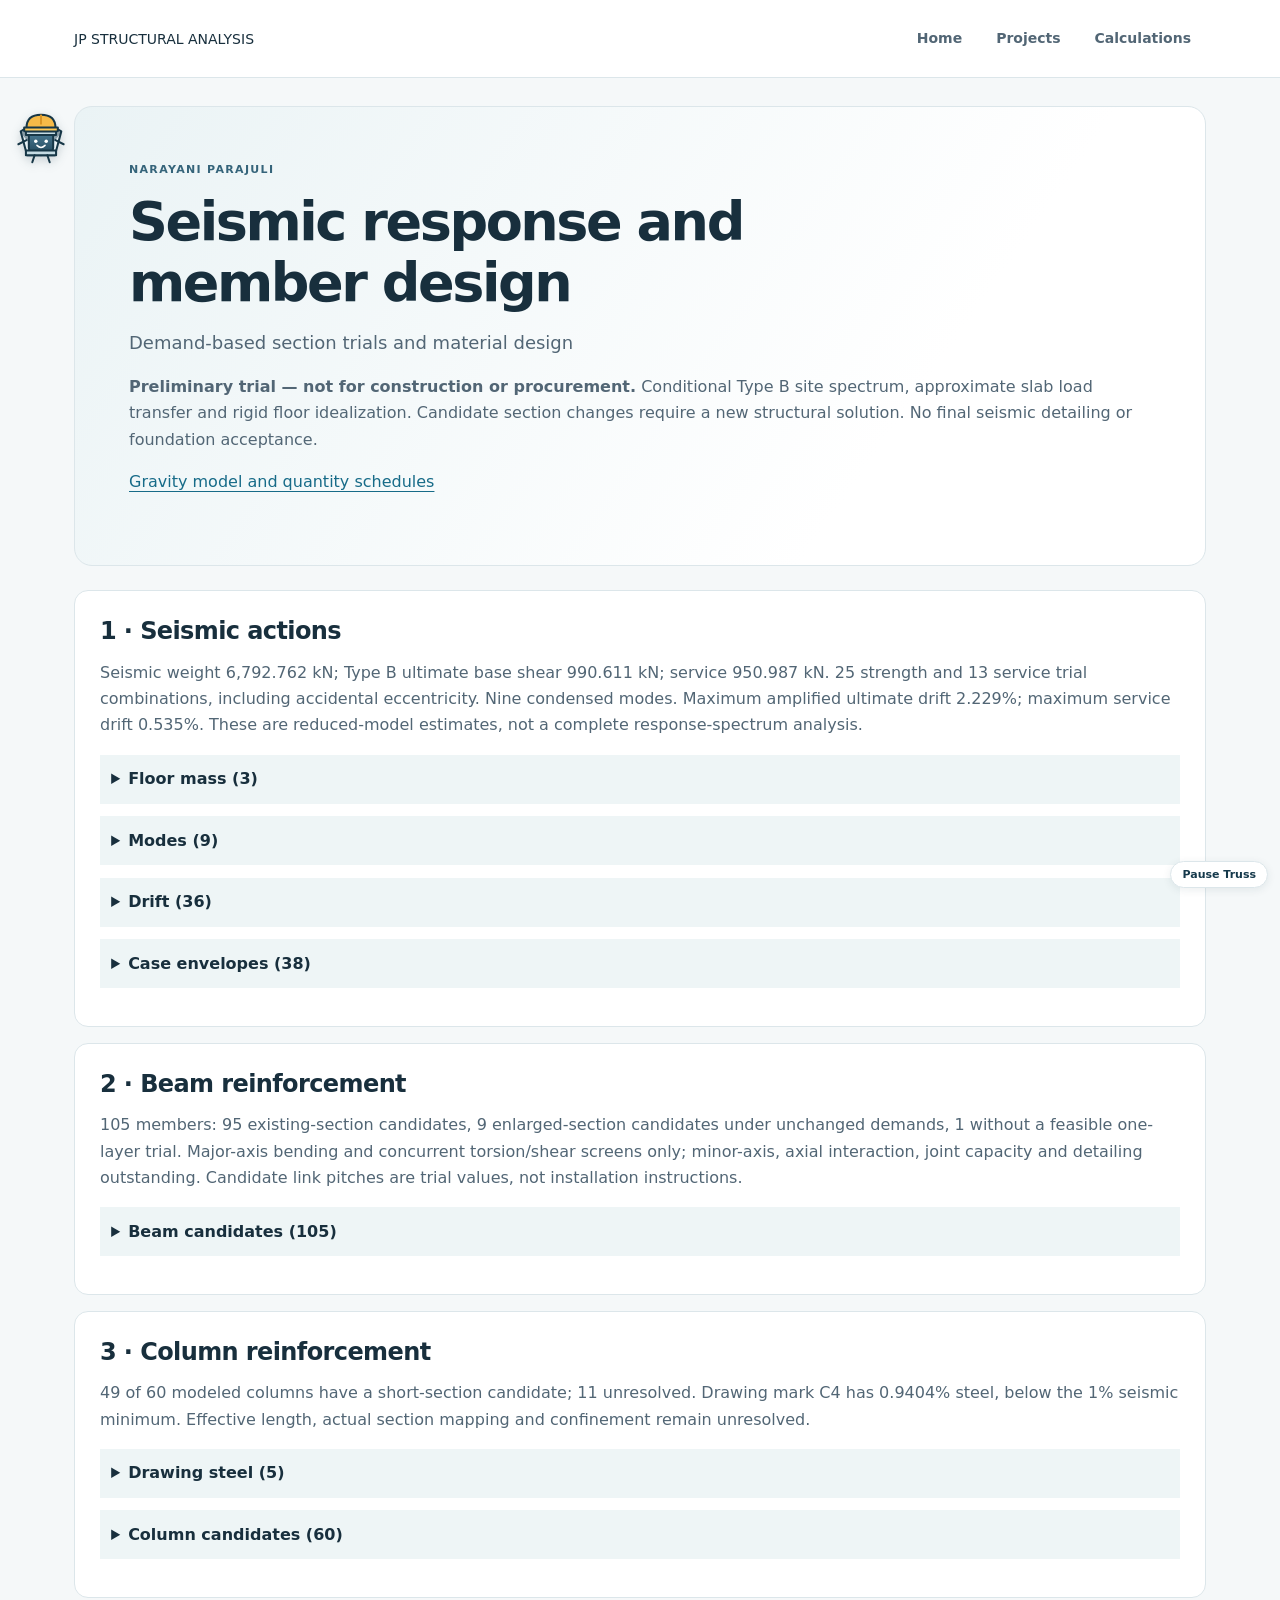
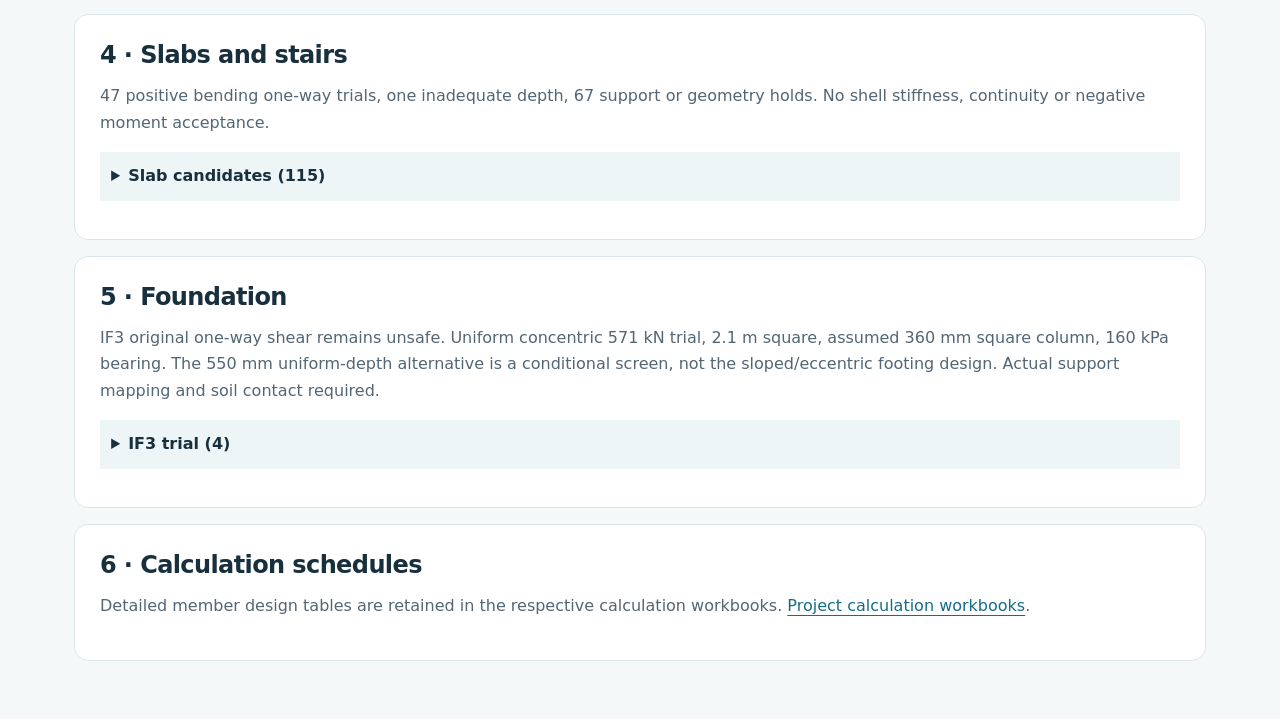
==== site/design.html @ 7a726b80 "Publish Narayani seismic response and member design trials" ====
<!doctype html><html lang="en"><head><meta charset="utf-8"><meta name="viewport" content="width=device-width,initial-scale=1"><title>Seismic response and member design</title><link rel="stylesheet" href="style.css"><link rel="stylesheet" href="visuals.css"><script defer src="visuals.js"></script><style>details{margin:.8rem 0}summary{cursor:pointer;font-weight:600;padding:.7rem;background:#eef5f6}td{vertical-align:top}td:last-child{min-width:200px}section.panel{margin:1rem 0}</style></head><body><header class="header"><div class="shell top"><a class="brand" href="index.html">JP STRUCTURAL ANALYSIS</a><nav><a href="index.html">Home</a><a href="projects.html">Projects</a><a href="report.html" class="active">Calculations</a></nav></div></header><main class="shell"><section class="hero"><div class="eyebrow">NARAYANI PARAJULI</div><h1>Seismic response and member design</h1><p class="lead">Demand-based section trials and material design</p><p class="study-alert"><strong>Preliminary trial — not for construction or procurement.</strong> Conditional Type B site spectrum, approximate slab load transfer and rigid floor idealization. Candidate section changes require a new structural solution. No final seismic detailing or foundation acceptance.</p><p><a href="report.html">Gravity model and quantity schedules</a></p></section><section class="panel"><h2>1 · Seismic actions</h2><p>Seismic weight 6,792.762 kN; Type B ultimate base shear 990.611 kN; service 950.987 kN. 25 strength and 13 service trial combinations, including accidental eccentricity. Nine condensed modes. Maximum amplified ultimate drift 2.229%; maximum service drift 0.535%. These are reduced-model estimates, not a complete response-spectrum analysis.</p><details><summary>Floor mass (3)</summary><div class="table-wrap"><table><thead><tr><th>Level</th><th>Z m</th><th>Weight kN</th><th>CM X m</th><th>CM Y m</th><th>X width m</th><th>Y width m</th><th>Mass nodes</th></tr></thead><tbody><tr><td>GF</td><td>3.048</td><td>2604.35691</td><td>10.50843</td><td>5.04474</td><td>20.85</td><td>12.55</td><td>56</td></tr><tr><td>FF</td><td>6.096</td><td>2676.86918</td><td>10.94285</td><td>5.30449</td><td>22.35</td><td>12.268</td><td>67</td></tr><tr><td>TF</td><td>9.144</td><td>1511.53554</td><td>11.5315</td><td>4.57084</td><td>22.35</td><td>12.05</td><td>34</td></tr></tbody></table></div></details><details><summary>Modes (9)</summary><div class="table-wrap"><table><thead><tr><th>Mode</th><th>Period s</th><th>Effective X fraction</th><th>Effective Y fraction</th></tr></thead><tbody><tr><td>1</td><td>0.76108</td><td>0.76981</td><td>0.03311</td></tr><tr><td>2</td><td>0.74471</td><td>0.04855</td><td>0.71983</td></tr><tr><td>3</td><td>0.65415</td><td>0.01025</td><td>0.0738</td></tr><tr><td>4</td><td>0.22992</td><td>0.12487</td><td>0.00042</td></tr><tr><td>5</td><td>0.22734</td><td>0.00045</td><td>0.12842</td></tr><tr><td>6</td><td>0.20589</td><td>0.00038</td><td>0.0</td></tr><tr><td>7</td><td>0.12857</td><td>0.03938</td><td>0.00511</td></tr><tr><td>8</td><td>0.12789</td><td>0.00567</td><td>0.03884</td></tr><tr><td>9</td><td>0.11627</td><td>0.00064</td><td>0.00046</td></tr></tbody></table></div></details><details><summary>Drift (36)</summary><div class="table-wrap"><table><thead><tr><th>Case</th><th>Level</th><th>Max X mm</th><th>Max Y mm</th><th>Raw X drift %</th><th>Raw Y drift %</th></tr></thead><tbody><tr><td>ULS X e-1</td><td>GF</td><td>9.85147</td><td>0.33258</td><td>0.32321</td><td>0.01091</td></tr><tr><td>ULS X e-1</td><td>FF</td><td>24.55696</td><td>1.2327</td><td>0.48273</td><td>0.02953</td></tr><tr><td>ULS X e-1</td><td>TF</td><td>34.69586</td><td>2.25471</td><td>0.3334</td><td>0.03353</td></tr><tr><td>ULS X e+0</td><td>GF</td><td>9.96622</td><td>0.7077</td><td>0.32698</td><td>0.02322</td></tr><tr><td>ULS X e+0</td><td>FF</td><td>24.39739</td><td>1.34019</td><td>0.47346</td><td>0.02075</td></tr><tr><td>ULS X e+0</td><td>TF</td><td>34.00937</td><td>1.41491</td><td>0.31535</td><td>0.00275</td></tr><tr><td>ULS X e+1</td><td>GF</td><td>10.43996</td><td>1.74798</td><td>0.34252</td><td>0.05735</td></tr><tr><td>ULS X e+1</td><td>FF</td><td>25.53176</td><td>3.91308</td><td>0.49514</td><td>0.07103</td></tr><tr><td>ULS X e+1</td><td>TF</td><td>35.56946</td><td>5.08454</td><td>0.32932</td><td>0.03843</td></tr><tr><td>ULS Y e-1</td><td>GF</td><td>0.43</td><td>9.76282</td><td>0.01411</td><td>0.3203</td></tr><tr><td>ULS Y e-1</td><td>FF</td><td>1.21046</td><td>24.45311</td><td>0.02617</td><td>0.48196</td></tr><tr><td>ULS Y e-1</td><td>TF</td><td>2.06229</td><td>35.20957</td><td>0.0292</td><td>0.3529</td></tr><tr><td>ULS Y e+0</td><td>GF</td><td>0.71825</td><td>9.94659</td><td>0.02356</td><td>0.32633</td></tr><tr><td>ULS Y e+0</td><td>FF</td><td>1.55315</td><td>24.66157</td><td>0.02831</td><td>0.47789</td></tr><tr><td>ULS Y e+0</td><td>TF</td><td>1.78709</td><td>34.25974</td><td>0.00924</td><td>0.3149</td></tr><tr><td>ULS Y e+1</td><td>GF</td><td>1.86651</td><td>11.39553</td><td>0.06124</td><td>0.37387</td></tr><tr><td>ULS Y e+1</td><td>FF</td><td>4.31676</td><td>28.77233</td><td>0.08279</td><td>0.55736</td></tr><tr><td>ULS Y e+1</td><td>TF</td><td>5.63646</td><td>39.97633</td><td>0.04768</td><td>0.36759</td></tr><tr><td>SLS X e-1</td><td>GF</td><td>9.45741</td><td>0.31928</td><td>0.31028</td><td>0.01048</td></tr><tr><td>SLS X e-1</td><td>FF</td><td>23.57468</td><td>1.1834</td><td>0.46342</td><td>0.02835</td></tr><tr><td>SLS X e-1</td><td>TF</td><td>33.30803</td><td>2.16452</td><td>0.32006</td><td>0.03219</td></tr><tr><td>SLS X e+0</td><td>GF</td><td>9.56757</td><td>0.67939</td><td>0.3139</td><td>0.02229</td></tr><tr><td>SLS X e+0</td><td>FF</td><td>23.42149</td><td>1.28658</td><td>0.45453</td><td>0.01992</td></tr><tr><td>SLS X e+0</td><td>TF</td><td>32.64899</td><td>1.35832</td><td>0.30274</td><td>0.00264</td></tr><tr><td>SLS X e+1</td><td>GF</td><td>10.02236</td><td>1.67806</td><td>0.32882</td><td>0.05505</td></tr><tr><td>SLS X e+1</td><td>FF</td><td>24.51049</td><td>3.75656</td><td>0.47533</td><td>0.06819</td></tr><tr><td>SLS X e+1</td><td>TF</td><td>34.14668</td><td>4.88116</td><td>0.31615</td><td>0.0369</td></tr><tr><td>SLS Y e-1</td><td>GF</td><td>0.4128</td><td>9.37231</td><td>0.01354</td><td>0.30749</td></tr><tr><td>SLS Y e-1</td><td>FF</td><td>1.16204</td><td>23.47499</td><td>0.02512</td><td>0.46269</td></tr><tr><td>SLS Y e-1</td><td>TF</td><td>1.9798</td><td>33.80118</td><td>0.02803</td><td>0.33879</td></tr><tr><td>SLS Y e+0</td><td>GF</td><td>0.68952</td><td>9.54872</td><td>0.02262</td><td>0.31328</td></tr><tr><td>SLS Y e+0</td><td>FF</td><td>1.49102</td><td>23.67511</td><td>0.02718</td><td>0.45878</td></tr><tr><td>SLS Y e+0</td><td>TF</td><td>1.7156</td><td>32.88935</td><td>0.00887</td><td>0.3023</td></tr><tr><td>SLS Y e+1</td><td>GF</td><td>1.79185</td><td>10.93971</td><td>0.05879</td><td>0.35891</td></tr><tr><td>SLS Y e+1</td><td>FF</td><td>4.14409</td><td>27.62144</td><td>0.07947</td><td>0.53506</td></tr><tr><td>SLS Y e+1</td><td>TF</td><td>5.411</td><td>38.37728</td><td>0.04577</td><td>0.35288</td></tr></tbody></table></div></details><details><summary>Case envelopes (38)</summary><div class="table-wrap"><table><thead><tr><th>Combination</th><th>N kN</th><th>Vy kN</th><th>Vz kN</th><th>T kNm</th><th>My kNm</th><th>Mz kNm</th><th>U mm</th><th>Sum Rx kN</th><th>Sum Ry kN</th><th>Sum Rz kN</th><th>Max abs Rx kN</th><th>Max abs Ry kN</th><th>Max abs Rz kN</th><th>Max abs RMx kNm</th><th>Max abs RMy kNm</th><th>Max abs RMz kNm</th></tr></thead><tbody><tr><td>1.2D+1.5L</td><td>856.27054</td><td>72.0222</td><td>125.83783</td><td>39.46478</td><td>246.81841</td><td>110.40121</td><td>75.15906</td><td>0.0</td><td>0.0</td><td>10022.25581</td><td>36.64786</td><td>19.15531</td><td>856.27054</td><td>20.20052</td><td>36.85281</td><td>0.13893</td></tr><tr><td>D+0.3L -1 ULS X e-1</td><td>582.50775</td><td>77.26586</td><td>135.81105</td><td>42.08765</td><td>188.36222</td><td>136.77171</td><td>54.30664</td><td>990.61107</td><td>0.0</td><td>6924.00276</td><td>65.91256</td><td>8.92221</td><td>582.50775</td><td>9.10259</td><td>136.77171</td><td>0.24178</td></tr><tr><td>0.9D -1 ULS X e-1</td><td>508.92214</td><td>69.98052</td><td>132.40428</td><td>41.18007</td><td>160.11344</td><td>135.13251</td><td>46.63599</td><td>990.61107</td><td>0.0</td><td>5825.78479</td><td>63.99678</td><td>7.58501</td><td>508.92215</td><td>7.70045</td><td>135.13251</td><td>0.26115</td></tr><tr><td>D+0.3L +1 ULS X e-1</td><td>585.08997</td><td>81.57906</td><td>103.41349</td><td>33.54739</td><td>171.62483</td><td>146.40334</td><td>55.39854</td><td>-990.61107</td><td>0.0</td><td>6924.00276</td><td>68.25768</td><td>17.89366</td><td>585.08996</td><td>19.66821</td><td>139.02546</td><td>0.38871</td></tr><tr><td>0.9D +1 ULS X e-1</td><td>491.00074</td><td>72.85602</td><td>103.09469</td><td>34.45498</td><td>146.47129</td><td>136.99052</td><td>47.68704</td><td>-990.61107</td><td>-0.0</td><td>5825.78478</td><td>66.4703</td><td>15.68973</td><td>491.00074</td><td>17.32454</td><td>136.99052</td><td>0.36934</td></tr><tr><td>D+0.3L -1 ULS X e+0</td><td>584.43048</td><td>77.85473</td><td>137.34168</td><td>39.80962</td><td>188.67848</td><td>136.14853</td><td>54.45578</td><td>990.61107</td><td>-0.0</td><td>6924.00276</td><td>65.43679</td><td>10.40876</td><td>584.43049</td><td>13.36425</td><td>136.14853</td><td>0.73109</td></tr><tr><td>0.9D -1 ULS X e+0</td><td>514.4162</td><td>70.56939</td><td>133.93491</td><td>38.90204</td><td>160.4297</td><td>134.93004</td><td>46.81113</td><td>990.61107</td><td>0.0</td><td>5825.78479</td><td>63.55561</td><td>8.20482</td><td>514.4162</td><td>11.02058</td><td>134.93004</td><td>0.71172</td></tr><tr><td>D+0.3L +1 ULS X e+0</td><td>586.05946</td><td>82.09144</td><td>102.47395</td><td>32.27004</td><td>171.92063</td><td>147.56834</td><td>55.56391</td><td>-990.61107</td><td>-0.0</td><td>6924.00276</td><td>67.7287</td><td>14.91929</td><td>586.05946</td><td>13.1343</td><td>137.53933</td><td>0.58416</td></tr><tr><td>0.9D +1 ULS X e+0</td><td>491.97023</td><td>73.3684</td><td>104.62532</td><td>33.09063</td><td>146.76709</td><td>135.72365</td><td>47.87639</td><td>-990.61107</td><td>0.0</td><td>5825.78479</td><td>65.94132</td><td>12.71536</td><td>491.97023</td><td>11.84632</td><td>135.72365</td><td>0.60353</td></tr><tr><td>D+0.3L -1 ULS X e+1</td><td>589.92454</td><td>78.44361</td><td>138.87232</td><td>39.60845</td><td>188.99475</td><td>140.76017</td><td>54.62141</td><td>990.61107</td><td>0.0</td><td>6924.00276</td><td>65.64096</td><td>13.38313</td><td>589.92454</td><td>22.536</td><td>140.76016</td><td>1.70396</td></tr><tr><td>0.9D -1 ULS X e+1</td><td>519.91026</td><td>71.15827</td><td>135.46555</td><td>38.78786</td><td>160.74597</td><td>140.27473</td><td>47.00526</td><td>990.61107</td><td>0.0</td><td>5825.78479</td><td>64.5554</td><td>12.00248</td><td>519.91026</td><td>22.27817</td><td>140.27473</td><td>1.68459</td></tr><tr><td>D+0.3L +1 ULS X e+1</td><td>587.02896</td><td>82.60382</td><td>103.98071</td><td>32.41739</td><td>172.21644</td><td>148.73333</td><td>55.74339</td><td>-990.61107</td><td>-0.0</td><td>6924.00276</td><td>67.19972</td><td>13.32891</td><td>587.02895</td><td>22.65145</td><td>140.00525</td><td>1.55703</td></tr><tr><td>0.9D +1 ULS X e+1</td><td>492.93973</td><td>73.88078</td><td>106.15596</td><td>33.23798</td><td>147.0629</td><td>139.48952</td><td>48.08192</td><td>-990.61107</td><td>-0.0</td><td>5825.78479</td><td>65.41234</td><td>12.78983</td><td>492.93973</td><td>22.52398</td><td>139.48952</td><td>1.5764</td></tr><tr><td>D+0.3L -1 ULS Y e-1</td><td>626.19217</td><td>45.71273</td><td>95.49924</td><td>36.55875</td><td>163.6145</td><td>72.18121</td><td>53.86844</td><td>0.0</td><td>990.61107</td><td>6924.00276</td><td>21.44407</td><td>64.9906</td><td>626.19217</td><td>133.10216</td><td>22.30502</td><td>0.59526</td></tr><tr><td>0.9D -1 ULS Y e-1</td><td>529.86205</td><td>36.98969</td><td>90.68766</td><td>35.52992</td><td>135.36572</td><td>59.17523</td><td>46.03223</td><td>-0.0</td><td>990.61107</td><td>5825.78479</td><td>16.64783</td><td>64.76216</td><td>529.86205</td><td>132.97454</td><td>17.46803</td><td>0.61463</td></tr><tr><td>D+0.3L +1 ULS Y e-1</td><td>561.73877</td><td>44.77988</td><td>99.11388</td><td>38.1837</td><td>164.36039</td><td>70.49984</td><td>53.94588</td><td>0.0</td><td>-990.61107</td><td>6924.00276</td><td>20.71986</td><td>65.89234</td><td>561.73877</td><td>134.78358</td><td>19.94341</td><td>0.74219</td></tr><tr><td>0.9D +1 ULS Y e-1</td><td>486.90344</td><td>36.05684</td><td>93.67545</td><td>34.48057</td><td>136.11161</td><td>57.49386</td><td>46.10144</td><td>-0.0</td><td>-990.61107</td><td>5825.78479</td><td>15.92362</td><td>63.6884</td><td>486.90344</td><td>132.4399</td><td>15.10642</td><td>0.72282</td></tr><tr><td>D+0.3L -1 ULS Y e+0</td><td>629.13076</td><td>44.76726</td><td>89.69996</td><td>38.16764</td><td>164.19501</td><td>70.04858</td><td>54.50052</td><td>-0.0</td><td>990.61107</td><td>6924.00276</td><td>20.25169</td><td>69.07297</td><td>629.13076</td><td>141.99679</td><td>19.06349</td><td>1.16638</td></tr><tr><td>0.9D -1 ULS Y e+0</td><td>532.80064</td><td>36.04422</td><td>84.88839</td><td>33.96116</td><td>141.57246</td><td>57.0426</td><td>46.77426</td><td>-0.0</td><td>990.61107</td><td>5825.78479</td><td>15.45545</td><td>68.73406</td><td>532.80064</td><td>141.57246</td><td>14.63513</td><td>1.14701</td></tr><tr><td>D+0.3L +1 ULS Y e+0</td><td>567.54943</td><td>45.72536</td><td>93.27978</td><td>39.95137</td><td>163.77988</td><td>72.63247</td><td>54.61249</td><td>0.0</td><td>-990.61107</td><td>6924.00276</td><td>21.91224</td><td>69.02893</td><td>567.54943</td><td>141.318</td><td>23.18494</td><td>1.01945</td></tr><tr><td>0.9D +1 ULS Y e+0</td><td>492.71411</td><td>37.00231</td><td>87.84136</td><td>35.41966</td><td>141.45342</td><td>59.62649</td><td>46.87583</td><td>0.0</td><td>-990.61107</td><td>5825.78479</td><td>17.116</td><td>69.08348</td><td>492.71411</td><td>141.45342</td><td>18.68828</td><td>1.03882</td></tr><tr><td>D+0.3L -1 ULS Y e+1</td><td>632.06935</td><td>43.82179</td><td>88.52923</td><td>39.77653</td><td>164.77552</td><td>67.91595</td><td>55.17753</td><td>0.0</td><td>990.61107</td><td>6924.00276</td><td>19.05931</td><td>78.96413</td><td>632.06935</td><td>162.46204</td><td>27.97547</td><td>2.92802</td></tr><tr><td>0.9D -1 ULS Y e+1</td><td>535.73923</td><td>35.09875</td><td>86.93945</td><td>35.57005</td><td>162.0377</td><td>54.90997</td><td>47.57472</td><td>0.0</td><td>990.61107</td><td>5825.78479</td><td>15.72464</td><td>78.62522</td><td>535.73923</td><td>162.0377</td><td>25.94054</td><td>2.90865</td></tr><tr><td>D+0.3L +1 ULS Y e+1</td><td>573.36009</td><td>46.67083</td><td>90.48252</td><td>41.71903</td><td>163.19937</td><td>74.7651</td><td>55.3231</td><td>0.0</td><td>-990.61107</td><td>6924.00276</td><td>23.10461</td><td>79.23301</td><td>573.3601</td><td>162.10117</td><td>31.52148</td><td>2.78109</td></tr><tr><td>0.9D +1 ULS Y e+1</td><td>498.52477</td><td>37.94779</td><td>88.61191</td><td>37.18732</td><td>162.23659</td><td>61.75912</td><td>47.69799</td><td>0.0</td><td>-990.61107</td><td>5825.78479</td><td>19.5875</td><td>79.28756</td><td>498.52477</td><td>162.23659</td><td>29.88229</td><td>2.80046</td></tr><tr><td>D+L service</td><td>677.8813</td><td>56.13108</td><td>99.84621</td><td>31.11164</td><td>194.70976</td><td>86.56404</td><td>59.13847</td><td>-0.0</td><td>0.0</td><td>7976.12271</td><td>28.05096</td><td>15.09467</td><td>677.8813</td><td>15.89048</td><td>28.18792</td><td>0.10464</td></tr><tr><td>D+0.3L -1 SLS X e-1</td><td>582.32681</td><td>75.60195</td><td>131.27171</td><td>40.57495</td><td>187.38723</td><td>131.70282</td><td>53.91594</td><td>950.98663</td><td>-0.0</td><td>6924.00276</td><td>63.74713</td><td>8.88596</td><td>582.32681</td><td>9.07031</td><td>131.70282</td><td>0.22917</td></tr><tr><td>D+0.3L +1 SLS X e-1</td><td>583.32621</td><td>80.12575</td><td>102.49588</td><td>32.03469</td><td>170.70994</td><td>143.40083</td><td>54.96911</td><td>-950.98663</td><td>-0.0</td><td>6924.00276</td><td>65.97766</td><td>17.68448</td><td>583.32621</td><td>19.41146</td><td>133.88108</td><td>0.3761</td></tr><tr><td>D+0.3L -1 SLS X e+0</td><td>583.86843</td><td>76.16727</td><td>132.74112</td><td>38.38804</td><td>187.69084</td><td>131.1272</td><td>54.05413</td><td>950.98663</td><td>0.0</td><td>6924.00276</td><td>63.29039</td><td>10.49897</td><td>583.86843</td><td>13.35966</td><td>131.1272</td><td>0.70479</td></tr><tr><td>D+0.3L +1 SLS X e+0</td><td>584.25693</td><td>80.61763</td><td>101.59392</td><td>30.83542</td><td>170.99391</td><td>144.51922</td><td>55.1232</td><td>-950.98663</td><td>0.0</td><td>6924.00276</td><td>65.46984</td><td>14.82908</td><td>584.25693</td><td>13.1389</td><td>132.48887</td><td>0.55786</td></tr><tr><td>D+0.3L -1 SLS X e+1</td><td>585.41004</td><td>76.73259</td><td>134.21053</td><td>38.16793</td><td>187.99446</td><td>135.22291</td><td>54.20767</td><td>950.98663</td><td>0.0</td><td>6924.00276</td><td>63.42163</td><td>13.35436</td><td>585.41004</td><td>21.7213</td><td>135.22291</td><td>1.63874</td></tr><tr><td>D+0.3L +1 SLS X e+1</td><td>585.18764</td><td>81.10952</td><td>100.69197</td><td>30.97688</td><td>171.27789</td><td>145.63761</td><td>55.29042</td><td>-950.98663</td><td>-0.0</td><td>6924.00276</td><td>64.96202</td><td>12.92734</td><td>585.18764</td><td>21.83773</td><td>134.50498</td><td>1.49181</td></tr><tr><td>D+0.3L -1 SLS Y e-1</td><td>624.26386</td><td>45.69408</td><td>93.07704</td><td>36.08947</td><td>163.62942</td><td>72.14759</td><td>53.52685</td><td>-0.0</td><td>950.98663</td><td>6924.00276</td><td>21.42958</td><td>62.52256</td><td>624.26386</td><td>127.89646</td><td>22.25779</td><td>0.56851</td></tr><tr><td>D+0.3L +1 SLS Y e-1</td><td>558.53631</td><td>44.79854</td><td>96.69122</td><td>37.70194</td><td>164.34547</td><td>70.53347</td><td>53.60165</td><td>0.0</td><td>-950.98663</td><td>6924.00276</td><td>20.73434</td><td>63.7632</td><td>558.53631</td><td>129.92221</td><td>19.99064</td><td>0.71544</td></tr><tr><td>D+0.3L -1 SLS Y e+0</td><td>627.0849</td><td>44.78642</td><td>87.50973</td><td>37.63401</td><td>164.18671</td><td>70.10026</td><td>54.11263</td><td>-0.0</td><td>950.98663</td><td>6924.00276</td><td>20.2849</td><td>66.41271</td><td>627.0849</td><td>136.4339</td><td>19.14592</td><td>1.12266</td></tr><tr><td>D+0.3L +1 SLS Y e+0</td><td>564.11455</td><td>45.70619</td><td>91.09049</td><td>39.3989</td><td>163.78818</td><td>72.58079</td><td>54.22089</td><td>0.0</td><td>-950.98663</td><td>6924.00276</td><td>21.87902</td><td>66.28181</td><td>564.11455</td><td>135.66687</td><td>23.10251</td><td>0.97573</td></tr><tr><td>D+0.3L -1 SLS Y e+1</td><td>629.90595</td><td>43.87877</td><td>85.94289</td><td>39.17854</td><td>164.74399</td><td>68.05293</td><td>54.74061</td><td>-0.0</td><td>950.98663</td><td>6924.00276</td><td>19.14022</td><td>75.90823</td><td>629.90595</td><td>156.08054</td><td>27.2731</td><td>2.81384</td></tr><tr><td>D+0.3L +1 SLS Y e+1</td><td>569.69279</td><td>46.61385</td><td>87.59436</td><td>41.09586</td><td>163.23089</td><td>74.62812</td><td>54.88147</td><td>-0.0</td><td>-950.98663</td><td>6924.00276</td><td>23.02371</td><td>76.07773</td><td>569.69278</td><td>155.61871</td><td>30.58539</td><td>2.66691</td></tr></tbody></table></div></details></section><section class="panel"><h2>2 · Beam reinforcement</h2><p>105 members: 95 existing-section candidates, 9 enlarged-section candidates under unchanged demands, 1 without a feasible one-layer trial. Major-axis bending and concurrent torsion/shear screens only; minor-axis, axial interaction, joint capacity and detailing outstanding. Candidate link pitches are trial values, not installation instructions.</p><details><summary>Beam candidates (105)</summary><div class="table-wrap"><table><thead><tr><th>Member</th><th>Section</th><th>Length m</th><th>Old b mm</th><th>Old h mm</th><th>Trial b mm</th><th>Trial h mm</th><th>Bars each face</th><th>Dia mm</th><th>As each face mm²</th><th>Equivalent M kNm</th><th>Trial capacity kNm</th><th>Equivalent shear MPa</th><th>Trial link pitch mm</th><th>Straight bars kg</th><th>Gross m³</th><th>Scope</th></tr></thead><tbody><tr><td>GF-B3</td><td>beam 12*16</td><td>4.9</td><td>300</td><td>400</td><td>300</td><td>400</td><td>4</td><td>16</td><td>804.25</td><td>96.442</td><td>111.909</td><td>0.788</td><td>85</td><td>61.871</td><td>0.588</td><td>Existing geometry trial</td></tr><tr><td>GF-B9</td><td>beam 12*16</td><td>4.823</td><td>300</td><td>400</td><td>300</td><td>400</td><td>5</td><td>16</td><td>1005.31</td><td>120.638</td><td>139.2</td><td>1.817</td><td>85</td><td>76.123</td><td>0.5788</td><td>Existing geometry trial</td></tr><tr><td>GF-B18</td><td>beam 12*16</td><td>4.965</td><td>300</td><td>400</td><td>300</td><td>400</td><td>6</td><td>12</td><td>678.58</td><td>89.389</td><td>95.807</td><td>0.578</td><td>70</td><td>52.896</td><td>0.5958</td><td>Existing geometry trial</td></tr><tr><td>GF-B20</td><td>beam 12*16</td><td>4.812</td><td>300</td><td>400</td><td>300</td><td>400</td><td>6</td><td>12</td><td>678.58</td><td>91.324</td><td>95.807</td><td>0.599</td><td>70</td><td>51.266</td><td>0.5774</td><td>Existing geometry trial</td></tr><tr><td>GF-B22</td><td>beam 12*16</td><td>3.6</td><td>300</td><td>400</td><td>300</td><td>400</td><td>4</td><td>16</td><td>804.25</td><td>110.186</td><td>111.909</td><td>1.089</td><td>85</td><td>45.456</td><td>0.432</td><td>Existing geometry trial</td></tr><tr><td>GF-B23</td><td>beam 12*16</td><td>2.825</td><td>300</td><td>400</td><td>300</td><td>400</td><td>5</td><td>16</td><td>1005.31</td><td>120.178</td><td>139.2</td><td>1.238</td><td>85</td><td>44.588</td><td>0.339</td><td>Existing geometry trial</td></tr><tr><td>GF-B24</td><td>beam 12*16</td><td>4.275</td><td>300</td><td>400</td><td>300</td><td>400</td><td>4</td><td>16</td><td>804.25</td><td>100.886</td><td>111.909</td><td>0.691</td><td>85</td><td>53.979</td><td>0.513</td><td>Existing geometry trial</td></tr><tr><td>GF-B25</td><td>beam 12*16</td><td>4.812</td><td>300</td><td>400</td><td>300</td><td>400</td><td>6</td><td>12</td><td>678.58</td><td>91.584</td><td>95.807</td><td>0.581</td><td>70</td><td>51.266</td><td>0.5774</td><td>Existing geometry trial</td></tr><tr><td>GF-B26</td><td>beam 12*16</td><td>4.965</td><td>300</td><td>400</td><td>300</td><td>450</td><td>6</td><td>16</td><td>1206.37</td><td>168.542</td><td>192.72</td><td>2.648</td><td>70</td><td>94.037</td><td>0.6703</td><td>Changed geometry; reanalysis required</td></tr><tr><td>GF-B27</td><td>beam 12*16</td><td>4.823</td><td>300</td><td>400</td><td>300</td><td>400</td><td>4</td><td>16</td><td>804.25</td><td>104.972</td><td>111.909</td><td>2.565</td><td>70</td><td>60.899</td><td>0.5788</td><td>Existing geometry trial</td></tr><tr><td>GF-B28</td><td>beam 12*16</td><td>4.275</td><td>300</td><td>400</td><td>300</td><td>400</td><td>4</td><td>16</td><td>804.25</td><td>104.389</td><td>111.909</td><td>2.456</td><td>75</td><td>53.979</td><td>0.513</td><td>Existing geometry trial</td></tr><tr><td>GF-B30</td><td>beam 12*16</td><td>2.825</td><td>300</td><td>400</td><td>300</td><td>400</td><td>5</td><td>16</td><td>1005.31</td><td>124.863</td><td>139.2</td><td>1.626</td><td>85</td><td>44.588</td><td>0.339</td><td>Existing geometry trial</td></tr><tr><td>GF-B31</td><td>beam 12*16</td><td>3.6</td><td>300</td><td>400</td><td>300</td><td>400</td><td>6</td><td>12</td><td>678.58</td><td>91.625</td><td>95.807</td><td>0.668</td><td>70</td><td>38.354</td><td>0.432</td><td>Existing geometry trial</td></tr><tr><td>GF-B32</td><td>beam 12*16</td><td>4.9</td><td>300</td><td>400</td><td>300</td><td>400</td><td>6</td><td>12</td><td>678.58</td><td>88.717</td><td>95.807</td><td>0.594</td><td>70</td><td>52.203</td><td>0.588</td><td>Existing geometry trial</td></tr><tr><td>GF-B33</td><td>beam 12*16</td><td>3.6</td><td>300</td><td>400</td><td>300</td><td>400</td><td>4</td><td>16</td><td>804.25</td><td>98.404</td><td>111.909</td><td>0.671</td><td>85</td><td>45.456</td><td>0.432</td><td>Existing geometry trial</td></tr><tr><td>GF-B34</td><td>beam 12*16</td><td>4.275</td><td>300</td><td>400</td><td>300</td><td>400</td><td>6</td><td>12</td><td>678.58</td><td>88.741</td><td>95.807</td><td>1.083</td><td>70</td><td>45.545</td><td>0.513</td><td>Existing geometry trial</td></tr><tr><td>GF-B35</td><td>beam 12*16</td><td>2.825</td><td>300</td><td>400</td><td>300</td><td>400</td><td>5</td><td>16</td><td>1005.31</td><td>113.951</td><td>139.2</td><td>1.371</td><td>85</td><td>44.588</td><td>0.339</td><td>Existing geometry trial</td></tr><tr><td>GF-B36</td><td>beam 12*16</td><td>3.6</td><td>300</td><td>400</td><td>300</td><td>400</td><td>6</td><td>12</td><td>678.58</td><td>89.641</td><td>95.807</td><td>0.756</td><td>70</td><td>38.354</td><td>0.432</td><td>Existing geometry trial</td></tr><tr><td>GF-B42</td><td>beam 12*16</td><td>4.275</td><td>300</td><td>400</td><td>300</td><td>400</td><td>6</td><td>12</td><td>678.58</td><td>87.952</td><td>95.807</td><td>0.623</td><td>70</td><td>45.545</td><td>0.513</td><td>Existing geometry trial</td></tr><tr><td>GF-B45</td><td>beam 12*16</td><td>9.777</td><td>300</td><td>400</td><td>300</td><td>500</td><td>6</td><td>16</td><td>1206.37</td><td>213.334</td><td>218.945</td><td>0.789</td><td>95</td><td>185.177</td><td>1.4665</td><td>Changed geometry; reanalysis required</td></tr><tr><td>GF-B46</td><td>beam 12*16</td><td>4.823</td><td>300</td><td>400</td><td>300</td><td>400</td><td>5</td><td>16</td><td>1005.31</td><td>117.876</td><td>139.2</td><td>1.245</td><td>85</td><td>76.123</td><td>0.5788</td><td>Existing geometry trial</td></tr><tr><td>GF-B47</td><td>beam 12*16</td><td>4.823</td><td>300</td><td>400</td><td>300</td><td>400</td><td>6</td><td>12</td><td>678.58</td><td>91.805</td><td>95.807</td><td>0.654</td><td>70</td><td>51.383</td><td>0.5788</td><td>Existing geometry trial</td></tr><tr><td>GF-B49</td><td>beam 12*16</td><td>4.965</td><td>300</td><td>400</td><td>300</td><td>400</td><td>6</td><td>16</td><td>1206.37</td><td>153.627</td><td>166.494</td><td>2.77</td><td>65</td><td>94.037</td><td>0.5958</td><td>Existing geometry trial</td></tr><tr><td>GF-B52</td><td>beam 12*16</td><td>4.812</td><td>300</td><td>400</td><td>300</td><td>400</td><td>5</td><td>12</td><td>565.49</td><td>72.772</td><td>80.247</td><td>0.382</td><td>70</td><td>42.722</td><td>0.5774</td><td>Existing geometry trial</td></tr><tr><td>GF-B53</td><td>BEAM 9*12</td><td>1.915</td><td>228.6</td><td>304.8</td><td>228.6</td><td>304.8</td><td>3</td><td>16</td><td>603.19</td><td>45.407</td><td>58.998</td><td>0.801</td><td>65</td><td>18.135</td><td>0.1334</td><td>Existing geometry trial</td></tr><tr><td>GF-B54</td><td>BEAM 9*12</td><td>2.965</td><td>228.6</td><td>304.8</td><td>228.6</td><td>304.8</td><td>2</td><td>16</td><td>402.12</td><td>37.064</td><td>40.014</td><td>0.486</td><td>65</td><td>18.719</td><td>0.2066</td><td>Existing geometry trial</td></tr><tr><td>GF-B55</td><td>BEAM 9*12</td><td>1.915</td><td>228.6</td><td>304.8</td><td>228.6</td><td>304.8</td><td>3</td><td>16</td><td>603.19</td><td>46.726</td><td>58.998</td><td>0.809</td><td>65</td><td>18.135</td><td>0.1334</td><td>Existing geometry trial</td></tr><tr><td>GF-B56</td><td>BEAM 9*12</td><td>1.85</td><td>228.6</td><td>304.8</td><td>228.6</td><td>304.8</td><td>2</td><td>16</td><td>402.12</td><td>36.281</td><td>40.014</td><td>0.684</td><td>65</td><td>11.68</td><td>0.1289</td><td>Existing geometry trial</td></tr><tr><td>GF-B58</td><td>BEAM 9*12</td><td>1.85</td><td>228.6</td><td>304.8</td><td>228.6</td><td>304.8</td><td>3</td><td>12</td><td>339.29</td><td>33.588</td><td>34.49</td><td>0.604</td><td>65</td><td>9.855</td><td>0.1289</td><td>Existing geometry trial</td></tr><tr><td>TF-B3</td><td>beam 9*16</td><td>4.9</td><td>228.6</td><td>431.8</td><td>228.6</td><td>431.8</td><td>3</td><td>12</td><td>339.29</td><td>48.8</td><td>53.225</td><td>0.691</td><td>70</td><td>26.102</td><td>0.4837</td><td>Existing geometry trial</td></tr><tr><td>TF-B9</td><td>beam 9*16</td><td>4.823</td><td>228.6</td><td>431.8</td><td>228.6</td><td>431.8</td><td>3</td><td>12</td><td>339.29</td><td>38.667</td><td>53.225</td><td>0.279</td><td>70</td><td>25.692</td><td>0.4761</td><td>Existing geometry trial</td></tr><tr><td>TF-B18</td><td>beam 9*16</td><td>4.965</td><td>228.6</td><td>431.8</td><td>228.6</td><td>431.8</td><td>3</td><td>12</td><td>339.29</td><td>42.23</td><td>53.225</td><td>0.47</td><td>70</td><td>26.448</td><td>0.4901</td><td>Existing geometry trial</td></tr><tr><td>TF-B20</td><td>beam 9*16</td><td>4.812</td><td>228.6</td><td>431.8</td><td>228.6</td><td>431.8</td><td>3</td><td>12</td><td>339.29</td><td>43.005</td><td>53.225</td><td>0.441</td><td>70</td><td>25.633</td><td>0.475</td><td>Existing geometry trial</td></tr><tr><td>TF-B22</td><td>beam 9*16</td><td>3.6</td><td>228.6</td><td>431.8</td><td>228.6</td><td>431.8</td><td>3</td><td>12</td><td>339.29</td><td>47.613</td><td>53.225</td><td>0.418</td><td>70</td><td>19.177</td><td>0.3554</td><td>Existing geometry trial</td></tr><tr><td>TF-B23</td><td>beam 9*16</td><td>2.825</td><td>228.6</td><td>431.8</td><td>228.6</td><td>431.8</td><td>3</td><td>12</td><td>339.29</td><td>49.187</td><td>53.225</td><td>0.44</td><td>70</td><td>15.048</td><td>0.2789</td><td>Existing geometry trial</td></tr><tr><td>TF-B24</td><td>beam 9*16</td><td>4.275</td><td>228.6</td><td>431.8</td><td>228.6</td><td>431.8</td><td>3</td><td>12</td><td>339.29</td><td>48.397</td><td>53.225</td><td>0.366</td><td>70</td><td>22.772</td><td>0.422</td><td>Existing geometry trial</td></tr><tr><td>TF-B26</td><td>beam 9*16</td><td>4.965</td><td>228.6</td><td>431.8</td><td>228.6</td><td>431.8</td><td>2</td><td>16</td><td>402.12</td><td>58.927</td><td>62.219</td><td>1.12</td><td>95</td><td>31.346</td><td>0.4901</td><td>Existing geometry trial</td></tr><tr><td>TF-B30</td><td>beam 9*16</td><td>2.825</td><td>228.6</td><td>431.8</td><td>228.6</td><td>431.8</td><td>2</td><td>16</td><td>402.12</td><td>55.189</td><td>62.219</td><td>0.476</td><td>95</td><td>17.835</td><td>0.2789</td><td>Existing geometry trial</td></tr><tr><td>TF-B31</td><td>beam 9*16</td><td>3.6</td><td>228.6</td><td>431.8</td><td>228.6</td><td>431.8</td><td>3</td><td>12</td><td>339.29</td><td>44.31</td><td>53.225</td><td>0.335</td><td>70</td><td>19.177</td><td>0.3554</td><td>Existing geometry trial</td></tr><tr><td>TF-B32</td><td>beam 9*16</td><td>4.9</td><td>228.6</td><td>431.8</td><td>228.6</td><td>431.8</td><td>3</td><td>12</td><td>339.29</td><td>45.964</td><td>53.225</td><td>0.341</td><td>70</td><td>26.102</td><td>0.4837</td><td>Existing geometry trial</td></tr><tr><td>TF-B33</td><td>beam 9*16</td><td>3.6</td><td>228.6</td><td>431.8</td><td>228.6</td><td>431.8</td><td>3</td><td>12</td><td>339.29</td><td>50.236</td><td>53.225</td><td>0.39</td><td>70</td><td>19.177</td><td>0.3554</td><td>Existing geometry trial</td></tr><tr><td>TF-B34</td><td>beam 9*16</td><td>4.275</td><td>228.6</td><td>431.8</td><td>228.6</td><td>431.8</td><td>3</td><td>12</td><td>339.29</td><td>40.136</td><td>53.225</td><td>0.419</td><td>70</td><td>22.772</td><td>0.422</td><td>Existing geometry trial</td></tr><tr><td>TF-B35</td><td>beam 9*16</td><td>2.825</td><td>228.6</td><td>431.8</td><td>228.6</td><td>431.8</td><td>3</td><td>12</td><td>339.29</td><td>44.146</td><td>53.225</td><td>0.41</td><td>70</td><td>15.048</td><td>0.2789</td><td>Existing geometry trial</td></tr><tr><td>TF-B36</td><td>beam 9*16</td><td>3.6</td><td>228.6</td><td>431.8</td><td>228.6</td><td>431.8</td><td>3</td><td>12</td><td>339.29</td><td>41.617</td><td>53.225</td><td>0.33</td><td>70</td><td>19.177</td><td>0.3554</td><td>Existing geometry trial</td></tr><tr><td>TF-B42</td><td>beam 9*16</td><td>4.275</td><td>228.6</td><td>431.8</td><td>228.6</td><td>431.8</td><td>3</td><td>12</td><td>339.29</td><td>45.001</td><td>53.225</td><td>0.277</td><td>70</td><td>22.772</td><td>0.422</td><td>Existing geometry trial</td></tr><tr><td>TF-B44</td><td>beam 9*16</td><td>6.425</td><td>228.6</td><td>431.8</td><td>228.6</td><td>431.8</td><td>4</td><td>16</td><td>804.25</td><td>115.354</td><td>122.376</td><td>1.01</td><td>95</td><td>81.126</td><td>0.6342</td><td>Existing geometry trial</td></tr><tr><td>TF-B45</td><td>beam 9*16</td><td>9.777</td><td>228.6</td><td>431.8</td><td>228.6</td><td>431.8</td><td>3</td><td>12</td><td>339.29</td><td>36.146</td><td>53.225</td><td>0.19</td><td>70</td><td>52.081</td><td>0.9651</td><td>Existing geometry trial</td></tr><tr><td>TF-B46</td><td>beam 9*16</td><td>4.823</td><td>228.6</td><td>431.8</td><td>228.6</td><td>431.8</td><td>3</td><td>12</td><td>339.29</td><td>36.788</td><td>53.225</td><td>0.238</td><td>70</td><td>25.692</td><td>0.4761</td><td>Existing geometry trial</td></tr><tr><td>TF-B47</td><td>beam 9*16</td><td>4.823</td><td>228.6</td><td>431.8</td><td>228.6</td><td>431.8</td><td>3</td><td>12</td><td>339.29</td><td>46.878</td><td>53.225</td><td>0.409</td><td>70</td><td>25.692</td><td>0.4761</td><td>Existing geometry trial</td></tr><tr><td>TF-B49</td><td>beam 9*16</td><td>4.965</td><td>228.6</td><td>431.8</td><td>228.6</td><td>431.8</td><td>2</td><td>16</td><td>402.12</td><td>57.666</td><td>62.219</td><td>1.283</td><td>95</td><td>31.346</td><td>0.4901</td><td>Existing geometry trial</td></tr><tr><td>TF-B52</td><td>beam 9*16</td><td>4.812</td><td>228.6</td><td>431.8</td><td>228.6</td><td>431.8</td><td>3</td><td>12</td><td>339.29</td><td>40.684</td><td>53.225</td><td>0.444</td><td>70</td><td>25.633</td><td>0.475</td><td>Existing geometry trial</td></tr><tr><td>TF-B13</td><td>BEAM 9*12</td><td>1.5</td><td>228.6</td><td>304.8</td><td>228.6</td><td>304.8</td><td>3</td><td>12</td><td>339.29</td><td>28.553</td><td>34.49</td><td>0.702</td><td>65</td><td>7.99</td><td>0.1045</td><td>Existing geometry trial</td></tr><tr><td>TF-B12</td><td>BEAM 9*12</td><td>2.825</td><td>228.6</td><td>304.8</td><td>228.6</td><td>304.8</td><td>3</td><td>12</td><td>339.29</td><td>23.599</td><td>34.49</td><td>0.337</td><td>65</td><td>15.048</td><td>0.1968</td><td>Existing geometry trial</td></tr><tr><td>TF-B61</td><td>beam 9*16</td><td>1.5</td><td>228.6</td><td>431.8</td><td>228.6</td><td>431.8</td><td>2</td><td>16</td><td>402.12</td><td>57.375</td><td>62.219</td><td>0.939</td><td>95</td><td>9.47</td><td>0.1481</td><td>Existing geometry trial</td></tr><tr><td>FF-B3</td><td>beam 9*16</td><td>4.9</td><td>228.6</td><td>431.8</td><td>228.6</td><td>431.8</td><td>3</td><td>16</td><td>603.19</td><td>84.576</td><td>92.305</td><td>0.904</td><td>95</td><td>46.403</td><td>0.4837</td><td>Existing geometry trial</td></tr><tr><td>FF-B9</td><td>beam 9*16</td><td>4.823</td><td>228.6</td><td>431.8</td><td>228.6</td><td>431.8</td><td>3</td><td>16</td><td>603.19</td><td>86.365</td><td>92.305</td><td>0.691</td><td>95</td><td>45.674</td><td>0.4761</td><td>Existing geometry trial</td></tr><tr><td>FF-B18</td><td>beam 9*16</td><td>4.965</td><td>228.6</td><td>431.8</td><td>228.6</td><td>431.8</td><td>3</td><td>16</td><td>603.19</td><td>85.857</td><td>92.305</td><td>0.674</td><td>95</td><td>47.019</td><td>0.4901</td><td>Existing geometry trial</td></tr><tr><td>FF-B20</td><td>beam 9*16</td><td>4.812</td><td>228.6</td><td>431.8</td><td>228.6</td><td>431.8</td><td>3</td><td>16</td><td>603.19</td><td>80.558</td><td>92.305</td><td>0.63</td><td>95</td><td>45.57</td><td>0.475</td><td>Existing geometry trial</td></tr><tr><td>FF-B22</td><td>beam 9*16</td><td>3.6</td><td>228.6</td><td>431.8</td><td>228.6</td><td>431.8</td><td>4</td><td>16</td><td>804.25</td><td>92.618</td><td>122.376</td><td>1.011</td><td>95</td><td>45.456</td><td>0.3554</td><td>Existing geometry trial</td></tr><tr><td>FF-B23</td><td>beam 9*16</td><td>2.825</td><td>228.6</td><td>431.8</td><td>228.6</td><td>431.8</td><td>4</td><td>16</td><td>804.25</td><td>104.969</td><td>122.376</td><td>1.198</td><td>95</td><td>35.67</td><td>0.2789</td><td>Existing geometry trial</td></tr><tr><td>FF-B24</td><td>beam 9*16</td><td>4.275</td><td>228.6</td><td>431.8</td><td>228.6</td><td>431.8</td><td>3</td><td>16</td><td>603.19</td><td>87.466</td><td>92.305</td><td>0.721</td><td>95</td><td>40.484</td><td>0.422</td><td>Existing geometry trial</td></tr><tr><td>FF-B25</td><td>beam 9*16</td><td>4.812</td><td>228.6</td><td>431.8</td><td>228.6</td><td>431.8</td><td>4</td><td>16</td><td>804.25</td><td>98.954</td><td>122.376</td><td>1.783</td><td>95</td><td>60.76</td><td>0.475</td><td>Existing geometry trial</td></tr><tr><td>FF-B26</td><td>beam 9*16</td><td>4.965</td><td>228.6</td><td>431.8</td><td>300</td><td>450</td><td>5</td><td>16</td><td>1005.31</td><td>159.586</td><td>161.055</td><td>2.495</td><td>75</td><td>78.364</td><td>0.6703</td><td>Changed geometry; reanalysis required</td></tr><tr><td>FF-B27</td><td>beam 9*16</td><td>4.823</td><td>228.6</td><td>431.8</td><td>300</td><td>450</td><td>4</td><td>16</td><td>804.25</td><td>125.24</td><td>129.393</td><td>2.1</td><td>90</td><td>60.899</td><td>0.6511</td><td>Changed geometry; reanalysis required</td></tr><tr><td>FF-B28</td><td>beam 9*16</td><td>4.275</td><td>228.6</td><td>431.8</td><td>300</td><td>450</td><td>6</td><td>12</td><td>678.58</td><td>103.297</td><td>110.559</td><td>1.775</td><td>70</td><td>45.545</td><td>0.5771</td><td>Changed geometry; reanalysis required</td></tr><tr><td>FF-B30</td><td>beam 9*16</td><td>2.825</td><td>228.6</td><td>431.8</td><td>228.6</td><td>431.8</td><td>3</td><td>16</td><td>603.19</td><td>80.857</td><td>92.305</td><td>0.738</td><td>95</td><td>26.753</td><td>0.2789</td><td>Existing geometry trial</td></tr><tr><td>FF-B31</td><td>beam 9*16</td><td>3.6</td><td>228.6</td><td>431.8</td><td>228.6</td><td>431.8</td><td>3</td><td>16</td><td>603.19</td><td>80.855</td><td>92.305</td><td>0.665</td><td>95</td><td>34.092</td><td>0.3554</td><td>Existing geometry trial</td></tr><tr><td>FF-B32</td><td>beam 9*16</td><td>4.9</td><td>228.6</td><td>431.8</td><td>228.6</td><td>431.8</td><td>3</td><td>16</td><td>603.19</td><td>80.94</td><td>92.305</td><td>0.649</td><td>95</td><td>46.403</td><td>0.4837</td><td>Existing geometry trial</td></tr><tr><td>FF-B33</td><td>beam 9*16</td><td>3.6</td><td>228.6</td><td>431.8</td><td>228.6</td><td>431.8</td><td>3</td><td>16</td><td>603.19</td><td>87.758</td><td>92.305</td><td>0.74</td><td>95</td><td>34.092</td><td>0.3554</td><td>Existing geometry trial</td></tr><tr><td>FF-B34</td><td>beam 9*16</td><td>4.275</td><td>228.6</td><td>431.8</td><td>228.6</td><td>431.8</td><td>4</td><td>16</td><td>804.25</td><td>106.426</td><td>122.376</td><td>2.009</td><td>95</td><td>53.979</td><td>0.422</td><td>Existing geometry trial</td></tr><tr><td>FF-B35</td><td>beam 9*16</td><td>2.825</td><td>228.6</td><td>431.8</td><td>228.6</td><td>431.8</td><td>3</td><td>16</td><td>603.19</td><td>82.855</td><td>92.305</td><td>0.896</td><td>95</td><td>26.753</td><td>0.2789</td><td>Existing geometry trial</td></tr><tr><td>FF-B36</td><td>beam 9*16</td><td>3.6</td><td>228.6</td><td>431.8</td><td>228.6</td><td>431.8</td><td>3</td><td>16</td><td>603.19</td><td>84.036</td><td>92.305</td><td>0.939</td><td>95</td><td>34.092</td><td>0.3554</td><td>Existing geometry trial</td></tr><tr><td>FF-B42</td><td>beam 9*16</td><td>4.275</td><td>228.6</td><td>431.8</td><td>228.6</td><td>431.8</td><td>3</td><td>16</td><td>603.19</td><td>78.729</td><td>92.305</td><td>0.79</td><td>95</td><td>40.484</td><td>0.422</td><td>Existing geometry trial</td></tr><tr><td>FF-B45</td><td>beam 9*16</td><td>9.777</td><td>228.6</td><td>431.8</td><td>350</td><td>550</td><td>7</td><td>16</td><td>1407.43</td><td>284.549</td><td>286.032</td><td>1.352</td><td>95</td><td>216.039</td><td>1.8821</td><td>Changed geometry; reanalysis required</td></tr><tr><td>FF-B46</td><td>beam 9*16</td><td>4.823</td><td>228.6</td><td>431.8</td><td>228.6</td><td>431.8</td><td>4</td><td>16</td><td>804.25</td><td>113.182</td><td>122.376</td><td>2.026</td><td>95</td><td>60.899</td><td>0.4761</td><td>Existing geometry trial</td></tr><tr><td>FF-B49</td><td>beam 9*16</td><td>4.965</td><td>228.6</td><td>431.8</td><td>300</td><td>450</td><td>5</td><td>16</td><td>1005.31</td><td>149.08</td><td>161.055</td><td>2.324</td><td>80</td><td>78.364</td><td>0.6703</td><td>Changed geometry; reanalysis required</td></tr><tr><td>FF-B52</td><td>beam 9*16</td><td>4.812</td><td>228.6</td><td>431.8</td><td>228.6</td><td>431.8</td><td>3</td><td>16</td><td>603.19</td><td>82.026</td><td>92.305</td><td>0.747</td><td>95</td><td>45.57</td><td>0.475</td><td>Existing geometry trial</td></tr><tr><td>FF-B53</td><td>BEAM 9*12</td><td>1.915</td><td>228.6</td><td>304.8</td><td>228.6</td><td>304.8</td><td>2</td><td>16</td><td>402.12</td><td>35.634</td><td>40.014</td><td>0.622</td><td>65</td><td>12.09</td><td>0.1334</td><td>Existing geometry trial</td></tr><tr><td>FF-B54</td><td>BEAM 9*12</td><td>2.965</td><td>228.6</td><td>304.8</td><td>228.6</td><td>304.8</td><td>3</td><td>12</td><td>339.29</td><td>31.581</td><td>34.49</td><td>0.434</td><td>65</td><td>15.794</td><td>0.2066</td><td>Existing geometry trial</td></tr><tr><td>FF-B55</td><td>BEAM 9*12</td><td>1.915</td><td>228.6</td><td>304.8</td><td>228.6</td><td>304.8</td><td>3</td><td>12</td><td>339.29</td><td>34.235</td><td>34.49</td><td>0.59</td><td>65</td><td>10.201</td><td>0.1334</td><td>Existing geometry trial</td></tr><tr><td>FF-B13</td><td>BEAM 9*12</td><td>1.5</td><td>228.6</td><td>304.8</td><td>228.6</td><td>304.8</td><td>3</td><td>16</td><td>603.19</td><td>49.909</td><td>58.998</td><td>1.125</td><td>65</td><td>14.205</td><td>0.1045</td><td>Existing geometry trial</td></tr><tr><td>FF-B12</td><td>BEAM 9*12</td><td>2.825</td><td>228.6</td><td>304.8</td><td>228.6</td><td>304.8</td><td>2</td><td>16</td><td>402.12</td><td>37.196</td><td>40.014</td><td>0.509</td><td>65</td><td>17.835</td><td>0.1968</td><td>Existing geometry trial</td></tr><tr><td>FF-B61</td><td>beam 9*16</td><td>1.5</td><td>228.6</td><td>431.8</td><td>—</td><td>—</td><td>—</td><td>—</td><td>—</td><td>—</td><td>—</td><td>—</td><td>—</td><td>—</td><td>—</td><td>No feasible one-layer trial; revise model/section</td></tr><tr><td>GF-B57</td><td>BEAM 9*12</td><td>3.263</td><td>228.6</td><td>304.8</td><td>228.6</td><td>304.8</td><td>3</td><td>12</td><td>339.29</td><td>26.951</td><td>34.49</td><td>0.324</td><td>65</td><td>17.382</td><td>0.2274</td><td>Existing geometry trial</td></tr><tr><td>GF-B10</td><td>beam 12*16</td><td>1.35</td><td>300</td><td>400</td><td>300</td><td>400</td><td>3</td><td>12</td><td>339.29</td><td>21.566</td><td>49.071</td><td>0.187</td><td>70</td><td>7.191</td><td>0.162</td><td>Existing geometry trial</td></tr><tr><td>GF-B11</td><td>beam 12*16</td><td>1.35</td><td>300</td><td>400</td><td>300</td><td>400</td><td>3</td><td>12</td><td>339.29</td><td>21.566</td><td>49.071</td><td>0.187</td><td>70</td><td>7.191</td><td>0.162</td><td>Existing geometry trial</td></tr><tr><td>TF-B10</td><td>beam 9*16</td><td>1.35</td><td>228.6</td><td>431.8</td><td>228.6</td><td>431.8</td><td>2</td><td>12</td><td>226.19</td><td>15.834</td><td>36.047</td><td>0.154</td><td>70</td><td>4.794</td><td>0.1333</td><td>Existing geometry trial</td></tr><tr><td>TF-B11</td><td>beam 9*16</td><td>1.35</td><td>228.6</td><td>431.8</td><td>228.6</td><td>431.8</td><td>2</td><td>12</td><td>226.19</td><td>15.834</td><td>36.047</td><td>0.154</td><td>70</td><td>4.794</td><td>0.1333</td><td>Existing geometry trial</td></tr><tr><td>FF-B10</td><td>beam 9*16</td><td>1.35</td><td>228.6</td><td>431.8</td><td>228.6</td><td>431.8</td><td>2</td><td>12</td><td>226.19</td><td>20.985</td><td>36.047</td><td>0.215</td><td>70</td><td>4.794</td><td>0.1333</td><td>Existing geometry trial</td></tr><tr><td>FF-B11</td><td>beam 9*16</td><td>1.35</td><td>228.6</td><td>431.8</td><td>228.6</td><td>431.8</td><td>2</td><td>12</td><td>226.19</td><td>20.985</td><td>36.047</td><td>0.215</td><td>70</td><td>4.794</td><td>0.1333</td><td>Existing geometry trial</td></tr><tr><td>FF-B8</td><td>beam 9*16</td><td>1.35</td><td>228.6</td><td>431.8</td><td>228.6</td><td>431.8</td><td>2</td><td>12</td><td>226.19</td><td>22.37</td><td>36.047</td><td>0.227</td><td>70</td><td>4.794</td><td>0.1333</td><td>Existing geometry trial</td></tr><tr><td>GF-B1</td><td>SEC BEAM 9X12</td><td>4.823</td><td>228.6</td><td>304.8</td><td>228.6</td><td>304.8</td><td>4</td><td>12</td><td>452.39</td><td>41.557</td><td>45.38</td><td>0.825</td><td>65</td><td>34.255</td><td>0.3361</td><td>Existing geometry trial</td></tr><tr><td>GF-B7</td><td>SEC BEAM 9X12</td><td>4.275</td><td>228.6</td><td>304.8</td><td>300</td><td>450</td><td>3</td><td>16</td><td>603.19</td><td>93.421</td><td>97.723</td><td>1.874</td><td>95</td><td>40.484</td><td>0.5771</td><td>Changed geometry; reanalysis required</td></tr><tr><td>FF-B7</td><td>SEC BEAM 9X12</td><td>4.275</td><td>228.6</td><td>304.8</td><td>300</td><td>450</td><td>3</td><td>16</td><td>603.19</td><td>93.374</td><td>97.723</td><td>1.903</td><td>95</td><td>40.484</td><td>0.5771</td><td>Changed geometry; reanalysis required</td></tr><tr><td>TF-B7</td><td>SEC BEAM 9X12</td><td>4.275</td><td>228.6</td><td>304.8</td><td>228.6</td><td>304.8</td><td>2</td><td>12</td><td>226.19</td><td>11.553</td><td>23.557</td><td>0.165</td><td>65</td><td>15.182</td><td>0.2979</td><td>Existing geometry trial</td></tr><tr><td>FF-B2</td><td>beam 9*16</td><td>1.915</td><td>228.6</td><td>431.8</td><td>228.6</td><td>431.8</td><td>2</td><td>16</td><td>402.12</td><td>58.812</td><td>62.219</td><td>1.167</td><td>95</td><td>12.09</td><td>0.189</td><td>Existing geometry trial</td></tr><tr><td>FF-B4</td><td>beam 9*16</td><td>1.568</td><td>228.6</td><td>431.8</td><td>228.6</td><td>431.8</td><td>4</td><td>16</td><td>804.25</td><td>98.838</td><td>122.376</td><td>1.447</td><td>95</td><td>19.799</td><td>0.1548</td><td>Existing geometry trial</td></tr><tr><td>FF-B5</td><td>beam 9*16</td><td>1.568</td><td>228.6</td><td>431.8</td><td>228.6</td><td>431.8</td><td>4</td><td>16</td><td>804.25</td><td>103.236</td><td>122.376</td><td>2.001</td><td>95</td><td>19.799</td><td>0.1548</td><td>Existing geometry trial</td></tr><tr><td>TF-B8</td><td>beam 9*16</td><td>1.35</td><td>228.6</td><td>431.8</td><td>228.6</td><td>431.8</td><td>2</td><td>12</td><td>226.19</td><td>24.14</td><td>36.047</td><td>0.279</td><td>70</td><td>4.794</td><td>0.1333</td><td>Existing geometry trial</td></tr><tr><td>TF-B6</td><td>beam 9*16</td><td>1.915</td><td>228.6</td><td>431.8</td><td>228.6</td><td>431.8</td><td>3</td><td>12</td><td>339.29</td><td>38.585</td><td>53.225</td><td>0.37</td><td>70</td><td>10.201</td><td>0.189</td><td>Existing geometry trial</td></tr><tr><td>TF-B25</td><td>beam 9*16</td><td>4.812</td><td>228.6</td><td>431.8</td><td>228.6</td><td>431.8</td><td>2</td><td>16</td><td>402.12</td><td>55.746</td><td>62.219</td><td>1.361</td><td>95</td><td>30.38</td><td>0.475</td><td>Existing geometry trial</td></tr><tr><td>GF-B44</td><td>beam 12*16</td><td>6.425</td><td>300</td><td>400</td><td>300</td><td>400</td><td>5</td><td>12</td><td>565.49</td><td>73.413</td><td>80.247</td><td>0.447</td><td>70</td><td>57.042</td><td>0.771</td><td>Existing geometry trial</td></tr><tr><td>FF-B47</td><td>beam 9*16</td><td>4.823</td><td>228.6</td><td>431.8</td><td>228.6</td><td>431.8</td><td>3</td><td>16</td><td>603.19</td><td>73.356</td><td>92.305</td><td>0.625</td><td>95</td><td>45.674</td><td>0.4761</td><td>Existing geometry trial</td></tr><tr><td>FF-B6</td><td>beam 9*16</td><td>1.915</td><td>228.6</td><td>431.8</td><td>228.6</td><td>431.8</td><td>2</td><td>12</td><td>226.19</td><td>35.739</td><td>36.047</td><td>0.299</td><td>70</td><td>6.801</td><td>0.189</td><td>Existing geometry trial</td></tr><tr><td>FF-B44</td><td>beam 9*16</td><td>6.425</td><td>228.6</td><td>431.8</td><td>228.6</td><td>431.8</td><td>4</td><td>16</td><td>804.25</td><td>97.493</td><td>122.376</td><td>1.687</td><td>95</td><td>81.126</td><td>0.6342</td><td>Existing geometry trial</td></tr></tbody></table></div></details></section><section class="panel"><h2>3 · Column reinforcement</h2><p>49 of 60 modeled columns have a short-section candidate; 11 unresolved. Drawing mark C4 has 0.9404% steel, below the 1% seismic minimum. Effective length, actual section mapping and confinement remain unresolved.</p><details><summary>Drawing steel (5)</summary><div class="table-wrap"><table><thead><tr><th>Mark</th><th>Shape</th><th>Size mm</th><th>As mm²</th><th>Ratio %</th><th>Minimum As mm²</th><th>Scope</th></tr></thead><tbody><tr><td>C1</td><td>square</td><td>400</td><td>1608.5</td><td>1.0053</td><td>1600.0</td><td>Minimum steel ratio only</td></tr><tr><td>C2 GF/FF</td><td>square</td><td>400</td><td>2060.88</td><td>1.2881</td><td>1600.0</td><td>Minimum steel ratio only</td></tr><tr><td>C2 TF</td><td>square</td><td>400</td><td>1608.5</td><td>1.0053</td><td>1600.0</td><td>Minimum steel ratio only</td></tr><tr><td>C3</td><td>square</td><td>400</td><td>2513.27</td><td>1.5708</td><td>1600.0</td><td>Minimum steel ratio only</td></tr><tr><td>C4</td><td>circle</td><td>350</td><td>904.78</td><td>0.9404</td><td>962.11</td><td>Below NBC 105 Annex A minimum</td></tr></tbody></table></div></details><details><summary>Column candidates (60)</summary><div class="table-wrap"><table><thead><tr><th>Member</th><th>Section</th><th>Length m</th><th>Max compression kN</th><th>Max resultant M kNm</th><th>Min eccentricity mm</th><th>Bars</th><th>Dia mm</th><th>As mm²</th><th>Interaction ratio</th><th>Straight bars kg</th><th>Scope</th></tr></thead><tbody><tr><td>GF-C9</td><td>Col 400*400</td><td>3.048</td><td>422.377</td><td>129.242</td><td>20</td><td>12</td><td>16</td><td>2412.74</td><td>0.9181</td><td>2323.064</td><td>Short-section interaction screen only; effective length and joint/confinement pending</td></tr><tr><td>GF-C5</td><td>Col 400*400</td><td>3.048</td><td>396.082</td><td>122.545</td><td>20</td><td>12</td><td>16</td><td>2412.74</td><td>0.8748</td><td>2323.064</td><td>Short-section interaction screen only; effective length and joint/confinement pending</td></tr><tr><td>GF-C6</td><td>Col 400*400</td><td>3.048</td><td>620.639</td><td>138.426</td><td>20</td><td>12</td><td>16</td><td>2412.74</td><td>0.8999</td><td>2323.064</td><td>Short-section interaction screen only; effective length and joint/confinement pending</td></tr><tr><td>GF-C7</td><td>Col 400*400</td><td>3.048</td><td>537.858</td><td>140.914</td><td>20</td><td>12</td><td>16</td><td>2412.74</td><td>0.9221</td><td>2323.064</td><td>Short-section interaction screen only; effective length and joint/confinement pending</td></tr><tr><td>GF-C8</td><td>Col 400*400</td><td>3.048</td><td>494.558</td><td>136.686</td><td>20</td><td>12</td><td>16</td><td>2412.74</td><td>0.9045</td><td>2323.064</td><td>Short-section interaction screen only; effective length and joint/confinement pending</td></tr><tr><td>GF-C11</td><td>Col 400*400</td><td>3.048</td><td>414.089</td><td>134.797</td><td>20</td><td>12</td><td>16</td><td>2412.74</td><td>0.866</td><td>2323.064</td><td>Short-section interaction screen only; effective length and joint/confinement pending</td></tr><tr><td>GF-C14</td><td>Col 400*400</td><td>3.048</td><td>674.393</td><td>137.074</td><td>20</td><td>12</td><td>16</td><td>2412.74</td><td>0.9195</td><td>2323.064</td><td>Short-section interaction screen only; effective length and joint/confinement pending</td></tr><tr><td>GF-C15</td><td>Col 400*400</td><td>3.048</td><td>707.326</td><td>131.852</td><td>20</td><td>12</td><td>16</td><td>2412.74</td><td>0.8558</td><td>2323.064</td><td>Short-section interaction screen only; effective length and joint/confinement pending</td></tr><tr><td>GF-C18</td><td>Col 400*400</td><td>3.048</td><td>818.04</td><td>138.206</td><td>20</td><td>12</td><td>16</td><td>2412.74</td><td>0.8922</td><td>2323.064</td><td>Short-section interaction screen only; effective length and joint/confinement pending</td></tr><tr><td>GF-C19</td><td>Col 400*400</td><td>3.048</td><td>551.099</td><td>140.14</td><td>20</td><td>12</td><td>16</td><td>2412.74</td><td>0.9004</td><td>2323.064</td><td>Short-section interaction screen only; effective length and joint/confinement pending</td></tr><tr><td>GF-C20</td><td>Col 400*400</td><td>3.048</td><td>690.609</td><td>139.141</td><td>20</td><td>12</td><td>16</td><td>2412.74</td><td>0.8993</td><td>2323.064</td><td>Short-section interaction screen only; effective length and joint/confinement pending</td></tr><tr><td>GF-C24</td><td>Col 400*400</td><td>3.048</td><td>856.271</td><td>141.615</td><td>20</td><td>12</td><td>16</td><td>2412.74</td><td>0.9182</td><td>2323.064</td><td>Short-section interaction screen only; effective length and joint/confinement pending</td></tr><tr><td>GF-C25</td><td>Col 400*400</td><td>3.048</td><td>640.995</td><td>139.765</td><td>20</td><td>12</td><td>16</td><td>2412.74</td><td>0.9199</td><td>2323.064</td><td>Short-section interaction screen only; effective length and joint/confinement pending</td></tr><tr><td>GF-C26</td><td>Col 400*400</td><td>3.048</td><td>372.901</td><td>144.902</td><td>20</td><td>8</td><td>20</td><td>2513.27</td><td>0.9896</td><td>2359.858</td><td>Short-section interaction screen only; effective length and joint/confinement pending</td></tr><tr><td>GF-C27</td><td>Col 400*400</td><td>3.048</td><td>471.338</td><td>162.506</td><td>20</td><td>16</td><td>16</td><td>3216.99</td><td>0.8658</td><td>2617.419</td><td>Short-section interaction screen only; effective length and joint/confinement pending</td></tr><tr><td>GF-C28</td><td>Col 400*400</td><td>3.048</td><td>425.08</td><td>141.762</td><td>20</td><td>12</td><td>16</td><td>2412.74</td><td>0.9986</td><td>2323.064</td><td>Short-section interaction screen only; effective length and joint/confinement pending</td></tr><tr><td>GF-C29</td><td>Circular Col 350</td><td>3.048</td><td>119.872</td><td>49.137</td><td>20</td><td>—</td><td>—</td><td>—</td><td>—</td><td>—</td><td>No feasible section screen</td></tr><tr><td>GF-C30</td><td>Circular Col 350</td><td>3.048</td><td>122.463</td><td>48.222</td><td>20</td><td>—</td><td>—</td><td>—</td><td>—</td><td>—</td><td>No feasible section screen</td></tr><tr><td>GF-C31</td><td>Circular Col 350</td><td>3.048</td><td>47.949</td><td>56.935</td><td>20</td><td>—</td><td>—</td><td>—</td><td>—</td><td>—</td><td>No feasible section screen</td></tr><tr><td>GF-C32</td><td>Circular Col 350</td><td>3.048</td><td>45.778</td><td>54.961</td><td>20</td><td>—</td><td>—</td><td>—</td><td>—</td><td>—</td><td>No feasible section screen</td></tr><tr><td>FF-C1</td><td>Circular Col 350</td><td>6.096</td><td>220.292</td><td>44.315</td><td>23.86</td><td>—</td><td>—</td><td>—</td><td>—</td><td>—</td><td>No feasible section screen</td></tr><tr><td>FF-C3</td><td>Circular Col 350</td><td>6.096</td><td>156.05</td><td>43.341</td><td>23.86</td><td>—</td><td>—</td><td>—</td><td>—</td><td>—</td><td>No feasible section screen</td></tr><tr><td>GF-C35</td><td>Col 400*400</td><td>3.048</td><td>626.204</td><td>164.241</td><td>20</td><td>16</td><td>16</td><td>3216.99</td><td>0.9615</td><td>2617.419</td><td>Short-section interaction screen only; effective length and joint/confinement pending</td></tr><tr><td>TF-C9</td><td>Col 400*400</td><td>3.048</td><td>112.214</td><td>47.215</td><td>20</td><td>8</td><td>16</td><td>1608.5</td><td>0.4346</td><td>2028.709</td><td>Short-section interaction screen only; effective length and joint/confinement pending</td></tr><tr><td>TF-C5</td><td>Col 400*400</td><td>3.048</td><td>101.961</td><td>49.689</td><td>20</td><td>8</td><td>16</td><td>1608.5</td><td>0.4754</td><td>2028.709</td><td>Short-section interaction screen only; effective length and joint/confinement pending</td></tr><tr><td>TF-C6</td><td>Col 400*400</td><td>3.048</td><td>160.913</td><td>80.653</td><td>20</td><td>8</td><td>16</td><td>1608.5</td><td>0.7272</td><td>2028.709</td><td>Short-section interaction screen only; effective length and joint/confinement pending</td></tr><tr><td>TF-C7</td><td>Col 400*400</td><td>3.048</td><td>143.699</td><td>60.732</td><td>20</td><td>8</td><td>16</td><td>1608.5</td><td>0.5668</td><td>2028.709</td><td>Short-section interaction screen only; effective length and joint/confinement pending</td></tr><tr><td>TF-C8</td><td>Col 400*400</td><td>3.048</td><td>119.275</td><td>52.441</td><td>20</td><td>8</td><td>16</td><td>1608.5</td><td>0.5315</td><td>2028.709</td><td>Short-section interaction screen only; effective length and joint/confinement pending</td></tr><tr><td>TF-C14</td><td>Col 400*400</td><td>3.048</td><td>109.119</td><td>48.576</td><td>20</td><td>8</td><td>16</td><td>1608.5</td><td>0.4609</td><td>2028.709</td><td>Short-section interaction screen only; effective length and joint/confinement pending</td></tr><tr><td>TF-C15</td><td>Col 400*400</td><td>3.048</td><td>171.764</td><td>74.652</td><td>20</td><td>8</td><td>16</td><td>1608.5</td><td>0.7505</td><td>2028.709</td><td>Short-section interaction screen only; effective length and joint/confinement pending</td></tr><tr><td>TF-C18</td><td>Col 400*400</td><td>3.048</td><td>165.371</td><td>80.164</td><td>20</td><td>8</td><td>16</td><td>1608.5</td><td>0.923</td><td>2028.709</td><td>Short-section interaction screen only; effective length and joint/confinement pending</td></tr><tr><td>TF-C19</td><td>Col 400*400</td><td>3.048</td><td>144.609</td><td>58.878</td><td>20</td><td>8</td><td>16</td><td>1608.5</td><td>0.5314</td><td>2028.709</td><td>Short-section interaction screen only; effective length and joint/confinement pending</td></tr><tr><td>TF-C20</td><td>Col 400*400</td><td>3.048</td><td>174.322</td><td>73.158</td><td>20</td><td>8</td><td>16</td><td>1608.5</td><td>0.7204</td><td>2028.709</td><td>Short-section interaction screen only; effective length and joint/confinement pending</td></tr><tr><td>TF-C24</td><td>Col 400*400</td><td>3.048</td><td>268.752</td><td>109.118</td><td>20</td><td>8</td><td>16</td><td>1608.5</td><td>0.9766</td><td>2028.709</td><td>Short-section interaction screen only; effective length and joint/confinement pending</td></tr><tr><td>TF-C25</td><td>Col 400*400</td><td>3.048</td><td>200.062</td><td>74.999</td><td>20</td><td>8</td><td>16</td><td>1608.5</td><td>0.897</td><td>2028.709</td><td>Short-section interaction screen only; effective length and joint/confinement pending</td></tr><tr><td>TF-C26</td><td>Col 400*400</td><td>3.048</td><td>98.15</td><td>45.115</td><td>20</td><td>8</td><td>16</td><td>1608.5</td><td>0.457</td><td>2028.709</td><td>Short-section interaction screen only; effective length and joint/confinement pending</td></tr><tr><td>TF-C27</td><td>Col 400*400</td><td>3.048</td><td>126.185</td><td>80.003</td><td>20</td><td>8</td><td>16</td><td>1608.5</td><td>0.7356</td><td>2028.709</td><td>Short-section interaction screen only; effective length and joint/confinement pending</td></tr><tr><td>TF-C28</td><td>Col 400*400</td><td>3.048</td><td>115.807</td><td>39.436</td><td>20</td><td>8</td><td>16</td><td>1608.5</td><td>0.4363</td><td>2028.709</td><td>Short-section interaction screen only; effective length and joint/confinement pending</td></tr><tr><td>TF-C33</td><td>Circular Col 350</td><td>3.048</td><td>93.967</td><td>46.483</td><td>20</td><td>—</td><td>—</td><td>—</td><td>—</td><td>—</td><td>No feasible section screen</td></tr><tr><td>TF-C4</td><td>Circular Col 350</td><td>3.048</td><td>63.443</td><td>28.064</td><td>20</td><td>—</td><td>—</td><td>—</td><td>—</td><td>—</td><td>No feasible section screen</td></tr><tr><td>TF-C35</td><td>Col 400*400</td><td>3.048</td><td>139.067</td><td>90.268</td><td>20</td><td>—</td><td>—</td><td>—</td><td>—</td><td>—</td><td>No feasible section screen</td></tr><tr><td>FF-C9</td><td>Col 400*400</td><td>3.048</td><td>265.068</td><td>64.581</td><td>20</td><td>8</td><td>16</td><td>1608.5</td><td>0.5901</td><td>2028.709</td><td>Short-section interaction screen only; effective length and joint/confinement pending</td></tr><tr><td>FF-C5</td><td>Col 400*400</td><td>3.048</td><td>249.65</td><td>72.618</td><td>20</td><td>8</td><td>16</td><td>1608.5</td><td>0.6552</td><td>2028.709</td><td>Short-section interaction screen only; effective length and joint/confinement pending</td></tr><tr><td>FF-C6</td><td>Col 400*400</td><td>3.048</td><td>378.543</td><td>108.303</td><td>20</td><td>8</td><td>16</td><td>1608.5</td><td>0.9323</td><td>2028.709</td><td>Short-section interaction screen only; effective length and joint/confinement pending</td></tr><tr><td>FF-C7</td><td>Col 400*400</td><td>3.048</td><td>335.831</td><td>89.96</td><td>20</td><td>8</td><td>16</td><td>1608.5</td><td>0.7552</td><td>2028.709</td><td>Short-section interaction screen only; effective length and joint/confinement pending</td></tr><tr><td>FF-C8</td><td>Col 400*400</td><td>3.048</td><td>288.298</td><td>100.437</td><td>20</td><td>8</td><td>16</td><td>1608.5</td><td>0.9424</td><td>2028.709</td><td>Short-section interaction screen only; effective length and joint/confinement pending</td></tr><tr><td>FF-C11</td><td>Col 400*400</td><td>3.048</td><td>275.598</td><td>119.47</td><td>20</td><td>16</td><td>16</td><td>3216.99</td><td>0.8711</td><td>2617.419</td><td>Short-section interaction screen only; effective length and joint/confinement pending</td></tr><tr><td>FF-C14</td><td>Col 400*400</td><td>3.048</td><td>448.715</td><td>93.699</td><td>20</td><td>8</td><td>16</td><td>1608.5</td><td>0.8138</td><td>2028.709</td><td>Short-section interaction screen only; effective length and joint/confinement pending</td></tr><tr><td>FF-C15</td><td>Col 400*400</td><td>3.048</td><td>420.651</td><td>101.434</td><td>20</td><td>8</td><td>16</td><td>1608.5</td><td>0.9712</td><td>2028.709</td><td>Short-section interaction screen only; effective length and joint/confinement pending</td></tr><tr><td>FF-C18</td><td>Col 400*400</td><td>3.048</td><td>475.903</td><td>131.861</td><td>20</td><td>16</td><td>16</td><td>3216.99</td><td>0.8928</td><td>2617.419</td><td>Short-section interaction screen only; effective length and joint/confinement pending</td></tr><tr><td>FF-C19</td><td>Col 400*400</td><td>3.048</td><td>335.008</td><td>83.975</td><td>20</td><td>8</td><td>16</td><td>1608.5</td><td>0.7221</td><td>2028.709</td><td>Short-section interaction screen only; effective length and joint/confinement pending</td></tr><tr><td>FF-C20</td><td>Col 400*400</td><td>3.048</td><td>436.983</td><td>101.632</td><td>20</td><td>8</td><td>16</td><td>1608.5</td><td>0.9234</td><td>2028.709</td><td>Short-section interaction screen only; effective length and joint/confinement pending</td></tr><tr><td>FF-C24</td><td>Col 400*400</td><td>3.048</td><td>571.475</td><td>101.964</td><td>20</td><td>8</td><td>16</td><td>1608.5</td><td>0.942</td><td>2028.709</td><td>Short-section interaction screen only; effective length and joint/confinement pending</td></tr><tr><td>FF-C25</td><td>Col 400*400</td><td>3.048</td><td>418.055</td><td>90.837</td><td>20</td><td>8</td><td>16</td><td>1608.5</td><td>0.7625</td><td>2028.709</td><td>Short-section interaction screen only; effective length and joint/confinement pending</td></tr><tr><td>FF-C26</td><td>Col 400*400</td><td>3.048</td><td>230.318</td><td>78.366</td><td>20</td><td>8</td><td>16</td><td>1608.5</td><td>0.7691</td><td>2028.709</td><td>Short-section interaction screen only; effective length and joint/confinement pending</td></tr><tr><td>FF-C27</td><td>Col 400*400</td><td>3.048</td><td>308.71</td><td>118.452</td><td>20</td><td>12</td><td>16</td><td>2412.74</td><td>0.844</td><td>2323.064</td><td>Short-section interaction screen only; effective length and joint/confinement pending</td></tr><tr><td>FF-C28</td><td>Col 400*400</td><td>3.048</td><td>273.457</td><td>73.272</td><td>20</td><td>8</td><td>16</td><td>1608.5</td><td>0.7334</td><td>2028.709</td><td>Short-section interaction screen only; effective length and joint/confinement pending</td></tr><tr><td>FF-C29</td><td>Circular Col 350</td><td>3.048</td><td>52.837</td><td>34.445</td><td>20</td><td>—</td><td>—</td><td>—</td><td>—</td><td>—</td><td>No feasible section screen</td></tr><tr><td>FF-C30</td><td>Circular Col 350</td><td>3.048</td><td>56.952</td><td>35.349</td><td>20</td><td>—</td><td>—</td><td>—</td><td>—</td><td>—</td><td>No feasible section screen</td></tr><tr><td>FF-C35</td><td>Col 400*400</td><td>3.048</td><td>444.024</td><td>149.58</td><td>20</td><td>12</td><td>20</td><td>3769.91</td><td>0.9062</td><td>2819.787</td><td>Short-section interaction screen only; effective length and joint/confinement pending</td></tr></tbody></table></div></details></section><section class="panel"><h2>4 · Slabs and stairs</h2><p>47 positive bending one-way trials, one inadequate depth, 67 support or geometry holds. No shell stiffness, continuity or negative moment acceptance.</p><details><summary>Slab candidates (115)</summary><div class="table-wrap"><table><thead><tr><th>Panel</th><th>Level</th><th>Kind</th><th>Area m²</th><th>Thickness mm</th><th>Factored pressure kPa</th><th>Span m</th><th>d mm</th><th>Moment kNm/m</th><th>As demand mm²/m</th><th>Trial Ø8 pitch mm</th><th>As provided mm²/m</th><th>Scope</th></tr></thead><tbody><tr><td>GF-F4</td><td>GF</td><td>slab</td><td>5.678</td><td>127.0</td><td>9.75</td><td>1.915</td><td>95.0</td><td>4.469</td><td>152.4</td><td>285</td><td>176.37</td><td>One-way simply supported positive bending trial; top steel, continuity and serviceability pending</td></tr><tr><td>GF-F16</td><td>GF</td><td>slab</td><td>20.571</td><td>127.0</td><td>8.25</td><td>4.275</td><td>95.0</td><td>18.847</td><td>531.52</td><td>90</td><td>558.51</td><td>One-way simply supported positive bending trial; top steel, continuity and serviceability pending</td></tr><tr><td>GF-F20</td><td>GF</td><td>slab</td><td>14.026</td><td>127.0</td><td>9.75</td><td>2.825</td><td>95.0</td><td>9.726</td><td>252.38</td><td>195</td><td>257.77</td><td>One-way simply supported positive bending trial; top steel, continuity and serviceability pending</td></tr><tr><td>GF-F25</td><td>GF</td><td>slab</td><td>13.594</td><td>127.0</td><td>9.75</td><td>2.825</td><td>95.0</td><td>9.726</td><td>252.38</td><td>195</td><td>257.77</td><td>One-way simply supported positive bending trial; top steel, continuity and serviceability pending</td></tr><tr><td>GF-F26</td><td>GF</td><td>slab</td><td>17.323</td><td>127.0</td><td>8.25</td><td>3.6</td><td>95.0</td><td>13.365</td><td>357.56</td><td>140</td><td>359.04</td><td>One-way simply supported positive bending trial; top steel, continuity and serviceability pending</td></tr><tr><td>GF-F27</td><td>GF</td><td>slab</td><td>17.874</td><td>127.0</td><td>9.75</td><td>3.6</td><td>95.0</td><td>15.795</td><td>432.08</td><td>115</td><td>437.09</td><td>One-way simply supported positive bending trial; top steel, continuity and serviceability pending</td></tr><tr><td>GF-F34</td><td>GF</td><td>slab</td><td>17.64</td><td>127.0</td><td>8.25</td><td>3.6</td><td>95.0</td><td>13.365</td><td>357.56</td><td>140</td><td>359.04</td><td>One-way simply supported positive bending trial; top steel, continuity and serviceability pending</td></tr><tr><td>FF-F4</td><td>FF</td><td>slab</td><td>5.678</td><td>127.0</td><td>9.75</td><td>1.915</td><td>95.0</td><td>4.469</td><td>152.4</td><td>285</td><td>176.37</td><td>One-way simply supported positive bending trial; top steel, continuity and serviceability pending</td></tr><tr><td>FF-F34</td><td>FF</td><td>slab</td><td>17.64</td><td>127.0</td><td>8.25</td><td>3.6</td><td>95.0</td><td>13.365</td><td>357.56</td><td>140</td><td>359.04</td><td>One-way simply supported positive bending trial; top steel, continuity and serviceability pending</td></tr><tr><td>FF-F7</td><td>FF</td><td>slab</td><td>20.618</td><td>127.0</td><td>9.75</td><td>4.275</td><td>95.0</td><td>22.273</td><td>652.81</td><td>75</td><td>670.21</td><td>One-way simply supported positive bending trial; top steel, continuity and serviceability pending</td></tr><tr><td>FF-F36</td><td>FF</td><td>slab</td><td>4.237</td><td>127.0</td><td>9.75</td><td>1.5</td><td>95.0</td><td>2.742</td><td>152.4</td><td>285</td><td>176.37</td><td>One-way simply supported positive bending trial; top steel, continuity and serviceability pending</td></tr><tr><td>FF-F25</td><td>FF</td><td>slab</td><td>13.594</td><td>127.0</td><td>10.11</td><td>2.825</td><td>95.0</td><td>10.086</td><td>262.45</td><td>190</td><td>264.56</td><td>One-way simply supported positive bending trial; top steel, continuity and serviceability pending</td></tr><tr><td>FF-F20</td><td>FF</td><td>slab</td><td>14.026</td><td>127.0</td><td>8.25</td><td>2.825</td><td>95.0</td><td>8.23</td><td>211.05</td><td>235</td><td>213.9</td><td>One-way simply supported positive bending trial; top steel, continuity and serviceability pending</td></tr><tr><td>FF-F26</td><td>FF</td><td>slab</td><td>17.323</td><td>127.0</td><td>8.25</td><td>3.6</td><td>95.0</td><td>13.365</td><td>357.56</td><td>140</td><td>359.04</td><td>One-way simply supported positive bending trial; top steel, continuity and serviceability pending</td></tr><tr><td>TF-F16</td><td>TF</td><td>slab</td><td>20.571</td><td>127.0</td><td>8.01</td><td>4.275</td><td>95.0</td><td>18.298</td><td>513.12</td><td>95</td><td>529.11</td><td>One-way simply supported positive bending trial; top steel, continuity and serviceability pending</td></tr><tr><td>TF-F36</td><td>TF</td><td>slab</td><td>4.237</td><td>127.0</td><td>8.01</td><td>1.5</td><td>95.0</td><td>2.253</td><td>152.4</td><td>285</td><td>176.37</td><td>One-way simply supported positive bending trial; top steel, continuity and serviceability pending</td></tr><tr><td>TF-F5</td><td>TF</td><td>slab</td><td>13.625</td><td>127.0</td><td>8.01</td><td>2.825</td><td>95.0</td><td>7.991</td><td>204.53</td><td>245</td><td>205.17</td><td>One-way simply supported positive bending trial; top steel, continuity and serviceability pending</td></tr><tr><td>TF-F34</td><td>TF</td><td>slab</td><td>17.64</td><td>127.0</td><td>8.01</td><td>3.6</td><td>95.0</td><td>12.976</td><td>345.98</td><td>145</td><td>346.66</td><td>One-way simply supported positive bending trial; top steel, continuity and serviceability pending</td></tr><tr><td>TF-F31</td><td>TF</td><td>slab</td><td>17.363</td><td>127.0</td><td>8.01</td><td>3.6</td><td>95.0</td><td>12.976</td><td>345.98</td><td>145</td><td>346.66</td><td>One-way simply supported positive bending trial; top steel, continuity and serviceability pending</td></tr><tr><td>TF-F10</td><td>TF</td><td>slab</td><td>17.874</td><td>127.0</td><td>8.01</td><td>3.6</td><td>95.0</td><td>12.976</td><td>345.98</td><td>145</td><td>346.66</td><td>One-way simply supported positive bending trial; top steel, continuity and serviceability pending</td></tr><tr><td>TF-F11</td><td>TF</td><td>slab</td><td>17.323</td><td>127.0</td><td>8.01</td><td>3.6</td><td>95.0</td><td>12.976</td><td>345.98</td><td>145</td><td>346.66</td><td>One-way simply supported positive bending trial; top steel, continuity and serviceability pending</td></tr><tr><td>TF-F12</td><td>TF</td><td>slab</td><td>14.026</td><td>127.0</td><td>8.01</td><td>2.825</td><td>95.0</td><td>7.991</td><td>204.53</td><td>245</td><td>205.17</td><td>One-way simply supported positive bending trial; top steel, continuity and serviceability pending</td></tr><tr><td>TF-F14</td><td>TF</td><td>slab</td><td>13.594</td><td>127.0</td><td>8.01</td><td>2.825</td><td>95.0</td><td>7.991</td><td>204.53</td><td>245</td><td>205.17</td><td>One-way simply supported positive bending trial; top steel, continuity and serviceability pending</td></tr><tr><td>FF-W3</td><td>FF</td><td>slab</td><td>10.622</td><td>127.0</td><td>7.26</td><td>—</td><td>—</td><td>—</td><td>—</td><td>—</td><td>—</td><td>Inclined or nonrectangular; support-specific design pending</td></tr><tr><td>FF-W4</td><td>FF</td><td>slab</td><td>10.622</td><td>127.0</td><td>7.26</td><td>—</td><td>—</td><td>—</td><td>—</td><td>—</td><td>—</td><td>Inclined or nonrectangular; support-specific design pending</td></tr><tr><td>GF-F2</td><td>GF</td><td>slab</td><td>3.368</td><td>127.0</td><td>8.25</td><td>—</td><td>—</td><td>—</td><td>—</td><td>—</td><td>—</td><td>Opposing frame supports not established</td></tr><tr><td>GF-F3</td><td>GF</td><td>slab</td><td>0.49</td><td>127.0</td><td>8.25</td><td>—</td><td>—</td><td>—</td><td>—</td><td>—</td><td>—</td><td>Opposing frame supports not established</td></tr><tr><td>GF-F37</td><td>GF</td><td>slab</td><td>2.992</td><td>127.0</td><td>8.25</td><td>—</td><td>—</td><td>—</td><td>—</td><td>—</td><td>—</td><td>Opposing frame supports not established</td></tr><tr><td>GF-F23</td><td>GF</td><td>slab</td><td>2.31</td><td>127.0</td><td>8.25</td><td>—</td><td>—</td><td>—</td><td>—</td><td>—</td><td>—</td><td>Opposing frame supports not established</td></tr><tr><td>GF-F9</td><td>GF</td><td>slab</td><td>0.49</td><td>127.0</td><td>8.25</td><td>—</td><td>—</td><td>—</td><td>—</td><td>—</td><td>—</td><td>Opposing frame supports not established</td></tr><tr><td>GF-F15</td><td>GF</td><td>slab</td><td>3.368</td><td>127.0</td><td>8.25</td><td>—</td><td>—</td><td>—</td><td>—</td><td>—</td><td>—</td><td>Opposing frame supports not established</td></tr><tr><td>GF-F17</td><td>GF</td><td>slab</td><td>3.475</td><td>127.0</td><td>8.25</td><td>—</td><td>—</td><td>—</td><td>—</td><td>—</td><td>—</td><td>Opposing frame supports not established</td></tr><tr><td>GF-F18</td><td>GF</td><td>slab</td><td>3.376</td><td>127.0</td><td>8.25</td><td>—</td><td>—</td><td>—</td><td>—</td><td>—</td><td>—</td><td>Opposing frame supports not established</td></tr><tr><td>GF-F8</td><td>GF</td><td>slab</td><td>3.36</td><td>127.0</td><td>8.25</td><td>—</td><td>—</td><td>—</td><td>—</td><td>—</td><td>—</td><td>Opposing frame supports not established</td></tr><tr><td>GF-F22</td><td>GF</td><td>slab</td><td>4.86</td><td>127.0</td><td>9.75</td><td>3.6</td><td>95.0</td><td>15.795</td><td>432.08</td><td>115</td><td>437.09</td><td>One-way simply supported positive bending trial; top steel, continuity and serviceability pending</td></tr><tr><td>TF-F29</td><td>TF</td><td>slab</td><td>0.63</td><td>127.0</td><td>8.01</td><td>—</td><td>—</td><td>—</td><td>—</td><td>—</td><td>—</td><td>Opposing frame supports not established</td></tr><tr><td>TF-F3</td><td>TF</td><td>slab</td><td>0.49</td><td>127.0</td><td>8.01</td><td>—</td><td>—</td><td>—</td><td>—</td><td>—</td><td>—</td><td>Opposing frame supports not established</td></tr><tr><td>TF-F37</td><td>TF</td><td>slab</td><td>2.992</td><td>127.0</td><td>8.01</td><td>—</td><td>—</td><td>—</td><td>—</td><td>—</td><td>—</td><td>Opposing frame supports not established</td></tr><tr><td>TF-F23</td><td>TF</td><td>slab</td><td>2.31</td><td>127.0</td><td>8.01</td><td>—</td><td>—</td><td>—</td><td>—</td><td>—</td><td>—</td><td>Opposing frame supports not established</td></tr><tr><td>TF-F9</td><td>TF</td><td>slab</td><td>0.49</td><td>127.0</td><td>8.01</td><td>—</td><td>—</td><td>—</td><td>—</td><td>—</td><td>—</td><td>Opposing frame supports not established</td></tr><tr><td>TF-F15</td><td>TF</td><td>slab</td><td>3.368</td><td>127.0</td><td>8.01</td><td>—</td><td>—</td><td>—</td><td>—</td><td>—</td><td>—</td><td>Opposing frame supports not established</td></tr><tr><td>TF-F17</td><td>TF</td><td>slab</td><td>3.475</td><td>127.0</td><td>8.01</td><td>—</td><td>—</td><td>—</td><td>—</td><td>—</td><td>—</td><td>Opposing frame supports not established</td></tr><tr><td>TF-F18</td><td>TF</td><td>slab</td><td>3.376</td><td>127.0</td><td>8.01</td><td>—</td><td>—</td><td>—</td><td>—</td><td>—</td><td>—</td><td>Opposing frame supports not established</td></tr><tr><td>TF-F8</td><td>TF</td><td>slab</td><td>3.36</td><td>127.0</td><td>8.01</td><td>—</td><td>—</td><td>—</td><td>—</td><td>—</td><td>—</td><td>Opposing frame supports not established</td></tr><tr><td>TF-F22</td><td>TF</td><td>slab</td><td>4.86</td><td>127.0</td><td>8.01</td><td>3.6</td><td>95.0</td><td>12.976</td><td>345.98</td><td>145</td><td>346.66</td><td>One-way simply supported positive bending trial; top steel, continuity and serviceability pending</td></tr><tr><td>FF-F3</td><td>FF</td><td>slab</td><td>0.49</td><td>127.0</td><td>7.26</td><td>—</td><td>—</td><td>—</td><td>—</td><td>—</td><td>—</td><td>Opposing frame supports not established</td></tr><tr><td>FF-F37</td><td>FF</td><td>slab</td><td>2.992</td><td>127.0</td><td>7.26</td><td>—</td><td>—</td><td>—</td><td>—</td><td>—</td><td>—</td><td>Opposing frame supports not established</td></tr><tr><td>FF-F46</td><td>FF</td><td>slab</td><td>2.52</td><td>127.0</td><td>7.26</td><td>—</td><td>—</td><td>—</td><td>—</td><td>—</td><td>—</td><td>Opposing frame supports not established</td></tr><tr><td>FF-F9</td><td>FF</td><td>slab</td><td>0.49</td><td>127.0</td><td>7.26</td><td>—</td><td>—</td><td>—</td><td>—</td><td>—</td><td>—</td><td>Opposing frame supports not established</td></tr><tr><td>FF-F15</td><td>FF</td><td>slab</td><td>3.368</td><td>127.0</td><td>7.26</td><td>—</td><td>—</td><td>—</td><td>—</td><td>—</td><td>—</td><td>Opposing frame supports not established</td></tr><tr><td>FF-F17</td><td>FF</td><td>slab</td><td>3.475</td><td>127.0</td><td>7.26</td><td>—</td><td>—</td><td>—</td><td>—</td><td>—</td><td>—</td><td>Opposing frame supports not established</td></tr><tr><td>FF-F18</td><td>FF</td><td>slab</td><td>3.376</td><td>127.0</td><td>7.26</td><td>—</td><td>—</td><td>—</td><td>—</td><td>—</td><td>—</td><td>Opposing frame supports not established</td></tr><tr><td>FF-F8</td><td>FF</td><td>slab</td><td>3.36</td><td>127.0</td><td>7.26</td><td>—</td><td>—</td><td>—</td><td>—</td><td>—</td><td>—</td><td>Opposing frame supports not established</td></tr><tr><td>FF-F22</td><td>FF</td><td>slab</td><td>4.86</td><td>127.0</td><td>9.75</td><td>3.6</td><td>95.0</td><td>15.795</td><td>432.08</td><td>115</td><td>437.09</td><td>One-way simply supported positive bending trial; top steel, continuity and serviceability pending</td></tr><tr><td>FF-F47</td><td>FF</td><td>slab</td><td>5.281</td><td>127.0</td><td>9.75</td><td>—</td><td>—</td><td>—</td><td>—</td><td>—</td><td>—</td><td>Opposing frame supports not established</td></tr><tr><td>FF-F29</td><td>FF</td><td>slab</td><td>0.63</td><td>127.0</td><td>7.26</td><td>—</td><td>—</td><td>—</td><td>—</td><td>—</td><td>—</td><td>Opposing frame supports not established</td></tr><tr><td>FF-F30</td><td>FF</td><td>slab</td><td>7.562</td><td>127.0</td><td>9.75</td><td>4.823</td><td>95.0</td><td>28.35</td><td>—</td><td>—</td><td>—</td><td>Section depth inadequate in one-way trial</td></tr><tr><td>FF-F24</td><td>FF</td><td>slab</td><td>3.003</td><td>127.0</td><td>9.75</td><td>—</td><td>—</td><td>—</td><td>—</td><td>—</td><td>—</td><td>Opposing frame supports not established</td></tr><tr><td>FF-F28</td><td>FF</td><td>slab</td><td>1.254</td><td>127.0</td><td>9.75</td><td>0.655</td><td>95.0</td><td>0.523</td><td>152.4</td><td>285</td><td>176.37</td><td>One-way simply supported positive bending trial; top steel, continuity and serviceability pending</td></tr><tr><td>FF-F51</td><td>FF</td><td>slab</td><td>5.41</td><td>127.0</td><td>8.25</td><td>2.825</td><td>95.0</td><td>8.23</td><td>211.05</td><td>235</td><td>213.9</td><td>One-way simply supported positive bending trial; top steel, continuity and serviceability pending</td></tr><tr><td>FF-F57</td><td>FF</td><td>slab</td><td>1.254</td><td>127.0</td><td>8.25</td><td>0.655</td><td>95.0</td><td>0.442</td><td>152.4</td><td>285</td><td>176.37</td><td>One-way simply supported positive bending trial; top steel, continuity and serviceability pending</td></tr><tr><td>TF-F51</td><td>TF</td><td>slab</td><td>5.41</td><td>127.0</td><td>8.01</td><td>2.825</td><td>95.0</td><td>7.991</td><td>204.53</td><td>245</td><td>205.17</td><td>One-way simply supported positive bending trial; top steel, continuity and serviceability pending</td></tr><tr><td>TF-F38</td><td>TF</td><td>slab</td><td>3.159</td><td>127.0</td><td>8.01</td><td>—</td><td>—</td><td>—</td><td>—</td><td>—</td><td>—</td><td>Opposing frame supports not established</td></tr><tr><td>TF-F57</td><td>TF</td><td>slab</td><td>1.254</td><td>127.0</td><td>8.01</td><td>—</td><td>—</td><td>—</td><td>—</td><td>—</td><td>—</td><td>Opposing frame supports not established</td></tr><tr><td>TF-F48</td><td>TF</td><td>slab</td><td>2.534</td><td>127.0</td><td>8.01</td><td>—</td><td>—</td><td>—</td><td>—</td><td>—</td><td>—</td><td>Opposing frame supports not established</td></tr><tr><td>TF-F40</td><td>TF</td><td>slab</td><td>0.49</td><td>127.0</td><td>8.01</td><td>—</td><td>—</td><td>—</td><td>—</td><td>—</td><td>—</td><td>Opposing frame supports not established</td></tr><tr><td>TF-F1</td><td>TF</td><td>slab</td><td>3.476</td><td>127.0</td><td>8.01</td><td>—</td><td>—</td><td>—</td><td>—</td><td>—</td><td>—</td><td>Opposing frame supports not established</td></tr><tr><td>TF-F41</td><td>TF</td><td>slab</td><td>0.45</td><td>127.0</td><td>8.01</td><td>—</td><td>—</td><td>—</td><td>—</td><td>—</td><td>—</td><td>Opposing frame supports not established</td></tr><tr><td>TF-F65</td><td>TF</td><td>slab</td><td>0.34</td><td>127.0</td><td>8.01</td><td>—</td><td>—</td><td>—</td><td>—</td><td>—</td><td>—</td><td>Opposing frame supports not established</td></tr><tr><td>TF-F69</td><td>TF</td><td>slab</td><td>1.138</td><td>127.0</td><td>8.01</td><td>—</td><td>—</td><td>—</td><td>—</td><td>—</td><td>—</td><td>Opposing frame supports not established</td></tr><tr><td>TF-F45</td><td>TF</td><td>slab</td><td>0.105</td><td>127.0</td><td>8.01</td><td>—</td><td>—</td><td>—</td><td>—</td><td>—</td><td>—</td><td>Opposing frame supports not established</td></tr><tr><td>GF-F35</td><td>GF</td><td>slab</td><td>14.672</td><td>127.0</td><td>8.25</td><td>4.275</td><td>95.0</td><td>18.847</td><td>531.52</td><td>90</td><td>558.51</td><td>One-way simply supported positive bending trial; top steel, continuity and serviceability pending</td></tr><tr><td>GF-F39</td><td>GF</td><td>slab</td><td>2.066</td><td>127.0</td><td>9.75</td><td>1.485</td><td>95.0</td><td>2.688</td><td>152.4</td><td>285</td><td>176.37</td><td>One-way simply supported positive bending trial; top steel, continuity and serviceability pending</td></tr><tr><td>GF-F42</td><td>GF</td><td>slab</td><td>5.097</td><td>127.0</td><td>8.25</td><td>1.485</td><td>95.0</td><td>2.274</td><td>152.4</td><td>285</td><td>176.37</td><td>One-way simply supported positive bending trial; top steel, continuity and serviceability pending</td></tr><tr><td>GF-F43</td><td>GF</td><td>slab</td><td>1.864</td><td>127.0</td><td>9.75</td><td>1.34</td><td>95.0</td><td>2.188</td><td>152.4</td><td>285</td><td>176.37</td><td>One-way simply supported positive bending trial; top steel, continuity and serviceability pending</td></tr><tr><td>GF-F52</td><td>GF</td><td>slab</td><td>3.528</td><td>127.0</td><td>8.25</td><td>—</td><td>—</td><td>—</td><td>—</td><td>—</td><td>—</td><td>Opposing frame supports not established</td></tr><tr><td>GF-F53</td><td>GF</td><td>slab</td><td>2.419</td><td>127.0</td><td>8.25</td><td>—</td><td>—</td><td>—</td><td>—</td><td>—</td><td>—</td><td>Opposing frame supports not established</td></tr><tr><td>GF-F56</td><td>GF</td><td>slab</td><td>5.13</td><td>127.0</td><td>8.25</td><td>4.275</td><td>95.0</td><td>18.847</td><td>531.52</td><td>90</td><td>558.51</td><td>One-way simply supported positive bending trial; top steel, continuity and serviceability pending</td></tr><tr><td>FF-F56</td><td>FF</td><td>slab</td><td>5.13</td><td>127.0</td><td>8.25</td><td>4.275</td><td>95.0</td><td>18.847</td><td>531.52</td><td>90</td><td>558.51</td><td>One-way simply supported positive bending trial; top steel, continuity and serviceability pending</td></tr><tr><td>GF-F61</td><td>GF</td><td>slab</td><td>2.731</td><td>127.0</td><td>8.25</td><td>—</td><td>—</td><td>—</td><td>—</td><td>—</td><td>—</td><td>Opposing frame supports not established</td></tr><tr><td>GF-F62</td><td>GF</td><td>slab</td><td>3.555</td><td>127.0</td><td>8.25</td><td>—</td><td>—</td><td>—</td><td>—</td><td>—</td><td>—</td><td>Opposing frame supports not established</td></tr><tr><td>GF-F63</td><td>GF</td><td>slab</td><td>5.88</td><td>127.0</td><td>8.25</td><td>—</td><td>—</td><td>—</td><td>—</td><td>—</td><td>—</td><td>Opposing frame supports not established</td></tr><tr><td>GF-F64</td><td>GF</td><td>slab</td><td>5.197</td><td>127.0</td><td>8.25</td><td>—</td><td>—</td><td>—</td><td>—</td><td>—</td><td>—</td><td>Opposing frame supports not established</td></tr><tr><td>FF-F66</td><td>FF</td><td>slab</td><td>8.741</td><td>127.0</td><td>8.25</td><td>3.6</td><td>95.0</td><td>13.365</td><td>357.56</td><td>140</td><td>359.04</td><td>One-way simply supported positive bending trial; top steel, continuity and serviceability pending</td></tr><tr><td>FF-F67</td><td>FF</td><td>slab</td><td>4.129</td><td>127.0</td><td>8.25</td><td>—</td><td>—</td><td>—</td><td>—</td><td>—</td><td>—</td><td>Opposing frame supports not established</td></tr><tr><td>FF-F68</td><td>FF</td><td>slab</td><td>4.493</td><td>127.0</td><td>8.25</td><td>—</td><td>—</td><td>—</td><td>—</td><td>—</td><td>—</td><td>Opposing frame supports not established</td></tr><tr><td>FF-F71</td><td>FF</td><td>slab</td><td>6.139</td><td>127.0</td><td>8.25</td><td>—</td><td>—</td><td>—</td><td>—</td><td>—</td><td>—</td><td>Opposing frame supports not established</td></tr><tr><td>FF-F73</td><td>FF</td><td>slab</td><td>4.353</td><td>127.0</td><td>8.25</td><td>—</td><td>—</td><td>—</td><td>—</td><td>—</td><td>—</td><td>Opposing frame supports not established</td></tr><tr><td>FF-F89</td><td>FF</td><td>slab</td><td>5.458</td><td>127.0</td><td>8.25</td><td>—</td><td>—</td><td>—</td><td>—</td><td>—</td><td>—</td><td>Opposing frame supports not established</td></tr><tr><td>FF-F75</td><td>FF</td><td>slab</td><td>1.924</td><td>127.0</td><td>8.25</td><td>—</td><td>—</td><td>—</td><td>—</td><td>—</td><td>—</td><td>Opposing frame supports not established</td></tr><tr><td>FF-F78</td><td>FF</td><td>slab</td><td>17.023</td><td>127.0</td><td>8.25</td><td>4.275</td><td>95.0</td><td>18.847</td><td>531.52</td><td>90</td><td>558.51</td><td>One-way simply supported positive bending trial; top steel, continuity and serviceability pending</td></tr><tr><td>FF-F79</td><td>FF</td><td>slab</td><td>1.904</td><td>127.0</td><td>8.25</td><td>1.209</td><td>95.0</td><td>1.507</td><td>152.4</td><td>285</td><td>176.37</td><td>One-way simply supported positive bending trial; top steel, continuity and serviceability pending</td></tr><tr><td>FF-F81</td><td>FF</td><td>slab</td><td>1.307</td><td>127.0</td><td>8.25</td><td>—</td><td>—</td><td>—</td><td>—</td><td>—</td><td>—</td><td>Opposing frame supports not established</td></tr><tr><td>FF-F83</td><td>FF</td><td>slab</td><td>1.965</td><td>127.0</td><td>8.25</td><td>1.209</td><td>95.0</td><td>1.507</td><td>152.4</td><td>285</td><td>176.37</td><td>One-way simply supported positive bending trial; top steel, continuity and serviceability pending</td></tr><tr><td>FF-F84</td><td>FF</td><td>slab</td><td>1.3</td><td>127.0</td><td>8.25</td><td>1.209</td><td>95.0</td><td>1.507</td><td>152.4</td><td>285</td><td>176.37</td><td>One-way simply supported positive bending trial; top steel, continuity and serviceability pending</td></tr><tr><td>FF-F85</td><td>FF</td><td>slab</td><td>1.349</td><td>127.0</td><td>8.25</td><td>—</td><td>—</td><td>—</td><td>—</td><td>—</td><td>—</td><td>Opposing frame supports not established</td></tr><tr><td>FF-F86</td><td>FF</td><td>slab</td><td>0.892</td><td>127.0</td><td>8.25</td><td>—</td><td>—</td><td>—</td><td>—</td><td>—</td><td>—</td><td>Opposing frame supports not established</td></tr><tr><td>FF-F87</td><td>FF</td><td>slab</td><td>3.249</td><td>127.0</td><td>8.25</td><td>2.825</td><td>95.0</td><td>8.23</td><td>211.05</td><td>235</td><td>213.9</td><td>One-way simply supported positive bending trial; top steel, continuity and serviceability pending</td></tr><tr><td>FF-F88</td><td>FF</td><td>slab</td><td>10.376</td><td>127.0</td><td>9.75</td><td>2.825</td><td>95.0</td><td>9.726</td><td>252.38</td><td>195</td><td>257.77</td><td>One-way simply supported positive bending trial; top steel, continuity and serviceability pending</td></tr><tr><td>TF-F54</td><td>TF</td><td>slab</td><td>16.057</td><td>127.0</td><td>8.01</td><td>3.756</td><td>95.0</td><td>14.125</td><td>380.47</td><td>130</td><td>386.66</td><td>One-way simply supported positive bending trial; top steel, continuity and serviceability pending</td></tr><tr><td>TF-F55</td><td>TF</td><td>slab</td><td>5.168</td><td>127.0</td><td>8.01</td><td>1.209</td><td>95.0</td><td>1.464</td><td>152.4</td><td>285</td><td>176.37</td><td>One-way simply supported positive bending trial; top steel, continuity and serviceability pending</td></tr><tr><td>GF-W2</td><td>GF</td><td>stair</td><td>6.507</td><td>152.4</td><td>10.872</td><td>—</td><td>—</td><td>—</td><td>—</td><td>—</td><td>—</td><td>Inclined or nonrectangular; support-specific design pending</td></tr><tr><td>GF-F13</td><td>GF</td><td>stair</td><td>1.44</td><td>152.4</td><td>10.872</td><td>—</td><td>—</td><td>—</td><td>—</td><td>—</td><td>—</td><td>Opposing frame supports not established</td></tr><tr><td>GF-W5</td><td>GF</td><td>stair</td><td>2.68</td><td>152.4</td><td>10.872</td><td>—</td><td>—</td><td>—</td><td>—</td><td>—</td><td>—</td><td>Inclined or nonrectangular; support-specific design pending</td></tr><tr><td>GF-F21</td><td>GF</td><td>stair</td><td>1.44</td><td>152.4</td><td>10.872</td><td>—</td><td>—</td><td>—</td><td>—</td><td>—</td><td>—</td><td>Opposing frame supports not established</td></tr><tr><td>GF-W6</td><td>GF</td><td>stair</td><td>1.918</td><td>152.4</td><td>10.872</td><td>—</td><td>—</td><td>—</td><td>—</td><td>—</td><td>—</td><td>Inclined or nonrectangular; support-specific design pending</td></tr><tr><td>FF-W2</td><td>FF</td><td>stair</td><td>6.507</td><td>152.4</td><td>10.872</td><td>—</td><td>—</td><td>—</td><td>—</td><td>—</td><td>—</td><td>Inclined or nonrectangular; support-specific design pending</td></tr><tr><td>FF-F13</td><td>FF</td><td>stair</td><td>1.44</td><td>152.4</td><td>10.872</td><td>—</td><td>—</td><td>—</td><td>—</td><td>—</td><td>—</td><td>Opposing frame supports not established</td></tr><tr><td>FF-W5</td><td>FF</td><td>stair</td><td>2.68</td><td>152.4</td><td>10.872</td><td>—</td><td>—</td><td>—</td><td>—</td><td>—</td><td>—</td><td>Inclined or nonrectangular; support-specific design pending</td></tr><tr><td>FF-F21</td><td>FF</td><td>stair</td><td>1.44</td><td>152.4</td><td>10.872</td><td>—</td><td>—</td><td>—</td><td>—</td><td>—</td><td>—</td><td>Opposing frame supports not established</td></tr><tr><td>FF-W6</td><td>FF</td><td>stair</td><td>1.918</td><td>152.4</td><td>10.872</td><td>—</td><td>—</td><td>—</td><td>—</td><td>—</td><td>—</td><td>Inclined or nonrectangular; support-specific design pending</td></tr><tr><td>TF-F47</td><td>TF</td><td>slab</td><td>5.281</td><td>127.0</td><td>8.01</td><td>—</td><td>—</td><td>—</td><td>—</td><td>—</td><td>—</td><td>Opposing frame supports not established</td></tr><tr><td>GF-F32</td><td>GF</td><td>slab</td><td>2.584</td><td>127.0</td><td>8.25</td><td>1.209</td><td>95.0</td><td>1.507</td><td>152.4</td><td>285</td><td>176.37</td><td>One-way simply supported positive bending trial; top steel, continuity and serviceability pending</td></tr><tr><td>GF-F33</td><td>GF</td><td>slab</td><td>2.584</td><td>127.0</td><td>8.25</td><td>1.209</td><td>95.0</td><td>1.507</td><td>152.4</td><td>285</td><td>176.37</td><td>One-way simply supported positive bending trial; top steel, continuity and serviceability pending</td></tr><tr><td>GF-W7</td><td>GF</td><td>stair</td><td>6.561</td><td>152.4</td><td>10.872</td><td>—</td><td>—</td><td>—</td><td>—</td><td>—</td><td>—</td><td>Inclined or nonrectangular; support-specific design pending</td></tr></tbody></table></div></details></section><section class="panel"><h2>5 · Foundation</h2><p>IF3 original one-way shear remains unsafe. Uniform concentric 571 kN trial, 2.1 m square, assumed 360 mm square column, 160 kPa bearing. The 550 mm uniform-depth alternative is a conditional screen, not the sloped/eccentric footing design. Actual support mapping and soil contact required.</p><details><summary>IF3 trial (4)</summary><div class="table-wrap"><table><thead><tr><th>Uniform depth mm</th><th>d mm</th><th>Service q kPa</th><th>Factored net q kPa</th><th>Moment kNm/m</th><th>One-way shear MPa</th><th>Punching MPa</th><th>As demand mm²/m</th><th>As provided mm²/m</th><th>Scope</th></tr></thead><tbody><tr><td>500</td><td>432.0</td><td>141.978</td><td>194.218</td><td>73.502</td><td>0.1969</td><td>0.5368</td><td>600.0</td><td>753.98</td><td>Conditional concentric screen only</td></tr><tr><td>550</td><td>482.0</td><td>143.228</td><td>194.218</td><td>73.502</td><td>0.1563</td><td>0.4428</td><td>660.0</td><td>753.98</td><td>Conditional concentric screen only</td></tr><tr><td>600</td><td>532.0</td><td>144.478</td><td>194.218</td><td>73.502</td><td>0.1234</td><td>0.3698</td><td>720.0</td><td>753.98</td><td>Conditional concentric screen only</td></tr><tr><td>650</td><td>582.0</td><td>145.728</td><td>194.218</td><td>73.502</td><td>0.0961</td><td>0.312</td><td>780.0</td><td>753.98</td><td>Conditional concentric screen only</td></tr></tbody></table></div></details></section><section class="panel"><h2>6 · Calculation schedules</h2><p>Detailed member design tables are retained in the respective calculation workbooks. <a href="projects.html#calculation-workbooks">Project calculation workbooks</a>.</p></section></main></body></html>
---- site/style.css ----
:root{color-scheme:light;--ink:#182f3d;--muted:#526675;--line:#dce6ea;--paper:#f5f8f9;--accent:#176b88;--nav:#15394b;--white:#fff}*{box-sizing:border-box}html{scroll-behavior:smooth}body{margin:0;font:16px/1.65 system-ui,-apple-system,BlinkMacSystemFont,"Segoe UI",sans-serif;background:var(--paper);color:var(--ink)}a{color:var(--accent);text-underline-offset:4px}.shell{max-width:1180px;margin:0 auto;padding:0 24px}.header{background:white;border-bottom:1px solid var(--line)}.top{display:flex;align-items:center;justify-content:space-between;gap:18px;padding-block:18px}.brand{display:flex;gap:12px;align-items:center;line-height:1.15;color:var(--ink);font-size:14px;text-decoration:none}.brand b{font-size:17px}.mark{display:grid;place-items:center;background:var(--nav);color:white;border-radius:10px;width:44px;height:44px;font-size:20px;font-weight:800;letter-spacing:-1px}.top nav{display:flex;gap:4px;flex-wrap:wrap}.top nav a{font-size:14px;padding:9px 15px;border-radius:7px;text-decoration:none;font-weight:650;color:var(--muted)}.top nav a[aria-current=page]{background:#eaf2f5;color:var(--nav)}main.shell{padding-top:28px;padding-bottom:42px}.hero{background:linear-gradient(125deg,#eaf3f5,#fff 72%);border:1px solid var(--line);border-radius:18px;padding:clamp(24px,5vw,54px);margin-bottom:24px}.eyebrow{font-size:11px;font-weight:750;letter-spacing:.12em;text-transform:uppercase;color:#35647a}h1{font-size:clamp(32px,5vw,54px);letter-spacing:-.045em;line-height:1.12;margin:13px 0 15px;max-width:850px}h2{font-size:24px;line-height:1.3;letter-spacing:-.025em;margin:0 0 12px}h3{margin:0 0 12px;font-size:18px}p{margin:0 0 16px;color:var(--muted)}.lead{font-size:18px;max-width:740px}.actions{display:flex;gap:10px;flex-wrap:wrap;align-items:center;margin-top:18px}.button{display:inline-flex;align-items:center;justify-content:space-between;gap:14px;background:var(--nav);color:white;border:1px solid var(--nav);border-radius:9px;padding:10px 16px;font-size:14px;line-height:1.5;font-weight:650;text-decoration:none}.button.secondary{background:white;color:var(--nav);border-color:var(--line)}.button:hover{opacity:.86}a:focus-visible{outline:3px solid #edba64;outline-offset:3px}.metrics{display:grid;grid-template-columns:repeat(3,minmax(0,1fr));gap:14px;margin:18px 0 24px}.metric,.card,.panel,.chart{background:white;border:1px solid var(--line);border-radius:14px;padding:clamp(18px,3vw,25px);min-width:0}.metric .value{font-size:32px;font-weight:760;letter-spacing:-.04em;margin:8px 0 3px;font-variant-numeric:tabular-nums}.value small{font-size:15px;font-weight:500;color:var(--muted)}.metric p{font-size:13px;margin:0}.heading{display:flex;align-items:center;justify-content:space-between;gap:12px;flex-wrap:wrap}.heading h2{margin:4px 0 0}.pill{font-size:12px;padding:5px 10px;border-radius:20px;background:#fbefdb;color:#855c25;font-weight:650}.grid{display:grid;grid-template-columns:repeat(2,minmax(0,1fr));gap:16px;margin-bottom:24px}.card{display:flex;flex-direction:column}.card .eyebrow{margin-bottom:10px}.card .actions{margin-top:auto}.notice{border-left:4px solid #b67e2f;background:#fff8eb;border-radius:7px;padding:16px 20px;margin:18px 0 24px;color:#63430f}.notice p{margin:4px 0 0;color:#745c35;font-size:14px}.panel{margin:18px 0}.panel .eyebrow{margin-bottom:7px}.sections{display:flex;flex-wrap:wrap;gap:10px;margin:10px 0 18px}.sections a{padding:8px 12px;border-radius:7px;background:white;border:1px solid var(--line);font-size:14px;text-decoration:none}.table-wrap{overflow-x:auto;border:1px solid var(--line);border-radius:9px}table{width:100%;border-collapse:collapse;font-size:14px;text-align:left}thead{background:#edf4f6}th,td{padding:10px 13px;border-bottom:1px solid var(--line);vertical-align:top}thead th{color:#2b5265;font-size:12px}tbody th{font-weight:600;min-width:135px}tbody tr:last-child th,tbody tr:last-child td{border-bottom:0}tbody td{font-variant-numeric:tabular-nums}tbody tr:nth-child(even){background:#fbfcfd}.charts{display:grid;grid-template-columns:repeat(2,minmax(0,1fr));gap:14px;margin-top:20px}.chart{padding:16px}.chart svg{display:block;width:100%;height:auto}.chart svg text{font:12px system-ui,sans-serif;fill:#516676}.legend{display:flex;justify-content:center;gap:18px;flex-wrap:wrap;font-size:12px;color:var(--muted)}.legend i{display:inline-block;width:12px;height:4px;border-radius:2px;margin-right:6px;vertical-align:middle}.quiet{font-size:13px;margin:15px 0 0}.footer{display:flex;justify-content:space-between;gap:16px;border-top:1px solid var(--line);padding-top:20px;padding-bottom:30px;font-size:12px;color:var(--muted)}@media(max-width:720px){.shell{padding-inline:16px}.top{align-items:flex-start;flex-direction:column}.top nav a{padding:8px 12px}.metrics,.grid,.charts{grid-template-columns:1fr}.metric .value{font-size:29px}.hero{padding:24px}.footer{flex-direction:column}.table-wrap{max-width:100%}th,td{padding:9px}.panel{padding:16px}.lead{font-size:16px}}@media print{.header,.footer,.actions,.sections{display:none}.hero,.panel,.metric,.chart{border:0;background:white}body{background:white;font-size:11px}.shell{padding:0}.panel,.chart{break-inside:avoid}.table-wrap{overflow:visible}table{font-size:10px}}
.report-layout{display:grid;grid-template-columns:255px minmax(0,1fr);gap:22px;align-items:start}.report-toc{position:sticky;top:18px;background:white;border:1px solid var(--line);border-radius:14px;padding:18px;max-height:88vh;overflow:auto}.report-toc h2{font-size:17px;margin-bottom:10px}.report-toc nav{display:grid;gap:2px}.report-toc a{display:block;padding:7px 6px;border-bottom:1px solid #eef2f4;font-size:13px;text-decoration:none;line-height:1.4;color:var(--nav)}.report-toc a.subchapter{padding-left:20px}.report-body{min-width:0}.report-chapter{scroll-margin-top:14px;margin-top:0;margin-bottom:18px}.report-chapter h2{padding-bottom:10px;border-bottom:1px solid var(--line);margin-bottom:16px}.report-chapter h3{margin-top:20px}.report-chapter p{overflow-wrap:anywhere}.report-chapter table{font-size:13px}.report-chapter th,.report-chapter td{overflow-wrap:anywhere}.report-chapter tbody th{min-width:115px}.original-contents{margin:12px 0 20px;border:1px solid var(--line);border-radius:8px;padding:10px 14px;color:var(--muted);font-size:14px}.original-contents summary{cursor:pointer;font-weight:650}.original-contents ul{padding-left:20px}.source-link{font-size:12px;margin:6px 0 18px}.report-home-grid{margin-top:16px}@media(max-width:850px){.report-layout{grid-template-columns:1fr}.report-toc{position:static;max-height:none}.report-toc nav{grid-template-columns:repeat(2,minmax(0,1fr))}.report-toc a.subchapter{padding-left:6px}}@media(max-width:450px){.report-toc nav{grid-template-columns:1fr}}@media print{.report-toc{position:static}.report-layout{display:block}.report-chapter{break-inside:auto}.report-toc a{color:black}}
/* Chapter presentation accents */
.report-chapter#chapter-1-0{--chapter-accent:#245e78;--chapter-tint:#edf5f8}.report-toc a[href="#chapter-1-0"]{border-left:3px solid #245e78;color:#245e78}
.report-chapter#chapter-2-0{--chapter-accent:#08766f;--chapter-tint:#e8f5f1}.report-toc a[href="#chapter-2-0"]{border-left:3px solid #08766f;color:#08766f}
.report-chapter#chapter-3-0{--chapter-accent:#69539b;--chapter-tint:#f1edf8}.report-toc a[href="#chapter-3-0"]{border-left:3px solid #69539b;color:#69539b}
.report-chapter#chapter-4-0{--chapter-accent:#986020;--chapter-tint:#fbf4e7}.report-toc a[href="#chapter-4-0"]{border-left:3px solid #986020;color:#986020}
.report-chapter#chapter-5-0{--chapter-accent:#356c91;--chapter-tint:#edf4fa}.report-toc a[href="#chapter-5-0"]{border-left:3px solid #356c91;color:#356c91}
.report-chapter#chapter-6-0{--chapter-accent:#2f7959;--chapter-tint:#eaf5ed}.report-toc a[href="#chapter-6-0"]{border-left:3px solid #2f7959;color:#2f7959}
.report-chapter#chapter-6-1{--chapter-accent:#2f7959;--chapter-tint:#eaf5ed}.report-toc a[href="#chapter-6-1"]{border-left:3px solid #2f7959;color:#2f7959}
.report-chapter#chapter-6-2{--chapter-accent:#2f7959;--chapter-tint:#eaf5ed}.report-toc a[href="#chapter-6-2"]{border-left:3px solid #2f7959;color:#2f7959}
.report-chapter#chapter-6-3{--chapter-accent:#2f7959;--chapter-tint:#eaf5ed}.report-toc a[href="#chapter-6-3"]{border-left:3px solid #2f7959;color:#2f7959}
.report-chapter#chapter-6-4{--chapter-accent:#2f7959;--chapter-tint:#eaf5ed}.report-toc a[href="#chapter-6-4"]{border-left:3px solid #2f7959;color:#2f7959}
.report-chapter#chapter-6-5{--chapter-accent:#2f7959;--chapter-tint:#eaf5ed}.report-toc a[href="#chapter-6-5"]{border-left:3px solid #2f7959;color:#2f7959}
.report-chapter#annex{--chapter-accent:#516676;--chapter-tint:#eff3f5}.report-toc a[href="#annex"]{border-left:3px solid #516676;color:#516676}
.report-chapter{border-left:5px solid var(--chapter-accent,#245e78)}.report-chapter h2{color:var(--chapter-accent,#245e78);background:var(--chapter-tint,#edf5f8);border:0;border-radius:7px;padding:12px 14px}.chapter-figures{display:grid;gap:16px;margin-top:24px}.engineering-figure{margin:0;border:1px solid var(--line);border-radius:10px;overflow:hidden;background:#fff;break-inside:avoid}.engineering-figure img{display:block;width:100%;height:auto}.engineering-figure figcaption{padding:10px 13px;color:var(--muted);font-size:13px;line-height:1.5;border-top:1px solid var(--line)}@media print{.report-chapter{border-left:0}.engineering-figure{break-inside:avoid}}
---- site/visuals.css ----
#truss-roamer{position:fixed;top:0;left:0;width:58px;height:58px;z-index:30;pointer-events:none;transform:translate(12px,110px);animation:truss-tour 38s ease-in-out infinite;filter:drop-shadow(0 3px 5px #19374633)}#truss-roamer img{width:100%;height:100%;display:block}#truss-toggle{position:fixed;right:12px;bottom:12px;z-index:31;background:#fff;color:#15394b;border:1px solid #dce6ea;border-radius:20px;padding:6px 11px;font:600 11px system-ui;box-shadow:0 2px 8px #19374616;cursor:pointer}#truss-roamer.paused{animation-play-state:paused;opacity:0} @keyframes truss-tour{0%,100%{transform:translate(12px,110px) rotate(-9deg)}13%{transform:translate(calc(100vw - 78px),115px) rotate(10deg)}28%{transform:translate(calc(100vw - 78px),calc(100dvh - 100px)) rotate(-12deg)}43%{transform:translate(18vw,calc(100dvh - 92px)) rotate(8deg)}57%{transform:translate(12px,34dvh) rotate(-8deg)}72%{transform:translate(56vw,22dvh) rotate(9deg)}87%{transform:translate(78vw,64dvh) rotate(-7deg)}}.structural-visual{margin:16px 0;padding:14px;border:1px solid #dce6ea;border-radius:12px;background:#f8fbfc}.structural-visual figure{margin:0}.structural-visual img{width:100%;height:auto;display:block;border-radius:8px}.structural-visual figcaption{font-size:12px;color:#526675;margin-top:8px}.model-stage{position:relative;min-height:230px;overflow:hidden;border-radius:10px;background:#f1f6f8}.model-stage canvas{width:100%;height:100%;display:block;touch-action:none;cursor:grab}.model-stage canvas:active{cursor:grabbing}.model-controls{display:flex;align-items:center;gap:10px;flex-wrap:wrap;margin:10px 0}.model-controls button{font:600 13px system-ui;padding:7px 12px;border:1px solid #cbdde4;border-radius:7px;background:white;color:#173747;cursor:pointer}.model-controls label{font-size:12px}.model-caption{font-size:12px;margin:8px 0 0;color:#526675}@media(max-width:700px){#truss-roamer{width:46px;height:46px;opacity:.88}.model-stage{min-height:210px}}@media(prefers-reduced-motion:reduce){#truss-roamer{animation:none;display:none}#truss-toggle{display:none}}@media print{#truss-roamer,#truss-toggle,.model-controls{display:none!important}.model-stage canvas{display:none}.model-stage img{display:block!important}}.model-stage img[hidden],.model-controls[hidden]{display:none!important}@media print{.model-stage img[hidden]{display:block!important}}
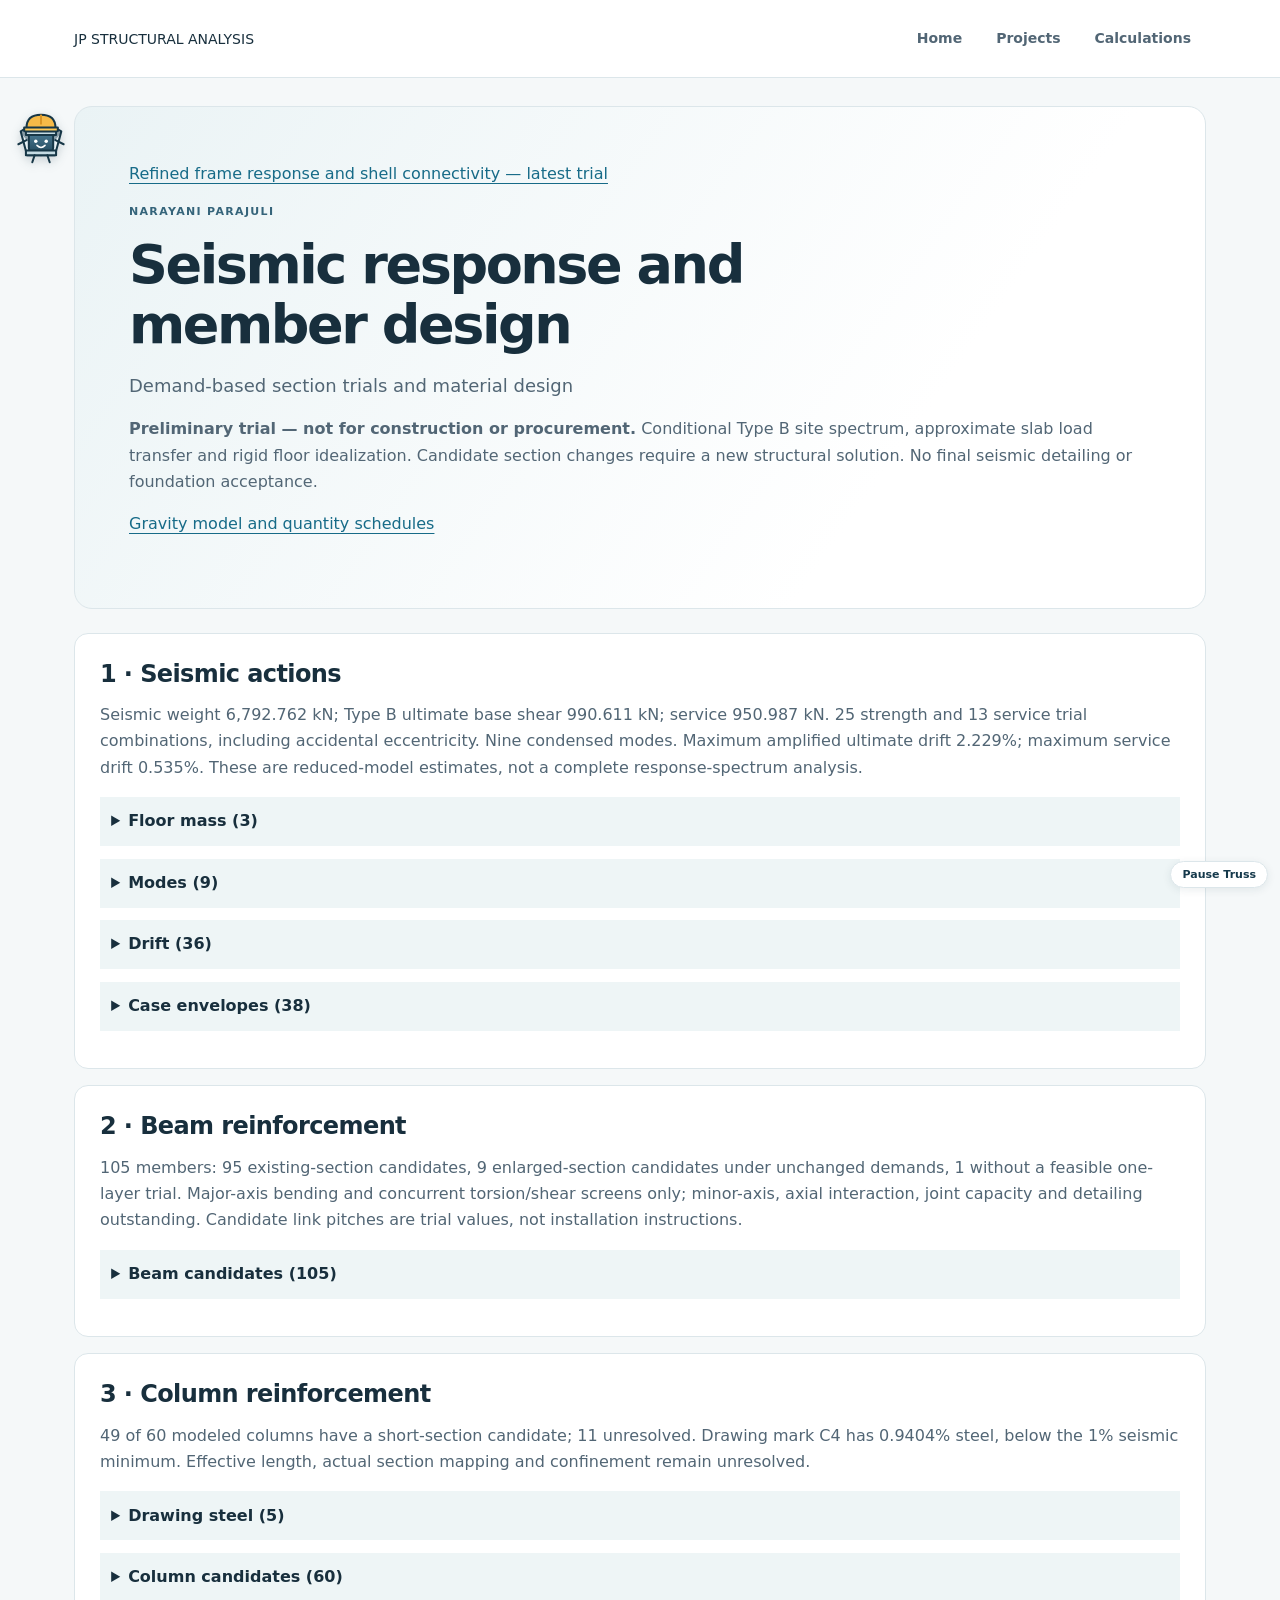
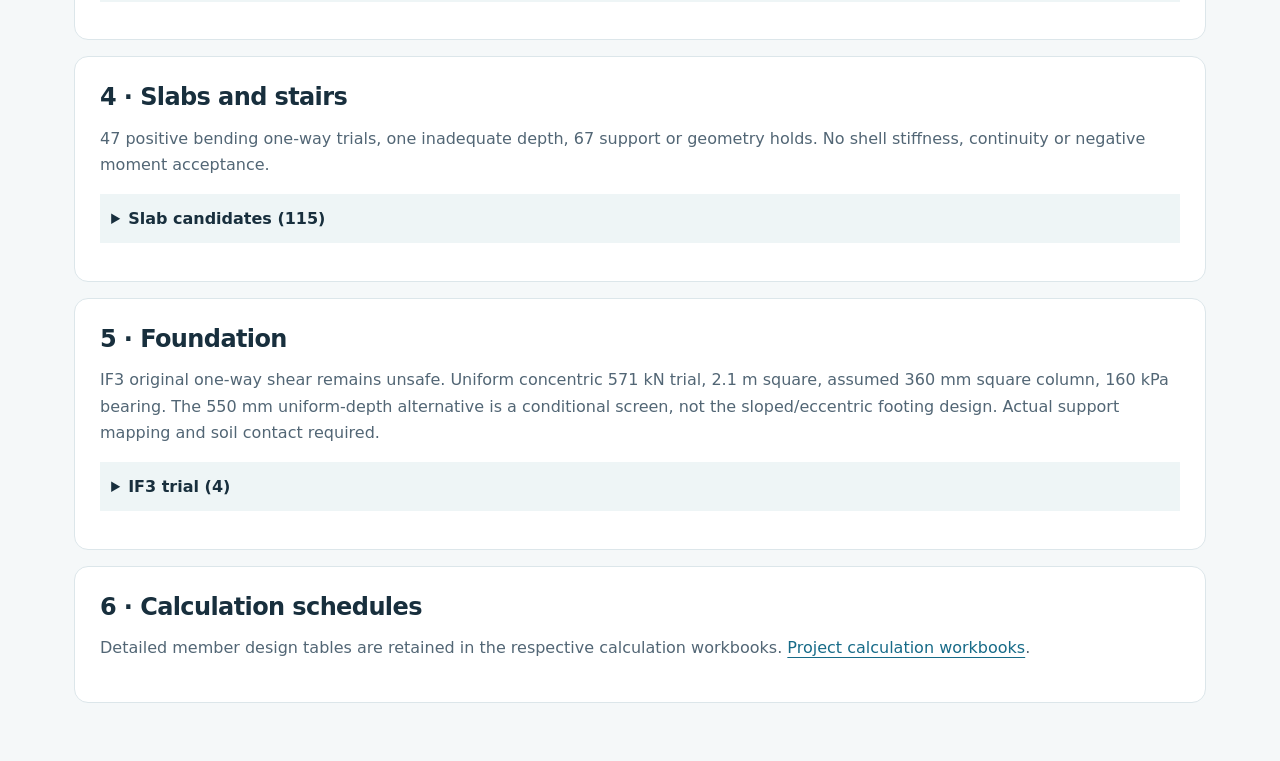
==== commit 9927302a: "Publish resized frame and modal sensitivity results" ====
--- a/site/design.html
+++ b/site/design.html
@@ -1 +1 @@
-<!doctype html><html lang="en"><head><meta charset="utf-8"><meta name="viewport" content="width=device-width,initial-scale=1"><title>Seismic response and member design</title><link rel="stylesheet" href="style.css"><link rel="stylesheet" href="visuals.css"><script defer src="visuals.js"></script><style>details{margin:.8rem 0}summary{cursor:pointer;font-weight:600;padding:.7rem;background:#eef5f6}td{vertical-align:top}td:last-child{min-width:200px}section.panel{margin:1rem 0}</style></head><body><header class="header"><div class="shell top"><a class="brand" href="index.html">JP STRUCTURAL ANALYSIS</a><nav><a href="index.html">Home</a><a href="projects.html">Projects</a><a href="report.html" class="active">Calculations</a></nav></div></header><main class="shell"><section class="hero"><div class="eyebrow">NARAYANI PARAJULI</div><h1>Seismic response and member design</h1><p class="lead">Demand-based section trials and material design</p><p class="study-alert"><strong>Preliminary trial — not for construction or procurement.</strong> Conditional Type B site spectrum, approximate slab load transfer and rigid floor idealization. Candidate section changes require a new structural solution. No final seismic detailing or foundation acceptance.</p><p><a href="report.html">Gravity model and quantity schedules</a></p></section><section class="panel"><h2>1 · Seismic actions</h2><p>Seismic weight 6,792.762 kN; Type B ultimate base shear 990.611 kN; service 950.987 kN. 25 strength and 13 service trial combinations, including accidental eccentricity. Nine condensed modes. Maximum amplified ultimate drift 2.229%; maximum service drift 0.535%. These are reduced-model estimates, not a complete response-spectrum analysis.</p><details><summary>Floor mass (3)</summary><div class="table-wrap"><table><thead><tr><th>Level</th><th>Z m</th><th>Weight kN</th><th>CM X m</th><th>CM Y m</th><th>X width m</th><th>Y width m</th><th>Mass nodes</th></tr></thead><tbody><tr><td>GF</td><td>3.048</td><td>2604.35691</td><td>10.50843</td><td>5.04474</td><td>20.85</td><td>12.55</td><td>56</td></tr><tr><td>FF</td><td>6.096</td><td>2676.86918</td><td>10.94285</td><td>5.30449</td><td>22.35</td><td>12.268</td><td>67</td></tr><tr><td>TF</td><td>9.144</td><td>1511.53554</td><td>11.5315</td><td>4.57084</td><td>22.35</td><td>12.05</td><td>34</td></tr></tbody></table></div></details><details><summary>Modes (9)</summary><div class="table-wrap"><table><thead><tr><th>Mode</th><th>Period s</th><th>Effective X fraction</th><th>Effective Y fraction</th></tr></thead><tbody><tr><td>1</td><td>0.76108</td><td>0.76981</td><td>0.03311</td></tr><tr><td>2</td><td>0.74471</td><td>0.04855</td><td>0.71983</td></tr><tr><td>3</td><td>0.65415</td><td>0.01025</td><td>0.0738</td></tr><tr><td>4</td><td>0.22992</td><td>0.12487</td><td>0.00042</td></tr><tr><td>5</td><td>0.22734</td><td>0.00045</td><td>0.12842</td></tr><tr><td>6</td><td>0.20589</td><td>0.00038</td><td>0.0</td></tr><tr><td>7</td><td>0.12857</td><td>0.03938</td><td>0.00511</td></tr><tr><td>8</td><td>0.12789</td><td>0.00567</td><td>0.03884</td></tr><tr><td>9</td><td>0.11627</td><td>0.00064</td><td>0.00046</td></tr></tbody></table></div></details><details><summary>Drift (36)</summary><div class="table-wrap"><table><thead><tr><th>Case</th><th>Level</th><th>Max X mm</th><th>Max Y mm</th><th>Raw X drift %</th><th>Raw Y drift %</th></tr></thead><tbody><tr><td>ULS X e-1</td><td>GF</td><td>9.85147</td><td>0.33258</td><td>0.32321</td><td>0.01091</td></tr><tr><td>ULS X e-1</td><td>FF</td><td>24.55696</td><td>1.2327</td><td>0.48273</td><td>0.02953</td></tr><tr><td>ULS X e-1</td><td>TF</td><td>34.69586</td><td>2.25471</td><td>0.3334</td><td>0.03353</td></tr><tr><td>ULS X e+0</td><td>GF</td><td>9.96622</td><td>0.7077</td><td>0.32698</td><td>0.02322</td></tr><tr><td>ULS X e+0</td><td>FF</td><td>24.39739</td><td>1.34019</td><td>0.47346</td><td>0.02075</td></tr><tr><td>ULS X e+0</td><td>TF</td><td>34.00937</td><td>1.41491</td><td>0.31535</td><td>0.00275</td></tr><tr><td>ULS X e+1</td><td>GF</td><td>10.43996</td><td>1.74798</td><td>0.34252</td><td>0.05735</td></tr><tr><td>ULS X e+1</td><td>FF</td><td>25.53176</td><td>3.91308</td><td>0.49514</td><td>0.07103</td></tr><tr><td>ULS X e+1</td><td>TF</td><td>35.56946</td><td>5.08454</td><td>0.32932</td><td>0.03843</td></tr><tr><td>ULS Y e-1</td><td>GF</td><td>0.43</td><td>9.76282</td><td>0.01411</td><td>0.3203</td></tr><tr><td>ULS Y e-1</td><td>FF</td><td>1.21046</td><td>24.45311</td><td>0.02617</td><td>0.48196</td></tr><tr><td>ULS Y e-1</td><td>TF</td><td>2.06229</td><td>35.20957</td><td>0.0292</td><td>0.3529</td></tr><tr><td>ULS Y e+0</td><td>GF</td><td>0.71825</td><td>9.94659</td><td>0.02356</td><td>0.32633</td></tr><tr><td>ULS Y e+0</td><td>FF</td><td>1.55315</td><td>24.66157</td><td>0.02831</td><td>0.47789</td></tr><tr><td>ULS Y e+0</td><td>TF</td><td>1.78709</td><td>34.25974</td><td>0.00924</td><td>0.3149</td></tr><tr><td>ULS Y e+1</td><td>GF</td><td>1.86651</td><td>11.39553</td><td>0.06124</td><td>0.37387</td></tr><tr><td>ULS Y e+1</td><td>FF</td><td>4.31676</td><td>28.77233</td><td>0.08279</td><td>0.55736</td></tr><tr><td>ULS Y e+1</td><td>TF</td><td>5.63646</td><td>39.97633</td><td>0.04768</td><td>0.36759</td></tr><tr><td>SLS X e-1</td><td>GF</td><td>9.45741</td><td>0.31928</td><td>0.31028</td><td>0.01048</td></tr><tr><td>SLS X e-1</td><td>FF</td><td>23.57468</td><td>1.1834</td><td>0.46342</td><td>0.02835</td></tr><tr><td>SLS X e-1</td><td>TF</td><td>33.30803</td><td>2.16452</td><td>0.32006</td><td>0.03219</td></tr><tr><td>SLS X e+0</td><td>GF</td><td>9.56757</td><td>0.67939</td><td>0.3139</td><td>0.02229</td></tr><tr><td>SLS X e+0</td><td>FF</td><td>23.42149</td><td>1.28658</td><td>0.45453</td><td>0.01992</td></tr><tr><td>SLS X e+0</td><td>TF</td><td>32.64899</td><td>1.35832</td><td>0.30274</td><td>0.00264</td></tr><tr><td>SLS X e+1</td><td>GF</td><td>10.02236</td><td>1.67806</td><td>0.32882</td><td>0.05505</td></tr><tr><td>SLS X e+1</td><td>FF</td><td>24.51049</td><td>3.75656</td><td>0.47533</td><td>0.06819</td></tr><tr><td>SLS X e+1</td><td>TF</td><td>34.14668</td><td>4.88116</td><td>0.31615</td><td>0.0369</td></tr><tr><td>SLS Y e-1</td><td>GF</td><td>0.4128</td><td>9.37231</td><td>0.01354</td><td>0.30749</td></tr><tr><td>SLS Y e-1</td><td>FF</td><td>1.16204</td><td>23.47499</td><td>0.02512</td><td>0.46269</td></tr><tr><td>SLS Y e-1</td><td>TF</td><td>1.9798</td><td>33.80118</td><td>0.02803</td><td>0.33879</td></tr><tr><td>SLS Y e+0</td><td>GF</td><td>0.68952</td><td>9.54872</td><td>0.02262</td><td>0.31328</td></tr><tr><td>SLS Y e+0</td><td>FF</td><td>1.49102</td><td>23.67511</td><td>0.02718</td><td>0.45878</td></tr><tr><td>SLS Y e+0</td><td>TF</td><td>1.7156</td><td>32.88935</td><td>0.00887</td><td>0.3023</td></tr><tr><td>SLS Y e+1</td><td>GF</td><td>1.79185</td><td>10.93971</td><td>0.05879</td><td>0.35891</td></tr><tr><td>SLS Y e+1</td><td>FF</td><td>4.14409</td><td>27.62144</td><td>0.07947</td><td>0.53506</td></tr><tr><td>SLS Y e+1</td><td>TF</td><td>5.411</td><td>38.37728</td><td>0.04577</td><td>0.35288</td></tr></tbody></table></div></details><details><summary>Case envelopes (38)</summary><div class="table-wrap"><table><thead><tr><th>Combination</th><th>N kN</th><th>Vy kN</th><th>Vz kN</th><th>T kNm</th><th>My kNm</th><th>Mz kNm</th><th>U mm</th><th>Sum Rx kN</th><th>Sum Ry kN</th><th>Sum Rz kN</th><th>Max abs Rx kN</th><th>Max abs Ry kN</th><th>Max abs Rz kN</th><th>Max abs RMx kNm</th><th>Max abs RMy kNm</th><th>Max abs RMz kNm</th></tr></thead><tbody><tr><td>1.2D+1.5L</td><td>856.27054</td><td>72.0222</td><td>125.83783</td><td>39.46478</td><td>246.81841</td><td>110.40121</td><td>75.15906</td><td>0.0</td><td>0.0</td><td>10022.25581</td><td>36.64786</td><td>19.15531</td><td>856.27054</td><td>20.20052</td><td>36.85281</td><td>0.13893</td></tr><tr><td>D+0.3L -1 ULS X e-1</td><td>582.50775</td><td>77.26586</td><td>135.81105</td><td>42.08765</td><td>188.36222</td><td>136.77171</td><td>54.30664</td><td>990.61107</td><td>0.0</td><td>6924.00276</td><td>65.91256</td><td>8.92221</td><td>582.50775</td><td>9.10259</td><td>136.77171</td><td>0.24178</td></tr><tr><td>0.9D -1 ULS X e-1</td><td>508.92214</td><td>69.98052</td><td>132.40428</td><td>41.18007</td><td>160.11344</td><td>135.13251</td><td>46.63599</td><td>990.61107</td><td>0.0</td><td>5825.78479</td><td>63.99678</td><td>7.58501</td><td>508.92215</td><td>7.70045</td><td>135.13251</td><td>0.26115</td></tr><tr><td>D+0.3L +1 ULS X e-1</td><td>585.08997</td><td>81.57906</td><td>103.41349</td><td>33.54739</td><td>171.62483</td><td>146.40334</td><td>55.39854</td><td>-990.61107</td><td>0.0</td><td>6924.00276</td><td>68.25768</td><td>17.89366</td><td>585.08996</td><td>19.66821</td><td>139.02546</td><td>0.38871</td></tr><tr><td>0.9D +1 ULS X e-1</td><td>491.00074</td><td>72.85602</td><td>103.09469</td><td>34.45498</td><td>146.47129</td><td>136.99052</td><td>47.68704</td><td>-990.61107</td><td>-0.0</td><td>5825.78478</td><td>66.4703</td><td>15.68973</td><td>491.00074</td><td>17.32454</td><td>136.99052</td><td>0.36934</td></tr><tr><td>D+0.3L -1 ULS X e+0</td><td>584.43048</td><td>77.85473</td><td>137.34168</td><td>39.80962</td><td>188.67848</td><td>136.14853</td><td>54.45578</td><td>990.61107</td><td>-0.0</td><td>6924.00276</td><td>65.43679</td><td>10.40876</td><td>584.43049</td><td>13.36425</td><td>136.14853</td><td>0.73109</td></tr><tr><td>0.9D -1 ULS X e+0</td><td>514.4162</td><td>70.56939</td><td>133.93491</td><td>38.90204</td><td>160.4297</td><td>134.93004</td><td>46.81113</td><td>990.61107</td><td>0.0</td><td>5825.78479</td><td>63.55561</td><td>8.20482</td><td>514.4162</td><td>11.02058</td><td>134.93004</td><td>0.71172</td></tr><tr><td>D+0.3L +1 ULS X e+0</td><td>586.05946</td><td>82.09144</td><td>102.47395</td><td>32.27004</td><td>171.92063</td><td>147.56834</td><td>55.56391</td><td>-990.61107</td><td>-0.0</td><td>6924.00276</td><td>67.7287</td><td>14.91929</td><td>586.05946</td><td>13.1343</td><td>137.53933</td><td>0.58416</td></tr><tr><td>0.9D +1 ULS X e+0</td><td>491.97023</td><td>73.3684</td><td>104.62532</td><td>33.09063</td><td>146.76709</td><td>135.72365</td><td>47.87639</td><td>-990.61107</td><td>0.0</td><td>5825.78479</td><td>65.94132</td><td>12.71536</td><td>491.97023</td><td>11.84632</td><td>135.72365</td><td>0.60353</td></tr><tr><td>D+0.3L -1 ULS X e+1</td><td>589.92454</td><td>78.44361</td><td>138.87232</td><td>39.60845</td><td>188.99475</td><td>140.76017</td><td>54.62141</td><td>990.61107</td><td>0.0</td><td>6924.00276</td><td>65.64096</td><td>13.38313</td><td>589.92454</td><td>22.536</td><td>140.76016</td><td>1.70396</td></tr><tr><td>0.9D -1 ULS X e+1</td><td>519.91026</td><td>71.15827</td><td>135.46555</td><td>38.78786</td><td>160.74597</td><td>140.27473</td><td>47.00526</td><td>990.61107</td><td>0.0</td><td>5825.78479</td><td>64.5554</td><td>12.00248</td><td>519.91026</td><td>22.27817</td><td>140.27473</td><td>1.68459</td></tr><tr><td>D+0.3L +1 ULS X e+1</td><td>587.02896</td><td>82.60382</td><td>103.98071</td><td>32.41739</td><td>172.21644</td><td>148.73333</td><td>55.74339</td><td>-990.61107</td><td>-0.0</td><td>6924.00276</td><td>67.19972</td><td>13.32891</td><td>587.02895</td><td>22.65145</td><td>140.00525</td><td>1.55703</td></tr><tr><td>0.9D +1 ULS X e+1</td><td>492.93973</td><td>73.88078</td><td>106.15596</td><td>33.23798</td><td>147.0629</td><td>139.48952</td><td>48.08192</td><td>-990.61107</td><td>-0.0</td><td>5825.78479</td><td>65.41234</td><td>12.78983</td><td>492.93973</td><td>22.52398</td><td>139.48952</td><td>1.5764</td></tr><tr><td>D+0.3L -1 ULS Y e-1</td><td>626.19217</td><td>45.71273</td><td>95.49924</td><td>36.55875</td><td>163.6145</td><td>72.18121</td><td>53.86844</td><td>0.0</td><td>990.61107</td><td>6924.00276</td><td>21.44407</td><td>64.9906</td><td>626.19217</td><td>133.10216</td><td>22.30502</td><td>0.59526</td></tr><tr><td>0.9D -1 ULS Y e-1</td><td>529.86205</td><td>36.98969</td><td>90.68766</td><td>35.52992</td><td>135.36572</td><td>59.17523</td><td>46.03223</td><td>-0.0</td><td>990.61107</td><td>5825.78479</td><td>16.64783</td><td>64.76216</td><td>529.86205</td><td>132.97454</td><td>17.46803</td><td>0.61463</td></tr><tr><td>D+0.3L +1 ULS Y e-1</td><td>561.73877</td><td>44.77988</td><td>99.11388</td><td>38.1837</td><td>164.36039</td><td>70.49984</td><td>53.94588</td><td>0.0</td><td>-990.61107</td><td>6924.00276</td><td>20.71986</td><td>65.89234</td><td>561.73877</td><td>134.78358</td><td>19.94341</td><td>0.74219</td></tr><tr><td>0.9D +1 ULS Y e-1</td><td>486.90344</td><td>36.05684</td><td>93.67545</td><td>34.48057</td><td>136.11161</td><td>57.49386</td><td>46.10144</td><td>-0.0</td><td>-990.61107</td><td>5825.78479</td><td>15.92362</td><td>63.6884</td><td>486.90344</td><td>132.4399</td><td>15.10642</td><td>0.72282</td></tr><tr><td>D+0.3L -1 ULS Y e+0</td><td>629.13076</td><td>44.76726</td><td>89.69996</td><td>38.16764</td><td>164.19501</td><td>70.04858</td><td>54.50052</td><td>-0.0</td><td>990.61107</td><td>6924.00276</td><td>20.25169</td><td>69.07297</td><td>629.13076</td><td>141.99679</td><td>19.06349</td><td>1.16638</td></tr><tr><td>0.9D -1 ULS Y e+0</td><td>532.80064</td><td>36.04422</td><td>84.88839</td><td>33.96116</td><td>141.57246</td><td>57.0426</td><td>46.77426</td><td>-0.0</td><td>990.61107</td><td>5825.78479</td><td>15.45545</td><td>68.73406</td><td>532.80064</td><td>141.57246</td><td>14.63513</td><td>1.14701</td></tr><tr><td>D+0.3L +1 ULS Y e+0</td><td>567.54943</td><td>45.72536</td><td>93.27978</td><td>39.95137</td><td>163.77988</td><td>72.63247</td><td>54.61249</td><td>0.0</td><td>-990.61107</td><td>6924.00276</td><td>21.91224</td><td>69.02893</td><td>567.54943</td><td>141.318</td><td>23.18494</td><td>1.01945</td></tr><tr><td>0.9D +1 ULS Y e+0</td><td>492.71411</td><td>37.00231</td><td>87.84136</td><td>35.41966</td><td>141.45342</td><td>59.62649</td><td>46.87583</td><td>0.0</td><td>-990.61107</td><td>5825.78479</td><td>17.116</td><td>69.08348</td><td>492.71411</td><td>141.45342</td><td>18.68828</td><td>1.03882</td></tr><tr><td>D+0.3L -1 ULS Y e+1</td><td>632.06935</td><td>43.82179</td><td>88.52923</td><td>39.77653</td><td>164.77552</td><td>67.91595</td><td>55.17753</td><td>0.0</td><td>990.61107</td><td>6924.00276</td><td>19.05931</td><td>78.96413</td><td>632.06935</td><td>162.46204</td><td>27.97547</td><td>2.92802</td></tr><tr><td>0.9D -1 ULS Y e+1</td><td>535.73923</td><td>35.09875</td><td>86.93945</td><td>35.57005</td><td>162.0377</td><td>54.90997</td><td>47.57472</td><td>0.0</td><td>990.61107</td><td>5825.78479</td><td>15.72464</td><td>78.62522</td><td>535.73923</td><td>162.0377</td><td>25.94054</td><td>2.90865</td></tr><tr><td>D+0.3L +1 ULS Y e+1</td><td>573.36009</td><td>46.67083</td><td>90.48252</td><td>41.71903</td><td>163.19937</td><td>74.7651</td><td>55.3231</td><td>0.0</td><td>-990.61107</td><td>6924.00276</td><td>23.10461</td><td>79.23301</td><td>573.3601</td><td>162.10117</td><td>31.52148</td><td>2.78109</td></tr><tr><td>0.9D +1 ULS Y e+1</td><td>498.52477</td><td>37.94779</td><td>88.61191</td><td>37.18732</td><td>162.23659</td><td>61.75912</td><td>47.69799</td><td>0.0</td><td>-990.61107</td><td>5825.78479</td><td>19.5875</td><td>79.28756</td><td>498.52477</td><td>162.23659</td><td>29.88229</td><td>2.80046</td></tr><tr><td>D+L service</td><td>677.8813</td><td>56.13108</td><td>99.84621</td><td>31.11164</td><td>194.70976</td><td>86.56404</td><td>59.13847</td><td>-0.0</td><td>0.0</td><td>7976.12271</td><td>28.05096</td><td>15.09467</td><td>677.8813</td><td>15.89048</td><td>28.18792</td><td>0.10464</td></tr><tr><td>D+0.3L -1 SLS X e-1</td><td>582.32681</td><td>75.60195</td><td>131.27171</td><td>40.57495</td><td>187.38723</td><td>131.70282</td><td>53.91594</td><td>950.98663</td><td>-0.0</td><td>6924.00276</td><td>63.74713</td><td>8.88596</td><td>582.32681</td><td>9.07031</td><td>131.70282</td><td>0.22917</td></tr><tr><td>D+0.3L +1 SLS X e-1</td><td>583.32621</td><td>80.12575</td><td>102.49588</td><td>32.03469</td><td>170.70994</td><td>143.40083</td><td>54.96911</td><td>-950.98663</td><td>-0.0</td><td>6924.00276</td><td>65.97766</td><td>17.68448</td><td>583.32621</td><td>19.41146</td><td>133.88108</td><td>0.3761</td></tr><tr><td>D+0.3L -1 SLS X e+0</td><td>583.86843</td><td>76.16727</td><td>132.74112</td><td>38.38804</td><td>187.69084</td><td>131.1272</td><td>54.05413</td><td>950.98663</td><td>0.0</td><td>6924.00276</td><td>63.29039</td><td>10.49897</td><td>583.86843</td><td>13.35966</td><td>131.1272</td><td>0.70479</td></tr><tr><td>D+0.3L +1 SLS X e+0</td><td>584.25693</td><td>80.61763</td><td>101.59392</td><td>30.83542</td><td>170.99391</td><td>144.51922</td><td>55.1232</td><td>-950.98663</td><td>0.0</td><td>6924.00276</td><td>65.46984</td><td>14.82908</td><td>584.25693</td><td>13.1389</td><td>132.48887</td><td>0.55786</td></tr><tr><td>D+0.3L -1 SLS X e+1</td><td>585.41004</td><td>76.73259</td><td>134.21053</td><td>38.16793</td><td>187.99446</td><td>135.22291</td><td>54.20767</td><td>950.98663</td><td>0.0</td><td>6924.00276</td><td>63.42163</td><td>13.35436</td><td>585.41004</td><td>21.7213</td><td>135.22291</td><td>1.63874</td></tr><tr><td>D+0.3L +1 SLS X e+1</td><td>585.18764</td><td>81.10952</td><td>100.69197</td><td>30.97688</td><td>171.27789</td><td>145.63761</td><td>55.29042</td><td>-950.98663</td><td>-0.0</td><td>6924.00276</td><td>64.96202</td><td>12.92734</td><td>585.18764</td><td>21.83773</td><td>134.50498</td><td>1.49181</td></tr><tr><td>D+0.3L -1 SLS Y e-1</td><td>624.26386</td><td>45.69408</td><td>93.07704</td><td>36.08947</td><td>163.62942</td><td>72.14759</td><td>53.52685</td><td>-0.0</td><td>950.98663</td><td>6924.00276</td><td>21.42958</td><td>62.52256</td><td>624.26386</td><td>127.89646</td><td>22.25779</td><td>0.56851</td></tr><tr><td>D+0.3L +1 SLS Y e-1</td><td>558.53631</td><td>44.79854</td><td>96.69122</td><td>37.70194</td><td>164.34547</td><td>70.53347</td><td>53.60165</td><td>0.0</td><td>-950.98663</td><td>6924.00276</td><td>20.73434</td><td>63.7632</td><td>558.53631</td><td>129.92221</td><td>19.99064</td><td>0.71544</td></tr><tr><td>D+0.3L -1 SLS Y e+0</td><td>627.0849</td><td>44.78642</td><td>87.50973</td><td>37.63401</td><td>164.18671</td><td>70.10026</td><td>54.11263</td><td>-0.0</td><td>950.98663</td><td>6924.00276</td><td>20.2849</td><td>66.41271</td><td>627.0849</td><td>136.4339</td><td>19.14592</td><td>1.12266</td></tr><tr><td>D+0.3L +1 SLS Y e+0</td><td>564.11455</td><td>45.70619</td><td>91.09049</td><td>39.3989</td><td>163.78818</td><td>72.58079</td><td>54.22089</td><td>0.0</td><td>-950.98663</td><td>6924.00276</td><td>21.87902</td><td>66.28181</td><td>564.11455</td><td>135.66687</td><td>23.10251</td><td>0.97573</td></tr><tr><td>D+0.3L -1 SLS Y e+1</td><td>629.90595</td><td>43.87877</td><td>85.94289</td><td>39.17854</td><td>164.74399</td><td>68.05293</td><td>54.74061</td><td>-0.0</td><td>950.98663</td><td>6924.00276</td><td>19.14022</td><td>75.90823</td><td>629.90595</td><td>156.08054</td><td>27.2731</td><td>2.81384</td></tr><tr><td>D+0.3L +1 SLS Y e+1</td><td>569.69279</td><td>46.61385</td><td>87.59436</td><td>41.09586</td><td>163.23089</td><td>74.62812</td><td>54.88147</td><td>-0.0</td><td>-950.98663</td><td>6924.00276</td><td>23.02371</td><td>76.07773</td><td>569.69278</td><td>155.61871</td><td>30.58539</td><td>2.66691</td></tr></tbody></table></div></details></section><section class="panel"><h2>2 · Beam reinforcement</h2><p>105 members: 95 existing-section candidates, 9 enlarged-section candidates under unchanged demands, 1 without a feasible one-layer trial. Major-axis bending and concurrent torsion/shear screens only; minor-axis, axial interaction, joint capacity and detailing outstanding. Candidate link pitches are trial values, not installation instructions.</p><details><summary>Beam candidates (105)</summary><div class="table-wrap"><table><thead><tr><th>Member</th><th>Section</th><th>Length m</th><th>Old b mm</th><th>Old h mm</th><th>Trial b mm</th><th>Trial h mm</th><th>Bars each face</th><th>Dia mm</th><th>As each face mm²</th><th>Equivalent M kNm</th><th>Trial capacity kNm</th><th>Equivalent shear MPa</th><th>Trial link pitch mm</th><th>Straight bars kg</th><th>Gross m³</th><th>Scope</th></tr></thead><tbody><tr><td>GF-B3</td><td>beam 12*16</td><td>4.9</td><td>300</td><td>400</td><td>300</td><td>400</td><td>4</td><td>16</td><td>804.25</td><td>96.442</td><td>111.909</td><td>0.788</td><td>85</td><td>61.871</td><td>0.588</td><td>Existing geometry trial</td></tr><tr><td>GF-B9</td><td>beam 12*16</td><td>4.823</td><td>300</td><td>400</td><td>300</td><td>400</td><td>5</td><td>16</td><td>1005.31</td><td>120.638</td><td>139.2</td><td>1.817</td><td>85</td><td>76.123</td><td>0.5788</td><td>Existing geometry trial</td></tr><tr><td>GF-B18</td><td>beam 12*16</td><td>4.965</td><td>300</td><td>400</td><td>300</td><td>400</td><td>6</td><td>12</td><td>678.58</td><td>89.389</td><td>95.807</td><td>0.578</td><td>70</td><td>52.896</td><td>0.5958</td><td>Existing geometry trial</td></tr><tr><td>GF-B20</td><td>beam 12*16</td><td>4.812</td><td>300</td><td>400</td><td>300</td><td>400</td><td>6</td><td>12</td><td>678.58</td><td>91.324</td><td>95.807</td><td>0.599</td><td>70</td><td>51.266</td><td>0.5774</td><td>Existing geometry trial</td></tr><tr><td>GF-B22</td><td>beam 12*16</td><td>3.6</td><td>300</td><td>400</td><td>300</td><td>400</td><td>4</td><td>16</td><td>804.25</td><td>110.186</td><td>111.909</td><td>1.089</td><td>85</td><td>45.456</td><td>0.432</td><td>Existing geometry trial</td></tr><tr><td>GF-B23</td><td>beam 12*16</td><td>2.825</td><td>300</td><td>400</td><td>300</td><td>400</td><td>5</td><td>16</td><td>1005.31</td><td>120.178</td><td>139.2</td><td>1.238</td><td>85</td><td>44.588</td><td>0.339</td><td>Existing geometry trial</td></tr><tr><td>GF-B24</td><td>beam 12*16</td><td>4.275</td><td>300</td><td>400</td><td>300</td><td>400</td><td>4</td><td>16</td><td>804.25</td><td>100.886</td><td>111.909</td><td>0.691</td><td>85</td><td>53.979</td><td>0.513</td><td>Existing geometry trial</td></tr><tr><td>GF-B25</td><td>beam 12*16</td><td>4.812</td><td>300</td><td>400</td><td>300</td><td>400</td><td>6</td><td>12</td><td>678.58</td><td>91.584</td><td>95.807</td><td>0.581</td><td>70</td><td>51.266</td><td>0.5774</td><td>Existing geometry trial</td></tr><tr><td>GF-B26</td><td>beam 12*16</td><td>4.965</td><td>300</td><td>400</td><td>300</td><td>450</td><td>6</td><td>16</td><td>1206.37</td><td>168.542</td><td>192.72</td><td>2.648</td><td>70</td><td>94.037</td><td>0.6703</td><td>Changed geometry; reanalysis required</td></tr><tr><td>GF-B27</td><td>beam 12*16</td><td>4.823</td><td>300</td><td>400</td><td>300</td><td>400</td><td>4</td><td>16</td><td>804.25</td><td>104.972</td><td>111.909</td><td>2.565</td><td>70</td><td>60.899</td><td>0.5788</td><td>Existing geometry trial</td></tr><tr><td>GF-B28</td><td>beam 12*16</td><td>4.275</td><td>300</td><td>400</td><td>300</td><td>400</td><td>4</td><td>16</td><td>804.25</td><td>104.389</td><td>111.909</td><td>2.456</td><td>75</td><td>53.979</td><td>0.513</td><td>Existing geometry trial</td></tr><tr><td>GF-B30</td><td>beam 12*16</td><td>2.825</td><td>300</td><td>400</td><td>300</td><td>400</td><td>5</td><td>16</td><td>1005.31</td><td>124.863</td><td>139.2</td><td>1.626</td><td>85</td><td>44.588</td><td>0.339</td><td>Existing geometry trial</td></tr><tr><td>GF-B31</td><td>beam 12*16</td><td>3.6</td><td>300</td><td>400</td><td>300</td><td>400</td><td>6</td><td>12</td><td>678.58</td><td>91.625</td><td>95.807</td><td>0.668</td><td>70</td><td>38.354</td><td>0.432</td><td>Existing geometry trial</td></tr><tr><td>GF-B32</td><td>beam 12*16</td><td>4.9</td><td>300</td><td>400</td><td>300</td><td>400</td><td>6</td><td>12</td><td>678.58</td><td>88.717</td><td>95.807</td><td>0.594</td><td>70</td><td>52.203</td><td>0.588</td><td>Existing geometry trial</td></tr><tr><td>GF-B33</td><td>beam 12*16</td><td>3.6</td><td>300</td><td>400</td><td>300</td><td>400</td><td>4</td><td>16</td><td>804.25</td><td>98.404</td><td>111.909</td><td>0.671</td><td>85</td><td>45.456</td><td>0.432</td><td>Existing geometry trial</td></tr><tr><td>GF-B34</td><td>beam 12*16</td><td>4.275</td><td>300</td><td>400</td><td>300</td><td>400</td><td>6</td><td>12</td><td>678.58</td><td>88.741</td><td>95.807</td><td>1.083</td><td>70</td><td>45.545</td><td>0.513</td><td>Existing geometry trial</td></tr><tr><td>GF-B35</td><td>beam 12*16</td><td>2.825</td><td>300</td><td>400</td><td>300</td><td>400</td><td>5</td><td>16</td><td>1005.31</td><td>113.951</td><td>139.2</td><td>1.371</td><td>85</td><td>44.588</td><td>0.339</td><td>Existing geometry trial</td></tr><tr><td>GF-B36</td><td>beam 12*16</td><td>3.6</td><td>300</td><td>400</td><td>300</td><td>400</td><td>6</td><td>12</td><td>678.58</td><td>89.641</td><td>95.807</td><td>0.756</td><td>70</td><td>38.354</td><td>0.432</td><td>Existing geometry trial</td></tr><tr><td>GF-B42</td><td>beam 12*16</td><td>4.275</td><td>300</td><td>400</td><td>300</td><td>400</td><td>6</td><td>12</td><td>678.58</td><td>87.952</td><td>95.807</td><td>0.623</td><td>70</td><td>45.545</td><td>0.513</td><td>Existing geometry trial</td></tr><tr><td>GF-B45</td><td>beam 12*16</td><td>9.777</td><td>300</td><td>400</td><td>300</td><td>500</td><td>6</td><td>16</td><td>1206.37</td><td>213.334</td><td>218.945</td><td>0.789</td><td>95</td><td>185.177</td><td>1.4665</td><td>Changed geometry; reanalysis required</td></tr><tr><td>GF-B46</td><td>beam 12*16</td><td>4.823</td><td>300</td><td>400</td><td>300</td><td>400</td><td>5</td><td>16</td><td>1005.31</td><td>117.876</td><td>139.2</td><td>1.245</td><td>85</td><td>76.123</td><td>0.5788</td><td>Existing geometry trial</td></tr><tr><td>GF-B47</td><td>beam 12*16</td><td>4.823</td><td>300</td><td>400</td><td>300</td><td>400</td><td>6</td><td>12</td><td>678.58</td><td>91.805</td><td>95.807</td><td>0.654</td><td>70</td><td>51.383</td><td>0.5788</td><td>Existing geometry trial</td></tr><tr><td>GF-B49</td><td>beam 12*16</td><td>4.965</td><td>300</td><td>400</td><td>300</td><td>400</td><td>6</td><td>16</td><td>1206.37</td><td>153.627</td><td>166.494</td><td>2.77</td><td>65</td><td>94.037</td><td>0.5958</td><td>Existing geometry trial</td></tr><tr><td>GF-B52</td><td>beam 12*16</td><td>4.812</td><td>300</td><td>400</td><td>300</td><td>400</td><td>5</td><td>12</td><td>565.49</td><td>72.772</td><td>80.247</td><td>0.382</td><td>70</td><td>42.722</td><td>0.5774</td><td>Existing geometry trial</td></tr><tr><td>GF-B53</td><td>BEAM 9*12</td><td>1.915</td><td>228.6</td><td>304.8</td><td>228.6</td><td>304.8</td><td>3</td><td>16</td><td>603.19</td><td>45.407</td><td>58.998</td><td>0.801</td><td>65</td><td>18.135</td><td>0.1334</td><td>Existing geometry trial</td></tr><tr><td>GF-B54</td><td>BEAM 9*12</td><td>2.965</td><td>228.6</td><td>304.8</td><td>228.6</td><td>304.8</td><td>2</td><td>16</td><td>402.12</td><td>37.064</td><td>40.014</td><td>0.486</td><td>65</td><td>18.719</td><td>0.2066</td><td>Existing geometry trial</td></tr><tr><td>GF-B55</td><td>BEAM 9*12</td><td>1.915</td><td>228.6</td><td>304.8</td><td>228.6</td><td>304.8</td><td>3</td><td>16</td><td>603.19</td><td>46.726</td><td>58.998</td><td>0.809</td><td>65</td><td>18.135</td><td>0.1334</td><td>Existing geometry trial</td></tr><tr><td>GF-B56</td><td>BEAM 9*12</td><td>1.85</td><td>228.6</td><td>304.8</td><td>228.6</td><td>304.8</td><td>2</td><td>16</td><td>402.12</td><td>36.281</td><td>40.014</td><td>0.684</td><td>65</td><td>11.68</td><td>0.1289</td><td>Existing geometry trial</td></tr><tr><td>GF-B58</td><td>BEAM 9*12</td><td>1.85</td><td>228.6</td><td>304.8</td><td>228.6</td><td>304.8</td><td>3</td><td>12</td><td>339.29</td><td>33.588</td><td>34.49</td><td>0.604</td><td>65</td><td>9.855</td><td>0.1289</td><td>Existing geometry trial</td></tr><tr><td>TF-B3</td><td>beam 9*16</td><td>4.9</td><td>228.6</td><td>431.8</td><td>228.6</td><td>431.8</td><td>3</td><td>12</td><td>339.29</td><td>48.8</td><td>53.225</td><td>0.691</td><td>70</td><td>26.102</td><td>0.4837</td><td>Existing geometry trial</td></tr><tr><td>TF-B9</td><td>beam 9*16</td><td>4.823</td><td>228.6</td><td>431.8</td><td>228.6</td><td>431.8</td><td>3</td><td>12</td><td>339.29</td><td>38.667</td><td>53.225</td><td>0.279</td><td>70</td><td>25.692</td><td>0.4761</td><td>Existing geometry trial</td></tr><tr><td>TF-B18</td><td>beam 9*16</td><td>4.965</td><td>228.6</td><td>431.8</td><td>228.6</td><td>431.8</td><td>3</td><td>12</td><td>339.29</td><td>42.23</td><td>53.225</td><td>0.47</td><td>70</td><td>26.448</td><td>0.4901</td><td>Existing geometry trial</td></tr><tr><td>TF-B20</td><td>beam 9*16</td><td>4.812</td><td>228.6</td><td>431.8</td><td>228.6</td><td>431.8</td><td>3</td><td>12</td><td>339.29</td><td>43.005</td><td>53.225</td><td>0.441</td><td>70</td><td>25.633</td><td>0.475</td><td>Existing geometry trial</td></tr><tr><td>TF-B22</td><td>beam 9*16</td><td>3.6</td><td>228.6</td><td>431.8</td><td>228.6</td><td>431.8</td><td>3</td><td>12</td><td>339.29</td><td>47.613</td><td>53.225</td><td>0.418</td><td>70</td><td>19.177</td><td>0.3554</td><td>Existing geometry trial</td></tr><tr><td>TF-B23</td><td>beam 9*16</td><td>2.825</td><td>228.6</td><td>431.8</td><td>228.6</td><td>431.8</td><td>3</td><td>12</td><td>339.29</td><td>49.187</td><td>53.225</td><td>0.44</td><td>70</td><td>15.048</td><td>0.2789</td><td>Existing geometry trial</td></tr><tr><td>TF-B24</td><td>beam 9*16</td><td>4.275</td><td>228.6</td><td>431.8</td><td>228.6</td><td>431.8</td><td>3</td><td>12</td><td>339.29</td><td>48.397</td><td>53.225</td><td>0.366</td><td>70</td><td>22.772</td><td>0.422</td><td>Existing geometry trial</td></tr><tr><td>TF-B26</td><td>beam 9*16</td><td>4.965</td><td>228.6</td><td>431.8</td><td>228.6</td><td>431.8</td><td>2</td><td>16</td><td>402.12</td><td>58.927</td><td>62.219</td><td>1.12</td><td>95</td><td>31.346</td><td>0.4901</td><td>Existing geometry trial</td></tr><tr><td>TF-B30</td><td>beam 9*16</td><td>2.825</td><td>228.6</td><td>431.8</td><td>228.6</td><td>431.8</td><td>2</td><td>16</td><td>402.12</td><td>55.189</td><td>62.219</td><td>0.476</td><td>95</td><td>17.835</td><td>0.2789</td><td>Existing geometry trial</td></tr><tr><td>TF-B31</td><td>beam 9*16</td><td>3.6</td><td>228.6</td><td>431.8</td><td>228.6</td><td>431.8</td><td>3</td><td>12</td><td>339.29</td><td>44.31</td><td>53.225</td><td>0.335</td><td>70</td><td>19.177</td><td>0.3554</td><td>Existing geometry trial</td></tr><tr><td>TF-B32</td><td>beam 9*16</td><td>4.9</td><td>228.6</td><td>431.8</td><td>228.6</td><td>431.8</td><td>3</td><td>12</td><td>339.29</td><td>45.964</td><td>53.225</td><td>0.341</td><td>70</td><td>26.102</td><td>0.4837</td><td>Existing geometry trial</td></tr><tr><td>TF-B33</td><td>beam 9*16</td><td>3.6</td><td>228.6</td><td>431.8</td><td>228.6</td><td>431.8</td><td>3</td><td>12</td><td>339.29</td><td>50.236</td><td>53.225</td><td>0.39</td><td>70</td><td>19.177</td><td>0.3554</td><td>Existing geometry trial</td></tr><tr><td>TF-B34</td><td>beam 9*16</td><td>4.275</td><td>228.6</td><td>431.8</td><td>228.6</td><td>431.8</td><td>3</td><td>12</td><td>339.29</td><td>40.136</td><td>53.225</td><td>0.419</td><td>70</td><td>22.772</td><td>0.422</td><td>Existing geometry trial</td></tr><tr><td>TF-B35</td><td>beam 9*16</td><td>2.825</td><td>228.6</td><td>431.8</td><td>228.6</td><td>431.8</td><td>3</td><td>12</td><td>339.29</td><td>44.146</td><td>53.225</td><td>0.41</td><td>70</td><td>15.048</td><td>0.2789</td><td>Existing geometry trial</td></tr><tr><td>TF-B36</td><td>beam 9*16</td><td>3.6</td><td>228.6</td><td>431.8</td><td>228.6</td><td>431.8</td><td>3</td><td>12</td><td>339.29</td><td>41.617</td><td>53.225</td><td>0.33</td><td>70</td><td>19.177</td><td>0.3554</td><td>Existing geometry trial</td></tr><tr><td>TF-B42</td><td>beam 9*16</td><td>4.275</td><td>228.6</td><td>431.8</td><td>228.6</td><td>431.8</td><td>3</td><td>12</td><td>339.29</td><td>45.001</td><td>53.225</td><td>0.277</td><td>70</td><td>22.772</td><td>0.422</td><td>Existing geometry trial</td></tr><tr><td>TF-B44</td><td>beam 9*16</td><td>6.425</td><td>228.6</td><td>431.8</td><td>228.6</td><td>431.8</td><td>4</td><td>16</td><td>804.25</td><td>115.354</td><td>122.376</td><td>1.01</td><td>95</td><td>81.126</td><td>0.6342</td><td>Existing geometry trial</td></tr><tr><td>TF-B45</td><td>beam 9*16</td><td>9.777</td><td>228.6</td><td>431.8</td><td>228.6</td><td>431.8</td><td>3</td><td>12</td><td>339.29</td><td>36.146</td><td>53.225</td><td>0.19</td><td>70</td><td>52.081</td><td>0.9651</td><td>Existing geometry trial</td></tr><tr><td>TF-B46</td><td>beam 9*16</td><td>4.823</td><td>228.6</td><td>431.8</td><td>228.6</td><td>431.8</td><td>3</td><td>12</td><td>339.29</td><td>36.788</td><td>53.225</td><td>0.238</td><td>70</td><td>25.692</td><td>0.4761</td><td>Existing geometry trial</td></tr><tr><td>TF-B47</td><td>beam 9*16</td><td>4.823</td><td>228.6</td><td>431.8</td><td>228.6</td><td>431.8</td><td>3</td><td>12</td><td>339.29</td><td>46.878</td><td>53.225</td><td>0.409</td><td>70</td><td>25.692</td><td>0.4761</td><td>Existing geometry trial</td></tr><tr><td>TF-B49</td><td>beam 9*16</td><td>4.965</td><td>228.6</td><td>431.8</td><td>228.6</td><td>431.8</td><td>2</td><td>16</td><td>402.12</td><td>57.666</td><td>62.219</td><td>1.283</td><td>95</td><td>31.346</td><td>0.4901</td><td>Existing geometry trial</td></tr><tr><td>TF-B52</td><td>beam 9*16</td><td>4.812</td><td>228.6</td><td>431.8</td><td>228.6</td><td>431.8</td><td>3</td><td>12</td><td>339.29</td><td>40.684</td><td>53.225</td><td>0.444</td><td>70</td><td>25.633</td><td>0.475</td><td>Existing geometry trial</td></tr><tr><td>TF-B13</td><td>BEAM 9*12</td><td>1.5</td><td>228.6</td><td>304.8</td><td>228.6</td><td>304.8</td><td>3</td><td>12</td><td>339.29</td><td>28.553</td><td>34.49</td><td>0.702</td><td>65</td><td>7.99</td><td>0.1045</td><td>Existing geometry trial</td></tr><tr><td>TF-B12</td><td>BEAM 9*12</td><td>2.825</td><td>228.6</td><td>304.8</td><td>228.6</td><td>304.8</td><td>3</td><td>12</td><td>339.29</td><td>23.599</td><td>34.49</td><td>0.337</td><td>65</td><td>15.048</td><td>0.1968</td><td>Existing geometry trial</td></tr><tr><td>TF-B61</td><td>beam 9*16</td><td>1.5</td><td>228.6</td><td>431.8</td><td>228.6</td><td>431.8</td><td>2</td><td>16</td><td>402.12</td><td>57.375</td><td>62.219</td><td>0.939</td><td>95</td><td>9.47</td><td>0.1481</td><td>Existing geometry trial</td></tr><tr><td>FF-B3</td><td>beam 9*16</td><td>4.9</td><td>228.6</td><td>431.8</td><td>228.6</td><td>431.8</td><td>3</td><td>16</td><td>603.19</td><td>84.576</td><td>92.305</td><td>0.904</td><td>95</td><td>46.403</td><td>0.4837</td><td>Existing geometry trial</td></tr><tr><td>FF-B9</td><td>beam 9*16</td><td>4.823</td><td>228.6</td><td>431.8</td><td>228.6</td><td>431.8</td><td>3</td><td>16</td><td>603.19</td><td>86.365</td><td>92.305</td><td>0.691</td><td>95</td><td>45.674</td><td>0.4761</td><td>Existing geometry trial</td></tr><tr><td>FF-B18</td><td>beam 9*16</td><td>4.965</td><td>228.6</td><td>431.8</td><td>228.6</td><td>431.8</td><td>3</td><td>16</td><td>603.19</td><td>85.857</td><td>92.305</td><td>0.674</td><td>95</td><td>47.019</td><td>0.4901</td><td>Existing geometry trial</td></tr><tr><td>FF-B20</td><td>beam 9*16</td><td>4.812</td><td>228.6</td><td>431.8</td><td>228.6</td><td>431.8</td><td>3</td><td>16</td><td>603.19</td><td>80.558</td><td>92.305</td><td>0.63</td><td>95</td><td>45.57</td><td>0.475</td><td>Existing geometry trial</td></tr><tr><td>FF-B22</td><td>beam 9*16</td><td>3.6</td><td>228.6</td><td>431.8</td><td>228.6</td><td>431.8</td><td>4</td><td>16</td><td>804.25</td><td>92.618</td><td>122.376</td><td>1.011</td><td>95</td><td>45.456</td><td>0.3554</td><td>Existing geometry trial</td></tr><tr><td>FF-B23</td><td>beam 9*16</td><td>2.825</td><td>228.6</td><td>431.8</td><td>228.6</td><td>431.8</td><td>4</td><td>16</td><td>804.25</td><td>104.969</td><td>122.376</td><td>1.198</td><td>95</td><td>35.67</td><td>0.2789</td><td>Existing geometry trial</td></tr><tr><td>FF-B24</td><td>beam 9*16</td><td>4.275</td><td>228.6</td><td>431.8</td><td>228.6</td><td>431.8</td><td>3</td><td>16</td><td>603.19</td><td>87.466</td><td>92.305</td><td>0.721</td><td>95</td><td>40.484</td><td>0.422</td><td>Existing geometry trial</td></tr><tr><td>FF-B25</td><td>beam 9*16</td><td>4.812</td><td>228.6</td><td>431.8</td><td>228.6</td><td>431.8</td><td>4</td><td>16</td><td>804.25</td><td>98.954</td><td>122.376</td><td>1.783</td><td>95</td><td>60.76</td><td>0.475</td><td>Existing geometry trial</td></tr><tr><td>FF-B26</td><td>beam 9*16</td><td>4.965</td><td>228.6</td><td>431.8</td><td>300</td><td>450</td><td>5</td><td>16</td><td>1005.31</td><td>159.586</td><td>161.055</td><td>2.495</td><td>75</td><td>78.364</td><td>0.6703</td><td>Changed geometry; reanalysis required</td></tr><tr><td>FF-B27</td><td>beam 9*16</td><td>4.823</td><td>228.6</td><td>431.8</td><td>300</td><td>450</td><td>4</td><td>16</td><td>804.25</td><td>125.24</td><td>129.393</td><td>2.1</td><td>90</td><td>60.899</td><td>0.6511</td><td>Changed geometry; reanalysis required</td></tr><tr><td>FF-B28</td><td>beam 9*16</td><td>4.275</td><td>228.6</td><td>431.8</td><td>300</td><td>450</td><td>6</td><td>12</td><td>678.58</td><td>103.297</td><td>110.559</td><td>1.775</td><td>70</td><td>45.545</td><td>0.5771</td><td>Changed geometry; reanalysis required</td></tr><tr><td>FF-B30</td><td>beam 9*16</td><td>2.825</td><td>228.6</td><td>431.8</td><td>228.6</td><td>431.8</td><td>3</td><td>16</td><td>603.19</td><td>80.857</td><td>92.305</td><td>0.738</td><td>95</td><td>26.753</td><td>0.2789</td><td>Existing geometry trial</td></tr><tr><td>FF-B31</td><td>beam 9*16</td><td>3.6</td><td>228.6</td><td>431.8</td><td>228.6</td><td>431.8</td><td>3</td><td>16</td><td>603.19</td><td>80.855</td><td>92.305</td><td>0.665</td><td>95</td><td>34.092</td><td>0.3554</td><td>Existing geometry trial</td></tr><tr><td>FF-B32</td><td>beam 9*16</td><td>4.9</td><td>228.6</td><td>431.8</td><td>228.6</td><td>431.8</td><td>3</td><td>16</td><td>603.19</td><td>80.94</td><td>92.305</td><td>0.649</td><td>95</td><td>46.403</td><td>0.4837</td><td>Existing geometry trial</td></tr><tr><td>FF-B33</td><td>beam 9*16</td><td>3.6</td><td>228.6</td><td>431.8</td><td>228.6</td><td>431.8</td><td>3</td><td>16</td><td>603.19</td><td>87.758</td><td>92.305</td><td>0.74</td><td>95</td><td>34.092</td><td>0.3554</td><td>Existing geometry trial</td></tr><tr><td>FF-B34</td><td>beam 9*16</td><td>4.275</td><td>228.6</td><td>431.8</td><td>228.6</td><td>431.8</td><td>4</td><td>16</td><td>804.25</td><td>106.426</td><td>122.376</td><td>2.009</td><td>95</td><td>53.979</td><td>0.422</td><td>Existing geometry trial</td></tr><tr><td>FF-B35</td><td>beam 9*16</td><td>2.825</td><td>228.6</td><td>431.8</td><td>228.6</td><td>431.8</td><td>3</td><td>16</td><td>603.19</td><td>82.855</td><td>92.305</td><td>0.896</td><td>95</td><td>26.753</td><td>0.2789</td><td>Existing geometry trial</td></tr><tr><td>FF-B36</td><td>beam 9*16</td><td>3.6</td><td>228.6</td><td>431.8</td><td>228.6</td><td>431.8</td><td>3</td><td>16</td><td>603.19</td><td>84.036</td><td>92.305</td><td>0.939</td><td>95</td><td>34.092</td><td>0.3554</td><td>Existing geometry trial</td></tr><tr><td>FF-B42</td><td>beam 9*16</td><td>4.275</td><td>228.6</td><td>431.8</td><td>228.6</td><td>431.8</td><td>3</td><td>16</td><td>603.19</td><td>78.729</td><td>92.305</td><td>0.79</td><td>95</td><td>40.484</td><td>0.422</td><td>Existing geometry trial</td></tr><tr><td>FF-B45</td><td>beam 9*16</td><td>9.777</td><td>228.6</td><td>431.8</td><td>350</td><td>550</td><td>7</td><td>16</td><td>1407.43</td><td>284.549</td><td>286.032</td><td>1.352</td><td>95</td><td>216.039</td><td>1.8821</td><td>Changed geometry; reanalysis required</td></tr><tr><td>FF-B46</td><td>beam 9*16</td><td>4.823</td><td>228.6</td><td>431.8</td><td>228.6</td><td>431.8</td><td>4</td><td>16</td><td>804.25</td><td>113.182</td><td>122.376</td><td>2.026</td><td>95</td><td>60.899</td><td>0.4761</td><td>Existing geometry trial</td></tr><tr><td>FF-B49</td><td>beam 9*16</td><td>4.965</td><td>228.6</td><td>431.8</td><td>300</td><td>450</td><td>5</td><td>16</td><td>1005.31</td><td>149.08</td><td>161.055</td><td>2.324</td><td>80</td><td>78.364</td><td>0.6703</td><td>Changed geometry; reanalysis required</td></tr><tr><td>FF-B52</td><td>beam 9*16</td><td>4.812</td><td>228.6</td><td>431.8</td><td>228.6</td><td>431.8</td><td>3</td><td>16</td><td>603.19</td><td>82.026</td><td>92.305</td><td>0.747</td><td>95</td><td>45.57</td><td>0.475</td><td>Existing geometry trial</td></tr><tr><td>FF-B53</td><td>BEAM 9*12</td><td>1.915</td><td>228.6</td><td>304.8</td><td>228.6</td><td>304.8</td><td>2</td><td>16</td><td>402.12</td><td>35.634</td><td>40.014</td><td>0.622</td><td>65</td><td>12.09</td><td>0.1334</td><td>Existing geometry trial</td></tr><tr><td>FF-B54</td><td>BEAM 9*12</td><td>2.965</td><td>228.6</td><td>304.8</td><td>228.6</td><td>304.8</td><td>3</td><td>12</td><td>339.29</td><td>31.581</td><td>34.49</td><td>0.434</td><td>65</td><td>15.794</td><td>0.2066</td><td>Existing geometry trial</td></tr><tr><td>FF-B55</td><td>BEAM 9*12</td><td>1.915</td><td>228.6</td><td>304.8</td><td>228.6</td><td>304.8</td><td>3</td><td>12</td><td>339.29</td><td>34.235</td><td>34.49</td><td>0.59</td><td>65</td><td>10.201</td><td>0.1334</td><td>Existing geometry trial</td></tr><tr><td>FF-B13</td><td>BEAM 9*12</td><td>1.5</td><td>228.6</td><td>304.8</td><td>228.6</td><td>304.8</td><td>3</td><td>16</td><td>603.19</td><td>49.909</td><td>58.998</td><td>1.125</td><td>65</td><td>14.205</td><td>0.1045</td><td>Existing geometry trial</td></tr><tr><td>FF-B12</td><td>BEAM 9*12</td><td>2.825</td><td>228.6</td><td>304.8</td><td>228.6</td><td>304.8</td><td>2</td><td>16</td><td>402.12</td><td>37.196</td><td>40.014</td><td>0.509</td><td>65</td><td>17.835</td><td>0.1968</td><td>Existing geometry trial</td></tr><tr><td>FF-B61</td><td>beam 9*16</td><td>1.5</td><td>228.6</td><td>431.8</td><td>—</td><td>—</td><td>—</td><td>—</td><td>—</td><td>—</td><td>—</td><td>—</td><td>—</td><td>—</td><td>—</td><td>No feasible one-layer trial; revise model/section</td></tr><tr><td>GF-B57</td><td>BEAM 9*12</td><td>3.263</td><td>228.6</td><td>304.8</td><td>228.6</td><td>304.8</td><td>3</td><td>12</td><td>339.29</td><td>26.951</td><td>34.49</td><td>0.324</td><td>65</td><td>17.382</td><td>0.2274</td><td>Existing geometry trial</td></tr><tr><td>GF-B10</td><td>beam 12*16</td><td>1.35</td><td>300</td><td>400</td><td>300</td><td>400</td><td>3</td><td>12</td><td>339.29</td><td>21.566</td><td>49.071</td><td>0.187</td><td>70</td><td>7.191</td><td>0.162</td><td>Existing geometry trial</td></tr><tr><td>GF-B11</td><td>beam 12*16</td><td>1.35</td><td>300</td><td>400</td><td>300</td><td>400</td><td>3</td><td>12</td><td>339.29</td><td>21.566</td><td>49.071</td><td>0.187</td><td>70</td><td>7.191</td><td>0.162</td><td>Existing geometry trial</td></tr><tr><td>TF-B10</td><td>beam 9*16</td><td>1.35</td><td>228.6</td><td>431.8</td><td>228.6</td><td>431.8</td><td>2</td><td>12</td><td>226.19</td><td>15.834</td><td>36.047</td><td>0.154</td><td>70</td><td>4.794</td><td>0.1333</td><td>Existing geometry trial</td></tr><tr><td>TF-B11</td><td>beam 9*16</td><td>1.35</td><td>228.6</td><td>431.8</td><td>228.6</td><td>431.8</td><td>2</td><td>12</td><td>226.19</td><td>15.834</td><td>36.047</td><td>0.154</td><td>70</td><td>4.794</td><td>0.1333</td><td>Existing geometry trial</td></tr><tr><td>FF-B10</td><td>beam 9*16</td><td>1.35</td><td>228.6</td><td>431.8</td><td>228.6</td><td>431.8</td><td>2</td><td>12</td><td>226.19</td><td>20.985</td><td>36.047</td><td>0.215</td><td>70</td><td>4.794</td><td>0.1333</td><td>Existing geometry trial</td></tr><tr><td>FF-B11</td><td>beam 9*16</td><td>1.35</td><td>228.6</td><td>431.8</td><td>228.6</td><td>431.8</td><td>2</td><td>12</td><td>226.19</td><td>20.985</td><td>36.047</td><td>0.215</td><td>70</td><td>4.794</td><td>0.1333</td><td>Existing geometry trial</td></tr><tr><td>FF-B8</td><td>beam 9*16</td><td>1.35</td><td>228.6</td><td>431.8</td><td>228.6</td><td>431.8</td><td>2</td><td>12</td><td>226.19</td><td>22.37</td><td>36.047</td><td>0.227</td><td>70</td><td>4.794</td><td>0.1333</td><td>Existing geometry trial</td></tr><tr><td>GF-B1</td><td>SEC BEAM 9X12</td><td>4.823</td><td>228.6</td><td>304.8</td><td>228.6</td><td>304.8</td><td>4</td><td>12</td><td>452.39</td><td>41.557</td><td>45.38</td><td>0.825</td><td>65</td><td>34.255</td><td>0.3361</td><td>Existing geometry trial</td></tr><tr><td>GF-B7</td><td>SEC BEAM 9X12</td><td>4.275</td><td>228.6</td><td>304.8</td><td>300</td><td>450</td><td>3</td><td>16</td><td>603.19</td><td>93.421</td><td>97.723</td><td>1.874</td><td>95</td><td>40.484</td><td>0.5771</td><td>Changed geometry; reanalysis required</td></tr><tr><td>FF-B7</td><td>SEC BEAM 9X12</td><td>4.275</td><td>228.6</td><td>304.8</td><td>300</td><td>450</td><td>3</td><td>16</td><td>603.19</td><td>93.374</td><td>97.723</td><td>1.903</td><td>95</td><td>40.484</td><td>0.5771</td><td>Changed geometry; reanalysis required</td></tr><tr><td>TF-B7</td><td>SEC BEAM 9X12</td><td>4.275</td><td>228.6</td><td>304.8</td><td>228.6</td><td>304.8</td><td>2</td><td>12</td><td>226.19</td><td>11.553</td><td>23.557</td><td>0.165</td><td>65</td><td>15.182</td><td>0.2979</td><td>Existing geometry trial</td></tr><tr><td>FF-B2</td><td>beam 9*16</td><td>1.915</td><td>228.6</td><td>431.8</td><td>228.6</td><td>431.8</td><td>2</td><td>16</td><td>402.12</td><td>58.812</td><td>62.219</td><td>1.167</td><td>95</td><td>12.09</td><td>0.189</td><td>Existing geometry trial</td></tr><tr><td>FF-B4</td><td>beam 9*16</td><td>1.568</td><td>228.6</td><td>431.8</td><td>228.6</td><td>431.8</td><td>4</td><td>16</td><td>804.25</td><td>98.838</td><td>122.376</td><td>1.447</td><td>95</td><td>19.799</td><td>0.1548</td><td>Existing geometry trial</td></tr><tr><td>FF-B5</td><td>beam 9*16</td><td>1.568</td><td>228.6</td><td>431.8</td><td>228.6</td><td>431.8</td><td>4</td><td>16</td><td>804.25</td><td>103.236</td><td>122.376</td><td>2.001</td><td>95</td><td>19.799</td><td>0.1548</td><td>Existing geometry trial</td></tr><tr><td>TF-B8</td><td>beam 9*16</td><td>1.35</td><td>228.6</td><td>431.8</td><td>228.6</td><td>431.8</td><td>2</td><td>12</td><td>226.19</td><td>24.14</td><td>36.047</td><td>0.279</td><td>70</td><td>4.794</td><td>0.1333</td><td>Existing geometry trial</td></tr><tr><td>TF-B6</td><td>beam 9*16</td><td>1.915</td><td>228.6</td><td>431.8</td><td>228.6</td><td>431.8</td><td>3</td><td>12</td><td>339.29</td><td>38.585</td><td>53.225</td><td>0.37</td><td>70</td><td>10.201</td><td>0.189</td><td>Existing geometry trial</td></tr><tr><td>TF-B25</td><td>beam 9*16</td><td>4.812</td><td>228.6</td><td>431.8</td><td>228.6</td><td>431.8</td><td>2</td><td>16</td><td>402.12</td><td>55.746</td><td>62.219</td><td>1.361</td><td>95</td><td>30.38</td><td>0.475</td><td>Existing geometry trial</td></tr><tr><td>GF-B44</td><td>beam 12*16</td><td>6.425</td><td>300</td><td>400</td><td>300</td><td>400</td><td>5</td><td>12</td><td>565.49</td><td>73.413</td><td>80.247</td><td>0.447</td><td>70</td><td>57.042</td><td>0.771</td><td>Existing geometry trial</td></tr><tr><td>FF-B47</td><td>beam 9*16</td><td>4.823</td><td>228.6</td><td>431.8</td><td>228.6</td><td>431.8</td><td>3</td><td>16</td><td>603.19</td><td>73.356</td><td>92.305</td><td>0.625</td><td>95</td><td>45.674</td><td>0.4761</td><td>Existing geometry trial</td></tr><tr><td>FF-B6</td><td>beam 9*16</td><td>1.915</td><td>228.6</td><td>431.8</td><td>228.6</td><td>431.8</td><td>2</td><td>12</td><td>226.19</td><td>35.739</td><td>36.047</td><td>0.299</td><td>70</td><td>6.801</td><td>0.189</td><td>Existing geometry trial</td></tr><tr><td>FF-B44</td><td>beam 9*16</td><td>6.425</td><td>228.6</td><td>431.8</td><td>228.6</td><td>431.8</td><td>4</td><td>16</td><td>804.25</td><td>97.493</td><td>122.376</td><td>1.687</td><td>95</td><td>81.126</td><td>0.6342</td><td>Existing geometry trial</td></tr></tbody></table></div></details></section><section class="panel"><h2>3 · Column reinforcement</h2><p>49 of 60 modeled columns have a short-section candidate; 11 unresolved. Drawing mark C4 has 0.9404% steel, below the 1% seismic minimum. Effective length, actual section mapping and confinement remain unresolved.</p><details><summary>Drawing steel (5)</summary><div class="table-wrap"><table><thead><tr><th>Mark</th><th>Shape</th><th>Size mm</th><th>As mm²</th><th>Ratio %</th><th>Minimum As mm²</th><th>Scope</th></tr></thead><tbody><tr><td>C1</td><td>square</td><td>400</td><td>1608.5</td><td>1.0053</td><td>1600.0</td><td>Minimum steel ratio only</td></tr><tr><td>C2 GF/FF</td><td>square</td><td>400</td><td>2060.88</td><td>1.2881</td><td>1600.0</td><td>Minimum steel ratio only</td></tr><tr><td>C2 TF</td><td>square</td><td>400</td><td>1608.5</td><td>1.0053</td><td>1600.0</td><td>Minimum steel ratio only</td></tr><tr><td>C3</td><td>square</td><td>400</td><td>2513.27</td><td>1.5708</td><td>1600.0</td><td>Minimum steel ratio only</td></tr><tr><td>C4</td><td>circle</td><td>350</td><td>904.78</td><td>0.9404</td><td>962.11</td><td>Below NBC 105 Annex A minimum</td></tr></tbody></table></div></details><details><summary>Column candidates (60)</summary><div class="table-wrap"><table><thead><tr><th>Member</th><th>Section</th><th>Length m</th><th>Max compression kN</th><th>Max resultant M kNm</th><th>Min eccentricity mm</th><th>Bars</th><th>Dia mm</th><th>As mm²</th><th>Interaction ratio</th><th>Straight bars kg</th><th>Scope</th></tr></thead><tbody><tr><td>GF-C9</td><td>Col 400*400</td><td>3.048</td><td>422.377</td><td>129.242</td><td>20</td><td>12</td><td>16</td><td>2412.74</td><td>0.9181</td><td>2323.064</td><td>Short-section interaction screen only; effective length and joint/confinement pending</td></tr><tr><td>GF-C5</td><td>Col 400*400</td><td>3.048</td><td>396.082</td><td>122.545</td><td>20</td><td>12</td><td>16</td><td>2412.74</td><td>0.8748</td><td>2323.064</td><td>Short-section interaction screen only; effective length and joint/confinement pending</td></tr><tr><td>GF-C6</td><td>Col 400*400</td><td>3.048</td><td>620.639</td><td>138.426</td><td>20</td><td>12</td><td>16</td><td>2412.74</td><td>0.8999</td><td>2323.064</td><td>Short-section interaction screen only; effective length and joint/confinement pending</td></tr><tr><td>GF-C7</td><td>Col 400*400</td><td>3.048</td><td>537.858</td><td>140.914</td><td>20</td><td>12</td><td>16</td><td>2412.74</td><td>0.9221</td><td>2323.064</td><td>Short-section interaction screen only; effective length and joint/confinement pending</td></tr><tr><td>GF-C8</td><td>Col 400*400</td><td>3.048</td><td>494.558</td><td>136.686</td><td>20</td><td>12</td><td>16</td><td>2412.74</td><td>0.9045</td><td>2323.064</td><td>Short-section interaction screen only; effective length and joint/confinement pending</td></tr><tr><td>GF-C11</td><td>Col 400*400</td><td>3.048</td><td>414.089</td><td>134.797</td><td>20</td><td>12</td><td>16</td><td>2412.74</td><td>0.866</td><td>2323.064</td><td>Short-section interaction screen only; effective length and joint/confinement pending</td></tr><tr><td>GF-C14</td><td>Col 400*400</td><td>3.048</td><td>674.393</td><td>137.074</td><td>20</td><td>12</td><td>16</td><td>2412.74</td><td>0.9195</td><td>2323.064</td><td>Short-section interaction screen only; effective length and joint/confinement pending</td></tr><tr><td>GF-C15</td><td>Col 400*400</td><td>3.048</td><td>707.326</td><td>131.852</td><td>20</td><td>12</td><td>16</td><td>2412.74</td><td>0.8558</td><td>2323.064</td><td>Short-section interaction screen only; effective length and joint/confinement pending</td></tr><tr><td>GF-C18</td><td>Col 400*400</td><td>3.048</td><td>818.04</td><td>138.206</td><td>20</td><td>12</td><td>16</td><td>2412.74</td><td>0.8922</td><td>2323.064</td><td>Short-section interaction screen only; effective length and joint/confinement pending</td></tr><tr><td>GF-C19</td><td>Col 400*400</td><td>3.048</td><td>551.099</td><td>140.14</td><td>20</td><td>12</td><td>16</td><td>2412.74</td><td>0.9004</td><td>2323.064</td><td>Short-section interaction screen only; effective length and joint/confinement pending</td></tr><tr><td>GF-C20</td><td>Col 400*400</td><td>3.048</td><td>690.609</td><td>139.141</td><td>20</td><td>12</td><td>16</td><td>2412.74</td><td>0.8993</td><td>2323.064</td><td>Short-section interaction screen only; effective length and joint/confinement pending</td></tr><tr><td>GF-C24</td><td>Col 400*400</td><td>3.048</td><td>856.271</td><td>141.615</td><td>20</td><td>12</td><td>16</td><td>2412.74</td><td>0.9182</td><td>2323.064</td><td>Short-section interaction screen only; effective length and joint/confinement pending</td></tr><tr><td>GF-C25</td><td>Col 400*400</td><td>3.048</td><td>640.995</td><td>139.765</td><td>20</td><td>12</td><td>16</td><td>2412.74</td><td>0.9199</td><td>2323.064</td><td>Short-section interaction screen only; effective length and joint/confinement pending</td></tr><tr><td>GF-C26</td><td>Col 400*400</td><td>3.048</td><td>372.901</td><td>144.902</td><td>20</td><td>8</td><td>20</td><td>2513.27</td><td>0.9896</td><td>2359.858</td><td>Short-section interaction screen only; effective length and joint/confinement pending</td></tr><tr><td>GF-C27</td><td>Col 400*400</td><td>3.048</td><td>471.338</td><td>162.506</td><td>20</td><td>16</td><td>16</td><td>3216.99</td><td>0.8658</td><td>2617.419</td><td>Short-section interaction screen only; effective length and joint/confinement pending</td></tr><tr><td>GF-C28</td><td>Col 400*400</td><td>3.048</td><td>425.08</td><td>141.762</td><td>20</td><td>12</td><td>16</td><td>2412.74</td><td>0.9986</td><td>2323.064</td><td>Short-section interaction screen only; effective length and joint/confinement pending</td></tr><tr><td>GF-C29</td><td>Circular Col 350</td><td>3.048</td><td>119.872</td><td>49.137</td><td>20</td><td>—</td><td>—</td><td>—</td><td>—</td><td>—</td><td>No feasible section screen</td></tr><tr><td>GF-C30</td><td>Circular Col 350</td><td>3.048</td><td>122.463</td><td>48.222</td><td>20</td><td>—</td><td>—</td><td>—</td><td>—</td><td>—</td><td>No feasible section screen</td></tr><tr><td>GF-C31</td><td>Circular Col 350</td><td>3.048</td><td>47.949</td><td>56.935</td><td>20</td><td>—</td><td>—</td><td>—</td><td>—</td><td>—</td><td>No feasible section screen</td></tr><tr><td>GF-C32</td><td>Circular Col 350</td><td>3.048</td><td>45.778</td><td>54.961</td><td>20</td><td>—</td><td>—</td><td>—</td><td>—</td><td>—</td><td>No feasible section screen</td></tr><tr><td>FF-C1</td><td>Circular Col 350</td><td>6.096</td><td>220.292</td><td>44.315</td><td>23.86</td><td>—</td><td>—</td><td>—</td><td>—</td><td>—</td><td>No feasible section screen</td></tr><tr><td>FF-C3</td><td>Circular Col 350</td><td>6.096</td><td>156.05</td><td>43.341</td><td>23.86</td><td>—</td><td>—</td><td>—</td><td>—</td><td>—</td><td>No feasible section screen</td></tr><tr><td>GF-C35</td><td>Col 400*400</td><td>3.048</td><td>626.204</td><td>164.241</td><td>20</td><td>16</td><td>16</td><td>3216.99</td><td>0.9615</td><td>2617.419</td><td>Short-section interaction screen only; effective length and joint/confinement pending</td></tr><tr><td>TF-C9</td><td>Col 400*400</td><td>3.048</td><td>112.214</td><td>47.215</td><td>20</td><td>8</td><td>16</td><td>1608.5</td><td>0.4346</td><td>2028.709</td><td>Short-section interaction screen only; effective length and joint/confinement pending</td></tr><tr><td>TF-C5</td><td>Col 400*400</td><td>3.048</td><td>101.961</td><td>49.689</td><td>20</td><td>8</td><td>16</td><td>1608.5</td><td>0.4754</td><td>2028.709</td><td>Short-section interaction screen only; effective length and joint/confinement pending</td></tr><tr><td>TF-C6</td><td>Col 400*400</td><td>3.048</td><td>160.913</td><td>80.653</td><td>20</td><td>8</td><td>16</td><td>1608.5</td><td>0.7272</td><td>2028.709</td><td>Short-section interaction screen only; effective length and joint/confinement pending</td></tr><tr><td>TF-C7</td><td>Col 400*400</td><td>3.048</td><td>143.699</td><td>60.732</td><td>20</td><td>8</td><td>16</td><td>1608.5</td><td>0.5668</td><td>2028.709</td><td>Short-section interaction screen only; effective length and joint/confinement pending</td></tr><tr><td>TF-C8</td><td>Col 400*400</td><td>3.048</td><td>119.275</td><td>52.441</td><td>20</td><td>8</td><td>16</td><td>1608.5</td><td>0.5315</td><td>2028.709</td><td>Short-section interaction screen only; effective length and joint/confinement pending</td></tr><tr><td>TF-C14</td><td>Col 400*400</td><td>3.048</td><td>109.119</td><td>48.576</td><td>20</td><td>8</td><td>16</td><td>1608.5</td><td>0.4609</td><td>2028.709</td><td>Short-section interaction screen only; effective length and joint/confinement pending</td></tr><tr><td>TF-C15</td><td>Col 400*400</td><td>3.048</td><td>171.764</td><td>74.652</td><td>20</td><td>8</td><td>16</td><td>1608.5</td><td>0.7505</td><td>2028.709</td><td>Short-section interaction screen only; effective length and joint/confinement pending</td></tr><tr><td>TF-C18</td><td>Col 400*400</td><td>3.048</td><td>165.371</td><td>80.164</td><td>20</td><td>8</td><td>16</td><td>1608.5</td><td>0.923</td><td>2028.709</td><td>Short-section interaction screen only; effective length and joint/confinement pending</td></tr><tr><td>TF-C19</td><td>Col 400*400</td><td>3.048</td><td>144.609</td><td>58.878</td><td>20</td><td>8</td><td>16</td><td>1608.5</td><td>0.5314</td><td>2028.709</td><td>Short-section interaction screen only; effective length and joint/confinement pending</td></tr><tr><td>TF-C20</td><td>Col 400*400</td><td>3.048</td><td>174.322</td><td>73.158</td><td>20</td><td>8</td><td>16</td><td>1608.5</td><td>0.7204</td><td>2028.709</td><td>Short-section interaction screen only; effective length and joint/confinement pending</td></tr><tr><td>TF-C24</td><td>Col 400*400</td><td>3.048</td><td>268.752</td><td>109.118</td><td>20</td><td>8</td><td>16</td><td>1608.5</td><td>0.9766</td><td>2028.709</td><td>Short-section interaction screen only; effective length and joint/confinement pending</td></tr><tr><td>TF-C25</td><td>Col 400*400</td><td>3.048</td><td>200.062</td><td>74.999</td><td>20</td><td>8</td><td>16</td><td>1608.5</td><td>0.897</td><td>2028.709</td><td>Short-section interaction screen only; effective length and joint/confinement pending</td></tr><tr><td>TF-C26</td><td>Col 400*400</td><td>3.048</td><td>98.15</td><td>45.115</td><td>20</td><td>8</td><td>16</td><td>1608.5</td><td>0.457</td><td>2028.709</td><td>Short-section interaction screen only; effective length and joint/confinement pending</td></tr><tr><td>TF-C27</td><td>Col 400*400</td><td>3.048</td><td>126.185</td><td>80.003</td><td>20</td><td>8</td><td>16</td><td>1608.5</td><td>0.7356</td><td>2028.709</td><td>Short-section interaction screen only; effective length and joint/confinement pending</td></tr><tr><td>TF-C28</td><td>Col 400*400</td><td>3.048</td><td>115.807</td><td>39.436</td><td>20</td><td>8</td><td>16</td><td>1608.5</td><td>0.4363</td><td>2028.709</td><td>Short-section interaction screen only; effective length and joint/confinement pending</td></tr><tr><td>TF-C33</td><td>Circular Col 350</td><td>3.048</td><td>93.967</td><td>46.483</td><td>20</td><td>—</td><td>—</td><td>—</td><td>—</td><td>—</td><td>No feasible section screen</td></tr><tr><td>TF-C4</td><td>Circular Col 350</td><td>3.048</td><td>63.443</td><td>28.064</td><td>20</td><td>—</td><td>—</td><td>—</td><td>—</td><td>—</td><td>No feasible section screen</td></tr><tr><td>TF-C35</td><td>Col 400*400</td><td>3.048</td><td>139.067</td><td>90.268</td><td>20</td><td>—</td><td>—</td><td>—</td><td>—</td><td>—</td><td>No feasible section screen</td></tr><tr><td>FF-C9</td><td>Col 400*400</td><td>3.048</td><td>265.068</td><td>64.581</td><td>20</td><td>8</td><td>16</td><td>1608.5</td><td>0.5901</td><td>2028.709</td><td>Short-section interaction screen only; effective length and joint/confinement pending</td></tr><tr><td>FF-C5</td><td>Col 400*400</td><td>3.048</td><td>249.65</td><td>72.618</td><td>20</td><td>8</td><td>16</td><td>1608.5</td><td>0.6552</td><td>2028.709</td><td>Short-section interaction screen only; effective length and joint/confinement pending</td></tr><tr><td>FF-C6</td><td>Col 400*400</td><td>3.048</td><td>378.543</td><td>108.303</td><td>20</td><td>8</td><td>16</td><td>1608.5</td><td>0.9323</td><td>2028.709</td><td>Short-section interaction screen only; effective length and joint/confinement pending</td></tr><tr><td>FF-C7</td><td>Col 400*400</td><td>3.048</td><td>335.831</td><td>89.96</td><td>20</td><td>8</td><td>16</td><td>1608.5</td><td>0.7552</td><td>2028.709</td><td>Short-section interaction screen only; effective length and joint/confinement pending</td></tr><tr><td>FF-C8</td><td>Col 400*400</td><td>3.048</td><td>288.298</td><td>100.437</td><td>20</td><td>8</td><td>16</td><td>1608.5</td><td>0.9424</td><td>2028.709</td><td>Short-section interaction screen only; effective length and joint/confinement pending</td></tr><tr><td>FF-C11</td><td>Col 400*400</td><td>3.048</td><td>275.598</td><td>119.47</td><td>20</td><td>16</td><td>16</td><td>3216.99</td><td>0.8711</td><td>2617.419</td><td>Short-section interaction screen only; effective length and joint/confinement pending</td></tr><tr><td>FF-C14</td><td>Col 400*400</td><td>3.048</td><td>448.715</td><td>93.699</td><td>20</td><td>8</td><td>16</td><td>1608.5</td><td>0.8138</td><td>2028.709</td><td>Short-section interaction screen only; effective length and joint/confinement pending</td></tr><tr><td>FF-C15</td><td>Col 400*400</td><td>3.048</td><td>420.651</td><td>101.434</td><td>20</td><td>8</td><td>16</td><td>1608.5</td><td>0.9712</td><td>2028.709</td><td>Short-section interaction screen only; effective length and joint/confinement pending</td></tr><tr><td>FF-C18</td><td>Col 400*400</td><td>3.048</td><td>475.903</td><td>131.861</td><td>20</td><td>16</td><td>16</td><td>3216.99</td><td>0.8928</td><td>2617.419</td><td>Short-section interaction screen only; effective length and joint/confinement pending</td></tr><tr><td>FF-C19</td><td>Col 400*400</td><td>3.048</td><td>335.008</td><td>83.975</td><td>20</td><td>8</td><td>16</td><td>1608.5</td><td>0.7221</td><td>2028.709</td><td>Short-section interaction screen only; effective length and joint/confinement pending</td></tr><tr><td>FF-C20</td><td>Col 400*400</td><td>3.048</td><td>436.983</td><td>101.632</td><td>20</td><td>8</td><td>16</td><td>1608.5</td><td>0.9234</td><td>2028.709</td><td>Short-section interaction screen only; effective length and joint/confinement pending</td></tr><tr><td>FF-C24</td><td>Col 400*400</td><td>3.048</td><td>571.475</td><td>101.964</td><td>20</td><td>8</td><td>16</td><td>1608.5</td><td>0.942</td><td>2028.709</td><td>Short-section interaction screen only; effective length and joint/confinement pending</td></tr><tr><td>FF-C25</td><td>Col 400*400</td><td>3.048</td><td>418.055</td><td>90.837</td><td>20</td><td>8</td><td>16</td><td>1608.5</td><td>0.7625</td><td>2028.709</td><td>Short-section interaction screen only; effective length and joint/confinement pending</td></tr><tr><td>FF-C26</td><td>Col 400*400</td><td>3.048</td><td>230.318</td><td>78.366</td><td>20</td><td>8</td><td>16</td><td>1608.5</td><td>0.7691</td><td>2028.709</td><td>Short-section interaction screen only; effective length and joint/confinement pending</td></tr><tr><td>FF-C27</td><td>Col 400*400</td><td>3.048</td><td>308.71</td><td>118.452</td><td>20</td><td>12</td><td>16</td><td>2412.74</td><td>0.844</td><td>2323.064</td><td>Short-section interaction screen only; effective length and joint/confinement pending</td></tr><tr><td>FF-C28</td><td>Col 400*400</td><td>3.048</td><td>273.457</td><td>73.272</td><td>20</td><td>8</td><td>16</td><td>1608.5</td><td>0.7334</td><td>2028.709</td><td>Short-section interaction screen only; effective length and joint/confinement pending</td></tr><tr><td>FF-C29</td><td>Circular Col 350</td><td>3.048</td><td>52.837</td><td>34.445</td><td>20</td><td>—</td><td>—</td><td>—</td><td>—</td><td>—</td><td>No feasible section screen</td></tr><tr><td>FF-C30</td><td>Circular Col 350</td><td>3.048</td><td>56.952</td><td>35.349</td><td>20</td><td>—</td><td>—</td><td>—</td><td>—</td><td>—</td><td>No feasible section screen</td></tr><tr><td>FF-C35</td><td>Col 400*400</td><td>3.048</td><td>444.024</td><td>149.58</td><td>20</td><td>12</td><td>20</td><td>3769.91</td><td>0.9062</td><td>2819.787</td><td>Short-section interaction screen only; effective length and joint/confinement pending</td></tr></tbody></table></div></details></section><section class="panel"><h2>4 · Slabs and stairs</h2><p>47 positive bending one-way trials, one inadequate depth, 67 support or geometry holds. No shell stiffness, continuity or negative moment acceptance.</p><details><summary>Slab candidates (115)</summary><div class="table-wrap"><table><thead><tr><th>Panel</th><th>Level</th><th>Kind</th><th>Area m²</th><th>Thickness mm</th><th>Factored pressure kPa</th><th>Span m</th><th>d mm</th><th>Moment kNm/m</th><th>As demand mm²/m</th><th>Trial Ø8 pitch mm</th><th>As provided mm²/m</th><th>Scope</th></tr></thead><tbody><tr><td>GF-F4</td><td>GF</td><td>slab</td><td>5.678</td><td>127.0</td><td>9.75</td><td>1.915</td><td>95.0</td><td>4.469</td><td>152.4</td><td>285</td><td>176.37</td><td>One-way simply supported positive bending trial; top steel, continuity and serviceability pending</td></tr><tr><td>GF-F16</td><td>GF</td><td>slab</td><td>20.571</td><td>127.0</td><td>8.25</td><td>4.275</td><td>95.0</td><td>18.847</td><td>531.52</td><td>90</td><td>558.51</td><td>One-way simply supported positive bending trial; top steel, continuity and serviceability pending</td></tr><tr><td>GF-F20</td><td>GF</td><td>slab</td><td>14.026</td><td>127.0</td><td>9.75</td><td>2.825</td><td>95.0</td><td>9.726</td><td>252.38</td><td>195</td><td>257.77</td><td>One-way simply supported positive bending trial; top steel, continuity and serviceability pending</td></tr><tr><td>GF-F25</td><td>GF</td><td>slab</td><td>13.594</td><td>127.0</td><td>9.75</td><td>2.825</td><td>95.0</td><td>9.726</td><td>252.38</td><td>195</td><td>257.77</td><td>One-way simply supported positive bending trial; top steel, continuity and serviceability pending</td></tr><tr><td>GF-F26</td><td>GF</td><td>slab</td><td>17.323</td><td>127.0</td><td>8.25</td><td>3.6</td><td>95.0</td><td>13.365</td><td>357.56</td><td>140</td><td>359.04</td><td>One-way simply supported positive bending trial; top steel, continuity and serviceability pending</td></tr><tr><td>GF-F27</td><td>GF</td><td>slab</td><td>17.874</td><td>127.0</td><td>9.75</td><td>3.6</td><td>95.0</td><td>15.795</td><td>432.08</td><td>115</td><td>437.09</td><td>One-way simply supported positive bending trial; top steel, continuity and serviceability pending</td></tr><tr><td>GF-F34</td><td>GF</td><td>slab</td><td>17.64</td><td>127.0</td><td>8.25</td><td>3.6</td><td>95.0</td><td>13.365</td><td>357.56</td><td>140</td><td>359.04</td><td>One-way simply supported positive bending trial; top steel, continuity and serviceability pending</td></tr><tr><td>FF-F4</td><td>FF</td><td>slab</td><td>5.678</td><td>127.0</td><td>9.75</td><td>1.915</td><td>95.0</td><td>4.469</td><td>152.4</td><td>285</td><td>176.37</td><td>One-way simply supported positive bending trial; top steel, continuity and serviceability pending</td></tr><tr><td>FF-F34</td><td>FF</td><td>slab</td><td>17.64</td><td>127.0</td><td>8.25</td><td>3.6</td><td>95.0</td><td>13.365</td><td>357.56</td><td>140</td><td>359.04</td><td>One-way simply supported positive bending trial; top steel, continuity and serviceability pending</td></tr><tr><td>FF-F7</td><td>FF</td><td>slab</td><td>20.618</td><td>127.0</td><td>9.75</td><td>4.275</td><td>95.0</td><td>22.273</td><td>652.81</td><td>75</td><td>670.21</td><td>One-way simply supported positive bending trial; top steel, continuity and serviceability pending</td></tr><tr><td>FF-F36</td><td>FF</td><td>slab</td><td>4.237</td><td>127.0</td><td>9.75</td><td>1.5</td><td>95.0</td><td>2.742</td><td>152.4</td><td>285</td><td>176.37</td><td>One-way simply supported positive bending trial; top steel, continuity and serviceability pending</td></tr><tr><td>FF-F25</td><td>FF</td><td>slab</td><td>13.594</td><td>127.0</td><td>10.11</td><td>2.825</td><td>95.0</td><td>10.086</td><td>262.45</td><td>190</td><td>264.56</td><td>One-way simply supported positive bending trial; top steel, continuity and serviceability pending</td></tr><tr><td>FF-F20</td><td>FF</td><td>slab</td><td>14.026</td><td>127.0</td><td>8.25</td><td>2.825</td><td>95.0</td><td>8.23</td><td>211.05</td><td>235</td><td>213.9</td><td>One-way simply supported positive bending trial; top steel, continuity and serviceability pending</td></tr><tr><td>FF-F26</td><td>FF</td><td>slab</td><td>17.323</td><td>127.0</td><td>8.25</td><td>3.6</td><td>95.0</td><td>13.365</td><td>357.56</td><td>140</td><td>359.04</td><td>One-way simply supported positive bending trial; top steel, continuity and serviceability pending</td></tr><tr><td>TF-F16</td><td>TF</td><td>slab</td><td>20.571</td><td>127.0</td><td>8.01</td><td>4.275</td><td>95.0</td><td>18.298</td><td>513.12</td><td>95</td><td>529.11</td><td>One-way simply supported positive bending trial; top steel, continuity and serviceability pending</td></tr><tr><td>TF-F36</td><td>TF</td><td>slab</td><td>4.237</td><td>127.0</td><td>8.01</td><td>1.5</td><td>95.0</td><td>2.253</td><td>152.4</td><td>285</td><td>176.37</td><td>One-way simply supported positive bending trial; top steel, continuity and serviceability pending</td></tr><tr><td>TF-F5</td><td>TF</td><td>slab</td><td>13.625</td><td>127.0</td><td>8.01</td><td>2.825</td><td>95.0</td><td>7.991</td><td>204.53</td><td>245</td><td>205.17</td><td>One-way simply supported positive bending trial; top steel, continuity and serviceability pending</td></tr><tr><td>TF-F34</td><td>TF</td><td>slab</td><td>17.64</td><td>127.0</td><td>8.01</td><td>3.6</td><td>95.0</td><td>12.976</td><td>345.98</td><td>145</td><td>346.66</td><td>One-way simply supported positive bending trial; top steel, continuity and serviceability pending</td></tr><tr><td>TF-F31</td><td>TF</td><td>slab</td><td>17.363</td><td>127.0</td><td>8.01</td><td>3.6</td><td>95.0</td><td>12.976</td><td>345.98</td><td>145</td><td>346.66</td><td>One-way simply supported positive bending trial; top steel, continuity and serviceability pending</td></tr><tr><td>TF-F10</td><td>TF</td><td>slab</td><td>17.874</td><td>127.0</td><td>8.01</td><td>3.6</td><td>95.0</td><td>12.976</td><td>345.98</td><td>145</td><td>346.66</td><td>One-way simply supported positive bending trial; top steel, continuity and serviceability pending</td></tr><tr><td>TF-F11</td><td>TF</td><td>slab</td><td>17.323</td><td>127.0</td><td>8.01</td><td>3.6</td><td>95.0</td><td>12.976</td><td>345.98</td><td>145</td><td>346.66</td><td>One-way simply supported positive bending trial; top steel, continuity and serviceability pending</td></tr><tr><td>TF-F12</td><td>TF</td><td>slab</td><td>14.026</td><td>127.0</td><td>8.01</td><td>2.825</td><td>95.0</td><td>7.991</td><td>204.53</td><td>245</td><td>205.17</td><td>One-way simply supported positive bending trial; top steel, continuity and serviceability pending</td></tr><tr><td>TF-F14</td><td>TF</td><td>slab</td><td>13.594</td><td>127.0</td><td>8.01</td><td>2.825</td><td>95.0</td><td>7.991</td><td>204.53</td><td>245</td><td>205.17</td><td>One-way simply supported positive bending trial; top steel, continuity and serviceability pending</td></tr><tr><td>FF-W3</td><td>FF</td><td>slab</td><td>10.622</td><td>127.0</td><td>7.26</td><td>—</td><td>—</td><td>—</td><td>—</td><td>—</td><td>—</td><td>Inclined or nonrectangular; support-specific design pending</td></tr><tr><td>FF-W4</td><td>FF</td><td>slab</td><td>10.622</td><td>127.0</td><td>7.26</td><td>—</td><td>—</td><td>—</td><td>—</td><td>—</td><td>—</td><td>Inclined or nonrectangular; support-specific design pending</td></tr><tr><td>GF-F2</td><td>GF</td><td>slab</td><td>3.368</td><td>127.0</td><td>8.25</td><td>—</td><td>—</td><td>—</td><td>—</td><td>—</td><td>—</td><td>Opposing frame supports not established</td></tr><tr><td>GF-F3</td><td>GF</td><td>slab</td><td>0.49</td><td>127.0</td><td>8.25</td><td>—</td><td>—</td><td>—</td><td>—</td><td>—</td><td>—</td><td>Opposing frame supports not established</td></tr><tr><td>GF-F37</td><td>GF</td><td>slab</td><td>2.992</td><td>127.0</td><td>8.25</td><td>—</td><td>—</td><td>—</td><td>—</td><td>—</td><td>—</td><td>Opposing frame supports not established</td></tr><tr><td>GF-F23</td><td>GF</td><td>slab</td><td>2.31</td><td>127.0</td><td>8.25</td><td>—</td><td>—</td><td>—</td><td>—</td><td>—</td><td>—</td><td>Opposing frame supports not established</td></tr><tr><td>GF-F9</td><td>GF</td><td>slab</td><td>0.49</td><td>127.0</td><td>8.25</td><td>—</td><td>—</td><td>—</td><td>—</td><td>—</td><td>—</td><td>Opposing frame supports not established</td></tr><tr><td>GF-F15</td><td>GF</td><td>slab</td><td>3.368</td><td>127.0</td><td>8.25</td><td>—</td><td>—</td><td>—</td><td>—</td><td>—</td><td>—</td><td>Opposing frame supports not established</td></tr><tr><td>GF-F17</td><td>GF</td><td>slab</td><td>3.475</td><td>127.0</td><td>8.25</td><td>—</td><td>—</td><td>—</td><td>—</td><td>—</td><td>—</td><td>Opposing frame supports not established</td></tr><tr><td>GF-F18</td><td>GF</td><td>slab</td><td>3.376</td><td>127.0</td><td>8.25</td><td>—</td><td>—</td><td>—</td><td>—</td><td>—</td><td>—</td><td>Opposing frame supports not established</td></tr><tr><td>GF-F8</td><td>GF</td><td>slab</td><td>3.36</td><td>127.0</td><td>8.25</td><td>—</td><td>—</td><td>—</td><td>—</td><td>—</td><td>—</td><td>Opposing frame supports not established</td></tr><tr><td>GF-F22</td><td>GF</td><td>slab</td><td>4.86</td><td>127.0</td><td>9.75</td><td>3.6</td><td>95.0</td><td>15.795</td><td>432.08</td><td>115</td><td>437.09</td><td>One-way simply supported positive bending trial; top steel, continuity and serviceability pending</td></tr><tr><td>TF-F29</td><td>TF</td><td>slab</td><td>0.63</td><td>127.0</td><td>8.01</td><td>—</td><td>—</td><td>—</td><td>—</td><td>—</td><td>—</td><td>Opposing frame supports not established</td></tr><tr><td>TF-F3</td><td>TF</td><td>slab</td><td>0.49</td><td>127.0</td><td>8.01</td><td>—</td><td>—</td><td>—</td><td>—</td><td>—</td><td>—</td><td>Opposing frame supports not established</td></tr><tr><td>TF-F37</td><td>TF</td><td>slab</td><td>2.992</td><td>127.0</td><td>8.01</td><td>—</td><td>—</td><td>—</td><td>—</td><td>—</td><td>—</td><td>Opposing frame supports not established</td></tr><tr><td>TF-F23</td><td>TF</td><td>slab</td><td>2.31</td><td>127.0</td><td>8.01</td><td>—</td><td>—</td><td>—</td><td>—</td><td>—</td><td>—</td><td>Opposing frame supports not established</td></tr><tr><td>TF-F9</td><td>TF</td><td>slab</td><td>0.49</td><td>127.0</td><td>8.01</td><td>—</td><td>—</td><td>—</td><td>—</td><td>—</td><td>—</td><td>Opposing frame supports not established</td></tr><tr><td>TF-F15</td><td>TF</td><td>slab</td><td>3.368</td><td>127.0</td><td>8.01</td><td>—</td><td>—</td><td>—</td><td>—</td><td>—</td><td>—</td><td>Opposing frame supports not established</td></tr><tr><td>TF-F17</td><td>TF</td><td>slab</td><td>3.475</td><td>127.0</td><td>8.01</td><td>—</td><td>—</td><td>—</td><td>—</td><td>—</td><td>—</td><td>Opposing frame supports not established</td></tr><tr><td>TF-F18</td><td>TF</td><td>slab</td><td>3.376</td><td>127.0</td><td>8.01</td><td>—</td><td>—</td><td>—</td><td>—</td><td>—</td><td>—</td><td>Opposing frame supports not established</td></tr><tr><td>TF-F8</td><td>TF</td><td>slab</td><td>3.36</td><td>127.0</td><td>8.01</td><td>—</td><td>—</td><td>—</td><td>—</td><td>—</td><td>—</td><td>Opposing frame supports not established</td></tr><tr><td>TF-F22</td><td>TF</td><td>slab</td><td>4.86</td><td>127.0</td><td>8.01</td><td>3.6</td><td>95.0</td><td>12.976</td><td>345.98</td><td>145</td><td>346.66</td><td>One-way simply supported positive bending trial; top steel, continuity and serviceability pending</td></tr><tr><td>FF-F3</td><td>FF</td><td>slab</td><td>0.49</td><td>127.0</td><td>7.26</td><td>—</td><td>—</td><td>—</td><td>—</td><td>—</td><td>—</td><td>Opposing frame supports not established</td></tr><tr><td>FF-F37</td><td>FF</td><td>slab</td><td>2.992</td><td>127.0</td><td>7.26</td><td>—</td><td>—</td><td>—</td><td>—</td><td>—</td><td>—</td><td>Opposing frame supports not established</td></tr><tr><td>FF-F46</td><td>FF</td><td>slab</td><td>2.52</td><td>127.0</td><td>7.26</td><td>—</td><td>—</td><td>—</td><td>—</td><td>—</td><td>—</td><td>Opposing frame supports not established</td></tr><tr><td>FF-F9</td><td>FF</td><td>slab</td><td>0.49</td><td>127.0</td><td>7.26</td><td>—</td><td>—</td><td>—</td><td>—</td><td>—</td><td>—</td><td>Opposing frame supports not established</td></tr><tr><td>FF-F15</td><td>FF</td><td>slab</td><td>3.368</td><td>127.0</td><td>7.26</td><td>—</td><td>—</td><td>—</td><td>—</td><td>—</td><td>—</td><td>Opposing frame supports not established</td></tr><tr><td>FF-F17</td><td>FF</td><td>slab</td><td>3.475</td><td>127.0</td><td>7.26</td><td>—</td><td>—</td><td>—</td><td>—</td><td>—</td><td>—</td><td>Opposing frame supports not established</td></tr><tr><td>FF-F18</td><td>FF</td><td>slab</td><td>3.376</td><td>127.0</td><td>7.26</td><td>—</td><td>—</td><td>—</td><td>—</td><td>—</td><td>—</td><td>Opposing frame supports not established</td></tr><tr><td>FF-F8</td><td>FF</td><td>slab</td><td>3.36</td><td>127.0</td><td>7.26</td><td>—</td><td>—</td><td>—</td><td>—</td><td>—</td><td>—</td><td>Opposing frame supports not established</td></tr><tr><td>FF-F22</td><td>FF</td><td>slab</td><td>4.86</td><td>127.0</td><td>9.75</td><td>3.6</td><td>95.0</td><td>15.795</td><td>432.08</td><td>115</td><td>437.09</td><td>One-way simply supported positive bending trial; top steel, continuity and serviceability pending</td></tr><tr><td>FF-F47</td><td>FF</td><td>slab</td><td>5.281</td><td>127.0</td><td>9.75</td><td>—</td><td>—</td><td>—</td><td>—</td><td>—</td><td>—</td><td>Opposing frame supports not established</td></tr><tr><td>FF-F29</td><td>FF</td><td>slab</td><td>0.63</td><td>127.0</td><td>7.26</td><td>—</td><td>—</td><td>—</td><td>—</td><td>—</td><td>—</td><td>Opposing frame supports not established</td></tr><tr><td>FF-F30</td><td>FF</td><td>slab</td><td>7.562</td><td>127.0</td><td>9.75</td><td>4.823</td><td>95.0</td><td>28.35</td><td>—</td><td>—</td><td>—</td><td>Section depth inadequate in one-way trial</td></tr><tr><td>FF-F24</td><td>FF</td><td>slab</td><td>3.003</td><td>127.0</td><td>9.75</td><td>—</td><td>—</td><td>—</td><td>—</td><td>—</td><td>—</td><td>Opposing frame supports not established</td></tr><tr><td>FF-F28</td><td>FF</td><td>slab</td><td>1.254</td><td>127.0</td><td>9.75</td><td>0.655</td><td>95.0</td><td>0.523</td><td>152.4</td><td>285</td><td>176.37</td><td>One-way simply supported positive bending trial; top steel, continuity and serviceability pending</td></tr><tr><td>FF-F51</td><td>FF</td><td>slab</td><td>5.41</td><td>127.0</td><td>8.25</td><td>2.825</td><td>95.0</td><td>8.23</td><td>211.05</td><td>235</td><td>213.9</td><td>One-way simply supported positive bending trial; top steel, continuity and serviceability pending</td></tr><tr><td>FF-F57</td><td>FF</td><td>slab</td><td>1.254</td><td>127.0</td><td>8.25</td><td>0.655</td><td>95.0</td><td>0.442</td><td>152.4</td><td>285</td><td>176.37</td><td>One-way simply supported positive bending trial; top steel, continuity and serviceability pending</td></tr><tr><td>TF-F51</td><td>TF</td><td>slab</td><td>5.41</td><td>127.0</td><td>8.01</td><td>2.825</td><td>95.0</td><td>7.991</td><td>204.53</td><td>245</td><td>205.17</td><td>One-way simply supported positive bending trial; top steel, continuity and serviceability pending</td></tr><tr><td>TF-F38</td><td>TF</td><td>slab</td><td>3.159</td><td>127.0</td><td>8.01</td><td>—</td><td>—</td><td>—</td><td>—</td><td>—</td><td>—</td><td>Opposing frame supports not established</td></tr><tr><td>TF-F57</td><td>TF</td><td>slab</td><td>1.254</td><td>127.0</td><td>8.01</td><td>—</td><td>—</td><td>—</td><td>—</td><td>—</td><td>—</td><td>Opposing frame supports not established</td></tr><tr><td>TF-F48</td><td>TF</td><td>slab</td><td>2.534</td><td>127.0</td><td>8.01</td><td>—</td><td>—</td><td>—</td><td>—</td><td>—</td><td>—</td><td>Opposing frame supports not established</td></tr><tr><td>TF-F40</td><td>TF</td><td>slab</td><td>0.49</td><td>127.0</td><td>8.01</td><td>—</td><td>—</td><td>—</td><td>—</td><td>—</td><td>—</td><td>Opposing frame supports not established</td></tr><tr><td>TF-F1</td><td>TF</td><td>slab</td><td>3.476</td><td>127.0</td><td>8.01</td><td>—</td><td>—</td><td>—</td><td>—</td><td>—</td><td>—</td><td>Opposing frame supports not established</td></tr><tr><td>TF-F41</td><td>TF</td><td>slab</td><td>0.45</td><td>127.0</td><td>8.01</td><td>—</td><td>—</td><td>—</td><td>—</td><td>—</td><td>—</td><td>Opposing frame supports not established</td></tr><tr><td>TF-F65</td><td>TF</td><td>slab</td><td>0.34</td><td>127.0</td><td>8.01</td><td>—</td><td>—</td><td>—</td><td>—</td><td>—</td><td>—</td><td>Opposing frame supports not established</td></tr><tr><td>TF-F69</td><td>TF</td><td>slab</td><td>1.138</td><td>127.0</td><td>8.01</td><td>—</td><td>—</td><td>—</td><td>—</td><td>—</td><td>—</td><td>Opposing frame supports not established</td></tr><tr><td>TF-F45</td><td>TF</td><td>slab</td><td>0.105</td><td>127.0</td><td>8.01</td><td>—</td><td>—</td><td>—</td><td>—</td><td>—</td><td>—</td><td>Opposing frame supports not established</td></tr><tr><td>GF-F35</td><td>GF</td><td>slab</td><td>14.672</td><td>127.0</td><td>8.25</td><td>4.275</td><td>95.0</td><td>18.847</td><td>531.52</td><td>90</td><td>558.51</td><td>One-way simply supported positive bending trial; top steel, continuity and serviceability pending</td></tr><tr><td>GF-F39</td><td>GF</td><td>slab</td><td>2.066</td><td>127.0</td><td>9.75</td><td>1.485</td><td>95.0</td><td>2.688</td><td>152.4</td><td>285</td><td>176.37</td><td>One-way simply supported positive bending trial; top steel, continuity and serviceability pending</td></tr><tr><td>GF-F42</td><td>GF</td><td>slab</td><td>5.097</td><td>127.0</td><td>8.25</td><td>1.485</td><td>95.0</td><td>2.274</td><td>152.4</td><td>285</td><td>176.37</td><td>One-way simply supported positive bending trial; top steel, continuity and serviceability pending</td></tr><tr><td>GF-F43</td><td>GF</td><td>slab</td><td>1.864</td><td>127.0</td><td>9.75</td><td>1.34</td><td>95.0</td><td>2.188</td><td>152.4</td><td>285</td><td>176.37</td><td>One-way simply supported positive bending trial; top steel, continuity and serviceability pending</td></tr><tr><td>GF-F52</td><td>GF</td><td>slab</td><td>3.528</td><td>127.0</td><td>8.25</td><td>—</td><td>—</td><td>—</td><td>—</td><td>—</td><td>—</td><td>Opposing frame supports not established</td></tr><tr><td>GF-F53</td><td>GF</td><td>slab</td><td>2.419</td><td>127.0</td><td>8.25</td><td>—</td><td>—</td><td>—</td><td>—</td><td>—</td><td>—</td><td>Opposing frame supports not established</td></tr><tr><td>GF-F56</td><td>GF</td><td>slab</td><td>5.13</td><td>127.0</td><td>8.25</td><td>4.275</td><td>95.0</td><td>18.847</td><td>531.52</td><td>90</td><td>558.51</td><td>One-way simply supported positive bending trial; top steel, continuity and serviceability pending</td></tr><tr><td>FF-F56</td><td>FF</td><td>slab</td><td>5.13</td><td>127.0</td><td>8.25</td><td>4.275</td><td>95.0</td><td>18.847</td><td>531.52</td><td>90</td><td>558.51</td><td>One-way simply supported positive bending trial; top steel, continuity and serviceability pending</td></tr><tr><td>GF-F61</td><td>GF</td><td>slab</td><td>2.731</td><td>127.0</td><td>8.25</td><td>—</td><td>—</td><td>—</td><td>—</td><td>—</td><td>—</td><td>Opposing frame supports not established</td></tr><tr><td>GF-F62</td><td>GF</td><td>slab</td><td>3.555</td><td>127.0</td><td>8.25</td><td>—</td><td>—</td><td>—</td><td>—</td><td>—</td><td>—</td><td>Opposing frame supports not established</td></tr><tr><td>GF-F63</td><td>GF</td><td>slab</td><td>5.88</td><td>127.0</td><td>8.25</td><td>—</td><td>—</td><td>—</td><td>—</td><td>—</td><td>—</td><td>Opposing frame supports not established</td></tr><tr><td>GF-F64</td><td>GF</td><td>slab</td><td>5.197</td><td>127.0</td><td>8.25</td><td>—</td><td>—</td><td>—</td><td>—</td><td>—</td><td>—</td><td>Opposing frame supports not established</td></tr><tr><td>FF-F66</td><td>FF</td><td>slab</td><td>8.741</td><td>127.0</td><td>8.25</td><td>3.6</td><td>95.0</td><td>13.365</td><td>357.56</td><td>140</td><td>359.04</td><td>One-way simply supported positive bending trial; top steel, continuity and serviceability pending</td></tr><tr><td>FF-F67</td><td>FF</td><td>slab</td><td>4.129</td><td>127.0</td><td>8.25</td><td>—</td><td>—</td><td>—</td><td>—</td><td>—</td><td>—</td><td>Opposing frame supports not established</td></tr><tr><td>FF-F68</td><td>FF</td><td>slab</td><td>4.493</td><td>127.0</td><td>8.25</td><td>—</td><td>—</td><td>—</td><td>—</td><td>—</td><td>—</td><td>Opposing frame supports not established</td></tr><tr><td>FF-F71</td><td>FF</td><td>slab</td><td>6.139</td><td>127.0</td><td>8.25</td><td>—</td><td>—</td><td>—</td><td>—</td><td>—</td><td>—</td><td>Opposing frame supports not established</td></tr><tr><td>FF-F73</td><td>FF</td><td>slab</td><td>4.353</td><td>127.0</td><td>8.25</td><td>—</td><td>—</td><td>—</td><td>—</td><td>—</td><td>—</td><td>Opposing frame supports not established</td></tr><tr><td>FF-F89</td><td>FF</td><td>slab</td><td>5.458</td><td>127.0</td><td>8.25</td><td>—</td><td>—</td><td>—</td><td>—</td><td>—</td><td>—</td><td>Opposing frame supports not established</td></tr><tr><td>FF-F75</td><td>FF</td><td>slab</td><td>1.924</td><td>127.0</td><td>8.25</td><td>—</td><td>—</td><td>—</td><td>—</td><td>—</td><td>—</td><td>Opposing frame supports not established</td></tr><tr><td>FF-F78</td><td>FF</td><td>slab</td><td>17.023</td><td>127.0</td><td>8.25</td><td>4.275</td><td>95.0</td><td>18.847</td><td>531.52</td><td>90</td><td>558.51</td><td>One-way simply supported positive bending trial; top steel, continuity and serviceability pending</td></tr><tr><td>FF-F79</td><td>FF</td><td>slab</td><td>1.904</td><td>127.0</td><td>8.25</td><td>1.209</td><td>95.0</td><td>1.507</td><td>152.4</td><td>285</td><td>176.37</td><td>One-way simply supported positive bending trial; top steel, continuity and serviceability pending</td></tr><tr><td>FF-F81</td><td>FF</td><td>slab</td><td>1.307</td><td>127.0</td><td>8.25</td><td>—</td><td>—</td><td>—</td><td>—</td><td>—</td><td>—</td><td>Opposing frame supports not established</td></tr><tr><td>FF-F83</td><td>FF</td><td>slab</td><td>1.965</td><td>127.0</td><td>8.25</td><td>1.209</td><td>95.0</td><td>1.507</td><td>152.4</td><td>285</td><td>176.37</td><td>One-way simply supported positive bending trial; top steel, continuity and serviceability pending</td></tr><tr><td>FF-F84</td><td>FF</td><td>slab</td><td>1.3</td><td>127.0</td><td>8.25</td><td>1.209</td><td>95.0</td><td>1.507</td><td>152.4</td><td>285</td><td>176.37</td><td>One-way simply supported positive bending trial; top steel, continuity and serviceability pending</td></tr><tr><td>FF-F85</td><td>FF</td><td>slab</td><td>1.349</td><td>127.0</td><td>8.25</td><td>—</td><td>—</td><td>—</td><td>—</td><td>—</td><td>—</td><td>Opposing frame supports not established</td></tr><tr><td>FF-F86</td><td>FF</td><td>slab</td><td>0.892</td><td>127.0</td><td>8.25</td><td>—</td><td>—</td><td>—</td><td>—</td><td>—</td><td>—</td><td>Opposing frame supports not established</td></tr><tr><td>FF-F87</td><td>FF</td><td>slab</td><td>3.249</td><td>127.0</td><td>8.25</td><td>2.825</td><td>95.0</td><td>8.23</td><td>211.05</td><td>235</td><td>213.9</td><td>One-way simply supported positive bending trial; top steel, continuity and serviceability pending</td></tr><tr><td>FF-F88</td><td>FF</td><td>slab</td><td>10.376</td><td>127.0</td><td>9.75</td><td>2.825</td><td>95.0</td><td>9.726</td><td>252.38</td><td>195</td><td>257.77</td><td>One-way simply supported positive bending trial; top steel, continuity and serviceability pending</td></tr><tr><td>TF-F54</td><td>TF</td><td>slab</td><td>16.057</td><td>127.0</td><td>8.01</td><td>3.756</td><td>95.0</td><td>14.125</td><td>380.47</td><td>130</td><td>386.66</td><td>One-way simply supported positive bending trial; top steel, continuity and serviceability pending</td></tr><tr><td>TF-F55</td><td>TF</td><td>slab</td><td>5.168</td><td>127.0</td><td>8.01</td><td>1.209</td><td>95.0</td><td>1.464</td><td>152.4</td><td>285</td><td>176.37</td><td>One-way simply supported positive bending trial; top steel, continuity and serviceability pending</td></tr><tr><td>GF-W2</td><td>GF</td><td>stair</td><td>6.507</td><td>152.4</td><td>10.872</td><td>—</td><td>—</td><td>—</td><td>—</td><td>—</td><td>—</td><td>Inclined or nonrectangular; support-specific design pending</td></tr><tr><td>GF-F13</td><td>GF</td><td>stair</td><td>1.44</td><td>152.4</td><td>10.872</td><td>—</td><td>—</td><td>—</td><td>—</td><td>—</td><td>—</td><td>Opposing frame supports not established</td></tr><tr><td>GF-W5</td><td>GF</td><td>stair</td><td>2.68</td><td>152.4</td><td>10.872</td><td>—</td><td>—</td><td>—</td><td>—</td><td>—</td><td>—</td><td>Inclined or nonrectangular; support-specific design pending</td></tr><tr><td>GF-F21</td><td>GF</td><td>stair</td><td>1.44</td><td>152.4</td><td>10.872</td><td>—</td><td>—</td><td>—</td><td>—</td><td>—</td><td>—</td><td>Opposing frame supports not established</td></tr><tr><td>GF-W6</td><td>GF</td><td>stair</td><td>1.918</td><td>152.4</td><td>10.872</td><td>—</td><td>—</td><td>—</td><td>—</td><td>—</td><td>—</td><td>Inclined or nonrectangular; support-specific design pending</td></tr><tr><td>FF-W2</td><td>FF</td><td>stair</td><td>6.507</td><td>152.4</td><td>10.872</td><td>—</td><td>—</td><td>—</td><td>—</td><td>—</td><td>—</td><td>Inclined or nonrectangular; support-specific design pending</td></tr><tr><td>FF-F13</td><td>FF</td><td>stair</td><td>1.44</td><td>152.4</td><td>10.872</td><td>—</td><td>—</td><td>—</td><td>—</td><td>—</td><td>—</td><td>Opposing frame supports not established</td></tr><tr><td>FF-W5</td><td>FF</td><td>stair</td><td>2.68</td><td>152.4</td><td>10.872</td><td>—</td><td>—</td><td>—</td><td>—</td><td>—</td><td>—</td><td>Inclined or nonrectangular; support-specific design pending</td></tr><tr><td>FF-F21</td><td>FF</td><td>stair</td><td>1.44</td><td>152.4</td><td>10.872</td><td>—</td><td>—</td><td>—</td><td>—</td><td>—</td><td>—</td><td>Opposing frame supports not established</td></tr><tr><td>FF-W6</td><td>FF</td><td>stair</td><td>1.918</td><td>152.4</td><td>10.872</td><td>—</td><td>—</td><td>—</td><td>—</td><td>—</td><td>—</td><td>Inclined or nonrectangular; support-specific design pending</td></tr><tr><td>TF-F47</td><td>TF</td><td>slab</td><td>5.281</td><td>127.0</td><td>8.01</td><td>—</td><td>—</td><td>—</td><td>—</td><td>—</td><td>—</td><td>Opposing frame supports not established</td></tr><tr><td>GF-F32</td><td>GF</td><td>slab</td><td>2.584</td><td>127.0</td><td>8.25</td><td>1.209</td><td>95.0</td><td>1.507</td><td>152.4</td><td>285</td><td>176.37</td><td>One-way simply supported positive bending trial; top steel, continuity and serviceability pending</td></tr><tr><td>GF-F33</td><td>GF</td><td>slab</td><td>2.584</td><td>127.0</td><td>8.25</td><td>1.209</td><td>95.0</td><td>1.507</td><td>152.4</td><td>285</td><td>176.37</td><td>One-way simply supported positive bending trial; top steel, continuity and serviceability pending</td></tr><tr><td>GF-W7</td><td>GF</td><td>stair</td><td>6.561</td><td>152.4</td><td>10.872</td><td>—</td><td>—</td><td>—</td><td>—</td><td>—</td><td>—</td><td>Inclined or nonrectangular; support-specific design pending</td></tr></tbody></table></div></details></section><section class="panel"><h2>5 · Foundation</h2><p>IF3 original one-way shear remains unsafe. Uniform concentric 571 kN trial, 2.1 m square, assumed 360 mm square column, 160 kPa bearing. The 550 mm uniform-depth alternative is a conditional screen, not the sloped/eccentric footing design. Actual support mapping and soil contact required.</p><details><summary>IF3 trial (4)</summary><div class="table-wrap"><table><thead><tr><th>Uniform depth mm</th><th>d mm</th><th>Service q kPa</th><th>Factored net q kPa</th><th>Moment kNm/m</th><th>One-way shear MPa</th><th>Punching MPa</th><th>As demand mm²/m</th><th>As provided mm²/m</th><th>Scope</th></tr></thead><tbody><tr><td>500</td><td>432.0</td><td>141.978</td><td>194.218</td><td>73.502</td><td>0.1969</td><td>0.5368</td><td>600.0</td><td>753.98</td><td>Conditional concentric screen only</td></tr><tr><td>550</td><td>482.0</td><td>143.228</td><td>194.218</td><td>73.502</td><td>0.1563</td><td>0.4428</td><td>660.0</td><td>753.98</td><td>Conditional concentric screen only</td></tr><tr><td>600</td><td>532.0</td><td>144.478</td><td>194.218</td><td>73.502</td><td>0.1234</td><td>0.3698</td><td>720.0</td><td>753.98</td><td>Conditional concentric screen only</td></tr><tr><td>650</td><td>582.0</td><td>145.728</td><td>194.218</td><td>73.502</td><td>0.0961</td><td>0.312</td><td>780.0</td><td>753.98</td><td>Conditional concentric screen only</td></tr></tbody></table></div></details></section><section class="panel"><h2>6 · Calculation schedules</h2><p>Detailed member design tables are retained in the respective calculation workbooks. <a href="projects.html#calculation-workbooks">Project calculation workbooks</a>.</p></section></main></body></html>+<!doctype html><html lang="en"><head><meta charset="utf-8"><meta name="viewport" content="width=device-width,initial-scale=1"><title>Seismic response and member design</title><link rel="stylesheet" href="style.css"><link rel="stylesheet" href="visuals.css"><script defer src="visuals.js"></script><style>details{margin:.8rem 0}summary{cursor:pointer;font-weight:600;padding:.7rem;background:#eef5f6}td{vertical-align:top}td:last-child{min-width:200px}section.panel{margin:1rem 0}</style></head><body><header class="header"><div class="shell top"><a class="brand" href="index.html">JP STRUCTURAL ANALYSIS</a><nav><a href="index.html">Home</a><a href="projects.html">Projects</a><a href="report.html" class="active">Calculations</a></nav></div></header><main class="shell"><section class="hero"><p><a href="refinement.html">Refined frame response and shell connectivity — latest trial</a></p><div class="eyebrow">NARAYANI PARAJULI</div><h1>Seismic response and member design</h1><p class="lead">Demand-based section trials and material design</p><p class="study-alert"><strong>Preliminary trial — not for construction or procurement.</strong> Conditional Type B site spectrum, approximate slab load transfer and rigid floor idealization. Candidate section changes require a new structural solution. No final seismic detailing or foundation acceptance.</p><p><a href="report.html">Gravity model and quantity schedules</a></p></section><section class="panel"><h2>1 · Seismic actions</h2><p>Seismic weight 6,792.762 kN; Type B ultimate base shear 990.611 kN; service 950.987 kN. 25 strength and 13 service trial combinations, including accidental eccentricity. Nine condensed modes. Maximum amplified ultimate drift 2.229%; maximum service drift 0.535%. These are reduced-model estimates, not a complete response-spectrum analysis.</p><details><summary>Floor mass (3)</summary><div class="table-wrap"><table><thead><tr><th>Level</th><th>Z m</th><th>Weight kN</th><th>CM X m</th><th>CM Y m</th><th>X width m</th><th>Y width m</th><th>Mass nodes</th></tr></thead><tbody><tr><td>GF</td><td>3.048</td><td>2604.35691</td><td>10.50843</td><td>5.04474</td><td>20.85</td><td>12.55</td><td>56</td></tr><tr><td>FF</td><td>6.096</td><td>2676.86918</td><td>10.94285</td><td>5.30449</td><td>22.35</td><td>12.268</td><td>67</td></tr><tr><td>TF</td><td>9.144</td><td>1511.53554</td><td>11.5315</td><td>4.57084</td><td>22.35</td><td>12.05</td><td>34</td></tr></tbody></table></div></details><details><summary>Modes (9)</summary><div class="table-wrap"><table><thead><tr><th>Mode</th><th>Period s</th><th>Effective X fraction</th><th>Effective Y fraction</th></tr></thead><tbody><tr><td>1</td><td>0.76108</td><td>0.76981</td><td>0.03311</td></tr><tr><td>2</td><td>0.74471</td><td>0.04855</td><td>0.71983</td></tr><tr><td>3</td><td>0.65415</td><td>0.01025</td><td>0.0738</td></tr><tr><td>4</td><td>0.22992</td><td>0.12487</td><td>0.00042</td></tr><tr><td>5</td><td>0.22734</td><td>0.00045</td><td>0.12842</td></tr><tr><td>6</td><td>0.20589</td><td>0.00038</td><td>0.0</td></tr><tr><td>7</td><td>0.12857</td><td>0.03938</td><td>0.00511</td></tr><tr><td>8</td><td>0.12789</td><td>0.00567</td><td>0.03884</td></tr><tr><td>9</td><td>0.11627</td><td>0.00064</td><td>0.00046</td></tr></tbody></table></div></details><details><summary>Drift (36)</summary><div class="table-wrap"><table><thead><tr><th>Case</th><th>Level</th><th>Max X mm</th><th>Max Y mm</th><th>Raw X drift %</th><th>Raw Y drift %</th></tr></thead><tbody><tr><td>ULS X e-1</td><td>GF</td><td>9.85147</td><td>0.33258</td><td>0.32321</td><td>0.01091</td></tr><tr><td>ULS X e-1</td><td>FF</td><td>24.55696</td><td>1.2327</td><td>0.48273</td><td>0.02953</td></tr><tr><td>ULS X e-1</td><td>TF</td><td>34.69586</td><td>2.25471</td><td>0.3334</td><td>0.03353</td></tr><tr><td>ULS X e+0</td><td>GF</td><td>9.96622</td><td>0.7077</td><td>0.32698</td><td>0.02322</td></tr><tr><td>ULS X e+0</td><td>FF</td><td>24.39739</td><td>1.34019</td><td>0.47346</td><td>0.02075</td></tr><tr><td>ULS X e+0</td><td>TF</td><td>34.00937</td><td>1.41491</td><td>0.31535</td><td>0.00275</td></tr><tr><td>ULS X e+1</td><td>GF</td><td>10.43996</td><td>1.74798</td><td>0.34252</td><td>0.05735</td></tr><tr><td>ULS X e+1</td><td>FF</td><td>25.53176</td><td>3.91308</td><td>0.49514</td><td>0.07103</td></tr><tr><td>ULS X e+1</td><td>TF</td><td>35.56946</td><td>5.08454</td><td>0.32932</td><td>0.03843</td></tr><tr><td>ULS Y e-1</td><td>GF</td><td>0.43</td><td>9.76282</td><td>0.01411</td><td>0.3203</td></tr><tr><td>ULS Y e-1</td><td>FF</td><td>1.21046</td><td>24.45311</td><td>0.02617</td><td>0.48196</td></tr><tr><td>ULS Y e-1</td><td>TF</td><td>2.06229</td><td>35.20957</td><td>0.0292</td><td>0.3529</td></tr><tr><td>ULS Y e+0</td><td>GF</td><td>0.71825</td><td>9.94659</td><td>0.02356</td><td>0.32633</td></tr><tr><td>ULS Y e+0</td><td>FF</td><td>1.55315</td><td>24.66157</td><td>0.02831</td><td>0.47789</td></tr><tr><td>ULS Y e+0</td><td>TF</td><td>1.78709</td><td>34.25974</td><td>0.00924</td><td>0.3149</td></tr><tr><td>ULS Y e+1</td><td>GF</td><td>1.86651</td><td>11.39553</td><td>0.06124</td><td>0.37387</td></tr><tr><td>ULS Y e+1</td><td>FF</td><td>4.31676</td><td>28.77233</td><td>0.08279</td><td>0.55736</td></tr><tr><td>ULS Y e+1</td><td>TF</td><td>5.63646</td><td>39.97633</td><td>0.04768</td><td>0.36759</td></tr><tr><td>SLS X e-1</td><td>GF</td><td>9.45741</td><td>0.31928</td><td>0.31028</td><td>0.01048</td></tr><tr><td>SLS X e-1</td><td>FF</td><td>23.57468</td><td>1.1834</td><td>0.46342</td><td>0.02835</td></tr><tr><td>SLS X e-1</td><td>TF</td><td>33.30803</td><td>2.16452</td><td>0.32006</td><td>0.03219</td></tr><tr><td>SLS X e+0</td><td>GF</td><td>9.56757</td><td>0.67939</td><td>0.3139</td><td>0.02229</td></tr><tr><td>SLS X e+0</td><td>FF</td><td>23.42149</td><td>1.28658</td><td>0.45453</td><td>0.01992</td></tr><tr><td>SLS X e+0</td><td>TF</td><td>32.64899</td><td>1.35832</td><td>0.30274</td><td>0.00264</td></tr><tr><td>SLS X e+1</td><td>GF</td><td>10.02236</td><td>1.67806</td><td>0.32882</td><td>0.05505</td></tr><tr><td>SLS X e+1</td><td>FF</td><td>24.51049</td><td>3.75656</td><td>0.47533</td><td>0.06819</td></tr><tr><td>SLS X e+1</td><td>TF</td><td>34.14668</td><td>4.88116</td><td>0.31615</td><td>0.0369</td></tr><tr><td>SLS Y e-1</td><td>GF</td><td>0.4128</td><td>9.37231</td><td>0.01354</td><td>0.30749</td></tr><tr><td>SLS Y e-1</td><td>FF</td><td>1.16204</td><td>23.47499</td><td>0.02512</td><td>0.46269</td></tr><tr><td>SLS Y e-1</td><td>TF</td><td>1.9798</td><td>33.80118</td><td>0.02803</td><td>0.33879</td></tr><tr><td>SLS Y e+0</td><td>GF</td><td>0.68952</td><td>9.54872</td><td>0.02262</td><td>0.31328</td></tr><tr><td>SLS Y e+0</td><td>FF</td><td>1.49102</td><td>23.67511</td><td>0.02718</td><td>0.45878</td></tr><tr><td>SLS Y e+0</td><td>TF</td><td>1.7156</td><td>32.88935</td><td>0.00887</td><td>0.3023</td></tr><tr><td>SLS Y e+1</td><td>GF</td><td>1.79185</td><td>10.93971</td><td>0.05879</td><td>0.35891</td></tr><tr><td>SLS Y e+1</td><td>FF</td><td>4.14409</td><td>27.62144</td><td>0.07947</td><td>0.53506</td></tr><tr><td>SLS Y e+1</td><td>TF</td><td>5.411</td><td>38.37728</td><td>0.04577</td><td>0.35288</td></tr></tbody></table></div></details><details><summary>Case envelopes (38)</summary><div class="table-wrap"><table><thead><tr><th>Combination</th><th>N kN</th><th>Vy kN</th><th>Vz kN</th><th>T kNm</th><th>My kNm</th><th>Mz kNm</th><th>U mm</th><th>Sum Rx kN</th><th>Sum Ry kN</th><th>Sum Rz kN</th><th>Max abs Rx kN</th><th>Max abs Ry kN</th><th>Max abs Rz kN</th><th>Max abs RMx kNm</th><th>Max abs RMy kNm</th><th>Max abs RMz kNm</th></tr></thead><tbody><tr><td>1.2D+1.5L</td><td>856.27054</td><td>72.0222</td><td>125.83783</td><td>39.46478</td><td>246.81841</td><td>110.40121</td><td>75.15906</td><td>0.0</td><td>0.0</td><td>10022.25581</td><td>36.64786</td><td>19.15531</td><td>856.27054</td><td>20.20052</td><td>36.85281</td><td>0.13893</td></tr><tr><td>D+0.3L -1 ULS X e-1</td><td>582.50775</td><td>77.26586</td><td>135.81105</td><td>42.08765</td><td>188.36222</td><td>136.77171</td><td>54.30664</td><td>990.61107</td><td>0.0</td><td>6924.00276</td><td>65.91256</td><td>8.92221</td><td>582.50775</td><td>9.10259</td><td>136.77171</td><td>0.24178</td></tr><tr><td>0.9D -1 ULS X e-1</td><td>508.92214</td><td>69.98052</td><td>132.40428</td><td>41.18007</td><td>160.11344</td><td>135.13251</td><td>46.63599</td><td>990.61107</td><td>0.0</td><td>5825.78479</td><td>63.99678</td><td>7.58501</td><td>508.92215</td><td>7.70045</td><td>135.13251</td><td>0.26115</td></tr><tr><td>D+0.3L +1 ULS X e-1</td><td>585.08997</td><td>81.57906</td><td>103.41349</td><td>33.54739</td><td>171.62483</td><td>146.40334</td><td>55.39854</td><td>-990.61107</td><td>0.0</td><td>6924.00276</td><td>68.25768</td><td>17.89366</td><td>585.08996</td><td>19.66821</td><td>139.02546</td><td>0.38871</td></tr><tr><td>0.9D +1 ULS X e-1</td><td>491.00074</td><td>72.85602</td><td>103.09469</td><td>34.45498</td><td>146.47129</td><td>136.99052</td><td>47.68704</td><td>-990.61107</td><td>-0.0</td><td>5825.78478</td><td>66.4703</td><td>15.68973</td><td>491.00074</td><td>17.32454</td><td>136.99052</td><td>0.36934</td></tr><tr><td>D+0.3L -1 ULS X e+0</td><td>584.43048</td><td>77.85473</td><td>137.34168</td><td>39.80962</td><td>188.67848</td><td>136.14853</td><td>54.45578</td><td>990.61107</td><td>-0.0</td><td>6924.00276</td><td>65.43679</td><td>10.40876</td><td>584.43049</td><td>13.36425</td><td>136.14853</td><td>0.73109</td></tr><tr><td>0.9D -1 ULS X e+0</td><td>514.4162</td><td>70.56939</td><td>133.93491</td><td>38.90204</td><td>160.4297</td><td>134.93004</td><td>46.81113</td><td>990.61107</td><td>0.0</td><td>5825.78479</td><td>63.55561</td><td>8.20482</td><td>514.4162</td><td>11.02058</td><td>134.93004</td><td>0.71172</td></tr><tr><td>D+0.3L +1 ULS X e+0</td><td>586.05946</td><td>82.09144</td><td>102.47395</td><td>32.27004</td><td>171.92063</td><td>147.56834</td><td>55.56391</td><td>-990.61107</td><td>-0.0</td><td>6924.00276</td><td>67.7287</td><td>14.91929</td><td>586.05946</td><td>13.1343</td><td>137.53933</td><td>0.58416</td></tr><tr><td>0.9D +1 ULS X e+0</td><td>491.97023</td><td>73.3684</td><td>104.62532</td><td>33.09063</td><td>146.76709</td><td>135.72365</td><td>47.87639</td><td>-990.61107</td><td>0.0</td><td>5825.78479</td><td>65.94132</td><td>12.71536</td><td>491.97023</td><td>11.84632</td><td>135.72365</td><td>0.60353</td></tr><tr><td>D+0.3L -1 ULS X e+1</td><td>589.92454</td><td>78.44361</td><td>138.87232</td><td>39.60845</td><td>188.99475</td><td>140.76017</td><td>54.62141</td><td>990.61107</td><td>0.0</td><td>6924.00276</td><td>65.64096</td><td>13.38313</td><td>589.92454</td><td>22.536</td><td>140.76016</td><td>1.70396</td></tr><tr><td>0.9D -1 ULS X e+1</td><td>519.91026</td><td>71.15827</td><td>135.46555</td><td>38.78786</td><td>160.74597</td><td>140.27473</td><td>47.00526</td><td>990.61107</td><td>0.0</td><td>5825.78479</td><td>64.5554</td><td>12.00248</td><td>519.91026</td><td>22.27817</td><td>140.27473</td><td>1.68459</td></tr><tr><td>D+0.3L +1 ULS X e+1</td><td>587.02896</td><td>82.60382</td><td>103.98071</td><td>32.41739</td><td>172.21644</td><td>148.73333</td><td>55.74339</td><td>-990.61107</td><td>-0.0</td><td>6924.00276</td><td>67.19972</td><td>13.32891</td><td>587.02895</td><td>22.65145</td><td>140.00525</td><td>1.55703</td></tr><tr><td>0.9D +1 ULS X e+1</td><td>492.93973</td><td>73.88078</td><td>106.15596</td><td>33.23798</td><td>147.0629</td><td>139.48952</td><td>48.08192</td><td>-990.61107</td><td>-0.0</td><td>5825.78479</td><td>65.41234</td><td>12.78983</td><td>492.93973</td><td>22.52398</td><td>139.48952</td><td>1.5764</td></tr><tr><td>D+0.3L -1 ULS Y e-1</td><td>626.19217</td><td>45.71273</td><td>95.49924</td><td>36.55875</td><td>163.6145</td><td>72.18121</td><td>53.86844</td><td>0.0</td><td>990.61107</td><td>6924.00276</td><td>21.44407</td><td>64.9906</td><td>626.19217</td><td>133.10216</td><td>22.30502</td><td>0.59526</td></tr><tr><td>0.9D -1 ULS Y e-1</td><td>529.86205</td><td>36.98969</td><td>90.68766</td><td>35.52992</td><td>135.36572</td><td>59.17523</td><td>46.03223</td><td>-0.0</td><td>990.61107</td><td>5825.78479</td><td>16.64783</td><td>64.76216</td><td>529.86205</td><td>132.97454</td><td>17.46803</td><td>0.61463</td></tr><tr><td>D+0.3L +1 ULS Y e-1</td><td>561.73877</td><td>44.77988</td><td>99.11388</td><td>38.1837</td><td>164.36039</td><td>70.49984</td><td>53.94588</td><td>0.0</td><td>-990.61107</td><td>6924.00276</td><td>20.71986</td><td>65.89234</td><td>561.73877</td><td>134.78358</td><td>19.94341</td><td>0.74219</td></tr><tr><td>0.9D +1 ULS Y e-1</td><td>486.90344</td><td>36.05684</td><td>93.67545</td><td>34.48057</td><td>136.11161</td><td>57.49386</td><td>46.10144</td><td>-0.0</td><td>-990.61107</td><td>5825.78479</td><td>15.92362</td><td>63.6884</td><td>486.90344</td><td>132.4399</td><td>15.10642</td><td>0.72282</td></tr><tr><td>D+0.3L -1 ULS Y e+0</td><td>629.13076</td><td>44.76726</td><td>89.69996</td><td>38.16764</td><td>164.19501</td><td>70.04858</td><td>54.50052</td><td>-0.0</td><td>990.61107</td><td>6924.00276</td><td>20.25169</td><td>69.07297</td><td>629.13076</td><td>141.99679</td><td>19.06349</td><td>1.16638</td></tr><tr><td>0.9D -1 ULS Y e+0</td><td>532.80064</td><td>36.04422</td><td>84.88839</td><td>33.96116</td><td>141.57246</td><td>57.0426</td><td>46.77426</td><td>-0.0</td><td>990.61107</td><td>5825.78479</td><td>15.45545</td><td>68.73406</td><td>532.80064</td><td>141.57246</td><td>14.63513</td><td>1.14701</td></tr><tr><td>D+0.3L +1 ULS Y e+0</td><td>567.54943</td><td>45.72536</td><td>93.27978</td><td>39.95137</td><td>163.77988</td><td>72.63247</td><td>54.61249</td><td>0.0</td><td>-990.61107</td><td>6924.00276</td><td>21.91224</td><td>69.02893</td><td>567.54943</td><td>141.318</td><td>23.18494</td><td>1.01945</td></tr><tr><td>0.9D +1 ULS Y e+0</td><td>492.71411</td><td>37.00231</td><td>87.84136</td><td>35.41966</td><td>141.45342</td><td>59.62649</td><td>46.87583</td><td>0.0</td><td>-990.61107</td><td>5825.78479</td><td>17.116</td><td>69.08348</td><td>492.71411</td><td>141.45342</td><td>18.68828</td><td>1.03882</td></tr><tr><td>D+0.3L -1 ULS Y e+1</td><td>632.06935</td><td>43.82179</td><td>88.52923</td><td>39.77653</td><td>164.77552</td><td>67.91595</td><td>55.17753</td><td>0.0</td><td>990.61107</td><td>6924.00276</td><td>19.05931</td><td>78.96413</td><td>632.06935</td><td>162.46204</td><td>27.97547</td><td>2.92802</td></tr><tr><td>0.9D -1 ULS Y e+1</td><td>535.73923</td><td>35.09875</td><td>86.93945</td><td>35.57005</td><td>162.0377</td><td>54.90997</td><td>47.57472</td><td>0.0</td><td>990.61107</td><td>5825.78479</td><td>15.72464</td><td>78.62522</td><td>535.73923</td><td>162.0377</td><td>25.94054</td><td>2.90865</td></tr><tr><td>D+0.3L +1 ULS Y e+1</td><td>573.36009</td><td>46.67083</td><td>90.48252</td><td>41.71903</td><td>163.19937</td><td>74.7651</td><td>55.3231</td><td>0.0</td><td>-990.61107</td><td>6924.00276</td><td>23.10461</td><td>79.23301</td><td>573.3601</td><td>162.10117</td><td>31.52148</td><td>2.78109</td></tr><tr><td>0.9D +1 ULS Y e+1</td><td>498.52477</td><td>37.94779</td><td>88.61191</td><td>37.18732</td><td>162.23659</td><td>61.75912</td><td>47.69799</td><td>0.0</td><td>-990.61107</td><td>5825.78479</td><td>19.5875</td><td>79.28756</td><td>498.52477</td><td>162.23659</td><td>29.88229</td><td>2.80046</td></tr><tr><td>D+L service</td><td>677.8813</td><td>56.13108</td><td>99.84621</td><td>31.11164</td><td>194.70976</td><td>86.56404</td><td>59.13847</td><td>-0.0</td><td>0.0</td><td>7976.12271</td><td>28.05096</td><td>15.09467</td><td>677.8813</td><td>15.89048</td><td>28.18792</td><td>0.10464</td></tr><tr><td>D+0.3L -1 SLS X e-1</td><td>582.32681</td><td>75.60195</td><td>131.27171</td><td>40.57495</td><td>187.38723</td><td>131.70282</td><td>53.91594</td><td>950.98663</td><td>-0.0</td><td>6924.00276</td><td>63.74713</td><td>8.88596</td><td>582.32681</td><td>9.07031</td><td>131.70282</td><td>0.22917</td></tr><tr><td>D+0.3L +1 SLS X e-1</td><td>583.32621</td><td>80.12575</td><td>102.49588</td><td>32.03469</td><td>170.70994</td><td>143.40083</td><td>54.96911</td><td>-950.98663</td><td>-0.0</td><td>6924.00276</td><td>65.97766</td><td>17.68448</td><td>583.32621</td><td>19.41146</td><td>133.88108</td><td>0.3761</td></tr><tr><td>D+0.3L -1 SLS X e+0</td><td>583.86843</td><td>76.16727</td><td>132.74112</td><td>38.38804</td><td>187.69084</td><td>131.1272</td><td>54.05413</td><td>950.98663</td><td>0.0</td><td>6924.00276</td><td>63.29039</td><td>10.49897</td><td>583.86843</td><td>13.35966</td><td>131.1272</td><td>0.70479</td></tr><tr><td>D+0.3L +1 SLS X e+0</td><td>584.25693</td><td>80.61763</td><td>101.59392</td><td>30.83542</td><td>170.99391</td><td>144.51922</td><td>55.1232</td><td>-950.98663</td><td>0.0</td><td>6924.00276</td><td>65.46984</td><td>14.82908</td><td>584.25693</td><td>13.1389</td><td>132.48887</td><td>0.55786</td></tr><tr><td>D+0.3L -1 SLS X e+1</td><td>585.41004</td><td>76.73259</td><td>134.21053</td><td>38.16793</td><td>187.99446</td><td>135.22291</td><td>54.20767</td><td>950.98663</td><td>0.0</td><td>6924.00276</td><td>63.42163</td><td>13.35436</td><td>585.41004</td><td>21.7213</td><td>135.22291</td><td>1.63874</td></tr><tr><td>D+0.3L +1 SLS X e+1</td><td>585.18764</td><td>81.10952</td><td>100.69197</td><td>30.97688</td><td>171.27789</td><td>145.63761</td><td>55.29042</td><td>-950.98663</td><td>-0.0</td><td>6924.00276</td><td>64.96202</td><td>12.92734</td><td>585.18764</td><td>21.83773</td><td>134.50498</td><td>1.49181</td></tr><tr><td>D+0.3L -1 SLS Y e-1</td><td>624.26386</td><td>45.69408</td><td>93.07704</td><td>36.08947</td><td>163.62942</td><td>72.14759</td><td>53.52685</td><td>-0.0</td><td>950.98663</td><td>6924.00276</td><td>21.42958</td><td>62.52256</td><td>624.26386</td><td>127.89646</td><td>22.25779</td><td>0.56851</td></tr><tr><td>D+0.3L +1 SLS Y e-1</td><td>558.53631</td><td>44.79854</td><td>96.69122</td><td>37.70194</td><td>164.34547</td><td>70.53347</td><td>53.60165</td><td>0.0</td><td>-950.98663</td><td>6924.00276</td><td>20.73434</td><td>63.7632</td><td>558.53631</td><td>129.92221</td><td>19.99064</td><td>0.71544</td></tr><tr><td>D+0.3L -1 SLS Y e+0</td><td>627.0849</td><td>44.78642</td><td>87.50973</td><td>37.63401</td><td>164.18671</td><td>70.10026</td><td>54.11263</td><td>-0.0</td><td>950.98663</td><td>6924.00276</td><td>20.2849</td><td>66.41271</td><td>627.0849</td><td>136.4339</td><td>19.14592</td><td>1.12266</td></tr><tr><td>D+0.3L +1 SLS Y e+0</td><td>564.11455</td><td>45.70619</td><td>91.09049</td><td>39.3989</td><td>163.78818</td><td>72.58079</td><td>54.22089</td><td>0.0</td><td>-950.98663</td><td>6924.00276</td><td>21.87902</td><td>66.28181</td><td>564.11455</td><td>135.66687</td><td>23.10251</td><td>0.97573</td></tr><tr><td>D+0.3L -1 SLS Y e+1</td><td>629.90595</td><td>43.87877</td><td>85.94289</td><td>39.17854</td><td>164.74399</td><td>68.05293</td><td>54.74061</td><td>-0.0</td><td>950.98663</td><td>6924.00276</td><td>19.14022</td><td>75.90823</td><td>629.90595</td><td>156.08054</td><td>27.2731</td><td>2.81384</td></tr><tr><td>D+0.3L +1 SLS Y e+1</td><td>569.69279</td><td>46.61385</td><td>87.59436</td><td>41.09586</td><td>163.23089</td><td>74.62812</td><td>54.88147</td><td>-0.0</td><td>-950.98663</td><td>6924.00276</td><td>23.02371</td><td>76.07773</td><td>569.69278</td><td>155.61871</td><td>30.58539</td><td>2.66691</td></tr></tbody></table></div></details></section><section class="panel"><h2>2 · Beam reinforcement</h2><p>105 members: 95 existing-section candidates, 9 enlarged-section candidates under unchanged demands, 1 without a feasible one-layer trial. Major-axis bending and concurrent torsion/shear screens only; minor-axis, axial interaction, joint capacity and detailing outstanding. Candidate link pitches are trial values, not installation instructions.</p><details><summary>Beam candidates (105)</summary><div class="table-wrap"><table><thead><tr><th>Member</th><th>Section</th><th>Length m</th><th>Old b mm</th><th>Old h mm</th><th>Trial b mm</th><th>Trial h mm</th><th>Bars each face</th><th>Dia mm</th><th>As each face mm²</th><th>Equivalent M kNm</th><th>Trial capacity kNm</th><th>Equivalent shear MPa</th><th>Trial link pitch mm</th><th>Straight bars kg</th><th>Gross m³</th><th>Scope</th></tr></thead><tbody><tr><td>GF-B3</td><td>beam 12*16</td><td>4.9</td><td>300</td><td>400</td><td>300</td><td>400</td><td>4</td><td>16</td><td>804.25</td><td>96.442</td><td>111.909</td><td>0.788</td><td>85</td><td>61.871</td><td>0.588</td><td>Existing geometry trial</td></tr><tr><td>GF-B9</td><td>beam 12*16</td><td>4.823</td><td>300</td><td>400</td><td>300</td><td>400</td><td>5</td><td>16</td><td>1005.31</td><td>120.638</td><td>139.2</td><td>1.817</td><td>85</td><td>76.123</td><td>0.5788</td><td>Existing geometry trial</td></tr><tr><td>GF-B18</td><td>beam 12*16</td><td>4.965</td><td>300</td><td>400</td><td>300</td><td>400</td><td>6</td><td>12</td><td>678.58</td><td>89.389</td><td>95.807</td><td>0.578</td><td>70</td><td>52.896</td><td>0.5958</td><td>Existing geometry trial</td></tr><tr><td>GF-B20</td><td>beam 12*16</td><td>4.812</td><td>300</td><td>400</td><td>300</td><td>400</td><td>6</td><td>12</td><td>678.58</td><td>91.324</td><td>95.807</td><td>0.599</td><td>70</td><td>51.266</td><td>0.5774</td><td>Existing geometry trial</td></tr><tr><td>GF-B22</td><td>beam 12*16</td><td>3.6</td><td>300</td><td>400</td><td>300</td><td>400</td><td>4</td><td>16</td><td>804.25</td><td>110.186</td><td>111.909</td><td>1.089</td><td>85</td><td>45.456</td><td>0.432</td><td>Existing geometry trial</td></tr><tr><td>GF-B23</td><td>beam 12*16</td><td>2.825</td><td>300</td><td>400</td><td>300</td><td>400</td><td>5</td><td>16</td><td>1005.31</td><td>120.178</td><td>139.2</td><td>1.238</td><td>85</td><td>44.588</td><td>0.339</td><td>Existing geometry trial</td></tr><tr><td>GF-B24</td><td>beam 12*16</td><td>4.275</td><td>300</td><td>400</td><td>300</td><td>400</td><td>4</td><td>16</td><td>804.25</td><td>100.886</td><td>111.909</td><td>0.691</td><td>85</td><td>53.979</td><td>0.513</td><td>Existing geometry trial</td></tr><tr><td>GF-B25</td><td>beam 12*16</td><td>4.812</td><td>300</td><td>400</td><td>300</td><td>400</td><td>6</td><td>12</td><td>678.58</td><td>91.584</td><td>95.807</td><td>0.581</td><td>70</td><td>51.266</td><td>0.5774</td><td>Existing geometry trial</td></tr><tr><td>GF-B26</td><td>beam 12*16</td><td>4.965</td><td>300</td><td>400</td><td>300</td><td>450</td><td>6</td><td>16</td><td>1206.37</td><td>168.542</td><td>192.72</td><td>2.648</td><td>70</td><td>94.037</td><td>0.6703</td><td>Changed geometry; reanalysis required</td></tr><tr><td>GF-B27</td><td>beam 12*16</td><td>4.823</td><td>300</td><td>400</td><td>300</td><td>400</td><td>4</td><td>16</td><td>804.25</td><td>104.972</td><td>111.909</td><td>2.565</td><td>70</td><td>60.899</td><td>0.5788</td><td>Existing geometry trial</td></tr><tr><td>GF-B28</td><td>beam 12*16</td><td>4.275</td><td>300</td><td>400</td><td>300</td><td>400</td><td>4</td><td>16</td><td>804.25</td><td>104.389</td><td>111.909</td><td>2.456</td><td>75</td><td>53.979</td><td>0.513</td><td>Existing geometry trial</td></tr><tr><td>GF-B30</td><td>beam 12*16</td><td>2.825</td><td>300</td><td>400</td><td>300</td><td>400</td><td>5</td><td>16</td><td>1005.31</td><td>124.863</td><td>139.2</td><td>1.626</td><td>85</td><td>44.588</td><td>0.339</td><td>Existing geometry trial</td></tr><tr><td>GF-B31</td><td>beam 12*16</td><td>3.6</td><td>300</td><td>400</td><td>300</td><td>400</td><td>6</td><td>12</td><td>678.58</td><td>91.625</td><td>95.807</td><td>0.668</td><td>70</td><td>38.354</td><td>0.432</td><td>Existing geometry trial</td></tr><tr><td>GF-B32</td><td>beam 12*16</td><td>4.9</td><td>300</td><td>400</td><td>300</td><td>400</td><td>6</td><td>12</td><td>678.58</td><td>88.717</td><td>95.807</td><td>0.594</td><td>70</td><td>52.203</td><td>0.588</td><td>Existing geometry trial</td></tr><tr><td>GF-B33</td><td>beam 12*16</td><td>3.6</td><td>300</td><td>400</td><td>300</td><td>400</td><td>4</td><td>16</td><td>804.25</td><td>98.404</td><td>111.909</td><td>0.671</td><td>85</td><td>45.456</td><td>0.432</td><td>Existing geometry trial</td></tr><tr><td>GF-B34</td><td>beam 12*16</td><td>4.275</td><td>300</td><td>400</td><td>300</td><td>400</td><td>6</td><td>12</td><td>678.58</td><td>88.741</td><td>95.807</td><td>1.083</td><td>70</td><td>45.545</td><td>0.513</td><td>Existing geometry trial</td></tr><tr><td>GF-B35</td><td>beam 12*16</td><td>2.825</td><td>300</td><td>400</td><td>300</td><td>400</td><td>5</td><td>16</td><td>1005.31</td><td>113.951</td><td>139.2</td><td>1.371</td><td>85</td><td>44.588</td><td>0.339</td><td>Existing geometry trial</td></tr><tr><td>GF-B36</td><td>beam 12*16</td><td>3.6</td><td>300</td><td>400</td><td>300</td><td>400</td><td>6</td><td>12</td><td>678.58</td><td>89.641</td><td>95.807</td><td>0.756</td><td>70</td><td>38.354</td><td>0.432</td><td>Existing geometry trial</td></tr><tr><td>GF-B42</td><td>beam 12*16</td><td>4.275</td><td>300</td><td>400</td><td>300</td><td>400</td><td>6</td><td>12</td><td>678.58</td><td>87.952</td><td>95.807</td><td>0.623</td><td>70</td><td>45.545</td><td>0.513</td><td>Existing geometry trial</td></tr><tr><td>GF-B45</td><td>beam 12*16</td><td>9.777</td><td>300</td><td>400</td><td>300</td><td>500</td><td>6</td><td>16</td><td>1206.37</td><td>213.334</td><td>218.945</td><td>0.789</td><td>95</td><td>185.177</td><td>1.4665</td><td>Changed geometry; reanalysis required</td></tr><tr><td>GF-B46</td><td>beam 12*16</td><td>4.823</td><td>300</td><td>400</td><td>300</td><td>400</td><td>5</td><td>16</td><td>1005.31</td><td>117.876</td><td>139.2</td><td>1.245</td><td>85</td><td>76.123</td><td>0.5788</td><td>Existing geometry trial</td></tr><tr><td>GF-B47</td><td>beam 12*16</td><td>4.823</td><td>300</td><td>400</td><td>300</td><td>400</td><td>6</td><td>12</td><td>678.58</td><td>91.805</td><td>95.807</td><td>0.654</td><td>70</td><td>51.383</td><td>0.5788</td><td>Existing geometry trial</td></tr><tr><td>GF-B49</td><td>beam 12*16</td><td>4.965</td><td>300</td><td>400</td><td>300</td><td>400</td><td>6</td><td>16</td><td>1206.37</td><td>153.627</td><td>166.494</td><td>2.77</td><td>65</td><td>94.037</td><td>0.5958</td><td>Existing geometry trial</td></tr><tr><td>GF-B52</td><td>beam 12*16</td><td>4.812</td><td>300</td><td>400</td><td>300</td><td>400</td><td>5</td><td>12</td><td>565.49</td><td>72.772</td><td>80.247</td><td>0.382</td><td>70</td><td>42.722</td><td>0.5774</td><td>Existing geometry trial</td></tr><tr><td>GF-B53</td><td>BEAM 9*12</td><td>1.915</td><td>228.6</td><td>304.8</td><td>228.6</td><td>304.8</td><td>3</td><td>16</td><td>603.19</td><td>45.407</td><td>58.998</td><td>0.801</td><td>65</td><td>18.135</td><td>0.1334</td><td>Existing geometry trial</td></tr><tr><td>GF-B54</td><td>BEAM 9*12</td><td>2.965</td><td>228.6</td><td>304.8</td><td>228.6</td><td>304.8</td><td>2</td><td>16</td><td>402.12</td><td>37.064</td><td>40.014</td><td>0.486</td><td>65</td><td>18.719</td><td>0.2066</td><td>Existing geometry trial</td></tr><tr><td>GF-B55</td><td>BEAM 9*12</td><td>1.915</td><td>228.6</td><td>304.8</td><td>228.6</td><td>304.8</td><td>3</td><td>16</td><td>603.19</td><td>46.726</td><td>58.998</td><td>0.809</td><td>65</td><td>18.135</td><td>0.1334</td><td>Existing geometry trial</td></tr><tr><td>GF-B56</td><td>BEAM 9*12</td><td>1.85</td><td>228.6</td><td>304.8</td><td>228.6</td><td>304.8</td><td>2</td><td>16</td><td>402.12</td><td>36.281</td><td>40.014</td><td>0.684</td><td>65</td><td>11.68</td><td>0.1289</td><td>Existing geometry trial</td></tr><tr><td>GF-B58</td><td>BEAM 9*12</td><td>1.85</td><td>228.6</td><td>304.8</td><td>228.6</td><td>304.8</td><td>3</td><td>12</td><td>339.29</td><td>33.588</td><td>34.49</td><td>0.604</td><td>65</td><td>9.855</td><td>0.1289</td><td>Existing geometry trial</td></tr><tr><td>TF-B3</td><td>beam 9*16</td><td>4.9</td><td>228.6</td><td>431.8</td><td>228.6</td><td>431.8</td><td>3</td><td>12</td><td>339.29</td><td>48.8</td><td>53.225</td><td>0.691</td><td>70</td><td>26.102</td><td>0.4837</td><td>Existing geometry trial</td></tr><tr><td>TF-B9</td><td>beam 9*16</td><td>4.823</td><td>228.6</td><td>431.8</td><td>228.6</td><td>431.8</td><td>3</td><td>12</td><td>339.29</td><td>38.667</td><td>53.225</td><td>0.279</td><td>70</td><td>25.692</td><td>0.4761</td><td>Existing geometry trial</td></tr><tr><td>TF-B18</td><td>beam 9*16</td><td>4.965</td><td>228.6</td><td>431.8</td><td>228.6</td><td>431.8</td><td>3</td><td>12</td><td>339.29</td><td>42.23</td><td>53.225</td><td>0.47</td><td>70</td><td>26.448</td><td>0.4901</td><td>Existing geometry trial</td></tr><tr><td>TF-B20</td><td>beam 9*16</td><td>4.812</td><td>228.6</td><td>431.8</td><td>228.6</td><td>431.8</td><td>3</td><td>12</td><td>339.29</td><td>43.005</td><td>53.225</td><td>0.441</td><td>70</td><td>25.633</td><td>0.475</td><td>Existing geometry trial</td></tr><tr><td>TF-B22</td><td>beam 9*16</td><td>3.6</td><td>228.6</td><td>431.8</td><td>228.6</td><td>431.8</td><td>3</td><td>12</td><td>339.29</td><td>47.613</td><td>53.225</td><td>0.418</td><td>70</td><td>19.177</td><td>0.3554</td><td>Existing geometry trial</td></tr><tr><td>TF-B23</td><td>beam 9*16</td><td>2.825</td><td>228.6</td><td>431.8</td><td>228.6</td><td>431.8</td><td>3</td><td>12</td><td>339.29</td><td>49.187</td><td>53.225</td><td>0.44</td><td>70</td><td>15.048</td><td>0.2789</td><td>Existing geometry trial</td></tr><tr><td>TF-B24</td><td>beam 9*16</td><td>4.275</td><td>228.6</td><td>431.8</td><td>228.6</td><td>431.8</td><td>3</td><td>12</td><td>339.29</td><td>48.397</td><td>53.225</td><td>0.366</td><td>70</td><td>22.772</td><td>0.422</td><td>Existing geometry trial</td></tr><tr><td>TF-B26</td><td>beam 9*16</td><td>4.965</td><td>228.6</td><td>431.8</td><td>228.6</td><td>431.8</td><td>2</td><td>16</td><td>402.12</td><td>58.927</td><td>62.219</td><td>1.12</td><td>95</td><td>31.346</td><td>0.4901</td><td>Existing geometry trial</td></tr><tr><td>TF-B30</td><td>beam 9*16</td><td>2.825</td><td>228.6</td><td>431.8</td><td>228.6</td><td>431.8</td><td>2</td><td>16</td><td>402.12</td><td>55.189</td><td>62.219</td><td>0.476</td><td>95</td><td>17.835</td><td>0.2789</td><td>Existing geometry trial</td></tr><tr><td>TF-B31</td><td>beam 9*16</td><td>3.6</td><td>228.6</td><td>431.8</td><td>228.6</td><td>431.8</td><td>3</td><td>12</td><td>339.29</td><td>44.31</td><td>53.225</td><td>0.335</td><td>70</td><td>19.177</td><td>0.3554</td><td>Existing geometry trial</td></tr><tr><td>TF-B32</td><td>beam 9*16</td><td>4.9</td><td>228.6</td><td>431.8</td><td>228.6</td><td>431.8</td><td>3</td><td>12</td><td>339.29</td><td>45.964</td><td>53.225</td><td>0.341</td><td>70</td><td>26.102</td><td>0.4837</td><td>Existing geometry trial</td></tr><tr><td>TF-B33</td><td>beam 9*16</td><td>3.6</td><td>228.6</td><td>431.8</td><td>228.6</td><td>431.8</td><td>3</td><td>12</td><td>339.29</td><td>50.236</td><td>53.225</td><td>0.39</td><td>70</td><td>19.177</td><td>0.3554</td><td>Existing geometry trial</td></tr><tr><td>TF-B34</td><td>beam 9*16</td><td>4.275</td><td>228.6</td><td>431.8</td><td>228.6</td><td>431.8</td><td>3</td><td>12</td><td>339.29</td><td>40.136</td><td>53.225</td><td>0.419</td><td>70</td><td>22.772</td><td>0.422</td><td>Existing geometry trial</td></tr><tr><td>TF-B35</td><td>beam 9*16</td><td>2.825</td><td>228.6</td><td>431.8</td><td>228.6</td><td>431.8</td><td>3</td><td>12</td><td>339.29</td><td>44.146</td><td>53.225</td><td>0.41</td><td>70</td><td>15.048</td><td>0.2789</td><td>Existing geometry trial</td></tr><tr><td>TF-B36</td><td>beam 9*16</td><td>3.6</td><td>228.6</td><td>431.8</td><td>228.6</td><td>431.8</td><td>3</td><td>12</td><td>339.29</td><td>41.617</td><td>53.225</td><td>0.33</td><td>70</td><td>19.177</td><td>0.3554</td><td>Existing geometry trial</td></tr><tr><td>TF-B42</td><td>beam 9*16</td><td>4.275</td><td>228.6</td><td>431.8</td><td>228.6</td><td>431.8</td><td>3</td><td>12</td><td>339.29</td><td>45.001</td><td>53.225</td><td>0.277</td><td>70</td><td>22.772</td><td>0.422</td><td>Existing geometry trial</td></tr><tr><td>TF-B44</td><td>beam 9*16</td><td>6.425</td><td>228.6</td><td>431.8</td><td>228.6</td><td>431.8</td><td>4</td><td>16</td><td>804.25</td><td>115.354</td><td>122.376</td><td>1.01</td><td>95</td><td>81.126</td><td>0.6342</td><td>Existing geometry trial</td></tr><tr><td>TF-B45</td><td>beam 9*16</td><td>9.777</td><td>228.6</td><td>431.8</td><td>228.6</td><td>431.8</td><td>3</td><td>12</td><td>339.29</td><td>36.146</td><td>53.225</td><td>0.19</td><td>70</td><td>52.081</td><td>0.9651</td><td>Existing geometry trial</td></tr><tr><td>TF-B46</td><td>beam 9*16</td><td>4.823</td><td>228.6</td><td>431.8</td><td>228.6</td><td>431.8</td><td>3</td><td>12</td><td>339.29</td><td>36.788</td><td>53.225</td><td>0.238</td><td>70</td><td>25.692</td><td>0.4761</td><td>Existing geometry trial</td></tr><tr><td>TF-B47</td><td>beam 9*16</td><td>4.823</td><td>228.6</td><td>431.8</td><td>228.6</td><td>431.8</td><td>3</td><td>12</td><td>339.29</td><td>46.878</td><td>53.225</td><td>0.409</td><td>70</td><td>25.692</td><td>0.4761</td><td>Existing geometry trial</td></tr><tr><td>TF-B49</td><td>beam 9*16</td><td>4.965</td><td>228.6</td><td>431.8</td><td>228.6</td><td>431.8</td><td>2</td><td>16</td><td>402.12</td><td>57.666</td><td>62.219</td><td>1.283</td><td>95</td><td>31.346</td><td>0.4901</td><td>Existing geometry trial</td></tr><tr><td>TF-B52</td><td>beam 9*16</td><td>4.812</td><td>228.6</td><td>431.8</td><td>228.6</td><td>431.8</td><td>3</td><td>12</td><td>339.29</td><td>40.684</td><td>53.225</td><td>0.444</td><td>70</td><td>25.633</td><td>0.475</td><td>Existing geometry trial</td></tr><tr><td>TF-B13</td><td>BEAM 9*12</td><td>1.5</td><td>228.6</td><td>304.8</td><td>228.6</td><td>304.8</td><td>3</td><td>12</td><td>339.29</td><td>28.553</td><td>34.49</td><td>0.702</td><td>65</td><td>7.99</td><td>0.1045</td><td>Existing geometry trial</td></tr><tr><td>TF-B12</td><td>BEAM 9*12</td><td>2.825</td><td>228.6</td><td>304.8</td><td>228.6</td><td>304.8</td><td>3</td><td>12</td><td>339.29</td><td>23.599</td><td>34.49</td><td>0.337</td><td>65</td><td>15.048</td><td>0.1968</td><td>Existing geometry trial</td></tr><tr><td>TF-B61</td><td>beam 9*16</td><td>1.5</td><td>228.6</td><td>431.8</td><td>228.6</td><td>431.8</td><td>2</td><td>16</td><td>402.12</td><td>57.375</td><td>62.219</td><td>0.939</td><td>95</td><td>9.47</td><td>0.1481</td><td>Existing geometry trial</td></tr><tr><td>FF-B3</td><td>beam 9*16</td><td>4.9</td><td>228.6</td><td>431.8</td><td>228.6</td><td>431.8</td><td>3</td><td>16</td><td>603.19</td><td>84.576</td><td>92.305</td><td>0.904</td><td>95</td><td>46.403</td><td>0.4837</td><td>Existing geometry trial</td></tr><tr><td>FF-B9</td><td>beam 9*16</td><td>4.823</td><td>228.6</td><td>431.8</td><td>228.6</td><td>431.8</td><td>3</td><td>16</td><td>603.19</td><td>86.365</td><td>92.305</td><td>0.691</td><td>95</td><td>45.674</td><td>0.4761</td><td>Existing geometry trial</td></tr><tr><td>FF-B18</td><td>beam 9*16</td><td>4.965</td><td>228.6</td><td>431.8</td><td>228.6</td><td>431.8</td><td>3</td><td>16</td><td>603.19</td><td>85.857</td><td>92.305</td><td>0.674</td><td>95</td><td>47.019</td><td>0.4901</td><td>Existing geometry trial</td></tr><tr><td>FF-B20</td><td>beam 9*16</td><td>4.812</td><td>228.6</td><td>431.8</td><td>228.6</td><td>431.8</td><td>3</td><td>16</td><td>603.19</td><td>80.558</td><td>92.305</td><td>0.63</td><td>95</td><td>45.57</td><td>0.475</td><td>Existing geometry trial</td></tr><tr><td>FF-B22</td><td>beam 9*16</td><td>3.6</td><td>228.6</td><td>431.8</td><td>228.6</td><td>431.8</td><td>4</td><td>16</td><td>804.25</td><td>92.618</td><td>122.376</td><td>1.011</td><td>95</td><td>45.456</td><td>0.3554</td><td>Existing geometry trial</td></tr><tr><td>FF-B23</td><td>beam 9*16</td><td>2.825</td><td>228.6</td><td>431.8</td><td>228.6</td><td>431.8</td><td>4</td><td>16</td><td>804.25</td><td>104.969</td><td>122.376</td><td>1.198</td><td>95</td><td>35.67</td><td>0.2789</td><td>Existing geometry trial</td></tr><tr><td>FF-B24</td><td>beam 9*16</td><td>4.275</td><td>228.6</td><td>431.8</td><td>228.6</td><td>431.8</td><td>3</td><td>16</td><td>603.19</td><td>87.466</td><td>92.305</td><td>0.721</td><td>95</td><td>40.484</td><td>0.422</td><td>Existing geometry trial</td></tr><tr><td>FF-B25</td><td>beam 9*16</td><td>4.812</td><td>228.6</td><td>431.8</td><td>228.6</td><td>431.8</td><td>4</td><td>16</td><td>804.25</td><td>98.954</td><td>122.376</td><td>1.783</td><td>95</td><td>60.76</td><td>0.475</td><td>Existing geometry trial</td></tr><tr><td>FF-B26</td><td>beam 9*16</td><td>4.965</td><td>228.6</td><td>431.8</td><td>300</td><td>450</td><td>5</td><td>16</td><td>1005.31</td><td>159.586</td><td>161.055</td><td>2.495</td><td>75</td><td>78.364</td><td>0.6703</td><td>Changed geometry; reanalysis required</td></tr><tr><td>FF-B27</td><td>beam 9*16</td><td>4.823</td><td>228.6</td><td>431.8</td><td>300</td><td>450</td><td>4</td><td>16</td><td>804.25</td><td>125.24</td><td>129.393</td><td>2.1</td><td>90</td><td>60.899</td><td>0.6511</td><td>Changed geometry; reanalysis required</td></tr><tr><td>FF-B28</td><td>beam 9*16</td><td>4.275</td><td>228.6</td><td>431.8</td><td>300</td><td>450</td><td>6</td><td>12</td><td>678.58</td><td>103.297</td><td>110.559</td><td>1.775</td><td>70</td><td>45.545</td><td>0.5771</td><td>Changed geometry; reanalysis required</td></tr><tr><td>FF-B30</td><td>beam 9*16</td><td>2.825</td><td>228.6</td><td>431.8</td><td>228.6</td><td>431.8</td><td>3</td><td>16</td><td>603.19</td><td>80.857</td><td>92.305</td><td>0.738</td><td>95</td><td>26.753</td><td>0.2789</td><td>Existing geometry trial</td></tr><tr><td>FF-B31</td><td>beam 9*16</td><td>3.6</td><td>228.6</td><td>431.8</td><td>228.6</td><td>431.8</td><td>3</td><td>16</td><td>603.19</td><td>80.855</td><td>92.305</td><td>0.665</td><td>95</td><td>34.092</td><td>0.3554</td><td>Existing geometry trial</td></tr><tr><td>FF-B32</td><td>beam 9*16</td><td>4.9</td><td>228.6</td><td>431.8</td><td>228.6</td><td>431.8</td><td>3</td><td>16</td><td>603.19</td><td>80.94</td><td>92.305</td><td>0.649</td><td>95</td><td>46.403</td><td>0.4837</td><td>Existing geometry trial</td></tr><tr><td>FF-B33</td><td>beam 9*16</td><td>3.6</td><td>228.6</td><td>431.8</td><td>228.6</td><td>431.8</td><td>3</td><td>16</td><td>603.19</td><td>87.758</td><td>92.305</td><td>0.74</td><td>95</td><td>34.092</td><td>0.3554</td><td>Existing geometry trial</td></tr><tr><td>FF-B34</td><td>beam 9*16</td><td>4.275</td><td>228.6</td><td>431.8</td><td>228.6</td><td>431.8</td><td>4</td><td>16</td><td>804.25</td><td>106.426</td><td>122.376</td><td>2.009</td><td>95</td><td>53.979</td><td>0.422</td><td>Existing geometry trial</td></tr><tr><td>FF-B35</td><td>beam 9*16</td><td>2.825</td><td>228.6</td><td>431.8</td><td>228.6</td><td>431.8</td><td>3</td><td>16</td><td>603.19</td><td>82.855</td><td>92.305</td><td>0.896</td><td>95</td><td>26.753</td><td>0.2789</td><td>Existing geometry trial</td></tr><tr><td>FF-B36</td><td>beam 9*16</td><td>3.6</td><td>228.6</td><td>431.8</td><td>228.6</td><td>431.8</td><td>3</td><td>16</td><td>603.19</td><td>84.036</td><td>92.305</td><td>0.939</td><td>95</td><td>34.092</td><td>0.3554</td><td>Existing geometry trial</td></tr><tr><td>FF-B42</td><td>beam 9*16</td><td>4.275</td><td>228.6</td><td>431.8</td><td>228.6</td><td>431.8</td><td>3</td><td>16</td><td>603.19</td><td>78.729</td><td>92.305</td><td>0.79</td><td>95</td><td>40.484</td><td>0.422</td><td>Existing geometry trial</td></tr><tr><td>FF-B45</td><td>beam 9*16</td><td>9.777</td><td>228.6</td><td>431.8</td><td>350</td><td>550</td><td>7</td><td>16</td><td>1407.43</td><td>284.549</td><td>286.032</td><td>1.352</td><td>95</td><td>216.039</td><td>1.8821</td><td>Changed geometry; reanalysis required</td></tr><tr><td>FF-B46</td><td>beam 9*16</td><td>4.823</td><td>228.6</td><td>431.8</td><td>228.6</td><td>431.8</td><td>4</td><td>16</td><td>804.25</td><td>113.182</td><td>122.376</td><td>2.026</td><td>95</td><td>60.899</td><td>0.4761</td><td>Existing geometry trial</td></tr><tr><td>FF-B49</td><td>beam 9*16</td><td>4.965</td><td>228.6</td><td>431.8</td><td>300</td><td>450</td><td>5</td><td>16</td><td>1005.31</td><td>149.08</td><td>161.055</td><td>2.324</td><td>80</td><td>78.364</td><td>0.6703</td><td>Changed geometry; reanalysis required</td></tr><tr><td>FF-B52</td><td>beam 9*16</td><td>4.812</td><td>228.6</td><td>431.8</td><td>228.6</td><td>431.8</td><td>3</td><td>16</td><td>603.19</td><td>82.026</td><td>92.305</td><td>0.747</td><td>95</td><td>45.57</td><td>0.475</td><td>Existing geometry trial</td></tr><tr><td>FF-B53</td><td>BEAM 9*12</td><td>1.915</td><td>228.6</td><td>304.8</td><td>228.6</td><td>304.8</td><td>2</td><td>16</td><td>402.12</td><td>35.634</td><td>40.014</td><td>0.622</td><td>65</td><td>12.09</td><td>0.1334</td><td>Existing geometry trial</td></tr><tr><td>FF-B54</td><td>BEAM 9*12</td><td>2.965</td><td>228.6</td><td>304.8</td><td>228.6</td><td>304.8</td><td>3</td><td>12</td><td>339.29</td><td>31.581</td><td>34.49</td><td>0.434</td><td>65</td><td>15.794</td><td>0.2066</td><td>Existing geometry trial</td></tr><tr><td>FF-B55</td><td>BEAM 9*12</td><td>1.915</td><td>228.6</td><td>304.8</td><td>228.6</td><td>304.8</td><td>3</td><td>12</td><td>339.29</td><td>34.235</td><td>34.49</td><td>0.59</td><td>65</td><td>10.201</td><td>0.1334</td><td>Existing geometry trial</td></tr><tr><td>FF-B13</td><td>BEAM 9*12</td><td>1.5</td><td>228.6</td><td>304.8</td><td>228.6</td><td>304.8</td><td>3</td><td>16</td><td>603.19</td><td>49.909</td><td>58.998</td><td>1.125</td><td>65</td><td>14.205</td><td>0.1045</td><td>Existing geometry trial</td></tr><tr><td>FF-B12</td><td>BEAM 9*12</td><td>2.825</td><td>228.6</td><td>304.8</td><td>228.6</td><td>304.8</td><td>2</td><td>16</td><td>402.12</td><td>37.196</td><td>40.014</td><td>0.509</td><td>65</td><td>17.835</td><td>0.1968</td><td>Existing geometry trial</td></tr><tr><td>FF-B61</td><td>beam 9*16</td><td>1.5</td><td>228.6</td><td>431.8</td><td>—</td><td>—</td><td>—</td><td>—</td><td>—</td><td>—</td><td>—</td><td>—</td><td>—</td><td>—</td><td>—</td><td>No feasible one-layer trial; revise model/section</td></tr><tr><td>GF-B57</td><td>BEAM 9*12</td><td>3.263</td><td>228.6</td><td>304.8</td><td>228.6</td><td>304.8</td><td>3</td><td>12</td><td>339.29</td><td>26.951</td><td>34.49</td><td>0.324</td><td>65</td><td>17.382</td><td>0.2274</td><td>Existing geometry trial</td></tr><tr><td>GF-B10</td><td>beam 12*16</td><td>1.35</td><td>300</td><td>400</td><td>300</td><td>400</td><td>3</td><td>12</td><td>339.29</td><td>21.566</td><td>49.071</td><td>0.187</td><td>70</td><td>7.191</td><td>0.162</td><td>Existing geometry trial</td></tr><tr><td>GF-B11</td><td>beam 12*16</td><td>1.35</td><td>300</td><td>400</td><td>300</td><td>400</td><td>3</td><td>12</td><td>339.29</td><td>21.566</td><td>49.071</td><td>0.187</td><td>70</td><td>7.191</td><td>0.162</td><td>Existing geometry trial</td></tr><tr><td>TF-B10</td><td>beam 9*16</td><td>1.35</td><td>228.6</td><td>431.8</td><td>228.6</td><td>431.8</td><td>2</td><td>12</td><td>226.19</td><td>15.834</td><td>36.047</td><td>0.154</td><td>70</td><td>4.794</td><td>0.1333</td><td>Existing geometry trial</td></tr><tr><td>TF-B11</td><td>beam 9*16</td><td>1.35</td><td>228.6</td><td>431.8</td><td>228.6</td><td>431.8</td><td>2</td><td>12</td><td>226.19</td><td>15.834</td><td>36.047</td><td>0.154</td><td>70</td><td>4.794</td><td>0.1333</td><td>Existing geometry trial</td></tr><tr><td>FF-B10</td><td>beam 9*16</td><td>1.35</td><td>228.6</td><td>431.8</td><td>228.6</td><td>431.8</td><td>2</td><td>12</td><td>226.19</td><td>20.985</td><td>36.047</td><td>0.215</td><td>70</td><td>4.794</td><td>0.1333</td><td>Existing geometry trial</td></tr><tr><td>FF-B11</td><td>beam 9*16</td><td>1.35</td><td>228.6</td><td>431.8</td><td>228.6</td><td>431.8</td><td>2</td><td>12</td><td>226.19</td><td>20.985</td><td>36.047</td><td>0.215</td><td>70</td><td>4.794</td><td>0.1333</td><td>Existing geometry trial</td></tr><tr><td>FF-B8</td><td>beam 9*16</td><td>1.35</td><td>228.6</td><td>431.8</td><td>228.6</td><td>431.8</td><td>2</td><td>12</td><td>226.19</td><td>22.37</td><td>36.047</td><td>0.227</td><td>70</td><td>4.794</td><td>0.1333</td><td>Existing geometry trial</td></tr><tr><td>GF-B1</td><td>SEC BEAM 9X12</td><td>4.823</td><td>228.6</td><td>304.8</td><td>228.6</td><td>304.8</td><td>4</td><td>12</td><td>452.39</td><td>41.557</td><td>45.38</td><td>0.825</td><td>65</td><td>34.255</td><td>0.3361</td><td>Existing geometry trial</td></tr><tr><td>GF-B7</td><td>SEC BEAM 9X12</td><td>4.275</td><td>228.6</td><td>304.8</td><td>300</td><td>450</td><td>3</td><td>16</td><td>603.19</td><td>93.421</td><td>97.723</td><td>1.874</td><td>95</td><td>40.484</td><td>0.5771</td><td>Changed geometry; reanalysis required</td></tr><tr><td>FF-B7</td><td>SEC BEAM 9X12</td><td>4.275</td><td>228.6</td><td>304.8</td><td>300</td><td>450</td><td>3</td><td>16</td><td>603.19</td><td>93.374</td><td>97.723</td><td>1.903</td><td>95</td><td>40.484</td><td>0.5771</td><td>Changed geometry; reanalysis required</td></tr><tr><td>TF-B7</td><td>SEC BEAM 9X12</td><td>4.275</td><td>228.6</td><td>304.8</td><td>228.6</td><td>304.8</td><td>2</td><td>12</td><td>226.19</td><td>11.553</td><td>23.557</td><td>0.165</td><td>65</td><td>15.182</td><td>0.2979</td><td>Existing geometry trial</td></tr><tr><td>FF-B2</td><td>beam 9*16</td><td>1.915</td><td>228.6</td><td>431.8</td><td>228.6</td><td>431.8</td><td>2</td><td>16</td><td>402.12</td><td>58.812</td><td>62.219</td><td>1.167</td><td>95</td><td>12.09</td><td>0.189</td><td>Existing geometry trial</td></tr><tr><td>FF-B4</td><td>beam 9*16</td><td>1.568</td><td>228.6</td><td>431.8</td><td>228.6</td><td>431.8</td><td>4</td><td>16</td><td>804.25</td><td>98.838</td><td>122.376</td><td>1.447</td><td>95</td><td>19.799</td><td>0.1548</td><td>Existing geometry trial</td></tr><tr><td>FF-B5</td><td>beam 9*16</td><td>1.568</td><td>228.6</td><td>431.8</td><td>228.6</td><td>431.8</td><td>4</td><td>16</td><td>804.25</td><td>103.236</td><td>122.376</td><td>2.001</td><td>95</td><td>19.799</td><td>0.1548</td><td>Existing geometry trial</td></tr><tr><td>TF-B8</td><td>beam 9*16</td><td>1.35</td><td>228.6</td><td>431.8</td><td>228.6</td><td>431.8</td><td>2</td><td>12</td><td>226.19</td><td>24.14</td><td>36.047</td><td>0.279</td><td>70</td><td>4.794</td><td>0.1333</td><td>Existing geometry trial</td></tr><tr><td>TF-B6</td><td>beam 9*16</td><td>1.915</td><td>228.6</td><td>431.8</td><td>228.6</td><td>431.8</td><td>3</td><td>12</td><td>339.29</td><td>38.585</td><td>53.225</td><td>0.37</td><td>70</td><td>10.201</td><td>0.189</td><td>Existing geometry trial</td></tr><tr><td>TF-B25</td><td>beam 9*16</td><td>4.812</td><td>228.6</td><td>431.8</td><td>228.6</td><td>431.8</td><td>2</td><td>16</td><td>402.12</td><td>55.746</td><td>62.219</td><td>1.361</td><td>95</td><td>30.38</td><td>0.475</td><td>Existing geometry trial</td></tr><tr><td>GF-B44</td><td>beam 12*16</td><td>6.425</td><td>300</td><td>400</td><td>300</td><td>400</td><td>5</td><td>12</td><td>565.49</td><td>73.413</td><td>80.247</td><td>0.447</td><td>70</td><td>57.042</td><td>0.771</td><td>Existing geometry trial</td></tr><tr><td>FF-B47</td><td>beam 9*16</td><td>4.823</td><td>228.6</td><td>431.8</td><td>228.6</td><td>431.8</td><td>3</td><td>16</td><td>603.19</td><td>73.356</td><td>92.305</td><td>0.625</td><td>95</td><td>45.674</td><td>0.4761</td><td>Existing geometry trial</td></tr><tr><td>FF-B6</td><td>beam 9*16</td><td>1.915</td><td>228.6</td><td>431.8</td><td>228.6</td><td>431.8</td><td>2</td><td>12</td><td>226.19</td><td>35.739</td><td>36.047</td><td>0.299</td><td>70</td><td>6.801</td><td>0.189</td><td>Existing geometry trial</td></tr><tr><td>FF-B44</td><td>beam 9*16</td><td>6.425</td><td>228.6</td><td>431.8</td><td>228.6</td><td>431.8</td><td>4</td><td>16</td><td>804.25</td><td>97.493</td><td>122.376</td><td>1.687</td><td>95</td><td>81.126</td><td>0.6342</td><td>Existing geometry trial</td></tr></tbody></table></div></details></section><section class="panel"><h2>3 · Column reinforcement</h2><p>49 of 60 modeled columns have a short-section candidate; 11 unresolved. Drawing mark C4 has 0.9404% steel, below the 1% seismic minimum. Effective length, actual section mapping and confinement remain unresolved.</p><details><summary>Drawing steel (5)</summary><div class="table-wrap"><table><thead><tr><th>Mark</th><th>Shape</th><th>Size mm</th><th>As mm²</th><th>Ratio %</th><th>Minimum As mm²</th><th>Scope</th></tr></thead><tbody><tr><td>C1</td><td>square</td><td>400</td><td>1608.5</td><td>1.0053</td><td>1600.0</td><td>Minimum steel ratio only</td></tr><tr><td>C2 GF/FF</td><td>square</td><td>400</td><td>2060.88</td><td>1.2881</td><td>1600.0</td><td>Minimum steel ratio only</td></tr><tr><td>C2 TF</td><td>square</td><td>400</td><td>1608.5</td><td>1.0053</td><td>1600.0</td><td>Minimum steel ratio only</td></tr><tr><td>C3</td><td>square</td><td>400</td><td>2513.27</td><td>1.5708</td><td>1600.0</td><td>Minimum steel ratio only</td></tr><tr><td>C4</td><td>circle</td><td>350</td><td>904.78</td><td>0.9404</td><td>962.11</td><td>Below NBC 105 Annex A minimum</td></tr></tbody></table></div></details><details><summary>Column candidates (60)</summary><div class="table-wrap"><table><thead><tr><th>Member</th><th>Section</th><th>Length m</th><th>Max compression kN</th><th>Max resultant M kNm</th><th>Min eccentricity mm</th><th>Bars</th><th>Dia mm</th><th>As mm²</th><th>Interaction ratio</th><th>Straight bars kg</th><th>Scope</th></tr></thead><tbody><tr><td>GF-C9</td><td>Col 400*400</td><td>3.048</td><td>422.377</td><td>129.242</td><td>20</td><td>12</td><td>16</td><td>2412.74</td><td>0.9181</td><td>2323.064</td><td>Short-section interaction screen only; effective length and joint/confinement pending</td></tr><tr><td>GF-C5</td><td>Col 400*400</td><td>3.048</td><td>396.082</td><td>122.545</td><td>20</td><td>12</td><td>16</td><td>2412.74</td><td>0.8748</td><td>2323.064</td><td>Short-section interaction screen only; effective length and joint/confinement pending</td></tr><tr><td>GF-C6</td><td>Col 400*400</td><td>3.048</td><td>620.639</td><td>138.426</td><td>20</td><td>12</td><td>16</td><td>2412.74</td><td>0.8999</td><td>2323.064</td><td>Short-section interaction screen only; effective length and joint/confinement pending</td></tr><tr><td>GF-C7</td><td>Col 400*400</td><td>3.048</td><td>537.858</td><td>140.914</td><td>20</td><td>12</td><td>16</td><td>2412.74</td><td>0.9221</td><td>2323.064</td><td>Short-section interaction screen only; effective length and joint/confinement pending</td></tr><tr><td>GF-C8</td><td>Col 400*400</td><td>3.048</td><td>494.558</td><td>136.686</td><td>20</td><td>12</td><td>16</td><td>2412.74</td><td>0.9045</td><td>2323.064</td><td>Short-section interaction screen only; effective length and joint/confinement pending</td></tr><tr><td>GF-C11</td><td>Col 400*400</td><td>3.048</td><td>414.089</td><td>134.797</td><td>20</td><td>12</td><td>16</td><td>2412.74</td><td>0.866</td><td>2323.064</td><td>Short-section interaction screen only; effective length and joint/confinement pending</td></tr><tr><td>GF-C14</td><td>Col 400*400</td><td>3.048</td><td>674.393</td><td>137.074</td><td>20</td><td>12</td><td>16</td><td>2412.74</td><td>0.9195</td><td>2323.064</td><td>Short-section interaction screen only; effective length and joint/confinement pending</td></tr><tr><td>GF-C15</td><td>Col 400*400</td><td>3.048</td><td>707.326</td><td>131.852</td><td>20</td><td>12</td><td>16</td><td>2412.74</td><td>0.8558</td><td>2323.064</td><td>Short-section interaction screen only; effective length and joint/confinement pending</td></tr><tr><td>GF-C18</td><td>Col 400*400</td><td>3.048</td><td>818.04</td><td>138.206</td><td>20</td><td>12</td><td>16</td><td>2412.74</td><td>0.8922</td><td>2323.064</td><td>Short-section interaction screen only; effective length and joint/confinement pending</td></tr><tr><td>GF-C19</td><td>Col 400*400</td><td>3.048</td><td>551.099</td><td>140.14</td><td>20</td><td>12</td><td>16</td><td>2412.74</td><td>0.9004</td><td>2323.064</td><td>Short-section interaction screen only; effective length and joint/confinement pending</td></tr><tr><td>GF-C20</td><td>Col 400*400</td><td>3.048</td><td>690.609</td><td>139.141</td><td>20</td><td>12</td><td>16</td><td>2412.74</td><td>0.8993</td><td>2323.064</td><td>Short-section interaction screen only; effective length and joint/confinement pending</td></tr><tr><td>GF-C24</td><td>Col 400*400</td><td>3.048</td><td>856.271</td><td>141.615</td><td>20</td><td>12</td><td>16</td><td>2412.74</td><td>0.9182</td><td>2323.064</td><td>Short-section interaction screen only; effective length and joint/confinement pending</td></tr><tr><td>GF-C25</td><td>Col 400*400</td><td>3.048</td><td>640.995</td><td>139.765</td><td>20</td><td>12</td><td>16</td><td>2412.74</td><td>0.9199</td><td>2323.064</td><td>Short-section interaction screen only; effective length and joint/confinement pending</td></tr><tr><td>GF-C26</td><td>Col 400*400</td><td>3.048</td><td>372.901</td><td>144.902</td><td>20</td><td>8</td><td>20</td><td>2513.27</td><td>0.9896</td><td>2359.858</td><td>Short-section interaction screen only; effective length and joint/confinement pending</td></tr><tr><td>GF-C27</td><td>Col 400*400</td><td>3.048</td><td>471.338</td><td>162.506</td><td>20</td><td>16</td><td>16</td><td>3216.99</td><td>0.8658</td><td>2617.419</td><td>Short-section interaction screen only; effective length and joint/confinement pending</td></tr><tr><td>GF-C28</td><td>Col 400*400</td><td>3.048</td><td>425.08</td><td>141.762</td><td>20</td><td>12</td><td>16</td><td>2412.74</td><td>0.9986</td><td>2323.064</td><td>Short-section interaction screen only; effective length and joint/confinement pending</td></tr><tr><td>GF-C29</td><td>Circular Col 350</td><td>3.048</td><td>119.872</td><td>49.137</td><td>20</td><td>—</td><td>—</td><td>—</td><td>—</td><td>—</td><td>No feasible section screen</td></tr><tr><td>GF-C30</td><td>Circular Col 350</td><td>3.048</td><td>122.463</td><td>48.222</td><td>20</td><td>—</td><td>—</td><td>—</td><td>—</td><td>—</td><td>No feasible section screen</td></tr><tr><td>GF-C31</td><td>Circular Col 350</td><td>3.048</td><td>47.949</td><td>56.935</td><td>20</td><td>—</td><td>—</td><td>—</td><td>—</td><td>—</td><td>No feasible section screen</td></tr><tr><td>GF-C32</td><td>Circular Col 350</td><td>3.048</td><td>45.778</td><td>54.961</td><td>20</td><td>—</td><td>—</td><td>—</td><td>—</td><td>—</td><td>No feasible section screen</td></tr><tr><td>FF-C1</td><td>Circular Col 350</td><td>6.096</td><td>220.292</td><td>44.315</td><td>23.86</td><td>—</td><td>—</td><td>—</td><td>—</td><td>—</td><td>No feasible section screen</td></tr><tr><td>FF-C3</td><td>Circular Col 350</td><td>6.096</td><td>156.05</td><td>43.341</td><td>23.86</td><td>—</td><td>—</td><td>—</td><td>—</td><td>—</td><td>No feasible section screen</td></tr><tr><td>GF-C35</td><td>Col 400*400</td><td>3.048</td><td>626.204</td><td>164.241</td><td>20</td><td>16</td><td>16</td><td>3216.99</td><td>0.9615</td><td>2617.419</td><td>Short-section interaction screen only; effective length and joint/confinement pending</td></tr><tr><td>TF-C9</td><td>Col 400*400</td><td>3.048</td><td>112.214</td><td>47.215</td><td>20</td><td>8</td><td>16</td><td>1608.5</td><td>0.4346</td><td>2028.709</td><td>Short-section interaction screen only; effective length and joint/confinement pending</td></tr><tr><td>TF-C5</td><td>Col 400*400</td><td>3.048</td><td>101.961</td><td>49.689</td><td>20</td><td>8</td><td>16</td><td>1608.5</td><td>0.4754</td><td>2028.709</td><td>Short-section interaction screen only; effective length and joint/confinement pending</td></tr><tr><td>TF-C6</td><td>Col 400*400</td><td>3.048</td><td>160.913</td><td>80.653</td><td>20</td><td>8</td><td>16</td><td>1608.5</td><td>0.7272</td><td>2028.709</td><td>Short-section interaction screen only; effective length and joint/confinement pending</td></tr><tr><td>TF-C7</td><td>Col 400*400</td><td>3.048</td><td>143.699</td><td>60.732</td><td>20</td><td>8</td><td>16</td><td>1608.5</td><td>0.5668</td><td>2028.709</td><td>Short-section interaction screen only; effective length and joint/confinement pending</td></tr><tr><td>TF-C8</td><td>Col 400*400</td><td>3.048</td><td>119.275</td><td>52.441</td><td>20</td><td>8</td><td>16</td><td>1608.5</td><td>0.5315</td><td>2028.709</td><td>Short-section interaction screen only; effective length and joint/confinement pending</td></tr><tr><td>TF-C14</td><td>Col 400*400</td><td>3.048</td><td>109.119</td><td>48.576</td><td>20</td><td>8</td><td>16</td><td>1608.5</td><td>0.4609</td><td>2028.709</td><td>Short-section interaction screen only; effective length and joint/confinement pending</td></tr><tr><td>TF-C15</td><td>Col 400*400</td><td>3.048</td><td>171.764</td><td>74.652</td><td>20</td><td>8</td><td>16</td><td>1608.5</td><td>0.7505</td><td>2028.709</td><td>Short-section interaction screen only; effective length and joint/confinement pending</td></tr><tr><td>TF-C18</td><td>Col 400*400</td><td>3.048</td><td>165.371</td><td>80.164</td><td>20</td><td>8</td><td>16</td><td>1608.5</td><td>0.923</td><td>2028.709</td><td>Short-section interaction screen only; effective length and joint/confinement pending</td></tr><tr><td>TF-C19</td><td>Col 400*400</td><td>3.048</td><td>144.609</td><td>58.878</td><td>20</td><td>8</td><td>16</td><td>1608.5</td><td>0.5314</td><td>2028.709</td><td>Short-section interaction screen only; effective length and joint/confinement pending</td></tr><tr><td>TF-C20</td><td>Col 400*400</td><td>3.048</td><td>174.322</td><td>73.158</td><td>20</td><td>8</td><td>16</td><td>1608.5</td><td>0.7204</td><td>2028.709</td><td>Short-section interaction screen only; effective length and joint/confinement pending</td></tr><tr><td>TF-C24</td><td>Col 400*400</td><td>3.048</td><td>268.752</td><td>109.118</td><td>20</td><td>8</td><td>16</td><td>1608.5</td><td>0.9766</td><td>2028.709</td><td>Short-section interaction screen only; effective length and joint/confinement pending</td></tr><tr><td>TF-C25</td><td>Col 400*400</td><td>3.048</td><td>200.062</td><td>74.999</td><td>20</td><td>8</td><td>16</td><td>1608.5</td><td>0.897</td><td>2028.709</td><td>Short-section interaction screen only; effective length and joint/confinement pending</td></tr><tr><td>TF-C26</td><td>Col 400*400</td><td>3.048</td><td>98.15</td><td>45.115</td><td>20</td><td>8</td><td>16</td><td>1608.5</td><td>0.457</td><td>2028.709</td><td>Short-section interaction screen only; effective length and joint/confinement pending</td></tr><tr><td>TF-C27</td><td>Col 400*400</td><td>3.048</td><td>126.185</td><td>80.003</td><td>20</td><td>8</td><td>16</td><td>1608.5</td><td>0.7356</td><td>2028.709</td><td>Short-section interaction screen only; effective length and joint/confinement pending</td></tr><tr><td>TF-C28</td><td>Col 400*400</td><td>3.048</td><td>115.807</td><td>39.436</td><td>20</td><td>8</td><td>16</td><td>1608.5</td><td>0.4363</td><td>2028.709</td><td>Short-section interaction screen only; effective length and joint/confinement pending</td></tr><tr><td>TF-C33</td><td>Circular Col 350</td><td>3.048</td><td>93.967</td><td>46.483</td><td>20</td><td>—</td><td>—</td><td>—</td><td>—</td><td>—</td><td>No feasible section screen</td></tr><tr><td>TF-C4</td><td>Circular Col 350</td><td>3.048</td><td>63.443</td><td>28.064</td><td>20</td><td>—</td><td>—</td><td>—</td><td>—</td><td>—</td><td>No feasible section screen</td></tr><tr><td>TF-C35</td><td>Col 400*400</td><td>3.048</td><td>139.067</td><td>90.268</td><td>20</td><td>—</td><td>—</td><td>—</td><td>—</td><td>—</td><td>No feasible section screen</td></tr><tr><td>FF-C9</td><td>Col 400*400</td><td>3.048</td><td>265.068</td><td>64.581</td><td>20</td><td>8</td><td>16</td><td>1608.5</td><td>0.5901</td><td>2028.709</td><td>Short-section interaction screen only; effective length and joint/confinement pending</td></tr><tr><td>FF-C5</td><td>Col 400*400</td><td>3.048</td><td>249.65</td><td>72.618</td><td>20</td><td>8</td><td>16</td><td>1608.5</td><td>0.6552</td><td>2028.709</td><td>Short-section interaction screen only; effective length and joint/confinement pending</td></tr><tr><td>FF-C6</td><td>Col 400*400</td><td>3.048</td><td>378.543</td><td>108.303</td><td>20</td><td>8</td><td>16</td><td>1608.5</td><td>0.9323</td><td>2028.709</td><td>Short-section interaction screen only; effective length and joint/confinement pending</td></tr><tr><td>FF-C7</td><td>Col 400*400</td><td>3.048</td><td>335.831</td><td>89.96</td><td>20</td><td>8</td><td>16</td><td>1608.5</td><td>0.7552</td><td>2028.709</td><td>Short-section interaction screen only; effective length and joint/confinement pending</td></tr><tr><td>FF-C8</td><td>Col 400*400</td><td>3.048</td><td>288.298</td><td>100.437</td><td>20</td><td>8</td><td>16</td><td>1608.5</td><td>0.9424</td><td>2028.709</td><td>Short-section interaction screen only; effective length and joint/confinement pending</td></tr><tr><td>FF-C11</td><td>Col 400*400</td><td>3.048</td><td>275.598</td><td>119.47</td><td>20</td><td>16</td><td>16</td><td>3216.99</td><td>0.8711</td><td>2617.419</td><td>Short-section interaction screen only; effective length and joint/confinement pending</td></tr><tr><td>FF-C14</td><td>Col 400*400</td><td>3.048</td><td>448.715</td><td>93.699</td><td>20</td><td>8</td><td>16</td><td>1608.5</td><td>0.8138</td><td>2028.709</td><td>Short-section interaction screen only; effective length and joint/confinement pending</td></tr><tr><td>FF-C15</td><td>Col 400*400</td><td>3.048</td><td>420.651</td><td>101.434</td><td>20</td><td>8</td><td>16</td><td>1608.5</td><td>0.9712</td><td>2028.709</td><td>Short-section interaction screen only; effective length and joint/confinement pending</td></tr><tr><td>FF-C18</td><td>Col 400*400</td><td>3.048</td><td>475.903</td><td>131.861</td><td>20</td><td>16</td><td>16</td><td>3216.99</td><td>0.8928</td><td>2617.419</td><td>Short-section interaction screen only; effective length and joint/confinement pending</td></tr><tr><td>FF-C19</td><td>Col 400*400</td><td>3.048</td><td>335.008</td><td>83.975</td><td>20</td><td>8</td><td>16</td><td>1608.5</td><td>0.7221</td><td>2028.709</td><td>Short-section interaction screen only; effective length and joint/confinement pending</td></tr><tr><td>FF-C20</td><td>Col 400*400</td><td>3.048</td><td>436.983</td><td>101.632</td><td>20</td><td>8</td><td>16</td><td>1608.5</td><td>0.9234</td><td>2028.709</td><td>Short-section interaction screen only; effective length and joint/confinement pending</td></tr><tr><td>FF-C24</td><td>Col 400*400</td><td>3.048</td><td>571.475</td><td>101.964</td><td>20</td><td>8</td><td>16</td><td>1608.5</td><td>0.942</td><td>2028.709</td><td>Short-section interaction screen only; effective length and joint/confinement pending</td></tr><tr><td>FF-C25</td><td>Col 400*400</td><td>3.048</td><td>418.055</td><td>90.837</td><td>20</td><td>8</td><td>16</td><td>1608.5</td><td>0.7625</td><td>2028.709</td><td>Short-section interaction screen only; effective length and joint/confinement pending</td></tr><tr><td>FF-C26</td><td>Col 400*400</td><td>3.048</td><td>230.318</td><td>78.366</td><td>20</td><td>8</td><td>16</td><td>1608.5</td><td>0.7691</td><td>2028.709</td><td>Short-section interaction screen only; effective length and joint/confinement pending</td></tr><tr><td>FF-C27</td><td>Col 400*400</td><td>3.048</td><td>308.71</td><td>118.452</td><td>20</td><td>12</td><td>16</td><td>2412.74</td><td>0.844</td><td>2323.064</td><td>Short-section interaction screen only; effective length and joint/confinement pending</td></tr><tr><td>FF-C28</td><td>Col 400*400</td><td>3.048</td><td>273.457</td><td>73.272</td><td>20</td><td>8</td><td>16</td><td>1608.5</td><td>0.7334</td><td>2028.709</td><td>Short-section interaction screen only; effective length and joint/confinement pending</td></tr><tr><td>FF-C29</td><td>Circular Col 350</td><td>3.048</td><td>52.837</td><td>34.445</td><td>20</td><td>—</td><td>—</td><td>—</td><td>—</td><td>—</td><td>No feasible section screen</td></tr><tr><td>FF-C30</td><td>Circular Col 350</td><td>3.048</td><td>56.952</td><td>35.349</td><td>20</td><td>—</td><td>—</td><td>—</td><td>—</td><td>—</td><td>No feasible section screen</td></tr><tr><td>FF-C35</td><td>Col 400*400</td><td>3.048</td><td>444.024</td><td>149.58</td><td>20</td><td>12</td><td>20</td><td>3769.91</td><td>0.9062</td><td>2819.787</td><td>Short-section interaction screen only; effective length and joint/confinement pending</td></tr></tbody></table></div></details></section><section class="panel"><h2>4 · Slabs and stairs</h2><p>47 positive bending one-way trials, one inadequate depth, 67 support or geometry holds. No shell stiffness, continuity or negative moment acceptance.</p><details><summary>Slab candidates (115)</summary><div class="table-wrap"><table><thead><tr><th>Panel</th><th>Level</th><th>Kind</th><th>Area m²</th><th>Thickness mm</th><th>Factored pressure kPa</th><th>Span m</th><th>d mm</th><th>Moment kNm/m</th><th>As demand mm²/m</th><th>Trial Ø8 pitch mm</th><th>As provided mm²/m</th><th>Scope</th></tr></thead><tbody><tr><td>GF-F4</td><td>GF</td><td>slab</td><td>5.678</td><td>127.0</td><td>9.75</td><td>1.915</td><td>95.0</td><td>4.469</td><td>152.4</td><td>285</td><td>176.37</td><td>One-way simply supported positive bending trial; top steel, continuity and serviceability pending</td></tr><tr><td>GF-F16</td><td>GF</td><td>slab</td><td>20.571</td><td>127.0</td><td>8.25</td><td>4.275</td><td>95.0</td><td>18.847</td><td>531.52</td><td>90</td><td>558.51</td><td>One-way simply supported positive bending trial; top steel, continuity and serviceability pending</td></tr><tr><td>GF-F20</td><td>GF</td><td>slab</td><td>14.026</td><td>127.0</td><td>9.75</td><td>2.825</td><td>95.0</td><td>9.726</td><td>252.38</td><td>195</td><td>257.77</td><td>One-way simply supported positive bending trial; top steel, continuity and serviceability pending</td></tr><tr><td>GF-F25</td><td>GF</td><td>slab</td><td>13.594</td><td>127.0</td><td>9.75</td><td>2.825</td><td>95.0</td><td>9.726</td><td>252.38</td><td>195</td><td>257.77</td><td>One-way simply supported positive bending trial; top steel, continuity and serviceability pending</td></tr><tr><td>GF-F26</td><td>GF</td><td>slab</td><td>17.323</td><td>127.0</td><td>8.25</td><td>3.6</td><td>95.0</td><td>13.365</td><td>357.56</td><td>140</td><td>359.04</td><td>One-way simply supported positive bending trial; top steel, continuity and serviceability pending</td></tr><tr><td>GF-F27</td><td>GF</td><td>slab</td><td>17.874</td><td>127.0</td><td>9.75</td><td>3.6</td><td>95.0</td><td>15.795</td><td>432.08</td><td>115</td><td>437.09</td><td>One-way simply supported positive bending trial; top steel, continuity and serviceability pending</td></tr><tr><td>GF-F34</td><td>GF</td><td>slab</td><td>17.64</td><td>127.0</td><td>8.25</td><td>3.6</td><td>95.0</td><td>13.365</td><td>357.56</td><td>140</td><td>359.04</td><td>One-way simply supported positive bending trial; top steel, continuity and serviceability pending</td></tr><tr><td>FF-F4</td><td>FF</td><td>slab</td><td>5.678</td><td>127.0</td><td>9.75</td><td>1.915</td><td>95.0</td><td>4.469</td><td>152.4</td><td>285</td><td>176.37</td><td>One-way simply supported positive bending trial; top steel, continuity and serviceability pending</td></tr><tr><td>FF-F34</td><td>FF</td><td>slab</td><td>17.64</td><td>127.0</td><td>8.25</td><td>3.6</td><td>95.0</td><td>13.365</td><td>357.56</td><td>140</td><td>359.04</td><td>One-way simply supported positive bending trial; top steel, continuity and serviceability pending</td></tr><tr><td>FF-F7</td><td>FF</td><td>slab</td><td>20.618</td><td>127.0</td><td>9.75</td><td>4.275</td><td>95.0</td><td>22.273</td><td>652.81</td><td>75</td><td>670.21</td><td>One-way simply supported positive bending trial; top steel, continuity and serviceability pending</td></tr><tr><td>FF-F36</td><td>FF</td><td>slab</td><td>4.237</td><td>127.0</td><td>9.75</td><td>1.5</td><td>95.0</td><td>2.742</td><td>152.4</td><td>285</td><td>176.37</td><td>One-way simply supported positive bending trial; top steel, continuity and serviceability pending</td></tr><tr><td>FF-F25</td><td>FF</td><td>slab</td><td>13.594</td><td>127.0</td><td>10.11</td><td>2.825</td><td>95.0</td><td>10.086</td><td>262.45</td><td>190</td><td>264.56</td><td>One-way simply supported positive bending trial; top steel, continuity and serviceability pending</td></tr><tr><td>FF-F20</td><td>FF</td><td>slab</td><td>14.026</td><td>127.0</td><td>8.25</td><td>2.825</td><td>95.0</td><td>8.23</td><td>211.05</td><td>235</td><td>213.9</td><td>One-way simply supported positive bending trial; top steel, continuity and serviceability pending</td></tr><tr><td>FF-F26</td><td>FF</td><td>slab</td><td>17.323</td><td>127.0</td><td>8.25</td><td>3.6</td><td>95.0</td><td>13.365</td><td>357.56</td><td>140</td><td>359.04</td><td>One-way simply supported positive bending trial; top steel, continuity and serviceability pending</td></tr><tr><td>TF-F16</td><td>TF</td><td>slab</td><td>20.571</td><td>127.0</td><td>8.01</td><td>4.275</td><td>95.0</td><td>18.298</td><td>513.12</td><td>95</td><td>529.11</td><td>One-way simply supported positive bending trial; top steel, continuity and serviceability pending</td></tr><tr><td>TF-F36</td><td>TF</td><td>slab</td><td>4.237</td><td>127.0</td><td>8.01</td><td>1.5</td><td>95.0</td><td>2.253</td><td>152.4</td><td>285</td><td>176.37</td><td>One-way simply supported positive bending trial; top steel, continuity and serviceability pending</td></tr><tr><td>TF-F5</td><td>TF</td><td>slab</td><td>13.625</td><td>127.0</td><td>8.01</td><td>2.825</td><td>95.0</td><td>7.991</td><td>204.53</td><td>245</td><td>205.17</td><td>One-way simply supported positive bending trial; top steel, continuity and serviceability pending</td></tr><tr><td>TF-F34</td><td>TF</td><td>slab</td><td>17.64</td><td>127.0</td><td>8.01</td><td>3.6</td><td>95.0</td><td>12.976</td><td>345.98</td><td>145</td><td>346.66</td><td>One-way simply supported positive bending trial; top steel, continuity and serviceability pending</td></tr><tr><td>TF-F31</td><td>TF</td><td>slab</td><td>17.363</td><td>127.0</td><td>8.01</td><td>3.6</td><td>95.0</td><td>12.976</td><td>345.98</td><td>145</td><td>346.66</td><td>One-way simply supported positive bending trial; top steel, continuity and serviceability pending</td></tr><tr><td>TF-F10</td><td>TF</td><td>slab</td><td>17.874</td><td>127.0</td><td>8.01</td><td>3.6</td><td>95.0</td><td>12.976</td><td>345.98</td><td>145</td><td>346.66</td><td>One-way simply supported positive bending trial; top steel, continuity and serviceability pending</td></tr><tr><td>TF-F11</td><td>TF</td><td>slab</td><td>17.323</td><td>127.0</td><td>8.01</td><td>3.6</td><td>95.0</td><td>12.976</td><td>345.98</td><td>145</td><td>346.66</td><td>One-way simply supported positive bending trial; top steel, continuity and serviceability pending</td></tr><tr><td>TF-F12</td><td>TF</td><td>slab</td><td>14.026</td><td>127.0</td><td>8.01</td><td>2.825</td><td>95.0</td><td>7.991</td><td>204.53</td><td>245</td><td>205.17</td><td>One-way simply supported positive bending trial; top steel, continuity and serviceability pending</td></tr><tr><td>TF-F14</td><td>TF</td><td>slab</td><td>13.594</td><td>127.0</td><td>8.01</td><td>2.825</td><td>95.0</td><td>7.991</td><td>204.53</td><td>245</td><td>205.17</td><td>One-way simply supported positive bending trial; top steel, continuity and serviceability pending</td></tr><tr><td>FF-W3</td><td>FF</td><td>slab</td><td>10.622</td><td>127.0</td><td>7.26</td><td>—</td><td>—</td><td>—</td><td>—</td><td>—</td><td>—</td><td>Inclined or nonrectangular; support-specific design pending</td></tr><tr><td>FF-W4</td><td>FF</td><td>slab</td><td>10.622</td><td>127.0</td><td>7.26</td><td>—</td><td>—</td><td>—</td><td>—</td><td>—</td><td>—</td><td>Inclined or nonrectangular; support-specific design pending</td></tr><tr><td>GF-F2</td><td>GF</td><td>slab</td><td>3.368</td><td>127.0</td><td>8.25</td><td>—</td><td>—</td><td>—</td><td>—</td><td>—</td><td>—</td><td>Opposing frame supports not established</td></tr><tr><td>GF-F3</td><td>GF</td><td>slab</td><td>0.49</td><td>127.0</td><td>8.25</td><td>—</td><td>—</td><td>—</td><td>—</td><td>—</td><td>—</td><td>Opposing frame supports not established</td></tr><tr><td>GF-F37</td><td>GF</td><td>slab</td><td>2.992</td><td>127.0</td><td>8.25</td><td>—</td><td>—</td><td>—</td><td>—</td><td>—</td><td>—</td><td>Opposing frame supports not established</td></tr><tr><td>GF-F23</td><td>GF</td><td>slab</td><td>2.31</td><td>127.0</td><td>8.25</td><td>—</td><td>—</td><td>—</td><td>—</td><td>—</td><td>—</td><td>Opposing frame supports not established</td></tr><tr><td>GF-F9</td><td>GF</td><td>slab</td><td>0.49</td><td>127.0</td><td>8.25</td><td>—</td><td>—</td><td>—</td><td>—</td><td>—</td><td>—</td><td>Opposing frame supports not established</td></tr><tr><td>GF-F15</td><td>GF</td><td>slab</td><td>3.368</td><td>127.0</td><td>8.25</td><td>—</td><td>—</td><td>—</td><td>—</td><td>—</td><td>—</td><td>Opposing frame supports not established</td></tr><tr><td>GF-F17</td><td>GF</td><td>slab</td><td>3.475</td><td>127.0</td><td>8.25</td><td>—</td><td>—</td><td>—</td><td>—</td><td>—</td><td>—</td><td>Opposing frame supports not established</td></tr><tr><td>GF-F18</td><td>GF</td><td>slab</td><td>3.376</td><td>127.0</td><td>8.25</td><td>—</td><td>—</td><td>—</td><td>—</td><td>—</td><td>—</td><td>Opposing frame supports not established</td></tr><tr><td>GF-F8</td><td>GF</td><td>slab</td><td>3.36</td><td>127.0</td><td>8.25</td><td>—</td><td>—</td><td>—</td><td>—</td><td>—</td><td>—</td><td>Opposing frame supports not established</td></tr><tr><td>GF-F22</td><td>GF</td><td>slab</td><td>4.86</td><td>127.0</td><td>9.75</td><td>3.6</td><td>95.0</td><td>15.795</td><td>432.08</td><td>115</td><td>437.09</td><td>One-way simply supported positive bending trial; top steel, continuity and serviceability pending</td></tr><tr><td>TF-F29</td><td>TF</td><td>slab</td><td>0.63</td><td>127.0</td><td>8.01</td><td>—</td><td>—</td><td>—</td><td>—</td><td>—</td><td>—</td><td>Opposing frame supports not established</td></tr><tr><td>TF-F3</td><td>TF</td><td>slab</td><td>0.49</td><td>127.0</td><td>8.01</td><td>—</td><td>—</td><td>—</td><td>—</td><td>—</td><td>—</td><td>Opposing frame supports not established</td></tr><tr><td>TF-F37</td><td>TF</td><td>slab</td><td>2.992</td><td>127.0</td><td>8.01</td><td>—</td><td>—</td><td>—</td><td>—</td><td>—</td><td>—</td><td>Opposing frame supports not established</td></tr><tr><td>TF-F23</td><td>TF</td><td>slab</td><td>2.31</td><td>127.0</td><td>8.01</td><td>—</td><td>—</td><td>—</td><td>—</td><td>—</td><td>—</td><td>Opposing frame supports not established</td></tr><tr><td>TF-F9</td><td>TF</td><td>slab</td><td>0.49</td><td>127.0</td><td>8.01</td><td>—</td><td>—</td><td>—</td><td>—</td><td>—</td><td>—</td><td>Opposing frame supports not established</td></tr><tr><td>TF-F15</td><td>TF</td><td>slab</td><td>3.368</td><td>127.0</td><td>8.01</td><td>—</td><td>—</td><td>—</td><td>—</td><td>—</td><td>—</td><td>Opposing frame supports not established</td></tr><tr><td>TF-F17</td><td>TF</td><td>slab</td><td>3.475</td><td>127.0</td><td>8.01</td><td>—</td><td>—</td><td>—</td><td>—</td><td>—</td><td>—</td><td>Opposing frame supports not established</td></tr><tr><td>TF-F18</td><td>TF</td><td>slab</td><td>3.376</td><td>127.0</td><td>8.01</td><td>—</td><td>—</td><td>—</td><td>—</td><td>—</td><td>—</td><td>Opposing frame supports not established</td></tr><tr><td>TF-F8</td><td>TF</td><td>slab</td><td>3.36</td><td>127.0</td><td>8.01</td><td>—</td><td>—</td><td>—</td><td>—</td><td>—</td><td>—</td><td>Opposing frame supports not established</td></tr><tr><td>TF-F22</td><td>TF</td><td>slab</td><td>4.86</td><td>127.0</td><td>8.01</td><td>3.6</td><td>95.0</td><td>12.976</td><td>345.98</td><td>145</td><td>346.66</td><td>One-way simply supported positive bending trial; top steel, continuity and serviceability pending</td></tr><tr><td>FF-F3</td><td>FF</td><td>slab</td><td>0.49</td><td>127.0</td><td>7.26</td><td>—</td><td>—</td><td>—</td><td>—</td><td>—</td><td>—</td><td>Opposing frame supports not established</td></tr><tr><td>FF-F37</td><td>FF</td><td>slab</td><td>2.992</td><td>127.0</td><td>7.26</td><td>—</td><td>—</td><td>—</td><td>—</td><td>—</td><td>—</td><td>Opposing frame supports not established</td></tr><tr><td>FF-F46</td><td>FF</td><td>slab</td><td>2.52</td><td>127.0</td><td>7.26</td><td>—</td><td>—</td><td>—</td><td>—</td><td>—</td><td>—</td><td>Opposing frame supports not established</td></tr><tr><td>FF-F9</td><td>FF</td><td>slab</td><td>0.49</td><td>127.0</td><td>7.26</td><td>—</td><td>—</td><td>—</td><td>—</td><td>—</td><td>—</td><td>Opposing frame supports not established</td></tr><tr><td>FF-F15</td><td>FF</td><td>slab</td><td>3.368</td><td>127.0</td><td>7.26</td><td>—</td><td>—</td><td>—</td><td>—</td><td>—</td><td>—</td><td>Opposing frame supports not established</td></tr><tr><td>FF-F17</td><td>FF</td><td>slab</td><td>3.475</td><td>127.0</td><td>7.26</td><td>—</td><td>—</td><td>—</td><td>—</td><td>—</td><td>—</td><td>Opposing frame supports not established</td></tr><tr><td>FF-F18</td><td>FF</td><td>slab</td><td>3.376</td><td>127.0</td><td>7.26</td><td>—</td><td>—</td><td>—</td><td>—</td><td>—</td><td>—</td><td>Opposing frame supports not established</td></tr><tr><td>FF-F8</td><td>FF</td><td>slab</td><td>3.36</td><td>127.0</td><td>7.26</td><td>—</td><td>—</td><td>—</td><td>—</td><td>—</td><td>—</td><td>Opposing frame supports not established</td></tr><tr><td>FF-F22</td><td>FF</td><td>slab</td><td>4.86</td><td>127.0</td><td>9.75</td><td>3.6</td><td>95.0</td><td>15.795</td><td>432.08</td><td>115</td><td>437.09</td><td>One-way simply supported positive bending trial; top steel, continuity and serviceability pending</td></tr><tr><td>FF-F47</td><td>FF</td><td>slab</td><td>5.281</td><td>127.0</td><td>9.75</td><td>—</td><td>—</td><td>—</td><td>—</td><td>—</td><td>—</td><td>Opposing frame supports not established</td></tr><tr><td>FF-F29</td><td>FF</td><td>slab</td><td>0.63</td><td>127.0</td><td>7.26</td><td>—</td><td>—</td><td>—</td><td>—</td><td>—</td><td>—</td><td>Opposing frame supports not established</td></tr><tr><td>FF-F30</td><td>FF</td><td>slab</td><td>7.562</td><td>127.0</td><td>9.75</td><td>4.823</td><td>95.0</td><td>28.35</td><td>—</td><td>—</td><td>—</td><td>Section depth inadequate in one-way trial</td></tr><tr><td>FF-F24</td><td>FF</td><td>slab</td><td>3.003</td><td>127.0</td><td>9.75</td><td>—</td><td>—</td><td>—</td><td>—</td><td>—</td><td>—</td><td>Opposing frame supports not established</td></tr><tr><td>FF-F28</td><td>FF</td><td>slab</td><td>1.254</td><td>127.0</td><td>9.75</td><td>0.655</td><td>95.0</td><td>0.523</td><td>152.4</td><td>285</td><td>176.37</td><td>One-way simply supported positive bending trial; top steel, continuity and serviceability pending</td></tr><tr><td>FF-F51</td><td>FF</td><td>slab</td><td>5.41</td><td>127.0</td><td>8.25</td><td>2.825</td><td>95.0</td><td>8.23</td><td>211.05</td><td>235</td><td>213.9</td><td>One-way simply supported positive bending trial; top steel, continuity and serviceability pending</td></tr><tr><td>FF-F57</td><td>FF</td><td>slab</td><td>1.254</td><td>127.0</td><td>8.25</td><td>0.655</td><td>95.0</td><td>0.442</td><td>152.4</td><td>285</td><td>176.37</td><td>One-way simply supported positive bending trial; top steel, continuity and serviceability pending</td></tr><tr><td>TF-F51</td><td>TF</td><td>slab</td><td>5.41</td><td>127.0</td><td>8.01</td><td>2.825</td><td>95.0</td><td>7.991</td><td>204.53</td><td>245</td><td>205.17</td><td>One-way simply supported positive bending trial; top steel, continuity and serviceability pending</td></tr><tr><td>TF-F38</td><td>TF</td><td>slab</td><td>3.159</td><td>127.0</td><td>8.01</td><td>—</td><td>—</td><td>—</td><td>—</td><td>—</td><td>—</td><td>Opposing frame supports not established</td></tr><tr><td>TF-F57</td><td>TF</td><td>slab</td><td>1.254</td><td>127.0</td><td>8.01</td><td>—</td><td>—</td><td>—</td><td>—</td><td>—</td><td>—</td><td>Opposing frame supports not established</td></tr><tr><td>TF-F48</td><td>TF</td><td>slab</td><td>2.534</td><td>127.0</td><td>8.01</td><td>—</td><td>—</td><td>—</td><td>—</td><td>—</td><td>—</td><td>Opposing frame supports not established</td></tr><tr><td>TF-F40</td><td>TF</td><td>slab</td><td>0.49</td><td>127.0</td><td>8.01</td><td>—</td><td>—</td><td>—</td><td>—</td><td>—</td><td>—</td><td>Opposing frame supports not established</td></tr><tr><td>TF-F1</td><td>TF</td><td>slab</td><td>3.476</td><td>127.0</td><td>8.01</td><td>—</td><td>—</td><td>—</td><td>—</td><td>—</td><td>—</td><td>Opposing frame supports not established</td></tr><tr><td>TF-F41</td><td>TF</td><td>slab</td><td>0.45</td><td>127.0</td><td>8.01</td><td>—</td><td>—</td><td>—</td><td>—</td><td>—</td><td>—</td><td>Opposing frame supports not established</td></tr><tr><td>TF-F65</td><td>TF</td><td>slab</td><td>0.34</td><td>127.0</td><td>8.01</td><td>—</td><td>—</td><td>—</td><td>—</td><td>—</td><td>—</td><td>Opposing frame supports not established</td></tr><tr><td>TF-F69</td><td>TF</td><td>slab</td><td>1.138</td><td>127.0</td><td>8.01</td><td>—</td><td>—</td><td>—</td><td>—</td><td>—</td><td>—</td><td>Opposing frame supports not established</td></tr><tr><td>TF-F45</td><td>TF</td><td>slab</td><td>0.105</td><td>127.0</td><td>8.01</td><td>—</td><td>—</td><td>—</td><td>—</td><td>—</td><td>—</td><td>Opposing frame supports not established</td></tr><tr><td>GF-F35</td><td>GF</td><td>slab</td><td>14.672</td><td>127.0</td><td>8.25</td><td>4.275</td><td>95.0</td><td>18.847</td><td>531.52</td><td>90</td><td>558.51</td><td>One-way simply supported positive bending trial; top steel, continuity and serviceability pending</td></tr><tr><td>GF-F39</td><td>GF</td><td>slab</td><td>2.066</td><td>127.0</td><td>9.75</td><td>1.485</td><td>95.0</td><td>2.688</td><td>152.4</td><td>285</td><td>176.37</td><td>One-way simply supported positive bending trial; top steel, continuity and serviceability pending</td></tr><tr><td>GF-F42</td><td>GF</td><td>slab</td><td>5.097</td><td>127.0</td><td>8.25</td><td>1.485</td><td>95.0</td><td>2.274</td><td>152.4</td><td>285</td><td>176.37</td><td>One-way simply supported positive bending trial; top steel, continuity and serviceability pending</td></tr><tr><td>GF-F43</td><td>GF</td><td>slab</td><td>1.864</td><td>127.0</td><td>9.75</td><td>1.34</td><td>95.0</td><td>2.188</td><td>152.4</td><td>285</td><td>176.37</td><td>One-way simply supported positive bending trial; top steel, continuity and serviceability pending</td></tr><tr><td>GF-F52</td><td>GF</td><td>slab</td><td>3.528</td><td>127.0</td><td>8.25</td><td>—</td><td>—</td><td>—</td><td>—</td><td>—</td><td>—</td><td>Opposing frame supports not established</td></tr><tr><td>GF-F53</td><td>GF</td><td>slab</td><td>2.419</td><td>127.0</td><td>8.25</td><td>—</td><td>—</td><td>—</td><td>—</td><td>—</td><td>—</td><td>Opposing frame supports not established</td></tr><tr><td>GF-F56</td><td>GF</td><td>slab</td><td>5.13</td><td>127.0</td><td>8.25</td><td>4.275</td><td>95.0</td><td>18.847</td><td>531.52</td><td>90</td><td>558.51</td><td>One-way simply supported positive bending trial; top steel, continuity and serviceability pending</td></tr><tr><td>FF-F56</td><td>FF</td><td>slab</td><td>5.13</td><td>127.0</td><td>8.25</td><td>4.275</td><td>95.0</td><td>18.847</td><td>531.52</td><td>90</td><td>558.51</td><td>One-way simply supported positive bending trial; top steel, continuity and serviceability pending</td></tr><tr><td>GF-F61</td><td>GF</td><td>slab</td><td>2.731</td><td>127.0</td><td>8.25</td><td>—</td><td>—</td><td>—</td><td>—</td><td>—</td><td>—</td><td>Opposing frame supports not established</td></tr><tr><td>GF-F62</td><td>GF</td><td>slab</td><td>3.555</td><td>127.0</td><td>8.25</td><td>—</td><td>—</td><td>—</td><td>—</td><td>—</td><td>—</td><td>Opposing frame supports not established</td></tr><tr><td>GF-F63</td><td>GF</td><td>slab</td><td>5.88</td><td>127.0</td><td>8.25</td><td>—</td><td>—</td><td>—</td><td>—</td><td>—</td><td>—</td><td>Opposing frame supports not established</td></tr><tr><td>GF-F64</td><td>GF</td><td>slab</td><td>5.197</td><td>127.0</td><td>8.25</td><td>—</td><td>—</td><td>—</td><td>—</td><td>—</td><td>—</td><td>Opposing frame supports not established</td></tr><tr><td>FF-F66</td><td>FF</td><td>slab</td><td>8.741</td><td>127.0</td><td>8.25</td><td>3.6</td><td>95.0</td><td>13.365</td><td>357.56</td><td>140</td><td>359.04</td><td>One-way simply supported positive bending trial; top steel, continuity and serviceability pending</td></tr><tr><td>FF-F67</td><td>FF</td><td>slab</td><td>4.129</td><td>127.0</td><td>8.25</td><td>—</td><td>—</td><td>—</td><td>—</td><td>—</td><td>—</td><td>Opposing frame supports not established</td></tr><tr><td>FF-F68</td><td>FF</td><td>slab</td><td>4.493</td><td>127.0</td><td>8.25</td><td>—</td><td>—</td><td>—</td><td>—</td><td>—</td><td>—</td><td>Opposing frame supports not established</td></tr><tr><td>FF-F71</td><td>FF</td><td>slab</td><td>6.139</td><td>127.0</td><td>8.25</td><td>—</td><td>—</td><td>—</td><td>—</td><td>—</td><td>—</td><td>Opposing frame supports not established</td></tr><tr><td>FF-F73</td><td>FF</td><td>slab</td><td>4.353</td><td>127.0</td><td>8.25</td><td>—</td><td>—</td><td>—</td><td>—</td><td>—</td><td>—</td><td>Opposing frame supports not established</td></tr><tr><td>FF-F89</td><td>FF</td><td>slab</td><td>5.458</td><td>127.0</td><td>8.25</td><td>—</td><td>—</td><td>—</td><td>—</td><td>—</td><td>—</td><td>Opposing frame supports not established</td></tr><tr><td>FF-F75</td><td>FF</td><td>slab</td><td>1.924</td><td>127.0</td><td>8.25</td><td>—</td><td>—</td><td>—</td><td>—</td><td>—</td><td>—</td><td>Opposing frame supports not established</td></tr><tr><td>FF-F78</td><td>FF</td><td>slab</td><td>17.023</td><td>127.0</td><td>8.25</td><td>4.275</td><td>95.0</td><td>18.847</td><td>531.52</td><td>90</td><td>558.51</td><td>One-way simply supported positive bending trial; top steel, continuity and serviceability pending</td></tr><tr><td>FF-F79</td><td>FF</td><td>slab</td><td>1.904</td><td>127.0</td><td>8.25</td><td>1.209</td><td>95.0</td><td>1.507</td><td>152.4</td><td>285</td><td>176.37</td><td>One-way simply supported positive bending trial; top steel, continuity and serviceability pending</td></tr><tr><td>FF-F81</td><td>FF</td><td>slab</td><td>1.307</td><td>127.0</td><td>8.25</td><td>—</td><td>—</td><td>—</td><td>—</td><td>—</td><td>—</td><td>Opposing frame supports not established</td></tr><tr><td>FF-F83</td><td>FF</td><td>slab</td><td>1.965</td><td>127.0</td><td>8.25</td><td>1.209</td><td>95.0</td><td>1.507</td><td>152.4</td><td>285</td><td>176.37</td><td>One-way simply supported positive bending trial; top steel, continuity and serviceability pending</td></tr><tr><td>FF-F84</td><td>FF</td><td>slab</td><td>1.3</td><td>127.0</td><td>8.25</td><td>1.209</td><td>95.0</td><td>1.507</td><td>152.4</td><td>285</td><td>176.37</td><td>One-way simply supported positive bending trial; top steel, continuity and serviceability pending</td></tr><tr><td>FF-F85</td><td>FF</td><td>slab</td><td>1.349</td><td>127.0</td><td>8.25</td><td>—</td><td>—</td><td>—</td><td>—</td><td>—</td><td>—</td><td>Opposing frame supports not established</td></tr><tr><td>FF-F86</td><td>FF</td><td>slab</td><td>0.892</td><td>127.0</td><td>8.25</td><td>—</td><td>—</td><td>—</td><td>—</td><td>—</td><td>—</td><td>Opposing frame supports not established</td></tr><tr><td>FF-F87</td><td>FF</td><td>slab</td><td>3.249</td><td>127.0</td><td>8.25</td><td>2.825</td><td>95.0</td><td>8.23</td><td>211.05</td><td>235</td><td>213.9</td><td>One-way simply supported positive bending trial; top steel, continuity and serviceability pending</td></tr><tr><td>FF-F88</td><td>FF</td><td>slab</td><td>10.376</td><td>127.0</td><td>9.75</td><td>2.825</td><td>95.0</td><td>9.726</td><td>252.38</td><td>195</td><td>257.77</td><td>One-way simply supported positive bending trial; top steel, continuity and serviceability pending</td></tr><tr><td>TF-F54</td><td>TF</td><td>slab</td><td>16.057</td><td>127.0</td><td>8.01</td><td>3.756</td><td>95.0</td><td>14.125</td><td>380.47</td><td>130</td><td>386.66</td><td>One-way simply supported positive bending trial; top steel, continuity and serviceability pending</td></tr><tr><td>TF-F55</td><td>TF</td><td>slab</td><td>5.168</td><td>127.0</td><td>8.01</td><td>1.209</td><td>95.0</td><td>1.464</td><td>152.4</td><td>285</td><td>176.37</td><td>One-way simply supported positive bending trial; top steel, continuity and serviceability pending</td></tr><tr><td>GF-W2</td><td>GF</td><td>stair</td><td>6.507</td><td>152.4</td><td>10.872</td><td>—</td><td>—</td><td>—</td><td>—</td><td>—</td><td>—</td><td>Inclined or nonrectangular; support-specific design pending</td></tr><tr><td>GF-F13</td><td>GF</td><td>stair</td><td>1.44</td><td>152.4</td><td>10.872</td><td>—</td><td>—</td><td>—</td><td>—</td><td>—</td><td>—</td><td>Opposing frame supports not established</td></tr><tr><td>GF-W5</td><td>GF</td><td>stair</td><td>2.68</td><td>152.4</td><td>10.872</td><td>—</td><td>—</td><td>—</td><td>—</td><td>—</td><td>—</td><td>Inclined or nonrectangular; support-specific design pending</td></tr><tr><td>GF-F21</td><td>GF</td><td>stair</td><td>1.44</td><td>152.4</td><td>10.872</td><td>—</td><td>—</td><td>—</td><td>—</td><td>—</td><td>—</td><td>Opposing frame supports not established</td></tr><tr><td>GF-W6</td><td>GF</td><td>stair</td><td>1.918</td><td>152.4</td><td>10.872</td><td>—</td><td>—</td><td>—</td><td>—</td><td>—</td><td>—</td><td>Inclined or nonrectangular; support-specific design pending</td></tr><tr><td>FF-W2</td><td>FF</td><td>stair</td><td>6.507</td><td>152.4</td><td>10.872</td><td>—</td><td>—</td><td>—</td><td>—</td><td>—</td><td>—</td><td>Inclined or nonrectangular; support-specific design pending</td></tr><tr><td>FF-F13</td><td>FF</td><td>stair</td><td>1.44</td><td>152.4</td><td>10.872</td><td>—</td><td>—</td><td>—</td><td>—</td><td>—</td><td>—</td><td>Opposing frame supports not established</td></tr><tr><td>FF-W5</td><td>FF</td><td>stair</td><td>2.68</td><td>152.4</td><td>10.872</td><td>—</td><td>—</td><td>—</td><td>—</td><td>—</td><td>—</td><td>Inclined or nonrectangular; support-specific design pending</td></tr><tr><td>FF-F21</td><td>FF</td><td>stair</td><td>1.44</td><td>152.4</td><td>10.872</td><td>—</td><td>—</td><td>—</td><td>—</td><td>—</td><td>—</td><td>Opposing frame supports not established</td></tr><tr><td>FF-W6</td><td>FF</td><td>stair</td><td>1.918</td><td>152.4</td><td>10.872</td><td>—</td><td>—</td><td>—</td><td>—</td><td>—</td><td>—</td><td>Inclined or nonrectangular; support-specific design pending</td></tr><tr><td>TF-F47</td><td>TF</td><td>slab</td><td>5.281</td><td>127.0</td><td>8.01</td><td>—</td><td>—</td><td>—</td><td>—</td><td>—</td><td>—</td><td>Opposing frame supports not established</td></tr><tr><td>GF-F32</td><td>GF</td><td>slab</td><td>2.584</td><td>127.0</td><td>8.25</td><td>1.209</td><td>95.0</td><td>1.507</td><td>152.4</td><td>285</td><td>176.37</td><td>One-way simply supported positive bending trial; top steel, continuity and serviceability pending</td></tr><tr><td>GF-F33</td><td>GF</td><td>slab</td><td>2.584</td><td>127.0</td><td>8.25</td><td>1.209</td><td>95.0</td><td>1.507</td><td>152.4</td><td>285</td><td>176.37</td><td>One-way simply supported positive bending trial; top steel, continuity and serviceability pending</td></tr><tr><td>GF-W7</td><td>GF</td><td>stair</td><td>6.561</td><td>152.4</td><td>10.872</td><td>—</td><td>—</td><td>—</td><td>—</td><td>—</td><td>—</td><td>Inclined or nonrectangular; support-specific design pending</td></tr></tbody></table></div></details></section><section class="panel"><h2>5 · Foundation</h2><p>IF3 original one-way shear remains unsafe. Uniform concentric 571 kN trial, 2.1 m square, assumed 360 mm square column, 160 kPa bearing. The 550 mm uniform-depth alternative is a conditional screen, not the sloped/eccentric footing design. Actual support mapping and soil contact required.</p><details><summary>IF3 trial (4)</summary><div class="table-wrap"><table><thead><tr><th>Uniform depth mm</th><th>d mm</th><th>Service q kPa</th><th>Factored net q kPa</th><th>Moment kNm/m</th><th>One-way shear MPa</th><th>Punching MPa</th><th>As demand mm²/m</th><th>As provided mm²/m</th><th>Scope</th></tr></thead><tbody><tr><td>500</td><td>432.0</td><td>141.978</td><td>194.218</td><td>73.502</td><td>0.1969</td><td>0.5368</td><td>600.0</td><td>753.98</td><td>Conditional concentric screen only</td></tr><tr><td>550</td><td>482.0</td><td>143.228</td><td>194.218</td><td>73.502</td><td>0.1563</td><td>0.4428</td><td>660.0</td><td>753.98</td><td>Conditional concentric screen only</td></tr><tr><td>600</td><td>532.0</td><td>144.478</td><td>194.218</td><td>73.502</td><td>0.1234</td><td>0.3698</td><td>720.0</td><td>753.98</td><td>Conditional concentric screen only</td></tr><tr><td>650</td><td>582.0</td><td>145.728</td><td>194.218</td><td>73.502</td><td>0.0961</td><td>0.312</td><td>780.0</td><td>753.98</td><td>Conditional concentric screen only</td></tr></tbody></table></div></details></section><section class="panel"><h2>6 · Calculation schedules</h2><p>Detailed member design tables are retained in the respective calculation workbooks. <a href="projects.html#calculation-workbooks">Project calculation workbooks</a>.</p></section></main></body></html>
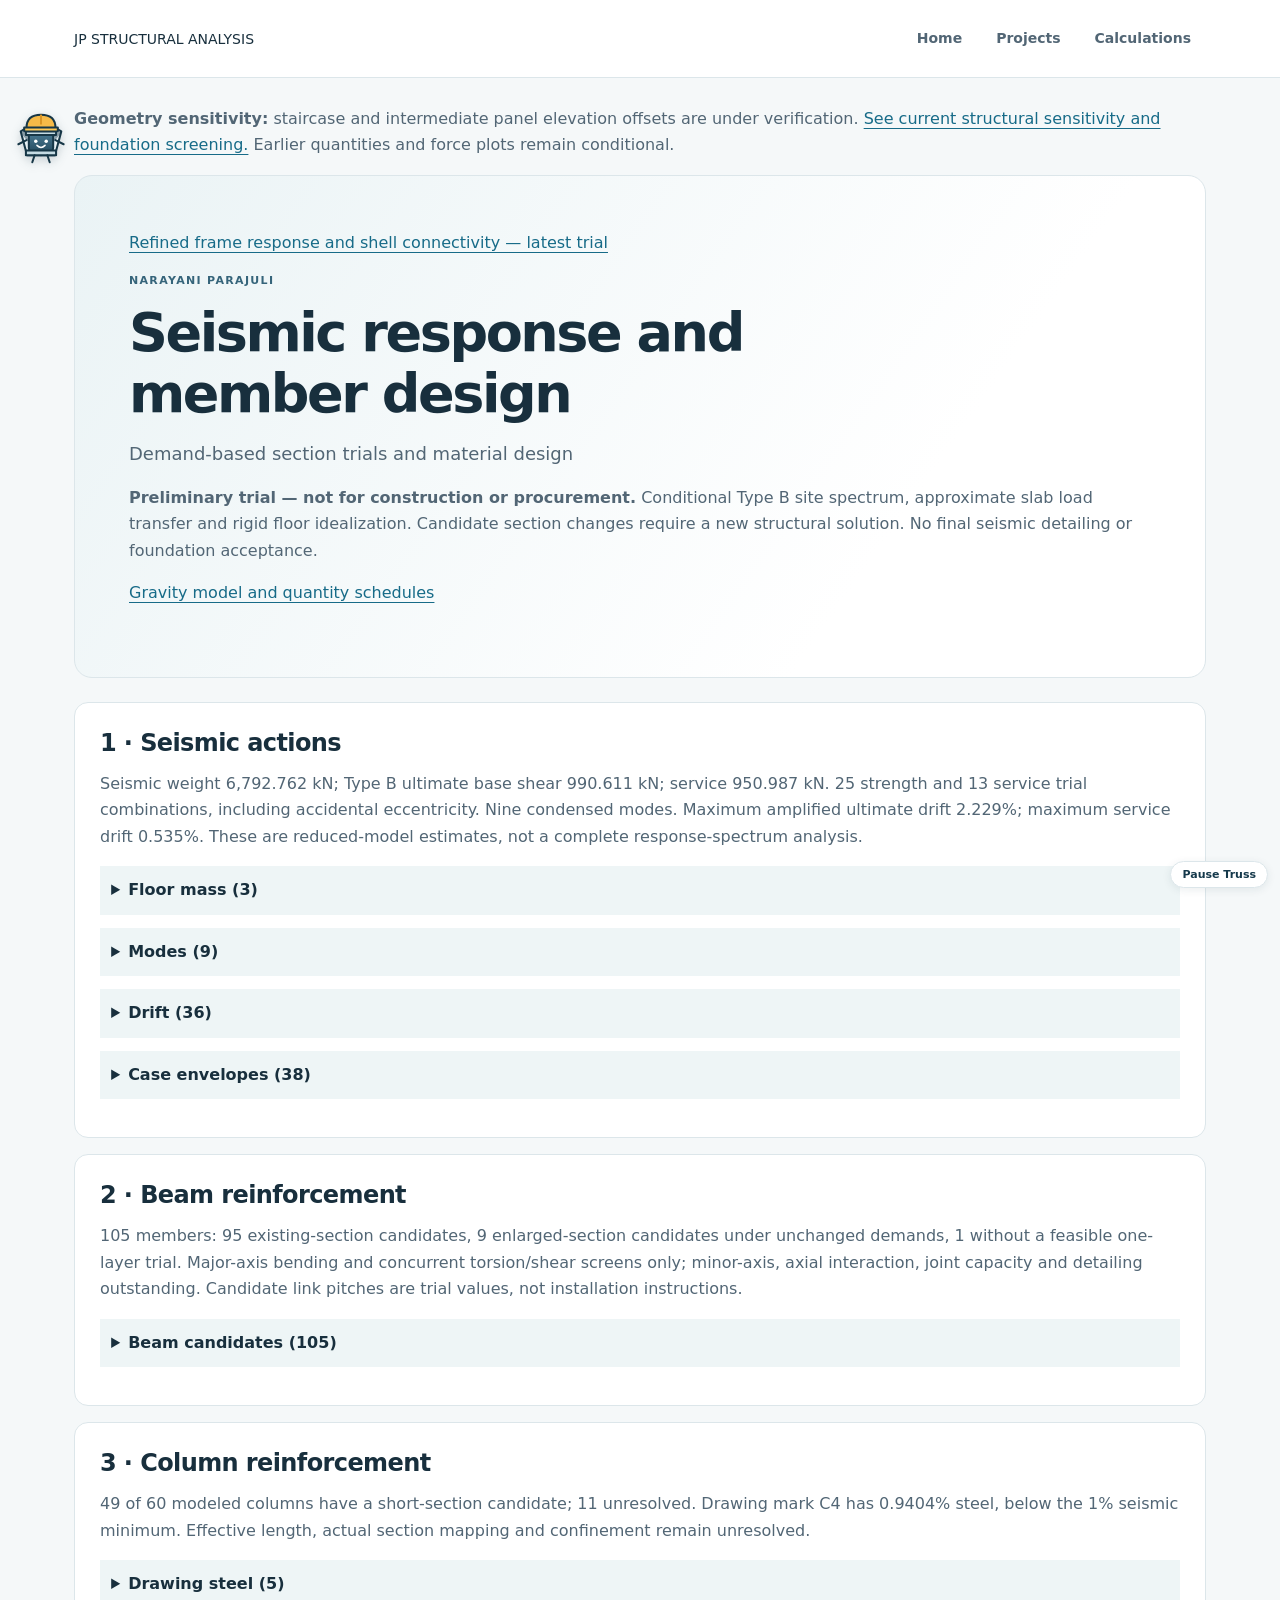
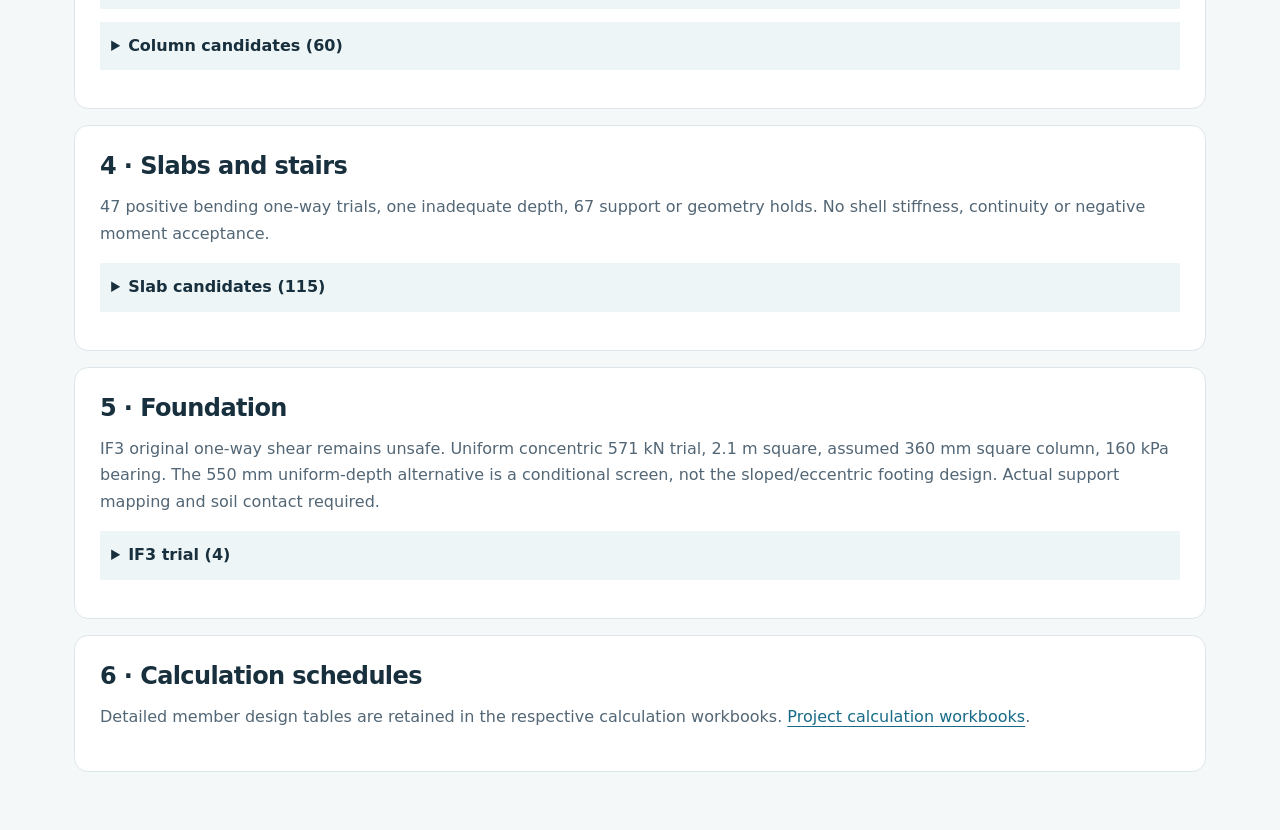
==== commit c8253f8b: "Publish geometry sensitivity and foundation screening" ====
--- a/site/design.html
+++ b/site/design.html
@@ -1 +1 @@
-<!doctype html><html lang="en"><head><meta charset="utf-8"><meta name="viewport" content="width=device-width,initial-scale=1"><title>Seismic response and member design</title><link rel="stylesheet" href="style.css"><link rel="stylesheet" href="visuals.css"><script defer src="visuals.js"></script><style>details{margin:.8rem 0}summary{cursor:pointer;font-weight:600;padding:.7rem;background:#eef5f6}td{vertical-align:top}td:last-child{min-width:200px}section.panel{margin:1rem 0}</style></head><body><header class="header"><div class="shell top"><a class="brand" href="index.html">JP STRUCTURAL ANALYSIS</a><nav><a href="index.html">Home</a><a href="projects.html">Projects</a><a href="report.html" class="active">Calculations</a></nav></div></header><main class="shell"><section class="hero"><p><a href="refinement.html">Refined frame response and shell connectivity — latest trial</a></p><div class="eyebrow">NARAYANI PARAJULI</div><h1>Seismic response and member design</h1><p class="lead">Demand-based section trials and material design</p><p class="study-alert"><strong>Preliminary trial — not for construction or procurement.</strong> Conditional Type B site spectrum, approximate slab load transfer and rigid floor idealization. Candidate section changes require a new structural solution. No final seismic detailing or foundation acceptance.</p><p><a href="report.html">Gravity model and quantity schedules</a></p></section><section class="panel"><h2>1 · Seismic actions</h2><p>Seismic weight 6,792.762 kN; Type B ultimate base shear 990.611 kN; service 950.987 kN. 25 strength and 13 service trial combinations, including accidental eccentricity. Nine condensed modes. Maximum amplified ultimate drift 2.229%; maximum service drift 0.535%. These are reduced-model estimates, not a complete response-spectrum analysis.</p><details><summary>Floor mass (3)</summary><div class="table-wrap"><table><thead><tr><th>Level</th><th>Z m</th><th>Weight kN</th><th>CM X m</th><th>CM Y m</th><th>X width m</th><th>Y width m</th><th>Mass nodes</th></tr></thead><tbody><tr><td>GF</td><td>3.048</td><td>2604.35691</td><td>10.50843</td><td>5.04474</td><td>20.85</td><td>12.55</td><td>56</td></tr><tr><td>FF</td><td>6.096</td><td>2676.86918</td><td>10.94285</td><td>5.30449</td><td>22.35</td><td>12.268</td><td>67</td></tr><tr><td>TF</td><td>9.144</td><td>1511.53554</td><td>11.5315</td><td>4.57084</td><td>22.35</td><td>12.05</td><td>34</td></tr></tbody></table></div></details><details><summary>Modes (9)</summary><div class="table-wrap"><table><thead><tr><th>Mode</th><th>Period s</th><th>Effective X fraction</th><th>Effective Y fraction</th></tr></thead><tbody><tr><td>1</td><td>0.76108</td><td>0.76981</td><td>0.03311</td></tr><tr><td>2</td><td>0.74471</td><td>0.04855</td><td>0.71983</td></tr><tr><td>3</td><td>0.65415</td><td>0.01025</td><td>0.0738</td></tr><tr><td>4</td><td>0.22992</td><td>0.12487</td><td>0.00042</td></tr><tr><td>5</td><td>0.22734</td><td>0.00045</td><td>0.12842</td></tr><tr><td>6</td><td>0.20589</td><td>0.00038</td><td>0.0</td></tr><tr><td>7</td><td>0.12857</td><td>0.03938</td><td>0.00511</td></tr><tr><td>8</td><td>0.12789</td><td>0.00567</td><td>0.03884</td></tr><tr><td>9</td><td>0.11627</td><td>0.00064</td><td>0.00046</td></tr></tbody></table></div></details><details><summary>Drift (36)</summary><div class="table-wrap"><table><thead><tr><th>Case</th><th>Level</th><th>Max X mm</th><th>Max Y mm</th><th>Raw X drift %</th><th>Raw Y drift %</th></tr></thead><tbody><tr><td>ULS X e-1</td><td>GF</td><td>9.85147</td><td>0.33258</td><td>0.32321</td><td>0.01091</td></tr><tr><td>ULS X e-1</td><td>FF</td><td>24.55696</td><td>1.2327</td><td>0.48273</td><td>0.02953</td></tr><tr><td>ULS X e-1</td><td>TF</td><td>34.69586</td><td>2.25471</td><td>0.3334</td><td>0.03353</td></tr><tr><td>ULS X e+0</td><td>GF</td><td>9.96622</td><td>0.7077</td><td>0.32698</td><td>0.02322</td></tr><tr><td>ULS X e+0</td><td>FF</td><td>24.39739</td><td>1.34019</td><td>0.47346</td><td>0.02075</td></tr><tr><td>ULS X e+0</td><td>TF</td><td>34.00937</td><td>1.41491</td><td>0.31535</td><td>0.00275</td></tr><tr><td>ULS X e+1</td><td>GF</td><td>10.43996</td><td>1.74798</td><td>0.34252</td><td>0.05735</td></tr><tr><td>ULS X e+1</td><td>FF</td><td>25.53176</td><td>3.91308</td><td>0.49514</td><td>0.07103</td></tr><tr><td>ULS X e+1</td><td>TF</td><td>35.56946</td><td>5.08454</td><td>0.32932</td><td>0.03843</td></tr><tr><td>ULS Y e-1</td><td>GF</td><td>0.43</td><td>9.76282</td><td>0.01411</td><td>0.3203</td></tr><tr><td>ULS Y e-1</td><td>FF</td><td>1.21046</td><td>24.45311</td><td>0.02617</td><td>0.48196</td></tr><tr><td>ULS Y e-1</td><td>TF</td><td>2.06229</td><td>35.20957</td><td>0.0292</td><td>0.3529</td></tr><tr><td>ULS Y e+0</td><td>GF</td><td>0.71825</td><td>9.94659</td><td>0.02356</td><td>0.32633</td></tr><tr><td>ULS Y e+0</td><td>FF</td><td>1.55315</td><td>24.66157</td><td>0.02831</td><td>0.47789</td></tr><tr><td>ULS Y e+0</td><td>TF</td><td>1.78709</td><td>34.25974</td><td>0.00924</td><td>0.3149</td></tr><tr><td>ULS Y e+1</td><td>GF</td><td>1.86651</td><td>11.39553</td><td>0.06124</td><td>0.37387</td></tr><tr><td>ULS Y e+1</td><td>FF</td><td>4.31676</td><td>28.77233</td><td>0.08279</td><td>0.55736</td></tr><tr><td>ULS Y e+1</td><td>TF</td><td>5.63646</td><td>39.97633</td><td>0.04768</td><td>0.36759</td></tr><tr><td>SLS X e-1</td><td>GF</td><td>9.45741</td><td>0.31928</td><td>0.31028</td><td>0.01048</td></tr><tr><td>SLS X e-1</td><td>FF</td><td>23.57468</td><td>1.1834</td><td>0.46342</td><td>0.02835</td></tr><tr><td>SLS X e-1</td><td>TF</td><td>33.30803</td><td>2.16452</td><td>0.32006</td><td>0.03219</td></tr><tr><td>SLS X e+0</td><td>GF</td><td>9.56757</td><td>0.67939</td><td>0.3139</td><td>0.02229</td></tr><tr><td>SLS X e+0</td><td>FF</td><td>23.42149</td><td>1.28658</td><td>0.45453</td><td>0.01992</td></tr><tr><td>SLS X e+0</td><td>TF</td><td>32.64899</td><td>1.35832</td><td>0.30274</td><td>0.00264</td></tr><tr><td>SLS X e+1</td><td>GF</td><td>10.02236</td><td>1.67806</td><td>0.32882</td><td>0.05505</td></tr><tr><td>SLS X e+1</td><td>FF</td><td>24.51049</td><td>3.75656</td><td>0.47533</td><td>0.06819</td></tr><tr><td>SLS X e+1</td><td>TF</td><td>34.14668</td><td>4.88116</td><td>0.31615</td><td>0.0369</td></tr><tr><td>SLS Y e-1</td><td>GF</td><td>0.4128</td><td>9.37231</td><td>0.01354</td><td>0.30749</td></tr><tr><td>SLS Y e-1</td><td>FF</td><td>1.16204</td><td>23.47499</td><td>0.02512</td><td>0.46269</td></tr><tr><td>SLS Y e-1</td><td>TF</td><td>1.9798</td><td>33.80118</td><td>0.02803</td><td>0.33879</td></tr><tr><td>SLS Y e+0</td><td>GF</td><td>0.68952</td><td>9.54872</td><td>0.02262</td><td>0.31328</td></tr><tr><td>SLS Y e+0</td><td>FF</td><td>1.49102</td><td>23.67511</td><td>0.02718</td><td>0.45878</td></tr><tr><td>SLS Y e+0</td><td>TF</td><td>1.7156</td><td>32.88935</td><td>0.00887</td><td>0.3023</td></tr><tr><td>SLS Y e+1</td><td>GF</td><td>1.79185</td><td>10.93971</td><td>0.05879</td><td>0.35891</td></tr><tr><td>SLS Y e+1</td><td>FF</td><td>4.14409</td><td>27.62144</td><td>0.07947</td><td>0.53506</td></tr><tr><td>SLS Y e+1</td><td>TF</td><td>5.411</td><td>38.37728</td><td>0.04577</td><td>0.35288</td></tr></tbody></table></div></details><details><summary>Case envelopes (38)</summary><div class="table-wrap"><table><thead><tr><th>Combination</th><th>N kN</th><th>Vy kN</th><th>Vz kN</th><th>T kNm</th><th>My kNm</th><th>Mz kNm</th><th>U mm</th><th>Sum Rx kN</th><th>Sum Ry kN</th><th>Sum Rz kN</th><th>Max abs Rx kN</th><th>Max abs Ry kN</th><th>Max abs Rz kN</th><th>Max abs RMx kNm</th><th>Max abs RMy kNm</th><th>Max abs RMz kNm</th></tr></thead><tbody><tr><td>1.2D+1.5L</td><td>856.27054</td><td>72.0222</td><td>125.83783</td><td>39.46478</td><td>246.81841</td><td>110.40121</td><td>75.15906</td><td>0.0</td><td>0.0</td><td>10022.25581</td><td>36.64786</td><td>19.15531</td><td>856.27054</td><td>20.20052</td><td>36.85281</td><td>0.13893</td></tr><tr><td>D+0.3L -1 ULS X e-1</td><td>582.50775</td><td>77.26586</td><td>135.81105</td><td>42.08765</td><td>188.36222</td><td>136.77171</td><td>54.30664</td><td>990.61107</td><td>0.0</td><td>6924.00276</td><td>65.91256</td><td>8.92221</td><td>582.50775</td><td>9.10259</td><td>136.77171</td><td>0.24178</td></tr><tr><td>0.9D -1 ULS X e-1</td><td>508.92214</td><td>69.98052</td><td>132.40428</td><td>41.18007</td><td>160.11344</td><td>135.13251</td><td>46.63599</td><td>990.61107</td><td>0.0</td><td>5825.78479</td><td>63.99678</td><td>7.58501</td><td>508.92215</td><td>7.70045</td><td>135.13251</td><td>0.26115</td></tr><tr><td>D+0.3L +1 ULS X e-1</td><td>585.08997</td><td>81.57906</td><td>103.41349</td><td>33.54739</td><td>171.62483</td><td>146.40334</td><td>55.39854</td><td>-990.61107</td><td>0.0</td><td>6924.00276</td><td>68.25768</td><td>17.89366</td><td>585.08996</td><td>19.66821</td><td>139.02546</td><td>0.38871</td></tr><tr><td>0.9D +1 ULS X e-1</td><td>491.00074</td><td>72.85602</td><td>103.09469</td><td>34.45498</td><td>146.47129</td><td>136.99052</td><td>47.68704</td><td>-990.61107</td><td>-0.0</td><td>5825.78478</td><td>66.4703</td><td>15.68973</td><td>491.00074</td><td>17.32454</td><td>136.99052</td><td>0.36934</td></tr><tr><td>D+0.3L -1 ULS X e+0</td><td>584.43048</td><td>77.85473</td><td>137.34168</td><td>39.80962</td><td>188.67848</td><td>136.14853</td><td>54.45578</td><td>990.61107</td><td>-0.0</td><td>6924.00276</td><td>65.43679</td><td>10.40876</td><td>584.43049</td><td>13.36425</td><td>136.14853</td><td>0.73109</td></tr><tr><td>0.9D -1 ULS X e+0</td><td>514.4162</td><td>70.56939</td><td>133.93491</td><td>38.90204</td><td>160.4297</td><td>134.93004</td><td>46.81113</td><td>990.61107</td><td>0.0</td><td>5825.78479</td><td>63.55561</td><td>8.20482</td><td>514.4162</td><td>11.02058</td><td>134.93004</td><td>0.71172</td></tr><tr><td>D+0.3L +1 ULS X e+0</td><td>586.05946</td><td>82.09144</td><td>102.47395</td><td>32.27004</td><td>171.92063</td><td>147.56834</td><td>55.56391</td><td>-990.61107</td><td>-0.0</td><td>6924.00276</td><td>67.7287</td><td>14.91929</td><td>586.05946</td><td>13.1343</td><td>137.53933</td><td>0.58416</td></tr><tr><td>0.9D +1 ULS X e+0</td><td>491.97023</td><td>73.3684</td><td>104.62532</td><td>33.09063</td><td>146.76709</td><td>135.72365</td><td>47.87639</td><td>-990.61107</td><td>0.0</td><td>5825.78479</td><td>65.94132</td><td>12.71536</td><td>491.97023</td><td>11.84632</td><td>135.72365</td><td>0.60353</td></tr><tr><td>D+0.3L -1 ULS X e+1</td><td>589.92454</td><td>78.44361</td><td>138.87232</td><td>39.60845</td><td>188.99475</td><td>140.76017</td><td>54.62141</td><td>990.61107</td><td>0.0</td><td>6924.00276</td><td>65.64096</td><td>13.38313</td><td>589.92454</td><td>22.536</td><td>140.76016</td><td>1.70396</td></tr><tr><td>0.9D -1 ULS X e+1</td><td>519.91026</td><td>71.15827</td><td>135.46555</td><td>38.78786</td><td>160.74597</td><td>140.27473</td><td>47.00526</td><td>990.61107</td><td>0.0</td><td>5825.78479</td><td>64.5554</td><td>12.00248</td><td>519.91026</td><td>22.27817</td><td>140.27473</td><td>1.68459</td></tr><tr><td>D+0.3L +1 ULS X e+1</td><td>587.02896</td><td>82.60382</td><td>103.98071</td><td>32.41739</td><td>172.21644</td><td>148.73333</td><td>55.74339</td><td>-990.61107</td><td>-0.0</td><td>6924.00276</td><td>67.19972</td><td>13.32891</td><td>587.02895</td><td>22.65145</td><td>140.00525</td><td>1.55703</td></tr><tr><td>0.9D +1 ULS X e+1</td><td>492.93973</td><td>73.88078</td><td>106.15596</td><td>33.23798</td><td>147.0629</td><td>139.48952</td><td>48.08192</td><td>-990.61107</td><td>-0.0</td><td>5825.78479</td><td>65.41234</td><td>12.78983</td><td>492.93973</td><td>22.52398</td><td>139.48952</td><td>1.5764</td></tr><tr><td>D+0.3L -1 ULS Y e-1</td><td>626.19217</td><td>45.71273</td><td>95.49924</td><td>36.55875</td><td>163.6145</td><td>72.18121</td><td>53.86844</td><td>0.0</td><td>990.61107</td><td>6924.00276</td><td>21.44407</td><td>64.9906</td><td>626.19217</td><td>133.10216</td><td>22.30502</td><td>0.59526</td></tr><tr><td>0.9D -1 ULS Y e-1</td><td>529.86205</td><td>36.98969</td><td>90.68766</td><td>35.52992</td><td>135.36572</td><td>59.17523</td><td>46.03223</td><td>-0.0</td><td>990.61107</td><td>5825.78479</td><td>16.64783</td><td>64.76216</td><td>529.86205</td><td>132.97454</td><td>17.46803</td><td>0.61463</td></tr><tr><td>D+0.3L +1 ULS Y e-1</td><td>561.73877</td><td>44.77988</td><td>99.11388</td><td>38.1837</td><td>164.36039</td><td>70.49984</td><td>53.94588</td><td>0.0</td><td>-990.61107</td><td>6924.00276</td><td>20.71986</td><td>65.89234</td><td>561.73877</td><td>134.78358</td><td>19.94341</td><td>0.74219</td></tr><tr><td>0.9D +1 ULS Y e-1</td><td>486.90344</td><td>36.05684</td><td>93.67545</td><td>34.48057</td><td>136.11161</td><td>57.49386</td><td>46.10144</td><td>-0.0</td><td>-990.61107</td><td>5825.78479</td><td>15.92362</td><td>63.6884</td><td>486.90344</td><td>132.4399</td><td>15.10642</td><td>0.72282</td></tr><tr><td>D+0.3L -1 ULS Y e+0</td><td>629.13076</td><td>44.76726</td><td>89.69996</td><td>38.16764</td><td>164.19501</td><td>70.04858</td><td>54.50052</td><td>-0.0</td><td>990.61107</td><td>6924.00276</td><td>20.25169</td><td>69.07297</td><td>629.13076</td><td>141.99679</td><td>19.06349</td><td>1.16638</td></tr><tr><td>0.9D -1 ULS Y e+0</td><td>532.80064</td><td>36.04422</td><td>84.88839</td><td>33.96116</td><td>141.57246</td><td>57.0426</td><td>46.77426</td><td>-0.0</td><td>990.61107</td><td>5825.78479</td><td>15.45545</td><td>68.73406</td><td>532.80064</td><td>141.57246</td><td>14.63513</td><td>1.14701</td></tr><tr><td>D+0.3L +1 ULS Y e+0</td><td>567.54943</td><td>45.72536</td><td>93.27978</td><td>39.95137</td><td>163.77988</td><td>72.63247</td><td>54.61249</td><td>0.0</td><td>-990.61107</td><td>6924.00276</td><td>21.91224</td><td>69.02893</td><td>567.54943</td><td>141.318</td><td>23.18494</td><td>1.01945</td></tr><tr><td>0.9D +1 ULS Y e+0</td><td>492.71411</td><td>37.00231</td><td>87.84136</td><td>35.41966</td><td>141.45342</td><td>59.62649</td><td>46.87583</td><td>0.0</td><td>-990.61107</td><td>5825.78479</td><td>17.116</td><td>69.08348</td><td>492.71411</td><td>141.45342</td><td>18.68828</td><td>1.03882</td></tr><tr><td>D+0.3L -1 ULS Y e+1</td><td>632.06935</td><td>43.82179</td><td>88.52923</td><td>39.77653</td><td>164.77552</td><td>67.91595</td><td>55.17753</td><td>0.0</td><td>990.61107</td><td>6924.00276</td><td>19.05931</td><td>78.96413</td><td>632.06935</td><td>162.46204</td><td>27.97547</td><td>2.92802</td></tr><tr><td>0.9D -1 ULS Y e+1</td><td>535.73923</td><td>35.09875</td><td>86.93945</td><td>35.57005</td><td>162.0377</td><td>54.90997</td><td>47.57472</td><td>0.0</td><td>990.61107</td><td>5825.78479</td><td>15.72464</td><td>78.62522</td><td>535.73923</td><td>162.0377</td><td>25.94054</td><td>2.90865</td></tr><tr><td>D+0.3L +1 ULS Y e+1</td><td>573.36009</td><td>46.67083</td><td>90.48252</td><td>41.71903</td><td>163.19937</td><td>74.7651</td><td>55.3231</td><td>0.0</td><td>-990.61107</td><td>6924.00276</td><td>23.10461</td><td>79.23301</td><td>573.3601</td><td>162.10117</td><td>31.52148</td><td>2.78109</td></tr><tr><td>0.9D +1 ULS Y e+1</td><td>498.52477</td><td>37.94779</td><td>88.61191</td><td>37.18732</td><td>162.23659</td><td>61.75912</td><td>47.69799</td><td>0.0</td><td>-990.61107</td><td>5825.78479</td><td>19.5875</td><td>79.28756</td><td>498.52477</td><td>162.23659</td><td>29.88229</td><td>2.80046</td></tr><tr><td>D+L service</td><td>677.8813</td><td>56.13108</td><td>99.84621</td><td>31.11164</td><td>194.70976</td><td>86.56404</td><td>59.13847</td><td>-0.0</td><td>0.0</td><td>7976.12271</td><td>28.05096</td><td>15.09467</td><td>677.8813</td><td>15.89048</td><td>28.18792</td><td>0.10464</td></tr><tr><td>D+0.3L -1 SLS X e-1</td><td>582.32681</td><td>75.60195</td><td>131.27171</td><td>40.57495</td><td>187.38723</td><td>131.70282</td><td>53.91594</td><td>950.98663</td><td>-0.0</td><td>6924.00276</td><td>63.74713</td><td>8.88596</td><td>582.32681</td><td>9.07031</td><td>131.70282</td><td>0.22917</td></tr><tr><td>D+0.3L +1 SLS X e-1</td><td>583.32621</td><td>80.12575</td><td>102.49588</td><td>32.03469</td><td>170.70994</td><td>143.40083</td><td>54.96911</td><td>-950.98663</td><td>-0.0</td><td>6924.00276</td><td>65.97766</td><td>17.68448</td><td>583.32621</td><td>19.41146</td><td>133.88108</td><td>0.3761</td></tr><tr><td>D+0.3L -1 SLS X e+0</td><td>583.86843</td><td>76.16727</td><td>132.74112</td><td>38.38804</td><td>187.69084</td><td>131.1272</td><td>54.05413</td><td>950.98663</td><td>0.0</td><td>6924.00276</td><td>63.29039</td><td>10.49897</td><td>583.86843</td><td>13.35966</td><td>131.1272</td><td>0.70479</td></tr><tr><td>D+0.3L +1 SLS X e+0</td><td>584.25693</td><td>80.61763</td><td>101.59392</td><td>30.83542</td><td>170.99391</td><td>144.51922</td><td>55.1232</td><td>-950.98663</td><td>0.0</td><td>6924.00276</td><td>65.46984</td><td>14.82908</td><td>584.25693</td><td>13.1389</td><td>132.48887</td><td>0.55786</td></tr><tr><td>D+0.3L -1 SLS X e+1</td><td>585.41004</td><td>76.73259</td><td>134.21053</td><td>38.16793</td><td>187.99446</td><td>135.22291</td><td>54.20767</td><td>950.98663</td><td>0.0</td><td>6924.00276</td><td>63.42163</td><td>13.35436</td><td>585.41004</td><td>21.7213</td><td>135.22291</td><td>1.63874</td></tr><tr><td>D+0.3L +1 SLS X e+1</td><td>585.18764</td><td>81.10952</td><td>100.69197</td><td>30.97688</td><td>171.27789</td><td>145.63761</td><td>55.29042</td><td>-950.98663</td><td>-0.0</td><td>6924.00276</td><td>64.96202</td><td>12.92734</td><td>585.18764</td><td>21.83773</td><td>134.50498</td><td>1.49181</td></tr><tr><td>D+0.3L -1 SLS Y e-1</td><td>624.26386</td><td>45.69408</td><td>93.07704</td><td>36.08947</td><td>163.62942</td><td>72.14759</td><td>53.52685</td><td>-0.0</td><td>950.98663</td><td>6924.00276</td><td>21.42958</td><td>62.52256</td><td>624.26386</td><td>127.89646</td><td>22.25779</td><td>0.56851</td></tr><tr><td>D+0.3L +1 SLS Y e-1</td><td>558.53631</td><td>44.79854</td><td>96.69122</td><td>37.70194</td><td>164.34547</td><td>70.53347</td><td>53.60165</td><td>0.0</td><td>-950.98663</td><td>6924.00276</td><td>20.73434</td><td>63.7632</td><td>558.53631</td><td>129.92221</td><td>19.99064</td><td>0.71544</td></tr><tr><td>D+0.3L -1 SLS Y e+0</td><td>627.0849</td><td>44.78642</td><td>87.50973</td><td>37.63401</td><td>164.18671</td><td>70.10026</td><td>54.11263</td><td>-0.0</td><td>950.98663</td><td>6924.00276</td><td>20.2849</td><td>66.41271</td><td>627.0849</td><td>136.4339</td><td>19.14592</td><td>1.12266</td></tr><tr><td>D+0.3L +1 SLS Y e+0</td><td>564.11455</td><td>45.70619</td><td>91.09049</td><td>39.3989</td><td>163.78818</td><td>72.58079</td><td>54.22089</td><td>0.0</td><td>-950.98663</td><td>6924.00276</td><td>21.87902</td><td>66.28181</td><td>564.11455</td><td>135.66687</td><td>23.10251</td><td>0.97573</td></tr><tr><td>D+0.3L -1 SLS Y e+1</td><td>629.90595</td><td>43.87877</td><td>85.94289</td><td>39.17854</td><td>164.74399</td><td>68.05293</td><td>54.74061</td><td>-0.0</td><td>950.98663</td><td>6924.00276</td><td>19.14022</td><td>75.90823</td><td>629.90595</td><td>156.08054</td><td>27.2731</td><td>2.81384</td></tr><tr><td>D+0.3L +1 SLS Y e+1</td><td>569.69279</td><td>46.61385</td><td>87.59436</td><td>41.09586</td><td>163.23089</td><td>74.62812</td><td>54.88147</td><td>-0.0</td><td>-950.98663</td><td>6924.00276</td><td>23.02371</td><td>76.07773</td><td>569.69278</td><td>155.61871</td><td>30.58539</td><td>2.66691</td></tr></tbody></table></div></details></section><section class="panel"><h2>2 · Beam reinforcement</h2><p>105 members: 95 existing-section candidates, 9 enlarged-section candidates under unchanged demands, 1 without a feasible one-layer trial. Major-axis bending and concurrent torsion/shear screens only; minor-axis, axial interaction, joint capacity and detailing outstanding. Candidate link pitches are trial values, not installation instructions.</p><details><summary>Beam candidates (105)</summary><div class="table-wrap"><table><thead><tr><th>Member</th><th>Section</th><th>Length m</th><th>Old b mm</th><th>Old h mm</th><th>Trial b mm</th><th>Trial h mm</th><th>Bars each face</th><th>Dia mm</th><th>As each face mm²</th><th>Equivalent M kNm</th><th>Trial capacity kNm</th><th>Equivalent shear MPa</th><th>Trial link pitch mm</th><th>Straight bars kg</th><th>Gross m³</th><th>Scope</th></tr></thead><tbody><tr><td>GF-B3</td><td>beam 12*16</td><td>4.9</td><td>300</td><td>400</td><td>300</td><td>400</td><td>4</td><td>16</td><td>804.25</td><td>96.442</td><td>111.909</td><td>0.788</td><td>85</td><td>61.871</td><td>0.588</td><td>Existing geometry trial</td></tr><tr><td>GF-B9</td><td>beam 12*16</td><td>4.823</td><td>300</td><td>400</td><td>300</td><td>400</td><td>5</td><td>16</td><td>1005.31</td><td>120.638</td><td>139.2</td><td>1.817</td><td>85</td><td>76.123</td><td>0.5788</td><td>Existing geometry trial</td></tr><tr><td>GF-B18</td><td>beam 12*16</td><td>4.965</td><td>300</td><td>400</td><td>300</td><td>400</td><td>6</td><td>12</td><td>678.58</td><td>89.389</td><td>95.807</td><td>0.578</td><td>70</td><td>52.896</td><td>0.5958</td><td>Existing geometry trial</td></tr><tr><td>GF-B20</td><td>beam 12*16</td><td>4.812</td><td>300</td><td>400</td><td>300</td><td>400</td><td>6</td><td>12</td><td>678.58</td><td>91.324</td><td>95.807</td><td>0.599</td><td>70</td><td>51.266</td><td>0.5774</td><td>Existing geometry trial</td></tr><tr><td>GF-B22</td><td>beam 12*16</td><td>3.6</td><td>300</td><td>400</td><td>300</td><td>400</td><td>4</td><td>16</td><td>804.25</td><td>110.186</td><td>111.909</td><td>1.089</td><td>85</td><td>45.456</td><td>0.432</td><td>Existing geometry trial</td></tr><tr><td>GF-B23</td><td>beam 12*16</td><td>2.825</td><td>300</td><td>400</td><td>300</td><td>400</td><td>5</td><td>16</td><td>1005.31</td><td>120.178</td><td>139.2</td><td>1.238</td><td>85</td><td>44.588</td><td>0.339</td><td>Existing geometry trial</td></tr><tr><td>GF-B24</td><td>beam 12*16</td><td>4.275</td><td>300</td><td>400</td><td>300</td><td>400</td><td>4</td><td>16</td><td>804.25</td><td>100.886</td><td>111.909</td><td>0.691</td><td>85</td><td>53.979</td><td>0.513</td><td>Existing geometry trial</td></tr><tr><td>GF-B25</td><td>beam 12*16</td><td>4.812</td><td>300</td><td>400</td><td>300</td><td>400</td><td>6</td><td>12</td><td>678.58</td><td>91.584</td><td>95.807</td><td>0.581</td><td>70</td><td>51.266</td><td>0.5774</td><td>Existing geometry trial</td></tr><tr><td>GF-B26</td><td>beam 12*16</td><td>4.965</td><td>300</td><td>400</td><td>300</td><td>450</td><td>6</td><td>16</td><td>1206.37</td><td>168.542</td><td>192.72</td><td>2.648</td><td>70</td><td>94.037</td><td>0.6703</td><td>Changed geometry; reanalysis required</td></tr><tr><td>GF-B27</td><td>beam 12*16</td><td>4.823</td><td>300</td><td>400</td><td>300</td><td>400</td><td>4</td><td>16</td><td>804.25</td><td>104.972</td><td>111.909</td><td>2.565</td><td>70</td><td>60.899</td><td>0.5788</td><td>Existing geometry trial</td></tr><tr><td>GF-B28</td><td>beam 12*16</td><td>4.275</td><td>300</td><td>400</td><td>300</td><td>400</td><td>4</td><td>16</td><td>804.25</td><td>104.389</td><td>111.909</td><td>2.456</td><td>75</td><td>53.979</td><td>0.513</td><td>Existing geometry trial</td></tr><tr><td>GF-B30</td><td>beam 12*16</td><td>2.825</td><td>300</td><td>400</td><td>300</td><td>400</td><td>5</td><td>16</td><td>1005.31</td><td>124.863</td><td>139.2</td><td>1.626</td><td>85</td><td>44.588</td><td>0.339</td><td>Existing geometry trial</td></tr><tr><td>GF-B31</td><td>beam 12*16</td><td>3.6</td><td>300</td><td>400</td><td>300</td><td>400</td><td>6</td><td>12</td><td>678.58</td><td>91.625</td><td>95.807</td><td>0.668</td><td>70</td><td>38.354</td><td>0.432</td><td>Existing geometry trial</td></tr><tr><td>GF-B32</td><td>beam 12*16</td><td>4.9</td><td>300</td><td>400</td><td>300</td><td>400</td><td>6</td><td>12</td><td>678.58</td><td>88.717</td><td>95.807</td><td>0.594</td><td>70</td><td>52.203</td><td>0.588</td><td>Existing geometry trial</td></tr><tr><td>GF-B33</td><td>beam 12*16</td><td>3.6</td><td>300</td><td>400</td><td>300</td><td>400</td><td>4</td><td>16</td><td>804.25</td><td>98.404</td><td>111.909</td><td>0.671</td><td>85</td><td>45.456</td><td>0.432</td><td>Existing geometry trial</td></tr><tr><td>GF-B34</td><td>beam 12*16</td><td>4.275</td><td>300</td><td>400</td><td>300</td><td>400</td><td>6</td><td>12</td><td>678.58</td><td>88.741</td><td>95.807</td><td>1.083</td><td>70</td><td>45.545</td><td>0.513</td><td>Existing geometry trial</td></tr><tr><td>GF-B35</td><td>beam 12*16</td><td>2.825</td><td>300</td><td>400</td><td>300</td><td>400</td><td>5</td><td>16</td><td>1005.31</td><td>113.951</td><td>139.2</td><td>1.371</td><td>85</td><td>44.588</td><td>0.339</td><td>Existing geometry trial</td></tr><tr><td>GF-B36</td><td>beam 12*16</td><td>3.6</td><td>300</td><td>400</td><td>300</td><td>400</td><td>6</td><td>12</td><td>678.58</td><td>89.641</td><td>95.807</td><td>0.756</td><td>70</td><td>38.354</td><td>0.432</td><td>Existing geometry trial</td></tr><tr><td>GF-B42</td><td>beam 12*16</td><td>4.275</td><td>300</td><td>400</td><td>300</td><td>400</td><td>6</td><td>12</td><td>678.58</td><td>87.952</td><td>95.807</td><td>0.623</td><td>70</td><td>45.545</td><td>0.513</td><td>Existing geometry trial</td></tr><tr><td>GF-B45</td><td>beam 12*16</td><td>9.777</td><td>300</td><td>400</td><td>300</td><td>500</td><td>6</td><td>16</td><td>1206.37</td><td>213.334</td><td>218.945</td><td>0.789</td><td>95</td><td>185.177</td><td>1.4665</td><td>Changed geometry; reanalysis required</td></tr><tr><td>GF-B46</td><td>beam 12*16</td><td>4.823</td><td>300</td><td>400</td><td>300</td><td>400</td><td>5</td><td>16</td><td>1005.31</td><td>117.876</td><td>139.2</td><td>1.245</td><td>85</td><td>76.123</td><td>0.5788</td><td>Existing geometry trial</td></tr><tr><td>GF-B47</td><td>beam 12*16</td><td>4.823</td><td>300</td><td>400</td><td>300</td><td>400</td><td>6</td><td>12</td><td>678.58</td><td>91.805</td><td>95.807</td><td>0.654</td><td>70</td><td>51.383</td><td>0.5788</td><td>Existing geometry trial</td></tr><tr><td>GF-B49</td><td>beam 12*16</td><td>4.965</td><td>300</td><td>400</td><td>300</td><td>400</td><td>6</td><td>16</td><td>1206.37</td><td>153.627</td><td>166.494</td><td>2.77</td><td>65</td><td>94.037</td><td>0.5958</td><td>Existing geometry trial</td></tr><tr><td>GF-B52</td><td>beam 12*16</td><td>4.812</td><td>300</td><td>400</td><td>300</td><td>400</td><td>5</td><td>12</td><td>565.49</td><td>72.772</td><td>80.247</td><td>0.382</td><td>70</td><td>42.722</td><td>0.5774</td><td>Existing geometry trial</td></tr><tr><td>GF-B53</td><td>BEAM 9*12</td><td>1.915</td><td>228.6</td><td>304.8</td><td>228.6</td><td>304.8</td><td>3</td><td>16</td><td>603.19</td><td>45.407</td><td>58.998</td><td>0.801</td><td>65</td><td>18.135</td><td>0.1334</td><td>Existing geometry trial</td></tr><tr><td>GF-B54</td><td>BEAM 9*12</td><td>2.965</td><td>228.6</td><td>304.8</td><td>228.6</td><td>304.8</td><td>2</td><td>16</td><td>402.12</td><td>37.064</td><td>40.014</td><td>0.486</td><td>65</td><td>18.719</td><td>0.2066</td><td>Existing geometry trial</td></tr><tr><td>GF-B55</td><td>BEAM 9*12</td><td>1.915</td><td>228.6</td><td>304.8</td><td>228.6</td><td>304.8</td><td>3</td><td>16</td><td>603.19</td><td>46.726</td><td>58.998</td><td>0.809</td><td>65</td><td>18.135</td><td>0.1334</td><td>Existing geometry trial</td></tr><tr><td>GF-B56</td><td>BEAM 9*12</td><td>1.85</td><td>228.6</td><td>304.8</td><td>228.6</td><td>304.8</td><td>2</td><td>16</td><td>402.12</td><td>36.281</td><td>40.014</td><td>0.684</td><td>65</td><td>11.68</td><td>0.1289</td><td>Existing geometry trial</td></tr><tr><td>GF-B58</td><td>BEAM 9*12</td><td>1.85</td><td>228.6</td><td>304.8</td><td>228.6</td><td>304.8</td><td>3</td><td>12</td><td>339.29</td><td>33.588</td><td>34.49</td><td>0.604</td><td>65</td><td>9.855</td><td>0.1289</td><td>Existing geometry trial</td></tr><tr><td>TF-B3</td><td>beam 9*16</td><td>4.9</td><td>228.6</td><td>431.8</td><td>228.6</td><td>431.8</td><td>3</td><td>12</td><td>339.29</td><td>48.8</td><td>53.225</td><td>0.691</td><td>70</td><td>26.102</td><td>0.4837</td><td>Existing geometry trial</td></tr><tr><td>TF-B9</td><td>beam 9*16</td><td>4.823</td><td>228.6</td><td>431.8</td><td>228.6</td><td>431.8</td><td>3</td><td>12</td><td>339.29</td><td>38.667</td><td>53.225</td><td>0.279</td><td>70</td><td>25.692</td><td>0.4761</td><td>Existing geometry trial</td></tr><tr><td>TF-B18</td><td>beam 9*16</td><td>4.965</td><td>228.6</td><td>431.8</td><td>228.6</td><td>431.8</td><td>3</td><td>12</td><td>339.29</td><td>42.23</td><td>53.225</td><td>0.47</td><td>70</td><td>26.448</td><td>0.4901</td><td>Existing geometry trial</td></tr><tr><td>TF-B20</td><td>beam 9*16</td><td>4.812</td><td>228.6</td><td>431.8</td><td>228.6</td><td>431.8</td><td>3</td><td>12</td><td>339.29</td><td>43.005</td><td>53.225</td><td>0.441</td><td>70</td><td>25.633</td><td>0.475</td><td>Existing geometry trial</td></tr><tr><td>TF-B22</td><td>beam 9*16</td><td>3.6</td><td>228.6</td><td>431.8</td><td>228.6</td><td>431.8</td><td>3</td><td>12</td><td>339.29</td><td>47.613</td><td>53.225</td><td>0.418</td><td>70</td><td>19.177</td><td>0.3554</td><td>Existing geometry trial</td></tr><tr><td>TF-B23</td><td>beam 9*16</td><td>2.825</td><td>228.6</td><td>431.8</td><td>228.6</td><td>431.8</td><td>3</td><td>12</td><td>339.29</td><td>49.187</td><td>53.225</td><td>0.44</td><td>70</td><td>15.048</td><td>0.2789</td><td>Existing geometry trial</td></tr><tr><td>TF-B24</td><td>beam 9*16</td><td>4.275</td><td>228.6</td><td>431.8</td><td>228.6</td><td>431.8</td><td>3</td><td>12</td><td>339.29</td><td>48.397</td><td>53.225</td><td>0.366</td><td>70</td><td>22.772</td><td>0.422</td><td>Existing geometry trial</td></tr><tr><td>TF-B26</td><td>beam 9*16</td><td>4.965</td><td>228.6</td><td>431.8</td><td>228.6</td><td>431.8</td><td>2</td><td>16</td><td>402.12</td><td>58.927</td><td>62.219</td><td>1.12</td><td>95</td><td>31.346</td><td>0.4901</td><td>Existing geometry trial</td></tr><tr><td>TF-B30</td><td>beam 9*16</td><td>2.825</td><td>228.6</td><td>431.8</td><td>228.6</td><td>431.8</td><td>2</td><td>16</td><td>402.12</td><td>55.189</td><td>62.219</td><td>0.476</td><td>95</td><td>17.835</td><td>0.2789</td><td>Existing geometry trial</td></tr><tr><td>TF-B31</td><td>beam 9*16</td><td>3.6</td><td>228.6</td><td>431.8</td><td>228.6</td><td>431.8</td><td>3</td><td>12</td><td>339.29</td><td>44.31</td><td>53.225</td><td>0.335</td><td>70</td><td>19.177</td><td>0.3554</td><td>Existing geometry trial</td></tr><tr><td>TF-B32</td><td>beam 9*16</td><td>4.9</td><td>228.6</td><td>431.8</td><td>228.6</td><td>431.8</td><td>3</td><td>12</td><td>339.29</td><td>45.964</td><td>53.225</td><td>0.341</td><td>70</td><td>26.102</td><td>0.4837</td><td>Existing geometry trial</td></tr><tr><td>TF-B33</td><td>beam 9*16</td><td>3.6</td><td>228.6</td><td>431.8</td><td>228.6</td><td>431.8</td><td>3</td><td>12</td><td>339.29</td><td>50.236</td><td>53.225</td><td>0.39</td><td>70</td><td>19.177</td><td>0.3554</td><td>Existing geometry trial</td></tr><tr><td>TF-B34</td><td>beam 9*16</td><td>4.275</td><td>228.6</td><td>431.8</td><td>228.6</td><td>431.8</td><td>3</td><td>12</td><td>339.29</td><td>40.136</td><td>53.225</td><td>0.419</td><td>70</td><td>22.772</td><td>0.422</td><td>Existing geometry trial</td></tr><tr><td>TF-B35</td><td>beam 9*16</td><td>2.825</td><td>228.6</td><td>431.8</td><td>228.6</td><td>431.8</td><td>3</td><td>12</td><td>339.29</td><td>44.146</td><td>53.225</td><td>0.41</td><td>70</td><td>15.048</td><td>0.2789</td><td>Existing geometry trial</td></tr><tr><td>TF-B36</td><td>beam 9*16</td><td>3.6</td><td>228.6</td><td>431.8</td><td>228.6</td><td>431.8</td><td>3</td><td>12</td><td>339.29</td><td>41.617</td><td>53.225</td><td>0.33</td><td>70</td><td>19.177</td><td>0.3554</td><td>Existing geometry trial</td></tr><tr><td>TF-B42</td><td>beam 9*16</td><td>4.275</td><td>228.6</td><td>431.8</td><td>228.6</td><td>431.8</td><td>3</td><td>12</td><td>339.29</td><td>45.001</td><td>53.225</td><td>0.277</td><td>70</td><td>22.772</td><td>0.422</td><td>Existing geometry trial</td></tr><tr><td>TF-B44</td><td>beam 9*16</td><td>6.425</td><td>228.6</td><td>431.8</td><td>228.6</td><td>431.8</td><td>4</td><td>16</td><td>804.25</td><td>115.354</td><td>122.376</td><td>1.01</td><td>95</td><td>81.126</td><td>0.6342</td><td>Existing geometry trial</td></tr><tr><td>TF-B45</td><td>beam 9*16</td><td>9.777</td><td>228.6</td><td>431.8</td><td>228.6</td><td>431.8</td><td>3</td><td>12</td><td>339.29</td><td>36.146</td><td>53.225</td><td>0.19</td><td>70</td><td>52.081</td><td>0.9651</td><td>Existing geometry trial</td></tr><tr><td>TF-B46</td><td>beam 9*16</td><td>4.823</td><td>228.6</td><td>431.8</td><td>228.6</td><td>431.8</td><td>3</td><td>12</td><td>339.29</td><td>36.788</td><td>53.225</td><td>0.238</td><td>70</td><td>25.692</td><td>0.4761</td><td>Existing geometry trial</td></tr><tr><td>TF-B47</td><td>beam 9*16</td><td>4.823</td><td>228.6</td><td>431.8</td><td>228.6</td><td>431.8</td><td>3</td><td>12</td><td>339.29</td><td>46.878</td><td>53.225</td><td>0.409</td><td>70</td><td>25.692</td><td>0.4761</td><td>Existing geometry trial</td></tr><tr><td>TF-B49</td><td>beam 9*16</td><td>4.965</td><td>228.6</td><td>431.8</td><td>228.6</td><td>431.8</td><td>2</td><td>16</td><td>402.12</td><td>57.666</td><td>62.219</td><td>1.283</td><td>95</td><td>31.346</td><td>0.4901</td><td>Existing geometry trial</td></tr><tr><td>TF-B52</td><td>beam 9*16</td><td>4.812</td><td>228.6</td><td>431.8</td><td>228.6</td><td>431.8</td><td>3</td><td>12</td><td>339.29</td><td>40.684</td><td>53.225</td><td>0.444</td><td>70</td><td>25.633</td><td>0.475</td><td>Existing geometry trial</td></tr><tr><td>TF-B13</td><td>BEAM 9*12</td><td>1.5</td><td>228.6</td><td>304.8</td><td>228.6</td><td>304.8</td><td>3</td><td>12</td><td>339.29</td><td>28.553</td><td>34.49</td><td>0.702</td><td>65</td><td>7.99</td><td>0.1045</td><td>Existing geometry trial</td></tr><tr><td>TF-B12</td><td>BEAM 9*12</td><td>2.825</td><td>228.6</td><td>304.8</td><td>228.6</td><td>304.8</td><td>3</td><td>12</td><td>339.29</td><td>23.599</td><td>34.49</td><td>0.337</td><td>65</td><td>15.048</td><td>0.1968</td><td>Existing geometry trial</td></tr><tr><td>TF-B61</td><td>beam 9*16</td><td>1.5</td><td>228.6</td><td>431.8</td><td>228.6</td><td>431.8</td><td>2</td><td>16</td><td>402.12</td><td>57.375</td><td>62.219</td><td>0.939</td><td>95</td><td>9.47</td><td>0.1481</td><td>Existing geometry trial</td></tr><tr><td>FF-B3</td><td>beam 9*16</td><td>4.9</td><td>228.6</td><td>431.8</td><td>228.6</td><td>431.8</td><td>3</td><td>16</td><td>603.19</td><td>84.576</td><td>92.305</td><td>0.904</td><td>95</td><td>46.403</td><td>0.4837</td><td>Existing geometry trial</td></tr><tr><td>FF-B9</td><td>beam 9*16</td><td>4.823</td><td>228.6</td><td>431.8</td><td>228.6</td><td>431.8</td><td>3</td><td>16</td><td>603.19</td><td>86.365</td><td>92.305</td><td>0.691</td><td>95</td><td>45.674</td><td>0.4761</td><td>Existing geometry trial</td></tr><tr><td>FF-B18</td><td>beam 9*16</td><td>4.965</td><td>228.6</td><td>431.8</td><td>228.6</td><td>431.8</td><td>3</td><td>16</td><td>603.19</td><td>85.857</td><td>92.305</td><td>0.674</td><td>95</td><td>47.019</td><td>0.4901</td><td>Existing geometry trial</td></tr><tr><td>FF-B20</td><td>beam 9*16</td><td>4.812</td><td>228.6</td><td>431.8</td><td>228.6</td><td>431.8</td><td>3</td><td>16</td><td>603.19</td><td>80.558</td><td>92.305</td><td>0.63</td><td>95</td><td>45.57</td><td>0.475</td><td>Existing geometry trial</td></tr><tr><td>FF-B22</td><td>beam 9*16</td><td>3.6</td><td>228.6</td><td>431.8</td><td>228.6</td><td>431.8</td><td>4</td><td>16</td><td>804.25</td><td>92.618</td><td>122.376</td><td>1.011</td><td>95</td><td>45.456</td><td>0.3554</td><td>Existing geometry trial</td></tr><tr><td>FF-B23</td><td>beam 9*16</td><td>2.825</td><td>228.6</td><td>431.8</td><td>228.6</td><td>431.8</td><td>4</td><td>16</td><td>804.25</td><td>104.969</td><td>122.376</td><td>1.198</td><td>95</td><td>35.67</td><td>0.2789</td><td>Existing geometry trial</td></tr><tr><td>FF-B24</td><td>beam 9*16</td><td>4.275</td><td>228.6</td><td>431.8</td><td>228.6</td><td>431.8</td><td>3</td><td>16</td><td>603.19</td><td>87.466</td><td>92.305</td><td>0.721</td><td>95</td><td>40.484</td><td>0.422</td><td>Existing geometry trial</td></tr><tr><td>FF-B25</td><td>beam 9*16</td><td>4.812</td><td>228.6</td><td>431.8</td><td>228.6</td><td>431.8</td><td>4</td><td>16</td><td>804.25</td><td>98.954</td><td>122.376</td><td>1.783</td><td>95</td><td>60.76</td><td>0.475</td><td>Existing geometry trial</td></tr><tr><td>FF-B26</td><td>beam 9*16</td><td>4.965</td><td>228.6</td><td>431.8</td><td>300</td><td>450</td><td>5</td><td>16</td><td>1005.31</td><td>159.586</td><td>161.055</td><td>2.495</td><td>75</td><td>78.364</td><td>0.6703</td><td>Changed geometry; reanalysis required</td></tr><tr><td>FF-B27</td><td>beam 9*16</td><td>4.823</td><td>228.6</td><td>431.8</td><td>300</td><td>450</td><td>4</td><td>16</td><td>804.25</td><td>125.24</td><td>129.393</td><td>2.1</td><td>90</td><td>60.899</td><td>0.6511</td><td>Changed geometry; reanalysis required</td></tr><tr><td>FF-B28</td><td>beam 9*16</td><td>4.275</td><td>228.6</td><td>431.8</td><td>300</td><td>450</td><td>6</td><td>12</td><td>678.58</td><td>103.297</td><td>110.559</td><td>1.775</td><td>70</td><td>45.545</td><td>0.5771</td><td>Changed geometry; reanalysis required</td></tr><tr><td>FF-B30</td><td>beam 9*16</td><td>2.825</td><td>228.6</td><td>431.8</td><td>228.6</td><td>431.8</td><td>3</td><td>16</td><td>603.19</td><td>80.857</td><td>92.305</td><td>0.738</td><td>95</td><td>26.753</td><td>0.2789</td><td>Existing geometry trial</td></tr><tr><td>FF-B31</td><td>beam 9*16</td><td>3.6</td><td>228.6</td><td>431.8</td><td>228.6</td><td>431.8</td><td>3</td><td>16</td><td>603.19</td><td>80.855</td><td>92.305</td><td>0.665</td><td>95</td><td>34.092</td><td>0.3554</td><td>Existing geometry trial</td></tr><tr><td>FF-B32</td><td>beam 9*16</td><td>4.9</td><td>228.6</td><td>431.8</td><td>228.6</td><td>431.8</td><td>3</td><td>16</td><td>603.19</td><td>80.94</td><td>92.305</td><td>0.649</td><td>95</td><td>46.403</td><td>0.4837</td><td>Existing geometry trial</td></tr><tr><td>FF-B33</td><td>beam 9*16</td><td>3.6</td><td>228.6</td><td>431.8</td><td>228.6</td><td>431.8</td><td>3</td><td>16</td><td>603.19</td><td>87.758</td><td>92.305</td><td>0.74</td><td>95</td><td>34.092</td><td>0.3554</td><td>Existing geometry trial</td></tr><tr><td>FF-B34</td><td>beam 9*16</td><td>4.275</td><td>228.6</td><td>431.8</td><td>228.6</td><td>431.8</td><td>4</td><td>16</td><td>804.25</td><td>106.426</td><td>122.376</td><td>2.009</td><td>95</td><td>53.979</td><td>0.422</td><td>Existing geometry trial</td></tr><tr><td>FF-B35</td><td>beam 9*16</td><td>2.825</td><td>228.6</td><td>431.8</td><td>228.6</td><td>431.8</td><td>3</td><td>16</td><td>603.19</td><td>82.855</td><td>92.305</td><td>0.896</td><td>95</td><td>26.753</td><td>0.2789</td><td>Existing geometry trial</td></tr><tr><td>FF-B36</td><td>beam 9*16</td><td>3.6</td><td>228.6</td><td>431.8</td><td>228.6</td><td>431.8</td><td>3</td><td>16</td><td>603.19</td><td>84.036</td><td>92.305</td><td>0.939</td><td>95</td><td>34.092</td><td>0.3554</td><td>Existing geometry trial</td></tr><tr><td>FF-B42</td><td>beam 9*16</td><td>4.275</td><td>228.6</td><td>431.8</td><td>228.6</td><td>431.8</td><td>3</td><td>16</td><td>603.19</td><td>78.729</td><td>92.305</td><td>0.79</td><td>95</td><td>40.484</td><td>0.422</td><td>Existing geometry trial</td></tr><tr><td>FF-B45</td><td>beam 9*16</td><td>9.777</td><td>228.6</td><td>431.8</td><td>350</td><td>550</td><td>7</td><td>16</td><td>1407.43</td><td>284.549</td><td>286.032</td><td>1.352</td><td>95</td><td>216.039</td><td>1.8821</td><td>Changed geometry; reanalysis required</td></tr><tr><td>FF-B46</td><td>beam 9*16</td><td>4.823</td><td>228.6</td><td>431.8</td><td>228.6</td><td>431.8</td><td>4</td><td>16</td><td>804.25</td><td>113.182</td><td>122.376</td><td>2.026</td><td>95</td><td>60.899</td><td>0.4761</td><td>Existing geometry trial</td></tr><tr><td>FF-B49</td><td>beam 9*16</td><td>4.965</td><td>228.6</td><td>431.8</td><td>300</td><td>450</td><td>5</td><td>16</td><td>1005.31</td><td>149.08</td><td>161.055</td><td>2.324</td><td>80</td><td>78.364</td><td>0.6703</td><td>Changed geometry; reanalysis required</td></tr><tr><td>FF-B52</td><td>beam 9*16</td><td>4.812</td><td>228.6</td><td>431.8</td><td>228.6</td><td>431.8</td><td>3</td><td>16</td><td>603.19</td><td>82.026</td><td>92.305</td><td>0.747</td><td>95</td><td>45.57</td><td>0.475</td><td>Existing geometry trial</td></tr><tr><td>FF-B53</td><td>BEAM 9*12</td><td>1.915</td><td>228.6</td><td>304.8</td><td>228.6</td><td>304.8</td><td>2</td><td>16</td><td>402.12</td><td>35.634</td><td>40.014</td><td>0.622</td><td>65</td><td>12.09</td><td>0.1334</td><td>Existing geometry trial</td></tr><tr><td>FF-B54</td><td>BEAM 9*12</td><td>2.965</td><td>228.6</td><td>304.8</td><td>228.6</td><td>304.8</td><td>3</td><td>12</td><td>339.29</td><td>31.581</td><td>34.49</td><td>0.434</td><td>65</td><td>15.794</td><td>0.2066</td><td>Existing geometry trial</td></tr><tr><td>FF-B55</td><td>BEAM 9*12</td><td>1.915</td><td>228.6</td><td>304.8</td><td>228.6</td><td>304.8</td><td>3</td><td>12</td><td>339.29</td><td>34.235</td><td>34.49</td><td>0.59</td><td>65</td><td>10.201</td><td>0.1334</td><td>Existing geometry trial</td></tr><tr><td>FF-B13</td><td>BEAM 9*12</td><td>1.5</td><td>228.6</td><td>304.8</td><td>228.6</td><td>304.8</td><td>3</td><td>16</td><td>603.19</td><td>49.909</td><td>58.998</td><td>1.125</td><td>65</td><td>14.205</td><td>0.1045</td><td>Existing geometry trial</td></tr><tr><td>FF-B12</td><td>BEAM 9*12</td><td>2.825</td><td>228.6</td><td>304.8</td><td>228.6</td><td>304.8</td><td>2</td><td>16</td><td>402.12</td><td>37.196</td><td>40.014</td><td>0.509</td><td>65</td><td>17.835</td><td>0.1968</td><td>Existing geometry trial</td></tr><tr><td>FF-B61</td><td>beam 9*16</td><td>1.5</td><td>228.6</td><td>431.8</td><td>—</td><td>—</td><td>—</td><td>—</td><td>—</td><td>—</td><td>—</td><td>—</td><td>—</td><td>—</td><td>—</td><td>No feasible one-layer trial; revise model/section</td></tr><tr><td>GF-B57</td><td>BEAM 9*12</td><td>3.263</td><td>228.6</td><td>304.8</td><td>228.6</td><td>304.8</td><td>3</td><td>12</td><td>339.29</td><td>26.951</td><td>34.49</td><td>0.324</td><td>65</td><td>17.382</td><td>0.2274</td><td>Existing geometry trial</td></tr><tr><td>GF-B10</td><td>beam 12*16</td><td>1.35</td><td>300</td><td>400</td><td>300</td><td>400</td><td>3</td><td>12</td><td>339.29</td><td>21.566</td><td>49.071</td><td>0.187</td><td>70</td><td>7.191</td><td>0.162</td><td>Existing geometry trial</td></tr><tr><td>GF-B11</td><td>beam 12*16</td><td>1.35</td><td>300</td><td>400</td><td>300</td><td>400</td><td>3</td><td>12</td><td>339.29</td><td>21.566</td><td>49.071</td><td>0.187</td><td>70</td><td>7.191</td><td>0.162</td><td>Existing geometry trial</td></tr><tr><td>TF-B10</td><td>beam 9*16</td><td>1.35</td><td>228.6</td><td>431.8</td><td>228.6</td><td>431.8</td><td>2</td><td>12</td><td>226.19</td><td>15.834</td><td>36.047</td><td>0.154</td><td>70</td><td>4.794</td><td>0.1333</td><td>Existing geometry trial</td></tr><tr><td>TF-B11</td><td>beam 9*16</td><td>1.35</td><td>228.6</td><td>431.8</td><td>228.6</td><td>431.8</td><td>2</td><td>12</td><td>226.19</td><td>15.834</td><td>36.047</td><td>0.154</td><td>70</td><td>4.794</td><td>0.1333</td><td>Existing geometry trial</td></tr><tr><td>FF-B10</td><td>beam 9*16</td><td>1.35</td><td>228.6</td><td>431.8</td><td>228.6</td><td>431.8</td><td>2</td><td>12</td><td>226.19</td><td>20.985</td><td>36.047</td><td>0.215</td><td>70</td><td>4.794</td><td>0.1333</td><td>Existing geometry trial</td></tr><tr><td>FF-B11</td><td>beam 9*16</td><td>1.35</td><td>228.6</td><td>431.8</td><td>228.6</td><td>431.8</td><td>2</td><td>12</td><td>226.19</td><td>20.985</td><td>36.047</td><td>0.215</td><td>70</td><td>4.794</td><td>0.1333</td><td>Existing geometry trial</td></tr><tr><td>FF-B8</td><td>beam 9*16</td><td>1.35</td><td>228.6</td><td>431.8</td><td>228.6</td><td>431.8</td><td>2</td><td>12</td><td>226.19</td><td>22.37</td><td>36.047</td><td>0.227</td><td>70</td><td>4.794</td><td>0.1333</td><td>Existing geometry trial</td></tr><tr><td>GF-B1</td><td>SEC BEAM 9X12</td><td>4.823</td><td>228.6</td><td>304.8</td><td>228.6</td><td>304.8</td><td>4</td><td>12</td><td>452.39</td><td>41.557</td><td>45.38</td><td>0.825</td><td>65</td><td>34.255</td><td>0.3361</td><td>Existing geometry trial</td></tr><tr><td>GF-B7</td><td>SEC BEAM 9X12</td><td>4.275</td><td>228.6</td><td>304.8</td><td>300</td><td>450</td><td>3</td><td>16</td><td>603.19</td><td>93.421</td><td>97.723</td><td>1.874</td><td>95</td><td>40.484</td><td>0.5771</td><td>Changed geometry; reanalysis required</td></tr><tr><td>FF-B7</td><td>SEC BEAM 9X12</td><td>4.275</td><td>228.6</td><td>304.8</td><td>300</td><td>450</td><td>3</td><td>16</td><td>603.19</td><td>93.374</td><td>97.723</td><td>1.903</td><td>95</td><td>40.484</td><td>0.5771</td><td>Changed geometry; reanalysis required</td></tr><tr><td>TF-B7</td><td>SEC BEAM 9X12</td><td>4.275</td><td>228.6</td><td>304.8</td><td>228.6</td><td>304.8</td><td>2</td><td>12</td><td>226.19</td><td>11.553</td><td>23.557</td><td>0.165</td><td>65</td><td>15.182</td><td>0.2979</td><td>Existing geometry trial</td></tr><tr><td>FF-B2</td><td>beam 9*16</td><td>1.915</td><td>228.6</td><td>431.8</td><td>228.6</td><td>431.8</td><td>2</td><td>16</td><td>402.12</td><td>58.812</td><td>62.219</td><td>1.167</td><td>95</td><td>12.09</td><td>0.189</td><td>Existing geometry trial</td></tr><tr><td>FF-B4</td><td>beam 9*16</td><td>1.568</td><td>228.6</td><td>431.8</td><td>228.6</td><td>431.8</td><td>4</td><td>16</td><td>804.25</td><td>98.838</td><td>122.376</td><td>1.447</td><td>95</td><td>19.799</td><td>0.1548</td><td>Existing geometry trial</td></tr><tr><td>FF-B5</td><td>beam 9*16</td><td>1.568</td><td>228.6</td><td>431.8</td><td>228.6</td><td>431.8</td><td>4</td><td>16</td><td>804.25</td><td>103.236</td><td>122.376</td><td>2.001</td><td>95</td><td>19.799</td><td>0.1548</td><td>Existing geometry trial</td></tr><tr><td>TF-B8</td><td>beam 9*16</td><td>1.35</td><td>228.6</td><td>431.8</td><td>228.6</td><td>431.8</td><td>2</td><td>12</td><td>226.19</td><td>24.14</td><td>36.047</td><td>0.279</td><td>70</td><td>4.794</td><td>0.1333</td><td>Existing geometry trial</td></tr><tr><td>TF-B6</td><td>beam 9*16</td><td>1.915</td><td>228.6</td><td>431.8</td><td>228.6</td><td>431.8</td><td>3</td><td>12</td><td>339.29</td><td>38.585</td><td>53.225</td><td>0.37</td><td>70</td><td>10.201</td><td>0.189</td><td>Existing geometry trial</td></tr><tr><td>TF-B25</td><td>beam 9*16</td><td>4.812</td><td>228.6</td><td>431.8</td><td>228.6</td><td>431.8</td><td>2</td><td>16</td><td>402.12</td><td>55.746</td><td>62.219</td><td>1.361</td><td>95</td><td>30.38</td><td>0.475</td><td>Existing geometry trial</td></tr><tr><td>GF-B44</td><td>beam 12*16</td><td>6.425</td><td>300</td><td>400</td><td>300</td><td>400</td><td>5</td><td>12</td><td>565.49</td><td>73.413</td><td>80.247</td><td>0.447</td><td>70</td><td>57.042</td><td>0.771</td><td>Existing geometry trial</td></tr><tr><td>FF-B47</td><td>beam 9*16</td><td>4.823</td><td>228.6</td><td>431.8</td><td>228.6</td><td>431.8</td><td>3</td><td>16</td><td>603.19</td><td>73.356</td><td>92.305</td><td>0.625</td><td>95</td><td>45.674</td><td>0.4761</td><td>Existing geometry trial</td></tr><tr><td>FF-B6</td><td>beam 9*16</td><td>1.915</td><td>228.6</td><td>431.8</td><td>228.6</td><td>431.8</td><td>2</td><td>12</td><td>226.19</td><td>35.739</td><td>36.047</td><td>0.299</td><td>70</td><td>6.801</td><td>0.189</td><td>Existing geometry trial</td></tr><tr><td>FF-B44</td><td>beam 9*16</td><td>6.425</td><td>228.6</td><td>431.8</td><td>228.6</td><td>431.8</td><td>4</td><td>16</td><td>804.25</td><td>97.493</td><td>122.376</td><td>1.687</td><td>95</td><td>81.126</td><td>0.6342</td><td>Existing geometry trial</td></tr></tbody></table></div></details></section><section class="panel"><h2>3 · Column reinforcement</h2><p>49 of 60 modeled columns have a short-section candidate; 11 unresolved. Drawing mark C4 has 0.9404% steel, below the 1% seismic minimum. Effective length, actual section mapping and confinement remain unresolved.</p><details><summary>Drawing steel (5)</summary><div class="table-wrap"><table><thead><tr><th>Mark</th><th>Shape</th><th>Size mm</th><th>As mm²</th><th>Ratio %</th><th>Minimum As mm²</th><th>Scope</th></tr></thead><tbody><tr><td>C1</td><td>square</td><td>400</td><td>1608.5</td><td>1.0053</td><td>1600.0</td><td>Minimum steel ratio only</td></tr><tr><td>C2 GF/FF</td><td>square</td><td>400</td><td>2060.88</td><td>1.2881</td><td>1600.0</td><td>Minimum steel ratio only</td></tr><tr><td>C2 TF</td><td>square</td><td>400</td><td>1608.5</td><td>1.0053</td><td>1600.0</td><td>Minimum steel ratio only</td></tr><tr><td>C3</td><td>square</td><td>400</td><td>2513.27</td><td>1.5708</td><td>1600.0</td><td>Minimum steel ratio only</td></tr><tr><td>C4</td><td>circle</td><td>350</td><td>904.78</td><td>0.9404</td><td>962.11</td><td>Below NBC 105 Annex A minimum</td></tr></tbody></table></div></details><details><summary>Column candidates (60)</summary><div class="table-wrap"><table><thead><tr><th>Member</th><th>Section</th><th>Length m</th><th>Max compression kN</th><th>Max resultant M kNm</th><th>Min eccentricity mm</th><th>Bars</th><th>Dia mm</th><th>As mm²</th><th>Interaction ratio</th><th>Straight bars kg</th><th>Scope</th></tr></thead><tbody><tr><td>GF-C9</td><td>Col 400*400</td><td>3.048</td><td>422.377</td><td>129.242</td><td>20</td><td>12</td><td>16</td><td>2412.74</td><td>0.9181</td><td>2323.064</td><td>Short-section interaction screen only; effective length and joint/confinement pending</td></tr><tr><td>GF-C5</td><td>Col 400*400</td><td>3.048</td><td>396.082</td><td>122.545</td><td>20</td><td>12</td><td>16</td><td>2412.74</td><td>0.8748</td><td>2323.064</td><td>Short-section interaction screen only; effective length and joint/confinement pending</td></tr><tr><td>GF-C6</td><td>Col 400*400</td><td>3.048</td><td>620.639</td><td>138.426</td><td>20</td><td>12</td><td>16</td><td>2412.74</td><td>0.8999</td><td>2323.064</td><td>Short-section interaction screen only; effective length and joint/confinement pending</td></tr><tr><td>GF-C7</td><td>Col 400*400</td><td>3.048</td><td>537.858</td><td>140.914</td><td>20</td><td>12</td><td>16</td><td>2412.74</td><td>0.9221</td><td>2323.064</td><td>Short-section interaction screen only; effective length and joint/confinement pending</td></tr><tr><td>GF-C8</td><td>Col 400*400</td><td>3.048</td><td>494.558</td><td>136.686</td><td>20</td><td>12</td><td>16</td><td>2412.74</td><td>0.9045</td><td>2323.064</td><td>Short-section interaction screen only; effective length and joint/confinement pending</td></tr><tr><td>GF-C11</td><td>Col 400*400</td><td>3.048</td><td>414.089</td><td>134.797</td><td>20</td><td>12</td><td>16</td><td>2412.74</td><td>0.866</td><td>2323.064</td><td>Short-section interaction screen only; effective length and joint/confinement pending</td></tr><tr><td>GF-C14</td><td>Col 400*400</td><td>3.048</td><td>674.393</td><td>137.074</td><td>20</td><td>12</td><td>16</td><td>2412.74</td><td>0.9195</td><td>2323.064</td><td>Short-section interaction screen only; effective length and joint/confinement pending</td></tr><tr><td>GF-C15</td><td>Col 400*400</td><td>3.048</td><td>707.326</td><td>131.852</td><td>20</td><td>12</td><td>16</td><td>2412.74</td><td>0.8558</td><td>2323.064</td><td>Short-section interaction screen only; effective length and joint/confinement pending</td></tr><tr><td>GF-C18</td><td>Col 400*400</td><td>3.048</td><td>818.04</td><td>138.206</td><td>20</td><td>12</td><td>16</td><td>2412.74</td><td>0.8922</td><td>2323.064</td><td>Short-section interaction screen only; effective length and joint/confinement pending</td></tr><tr><td>GF-C19</td><td>Col 400*400</td><td>3.048</td><td>551.099</td><td>140.14</td><td>20</td><td>12</td><td>16</td><td>2412.74</td><td>0.9004</td><td>2323.064</td><td>Short-section interaction screen only; effective length and joint/confinement pending</td></tr><tr><td>GF-C20</td><td>Col 400*400</td><td>3.048</td><td>690.609</td><td>139.141</td><td>20</td><td>12</td><td>16</td><td>2412.74</td><td>0.8993</td><td>2323.064</td><td>Short-section interaction screen only; effective length and joint/confinement pending</td></tr><tr><td>GF-C24</td><td>Col 400*400</td><td>3.048</td><td>856.271</td><td>141.615</td><td>20</td><td>12</td><td>16</td><td>2412.74</td><td>0.9182</td><td>2323.064</td><td>Short-section interaction screen only; effective length and joint/confinement pending</td></tr><tr><td>GF-C25</td><td>Col 400*400</td><td>3.048</td><td>640.995</td><td>139.765</td><td>20</td><td>12</td><td>16</td><td>2412.74</td><td>0.9199</td><td>2323.064</td><td>Short-section interaction screen only; effective length and joint/confinement pending</td></tr><tr><td>GF-C26</td><td>Col 400*400</td><td>3.048</td><td>372.901</td><td>144.902</td><td>20</td><td>8</td><td>20</td><td>2513.27</td><td>0.9896</td><td>2359.858</td><td>Short-section interaction screen only; effective length and joint/confinement pending</td></tr><tr><td>GF-C27</td><td>Col 400*400</td><td>3.048</td><td>471.338</td><td>162.506</td><td>20</td><td>16</td><td>16</td><td>3216.99</td><td>0.8658</td><td>2617.419</td><td>Short-section interaction screen only; effective length and joint/confinement pending</td></tr><tr><td>GF-C28</td><td>Col 400*400</td><td>3.048</td><td>425.08</td><td>141.762</td><td>20</td><td>12</td><td>16</td><td>2412.74</td><td>0.9986</td><td>2323.064</td><td>Short-section interaction screen only; effective length and joint/confinement pending</td></tr><tr><td>GF-C29</td><td>Circular Col 350</td><td>3.048</td><td>119.872</td><td>49.137</td><td>20</td><td>—</td><td>—</td><td>—</td><td>—</td><td>—</td><td>No feasible section screen</td></tr><tr><td>GF-C30</td><td>Circular Col 350</td><td>3.048</td><td>122.463</td><td>48.222</td><td>20</td><td>—</td><td>—</td><td>—</td><td>—</td><td>—</td><td>No feasible section screen</td></tr><tr><td>GF-C31</td><td>Circular Col 350</td><td>3.048</td><td>47.949</td><td>56.935</td><td>20</td><td>—</td><td>—</td><td>—</td><td>—</td><td>—</td><td>No feasible section screen</td></tr><tr><td>GF-C32</td><td>Circular Col 350</td><td>3.048</td><td>45.778</td><td>54.961</td><td>20</td><td>—</td><td>—</td><td>—</td><td>—</td><td>—</td><td>No feasible section screen</td></tr><tr><td>FF-C1</td><td>Circular Col 350</td><td>6.096</td><td>220.292</td><td>44.315</td><td>23.86</td><td>—</td><td>—</td><td>—</td><td>—</td><td>—</td><td>No feasible section screen</td></tr><tr><td>FF-C3</td><td>Circular Col 350</td><td>6.096</td><td>156.05</td><td>43.341</td><td>23.86</td><td>—</td><td>—</td><td>—</td><td>—</td><td>—</td><td>No feasible section screen</td></tr><tr><td>GF-C35</td><td>Col 400*400</td><td>3.048</td><td>626.204</td><td>164.241</td><td>20</td><td>16</td><td>16</td><td>3216.99</td><td>0.9615</td><td>2617.419</td><td>Short-section interaction screen only; effective length and joint/confinement pending</td></tr><tr><td>TF-C9</td><td>Col 400*400</td><td>3.048</td><td>112.214</td><td>47.215</td><td>20</td><td>8</td><td>16</td><td>1608.5</td><td>0.4346</td><td>2028.709</td><td>Short-section interaction screen only; effective length and joint/confinement pending</td></tr><tr><td>TF-C5</td><td>Col 400*400</td><td>3.048</td><td>101.961</td><td>49.689</td><td>20</td><td>8</td><td>16</td><td>1608.5</td><td>0.4754</td><td>2028.709</td><td>Short-section interaction screen only; effective length and joint/confinement pending</td></tr><tr><td>TF-C6</td><td>Col 400*400</td><td>3.048</td><td>160.913</td><td>80.653</td><td>20</td><td>8</td><td>16</td><td>1608.5</td><td>0.7272</td><td>2028.709</td><td>Short-section interaction screen only; effective length and joint/confinement pending</td></tr><tr><td>TF-C7</td><td>Col 400*400</td><td>3.048</td><td>143.699</td><td>60.732</td><td>20</td><td>8</td><td>16</td><td>1608.5</td><td>0.5668</td><td>2028.709</td><td>Short-section interaction screen only; effective length and joint/confinement pending</td></tr><tr><td>TF-C8</td><td>Col 400*400</td><td>3.048</td><td>119.275</td><td>52.441</td><td>20</td><td>8</td><td>16</td><td>1608.5</td><td>0.5315</td><td>2028.709</td><td>Short-section interaction screen only; effective length and joint/confinement pending</td></tr><tr><td>TF-C14</td><td>Col 400*400</td><td>3.048</td><td>109.119</td><td>48.576</td><td>20</td><td>8</td><td>16</td><td>1608.5</td><td>0.4609</td><td>2028.709</td><td>Short-section interaction screen only; effective length and joint/confinement pending</td></tr><tr><td>TF-C15</td><td>Col 400*400</td><td>3.048</td><td>171.764</td><td>74.652</td><td>20</td><td>8</td><td>16</td><td>1608.5</td><td>0.7505</td><td>2028.709</td><td>Short-section interaction screen only; effective length and joint/confinement pending</td></tr><tr><td>TF-C18</td><td>Col 400*400</td><td>3.048</td><td>165.371</td><td>80.164</td><td>20</td><td>8</td><td>16</td><td>1608.5</td><td>0.923</td><td>2028.709</td><td>Short-section interaction screen only; effective length and joint/confinement pending</td></tr><tr><td>TF-C19</td><td>Col 400*400</td><td>3.048</td><td>144.609</td><td>58.878</td><td>20</td><td>8</td><td>16</td><td>1608.5</td><td>0.5314</td><td>2028.709</td><td>Short-section interaction screen only; effective length and joint/confinement pending</td></tr><tr><td>TF-C20</td><td>Col 400*400</td><td>3.048</td><td>174.322</td><td>73.158</td><td>20</td><td>8</td><td>16</td><td>1608.5</td><td>0.7204</td><td>2028.709</td><td>Short-section interaction screen only; effective length and joint/confinement pending</td></tr><tr><td>TF-C24</td><td>Col 400*400</td><td>3.048</td><td>268.752</td><td>109.118</td><td>20</td><td>8</td><td>16</td><td>1608.5</td><td>0.9766</td><td>2028.709</td><td>Short-section interaction screen only; effective length and joint/confinement pending</td></tr><tr><td>TF-C25</td><td>Col 400*400</td><td>3.048</td><td>200.062</td><td>74.999</td><td>20</td><td>8</td><td>16</td><td>1608.5</td><td>0.897</td><td>2028.709</td><td>Short-section interaction screen only; effective length and joint/confinement pending</td></tr><tr><td>TF-C26</td><td>Col 400*400</td><td>3.048</td><td>98.15</td><td>45.115</td><td>20</td><td>8</td><td>16</td><td>1608.5</td><td>0.457</td><td>2028.709</td><td>Short-section interaction screen only; effective length and joint/confinement pending</td></tr><tr><td>TF-C27</td><td>Col 400*400</td><td>3.048</td><td>126.185</td><td>80.003</td><td>20</td><td>8</td><td>16</td><td>1608.5</td><td>0.7356</td><td>2028.709</td><td>Short-section interaction screen only; effective length and joint/confinement pending</td></tr><tr><td>TF-C28</td><td>Col 400*400</td><td>3.048</td><td>115.807</td><td>39.436</td><td>20</td><td>8</td><td>16</td><td>1608.5</td><td>0.4363</td><td>2028.709</td><td>Short-section interaction screen only; effective length and joint/confinement pending</td></tr><tr><td>TF-C33</td><td>Circular Col 350</td><td>3.048</td><td>93.967</td><td>46.483</td><td>20</td><td>—</td><td>—</td><td>—</td><td>—</td><td>—</td><td>No feasible section screen</td></tr><tr><td>TF-C4</td><td>Circular Col 350</td><td>3.048</td><td>63.443</td><td>28.064</td><td>20</td><td>—</td><td>—</td><td>—</td><td>—</td><td>—</td><td>No feasible section screen</td></tr><tr><td>TF-C35</td><td>Col 400*400</td><td>3.048</td><td>139.067</td><td>90.268</td><td>20</td><td>—</td><td>—</td><td>—</td><td>—</td><td>—</td><td>No feasible section screen</td></tr><tr><td>FF-C9</td><td>Col 400*400</td><td>3.048</td><td>265.068</td><td>64.581</td><td>20</td><td>8</td><td>16</td><td>1608.5</td><td>0.5901</td><td>2028.709</td><td>Short-section interaction screen only; effective length and joint/confinement pending</td></tr><tr><td>FF-C5</td><td>Col 400*400</td><td>3.048</td><td>249.65</td><td>72.618</td><td>20</td><td>8</td><td>16</td><td>1608.5</td><td>0.6552</td><td>2028.709</td><td>Short-section interaction screen only; effective length and joint/confinement pending</td></tr><tr><td>FF-C6</td><td>Col 400*400</td><td>3.048</td><td>378.543</td><td>108.303</td><td>20</td><td>8</td><td>16</td><td>1608.5</td><td>0.9323</td><td>2028.709</td><td>Short-section interaction screen only; effective length and joint/confinement pending</td></tr><tr><td>FF-C7</td><td>Col 400*400</td><td>3.048</td><td>335.831</td><td>89.96</td><td>20</td><td>8</td><td>16</td><td>1608.5</td><td>0.7552</td><td>2028.709</td><td>Short-section interaction screen only; effective length and joint/confinement pending</td></tr><tr><td>FF-C8</td><td>Col 400*400</td><td>3.048</td><td>288.298</td><td>100.437</td><td>20</td><td>8</td><td>16</td><td>1608.5</td><td>0.9424</td><td>2028.709</td><td>Short-section interaction screen only; effective length and joint/confinement pending</td></tr><tr><td>FF-C11</td><td>Col 400*400</td><td>3.048</td><td>275.598</td><td>119.47</td><td>20</td><td>16</td><td>16</td><td>3216.99</td><td>0.8711</td><td>2617.419</td><td>Short-section interaction screen only; effective length and joint/confinement pending</td></tr><tr><td>FF-C14</td><td>Col 400*400</td><td>3.048</td><td>448.715</td><td>93.699</td><td>20</td><td>8</td><td>16</td><td>1608.5</td><td>0.8138</td><td>2028.709</td><td>Short-section interaction screen only; effective length and joint/confinement pending</td></tr><tr><td>FF-C15</td><td>Col 400*400</td><td>3.048</td><td>420.651</td><td>101.434</td><td>20</td><td>8</td><td>16</td><td>1608.5</td><td>0.9712</td><td>2028.709</td><td>Short-section interaction screen only; effective length and joint/confinement pending</td></tr><tr><td>FF-C18</td><td>Col 400*400</td><td>3.048</td><td>475.903</td><td>131.861</td><td>20</td><td>16</td><td>16</td><td>3216.99</td><td>0.8928</td><td>2617.419</td><td>Short-section interaction screen only; effective length and joint/confinement pending</td></tr><tr><td>FF-C19</td><td>Col 400*400</td><td>3.048</td><td>335.008</td><td>83.975</td><td>20</td><td>8</td><td>16</td><td>1608.5</td><td>0.7221</td><td>2028.709</td><td>Short-section interaction screen only; effective length and joint/confinement pending</td></tr><tr><td>FF-C20</td><td>Col 400*400</td><td>3.048</td><td>436.983</td><td>101.632</td><td>20</td><td>8</td><td>16</td><td>1608.5</td><td>0.9234</td><td>2028.709</td><td>Short-section interaction screen only; effective length and joint/confinement pending</td></tr><tr><td>FF-C24</td><td>Col 400*400</td><td>3.048</td><td>571.475</td><td>101.964</td><td>20</td><td>8</td><td>16</td><td>1608.5</td><td>0.942</td><td>2028.709</td><td>Short-section interaction screen only; effective length and joint/confinement pending</td></tr><tr><td>FF-C25</td><td>Col 400*400</td><td>3.048</td><td>418.055</td><td>90.837</td><td>20</td><td>8</td><td>16</td><td>1608.5</td><td>0.7625</td><td>2028.709</td><td>Short-section interaction screen only; effective length and joint/confinement pending</td></tr><tr><td>FF-C26</td><td>Col 400*400</td><td>3.048</td><td>230.318</td><td>78.366</td><td>20</td><td>8</td><td>16</td><td>1608.5</td><td>0.7691</td><td>2028.709</td><td>Short-section interaction screen only; effective length and joint/confinement pending</td></tr><tr><td>FF-C27</td><td>Col 400*400</td><td>3.048</td><td>308.71</td><td>118.452</td><td>20</td><td>12</td><td>16</td><td>2412.74</td><td>0.844</td><td>2323.064</td><td>Short-section interaction screen only; effective length and joint/confinement pending</td></tr><tr><td>FF-C28</td><td>Col 400*400</td><td>3.048</td><td>273.457</td><td>73.272</td><td>20</td><td>8</td><td>16</td><td>1608.5</td><td>0.7334</td><td>2028.709</td><td>Short-section interaction screen only; effective length and joint/confinement pending</td></tr><tr><td>FF-C29</td><td>Circular Col 350</td><td>3.048</td><td>52.837</td><td>34.445</td><td>20</td><td>—</td><td>—</td><td>—</td><td>—</td><td>—</td><td>No feasible section screen</td></tr><tr><td>FF-C30</td><td>Circular Col 350</td><td>3.048</td><td>56.952</td><td>35.349</td><td>20</td><td>—</td><td>—</td><td>—</td><td>—</td><td>—</td><td>No feasible section screen</td></tr><tr><td>FF-C35</td><td>Col 400*400</td><td>3.048</td><td>444.024</td><td>149.58</td><td>20</td><td>12</td><td>20</td><td>3769.91</td><td>0.9062</td><td>2819.787</td><td>Short-section interaction screen only; effective length and joint/confinement pending</td></tr></tbody></table></div></details></section><section class="panel"><h2>4 · Slabs and stairs</h2><p>47 positive bending one-way trials, one inadequate depth, 67 support or geometry holds. No shell stiffness, continuity or negative moment acceptance.</p><details><summary>Slab candidates (115)</summary><div class="table-wrap"><table><thead><tr><th>Panel</th><th>Level</th><th>Kind</th><th>Area m²</th><th>Thickness mm</th><th>Factored pressure kPa</th><th>Span m</th><th>d mm</th><th>Moment kNm/m</th><th>As demand mm²/m</th><th>Trial Ø8 pitch mm</th><th>As provided mm²/m</th><th>Scope</th></tr></thead><tbody><tr><td>GF-F4</td><td>GF</td><td>slab</td><td>5.678</td><td>127.0</td><td>9.75</td><td>1.915</td><td>95.0</td><td>4.469</td><td>152.4</td><td>285</td><td>176.37</td><td>One-way simply supported positive bending trial; top steel, continuity and serviceability pending</td></tr><tr><td>GF-F16</td><td>GF</td><td>slab</td><td>20.571</td><td>127.0</td><td>8.25</td><td>4.275</td><td>95.0</td><td>18.847</td><td>531.52</td><td>90</td><td>558.51</td><td>One-way simply supported positive bending trial; top steel, continuity and serviceability pending</td></tr><tr><td>GF-F20</td><td>GF</td><td>slab</td><td>14.026</td><td>127.0</td><td>9.75</td><td>2.825</td><td>95.0</td><td>9.726</td><td>252.38</td><td>195</td><td>257.77</td><td>One-way simply supported positive bending trial; top steel, continuity and serviceability pending</td></tr><tr><td>GF-F25</td><td>GF</td><td>slab</td><td>13.594</td><td>127.0</td><td>9.75</td><td>2.825</td><td>95.0</td><td>9.726</td><td>252.38</td><td>195</td><td>257.77</td><td>One-way simply supported positive bending trial; top steel, continuity and serviceability pending</td></tr><tr><td>GF-F26</td><td>GF</td><td>slab</td><td>17.323</td><td>127.0</td><td>8.25</td><td>3.6</td><td>95.0</td><td>13.365</td><td>357.56</td><td>140</td><td>359.04</td><td>One-way simply supported positive bending trial; top steel, continuity and serviceability pending</td></tr><tr><td>GF-F27</td><td>GF</td><td>slab</td><td>17.874</td><td>127.0</td><td>9.75</td><td>3.6</td><td>95.0</td><td>15.795</td><td>432.08</td><td>115</td><td>437.09</td><td>One-way simply supported positive bending trial; top steel, continuity and serviceability pending</td></tr><tr><td>GF-F34</td><td>GF</td><td>slab</td><td>17.64</td><td>127.0</td><td>8.25</td><td>3.6</td><td>95.0</td><td>13.365</td><td>357.56</td><td>140</td><td>359.04</td><td>One-way simply supported positive bending trial; top steel, continuity and serviceability pending</td></tr><tr><td>FF-F4</td><td>FF</td><td>slab</td><td>5.678</td><td>127.0</td><td>9.75</td><td>1.915</td><td>95.0</td><td>4.469</td><td>152.4</td><td>285</td><td>176.37</td><td>One-way simply supported positive bending trial; top steel, continuity and serviceability pending</td></tr><tr><td>FF-F34</td><td>FF</td><td>slab</td><td>17.64</td><td>127.0</td><td>8.25</td><td>3.6</td><td>95.0</td><td>13.365</td><td>357.56</td><td>140</td><td>359.04</td><td>One-way simply supported positive bending trial; top steel, continuity and serviceability pending</td></tr><tr><td>FF-F7</td><td>FF</td><td>slab</td><td>20.618</td><td>127.0</td><td>9.75</td><td>4.275</td><td>95.0</td><td>22.273</td><td>652.81</td><td>75</td><td>670.21</td><td>One-way simply supported positive bending trial; top steel, continuity and serviceability pending</td></tr><tr><td>FF-F36</td><td>FF</td><td>slab</td><td>4.237</td><td>127.0</td><td>9.75</td><td>1.5</td><td>95.0</td><td>2.742</td><td>152.4</td><td>285</td><td>176.37</td><td>One-way simply supported positive bending trial; top steel, continuity and serviceability pending</td></tr><tr><td>FF-F25</td><td>FF</td><td>slab</td><td>13.594</td><td>127.0</td><td>10.11</td><td>2.825</td><td>95.0</td><td>10.086</td><td>262.45</td><td>190</td><td>264.56</td><td>One-way simply supported positive bending trial; top steel, continuity and serviceability pending</td></tr><tr><td>FF-F20</td><td>FF</td><td>slab</td><td>14.026</td><td>127.0</td><td>8.25</td><td>2.825</td><td>95.0</td><td>8.23</td><td>211.05</td><td>235</td><td>213.9</td><td>One-way simply supported positive bending trial; top steel, continuity and serviceability pending</td></tr><tr><td>FF-F26</td><td>FF</td><td>slab</td><td>17.323</td><td>127.0</td><td>8.25</td><td>3.6</td><td>95.0</td><td>13.365</td><td>357.56</td><td>140</td><td>359.04</td><td>One-way simply supported positive bending trial; top steel, continuity and serviceability pending</td></tr><tr><td>TF-F16</td><td>TF</td><td>slab</td><td>20.571</td><td>127.0</td><td>8.01</td><td>4.275</td><td>95.0</td><td>18.298</td><td>513.12</td><td>95</td><td>529.11</td><td>One-way simply supported positive bending trial; top steel, continuity and serviceability pending</td></tr><tr><td>TF-F36</td><td>TF</td><td>slab</td><td>4.237</td><td>127.0</td><td>8.01</td><td>1.5</td><td>95.0</td><td>2.253</td><td>152.4</td><td>285</td><td>176.37</td><td>One-way simply supported positive bending trial; top steel, continuity and serviceability pending</td></tr><tr><td>TF-F5</td><td>TF</td><td>slab</td><td>13.625</td><td>127.0</td><td>8.01</td><td>2.825</td><td>95.0</td><td>7.991</td><td>204.53</td><td>245</td><td>205.17</td><td>One-way simply supported positive bending trial; top steel, continuity and serviceability pending</td></tr><tr><td>TF-F34</td><td>TF</td><td>slab</td><td>17.64</td><td>127.0</td><td>8.01</td><td>3.6</td><td>95.0</td><td>12.976</td><td>345.98</td><td>145</td><td>346.66</td><td>One-way simply supported positive bending trial; top steel, continuity and serviceability pending</td></tr><tr><td>TF-F31</td><td>TF</td><td>slab</td><td>17.363</td><td>127.0</td><td>8.01</td><td>3.6</td><td>95.0</td><td>12.976</td><td>345.98</td><td>145</td><td>346.66</td><td>One-way simply supported positive bending trial; top steel, continuity and serviceability pending</td></tr><tr><td>TF-F10</td><td>TF</td><td>slab</td><td>17.874</td><td>127.0</td><td>8.01</td><td>3.6</td><td>95.0</td><td>12.976</td><td>345.98</td><td>145</td><td>346.66</td><td>One-way simply supported positive bending trial; top steel, continuity and serviceability pending</td></tr><tr><td>TF-F11</td><td>TF</td><td>slab</td><td>17.323</td><td>127.0</td><td>8.01</td><td>3.6</td><td>95.0</td><td>12.976</td><td>345.98</td><td>145</td><td>346.66</td><td>One-way simply supported positive bending trial; top steel, continuity and serviceability pending</td></tr><tr><td>TF-F12</td><td>TF</td><td>slab</td><td>14.026</td><td>127.0</td><td>8.01</td><td>2.825</td><td>95.0</td><td>7.991</td><td>204.53</td><td>245</td><td>205.17</td><td>One-way simply supported positive bending trial; top steel, continuity and serviceability pending</td></tr><tr><td>TF-F14</td><td>TF</td><td>slab</td><td>13.594</td><td>127.0</td><td>8.01</td><td>2.825</td><td>95.0</td><td>7.991</td><td>204.53</td><td>245</td><td>205.17</td><td>One-way simply supported positive bending trial; top steel, continuity and serviceability pending</td></tr><tr><td>FF-W3</td><td>FF</td><td>slab</td><td>10.622</td><td>127.0</td><td>7.26</td><td>—</td><td>—</td><td>—</td><td>—</td><td>—</td><td>—</td><td>Inclined or nonrectangular; support-specific design pending</td></tr><tr><td>FF-W4</td><td>FF</td><td>slab</td><td>10.622</td><td>127.0</td><td>7.26</td><td>—</td><td>—</td><td>—</td><td>—</td><td>—</td><td>—</td><td>Inclined or nonrectangular; support-specific design pending</td></tr><tr><td>GF-F2</td><td>GF</td><td>slab</td><td>3.368</td><td>127.0</td><td>8.25</td><td>—</td><td>—</td><td>—</td><td>—</td><td>—</td><td>—</td><td>Opposing frame supports not established</td></tr><tr><td>GF-F3</td><td>GF</td><td>slab</td><td>0.49</td><td>127.0</td><td>8.25</td><td>—</td><td>—</td><td>—</td><td>—</td><td>—</td><td>—</td><td>Opposing frame supports not established</td></tr><tr><td>GF-F37</td><td>GF</td><td>slab</td><td>2.992</td><td>127.0</td><td>8.25</td><td>—</td><td>—</td><td>—</td><td>—</td><td>—</td><td>—</td><td>Opposing frame supports not established</td></tr><tr><td>GF-F23</td><td>GF</td><td>slab</td><td>2.31</td><td>127.0</td><td>8.25</td><td>—</td><td>—</td><td>—</td><td>—</td><td>—</td><td>—</td><td>Opposing frame supports not established</td></tr><tr><td>GF-F9</td><td>GF</td><td>slab</td><td>0.49</td><td>127.0</td><td>8.25</td><td>—</td><td>—</td><td>—</td><td>—</td><td>—</td><td>—</td><td>Opposing frame supports not established</td></tr><tr><td>GF-F15</td><td>GF</td><td>slab</td><td>3.368</td><td>127.0</td><td>8.25</td><td>—</td><td>—</td><td>—</td><td>—</td><td>—</td><td>—</td><td>Opposing frame supports not established</td></tr><tr><td>GF-F17</td><td>GF</td><td>slab</td><td>3.475</td><td>127.0</td><td>8.25</td><td>—</td><td>—</td><td>—</td><td>—</td><td>—</td><td>—</td><td>Opposing frame supports not established</td></tr><tr><td>GF-F18</td><td>GF</td><td>slab</td><td>3.376</td><td>127.0</td><td>8.25</td><td>—</td><td>—</td><td>—</td><td>—</td><td>—</td><td>—</td><td>Opposing frame supports not established</td></tr><tr><td>GF-F8</td><td>GF</td><td>slab</td><td>3.36</td><td>127.0</td><td>8.25</td><td>—</td><td>—</td><td>—</td><td>—</td><td>—</td><td>—</td><td>Opposing frame supports not established</td></tr><tr><td>GF-F22</td><td>GF</td><td>slab</td><td>4.86</td><td>127.0</td><td>9.75</td><td>3.6</td><td>95.0</td><td>15.795</td><td>432.08</td><td>115</td><td>437.09</td><td>One-way simply supported positive bending trial; top steel, continuity and serviceability pending</td></tr><tr><td>TF-F29</td><td>TF</td><td>slab</td><td>0.63</td><td>127.0</td><td>8.01</td><td>—</td><td>—</td><td>—</td><td>—</td><td>—</td><td>—</td><td>Opposing frame supports not established</td></tr><tr><td>TF-F3</td><td>TF</td><td>slab</td><td>0.49</td><td>127.0</td><td>8.01</td><td>—</td><td>—</td><td>—</td><td>—</td><td>—</td><td>—</td><td>Opposing frame supports not established</td></tr><tr><td>TF-F37</td><td>TF</td><td>slab</td><td>2.992</td><td>127.0</td><td>8.01</td><td>—</td><td>—</td><td>—</td><td>—</td><td>—</td><td>—</td><td>Opposing frame supports not established</td></tr><tr><td>TF-F23</td><td>TF</td><td>slab</td><td>2.31</td><td>127.0</td><td>8.01</td><td>—</td><td>—</td><td>—</td><td>—</td><td>—</td><td>—</td><td>Opposing frame supports not established</td></tr><tr><td>TF-F9</td><td>TF</td><td>slab</td><td>0.49</td><td>127.0</td><td>8.01</td><td>—</td><td>—</td><td>—</td><td>—</td><td>—</td><td>—</td><td>Opposing frame supports not established</td></tr><tr><td>TF-F15</td><td>TF</td><td>slab</td><td>3.368</td><td>127.0</td><td>8.01</td><td>—</td><td>—</td><td>—</td><td>—</td><td>—</td><td>—</td><td>Opposing frame supports not established</td></tr><tr><td>TF-F17</td><td>TF</td><td>slab</td><td>3.475</td><td>127.0</td><td>8.01</td><td>—</td><td>—</td><td>—</td><td>—</td><td>—</td><td>—</td><td>Opposing frame supports not established</td></tr><tr><td>TF-F18</td><td>TF</td><td>slab</td><td>3.376</td><td>127.0</td><td>8.01</td><td>—</td><td>—</td><td>—</td><td>—</td><td>—</td><td>—</td><td>Opposing frame supports not established</td></tr><tr><td>TF-F8</td><td>TF</td><td>slab</td><td>3.36</td><td>127.0</td><td>8.01</td><td>—</td><td>—</td><td>—</td><td>—</td><td>—</td><td>—</td><td>Opposing frame supports not established</td></tr><tr><td>TF-F22</td><td>TF</td><td>slab</td><td>4.86</td><td>127.0</td><td>8.01</td><td>3.6</td><td>95.0</td><td>12.976</td><td>345.98</td><td>145</td><td>346.66</td><td>One-way simply supported positive bending trial; top steel, continuity and serviceability pending</td></tr><tr><td>FF-F3</td><td>FF</td><td>slab</td><td>0.49</td><td>127.0</td><td>7.26</td><td>—</td><td>—</td><td>—</td><td>—</td><td>—</td><td>—</td><td>Opposing frame supports not established</td></tr><tr><td>FF-F37</td><td>FF</td><td>slab</td><td>2.992</td><td>127.0</td><td>7.26</td><td>—</td><td>—</td><td>—</td><td>—</td><td>—</td><td>—</td><td>Opposing frame supports not established</td></tr><tr><td>FF-F46</td><td>FF</td><td>slab</td><td>2.52</td><td>127.0</td><td>7.26</td><td>—</td><td>—</td><td>—</td><td>—</td><td>—</td><td>—</td><td>Opposing frame supports not established</td></tr><tr><td>FF-F9</td><td>FF</td><td>slab</td><td>0.49</td><td>127.0</td><td>7.26</td><td>—</td><td>—</td><td>—</td><td>—</td><td>—</td><td>—</td><td>Opposing frame supports not established</td></tr><tr><td>FF-F15</td><td>FF</td><td>slab</td><td>3.368</td><td>127.0</td><td>7.26</td><td>—</td><td>—</td><td>—</td><td>—</td><td>—</td><td>—</td><td>Opposing frame supports not established</td></tr><tr><td>FF-F17</td><td>FF</td><td>slab</td><td>3.475</td><td>127.0</td><td>7.26</td><td>—</td><td>—</td><td>—</td><td>—</td><td>—</td><td>—</td><td>Opposing frame supports not established</td></tr><tr><td>FF-F18</td><td>FF</td><td>slab</td><td>3.376</td><td>127.0</td><td>7.26</td><td>—</td><td>—</td><td>—</td><td>—</td><td>—</td><td>—</td><td>Opposing frame supports not established</td></tr><tr><td>FF-F8</td><td>FF</td><td>slab</td><td>3.36</td><td>127.0</td><td>7.26</td><td>—</td><td>—</td><td>—</td><td>—</td><td>—</td><td>—</td><td>Opposing frame supports not established</td></tr><tr><td>FF-F22</td><td>FF</td><td>slab</td><td>4.86</td><td>127.0</td><td>9.75</td><td>3.6</td><td>95.0</td><td>15.795</td><td>432.08</td><td>115</td><td>437.09</td><td>One-way simply supported positive bending trial; top steel, continuity and serviceability pending</td></tr><tr><td>FF-F47</td><td>FF</td><td>slab</td><td>5.281</td><td>127.0</td><td>9.75</td><td>—</td><td>—</td><td>—</td><td>—</td><td>—</td><td>—</td><td>Opposing frame supports not established</td></tr><tr><td>FF-F29</td><td>FF</td><td>slab</td><td>0.63</td><td>127.0</td><td>7.26</td><td>—</td><td>—</td><td>—</td><td>—</td><td>—</td><td>—</td><td>Opposing frame supports not established</td></tr><tr><td>FF-F30</td><td>FF</td><td>slab</td><td>7.562</td><td>127.0</td><td>9.75</td><td>4.823</td><td>95.0</td><td>28.35</td><td>—</td><td>—</td><td>—</td><td>Section depth inadequate in one-way trial</td></tr><tr><td>FF-F24</td><td>FF</td><td>slab</td><td>3.003</td><td>127.0</td><td>9.75</td><td>—</td><td>—</td><td>—</td><td>—</td><td>—</td><td>—</td><td>Opposing frame supports not established</td></tr><tr><td>FF-F28</td><td>FF</td><td>slab</td><td>1.254</td><td>127.0</td><td>9.75</td><td>0.655</td><td>95.0</td><td>0.523</td><td>152.4</td><td>285</td><td>176.37</td><td>One-way simply supported positive bending trial; top steel, continuity and serviceability pending</td></tr><tr><td>FF-F51</td><td>FF</td><td>slab</td><td>5.41</td><td>127.0</td><td>8.25</td><td>2.825</td><td>95.0</td><td>8.23</td><td>211.05</td><td>235</td><td>213.9</td><td>One-way simply supported positive bending trial; top steel, continuity and serviceability pending</td></tr><tr><td>FF-F57</td><td>FF</td><td>slab</td><td>1.254</td><td>127.0</td><td>8.25</td><td>0.655</td><td>95.0</td><td>0.442</td><td>152.4</td><td>285</td><td>176.37</td><td>One-way simply supported positive bending trial; top steel, continuity and serviceability pending</td></tr><tr><td>TF-F51</td><td>TF</td><td>slab</td><td>5.41</td><td>127.0</td><td>8.01</td><td>2.825</td><td>95.0</td><td>7.991</td><td>204.53</td><td>245</td><td>205.17</td><td>One-way simply supported positive bending trial; top steel, continuity and serviceability pending</td></tr><tr><td>TF-F38</td><td>TF</td><td>slab</td><td>3.159</td><td>127.0</td><td>8.01</td><td>—</td><td>—</td><td>—</td><td>—</td><td>—</td><td>—</td><td>Opposing frame supports not established</td></tr><tr><td>TF-F57</td><td>TF</td><td>slab</td><td>1.254</td><td>127.0</td><td>8.01</td><td>—</td><td>—</td><td>—</td><td>—</td><td>—</td><td>—</td><td>Opposing frame supports not established</td></tr><tr><td>TF-F48</td><td>TF</td><td>slab</td><td>2.534</td><td>127.0</td><td>8.01</td><td>—</td><td>—</td><td>—</td><td>—</td><td>—</td><td>—</td><td>Opposing frame supports not established</td></tr><tr><td>TF-F40</td><td>TF</td><td>slab</td><td>0.49</td><td>127.0</td><td>8.01</td><td>—</td><td>—</td><td>—</td><td>—</td><td>—</td><td>—</td><td>Opposing frame supports not established</td></tr><tr><td>TF-F1</td><td>TF</td><td>slab</td><td>3.476</td><td>127.0</td><td>8.01</td><td>—</td><td>—</td><td>—</td><td>—</td><td>—</td><td>—</td><td>Opposing frame supports not established</td></tr><tr><td>TF-F41</td><td>TF</td><td>slab</td><td>0.45</td><td>127.0</td><td>8.01</td><td>—</td><td>—</td><td>—</td><td>—</td><td>—</td><td>—</td><td>Opposing frame supports not established</td></tr><tr><td>TF-F65</td><td>TF</td><td>slab</td><td>0.34</td><td>127.0</td><td>8.01</td><td>—</td><td>—</td><td>—</td><td>—</td><td>—</td><td>—</td><td>Opposing frame supports not established</td></tr><tr><td>TF-F69</td><td>TF</td><td>slab</td><td>1.138</td><td>127.0</td><td>8.01</td><td>—</td><td>—</td><td>—</td><td>—</td><td>—</td><td>—</td><td>Opposing frame supports not established</td></tr><tr><td>TF-F45</td><td>TF</td><td>slab</td><td>0.105</td><td>127.0</td><td>8.01</td><td>—</td><td>—</td><td>—</td><td>—</td><td>—</td><td>—</td><td>Opposing frame supports not established</td></tr><tr><td>GF-F35</td><td>GF</td><td>slab</td><td>14.672</td><td>127.0</td><td>8.25</td><td>4.275</td><td>95.0</td><td>18.847</td><td>531.52</td><td>90</td><td>558.51</td><td>One-way simply supported positive bending trial; top steel, continuity and serviceability pending</td></tr><tr><td>GF-F39</td><td>GF</td><td>slab</td><td>2.066</td><td>127.0</td><td>9.75</td><td>1.485</td><td>95.0</td><td>2.688</td><td>152.4</td><td>285</td><td>176.37</td><td>One-way simply supported positive bending trial; top steel, continuity and serviceability pending</td></tr><tr><td>GF-F42</td><td>GF</td><td>slab</td><td>5.097</td><td>127.0</td><td>8.25</td><td>1.485</td><td>95.0</td><td>2.274</td><td>152.4</td><td>285</td><td>176.37</td><td>One-way simply supported positive bending trial; top steel, continuity and serviceability pending</td></tr><tr><td>GF-F43</td><td>GF</td><td>slab</td><td>1.864</td><td>127.0</td><td>9.75</td><td>1.34</td><td>95.0</td><td>2.188</td><td>152.4</td><td>285</td><td>176.37</td><td>One-way simply supported positive bending trial; top steel, continuity and serviceability pending</td></tr><tr><td>GF-F52</td><td>GF</td><td>slab</td><td>3.528</td><td>127.0</td><td>8.25</td><td>—</td><td>—</td><td>—</td><td>—</td><td>—</td><td>—</td><td>Opposing frame supports not established</td></tr><tr><td>GF-F53</td><td>GF</td><td>slab</td><td>2.419</td><td>127.0</td><td>8.25</td><td>—</td><td>—</td><td>—</td><td>—</td><td>—</td><td>—</td><td>Opposing frame supports not established</td></tr><tr><td>GF-F56</td><td>GF</td><td>slab</td><td>5.13</td><td>127.0</td><td>8.25</td><td>4.275</td><td>95.0</td><td>18.847</td><td>531.52</td><td>90</td><td>558.51</td><td>One-way simply supported positive bending trial; top steel, continuity and serviceability pending</td></tr><tr><td>FF-F56</td><td>FF</td><td>slab</td><td>5.13</td><td>127.0</td><td>8.25</td><td>4.275</td><td>95.0</td><td>18.847</td><td>531.52</td><td>90</td><td>558.51</td><td>One-way simply supported positive bending trial; top steel, continuity and serviceability pending</td></tr><tr><td>GF-F61</td><td>GF</td><td>slab</td><td>2.731</td><td>127.0</td><td>8.25</td><td>—</td><td>—</td><td>—</td><td>—</td><td>—</td><td>—</td><td>Opposing frame supports not established</td></tr><tr><td>GF-F62</td><td>GF</td><td>slab</td><td>3.555</td><td>127.0</td><td>8.25</td><td>—</td><td>—</td><td>—</td><td>—</td><td>—</td><td>—</td><td>Opposing frame supports not established</td></tr><tr><td>GF-F63</td><td>GF</td><td>slab</td><td>5.88</td><td>127.0</td><td>8.25</td><td>—</td><td>—</td><td>—</td><td>—</td><td>—</td><td>—</td><td>Opposing frame supports not established</td></tr><tr><td>GF-F64</td><td>GF</td><td>slab</td><td>5.197</td><td>127.0</td><td>8.25</td><td>—</td><td>—</td><td>—</td><td>—</td><td>—</td><td>—</td><td>Opposing frame supports not established</td></tr><tr><td>FF-F66</td><td>FF</td><td>slab</td><td>8.741</td><td>127.0</td><td>8.25</td><td>3.6</td><td>95.0</td><td>13.365</td><td>357.56</td><td>140</td><td>359.04</td><td>One-way simply supported positive bending trial; top steel, continuity and serviceability pending</td></tr><tr><td>FF-F67</td><td>FF</td><td>slab</td><td>4.129</td><td>127.0</td><td>8.25</td><td>—</td><td>—</td><td>—</td><td>—</td><td>—</td><td>—</td><td>Opposing frame supports not established</td></tr><tr><td>FF-F68</td><td>FF</td><td>slab</td><td>4.493</td><td>127.0</td><td>8.25</td><td>—</td><td>—</td><td>—</td><td>—</td><td>—</td><td>—</td><td>Opposing frame supports not established</td></tr><tr><td>FF-F71</td><td>FF</td><td>slab</td><td>6.139</td><td>127.0</td><td>8.25</td><td>—</td><td>—</td><td>—</td><td>—</td><td>—</td><td>—</td><td>Opposing frame supports not established</td></tr><tr><td>FF-F73</td><td>FF</td><td>slab</td><td>4.353</td><td>127.0</td><td>8.25</td><td>—</td><td>—</td><td>—</td><td>—</td><td>—</td><td>—</td><td>Opposing frame supports not established</td></tr><tr><td>FF-F89</td><td>FF</td><td>slab</td><td>5.458</td><td>127.0</td><td>8.25</td><td>—</td><td>—</td><td>—</td><td>—</td><td>—</td><td>—</td><td>Opposing frame supports not established</td></tr><tr><td>FF-F75</td><td>FF</td><td>slab</td><td>1.924</td><td>127.0</td><td>8.25</td><td>—</td><td>—</td><td>—</td><td>—</td><td>—</td><td>—</td><td>Opposing frame supports not established</td></tr><tr><td>FF-F78</td><td>FF</td><td>slab</td><td>17.023</td><td>127.0</td><td>8.25</td><td>4.275</td><td>95.0</td><td>18.847</td><td>531.52</td><td>90</td><td>558.51</td><td>One-way simply supported positive bending trial; top steel, continuity and serviceability pending</td></tr><tr><td>FF-F79</td><td>FF</td><td>slab</td><td>1.904</td><td>127.0</td><td>8.25</td><td>1.209</td><td>95.0</td><td>1.507</td><td>152.4</td><td>285</td><td>176.37</td><td>One-way simply supported positive bending trial; top steel, continuity and serviceability pending</td></tr><tr><td>FF-F81</td><td>FF</td><td>slab</td><td>1.307</td><td>127.0</td><td>8.25</td><td>—</td><td>—</td><td>—</td><td>—</td><td>—</td><td>—</td><td>Opposing frame supports not established</td></tr><tr><td>FF-F83</td><td>FF</td><td>slab</td><td>1.965</td><td>127.0</td><td>8.25</td><td>1.209</td><td>95.0</td><td>1.507</td><td>152.4</td><td>285</td><td>176.37</td><td>One-way simply supported positive bending trial; top steel, continuity and serviceability pending</td></tr><tr><td>FF-F84</td><td>FF</td><td>slab</td><td>1.3</td><td>127.0</td><td>8.25</td><td>1.209</td><td>95.0</td><td>1.507</td><td>152.4</td><td>285</td><td>176.37</td><td>One-way simply supported positive bending trial; top steel, continuity and serviceability pending</td></tr><tr><td>FF-F85</td><td>FF</td><td>slab</td><td>1.349</td><td>127.0</td><td>8.25</td><td>—</td><td>—</td><td>—</td><td>—</td><td>—</td><td>—</td><td>Opposing frame supports not established</td></tr><tr><td>FF-F86</td><td>FF</td><td>slab</td><td>0.892</td><td>127.0</td><td>8.25</td><td>—</td><td>—</td><td>—</td><td>—</td><td>—</td><td>—</td><td>Opposing frame supports not established</td></tr><tr><td>FF-F87</td><td>FF</td><td>slab</td><td>3.249</td><td>127.0</td><td>8.25</td><td>2.825</td><td>95.0</td><td>8.23</td><td>211.05</td><td>235</td><td>213.9</td><td>One-way simply supported positive bending trial; top steel, continuity and serviceability pending</td></tr><tr><td>FF-F88</td><td>FF</td><td>slab</td><td>10.376</td><td>127.0</td><td>9.75</td><td>2.825</td><td>95.0</td><td>9.726</td><td>252.38</td><td>195</td><td>257.77</td><td>One-way simply supported positive bending trial; top steel, continuity and serviceability pending</td></tr><tr><td>TF-F54</td><td>TF</td><td>slab</td><td>16.057</td><td>127.0</td><td>8.01</td><td>3.756</td><td>95.0</td><td>14.125</td><td>380.47</td><td>130</td><td>386.66</td><td>One-way simply supported positive bending trial; top steel, continuity and serviceability pending</td></tr><tr><td>TF-F55</td><td>TF</td><td>slab</td><td>5.168</td><td>127.0</td><td>8.01</td><td>1.209</td><td>95.0</td><td>1.464</td><td>152.4</td><td>285</td><td>176.37</td><td>One-way simply supported positive bending trial; top steel, continuity and serviceability pending</td></tr><tr><td>GF-W2</td><td>GF</td><td>stair</td><td>6.507</td><td>152.4</td><td>10.872</td><td>—</td><td>—</td><td>—</td><td>—</td><td>—</td><td>—</td><td>Inclined or nonrectangular; support-specific design pending</td></tr><tr><td>GF-F13</td><td>GF</td><td>stair</td><td>1.44</td><td>152.4</td><td>10.872</td><td>—</td><td>—</td><td>—</td><td>—</td><td>—</td><td>—</td><td>Opposing frame supports not established</td></tr><tr><td>GF-W5</td><td>GF</td><td>stair</td><td>2.68</td><td>152.4</td><td>10.872</td><td>—</td><td>—</td><td>—</td><td>—</td><td>—</td><td>—</td><td>Inclined or nonrectangular; support-specific design pending</td></tr><tr><td>GF-F21</td><td>GF</td><td>stair</td><td>1.44</td><td>152.4</td><td>10.872</td><td>—</td><td>—</td><td>—</td><td>—</td><td>—</td><td>—</td><td>Opposing frame supports not established</td></tr><tr><td>GF-W6</td><td>GF</td><td>stair</td><td>1.918</td><td>152.4</td><td>10.872</td><td>—</td><td>—</td><td>—</td><td>—</td><td>—</td><td>—</td><td>Inclined or nonrectangular; support-specific design pending</td></tr><tr><td>FF-W2</td><td>FF</td><td>stair</td><td>6.507</td><td>152.4</td><td>10.872</td><td>—</td><td>—</td><td>—</td><td>—</td><td>—</td><td>—</td><td>Inclined or nonrectangular; support-specific design pending</td></tr><tr><td>FF-F13</td><td>FF</td><td>stair</td><td>1.44</td><td>152.4</td><td>10.872</td><td>—</td><td>—</td><td>—</td><td>—</td><td>—</td><td>—</td><td>Opposing frame supports not established</td></tr><tr><td>FF-W5</td><td>FF</td><td>stair</td><td>2.68</td><td>152.4</td><td>10.872</td><td>—</td><td>—</td><td>—</td><td>—</td><td>—</td><td>—</td><td>Inclined or nonrectangular; support-specific design pending</td></tr><tr><td>FF-F21</td><td>FF</td><td>stair</td><td>1.44</td><td>152.4</td><td>10.872</td><td>—</td><td>—</td><td>—</td><td>—</td><td>—</td><td>—</td><td>Opposing frame supports not established</td></tr><tr><td>FF-W6</td><td>FF</td><td>stair</td><td>1.918</td><td>152.4</td><td>10.872</td><td>—</td><td>—</td><td>—</td><td>—</td><td>—</td><td>—</td><td>Inclined or nonrectangular; support-specific design pending</td></tr><tr><td>TF-F47</td><td>TF</td><td>slab</td><td>5.281</td><td>127.0</td><td>8.01</td><td>—</td><td>—</td><td>—</td><td>—</td><td>—</td><td>—</td><td>Opposing frame supports not established</td></tr><tr><td>GF-F32</td><td>GF</td><td>slab</td><td>2.584</td><td>127.0</td><td>8.25</td><td>1.209</td><td>95.0</td><td>1.507</td><td>152.4</td><td>285</td><td>176.37</td><td>One-way simply supported positive bending trial; top steel, continuity and serviceability pending</td></tr><tr><td>GF-F33</td><td>GF</td><td>slab</td><td>2.584</td><td>127.0</td><td>8.25</td><td>1.209</td><td>95.0</td><td>1.507</td><td>152.4</td><td>285</td><td>176.37</td><td>One-way simply supported positive bending trial; top steel, continuity and serviceability pending</td></tr><tr><td>GF-W7</td><td>GF</td><td>stair</td><td>6.561</td><td>152.4</td><td>10.872</td><td>—</td><td>—</td><td>—</td><td>—</td><td>—</td><td>—</td><td>Inclined or nonrectangular; support-specific design pending</td></tr></tbody></table></div></details></section><section class="panel"><h2>5 · Foundation</h2><p>IF3 original one-way shear remains unsafe. Uniform concentric 571 kN trial, 2.1 m square, assumed 360 mm square column, 160 kPa bearing. The 550 mm uniform-depth alternative is a conditional screen, not the sloped/eccentric footing design. Actual support mapping and soil contact required.</p><details><summary>IF3 trial (4)</summary><div class="table-wrap"><table><thead><tr><th>Uniform depth mm</th><th>d mm</th><th>Service q kPa</th><th>Factored net q kPa</th><th>Moment kNm/m</th><th>One-way shear MPa</th><th>Punching MPa</th><th>As demand mm²/m</th><th>As provided mm²/m</th><th>Scope</th></tr></thead><tbody><tr><td>500</td><td>432.0</td><td>141.978</td><td>194.218</td><td>73.502</td><td>0.1969</td><td>0.5368</td><td>600.0</td><td>753.98</td><td>Conditional concentric screen only</td></tr><tr><td>550</td><td>482.0</td><td>143.228</td><td>194.218</td><td>73.502</td><td>0.1563</td><td>0.4428</td><td>660.0</td><td>753.98</td><td>Conditional concentric screen only</td></tr><tr><td>600</td><td>532.0</td><td>144.478</td><td>194.218</td><td>73.502</td><td>0.1234</td><td>0.3698</td><td>720.0</td><td>753.98</td><td>Conditional concentric screen only</td></tr><tr><td>650</td><td>582.0</td><td>145.728</td><td>194.218</td><td>73.502</td><td>0.0961</td><td>0.312</td><td>780.0</td><td>753.98</td><td>Conditional concentric screen only</td></tr></tbody></table></div></details></section><section class="panel"><h2>6 · Calculation schedules</h2><p>Detailed member design tables are retained in the respective calculation workbooks. <a href="projects.html#calculation-workbooks">Project calculation workbooks</a>.</p></section></main></body></html>+<!doctype html><html lang="en"><head><meta charset="utf-8"><meta name="viewport" content="width=device-width,initial-scale=1"><title>Seismic response and member design</title><link rel="stylesheet" href="style.css"><link rel="stylesheet" href="visuals.css"><script defer src="visuals.js"></script><style>details{margin:.8rem 0}summary{cursor:pointer;font-weight:600;padding:.7rem;background:#eef5f6}td{vertical-align:top}td:last-child{min-width:200px}section.panel{margin:1rem 0}</style></head><body><header class="header"><div class="shell top"><a class="brand" href="index.html">JP STRUCTURAL ANALYSIS</a><nav><a href="index.html">Home</a><a href="projects.html">Projects</a><a href="report.html" class="active">Calculations</a></nav></div></header><main class="shell"><p class="study-alert"><strong>Geometry sensitivity:</strong> staircase and intermediate panel elevation offsets are under verification. <a href="geometry.html">See current structural sensitivity and foundation screening.</a> Earlier quantities and force plots remain conditional.</p><section class="hero"><p><a href="refinement.html">Refined frame response and shell connectivity — latest trial</a></p><div class="eyebrow">NARAYANI PARAJULI</div><h1>Seismic response and member design</h1><p class="lead">Demand-based section trials and material design</p><p class="study-alert"><strong>Preliminary trial — not for construction or procurement.</strong> Conditional Type B site spectrum, approximate slab load transfer and rigid floor idealization. Candidate section changes require a new structural solution. No final seismic detailing or foundation acceptance.</p><p><a href="report.html">Gravity model and quantity schedules</a></p></section><section class="panel"><h2>1 · Seismic actions</h2><p>Seismic weight 6,792.762 kN; Type B ultimate base shear 990.611 kN; service 950.987 kN. 25 strength and 13 service trial combinations, including accidental eccentricity. Nine condensed modes. Maximum amplified ultimate drift 2.229%; maximum service drift 0.535%. These are reduced-model estimates, not a complete response-spectrum analysis.</p><details><summary>Floor mass (3)</summary><div class="table-wrap"><table><thead><tr><th>Level</th><th>Z m</th><th>Weight kN</th><th>CM X m</th><th>CM Y m</th><th>X width m</th><th>Y width m</th><th>Mass nodes</th></tr></thead><tbody><tr><td>GF</td><td>3.048</td><td>2604.35691</td><td>10.50843</td><td>5.04474</td><td>20.85</td><td>12.55</td><td>56</td></tr><tr><td>FF</td><td>6.096</td><td>2676.86918</td><td>10.94285</td><td>5.30449</td><td>22.35</td><td>12.268</td><td>67</td></tr><tr><td>TF</td><td>9.144</td><td>1511.53554</td><td>11.5315</td><td>4.57084</td><td>22.35</td><td>12.05</td><td>34</td></tr></tbody></table></div></details><details><summary>Modes (9)</summary><div class="table-wrap"><table><thead><tr><th>Mode</th><th>Period s</th><th>Effective X fraction</th><th>Effective Y fraction</th></tr></thead><tbody><tr><td>1</td><td>0.76108</td><td>0.76981</td><td>0.03311</td></tr><tr><td>2</td><td>0.74471</td><td>0.04855</td><td>0.71983</td></tr><tr><td>3</td><td>0.65415</td><td>0.01025</td><td>0.0738</td></tr><tr><td>4</td><td>0.22992</td><td>0.12487</td><td>0.00042</td></tr><tr><td>5</td><td>0.22734</td><td>0.00045</td><td>0.12842</td></tr><tr><td>6</td><td>0.20589</td><td>0.00038</td><td>0.0</td></tr><tr><td>7</td><td>0.12857</td><td>0.03938</td><td>0.00511</td></tr><tr><td>8</td><td>0.12789</td><td>0.00567</td><td>0.03884</td></tr><tr><td>9</td><td>0.11627</td><td>0.00064</td><td>0.00046</td></tr></tbody></table></div></details><details><summary>Drift (36)</summary><div class="table-wrap"><table><thead><tr><th>Case</th><th>Level</th><th>Max X mm</th><th>Max Y mm</th><th>Raw X drift %</th><th>Raw Y drift %</th></tr></thead><tbody><tr><td>ULS X e-1</td><td>GF</td><td>9.85147</td><td>0.33258</td><td>0.32321</td><td>0.01091</td></tr><tr><td>ULS X e-1</td><td>FF</td><td>24.55696</td><td>1.2327</td><td>0.48273</td><td>0.02953</td></tr><tr><td>ULS X e-1</td><td>TF</td><td>34.69586</td><td>2.25471</td><td>0.3334</td><td>0.03353</td></tr><tr><td>ULS X e+0</td><td>GF</td><td>9.96622</td><td>0.7077</td><td>0.32698</td><td>0.02322</td></tr><tr><td>ULS X e+0</td><td>FF</td><td>24.39739</td><td>1.34019</td><td>0.47346</td><td>0.02075</td></tr><tr><td>ULS X e+0</td><td>TF</td><td>34.00937</td><td>1.41491</td><td>0.31535</td><td>0.00275</td></tr><tr><td>ULS X e+1</td><td>GF</td><td>10.43996</td><td>1.74798</td><td>0.34252</td><td>0.05735</td></tr><tr><td>ULS X e+1</td><td>FF</td><td>25.53176</td><td>3.91308</td><td>0.49514</td><td>0.07103</td></tr><tr><td>ULS X e+1</td><td>TF</td><td>35.56946</td><td>5.08454</td><td>0.32932</td><td>0.03843</td></tr><tr><td>ULS Y e-1</td><td>GF</td><td>0.43</td><td>9.76282</td><td>0.01411</td><td>0.3203</td></tr><tr><td>ULS Y e-1</td><td>FF</td><td>1.21046</td><td>24.45311</td><td>0.02617</td><td>0.48196</td></tr><tr><td>ULS Y e-1</td><td>TF</td><td>2.06229</td><td>35.20957</td><td>0.0292</td><td>0.3529</td></tr><tr><td>ULS Y e+0</td><td>GF</td><td>0.71825</td><td>9.94659</td><td>0.02356</td><td>0.32633</td></tr><tr><td>ULS Y e+0</td><td>FF</td><td>1.55315</td><td>24.66157</td><td>0.02831</td><td>0.47789</td></tr><tr><td>ULS Y e+0</td><td>TF</td><td>1.78709</td><td>34.25974</td><td>0.00924</td><td>0.3149</td></tr><tr><td>ULS Y e+1</td><td>GF</td><td>1.86651</td><td>11.39553</td><td>0.06124</td><td>0.37387</td></tr><tr><td>ULS Y e+1</td><td>FF</td><td>4.31676</td><td>28.77233</td><td>0.08279</td><td>0.55736</td></tr><tr><td>ULS Y e+1</td><td>TF</td><td>5.63646</td><td>39.97633</td><td>0.04768</td><td>0.36759</td></tr><tr><td>SLS X e-1</td><td>GF</td><td>9.45741</td><td>0.31928</td><td>0.31028</td><td>0.01048</td></tr><tr><td>SLS X e-1</td><td>FF</td><td>23.57468</td><td>1.1834</td><td>0.46342</td><td>0.02835</td></tr><tr><td>SLS X e-1</td><td>TF</td><td>33.30803</td><td>2.16452</td><td>0.32006</td><td>0.03219</td></tr><tr><td>SLS X e+0</td><td>GF</td><td>9.56757</td><td>0.67939</td><td>0.3139</td><td>0.02229</td></tr><tr><td>SLS X e+0</td><td>FF</td><td>23.42149</td><td>1.28658</td><td>0.45453</td><td>0.01992</td></tr><tr><td>SLS X e+0</td><td>TF</td><td>32.64899</td><td>1.35832</td><td>0.30274</td><td>0.00264</td></tr><tr><td>SLS X e+1</td><td>GF</td><td>10.02236</td><td>1.67806</td><td>0.32882</td><td>0.05505</td></tr><tr><td>SLS X e+1</td><td>FF</td><td>24.51049</td><td>3.75656</td><td>0.47533</td><td>0.06819</td></tr><tr><td>SLS X e+1</td><td>TF</td><td>34.14668</td><td>4.88116</td><td>0.31615</td><td>0.0369</td></tr><tr><td>SLS Y e-1</td><td>GF</td><td>0.4128</td><td>9.37231</td><td>0.01354</td><td>0.30749</td></tr><tr><td>SLS Y e-1</td><td>FF</td><td>1.16204</td><td>23.47499</td><td>0.02512</td><td>0.46269</td></tr><tr><td>SLS Y e-1</td><td>TF</td><td>1.9798</td><td>33.80118</td><td>0.02803</td><td>0.33879</td></tr><tr><td>SLS Y e+0</td><td>GF</td><td>0.68952</td><td>9.54872</td><td>0.02262</td><td>0.31328</td></tr><tr><td>SLS Y e+0</td><td>FF</td><td>1.49102</td><td>23.67511</td><td>0.02718</td><td>0.45878</td></tr><tr><td>SLS Y e+0</td><td>TF</td><td>1.7156</td><td>32.88935</td><td>0.00887</td><td>0.3023</td></tr><tr><td>SLS Y e+1</td><td>GF</td><td>1.79185</td><td>10.93971</td><td>0.05879</td><td>0.35891</td></tr><tr><td>SLS Y e+1</td><td>FF</td><td>4.14409</td><td>27.62144</td><td>0.07947</td><td>0.53506</td></tr><tr><td>SLS Y e+1</td><td>TF</td><td>5.411</td><td>38.37728</td><td>0.04577</td><td>0.35288</td></tr></tbody></table></div></details><details><summary>Case envelopes (38)</summary><div class="table-wrap"><table><thead><tr><th>Combination</th><th>N kN</th><th>Vy kN</th><th>Vz kN</th><th>T kNm</th><th>My kNm</th><th>Mz kNm</th><th>U mm</th><th>Sum Rx kN</th><th>Sum Ry kN</th><th>Sum Rz kN</th><th>Max abs Rx kN</th><th>Max abs Ry kN</th><th>Max abs Rz kN</th><th>Max abs RMx kNm</th><th>Max abs RMy kNm</th><th>Max abs RMz kNm</th></tr></thead><tbody><tr><td>1.2D+1.5L</td><td>856.27054</td><td>72.0222</td><td>125.83783</td><td>39.46478</td><td>246.81841</td><td>110.40121</td><td>75.15906</td><td>0.0</td><td>0.0</td><td>10022.25581</td><td>36.64786</td><td>19.15531</td><td>856.27054</td><td>20.20052</td><td>36.85281</td><td>0.13893</td></tr><tr><td>D+0.3L -1 ULS X e-1</td><td>582.50775</td><td>77.26586</td><td>135.81105</td><td>42.08765</td><td>188.36222</td><td>136.77171</td><td>54.30664</td><td>990.61107</td><td>0.0</td><td>6924.00276</td><td>65.91256</td><td>8.92221</td><td>582.50775</td><td>9.10259</td><td>136.77171</td><td>0.24178</td></tr><tr><td>0.9D -1 ULS X e-1</td><td>508.92214</td><td>69.98052</td><td>132.40428</td><td>41.18007</td><td>160.11344</td><td>135.13251</td><td>46.63599</td><td>990.61107</td><td>0.0</td><td>5825.78479</td><td>63.99678</td><td>7.58501</td><td>508.92215</td><td>7.70045</td><td>135.13251</td><td>0.26115</td></tr><tr><td>D+0.3L +1 ULS X e-1</td><td>585.08997</td><td>81.57906</td><td>103.41349</td><td>33.54739</td><td>171.62483</td><td>146.40334</td><td>55.39854</td><td>-990.61107</td><td>0.0</td><td>6924.00276</td><td>68.25768</td><td>17.89366</td><td>585.08996</td><td>19.66821</td><td>139.02546</td><td>0.38871</td></tr><tr><td>0.9D +1 ULS X e-1</td><td>491.00074</td><td>72.85602</td><td>103.09469</td><td>34.45498</td><td>146.47129</td><td>136.99052</td><td>47.68704</td><td>-990.61107</td><td>-0.0</td><td>5825.78478</td><td>66.4703</td><td>15.68973</td><td>491.00074</td><td>17.32454</td><td>136.99052</td><td>0.36934</td></tr><tr><td>D+0.3L -1 ULS X e+0</td><td>584.43048</td><td>77.85473</td><td>137.34168</td><td>39.80962</td><td>188.67848</td><td>136.14853</td><td>54.45578</td><td>990.61107</td><td>-0.0</td><td>6924.00276</td><td>65.43679</td><td>10.40876</td><td>584.43049</td><td>13.36425</td><td>136.14853</td><td>0.73109</td></tr><tr><td>0.9D -1 ULS X e+0</td><td>514.4162</td><td>70.56939</td><td>133.93491</td><td>38.90204</td><td>160.4297</td><td>134.93004</td><td>46.81113</td><td>990.61107</td><td>0.0</td><td>5825.78479</td><td>63.55561</td><td>8.20482</td><td>514.4162</td><td>11.02058</td><td>134.93004</td><td>0.71172</td></tr><tr><td>D+0.3L +1 ULS X e+0</td><td>586.05946</td><td>82.09144</td><td>102.47395</td><td>32.27004</td><td>171.92063</td><td>147.56834</td><td>55.56391</td><td>-990.61107</td><td>-0.0</td><td>6924.00276</td><td>67.7287</td><td>14.91929</td><td>586.05946</td><td>13.1343</td><td>137.53933</td><td>0.58416</td></tr><tr><td>0.9D +1 ULS X e+0</td><td>491.97023</td><td>73.3684</td><td>104.62532</td><td>33.09063</td><td>146.76709</td><td>135.72365</td><td>47.87639</td><td>-990.61107</td><td>0.0</td><td>5825.78479</td><td>65.94132</td><td>12.71536</td><td>491.97023</td><td>11.84632</td><td>135.72365</td><td>0.60353</td></tr><tr><td>D+0.3L -1 ULS X e+1</td><td>589.92454</td><td>78.44361</td><td>138.87232</td><td>39.60845</td><td>188.99475</td><td>140.76017</td><td>54.62141</td><td>990.61107</td><td>0.0</td><td>6924.00276</td><td>65.64096</td><td>13.38313</td><td>589.92454</td><td>22.536</td><td>140.76016</td><td>1.70396</td></tr><tr><td>0.9D -1 ULS X e+1</td><td>519.91026</td><td>71.15827</td><td>135.46555</td><td>38.78786</td><td>160.74597</td><td>140.27473</td><td>47.00526</td><td>990.61107</td><td>0.0</td><td>5825.78479</td><td>64.5554</td><td>12.00248</td><td>519.91026</td><td>22.27817</td><td>140.27473</td><td>1.68459</td></tr><tr><td>D+0.3L +1 ULS X e+1</td><td>587.02896</td><td>82.60382</td><td>103.98071</td><td>32.41739</td><td>172.21644</td><td>148.73333</td><td>55.74339</td><td>-990.61107</td><td>-0.0</td><td>6924.00276</td><td>67.19972</td><td>13.32891</td><td>587.02895</td><td>22.65145</td><td>140.00525</td><td>1.55703</td></tr><tr><td>0.9D +1 ULS X e+1</td><td>492.93973</td><td>73.88078</td><td>106.15596</td><td>33.23798</td><td>147.0629</td><td>139.48952</td><td>48.08192</td><td>-990.61107</td><td>-0.0</td><td>5825.78479</td><td>65.41234</td><td>12.78983</td><td>492.93973</td><td>22.52398</td><td>139.48952</td><td>1.5764</td></tr><tr><td>D+0.3L -1 ULS Y e-1</td><td>626.19217</td><td>45.71273</td><td>95.49924</td><td>36.55875</td><td>163.6145</td><td>72.18121</td><td>53.86844</td><td>0.0</td><td>990.61107</td><td>6924.00276</td><td>21.44407</td><td>64.9906</td><td>626.19217</td><td>133.10216</td><td>22.30502</td><td>0.59526</td></tr><tr><td>0.9D -1 ULS Y e-1</td><td>529.86205</td><td>36.98969</td><td>90.68766</td><td>35.52992</td><td>135.36572</td><td>59.17523</td><td>46.03223</td><td>-0.0</td><td>990.61107</td><td>5825.78479</td><td>16.64783</td><td>64.76216</td><td>529.86205</td><td>132.97454</td><td>17.46803</td><td>0.61463</td></tr><tr><td>D+0.3L +1 ULS Y e-1</td><td>561.73877</td><td>44.77988</td><td>99.11388</td><td>38.1837</td><td>164.36039</td><td>70.49984</td><td>53.94588</td><td>0.0</td><td>-990.61107</td><td>6924.00276</td><td>20.71986</td><td>65.89234</td><td>561.73877</td><td>134.78358</td><td>19.94341</td><td>0.74219</td></tr><tr><td>0.9D +1 ULS Y e-1</td><td>486.90344</td><td>36.05684</td><td>93.67545</td><td>34.48057</td><td>136.11161</td><td>57.49386</td><td>46.10144</td><td>-0.0</td><td>-990.61107</td><td>5825.78479</td><td>15.92362</td><td>63.6884</td><td>486.90344</td><td>132.4399</td><td>15.10642</td><td>0.72282</td></tr><tr><td>D+0.3L -1 ULS Y e+0</td><td>629.13076</td><td>44.76726</td><td>89.69996</td><td>38.16764</td><td>164.19501</td><td>70.04858</td><td>54.50052</td><td>-0.0</td><td>990.61107</td><td>6924.00276</td><td>20.25169</td><td>69.07297</td><td>629.13076</td><td>141.99679</td><td>19.06349</td><td>1.16638</td></tr><tr><td>0.9D -1 ULS Y e+0</td><td>532.80064</td><td>36.04422</td><td>84.88839</td><td>33.96116</td><td>141.57246</td><td>57.0426</td><td>46.77426</td><td>-0.0</td><td>990.61107</td><td>5825.78479</td><td>15.45545</td><td>68.73406</td><td>532.80064</td><td>141.57246</td><td>14.63513</td><td>1.14701</td></tr><tr><td>D+0.3L +1 ULS Y e+0</td><td>567.54943</td><td>45.72536</td><td>93.27978</td><td>39.95137</td><td>163.77988</td><td>72.63247</td><td>54.61249</td><td>0.0</td><td>-990.61107</td><td>6924.00276</td><td>21.91224</td><td>69.02893</td><td>567.54943</td><td>141.318</td><td>23.18494</td><td>1.01945</td></tr><tr><td>0.9D +1 ULS Y e+0</td><td>492.71411</td><td>37.00231</td><td>87.84136</td><td>35.41966</td><td>141.45342</td><td>59.62649</td><td>46.87583</td><td>0.0</td><td>-990.61107</td><td>5825.78479</td><td>17.116</td><td>69.08348</td><td>492.71411</td><td>141.45342</td><td>18.68828</td><td>1.03882</td></tr><tr><td>D+0.3L -1 ULS Y e+1</td><td>632.06935</td><td>43.82179</td><td>88.52923</td><td>39.77653</td><td>164.77552</td><td>67.91595</td><td>55.17753</td><td>0.0</td><td>990.61107</td><td>6924.00276</td><td>19.05931</td><td>78.96413</td><td>632.06935</td><td>162.46204</td><td>27.97547</td><td>2.92802</td></tr><tr><td>0.9D -1 ULS Y e+1</td><td>535.73923</td><td>35.09875</td><td>86.93945</td><td>35.57005</td><td>162.0377</td><td>54.90997</td><td>47.57472</td><td>0.0</td><td>990.61107</td><td>5825.78479</td><td>15.72464</td><td>78.62522</td><td>535.73923</td><td>162.0377</td><td>25.94054</td><td>2.90865</td></tr><tr><td>D+0.3L +1 ULS Y e+1</td><td>573.36009</td><td>46.67083</td><td>90.48252</td><td>41.71903</td><td>163.19937</td><td>74.7651</td><td>55.3231</td><td>0.0</td><td>-990.61107</td><td>6924.00276</td><td>23.10461</td><td>79.23301</td><td>573.3601</td><td>162.10117</td><td>31.52148</td><td>2.78109</td></tr><tr><td>0.9D +1 ULS Y e+1</td><td>498.52477</td><td>37.94779</td><td>88.61191</td><td>37.18732</td><td>162.23659</td><td>61.75912</td><td>47.69799</td><td>0.0</td><td>-990.61107</td><td>5825.78479</td><td>19.5875</td><td>79.28756</td><td>498.52477</td><td>162.23659</td><td>29.88229</td><td>2.80046</td></tr><tr><td>D+L service</td><td>677.8813</td><td>56.13108</td><td>99.84621</td><td>31.11164</td><td>194.70976</td><td>86.56404</td><td>59.13847</td><td>-0.0</td><td>0.0</td><td>7976.12271</td><td>28.05096</td><td>15.09467</td><td>677.8813</td><td>15.89048</td><td>28.18792</td><td>0.10464</td></tr><tr><td>D+0.3L -1 SLS X e-1</td><td>582.32681</td><td>75.60195</td><td>131.27171</td><td>40.57495</td><td>187.38723</td><td>131.70282</td><td>53.91594</td><td>950.98663</td><td>-0.0</td><td>6924.00276</td><td>63.74713</td><td>8.88596</td><td>582.32681</td><td>9.07031</td><td>131.70282</td><td>0.22917</td></tr><tr><td>D+0.3L +1 SLS X e-1</td><td>583.32621</td><td>80.12575</td><td>102.49588</td><td>32.03469</td><td>170.70994</td><td>143.40083</td><td>54.96911</td><td>-950.98663</td><td>-0.0</td><td>6924.00276</td><td>65.97766</td><td>17.68448</td><td>583.32621</td><td>19.41146</td><td>133.88108</td><td>0.3761</td></tr><tr><td>D+0.3L -1 SLS X e+0</td><td>583.86843</td><td>76.16727</td><td>132.74112</td><td>38.38804</td><td>187.69084</td><td>131.1272</td><td>54.05413</td><td>950.98663</td><td>0.0</td><td>6924.00276</td><td>63.29039</td><td>10.49897</td><td>583.86843</td><td>13.35966</td><td>131.1272</td><td>0.70479</td></tr><tr><td>D+0.3L +1 SLS X e+0</td><td>584.25693</td><td>80.61763</td><td>101.59392</td><td>30.83542</td><td>170.99391</td><td>144.51922</td><td>55.1232</td><td>-950.98663</td><td>0.0</td><td>6924.00276</td><td>65.46984</td><td>14.82908</td><td>584.25693</td><td>13.1389</td><td>132.48887</td><td>0.55786</td></tr><tr><td>D+0.3L -1 SLS X e+1</td><td>585.41004</td><td>76.73259</td><td>134.21053</td><td>38.16793</td><td>187.99446</td><td>135.22291</td><td>54.20767</td><td>950.98663</td><td>0.0</td><td>6924.00276</td><td>63.42163</td><td>13.35436</td><td>585.41004</td><td>21.7213</td><td>135.22291</td><td>1.63874</td></tr><tr><td>D+0.3L +1 SLS X e+1</td><td>585.18764</td><td>81.10952</td><td>100.69197</td><td>30.97688</td><td>171.27789</td><td>145.63761</td><td>55.29042</td><td>-950.98663</td><td>-0.0</td><td>6924.00276</td><td>64.96202</td><td>12.92734</td><td>585.18764</td><td>21.83773</td><td>134.50498</td><td>1.49181</td></tr><tr><td>D+0.3L -1 SLS Y e-1</td><td>624.26386</td><td>45.69408</td><td>93.07704</td><td>36.08947</td><td>163.62942</td><td>72.14759</td><td>53.52685</td><td>-0.0</td><td>950.98663</td><td>6924.00276</td><td>21.42958</td><td>62.52256</td><td>624.26386</td><td>127.89646</td><td>22.25779</td><td>0.56851</td></tr><tr><td>D+0.3L +1 SLS Y e-1</td><td>558.53631</td><td>44.79854</td><td>96.69122</td><td>37.70194</td><td>164.34547</td><td>70.53347</td><td>53.60165</td><td>0.0</td><td>-950.98663</td><td>6924.00276</td><td>20.73434</td><td>63.7632</td><td>558.53631</td><td>129.92221</td><td>19.99064</td><td>0.71544</td></tr><tr><td>D+0.3L -1 SLS Y e+0</td><td>627.0849</td><td>44.78642</td><td>87.50973</td><td>37.63401</td><td>164.18671</td><td>70.10026</td><td>54.11263</td><td>-0.0</td><td>950.98663</td><td>6924.00276</td><td>20.2849</td><td>66.41271</td><td>627.0849</td><td>136.4339</td><td>19.14592</td><td>1.12266</td></tr><tr><td>D+0.3L +1 SLS Y e+0</td><td>564.11455</td><td>45.70619</td><td>91.09049</td><td>39.3989</td><td>163.78818</td><td>72.58079</td><td>54.22089</td><td>0.0</td><td>-950.98663</td><td>6924.00276</td><td>21.87902</td><td>66.28181</td><td>564.11455</td><td>135.66687</td><td>23.10251</td><td>0.97573</td></tr><tr><td>D+0.3L -1 SLS Y e+1</td><td>629.90595</td><td>43.87877</td><td>85.94289</td><td>39.17854</td><td>164.74399</td><td>68.05293</td><td>54.74061</td><td>-0.0</td><td>950.98663</td><td>6924.00276</td><td>19.14022</td><td>75.90823</td><td>629.90595</td><td>156.08054</td><td>27.2731</td><td>2.81384</td></tr><tr><td>D+0.3L +1 SLS Y e+1</td><td>569.69279</td><td>46.61385</td><td>87.59436</td><td>41.09586</td><td>163.23089</td><td>74.62812</td><td>54.88147</td><td>-0.0</td><td>-950.98663</td><td>6924.00276</td><td>23.02371</td><td>76.07773</td><td>569.69278</td><td>155.61871</td><td>30.58539</td><td>2.66691</td></tr></tbody></table></div></details></section><section class="panel"><h2>2 · Beam reinforcement</h2><p>105 members: 95 existing-section candidates, 9 enlarged-section candidates under unchanged demands, 1 without a feasible one-layer trial. Major-axis bending and concurrent torsion/shear screens only; minor-axis, axial interaction, joint capacity and detailing outstanding. Candidate link pitches are trial values, not installation instructions.</p><details><summary>Beam candidates (105)</summary><div class="table-wrap"><table><thead><tr><th>Member</th><th>Section</th><th>Length m</th><th>Old b mm</th><th>Old h mm</th><th>Trial b mm</th><th>Trial h mm</th><th>Bars each face</th><th>Dia mm</th><th>As each face mm²</th><th>Equivalent M kNm</th><th>Trial capacity kNm</th><th>Equivalent shear MPa</th><th>Trial link pitch mm</th><th>Straight bars kg</th><th>Gross m³</th><th>Scope</th></tr></thead><tbody><tr><td>GF-B3</td><td>beam 12*16</td><td>4.9</td><td>300</td><td>400</td><td>300</td><td>400</td><td>4</td><td>16</td><td>804.25</td><td>96.442</td><td>111.909</td><td>0.788</td><td>85</td><td>61.871</td><td>0.588</td><td>Existing geometry trial</td></tr><tr><td>GF-B9</td><td>beam 12*16</td><td>4.823</td><td>300</td><td>400</td><td>300</td><td>400</td><td>5</td><td>16</td><td>1005.31</td><td>120.638</td><td>139.2</td><td>1.817</td><td>85</td><td>76.123</td><td>0.5788</td><td>Existing geometry trial</td></tr><tr><td>GF-B18</td><td>beam 12*16</td><td>4.965</td><td>300</td><td>400</td><td>300</td><td>400</td><td>6</td><td>12</td><td>678.58</td><td>89.389</td><td>95.807</td><td>0.578</td><td>70</td><td>52.896</td><td>0.5958</td><td>Existing geometry trial</td></tr><tr><td>GF-B20</td><td>beam 12*16</td><td>4.812</td><td>300</td><td>400</td><td>300</td><td>400</td><td>6</td><td>12</td><td>678.58</td><td>91.324</td><td>95.807</td><td>0.599</td><td>70</td><td>51.266</td><td>0.5774</td><td>Existing geometry trial</td></tr><tr><td>GF-B22</td><td>beam 12*16</td><td>3.6</td><td>300</td><td>400</td><td>300</td><td>400</td><td>4</td><td>16</td><td>804.25</td><td>110.186</td><td>111.909</td><td>1.089</td><td>85</td><td>45.456</td><td>0.432</td><td>Existing geometry trial</td></tr><tr><td>GF-B23</td><td>beam 12*16</td><td>2.825</td><td>300</td><td>400</td><td>300</td><td>400</td><td>5</td><td>16</td><td>1005.31</td><td>120.178</td><td>139.2</td><td>1.238</td><td>85</td><td>44.588</td><td>0.339</td><td>Existing geometry trial</td></tr><tr><td>GF-B24</td><td>beam 12*16</td><td>4.275</td><td>300</td><td>400</td><td>300</td><td>400</td><td>4</td><td>16</td><td>804.25</td><td>100.886</td><td>111.909</td><td>0.691</td><td>85</td><td>53.979</td><td>0.513</td><td>Existing geometry trial</td></tr><tr><td>GF-B25</td><td>beam 12*16</td><td>4.812</td><td>300</td><td>400</td><td>300</td><td>400</td><td>6</td><td>12</td><td>678.58</td><td>91.584</td><td>95.807</td><td>0.581</td><td>70</td><td>51.266</td><td>0.5774</td><td>Existing geometry trial</td></tr><tr><td>GF-B26</td><td>beam 12*16</td><td>4.965</td><td>300</td><td>400</td><td>300</td><td>450</td><td>6</td><td>16</td><td>1206.37</td><td>168.542</td><td>192.72</td><td>2.648</td><td>70</td><td>94.037</td><td>0.6703</td><td>Changed geometry; reanalysis required</td></tr><tr><td>GF-B27</td><td>beam 12*16</td><td>4.823</td><td>300</td><td>400</td><td>300</td><td>400</td><td>4</td><td>16</td><td>804.25</td><td>104.972</td><td>111.909</td><td>2.565</td><td>70</td><td>60.899</td><td>0.5788</td><td>Existing geometry trial</td></tr><tr><td>GF-B28</td><td>beam 12*16</td><td>4.275</td><td>300</td><td>400</td><td>300</td><td>400</td><td>4</td><td>16</td><td>804.25</td><td>104.389</td><td>111.909</td><td>2.456</td><td>75</td><td>53.979</td><td>0.513</td><td>Existing geometry trial</td></tr><tr><td>GF-B30</td><td>beam 12*16</td><td>2.825</td><td>300</td><td>400</td><td>300</td><td>400</td><td>5</td><td>16</td><td>1005.31</td><td>124.863</td><td>139.2</td><td>1.626</td><td>85</td><td>44.588</td><td>0.339</td><td>Existing geometry trial</td></tr><tr><td>GF-B31</td><td>beam 12*16</td><td>3.6</td><td>300</td><td>400</td><td>300</td><td>400</td><td>6</td><td>12</td><td>678.58</td><td>91.625</td><td>95.807</td><td>0.668</td><td>70</td><td>38.354</td><td>0.432</td><td>Existing geometry trial</td></tr><tr><td>GF-B32</td><td>beam 12*16</td><td>4.9</td><td>300</td><td>400</td><td>300</td><td>400</td><td>6</td><td>12</td><td>678.58</td><td>88.717</td><td>95.807</td><td>0.594</td><td>70</td><td>52.203</td><td>0.588</td><td>Existing geometry trial</td></tr><tr><td>GF-B33</td><td>beam 12*16</td><td>3.6</td><td>300</td><td>400</td><td>300</td><td>400</td><td>4</td><td>16</td><td>804.25</td><td>98.404</td><td>111.909</td><td>0.671</td><td>85</td><td>45.456</td><td>0.432</td><td>Existing geometry trial</td></tr><tr><td>GF-B34</td><td>beam 12*16</td><td>4.275</td><td>300</td><td>400</td><td>300</td><td>400</td><td>6</td><td>12</td><td>678.58</td><td>88.741</td><td>95.807</td><td>1.083</td><td>70</td><td>45.545</td><td>0.513</td><td>Existing geometry trial</td></tr><tr><td>GF-B35</td><td>beam 12*16</td><td>2.825</td><td>300</td><td>400</td><td>300</td><td>400</td><td>5</td><td>16</td><td>1005.31</td><td>113.951</td><td>139.2</td><td>1.371</td><td>85</td><td>44.588</td><td>0.339</td><td>Existing geometry trial</td></tr><tr><td>GF-B36</td><td>beam 12*16</td><td>3.6</td><td>300</td><td>400</td><td>300</td><td>400</td><td>6</td><td>12</td><td>678.58</td><td>89.641</td><td>95.807</td><td>0.756</td><td>70</td><td>38.354</td><td>0.432</td><td>Existing geometry trial</td></tr><tr><td>GF-B42</td><td>beam 12*16</td><td>4.275</td><td>300</td><td>400</td><td>300</td><td>400</td><td>6</td><td>12</td><td>678.58</td><td>87.952</td><td>95.807</td><td>0.623</td><td>70</td><td>45.545</td><td>0.513</td><td>Existing geometry trial</td></tr><tr><td>GF-B45</td><td>beam 12*16</td><td>9.777</td><td>300</td><td>400</td><td>300</td><td>500</td><td>6</td><td>16</td><td>1206.37</td><td>213.334</td><td>218.945</td><td>0.789</td><td>95</td><td>185.177</td><td>1.4665</td><td>Changed geometry; reanalysis required</td></tr><tr><td>GF-B46</td><td>beam 12*16</td><td>4.823</td><td>300</td><td>400</td><td>300</td><td>400</td><td>5</td><td>16</td><td>1005.31</td><td>117.876</td><td>139.2</td><td>1.245</td><td>85</td><td>76.123</td><td>0.5788</td><td>Existing geometry trial</td></tr><tr><td>GF-B47</td><td>beam 12*16</td><td>4.823</td><td>300</td><td>400</td><td>300</td><td>400</td><td>6</td><td>12</td><td>678.58</td><td>91.805</td><td>95.807</td><td>0.654</td><td>70</td><td>51.383</td><td>0.5788</td><td>Existing geometry trial</td></tr><tr><td>GF-B49</td><td>beam 12*16</td><td>4.965</td><td>300</td><td>400</td><td>300</td><td>400</td><td>6</td><td>16</td><td>1206.37</td><td>153.627</td><td>166.494</td><td>2.77</td><td>65</td><td>94.037</td><td>0.5958</td><td>Existing geometry trial</td></tr><tr><td>GF-B52</td><td>beam 12*16</td><td>4.812</td><td>300</td><td>400</td><td>300</td><td>400</td><td>5</td><td>12</td><td>565.49</td><td>72.772</td><td>80.247</td><td>0.382</td><td>70</td><td>42.722</td><td>0.5774</td><td>Existing geometry trial</td></tr><tr><td>GF-B53</td><td>BEAM 9*12</td><td>1.915</td><td>228.6</td><td>304.8</td><td>228.6</td><td>304.8</td><td>3</td><td>16</td><td>603.19</td><td>45.407</td><td>58.998</td><td>0.801</td><td>65</td><td>18.135</td><td>0.1334</td><td>Existing geometry trial</td></tr><tr><td>GF-B54</td><td>BEAM 9*12</td><td>2.965</td><td>228.6</td><td>304.8</td><td>228.6</td><td>304.8</td><td>2</td><td>16</td><td>402.12</td><td>37.064</td><td>40.014</td><td>0.486</td><td>65</td><td>18.719</td><td>0.2066</td><td>Existing geometry trial</td></tr><tr><td>GF-B55</td><td>BEAM 9*12</td><td>1.915</td><td>228.6</td><td>304.8</td><td>228.6</td><td>304.8</td><td>3</td><td>16</td><td>603.19</td><td>46.726</td><td>58.998</td><td>0.809</td><td>65</td><td>18.135</td><td>0.1334</td><td>Existing geometry trial</td></tr><tr><td>GF-B56</td><td>BEAM 9*12</td><td>1.85</td><td>228.6</td><td>304.8</td><td>228.6</td><td>304.8</td><td>2</td><td>16</td><td>402.12</td><td>36.281</td><td>40.014</td><td>0.684</td><td>65</td><td>11.68</td><td>0.1289</td><td>Existing geometry trial</td></tr><tr><td>GF-B58</td><td>BEAM 9*12</td><td>1.85</td><td>228.6</td><td>304.8</td><td>228.6</td><td>304.8</td><td>3</td><td>12</td><td>339.29</td><td>33.588</td><td>34.49</td><td>0.604</td><td>65</td><td>9.855</td><td>0.1289</td><td>Existing geometry trial</td></tr><tr><td>TF-B3</td><td>beam 9*16</td><td>4.9</td><td>228.6</td><td>431.8</td><td>228.6</td><td>431.8</td><td>3</td><td>12</td><td>339.29</td><td>48.8</td><td>53.225</td><td>0.691</td><td>70</td><td>26.102</td><td>0.4837</td><td>Existing geometry trial</td></tr><tr><td>TF-B9</td><td>beam 9*16</td><td>4.823</td><td>228.6</td><td>431.8</td><td>228.6</td><td>431.8</td><td>3</td><td>12</td><td>339.29</td><td>38.667</td><td>53.225</td><td>0.279</td><td>70</td><td>25.692</td><td>0.4761</td><td>Existing geometry trial</td></tr><tr><td>TF-B18</td><td>beam 9*16</td><td>4.965</td><td>228.6</td><td>431.8</td><td>228.6</td><td>431.8</td><td>3</td><td>12</td><td>339.29</td><td>42.23</td><td>53.225</td><td>0.47</td><td>70</td><td>26.448</td><td>0.4901</td><td>Existing geometry trial</td></tr><tr><td>TF-B20</td><td>beam 9*16</td><td>4.812</td><td>228.6</td><td>431.8</td><td>228.6</td><td>431.8</td><td>3</td><td>12</td><td>339.29</td><td>43.005</td><td>53.225</td><td>0.441</td><td>70</td><td>25.633</td><td>0.475</td><td>Existing geometry trial</td></tr><tr><td>TF-B22</td><td>beam 9*16</td><td>3.6</td><td>228.6</td><td>431.8</td><td>228.6</td><td>431.8</td><td>3</td><td>12</td><td>339.29</td><td>47.613</td><td>53.225</td><td>0.418</td><td>70</td><td>19.177</td><td>0.3554</td><td>Existing geometry trial</td></tr><tr><td>TF-B23</td><td>beam 9*16</td><td>2.825</td><td>228.6</td><td>431.8</td><td>228.6</td><td>431.8</td><td>3</td><td>12</td><td>339.29</td><td>49.187</td><td>53.225</td><td>0.44</td><td>70</td><td>15.048</td><td>0.2789</td><td>Existing geometry trial</td></tr><tr><td>TF-B24</td><td>beam 9*16</td><td>4.275</td><td>228.6</td><td>431.8</td><td>228.6</td><td>431.8</td><td>3</td><td>12</td><td>339.29</td><td>48.397</td><td>53.225</td><td>0.366</td><td>70</td><td>22.772</td><td>0.422</td><td>Existing geometry trial</td></tr><tr><td>TF-B26</td><td>beam 9*16</td><td>4.965</td><td>228.6</td><td>431.8</td><td>228.6</td><td>431.8</td><td>2</td><td>16</td><td>402.12</td><td>58.927</td><td>62.219</td><td>1.12</td><td>95</td><td>31.346</td><td>0.4901</td><td>Existing geometry trial</td></tr><tr><td>TF-B30</td><td>beam 9*16</td><td>2.825</td><td>228.6</td><td>431.8</td><td>228.6</td><td>431.8</td><td>2</td><td>16</td><td>402.12</td><td>55.189</td><td>62.219</td><td>0.476</td><td>95</td><td>17.835</td><td>0.2789</td><td>Existing geometry trial</td></tr><tr><td>TF-B31</td><td>beam 9*16</td><td>3.6</td><td>228.6</td><td>431.8</td><td>228.6</td><td>431.8</td><td>3</td><td>12</td><td>339.29</td><td>44.31</td><td>53.225</td><td>0.335</td><td>70</td><td>19.177</td><td>0.3554</td><td>Existing geometry trial</td></tr><tr><td>TF-B32</td><td>beam 9*16</td><td>4.9</td><td>228.6</td><td>431.8</td><td>228.6</td><td>431.8</td><td>3</td><td>12</td><td>339.29</td><td>45.964</td><td>53.225</td><td>0.341</td><td>70</td><td>26.102</td><td>0.4837</td><td>Existing geometry trial</td></tr><tr><td>TF-B33</td><td>beam 9*16</td><td>3.6</td><td>228.6</td><td>431.8</td><td>228.6</td><td>431.8</td><td>3</td><td>12</td><td>339.29</td><td>50.236</td><td>53.225</td><td>0.39</td><td>70</td><td>19.177</td><td>0.3554</td><td>Existing geometry trial</td></tr><tr><td>TF-B34</td><td>beam 9*16</td><td>4.275</td><td>228.6</td><td>431.8</td><td>228.6</td><td>431.8</td><td>3</td><td>12</td><td>339.29</td><td>40.136</td><td>53.225</td><td>0.419</td><td>70</td><td>22.772</td><td>0.422</td><td>Existing geometry trial</td></tr><tr><td>TF-B35</td><td>beam 9*16</td><td>2.825</td><td>228.6</td><td>431.8</td><td>228.6</td><td>431.8</td><td>3</td><td>12</td><td>339.29</td><td>44.146</td><td>53.225</td><td>0.41</td><td>70</td><td>15.048</td><td>0.2789</td><td>Existing geometry trial</td></tr><tr><td>TF-B36</td><td>beam 9*16</td><td>3.6</td><td>228.6</td><td>431.8</td><td>228.6</td><td>431.8</td><td>3</td><td>12</td><td>339.29</td><td>41.617</td><td>53.225</td><td>0.33</td><td>70</td><td>19.177</td><td>0.3554</td><td>Existing geometry trial</td></tr><tr><td>TF-B42</td><td>beam 9*16</td><td>4.275</td><td>228.6</td><td>431.8</td><td>228.6</td><td>431.8</td><td>3</td><td>12</td><td>339.29</td><td>45.001</td><td>53.225</td><td>0.277</td><td>70</td><td>22.772</td><td>0.422</td><td>Existing geometry trial</td></tr><tr><td>TF-B44</td><td>beam 9*16</td><td>6.425</td><td>228.6</td><td>431.8</td><td>228.6</td><td>431.8</td><td>4</td><td>16</td><td>804.25</td><td>115.354</td><td>122.376</td><td>1.01</td><td>95</td><td>81.126</td><td>0.6342</td><td>Existing geometry trial</td></tr><tr><td>TF-B45</td><td>beam 9*16</td><td>9.777</td><td>228.6</td><td>431.8</td><td>228.6</td><td>431.8</td><td>3</td><td>12</td><td>339.29</td><td>36.146</td><td>53.225</td><td>0.19</td><td>70</td><td>52.081</td><td>0.9651</td><td>Existing geometry trial</td></tr><tr><td>TF-B46</td><td>beam 9*16</td><td>4.823</td><td>228.6</td><td>431.8</td><td>228.6</td><td>431.8</td><td>3</td><td>12</td><td>339.29</td><td>36.788</td><td>53.225</td><td>0.238</td><td>70</td><td>25.692</td><td>0.4761</td><td>Existing geometry trial</td></tr><tr><td>TF-B47</td><td>beam 9*16</td><td>4.823</td><td>228.6</td><td>431.8</td><td>228.6</td><td>431.8</td><td>3</td><td>12</td><td>339.29</td><td>46.878</td><td>53.225</td><td>0.409</td><td>70</td><td>25.692</td><td>0.4761</td><td>Existing geometry trial</td></tr><tr><td>TF-B49</td><td>beam 9*16</td><td>4.965</td><td>228.6</td><td>431.8</td><td>228.6</td><td>431.8</td><td>2</td><td>16</td><td>402.12</td><td>57.666</td><td>62.219</td><td>1.283</td><td>95</td><td>31.346</td><td>0.4901</td><td>Existing geometry trial</td></tr><tr><td>TF-B52</td><td>beam 9*16</td><td>4.812</td><td>228.6</td><td>431.8</td><td>228.6</td><td>431.8</td><td>3</td><td>12</td><td>339.29</td><td>40.684</td><td>53.225</td><td>0.444</td><td>70</td><td>25.633</td><td>0.475</td><td>Existing geometry trial</td></tr><tr><td>TF-B13</td><td>BEAM 9*12</td><td>1.5</td><td>228.6</td><td>304.8</td><td>228.6</td><td>304.8</td><td>3</td><td>12</td><td>339.29</td><td>28.553</td><td>34.49</td><td>0.702</td><td>65</td><td>7.99</td><td>0.1045</td><td>Existing geometry trial</td></tr><tr><td>TF-B12</td><td>BEAM 9*12</td><td>2.825</td><td>228.6</td><td>304.8</td><td>228.6</td><td>304.8</td><td>3</td><td>12</td><td>339.29</td><td>23.599</td><td>34.49</td><td>0.337</td><td>65</td><td>15.048</td><td>0.1968</td><td>Existing geometry trial</td></tr><tr><td>TF-B61</td><td>beam 9*16</td><td>1.5</td><td>228.6</td><td>431.8</td><td>228.6</td><td>431.8</td><td>2</td><td>16</td><td>402.12</td><td>57.375</td><td>62.219</td><td>0.939</td><td>95</td><td>9.47</td><td>0.1481</td><td>Existing geometry trial</td></tr><tr><td>FF-B3</td><td>beam 9*16</td><td>4.9</td><td>228.6</td><td>431.8</td><td>228.6</td><td>431.8</td><td>3</td><td>16</td><td>603.19</td><td>84.576</td><td>92.305</td><td>0.904</td><td>95</td><td>46.403</td><td>0.4837</td><td>Existing geometry trial</td></tr><tr><td>FF-B9</td><td>beam 9*16</td><td>4.823</td><td>228.6</td><td>431.8</td><td>228.6</td><td>431.8</td><td>3</td><td>16</td><td>603.19</td><td>86.365</td><td>92.305</td><td>0.691</td><td>95</td><td>45.674</td><td>0.4761</td><td>Existing geometry trial</td></tr><tr><td>FF-B18</td><td>beam 9*16</td><td>4.965</td><td>228.6</td><td>431.8</td><td>228.6</td><td>431.8</td><td>3</td><td>16</td><td>603.19</td><td>85.857</td><td>92.305</td><td>0.674</td><td>95</td><td>47.019</td><td>0.4901</td><td>Existing geometry trial</td></tr><tr><td>FF-B20</td><td>beam 9*16</td><td>4.812</td><td>228.6</td><td>431.8</td><td>228.6</td><td>431.8</td><td>3</td><td>16</td><td>603.19</td><td>80.558</td><td>92.305</td><td>0.63</td><td>95</td><td>45.57</td><td>0.475</td><td>Existing geometry trial</td></tr><tr><td>FF-B22</td><td>beam 9*16</td><td>3.6</td><td>228.6</td><td>431.8</td><td>228.6</td><td>431.8</td><td>4</td><td>16</td><td>804.25</td><td>92.618</td><td>122.376</td><td>1.011</td><td>95</td><td>45.456</td><td>0.3554</td><td>Existing geometry trial</td></tr><tr><td>FF-B23</td><td>beam 9*16</td><td>2.825</td><td>228.6</td><td>431.8</td><td>228.6</td><td>431.8</td><td>4</td><td>16</td><td>804.25</td><td>104.969</td><td>122.376</td><td>1.198</td><td>95</td><td>35.67</td><td>0.2789</td><td>Existing geometry trial</td></tr><tr><td>FF-B24</td><td>beam 9*16</td><td>4.275</td><td>228.6</td><td>431.8</td><td>228.6</td><td>431.8</td><td>3</td><td>16</td><td>603.19</td><td>87.466</td><td>92.305</td><td>0.721</td><td>95</td><td>40.484</td><td>0.422</td><td>Existing geometry trial</td></tr><tr><td>FF-B25</td><td>beam 9*16</td><td>4.812</td><td>228.6</td><td>431.8</td><td>228.6</td><td>431.8</td><td>4</td><td>16</td><td>804.25</td><td>98.954</td><td>122.376</td><td>1.783</td><td>95</td><td>60.76</td><td>0.475</td><td>Existing geometry trial</td></tr><tr><td>FF-B26</td><td>beam 9*16</td><td>4.965</td><td>228.6</td><td>431.8</td><td>300</td><td>450</td><td>5</td><td>16</td><td>1005.31</td><td>159.586</td><td>161.055</td><td>2.495</td><td>75</td><td>78.364</td><td>0.6703</td><td>Changed geometry; reanalysis required</td></tr><tr><td>FF-B27</td><td>beam 9*16</td><td>4.823</td><td>228.6</td><td>431.8</td><td>300</td><td>450</td><td>4</td><td>16</td><td>804.25</td><td>125.24</td><td>129.393</td><td>2.1</td><td>90</td><td>60.899</td><td>0.6511</td><td>Changed geometry; reanalysis required</td></tr><tr><td>FF-B28</td><td>beam 9*16</td><td>4.275</td><td>228.6</td><td>431.8</td><td>300</td><td>450</td><td>6</td><td>12</td><td>678.58</td><td>103.297</td><td>110.559</td><td>1.775</td><td>70</td><td>45.545</td><td>0.5771</td><td>Changed geometry; reanalysis required</td></tr><tr><td>FF-B30</td><td>beam 9*16</td><td>2.825</td><td>228.6</td><td>431.8</td><td>228.6</td><td>431.8</td><td>3</td><td>16</td><td>603.19</td><td>80.857</td><td>92.305</td><td>0.738</td><td>95</td><td>26.753</td><td>0.2789</td><td>Existing geometry trial</td></tr><tr><td>FF-B31</td><td>beam 9*16</td><td>3.6</td><td>228.6</td><td>431.8</td><td>228.6</td><td>431.8</td><td>3</td><td>16</td><td>603.19</td><td>80.855</td><td>92.305</td><td>0.665</td><td>95</td><td>34.092</td><td>0.3554</td><td>Existing geometry trial</td></tr><tr><td>FF-B32</td><td>beam 9*16</td><td>4.9</td><td>228.6</td><td>431.8</td><td>228.6</td><td>431.8</td><td>3</td><td>16</td><td>603.19</td><td>80.94</td><td>92.305</td><td>0.649</td><td>95</td><td>46.403</td><td>0.4837</td><td>Existing geometry trial</td></tr><tr><td>FF-B33</td><td>beam 9*16</td><td>3.6</td><td>228.6</td><td>431.8</td><td>228.6</td><td>431.8</td><td>3</td><td>16</td><td>603.19</td><td>87.758</td><td>92.305</td><td>0.74</td><td>95</td><td>34.092</td><td>0.3554</td><td>Existing geometry trial</td></tr><tr><td>FF-B34</td><td>beam 9*16</td><td>4.275</td><td>228.6</td><td>431.8</td><td>228.6</td><td>431.8</td><td>4</td><td>16</td><td>804.25</td><td>106.426</td><td>122.376</td><td>2.009</td><td>95</td><td>53.979</td><td>0.422</td><td>Existing geometry trial</td></tr><tr><td>FF-B35</td><td>beam 9*16</td><td>2.825</td><td>228.6</td><td>431.8</td><td>228.6</td><td>431.8</td><td>3</td><td>16</td><td>603.19</td><td>82.855</td><td>92.305</td><td>0.896</td><td>95</td><td>26.753</td><td>0.2789</td><td>Existing geometry trial</td></tr><tr><td>FF-B36</td><td>beam 9*16</td><td>3.6</td><td>228.6</td><td>431.8</td><td>228.6</td><td>431.8</td><td>3</td><td>16</td><td>603.19</td><td>84.036</td><td>92.305</td><td>0.939</td><td>95</td><td>34.092</td><td>0.3554</td><td>Existing geometry trial</td></tr><tr><td>FF-B42</td><td>beam 9*16</td><td>4.275</td><td>228.6</td><td>431.8</td><td>228.6</td><td>431.8</td><td>3</td><td>16</td><td>603.19</td><td>78.729</td><td>92.305</td><td>0.79</td><td>95</td><td>40.484</td><td>0.422</td><td>Existing geometry trial</td></tr><tr><td>FF-B45</td><td>beam 9*16</td><td>9.777</td><td>228.6</td><td>431.8</td><td>350</td><td>550</td><td>7</td><td>16</td><td>1407.43</td><td>284.549</td><td>286.032</td><td>1.352</td><td>95</td><td>216.039</td><td>1.8821</td><td>Changed geometry; reanalysis required</td></tr><tr><td>FF-B46</td><td>beam 9*16</td><td>4.823</td><td>228.6</td><td>431.8</td><td>228.6</td><td>431.8</td><td>4</td><td>16</td><td>804.25</td><td>113.182</td><td>122.376</td><td>2.026</td><td>95</td><td>60.899</td><td>0.4761</td><td>Existing geometry trial</td></tr><tr><td>FF-B49</td><td>beam 9*16</td><td>4.965</td><td>228.6</td><td>431.8</td><td>300</td><td>450</td><td>5</td><td>16</td><td>1005.31</td><td>149.08</td><td>161.055</td><td>2.324</td><td>80</td><td>78.364</td><td>0.6703</td><td>Changed geometry; reanalysis required</td></tr><tr><td>FF-B52</td><td>beam 9*16</td><td>4.812</td><td>228.6</td><td>431.8</td><td>228.6</td><td>431.8</td><td>3</td><td>16</td><td>603.19</td><td>82.026</td><td>92.305</td><td>0.747</td><td>95</td><td>45.57</td><td>0.475</td><td>Existing geometry trial</td></tr><tr><td>FF-B53</td><td>BEAM 9*12</td><td>1.915</td><td>228.6</td><td>304.8</td><td>228.6</td><td>304.8</td><td>2</td><td>16</td><td>402.12</td><td>35.634</td><td>40.014</td><td>0.622</td><td>65</td><td>12.09</td><td>0.1334</td><td>Existing geometry trial</td></tr><tr><td>FF-B54</td><td>BEAM 9*12</td><td>2.965</td><td>228.6</td><td>304.8</td><td>228.6</td><td>304.8</td><td>3</td><td>12</td><td>339.29</td><td>31.581</td><td>34.49</td><td>0.434</td><td>65</td><td>15.794</td><td>0.2066</td><td>Existing geometry trial</td></tr><tr><td>FF-B55</td><td>BEAM 9*12</td><td>1.915</td><td>228.6</td><td>304.8</td><td>228.6</td><td>304.8</td><td>3</td><td>12</td><td>339.29</td><td>34.235</td><td>34.49</td><td>0.59</td><td>65</td><td>10.201</td><td>0.1334</td><td>Existing geometry trial</td></tr><tr><td>FF-B13</td><td>BEAM 9*12</td><td>1.5</td><td>228.6</td><td>304.8</td><td>228.6</td><td>304.8</td><td>3</td><td>16</td><td>603.19</td><td>49.909</td><td>58.998</td><td>1.125</td><td>65</td><td>14.205</td><td>0.1045</td><td>Existing geometry trial</td></tr><tr><td>FF-B12</td><td>BEAM 9*12</td><td>2.825</td><td>228.6</td><td>304.8</td><td>228.6</td><td>304.8</td><td>2</td><td>16</td><td>402.12</td><td>37.196</td><td>40.014</td><td>0.509</td><td>65</td><td>17.835</td><td>0.1968</td><td>Existing geometry trial</td></tr><tr><td>FF-B61</td><td>beam 9*16</td><td>1.5</td><td>228.6</td><td>431.8</td><td>—</td><td>—</td><td>—</td><td>—</td><td>—</td><td>—</td><td>—</td><td>—</td><td>—</td><td>—</td><td>—</td><td>No feasible one-layer trial; revise model/section</td></tr><tr><td>GF-B57</td><td>BEAM 9*12</td><td>3.263</td><td>228.6</td><td>304.8</td><td>228.6</td><td>304.8</td><td>3</td><td>12</td><td>339.29</td><td>26.951</td><td>34.49</td><td>0.324</td><td>65</td><td>17.382</td><td>0.2274</td><td>Existing geometry trial</td></tr><tr><td>GF-B10</td><td>beam 12*16</td><td>1.35</td><td>300</td><td>400</td><td>300</td><td>400</td><td>3</td><td>12</td><td>339.29</td><td>21.566</td><td>49.071</td><td>0.187</td><td>70</td><td>7.191</td><td>0.162</td><td>Existing geometry trial</td></tr><tr><td>GF-B11</td><td>beam 12*16</td><td>1.35</td><td>300</td><td>400</td><td>300</td><td>400</td><td>3</td><td>12</td><td>339.29</td><td>21.566</td><td>49.071</td><td>0.187</td><td>70</td><td>7.191</td><td>0.162</td><td>Existing geometry trial</td></tr><tr><td>TF-B10</td><td>beam 9*16</td><td>1.35</td><td>228.6</td><td>431.8</td><td>228.6</td><td>431.8</td><td>2</td><td>12</td><td>226.19</td><td>15.834</td><td>36.047</td><td>0.154</td><td>70</td><td>4.794</td><td>0.1333</td><td>Existing geometry trial</td></tr><tr><td>TF-B11</td><td>beam 9*16</td><td>1.35</td><td>228.6</td><td>431.8</td><td>228.6</td><td>431.8</td><td>2</td><td>12</td><td>226.19</td><td>15.834</td><td>36.047</td><td>0.154</td><td>70</td><td>4.794</td><td>0.1333</td><td>Existing geometry trial</td></tr><tr><td>FF-B10</td><td>beam 9*16</td><td>1.35</td><td>228.6</td><td>431.8</td><td>228.6</td><td>431.8</td><td>2</td><td>12</td><td>226.19</td><td>20.985</td><td>36.047</td><td>0.215</td><td>70</td><td>4.794</td><td>0.1333</td><td>Existing geometry trial</td></tr><tr><td>FF-B11</td><td>beam 9*16</td><td>1.35</td><td>228.6</td><td>431.8</td><td>228.6</td><td>431.8</td><td>2</td><td>12</td><td>226.19</td><td>20.985</td><td>36.047</td><td>0.215</td><td>70</td><td>4.794</td><td>0.1333</td><td>Existing geometry trial</td></tr><tr><td>FF-B8</td><td>beam 9*16</td><td>1.35</td><td>228.6</td><td>431.8</td><td>228.6</td><td>431.8</td><td>2</td><td>12</td><td>226.19</td><td>22.37</td><td>36.047</td><td>0.227</td><td>70</td><td>4.794</td><td>0.1333</td><td>Existing geometry trial</td></tr><tr><td>GF-B1</td><td>SEC BEAM 9X12</td><td>4.823</td><td>228.6</td><td>304.8</td><td>228.6</td><td>304.8</td><td>4</td><td>12</td><td>452.39</td><td>41.557</td><td>45.38</td><td>0.825</td><td>65</td><td>34.255</td><td>0.3361</td><td>Existing geometry trial</td></tr><tr><td>GF-B7</td><td>SEC BEAM 9X12</td><td>4.275</td><td>228.6</td><td>304.8</td><td>300</td><td>450</td><td>3</td><td>16</td><td>603.19</td><td>93.421</td><td>97.723</td><td>1.874</td><td>95</td><td>40.484</td><td>0.5771</td><td>Changed geometry; reanalysis required</td></tr><tr><td>FF-B7</td><td>SEC BEAM 9X12</td><td>4.275</td><td>228.6</td><td>304.8</td><td>300</td><td>450</td><td>3</td><td>16</td><td>603.19</td><td>93.374</td><td>97.723</td><td>1.903</td><td>95</td><td>40.484</td><td>0.5771</td><td>Changed geometry; reanalysis required</td></tr><tr><td>TF-B7</td><td>SEC BEAM 9X12</td><td>4.275</td><td>228.6</td><td>304.8</td><td>228.6</td><td>304.8</td><td>2</td><td>12</td><td>226.19</td><td>11.553</td><td>23.557</td><td>0.165</td><td>65</td><td>15.182</td><td>0.2979</td><td>Existing geometry trial</td></tr><tr><td>FF-B2</td><td>beam 9*16</td><td>1.915</td><td>228.6</td><td>431.8</td><td>228.6</td><td>431.8</td><td>2</td><td>16</td><td>402.12</td><td>58.812</td><td>62.219</td><td>1.167</td><td>95</td><td>12.09</td><td>0.189</td><td>Existing geometry trial</td></tr><tr><td>FF-B4</td><td>beam 9*16</td><td>1.568</td><td>228.6</td><td>431.8</td><td>228.6</td><td>431.8</td><td>4</td><td>16</td><td>804.25</td><td>98.838</td><td>122.376</td><td>1.447</td><td>95</td><td>19.799</td><td>0.1548</td><td>Existing geometry trial</td></tr><tr><td>FF-B5</td><td>beam 9*16</td><td>1.568</td><td>228.6</td><td>431.8</td><td>228.6</td><td>431.8</td><td>4</td><td>16</td><td>804.25</td><td>103.236</td><td>122.376</td><td>2.001</td><td>95</td><td>19.799</td><td>0.1548</td><td>Existing geometry trial</td></tr><tr><td>TF-B8</td><td>beam 9*16</td><td>1.35</td><td>228.6</td><td>431.8</td><td>228.6</td><td>431.8</td><td>2</td><td>12</td><td>226.19</td><td>24.14</td><td>36.047</td><td>0.279</td><td>70</td><td>4.794</td><td>0.1333</td><td>Existing geometry trial</td></tr><tr><td>TF-B6</td><td>beam 9*16</td><td>1.915</td><td>228.6</td><td>431.8</td><td>228.6</td><td>431.8</td><td>3</td><td>12</td><td>339.29</td><td>38.585</td><td>53.225</td><td>0.37</td><td>70</td><td>10.201</td><td>0.189</td><td>Existing geometry trial</td></tr><tr><td>TF-B25</td><td>beam 9*16</td><td>4.812</td><td>228.6</td><td>431.8</td><td>228.6</td><td>431.8</td><td>2</td><td>16</td><td>402.12</td><td>55.746</td><td>62.219</td><td>1.361</td><td>95</td><td>30.38</td><td>0.475</td><td>Existing geometry trial</td></tr><tr><td>GF-B44</td><td>beam 12*16</td><td>6.425</td><td>300</td><td>400</td><td>300</td><td>400</td><td>5</td><td>12</td><td>565.49</td><td>73.413</td><td>80.247</td><td>0.447</td><td>70</td><td>57.042</td><td>0.771</td><td>Existing geometry trial</td></tr><tr><td>FF-B47</td><td>beam 9*16</td><td>4.823</td><td>228.6</td><td>431.8</td><td>228.6</td><td>431.8</td><td>3</td><td>16</td><td>603.19</td><td>73.356</td><td>92.305</td><td>0.625</td><td>95</td><td>45.674</td><td>0.4761</td><td>Existing geometry trial</td></tr><tr><td>FF-B6</td><td>beam 9*16</td><td>1.915</td><td>228.6</td><td>431.8</td><td>228.6</td><td>431.8</td><td>2</td><td>12</td><td>226.19</td><td>35.739</td><td>36.047</td><td>0.299</td><td>70</td><td>6.801</td><td>0.189</td><td>Existing geometry trial</td></tr><tr><td>FF-B44</td><td>beam 9*16</td><td>6.425</td><td>228.6</td><td>431.8</td><td>228.6</td><td>431.8</td><td>4</td><td>16</td><td>804.25</td><td>97.493</td><td>122.376</td><td>1.687</td><td>95</td><td>81.126</td><td>0.6342</td><td>Existing geometry trial</td></tr></tbody></table></div></details></section><section class="panel"><h2>3 · Column reinforcement</h2><p>49 of 60 modeled columns have a short-section candidate; 11 unresolved. Drawing mark C4 has 0.9404% steel, below the 1% seismic minimum. Effective length, actual section mapping and confinement remain unresolved.</p><details><summary>Drawing steel (5)</summary><div class="table-wrap"><table><thead><tr><th>Mark</th><th>Shape</th><th>Size mm</th><th>As mm²</th><th>Ratio %</th><th>Minimum As mm²</th><th>Scope</th></tr></thead><tbody><tr><td>C1</td><td>square</td><td>400</td><td>1608.5</td><td>1.0053</td><td>1600.0</td><td>Minimum steel ratio only</td></tr><tr><td>C2 GF/FF</td><td>square</td><td>400</td><td>2060.88</td><td>1.2881</td><td>1600.0</td><td>Minimum steel ratio only</td></tr><tr><td>C2 TF</td><td>square</td><td>400</td><td>1608.5</td><td>1.0053</td><td>1600.0</td><td>Minimum steel ratio only</td></tr><tr><td>C3</td><td>square</td><td>400</td><td>2513.27</td><td>1.5708</td><td>1600.0</td><td>Minimum steel ratio only</td></tr><tr><td>C4</td><td>circle</td><td>350</td><td>904.78</td><td>0.9404</td><td>962.11</td><td>Below NBC 105 Annex A minimum</td></tr></tbody></table></div></details><details><summary>Column candidates (60)</summary><div class="table-wrap"><table><thead><tr><th>Member</th><th>Section</th><th>Length m</th><th>Max compression kN</th><th>Max resultant M kNm</th><th>Min eccentricity mm</th><th>Bars</th><th>Dia mm</th><th>As mm²</th><th>Interaction ratio</th><th>Straight bars kg</th><th>Scope</th></tr></thead><tbody><tr><td>GF-C9</td><td>Col 400*400</td><td>3.048</td><td>422.377</td><td>129.242</td><td>20</td><td>12</td><td>16</td><td>2412.74</td><td>0.9181</td><td>2323.064</td><td>Short-section interaction screen only; effective length and joint/confinement pending</td></tr><tr><td>GF-C5</td><td>Col 400*400</td><td>3.048</td><td>396.082</td><td>122.545</td><td>20</td><td>12</td><td>16</td><td>2412.74</td><td>0.8748</td><td>2323.064</td><td>Short-section interaction screen only; effective length and joint/confinement pending</td></tr><tr><td>GF-C6</td><td>Col 400*400</td><td>3.048</td><td>620.639</td><td>138.426</td><td>20</td><td>12</td><td>16</td><td>2412.74</td><td>0.8999</td><td>2323.064</td><td>Short-section interaction screen only; effective length and joint/confinement pending</td></tr><tr><td>GF-C7</td><td>Col 400*400</td><td>3.048</td><td>537.858</td><td>140.914</td><td>20</td><td>12</td><td>16</td><td>2412.74</td><td>0.9221</td><td>2323.064</td><td>Short-section interaction screen only; effective length and joint/confinement pending</td></tr><tr><td>GF-C8</td><td>Col 400*400</td><td>3.048</td><td>494.558</td><td>136.686</td><td>20</td><td>12</td><td>16</td><td>2412.74</td><td>0.9045</td><td>2323.064</td><td>Short-section interaction screen only; effective length and joint/confinement pending</td></tr><tr><td>GF-C11</td><td>Col 400*400</td><td>3.048</td><td>414.089</td><td>134.797</td><td>20</td><td>12</td><td>16</td><td>2412.74</td><td>0.866</td><td>2323.064</td><td>Short-section interaction screen only; effective length and joint/confinement pending</td></tr><tr><td>GF-C14</td><td>Col 400*400</td><td>3.048</td><td>674.393</td><td>137.074</td><td>20</td><td>12</td><td>16</td><td>2412.74</td><td>0.9195</td><td>2323.064</td><td>Short-section interaction screen only; effective length and joint/confinement pending</td></tr><tr><td>GF-C15</td><td>Col 400*400</td><td>3.048</td><td>707.326</td><td>131.852</td><td>20</td><td>12</td><td>16</td><td>2412.74</td><td>0.8558</td><td>2323.064</td><td>Short-section interaction screen only; effective length and joint/confinement pending</td></tr><tr><td>GF-C18</td><td>Col 400*400</td><td>3.048</td><td>818.04</td><td>138.206</td><td>20</td><td>12</td><td>16</td><td>2412.74</td><td>0.8922</td><td>2323.064</td><td>Short-section interaction screen only; effective length and joint/confinement pending</td></tr><tr><td>GF-C19</td><td>Col 400*400</td><td>3.048</td><td>551.099</td><td>140.14</td><td>20</td><td>12</td><td>16</td><td>2412.74</td><td>0.9004</td><td>2323.064</td><td>Short-section interaction screen only; effective length and joint/confinement pending</td></tr><tr><td>GF-C20</td><td>Col 400*400</td><td>3.048</td><td>690.609</td><td>139.141</td><td>20</td><td>12</td><td>16</td><td>2412.74</td><td>0.8993</td><td>2323.064</td><td>Short-section interaction screen only; effective length and joint/confinement pending</td></tr><tr><td>GF-C24</td><td>Col 400*400</td><td>3.048</td><td>856.271</td><td>141.615</td><td>20</td><td>12</td><td>16</td><td>2412.74</td><td>0.9182</td><td>2323.064</td><td>Short-section interaction screen only; effective length and joint/confinement pending</td></tr><tr><td>GF-C25</td><td>Col 400*400</td><td>3.048</td><td>640.995</td><td>139.765</td><td>20</td><td>12</td><td>16</td><td>2412.74</td><td>0.9199</td><td>2323.064</td><td>Short-section interaction screen only; effective length and joint/confinement pending</td></tr><tr><td>GF-C26</td><td>Col 400*400</td><td>3.048</td><td>372.901</td><td>144.902</td><td>20</td><td>8</td><td>20</td><td>2513.27</td><td>0.9896</td><td>2359.858</td><td>Short-section interaction screen only; effective length and joint/confinement pending</td></tr><tr><td>GF-C27</td><td>Col 400*400</td><td>3.048</td><td>471.338</td><td>162.506</td><td>20</td><td>16</td><td>16</td><td>3216.99</td><td>0.8658</td><td>2617.419</td><td>Short-section interaction screen only; effective length and joint/confinement pending</td></tr><tr><td>GF-C28</td><td>Col 400*400</td><td>3.048</td><td>425.08</td><td>141.762</td><td>20</td><td>12</td><td>16</td><td>2412.74</td><td>0.9986</td><td>2323.064</td><td>Short-section interaction screen only; effective length and joint/confinement pending</td></tr><tr><td>GF-C29</td><td>Circular Col 350</td><td>3.048</td><td>119.872</td><td>49.137</td><td>20</td><td>—</td><td>—</td><td>—</td><td>—</td><td>—</td><td>No feasible section screen</td></tr><tr><td>GF-C30</td><td>Circular Col 350</td><td>3.048</td><td>122.463</td><td>48.222</td><td>20</td><td>—</td><td>—</td><td>—</td><td>—</td><td>—</td><td>No feasible section screen</td></tr><tr><td>GF-C31</td><td>Circular Col 350</td><td>3.048</td><td>47.949</td><td>56.935</td><td>20</td><td>—</td><td>—</td><td>—</td><td>—</td><td>—</td><td>No feasible section screen</td></tr><tr><td>GF-C32</td><td>Circular Col 350</td><td>3.048</td><td>45.778</td><td>54.961</td><td>20</td><td>—</td><td>—</td><td>—</td><td>—</td><td>—</td><td>No feasible section screen</td></tr><tr><td>FF-C1</td><td>Circular Col 350</td><td>6.096</td><td>220.292</td><td>44.315</td><td>23.86</td><td>—</td><td>—</td><td>—</td><td>—</td><td>—</td><td>No feasible section screen</td></tr><tr><td>FF-C3</td><td>Circular Col 350</td><td>6.096</td><td>156.05</td><td>43.341</td><td>23.86</td><td>—</td><td>—</td><td>—</td><td>—</td><td>—</td><td>No feasible section screen</td></tr><tr><td>GF-C35</td><td>Col 400*400</td><td>3.048</td><td>626.204</td><td>164.241</td><td>20</td><td>16</td><td>16</td><td>3216.99</td><td>0.9615</td><td>2617.419</td><td>Short-section interaction screen only; effective length and joint/confinement pending</td></tr><tr><td>TF-C9</td><td>Col 400*400</td><td>3.048</td><td>112.214</td><td>47.215</td><td>20</td><td>8</td><td>16</td><td>1608.5</td><td>0.4346</td><td>2028.709</td><td>Short-section interaction screen only; effective length and joint/confinement pending</td></tr><tr><td>TF-C5</td><td>Col 400*400</td><td>3.048</td><td>101.961</td><td>49.689</td><td>20</td><td>8</td><td>16</td><td>1608.5</td><td>0.4754</td><td>2028.709</td><td>Short-section interaction screen only; effective length and joint/confinement pending</td></tr><tr><td>TF-C6</td><td>Col 400*400</td><td>3.048</td><td>160.913</td><td>80.653</td><td>20</td><td>8</td><td>16</td><td>1608.5</td><td>0.7272</td><td>2028.709</td><td>Short-section interaction screen only; effective length and joint/confinement pending</td></tr><tr><td>TF-C7</td><td>Col 400*400</td><td>3.048</td><td>143.699</td><td>60.732</td><td>20</td><td>8</td><td>16</td><td>1608.5</td><td>0.5668</td><td>2028.709</td><td>Short-section interaction screen only; effective length and joint/confinement pending</td></tr><tr><td>TF-C8</td><td>Col 400*400</td><td>3.048</td><td>119.275</td><td>52.441</td><td>20</td><td>8</td><td>16</td><td>1608.5</td><td>0.5315</td><td>2028.709</td><td>Short-section interaction screen only; effective length and joint/confinement pending</td></tr><tr><td>TF-C14</td><td>Col 400*400</td><td>3.048</td><td>109.119</td><td>48.576</td><td>20</td><td>8</td><td>16</td><td>1608.5</td><td>0.4609</td><td>2028.709</td><td>Short-section interaction screen only; effective length and joint/confinement pending</td></tr><tr><td>TF-C15</td><td>Col 400*400</td><td>3.048</td><td>171.764</td><td>74.652</td><td>20</td><td>8</td><td>16</td><td>1608.5</td><td>0.7505</td><td>2028.709</td><td>Short-section interaction screen only; effective length and joint/confinement pending</td></tr><tr><td>TF-C18</td><td>Col 400*400</td><td>3.048</td><td>165.371</td><td>80.164</td><td>20</td><td>8</td><td>16</td><td>1608.5</td><td>0.923</td><td>2028.709</td><td>Short-section interaction screen only; effective length and joint/confinement pending</td></tr><tr><td>TF-C19</td><td>Col 400*400</td><td>3.048</td><td>144.609</td><td>58.878</td><td>20</td><td>8</td><td>16</td><td>1608.5</td><td>0.5314</td><td>2028.709</td><td>Short-section interaction screen only; effective length and joint/confinement pending</td></tr><tr><td>TF-C20</td><td>Col 400*400</td><td>3.048</td><td>174.322</td><td>73.158</td><td>20</td><td>8</td><td>16</td><td>1608.5</td><td>0.7204</td><td>2028.709</td><td>Short-section interaction screen only; effective length and joint/confinement pending</td></tr><tr><td>TF-C24</td><td>Col 400*400</td><td>3.048</td><td>268.752</td><td>109.118</td><td>20</td><td>8</td><td>16</td><td>1608.5</td><td>0.9766</td><td>2028.709</td><td>Short-section interaction screen only; effective length and joint/confinement pending</td></tr><tr><td>TF-C25</td><td>Col 400*400</td><td>3.048</td><td>200.062</td><td>74.999</td><td>20</td><td>8</td><td>16</td><td>1608.5</td><td>0.897</td><td>2028.709</td><td>Short-section interaction screen only; effective length and joint/confinement pending</td></tr><tr><td>TF-C26</td><td>Col 400*400</td><td>3.048</td><td>98.15</td><td>45.115</td><td>20</td><td>8</td><td>16</td><td>1608.5</td><td>0.457</td><td>2028.709</td><td>Short-section interaction screen only; effective length and joint/confinement pending</td></tr><tr><td>TF-C27</td><td>Col 400*400</td><td>3.048</td><td>126.185</td><td>80.003</td><td>20</td><td>8</td><td>16</td><td>1608.5</td><td>0.7356</td><td>2028.709</td><td>Short-section interaction screen only; effective length and joint/confinement pending</td></tr><tr><td>TF-C28</td><td>Col 400*400</td><td>3.048</td><td>115.807</td><td>39.436</td><td>20</td><td>8</td><td>16</td><td>1608.5</td><td>0.4363</td><td>2028.709</td><td>Short-section interaction screen only; effective length and joint/confinement pending</td></tr><tr><td>TF-C33</td><td>Circular Col 350</td><td>3.048</td><td>93.967</td><td>46.483</td><td>20</td><td>—</td><td>—</td><td>—</td><td>—</td><td>—</td><td>No feasible section screen</td></tr><tr><td>TF-C4</td><td>Circular Col 350</td><td>3.048</td><td>63.443</td><td>28.064</td><td>20</td><td>—</td><td>—</td><td>—</td><td>—</td><td>—</td><td>No feasible section screen</td></tr><tr><td>TF-C35</td><td>Col 400*400</td><td>3.048</td><td>139.067</td><td>90.268</td><td>20</td><td>—</td><td>—</td><td>—</td><td>—</td><td>—</td><td>No feasible section screen</td></tr><tr><td>FF-C9</td><td>Col 400*400</td><td>3.048</td><td>265.068</td><td>64.581</td><td>20</td><td>8</td><td>16</td><td>1608.5</td><td>0.5901</td><td>2028.709</td><td>Short-section interaction screen only; effective length and joint/confinement pending</td></tr><tr><td>FF-C5</td><td>Col 400*400</td><td>3.048</td><td>249.65</td><td>72.618</td><td>20</td><td>8</td><td>16</td><td>1608.5</td><td>0.6552</td><td>2028.709</td><td>Short-section interaction screen only; effective length and joint/confinement pending</td></tr><tr><td>FF-C6</td><td>Col 400*400</td><td>3.048</td><td>378.543</td><td>108.303</td><td>20</td><td>8</td><td>16</td><td>1608.5</td><td>0.9323</td><td>2028.709</td><td>Short-section interaction screen only; effective length and joint/confinement pending</td></tr><tr><td>FF-C7</td><td>Col 400*400</td><td>3.048</td><td>335.831</td><td>89.96</td><td>20</td><td>8</td><td>16</td><td>1608.5</td><td>0.7552</td><td>2028.709</td><td>Short-section interaction screen only; effective length and joint/confinement pending</td></tr><tr><td>FF-C8</td><td>Col 400*400</td><td>3.048</td><td>288.298</td><td>100.437</td><td>20</td><td>8</td><td>16</td><td>1608.5</td><td>0.9424</td><td>2028.709</td><td>Short-section interaction screen only; effective length and joint/confinement pending</td></tr><tr><td>FF-C11</td><td>Col 400*400</td><td>3.048</td><td>275.598</td><td>119.47</td><td>20</td><td>16</td><td>16</td><td>3216.99</td><td>0.8711</td><td>2617.419</td><td>Short-section interaction screen only; effective length and joint/confinement pending</td></tr><tr><td>FF-C14</td><td>Col 400*400</td><td>3.048</td><td>448.715</td><td>93.699</td><td>20</td><td>8</td><td>16</td><td>1608.5</td><td>0.8138</td><td>2028.709</td><td>Short-section interaction screen only; effective length and joint/confinement pending</td></tr><tr><td>FF-C15</td><td>Col 400*400</td><td>3.048</td><td>420.651</td><td>101.434</td><td>20</td><td>8</td><td>16</td><td>1608.5</td><td>0.9712</td><td>2028.709</td><td>Short-section interaction screen only; effective length and joint/confinement pending</td></tr><tr><td>FF-C18</td><td>Col 400*400</td><td>3.048</td><td>475.903</td><td>131.861</td><td>20</td><td>16</td><td>16</td><td>3216.99</td><td>0.8928</td><td>2617.419</td><td>Short-section interaction screen only; effective length and joint/confinement pending</td></tr><tr><td>FF-C19</td><td>Col 400*400</td><td>3.048</td><td>335.008</td><td>83.975</td><td>20</td><td>8</td><td>16</td><td>1608.5</td><td>0.7221</td><td>2028.709</td><td>Short-section interaction screen only; effective length and joint/confinement pending</td></tr><tr><td>FF-C20</td><td>Col 400*400</td><td>3.048</td><td>436.983</td><td>101.632</td><td>20</td><td>8</td><td>16</td><td>1608.5</td><td>0.9234</td><td>2028.709</td><td>Short-section interaction screen only; effective length and joint/confinement pending</td></tr><tr><td>FF-C24</td><td>Col 400*400</td><td>3.048</td><td>571.475</td><td>101.964</td><td>20</td><td>8</td><td>16</td><td>1608.5</td><td>0.942</td><td>2028.709</td><td>Short-section interaction screen only; effective length and joint/confinement pending</td></tr><tr><td>FF-C25</td><td>Col 400*400</td><td>3.048</td><td>418.055</td><td>90.837</td><td>20</td><td>8</td><td>16</td><td>1608.5</td><td>0.7625</td><td>2028.709</td><td>Short-section interaction screen only; effective length and joint/confinement pending</td></tr><tr><td>FF-C26</td><td>Col 400*400</td><td>3.048</td><td>230.318</td><td>78.366</td><td>20</td><td>8</td><td>16</td><td>1608.5</td><td>0.7691</td><td>2028.709</td><td>Short-section interaction screen only; effective length and joint/confinement pending</td></tr><tr><td>FF-C27</td><td>Col 400*400</td><td>3.048</td><td>308.71</td><td>118.452</td><td>20</td><td>12</td><td>16</td><td>2412.74</td><td>0.844</td><td>2323.064</td><td>Short-section interaction screen only; effective length and joint/confinement pending</td></tr><tr><td>FF-C28</td><td>Col 400*400</td><td>3.048</td><td>273.457</td><td>73.272</td><td>20</td><td>8</td><td>16</td><td>1608.5</td><td>0.7334</td><td>2028.709</td><td>Short-section interaction screen only; effective length and joint/confinement pending</td></tr><tr><td>FF-C29</td><td>Circular Col 350</td><td>3.048</td><td>52.837</td><td>34.445</td><td>20</td><td>—</td><td>—</td><td>—</td><td>—</td><td>—</td><td>No feasible section screen</td></tr><tr><td>FF-C30</td><td>Circular Col 350</td><td>3.048</td><td>56.952</td><td>35.349</td><td>20</td><td>—</td><td>—</td><td>—</td><td>—</td><td>—</td><td>No feasible section screen</td></tr><tr><td>FF-C35</td><td>Col 400*400</td><td>3.048</td><td>444.024</td><td>149.58</td><td>20</td><td>12</td><td>20</td><td>3769.91</td><td>0.9062</td><td>2819.787</td><td>Short-section interaction screen only; effective length and joint/confinement pending</td></tr></tbody></table></div></details></section><section class="panel"><h2>4 · Slabs and stairs</h2><p>47 positive bending one-way trials, one inadequate depth, 67 support or geometry holds. No shell stiffness, continuity or negative moment acceptance.</p><details><summary>Slab candidates (115)</summary><div class="table-wrap"><table><thead><tr><th>Panel</th><th>Level</th><th>Kind</th><th>Area m²</th><th>Thickness mm</th><th>Factored pressure kPa</th><th>Span m</th><th>d mm</th><th>Moment kNm/m</th><th>As demand mm²/m</th><th>Trial Ø8 pitch mm</th><th>As provided mm²/m</th><th>Scope</th></tr></thead><tbody><tr><td>GF-F4</td><td>GF</td><td>slab</td><td>5.678</td><td>127.0</td><td>9.75</td><td>1.915</td><td>95.0</td><td>4.469</td><td>152.4</td><td>285</td><td>176.37</td><td>One-way simply supported positive bending trial; top steel, continuity and serviceability pending</td></tr><tr><td>GF-F16</td><td>GF</td><td>slab</td><td>20.571</td><td>127.0</td><td>8.25</td><td>4.275</td><td>95.0</td><td>18.847</td><td>531.52</td><td>90</td><td>558.51</td><td>One-way simply supported positive bending trial; top steel, continuity and serviceability pending</td></tr><tr><td>GF-F20</td><td>GF</td><td>slab</td><td>14.026</td><td>127.0</td><td>9.75</td><td>2.825</td><td>95.0</td><td>9.726</td><td>252.38</td><td>195</td><td>257.77</td><td>One-way simply supported positive bending trial; top steel, continuity and serviceability pending</td></tr><tr><td>GF-F25</td><td>GF</td><td>slab</td><td>13.594</td><td>127.0</td><td>9.75</td><td>2.825</td><td>95.0</td><td>9.726</td><td>252.38</td><td>195</td><td>257.77</td><td>One-way simply supported positive bending trial; top steel, continuity and serviceability pending</td></tr><tr><td>GF-F26</td><td>GF</td><td>slab</td><td>17.323</td><td>127.0</td><td>8.25</td><td>3.6</td><td>95.0</td><td>13.365</td><td>357.56</td><td>140</td><td>359.04</td><td>One-way simply supported positive bending trial; top steel, continuity and serviceability pending</td></tr><tr><td>GF-F27</td><td>GF</td><td>slab</td><td>17.874</td><td>127.0</td><td>9.75</td><td>3.6</td><td>95.0</td><td>15.795</td><td>432.08</td><td>115</td><td>437.09</td><td>One-way simply supported positive bending trial; top steel, continuity and serviceability pending</td></tr><tr><td>GF-F34</td><td>GF</td><td>slab</td><td>17.64</td><td>127.0</td><td>8.25</td><td>3.6</td><td>95.0</td><td>13.365</td><td>357.56</td><td>140</td><td>359.04</td><td>One-way simply supported positive bending trial; top steel, continuity and serviceability pending</td></tr><tr><td>FF-F4</td><td>FF</td><td>slab</td><td>5.678</td><td>127.0</td><td>9.75</td><td>1.915</td><td>95.0</td><td>4.469</td><td>152.4</td><td>285</td><td>176.37</td><td>One-way simply supported positive bending trial; top steel, continuity and serviceability pending</td></tr><tr><td>FF-F34</td><td>FF</td><td>slab</td><td>17.64</td><td>127.0</td><td>8.25</td><td>3.6</td><td>95.0</td><td>13.365</td><td>357.56</td><td>140</td><td>359.04</td><td>One-way simply supported positive bending trial; top steel, continuity and serviceability pending</td></tr><tr><td>FF-F7</td><td>FF</td><td>slab</td><td>20.618</td><td>127.0</td><td>9.75</td><td>4.275</td><td>95.0</td><td>22.273</td><td>652.81</td><td>75</td><td>670.21</td><td>One-way simply supported positive bending trial; top steel, continuity and serviceability pending</td></tr><tr><td>FF-F36</td><td>FF</td><td>slab</td><td>4.237</td><td>127.0</td><td>9.75</td><td>1.5</td><td>95.0</td><td>2.742</td><td>152.4</td><td>285</td><td>176.37</td><td>One-way simply supported positive bending trial; top steel, continuity and serviceability pending</td></tr><tr><td>FF-F25</td><td>FF</td><td>slab</td><td>13.594</td><td>127.0</td><td>10.11</td><td>2.825</td><td>95.0</td><td>10.086</td><td>262.45</td><td>190</td><td>264.56</td><td>One-way simply supported positive bending trial; top steel, continuity and serviceability pending</td></tr><tr><td>FF-F20</td><td>FF</td><td>slab</td><td>14.026</td><td>127.0</td><td>8.25</td><td>2.825</td><td>95.0</td><td>8.23</td><td>211.05</td><td>235</td><td>213.9</td><td>One-way simply supported positive bending trial; top steel, continuity and serviceability pending</td></tr><tr><td>FF-F26</td><td>FF</td><td>slab</td><td>17.323</td><td>127.0</td><td>8.25</td><td>3.6</td><td>95.0</td><td>13.365</td><td>357.56</td><td>140</td><td>359.04</td><td>One-way simply supported positive bending trial; top steel, continuity and serviceability pending</td></tr><tr><td>TF-F16</td><td>TF</td><td>slab</td><td>20.571</td><td>127.0</td><td>8.01</td><td>4.275</td><td>95.0</td><td>18.298</td><td>513.12</td><td>95</td><td>529.11</td><td>One-way simply supported positive bending trial; top steel, continuity and serviceability pending</td></tr><tr><td>TF-F36</td><td>TF</td><td>slab</td><td>4.237</td><td>127.0</td><td>8.01</td><td>1.5</td><td>95.0</td><td>2.253</td><td>152.4</td><td>285</td><td>176.37</td><td>One-way simply supported positive bending trial; top steel, continuity and serviceability pending</td></tr><tr><td>TF-F5</td><td>TF</td><td>slab</td><td>13.625</td><td>127.0</td><td>8.01</td><td>2.825</td><td>95.0</td><td>7.991</td><td>204.53</td><td>245</td><td>205.17</td><td>One-way simply supported positive bending trial; top steel, continuity and serviceability pending</td></tr><tr><td>TF-F34</td><td>TF</td><td>slab</td><td>17.64</td><td>127.0</td><td>8.01</td><td>3.6</td><td>95.0</td><td>12.976</td><td>345.98</td><td>145</td><td>346.66</td><td>One-way simply supported positive bending trial; top steel, continuity and serviceability pending</td></tr><tr><td>TF-F31</td><td>TF</td><td>slab</td><td>17.363</td><td>127.0</td><td>8.01</td><td>3.6</td><td>95.0</td><td>12.976</td><td>345.98</td><td>145</td><td>346.66</td><td>One-way simply supported positive bending trial; top steel, continuity and serviceability pending</td></tr><tr><td>TF-F10</td><td>TF</td><td>slab</td><td>17.874</td><td>127.0</td><td>8.01</td><td>3.6</td><td>95.0</td><td>12.976</td><td>345.98</td><td>145</td><td>346.66</td><td>One-way simply supported positive bending trial; top steel, continuity and serviceability pending</td></tr><tr><td>TF-F11</td><td>TF</td><td>slab</td><td>17.323</td><td>127.0</td><td>8.01</td><td>3.6</td><td>95.0</td><td>12.976</td><td>345.98</td><td>145</td><td>346.66</td><td>One-way simply supported positive bending trial; top steel, continuity and serviceability pending</td></tr><tr><td>TF-F12</td><td>TF</td><td>slab</td><td>14.026</td><td>127.0</td><td>8.01</td><td>2.825</td><td>95.0</td><td>7.991</td><td>204.53</td><td>245</td><td>205.17</td><td>One-way simply supported positive bending trial; top steel, continuity and serviceability pending</td></tr><tr><td>TF-F14</td><td>TF</td><td>slab</td><td>13.594</td><td>127.0</td><td>8.01</td><td>2.825</td><td>95.0</td><td>7.991</td><td>204.53</td><td>245</td><td>205.17</td><td>One-way simply supported positive bending trial; top steel, continuity and serviceability pending</td></tr><tr><td>FF-W3</td><td>FF</td><td>slab</td><td>10.622</td><td>127.0</td><td>7.26</td><td>—</td><td>—</td><td>—</td><td>—</td><td>—</td><td>—</td><td>Inclined or nonrectangular; support-specific design pending</td></tr><tr><td>FF-W4</td><td>FF</td><td>slab</td><td>10.622</td><td>127.0</td><td>7.26</td><td>—</td><td>—</td><td>—</td><td>—</td><td>—</td><td>—</td><td>Inclined or nonrectangular; support-specific design pending</td></tr><tr><td>GF-F2</td><td>GF</td><td>slab</td><td>3.368</td><td>127.0</td><td>8.25</td><td>—</td><td>—</td><td>—</td><td>—</td><td>—</td><td>—</td><td>Opposing frame supports not established</td></tr><tr><td>GF-F3</td><td>GF</td><td>slab</td><td>0.49</td><td>127.0</td><td>8.25</td><td>—</td><td>—</td><td>—</td><td>—</td><td>—</td><td>—</td><td>Opposing frame supports not established</td></tr><tr><td>GF-F37</td><td>GF</td><td>slab</td><td>2.992</td><td>127.0</td><td>8.25</td><td>—</td><td>—</td><td>—</td><td>—</td><td>—</td><td>—</td><td>Opposing frame supports not established</td></tr><tr><td>GF-F23</td><td>GF</td><td>slab</td><td>2.31</td><td>127.0</td><td>8.25</td><td>—</td><td>—</td><td>—</td><td>—</td><td>—</td><td>—</td><td>Opposing frame supports not established</td></tr><tr><td>GF-F9</td><td>GF</td><td>slab</td><td>0.49</td><td>127.0</td><td>8.25</td><td>—</td><td>—</td><td>—</td><td>—</td><td>—</td><td>—</td><td>Opposing frame supports not established</td></tr><tr><td>GF-F15</td><td>GF</td><td>slab</td><td>3.368</td><td>127.0</td><td>8.25</td><td>—</td><td>—</td><td>—</td><td>—</td><td>—</td><td>—</td><td>Opposing frame supports not established</td></tr><tr><td>GF-F17</td><td>GF</td><td>slab</td><td>3.475</td><td>127.0</td><td>8.25</td><td>—</td><td>—</td><td>—</td><td>—</td><td>—</td><td>—</td><td>Opposing frame supports not established</td></tr><tr><td>GF-F18</td><td>GF</td><td>slab</td><td>3.376</td><td>127.0</td><td>8.25</td><td>—</td><td>—</td><td>—</td><td>—</td><td>—</td><td>—</td><td>Opposing frame supports not established</td></tr><tr><td>GF-F8</td><td>GF</td><td>slab</td><td>3.36</td><td>127.0</td><td>8.25</td><td>—</td><td>—</td><td>—</td><td>—</td><td>—</td><td>—</td><td>Opposing frame supports not established</td></tr><tr><td>GF-F22</td><td>GF</td><td>slab</td><td>4.86</td><td>127.0</td><td>9.75</td><td>3.6</td><td>95.0</td><td>15.795</td><td>432.08</td><td>115</td><td>437.09</td><td>One-way simply supported positive bending trial; top steel, continuity and serviceability pending</td></tr><tr><td>TF-F29</td><td>TF</td><td>slab</td><td>0.63</td><td>127.0</td><td>8.01</td><td>—</td><td>—</td><td>—</td><td>—</td><td>—</td><td>—</td><td>Opposing frame supports not established</td></tr><tr><td>TF-F3</td><td>TF</td><td>slab</td><td>0.49</td><td>127.0</td><td>8.01</td><td>—</td><td>—</td><td>—</td><td>—</td><td>—</td><td>—</td><td>Opposing frame supports not established</td></tr><tr><td>TF-F37</td><td>TF</td><td>slab</td><td>2.992</td><td>127.0</td><td>8.01</td><td>—</td><td>—</td><td>—</td><td>—</td><td>—</td><td>—</td><td>Opposing frame supports not established</td></tr><tr><td>TF-F23</td><td>TF</td><td>slab</td><td>2.31</td><td>127.0</td><td>8.01</td><td>—</td><td>—</td><td>—</td><td>—</td><td>—</td><td>—</td><td>Opposing frame supports not established</td></tr><tr><td>TF-F9</td><td>TF</td><td>slab</td><td>0.49</td><td>127.0</td><td>8.01</td><td>—</td><td>—</td><td>—</td><td>—</td><td>—</td><td>—</td><td>Opposing frame supports not established</td></tr><tr><td>TF-F15</td><td>TF</td><td>slab</td><td>3.368</td><td>127.0</td><td>8.01</td><td>—</td><td>—</td><td>—</td><td>—</td><td>—</td><td>—</td><td>Opposing frame supports not established</td></tr><tr><td>TF-F17</td><td>TF</td><td>slab</td><td>3.475</td><td>127.0</td><td>8.01</td><td>—</td><td>—</td><td>—</td><td>—</td><td>—</td><td>—</td><td>Opposing frame supports not established</td></tr><tr><td>TF-F18</td><td>TF</td><td>slab</td><td>3.376</td><td>127.0</td><td>8.01</td><td>—</td><td>—</td><td>—</td><td>—</td><td>—</td><td>—</td><td>Opposing frame supports not established</td></tr><tr><td>TF-F8</td><td>TF</td><td>slab</td><td>3.36</td><td>127.0</td><td>8.01</td><td>—</td><td>—</td><td>—</td><td>—</td><td>—</td><td>—</td><td>Opposing frame supports not established</td></tr><tr><td>TF-F22</td><td>TF</td><td>slab</td><td>4.86</td><td>127.0</td><td>8.01</td><td>3.6</td><td>95.0</td><td>12.976</td><td>345.98</td><td>145</td><td>346.66</td><td>One-way simply supported positive bending trial; top steel, continuity and serviceability pending</td></tr><tr><td>FF-F3</td><td>FF</td><td>slab</td><td>0.49</td><td>127.0</td><td>7.26</td><td>—</td><td>—</td><td>—</td><td>—</td><td>—</td><td>—</td><td>Opposing frame supports not established</td></tr><tr><td>FF-F37</td><td>FF</td><td>slab</td><td>2.992</td><td>127.0</td><td>7.26</td><td>—</td><td>—</td><td>—</td><td>—</td><td>—</td><td>—</td><td>Opposing frame supports not established</td></tr><tr><td>FF-F46</td><td>FF</td><td>slab</td><td>2.52</td><td>127.0</td><td>7.26</td><td>—</td><td>—</td><td>—</td><td>—</td><td>—</td><td>—</td><td>Opposing frame supports not established</td></tr><tr><td>FF-F9</td><td>FF</td><td>slab</td><td>0.49</td><td>127.0</td><td>7.26</td><td>—</td><td>—</td><td>—</td><td>—</td><td>—</td><td>—</td><td>Opposing frame supports not established</td></tr><tr><td>FF-F15</td><td>FF</td><td>slab</td><td>3.368</td><td>127.0</td><td>7.26</td><td>—</td><td>—</td><td>—</td><td>—</td><td>—</td><td>—</td><td>Opposing frame supports not established</td></tr><tr><td>FF-F17</td><td>FF</td><td>slab</td><td>3.475</td><td>127.0</td><td>7.26</td><td>—</td><td>—</td><td>—</td><td>—</td><td>—</td><td>—</td><td>Opposing frame supports not established</td></tr><tr><td>FF-F18</td><td>FF</td><td>slab</td><td>3.376</td><td>127.0</td><td>7.26</td><td>—</td><td>—</td><td>—</td><td>—</td><td>—</td><td>—</td><td>Opposing frame supports not established</td></tr><tr><td>FF-F8</td><td>FF</td><td>slab</td><td>3.36</td><td>127.0</td><td>7.26</td><td>—</td><td>—</td><td>—</td><td>—</td><td>—</td><td>—</td><td>Opposing frame supports not established</td></tr><tr><td>FF-F22</td><td>FF</td><td>slab</td><td>4.86</td><td>127.0</td><td>9.75</td><td>3.6</td><td>95.0</td><td>15.795</td><td>432.08</td><td>115</td><td>437.09</td><td>One-way simply supported positive bending trial; top steel, continuity and serviceability pending</td></tr><tr><td>FF-F47</td><td>FF</td><td>slab</td><td>5.281</td><td>127.0</td><td>9.75</td><td>—</td><td>—</td><td>—</td><td>—</td><td>—</td><td>—</td><td>Opposing frame supports not established</td></tr><tr><td>FF-F29</td><td>FF</td><td>slab</td><td>0.63</td><td>127.0</td><td>7.26</td><td>—</td><td>—</td><td>—</td><td>—</td><td>—</td><td>—</td><td>Opposing frame supports not established</td></tr><tr><td>FF-F30</td><td>FF</td><td>slab</td><td>7.562</td><td>127.0</td><td>9.75</td><td>4.823</td><td>95.0</td><td>28.35</td><td>—</td><td>—</td><td>—</td><td>Section depth inadequate in one-way trial</td></tr><tr><td>FF-F24</td><td>FF</td><td>slab</td><td>3.003</td><td>127.0</td><td>9.75</td><td>—</td><td>—</td><td>—</td><td>—</td><td>—</td><td>—</td><td>Opposing frame supports not established</td></tr><tr><td>FF-F28</td><td>FF</td><td>slab</td><td>1.254</td><td>127.0</td><td>9.75</td><td>0.655</td><td>95.0</td><td>0.523</td><td>152.4</td><td>285</td><td>176.37</td><td>One-way simply supported positive bending trial; top steel, continuity and serviceability pending</td></tr><tr><td>FF-F51</td><td>FF</td><td>slab</td><td>5.41</td><td>127.0</td><td>8.25</td><td>2.825</td><td>95.0</td><td>8.23</td><td>211.05</td><td>235</td><td>213.9</td><td>One-way simply supported positive bending trial; top steel, continuity and serviceability pending</td></tr><tr><td>FF-F57</td><td>FF</td><td>slab</td><td>1.254</td><td>127.0</td><td>8.25</td><td>0.655</td><td>95.0</td><td>0.442</td><td>152.4</td><td>285</td><td>176.37</td><td>One-way simply supported positive bending trial; top steel, continuity and serviceability pending</td></tr><tr><td>TF-F51</td><td>TF</td><td>slab</td><td>5.41</td><td>127.0</td><td>8.01</td><td>2.825</td><td>95.0</td><td>7.991</td><td>204.53</td><td>245</td><td>205.17</td><td>One-way simply supported positive bending trial; top steel, continuity and serviceability pending</td></tr><tr><td>TF-F38</td><td>TF</td><td>slab</td><td>3.159</td><td>127.0</td><td>8.01</td><td>—</td><td>—</td><td>—</td><td>—</td><td>—</td><td>—</td><td>Opposing frame supports not established</td></tr><tr><td>TF-F57</td><td>TF</td><td>slab</td><td>1.254</td><td>127.0</td><td>8.01</td><td>—</td><td>—</td><td>—</td><td>—</td><td>—</td><td>—</td><td>Opposing frame supports not established</td></tr><tr><td>TF-F48</td><td>TF</td><td>slab</td><td>2.534</td><td>127.0</td><td>8.01</td><td>—</td><td>—</td><td>—</td><td>—</td><td>—</td><td>—</td><td>Opposing frame supports not established</td></tr><tr><td>TF-F40</td><td>TF</td><td>slab</td><td>0.49</td><td>127.0</td><td>8.01</td><td>—</td><td>—</td><td>—</td><td>—</td><td>—</td><td>—</td><td>Opposing frame supports not established</td></tr><tr><td>TF-F1</td><td>TF</td><td>slab</td><td>3.476</td><td>127.0</td><td>8.01</td><td>—</td><td>—</td><td>—</td><td>—</td><td>—</td><td>—</td><td>Opposing frame supports not established</td></tr><tr><td>TF-F41</td><td>TF</td><td>slab</td><td>0.45</td><td>127.0</td><td>8.01</td><td>—</td><td>—</td><td>—</td><td>—</td><td>—</td><td>—</td><td>Opposing frame supports not established</td></tr><tr><td>TF-F65</td><td>TF</td><td>slab</td><td>0.34</td><td>127.0</td><td>8.01</td><td>—</td><td>—</td><td>—</td><td>—</td><td>—</td><td>—</td><td>Opposing frame supports not established</td></tr><tr><td>TF-F69</td><td>TF</td><td>slab</td><td>1.138</td><td>127.0</td><td>8.01</td><td>—</td><td>—</td><td>—</td><td>—</td><td>—</td><td>—</td><td>Opposing frame supports not established</td></tr><tr><td>TF-F45</td><td>TF</td><td>slab</td><td>0.105</td><td>127.0</td><td>8.01</td><td>—</td><td>—</td><td>—</td><td>—</td><td>—</td><td>—</td><td>Opposing frame supports not established</td></tr><tr><td>GF-F35</td><td>GF</td><td>slab</td><td>14.672</td><td>127.0</td><td>8.25</td><td>4.275</td><td>95.0</td><td>18.847</td><td>531.52</td><td>90</td><td>558.51</td><td>One-way simply supported positive bending trial; top steel, continuity and serviceability pending</td></tr><tr><td>GF-F39</td><td>GF</td><td>slab</td><td>2.066</td><td>127.0</td><td>9.75</td><td>1.485</td><td>95.0</td><td>2.688</td><td>152.4</td><td>285</td><td>176.37</td><td>One-way simply supported positive bending trial; top steel, continuity and serviceability pending</td></tr><tr><td>GF-F42</td><td>GF</td><td>slab</td><td>5.097</td><td>127.0</td><td>8.25</td><td>1.485</td><td>95.0</td><td>2.274</td><td>152.4</td><td>285</td><td>176.37</td><td>One-way simply supported positive bending trial; top steel, continuity and serviceability pending</td></tr><tr><td>GF-F43</td><td>GF</td><td>slab</td><td>1.864</td><td>127.0</td><td>9.75</td><td>1.34</td><td>95.0</td><td>2.188</td><td>152.4</td><td>285</td><td>176.37</td><td>One-way simply supported positive bending trial; top steel, continuity and serviceability pending</td></tr><tr><td>GF-F52</td><td>GF</td><td>slab</td><td>3.528</td><td>127.0</td><td>8.25</td><td>—</td><td>—</td><td>—</td><td>—</td><td>—</td><td>—</td><td>Opposing frame supports not established</td></tr><tr><td>GF-F53</td><td>GF</td><td>slab</td><td>2.419</td><td>127.0</td><td>8.25</td><td>—</td><td>—</td><td>—</td><td>—</td><td>—</td><td>—</td><td>Opposing frame supports not established</td></tr><tr><td>GF-F56</td><td>GF</td><td>slab</td><td>5.13</td><td>127.0</td><td>8.25</td><td>4.275</td><td>95.0</td><td>18.847</td><td>531.52</td><td>90</td><td>558.51</td><td>One-way simply supported positive bending trial; top steel, continuity and serviceability pending</td></tr><tr><td>FF-F56</td><td>FF</td><td>slab</td><td>5.13</td><td>127.0</td><td>8.25</td><td>4.275</td><td>95.0</td><td>18.847</td><td>531.52</td><td>90</td><td>558.51</td><td>One-way simply supported positive bending trial; top steel, continuity and serviceability pending</td></tr><tr><td>GF-F61</td><td>GF</td><td>slab</td><td>2.731</td><td>127.0</td><td>8.25</td><td>—</td><td>—</td><td>—</td><td>—</td><td>—</td><td>—</td><td>Opposing frame supports not established</td></tr><tr><td>GF-F62</td><td>GF</td><td>slab</td><td>3.555</td><td>127.0</td><td>8.25</td><td>—</td><td>—</td><td>—</td><td>—</td><td>—</td><td>—</td><td>Opposing frame supports not established</td></tr><tr><td>GF-F63</td><td>GF</td><td>slab</td><td>5.88</td><td>127.0</td><td>8.25</td><td>—</td><td>—</td><td>—</td><td>—</td><td>—</td><td>—</td><td>Opposing frame supports not established</td></tr><tr><td>GF-F64</td><td>GF</td><td>slab</td><td>5.197</td><td>127.0</td><td>8.25</td><td>—</td><td>—</td><td>—</td><td>—</td><td>—</td><td>—</td><td>Opposing frame supports not established</td></tr><tr><td>FF-F66</td><td>FF</td><td>slab</td><td>8.741</td><td>127.0</td><td>8.25</td><td>3.6</td><td>95.0</td><td>13.365</td><td>357.56</td><td>140</td><td>359.04</td><td>One-way simply supported positive bending trial; top steel, continuity and serviceability pending</td></tr><tr><td>FF-F67</td><td>FF</td><td>slab</td><td>4.129</td><td>127.0</td><td>8.25</td><td>—</td><td>—</td><td>—</td><td>—</td><td>—</td><td>—</td><td>Opposing frame supports not established</td></tr><tr><td>FF-F68</td><td>FF</td><td>slab</td><td>4.493</td><td>127.0</td><td>8.25</td><td>—</td><td>—</td><td>—</td><td>—</td><td>—</td><td>—</td><td>Opposing frame supports not established</td></tr><tr><td>FF-F71</td><td>FF</td><td>slab</td><td>6.139</td><td>127.0</td><td>8.25</td><td>—</td><td>—</td><td>—</td><td>—</td><td>—</td><td>—</td><td>Opposing frame supports not established</td></tr><tr><td>FF-F73</td><td>FF</td><td>slab</td><td>4.353</td><td>127.0</td><td>8.25</td><td>—</td><td>—</td><td>—</td><td>—</td><td>—</td><td>—</td><td>Opposing frame supports not established</td></tr><tr><td>FF-F89</td><td>FF</td><td>slab</td><td>5.458</td><td>127.0</td><td>8.25</td><td>—</td><td>—</td><td>—</td><td>—</td><td>—</td><td>—</td><td>Opposing frame supports not established</td></tr><tr><td>FF-F75</td><td>FF</td><td>slab</td><td>1.924</td><td>127.0</td><td>8.25</td><td>—</td><td>—</td><td>—</td><td>—</td><td>—</td><td>—</td><td>Opposing frame supports not established</td></tr><tr><td>FF-F78</td><td>FF</td><td>slab</td><td>17.023</td><td>127.0</td><td>8.25</td><td>4.275</td><td>95.0</td><td>18.847</td><td>531.52</td><td>90</td><td>558.51</td><td>One-way simply supported positive bending trial; top steel, continuity and serviceability pending</td></tr><tr><td>FF-F79</td><td>FF</td><td>slab</td><td>1.904</td><td>127.0</td><td>8.25</td><td>1.209</td><td>95.0</td><td>1.507</td><td>152.4</td><td>285</td><td>176.37</td><td>One-way simply supported positive bending trial; top steel, continuity and serviceability pending</td></tr><tr><td>FF-F81</td><td>FF</td><td>slab</td><td>1.307</td><td>127.0</td><td>8.25</td><td>—</td><td>—</td><td>—</td><td>—</td><td>—</td><td>—</td><td>Opposing frame supports not established</td></tr><tr><td>FF-F83</td><td>FF</td><td>slab</td><td>1.965</td><td>127.0</td><td>8.25</td><td>1.209</td><td>95.0</td><td>1.507</td><td>152.4</td><td>285</td><td>176.37</td><td>One-way simply supported positive bending trial; top steel, continuity and serviceability pending</td></tr><tr><td>FF-F84</td><td>FF</td><td>slab</td><td>1.3</td><td>127.0</td><td>8.25</td><td>1.209</td><td>95.0</td><td>1.507</td><td>152.4</td><td>285</td><td>176.37</td><td>One-way simply supported positive bending trial; top steel, continuity and serviceability pending</td></tr><tr><td>FF-F85</td><td>FF</td><td>slab</td><td>1.349</td><td>127.0</td><td>8.25</td><td>—</td><td>—</td><td>—</td><td>—</td><td>—</td><td>—</td><td>Opposing frame supports not established</td></tr><tr><td>FF-F86</td><td>FF</td><td>slab</td><td>0.892</td><td>127.0</td><td>8.25</td><td>—</td><td>—</td><td>—</td><td>—</td><td>—</td><td>—</td><td>Opposing frame supports not established</td></tr><tr><td>FF-F87</td><td>FF</td><td>slab</td><td>3.249</td><td>127.0</td><td>8.25</td><td>2.825</td><td>95.0</td><td>8.23</td><td>211.05</td><td>235</td><td>213.9</td><td>One-way simply supported positive bending trial; top steel, continuity and serviceability pending</td></tr><tr><td>FF-F88</td><td>FF</td><td>slab</td><td>10.376</td><td>127.0</td><td>9.75</td><td>2.825</td><td>95.0</td><td>9.726</td><td>252.38</td><td>195</td><td>257.77</td><td>One-way simply supported positive bending trial; top steel, continuity and serviceability pending</td></tr><tr><td>TF-F54</td><td>TF</td><td>slab</td><td>16.057</td><td>127.0</td><td>8.01</td><td>3.756</td><td>95.0</td><td>14.125</td><td>380.47</td><td>130</td><td>386.66</td><td>One-way simply supported positive bending trial; top steel, continuity and serviceability pending</td></tr><tr><td>TF-F55</td><td>TF</td><td>slab</td><td>5.168</td><td>127.0</td><td>8.01</td><td>1.209</td><td>95.0</td><td>1.464</td><td>152.4</td><td>285</td><td>176.37</td><td>One-way simply supported positive bending trial; top steel, continuity and serviceability pending</td></tr><tr><td>GF-W2</td><td>GF</td><td>stair</td><td>6.507</td><td>152.4</td><td>10.872</td><td>—</td><td>—</td><td>—</td><td>—</td><td>—</td><td>—</td><td>Inclined or nonrectangular; support-specific design pending</td></tr><tr><td>GF-F13</td><td>GF</td><td>stair</td><td>1.44</td><td>152.4</td><td>10.872</td><td>—</td><td>—</td><td>—</td><td>—</td><td>—</td><td>—</td><td>Opposing frame supports not established</td></tr><tr><td>GF-W5</td><td>GF</td><td>stair</td><td>2.68</td><td>152.4</td><td>10.872</td><td>—</td><td>—</td><td>—</td><td>—</td><td>—</td><td>—</td><td>Inclined or nonrectangular; support-specific design pending</td></tr><tr><td>GF-F21</td><td>GF</td><td>stair</td><td>1.44</td><td>152.4</td><td>10.872</td><td>—</td><td>—</td><td>—</td><td>—</td><td>—</td><td>—</td><td>Opposing frame supports not established</td></tr><tr><td>GF-W6</td><td>GF</td><td>stair</td><td>1.918</td><td>152.4</td><td>10.872</td><td>—</td><td>—</td><td>—</td><td>—</td><td>—</td><td>—</td><td>Inclined or nonrectangular; support-specific design pending</td></tr><tr><td>FF-W2</td><td>FF</td><td>stair</td><td>6.507</td><td>152.4</td><td>10.872</td><td>—</td><td>—</td><td>—</td><td>—</td><td>—</td><td>—</td><td>Inclined or nonrectangular; support-specific design pending</td></tr><tr><td>FF-F13</td><td>FF</td><td>stair</td><td>1.44</td><td>152.4</td><td>10.872</td><td>—</td><td>—</td><td>—</td><td>—</td><td>—</td><td>—</td><td>Opposing frame supports not established</td></tr><tr><td>FF-W5</td><td>FF</td><td>stair</td><td>2.68</td><td>152.4</td><td>10.872</td><td>—</td><td>—</td><td>—</td><td>—</td><td>—</td><td>—</td><td>Inclined or nonrectangular; support-specific design pending</td></tr><tr><td>FF-F21</td><td>FF</td><td>stair</td><td>1.44</td><td>152.4</td><td>10.872</td><td>—</td><td>—</td><td>—</td><td>—</td><td>—</td><td>—</td><td>Opposing frame supports not established</td></tr><tr><td>FF-W6</td><td>FF</td><td>stair</td><td>1.918</td><td>152.4</td><td>10.872</td><td>—</td><td>—</td><td>—</td><td>—</td><td>—</td><td>—</td><td>Inclined or nonrectangular; support-specific design pending</td></tr><tr><td>TF-F47</td><td>TF</td><td>slab</td><td>5.281</td><td>127.0</td><td>8.01</td><td>—</td><td>—</td><td>—</td><td>—</td><td>—</td><td>—</td><td>Opposing frame supports not established</td></tr><tr><td>GF-F32</td><td>GF</td><td>slab</td><td>2.584</td><td>127.0</td><td>8.25</td><td>1.209</td><td>95.0</td><td>1.507</td><td>152.4</td><td>285</td><td>176.37</td><td>One-way simply supported positive bending trial; top steel, continuity and serviceability pending</td></tr><tr><td>GF-F33</td><td>GF</td><td>slab</td><td>2.584</td><td>127.0</td><td>8.25</td><td>1.209</td><td>95.0</td><td>1.507</td><td>152.4</td><td>285</td><td>176.37</td><td>One-way simply supported positive bending trial; top steel, continuity and serviceability pending</td></tr><tr><td>GF-W7</td><td>GF</td><td>stair</td><td>6.561</td><td>152.4</td><td>10.872</td><td>—</td><td>—</td><td>—</td><td>—</td><td>—</td><td>—</td><td>Inclined or nonrectangular; support-specific design pending</td></tr></tbody></table></div></details></section><section class="panel"><h2>5 · Foundation</h2><p>IF3 original one-way shear remains unsafe. Uniform concentric 571 kN trial, 2.1 m square, assumed 360 mm square column, 160 kPa bearing. The 550 mm uniform-depth alternative is a conditional screen, not the sloped/eccentric footing design. Actual support mapping and soil contact required.</p><details><summary>IF3 trial (4)</summary><div class="table-wrap"><table><thead><tr><th>Uniform depth mm</th><th>d mm</th><th>Service q kPa</th><th>Factored net q kPa</th><th>Moment kNm/m</th><th>One-way shear MPa</th><th>Punching MPa</th><th>As demand mm²/m</th><th>As provided mm²/m</th><th>Scope</th></tr></thead><tbody><tr><td>500</td><td>432.0</td><td>141.978</td><td>194.218</td><td>73.502</td><td>0.1969</td><td>0.5368</td><td>600.0</td><td>753.98</td><td>Conditional concentric screen only</td></tr><tr><td>550</td><td>482.0</td><td>143.228</td><td>194.218</td><td>73.502</td><td>0.1563</td><td>0.4428</td><td>660.0</td><td>753.98</td><td>Conditional concentric screen only</td></tr><tr><td>600</td><td>532.0</td><td>144.478</td><td>194.218</td><td>73.502</td><td>0.1234</td><td>0.3698</td><td>720.0</td><td>753.98</td><td>Conditional concentric screen only</td></tr><tr><td>650</td><td>582.0</td><td>145.728</td><td>194.218</td><td>73.502</td><td>0.0961</td><td>0.312</td><td>780.0</td><td>753.98</td><td>Conditional concentric screen only</td></tr></tbody></table></div></details></section><section class="panel"><h2>6 · Calculation schedules</h2><p>Detailed member design tables are retained in the respective calculation workbooks. <a href="projects.html#calculation-workbooks">Project calculation workbooks</a>.</p></section></main></body></html>
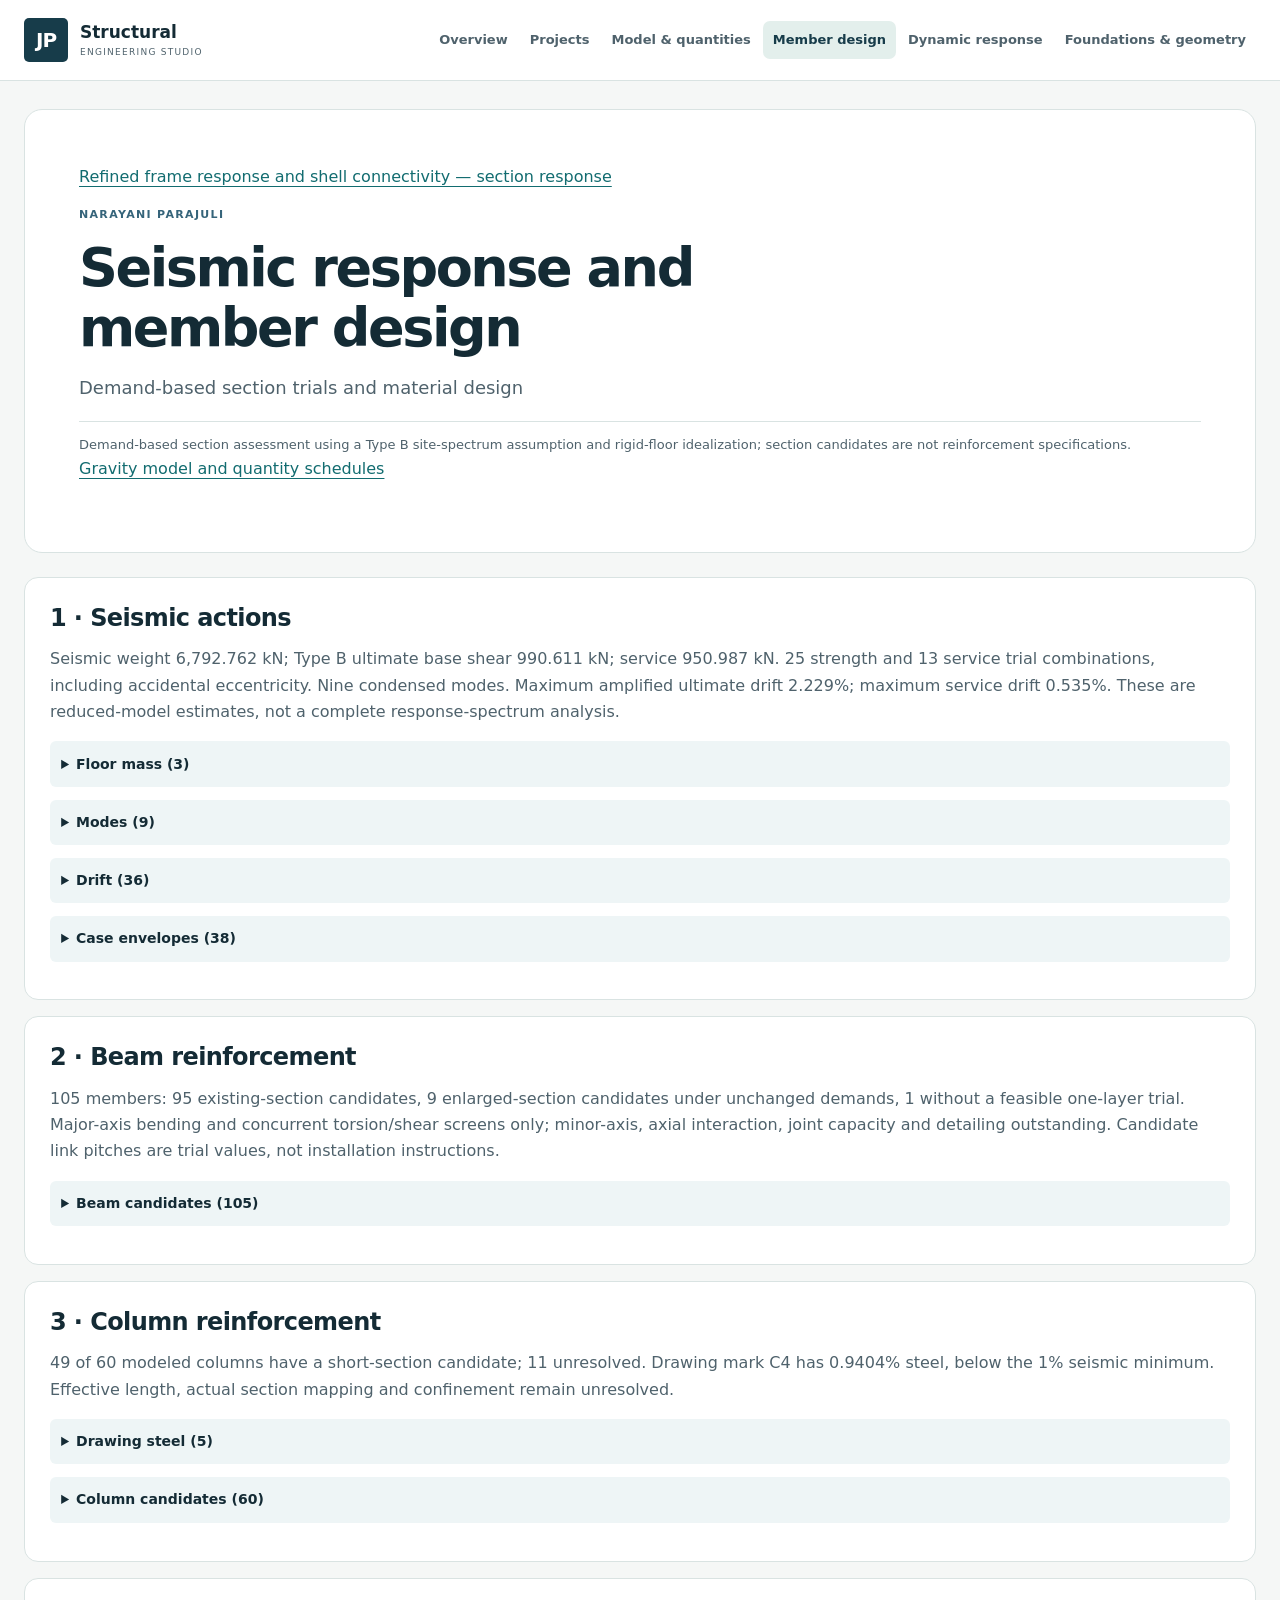
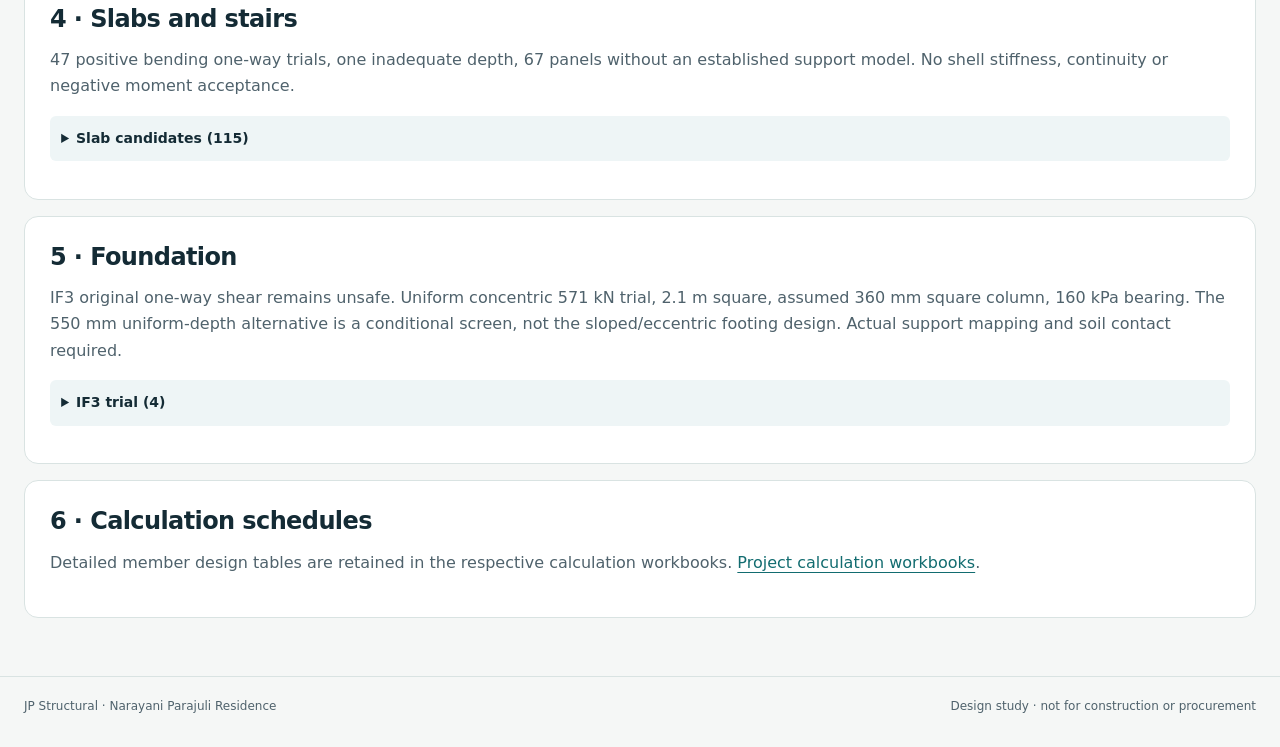
==== commit d4375008: "Renovate structural publication as authored engineering chapters" ====
--- a/site/design.html
+++ b/site/design.html
@@ -1 +1 @@
-<!doctype html><html lang="en"><head><meta charset="utf-8"><meta name="viewport" content="width=device-width,initial-scale=1"><title>Seismic response and member design</title><link rel="stylesheet" href="style.css"><link rel="stylesheet" href="visuals.css"><script defer src="visuals.js"></script><style>details{margin:.8rem 0}summary{cursor:pointer;font-weight:600;padding:.7rem;background:#eef5f6}td{vertical-align:top}td:last-child{min-width:200px}section.panel{margin:1rem 0}</style></head><body><header class="header"><div class="shell top"><a class="brand" href="index.html">JP STRUCTURAL ANALYSIS</a><nav><a href="index.html">Home</a><a href="projects.html">Projects</a><a href="report.html" class="active">Calculations</a></nav></div></header><main class="shell"><p class="study-alert"><strong>Geometry sensitivity:</strong> staircase and intermediate panel elevation offsets are under verification. <a href="geometry.html">See current structural sensitivity and foundation screening.</a> Earlier quantities and force plots remain conditional.</p><section class="hero"><p><a href="refinement.html">Refined frame response and shell connectivity — latest trial</a></p><div class="eyebrow">NARAYANI PARAJULI</div><h1>Seismic response and member design</h1><p class="lead">Demand-based section trials and material design</p><p class="study-alert"><strong>Preliminary trial — not for construction or procurement.</strong> Conditional Type B site spectrum, approximate slab load transfer and rigid floor idealization. Candidate section changes require a new structural solution. No final seismic detailing or foundation acceptance.</p><p><a href="report.html">Gravity model and quantity schedules</a></p></section><section class="panel"><h2>1 · Seismic actions</h2><p>Seismic weight 6,792.762 kN; Type B ultimate base shear 990.611 kN; service 950.987 kN. 25 strength and 13 service trial combinations, including accidental eccentricity. Nine condensed modes. Maximum amplified ultimate drift 2.229%; maximum service drift 0.535%. These are reduced-model estimates, not a complete response-spectrum analysis.</p><details><summary>Floor mass (3)</summary><div class="table-wrap"><table><thead><tr><th>Level</th><th>Z m</th><th>Weight kN</th><th>CM X m</th><th>CM Y m</th><th>X width m</th><th>Y width m</th><th>Mass nodes</th></tr></thead><tbody><tr><td>GF</td><td>3.048</td><td>2604.35691</td><td>10.50843</td><td>5.04474</td><td>20.85</td><td>12.55</td><td>56</td></tr><tr><td>FF</td><td>6.096</td><td>2676.86918</td><td>10.94285</td><td>5.30449</td><td>22.35</td><td>12.268</td><td>67</td></tr><tr><td>TF</td><td>9.144</td><td>1511.53554</td><td>11.5315</td><td>4.57084</td><td>22.35</td><td>12.05</td><td>34</td></tr></tbody></table></div></details><details><summary>Modes (9)</summary><div class="table-wrap"><table><thead><tr><th>Mode</th><th>Period s</th><th>Effective X fraction</th><th>Effective Y fraction</th></tr></thead><tbody><tr><td>1</td><td>0.76108</td><td>0.76981</td><td>0.03311</td></tr><tr><td>2</td><td>0.74471</td><td>0.04855</td><td>0.71983</td></tr><tr><td>3</td><td>0.65415</td><td>0.01025</td><td>0.0738</td></tr><tr><td>4</td><td>0.22992</td><td>0.12487</td><td>0.00042</td></tr><tr><td>5</td><td>0.22734</td><td>0.00045</td><td>0.12842</td></tr><tr><td>6</td><td>0.20589</td><td>0.00038</td><td>0.0</td></tr><tr><td>7</td><td>0.12857</td><td>0.03938</td><td>0.00511</td></tr><tr><td>8</td><td>0.12789</td><td>0.00567</td><td>0.03884</td></tr><tr><td>9</td><td>0.11627</td><td>0.00064</td><td>0.00046</td></tr></tbody></table></div></details><details><summary>Drift (36)</summary><div class="table-wrap"><table><thead><tr><th>Case</th><th>Level</th><th>Max X mm</th><th>Max Y mm</th><th>Raw X drift %</th><th>Raw Y drift %</th></tr></thead><tbody><tr><td>ULS X e-1</td><td>GF</td><td>9.85147</td><td>0.33258</td><td>0.32321</td><td>0.01091</td></tr><tr><td>ULS X e-1</td><td>FF</td><td>24.55696</td><td>1.2327</td><td>0.48273</td><td>0.02953</td></tr><tr><td>ULS X e-1</td><td>TF</td><td>34.69586</td><td>2.25471</td><td>0.3334</td><td>0.03353</td></tr><tr><td>ULS X e+0</td><td>GF</td><td>9.96622</td><td>0.7077</td><td>0.32698</td><td>0.02322</td></tr><tr><td>ULS X e+0</td><td>FF</td><td>24.39739</td><td>1.34019</td><td>0.47346</td><td>0.02075</td></tr><tr><td>ULS X e+0</td><td>TF</td><td>34.00937</td><td>1.41491</td><td>0.31535</td><td>0.00275</td></tr><tr><td>ULS X e+1</td><td>GF</td><td>10.43996</td><td>1.74798</td><td>0.34252</td><td>0.05735</td></tr><tr><td>ULS X e+1</td><td>FF</td><td>25.53176</td><td>3.91308</td><td>0.49514</td><td>0.07103</td></tr><tr><td>ULS X e+1</td><td>TF</td><td>35.56946</td><td>5.08454</td><td>0.32932</td><td>0.03843</td></tr><tr><td>ULS Y e-1</td><td>GF</td><td>0.43</td><td>9.76282</td><td>0.01411</td><td>0.3203</td></tr><tr><td>ULS Y e-1</td><td>FF</td><td>1.21046</td><td>24.45311</td><td>0.02617</td><td>0.48196</td></tr><tr><td>ULS Y e-1</td><td>TF</td><td>2.06229</td><td>35.20957</td><td>0.0292</td><td>0.3529</td></tr><tr><td>ULS Y e+0</td><td>GF</td><td>0.71825</td><td>9.94659</td><td>0.02356</td><td>0.32633</td></tr><tr><td>ULS Y e+0</td><td>FF</td><td>1.55315</td><td>24.66157</td><td>0.02831</td><td>0.47789</td></tr><tr><td>ULS Y e+0</td><td>TF</td><td>1.78709</td><td>34.25974</td><td>0.00924</td><td>0.3149</td></tr><tr><td>ULS Y e+1</td><td>GF</td><td>1.86651</td><td>11.39553</td><td>0.06124</td><td>0.37387</td></tr><tr><td>ULS Y e+1</td><td>FF</td><td>4.31676</td><td>28.77233</td><td>0.08279</td><td>0.55736</td></tr><tr><td>ULS Y e+1</td><td>TF</td><td>5.63646</td><td>39.97633</td><td>0.04768</td><td>0.36759</td></tr><tr><td>SLS X e-1</td><td>GF</td><td>9.45741</td><td>0.31928</td><td>0.31028</td><td>0.01048</td></tr><tr><td>SLS X e-1</td><td>FF</td><td>23.57468</td><td>1.1834</td><td>0.46342</td><td>0.02835</td></tr><tr><td>SLS X e-1</td><td>TF</td><td>33.30803</td><td>2.16452</td><td>0.32006</td><td>0.03219</td></tr><tr><td>SLS X e+0</td><td>GF</td><td>9.56757</td><td>0.67939</td><td>0.3139</td><td>0.02229</td></tr><tr><td>SLS X e+0</td><td>FF</td><td>23.42149</td><td>1.28658</td><td>0.45453</td><td>0.01992</td></tr><tr><td>SLS X e+0</td><td>TF</td><td>32.64899</td><td>1.35832</td><td>0.30274</td><td>0.00264</td></tr><tr><td>SLS X e+1</td><td>GF</td><td>10.02236</td><td>1.67806</td><td>0.32882</td><td>0.05505</td></tr><tr><td>SLS X e+1</td><td>FF</td><td>24.51049</td><td>3.75656</td><td>0.47533</td><td>0.06819</td></tr><tr><td>SLS X e+1</td><td>TF</td><td>34.14668</td><td>4.88116</td><td>0.31615</td><td>0.0369</td></tr><tr><td>SLS Y e-1</td><td>GF</td><td>0.4128</td><td>9.37231</td><td>0.01354</td><td>0.30749</td></tr><tr><td>SLS Y e-1</td><td>FF</td><td>1.16204</td><td>23.47499</td><td>0.02512</td><td>0.46269</td></tr><tr><td>SLS Y e-1</td><td>TF</td><td>1.9798</td><td>33.80118</td><td>0.02803</td><td>0.33879</td></tr><tr><td>SLS Y e+0</td><td>GF</td><td>0.68952</td><td>9.54872</td><td>0.02262</td><td>0.31328</td></tr><tr><td>SLS Y e+0</td><td>FF</td><td>1.49102</td><td>23.67511</td><td>0.02718</td><td>0.45878</td></tr><tr><td>SLS Y e+0</td><td>TF</td><td>1.7156</td><td>32.88935</td><td>0.00887</td><td>0.3023</td></tr><tr><td>SLS Y e+1</td><td>GF</td><td>1.79185</td><td>10.93971</td><td>0.05879</td><td>0.35891</td></tr><tr><td>SLS Y e+1</td><td>FF</td><td>4.14409</td><td>27.62144</td><td>0.07947</td><td>0.53506</td></tr><tr><td>SLS Y e+1</td><td>TF</td><td>5.411</td><td>38.37728</td><td>0.04577</td><td>0.35288</td></tr></tbody></table></div></details><details><summary>Case envelopes (38)</summary><div class="table-wrap"><table><thead><tr><th>Combination</th><th>N kN</th><th>Vy kN</th><th>Vz kN</th><th>T kNm</th><th>My kNm</th><th>Mz kNm</th><th>U mm</th><th>Sum Rx kN</th><th>Sum Ry kN</th><th>Sum Rz kN</th><th>Max abs Rx kN</th><th>Max abs Ry kN</th><th>Max abs Rz kN</th><th>Max abs RMx kNm</th><th>Max abs RMy kNm</th><th>Max abs RMz kNm</th></tr></thead><tbody><tr><td>1.2D+1.5L</td><td>856.27054</td><td>72.0222</td><td>125.83783</td><td>39.46478</td><td>246.81841</td><td>110.40121</td><td>75.15906</td><td>0.0</td><td>0.0</td><td>10022.25581</td><td>36.64786</td><td>19.15531</td><td>856.27054</td><td>20.20052</td><td>36.85281</td><td>0.13893</td></tr><tr><td>D+0.3L -1 ULS X e-1</td><td>582.50775</td><td>77.26586</td><td>135.81105</td><td>42.08765</td><td>188.36222</td><td>136.77171</td><td>54.30664</td><td>990.61107</td><td>0.0</td><td>6924.00276</td><td>65.91256</td><td>8.92221</td><td>582.50775</td><td>9.10259</td><td>136.77171</td><td>0.24178</td></tr><tr><td>0.9D -1 ULS X e-1</td><td>508.92214</td><td>69.98052</td><td>132.40428</td><td>41.18007</td><td>160.11344</td><td>135.13251</td><td>46.63599</td><td>990.61107</td><td>0.0</td><td>5825.78479</td><td>63.99678</td><td>7.58501</td><td>508.92215</td><td>7.70045</td><td>135.13251</td><td>0.26115</td></tr><tr><td>D+0.3L +1 ULS X e-1</td><td>585.08997</td><td>81.57906</td><td>103.41349</td><td>33.54739</td><td>171.62483</td><td>146.40334</td><td>55.39854</td><td>-990.61107</td><td>0.0</td><td>6924.00276</td><td>68.25768</td><td>17.89366</td><td>585.08996</td><td>19.66821</td><td>139.02546</td><td>0.38871</td></tr><tr><td>0.9D +1 ULS X e-1</td><td>491.00074</td><td>72.85602</td><td>103.09469</td><td>34.45498</td><td>146.47129</td><td>136.99052</td><td>47.68704</td><td>-990.61107</td><td>-0.0</td><td>5825.78478</td><td>66.4703</td><td>15.68973</td><td>491.00074</td><td>17.32454</td><td>136.99052</td><td>0.36934</td></tr><tr><td>D+0.3L -1 ULS X e+0</td><td>584.43048</td><td>77.85473</td><td>137.34168</td><td>39.80962</td><td>188.67848</td><td>136.14853</td><td>54.45578</td><td>990.61107</td><td>-0.0</td><td>6924.00276</td><td>65.43679</td><td>10.40876</td><td>584.43049</td><td>13.36425</td><td>136.14853</td><td>0.73109</td></tr><tr><td>0.9D -1 ULS X e+0</td><td>514.4162</td><td>70.56939</td><td>133.93491</td><td>38.90204</td><td>160.4297</td><td>134.93004</td><td>46.81113</td><td>990.61107</td><td>0.0</td><td>5825.78479</td><td>63.55561</td><td>8.20482</td><td>514.4162</td><td>11.02058</td><td>134.93004</td><td>0.71172</td></tr><tr><td>D+0.3L +1 ULS X e+0</td><td>586.05946</td><td>82.09144</td><td>102.47395</td><td>32.27004</td><td>171.92063</td><td>147.56834</td><td>55.56391</td><td>-990.61107</td><td>-0.0</td><td>6924.00276</td><td>67.7287</td><td>14.91929</td><td>586.05946</td><td>13.1343</td><td>137.53933</td><td>0.58416</td></tr><tr><td>0.9D +1 ULS X e+0</td><td>491.97023</td><td>73.3684</td><td>104.62532</td><td>33.09063</td><td>146.76709</td><td>135.72365</td><td>47.87639</td><td>-990.61107</td><td>0.0</td><td>5825.78479</td><td>65.94132</td><td>12.71536</td><td>491.97023</td><td>11.84632</td><td>135.72365</td><td>0.60353</td></tr><tr><td>D+0.3L -1 ULS X e+1</td><td>589.92454</td><td>78.44361</td><td>138.87232</td><td>39.60845</td><td>188.99475</td><td>140.76017</td><td>54.62141</td><td>990.61107</td><td>0.0</td><td>6924.00276</td><td>65.64096</td><td>13.38313</td><td>589.92454</td><td>22.536</td><td>140.76016</td><td>1.70396</td></tr><tr><td>0.9D -1 ULS X e+1</td><td>519.91026</td><td>71.15827</td><td>135.46555</td><td>38.78786</td><td>160.74597</td><td>140.27473</td><td>47.00526</td><td>990.61107</td><td>0.0</td><td>5825.78479</td><td>64.5554</td><td>12.00248</td><td>519.91026</td><td>22.27817</td><td>140.27473</td><td>1.68459</td></tr><tr><td>D+0.3L +1 ULS X e+1</td><td>587.02896</td><td>82.60382</td><td>103.98071</td><td>32.41739</td><td>172.21644</td><td>148.73333</td><td>55.74339</td><td>-990.61107</td><td>-0.0</td><td>6924.00276</td><td>67.19972</td><td>13.32891</td><td>587.02895</td><td>22.65145</td><td>140.00525</td><td>1.55703</td></tr><tr><td>0.9D +1 ULS X e+1</td><td>492.93973</td><td>73.88078</td><td>106.15596</td><td>33.23798</td><td>147.0629</td><td>139.48952</td><td>48.08192</td><td>-990.61107</td><td>-0.0</td><td>5825.78479</td><td>65.41234</td><td>12.78983</td><td>492.93973</td><td>22.52398</td><td>139.48952</td><td>1.5764</td></tr><tr><td>D+0.3L -1 ULS Y e-1</td><td>626.19217</td><td>45.71273</td><td>95.49924</td><td>36.55875</td><td>163.6145</td><td>72.18121</td><td>53.86844</td><td>0.0</td><td>990.61107</td><td>6924.00276</td><td>21.44407</td><td>64.9906</td><td>626.19217</td><td>133.10216</td><td>22.30502</td><td>0.59526</td></tr><tr><td>0.9D -1 ULS Y e-1</td><td>529.86205</td><td>36.98969</td><td>90.68766</td><td>35.52992</td><td>135.36572</td><td>59.17523</td><td>46.03223</td><td>-0.0</td><td>990.61107</td><td>5825.78479</td><td>16.64783</td><td>64.76216</td><td>529.86205</td><td>132.97454</td><td>17.46803</td><td>0.61463</td></tr><tr><td>D+0.3L +1 ULS Y e-1</td><td>561.73877</td><td>44.77988</td><td>99.11388</td><td>38.1837</td><td>164.36039</td><td>70.49984</td><td>53.94588</td><td>0.0</td><td>-990.61107</td><td>6924.00276</td><td>20.71986</td><td>65.89234</td><td>561.73877</td><td>134.78358</td><td>19.94341</td><td>0.74219</td></tr><tr><td>0.9D +1 ULS Y e-1</td><td>486.90344</td><td>36.05684</td><td>93.67545</td><td>34.48057</td><td>136.11161</td><td>57.49386</td><td>46.10144</td><td>-0.0</td><td>-990.61107</td><td>5825.78479</td><td>15.92362</td><td>63.6884</td><td>486.90344</td><td>132.4399</td><td>15.10642</td><td>0.72282</td></tr><tr><td>D+0.3L -1 ULS Y e+0</td><td>629.13076</td><td>44.76726</td><td>89.69996</td><td>38.16764</td><td>164.19501</td><td>70.04858</td><td>54.50052</td><td>-0.0</td><td>990.61107</td><td>6924.00276</td><td>20.25169</td><td>69.07297</td><td>629.13076</td><td>141.99679</td><td>19.06349</td><td>1.16638</td></tr><tr><td>0.9D -1 ULS Y e+0</td><td>532.80064</td><td>36.04422</td><td>84.88839</td><td>33.96116</td><td>141.57246</td><td>57.0426</td><td>46.77426</td><td>-0.0</td><td>990.61107</td><td>5825.78479</td><td>15.45545</td><td>68.73406</td><td>532.80064</td><td>141.57246</td><td>14.63513</td><td>1.14701</td></tr><tr><td>D+0.3L +1 ULS Y e+0</td><td>567.54943</td><td>45.72536</td><td>93.27978</td><td>39.95137</td><td>163.77988</td><td>72.63247</td><td>54.61249</td><td>0.0</td><td>-990.61107</td><td>6924.00276</td><td>21.91224</td><td>69.02893</td><td>567.54943</td><td>141.318</td><td>23.18494</td><td>1.01945</td></tr><tr><td>0.9D +1 ULS Y e+0</td><td>492.71411</td><td>37.00231</td><td>87.84136</td><td>35.41966</td><td>141.45342</td><td>59.62649</td><td>46.87583</td><td>0.0</td><td>-990.61107</td><td>5825.78479</td><td>17.116</td><td>69.08348</td><td>492.71411</td><td>141.45342</td><td>18.68828</td><td>1.03882</td></tr><tr><td>D+0.3L -1 ULS Y e+1</td><td>632.06935</td><td>43.82179</td><td>88.52923</td><td>39.77653</td><td>164.77552</td><td>67.91595</td><td>55.17753</td><td>0.0</td><td>990.61107</td><td>6924.00276</td><td>19.05931</td><td>78.96413</td><td>632.06935</td><td>162.46204</td><td>27.97547</td><td>2.92802</td></tr><tr><td>0.9D -1 ULS Y e+1</td><td>535.73923</td><td>35.09875</td><td>86.93945</td><td>35.57005</td><td>162.0377</td><td>54.90997</td><td>47.57472</td><td>0.0</td><td>990.61107</td><td>5825.78479</td><td>15.72464</td><td>78.62522</td><td>535.73923</td><td>162.0377</td><td>25.94054</td><td>2.90865</td></tr><tr><td>D+0.3L +1 ULS Y e+1</td><td>573.36009</td><td>46.67083</td><td>90.48252</td><td>41.71903</td><td>163.19937</td><td>74.7651</td><td>55.3231</td><td>0.0</td><td>-990.61107</td><td>6924.00276</td><td>23.10461</td><td>79.23301</td><td>573.3601</td><td>162.10117</td><td>31.52148</td><td>2.78109</td></tr><tr><td>0.9D +1 ULS Y e+1</td><td>498.52477</td><td>37.94779</td><td>88.61191</td><td>37.18732</td><td>162.23659</td><td>61.75912</td><td>47.69799</td><td>0.0</td><td>-990.61107</td><td>5825.78479</td><td>19.5875</td><td>79.28756</td><td>498.52477</td><td>162.23659</td><td>29.88229</td><td>2.80046</td></tr><tr><td>D+L service</td><td>677.8813</td><td>56.13108</td><td>99.84621</td><td>31.11164</td><td>194.70976</td><td>86.56404</td><td>59.13847</td><td>-0.0</td><td>0.0</td><td>7976.12271</td><td>28.05096</td><td>15.09467</td><td>677.8813</td><td>15.89048</td><td>28.18792</td><td>0.10464</td></tr><tr><td>D+0.3L -1 SLS X e-1</td><td>582.32681</td><td>75.60195</td><td>131.27171</td><td>40.57495</td><td>187.38723</td><td>131.70282</td><td>53.91594</td><td>950.98663</td><td>-0.0</td><td>6924.00276</td><td>63.74713</td><td>8.88596</td><td>582.32681</td><td>9.07031</td><td>131.70282</td><td>0.22917</td></tr><tr><td>D+0.3L +1 SLS X e-1</td><td>583.32621</td><td>80.12575</td><td>102.49588</td><td>32.03469</td><td>170.70994</td><td>143.40083</td><td>54.96911</td><td>-950.98663</td><td>-0.0</td><td>6924.00276</td><td>65.97766</td><td>17.68448</td><td>583.32621</td><td>19.41146</td><td>133.88108</td><td>0.3761</td></tr><tr><td>D+0.3L -1 SLS X e+0</td><td>583.86843</td><td>76.16727</td><td>132.74112</td><td>38.38804</td><td>187.69084</td><td>131.1272</td><td>54.05413</td><td>950.98663</td><td>0.0</td><td>6924.00276</td><td>63.29039</td><td>10.49897</td><td>583.86843</td><td>13.35966</td><td>131.1272</td><td>0.70479</td></tr><tr><td>D+0.3L +1 SLS X e+0</td><td>584.25693</td><td>80.61763</td><td>101.59392</td><td>30.83542</td><td>170.99391</td><td>144.51922</td><td>55.1232</td><td>-950.98663</td><td>0.0</td><td>6924.00276</td><td>65.46984</td><td>14.82908</td><td>584.25693</td><td>13.1389</td><td>132.48887</td><td>0.55786</td></tr><tr><td>D+0.3L -1 SLS X e+1</td><td>585.41004</td><td>76.73259</td><td>134.21053</td><td>38.16793</td><td>187.99446</td><td>135.22291</td><td>54.20767</td><td>950.98663</td><td>0.0</td><td>6924.00276</td><td>63.42163</td><td>13.35436</td><td>585.41004</td><td>21.7213</td><td>135.22291</td><td>1.63874</td></tr><tr><td>D+0.3L +1 SLS X e+1</td><td>585.18764</td><td>81.10952</td><td>100.69197</td><td>30.97688</td><td>171.27789</td><td>145.63761</td><td>55.29042</td><td>-950.98663</td><td>-0.0</td><td>6924.00276</td><td>64.96202</td><td>12.92734</td><td>585.18764</td><td>21.83773</td><td>134.50498</td><td>1.49181</td></tr><tr><td>D+0.3L -1 SLS Y e-1</td><td>624.26386</td><td>45.69408</td><td>93.07704</td><td>36.08947</td><td>163.62942</td><td>72.14759</td><td>53.52685</td><td>-0.0</td><td>950.98663</td><td>6924.00276</td><td>21.42958</td><td>62.52256</td><td>624.26386</td><td>127.89646</td><td>22.25779</td><td>0.56851</td></tr><tr><td>D+0.3L +1 SLS Y e-1</td><td>558.53631</td><td>44.79854</td><td>96.69122</td><td>37.70194</td><td>164.34547</td><td>70.53347</td><td>53.60165</td><td>0.0</td><td>-950.98663</td><td>6924.00276</td><td>20.73434</td><td>63.7632</td><td>558.53631</td><td>129.92221</td><td>19.99064</td><td>0.71544</td></tr><tr><td>D+0.3L -1 SLS Y e+0</td><td>627.0849</td><td>44.78642</td><td>87.50973</td><td>37.63401</td><td>164.18671</td><td>70.10026</td><td>54.11263</td><td>-0.0</td><td>950.98663</td><td>6924.00276</td><td>20.2849</td><td>66.41271</td><td>627.0849</td><td>136.4339</td><td>19.14592</td><td>1.12266</td></tr><tr><td>D+0.3L +1 SLS Y e+0</td><td>564.11455</td><td>45.70619</td><td>91.09049</td><td>39.3989</td><td>163.78818</td><td>72.58079</td><td>54.22089</td><td>0.0</td><td>-950.98663</td><td>6924.00276</td><td>21.87902</td><td>66.28181</td><td>564.11455</td><td>135.66687</td><td>23.10251</td><td>0.97573</td></tr><tr><td>D+0.3L -1 SLS Y e+1</td><td>629.90595</td><td>43.87877</td><td>85.94289</td><td>39.17854</td><td>164.74399</td><td>68.05293</td><td>54.74061</td><td>-0.0</td><td>950.98663</td><td>6924.00276</td><td>19.14022</td><td>75.90823</td><td>629.90595</td><td>156.08054</td><td>27.2731</td><td>2.81384</td></tr><tr><td>D+0.3L +1 SLS Y e+1</td><td>569.69279</td><td>46.61385</td><td>87.59436</td><td>41.09586</td><td>163.23089</td><td>74.62812</td><td>54.88147</td><td>-0.0</td><td>-950.98663</td><td>6924.00276</td><td>23.02371</td><td>76.07773</td><td>569.69278</td><td>155.61871</td><td>30.58539</td><td>2.66691</td></tr></tbody></table></div></details></section><section class="panel"><h2>2 · Beam reinforcement</h2><p>105 members: 95 existing-section candidates, 9 enlarged-section candidates under unchanged demands, 1 without a feasible one-layer trial. Major-axis bending and concurrent torsion/shear screens only; minor-axis, axial interaction, joint capacity and detailing outstanding. Candidate link pitches are trial values, not installation instructions.</p><details><summary>Beam candidates (105)</summary><div class="table-wrap"><table><thead><tr><th>Member</th><th>Section</th><th>Length m</th><th>Old b mm</th><th>Old h mm</th><th>Trial b mm</th><th>Trial h mm</th><th>Bars each face</th><th>Dia mm</th><th>As each face mm²</th><th>Equivalent M kNm</th><th>Trial capacity kNm</th><th>Equivalent shear MPa</th><th>Trial link pitch mm</th><th>Straight bars kg</th><th>Gross m³</th><th>Scope</th></tr></thead><tbody><tr><td>GF-B3</td><td>beam 12*16</td><td>4.9</td><td>300</td><td>400</td><td>300</td><td>400</td><td>4</td><td>16</td><td>804.25</td><td>96.442</td><td>111.909</td><td>0.788</td><td>85</td><td>61.871</td><td>0.588</td><td>Existing geometry trial</td></tr><tr><td>GF-B9</td><td>beam 12*16</td><td>4.823</td><td>300</td><td>400</td><td>300</td><td>400</td><td>5</td><td>16</td><td>1005.31</td><td>120.638</td><td>139.2</td><td>1.817</td><td>85</td><td>76.123</td><td>0.5788</td><td>Existing geometry trial</td></tr><tr><td>GF-B18</td><td>beam 12*16</td><td>4.965</td><td>300</td><td>400</td><td>300</td><td>400</td><td>6</td><td>12</td><td>678.58</td><td>89.389</td><td>95.807</td><td>0.578</td><td>70</td><td>52.896</td><td>0.5958</td><td>Existing geometry trial</td></tr><tr><td>GF-B20</td><td>beam 12*16</td><td>4.812</td><td>300</td><td>400</td><td>300</td><td>400</td><td>6</td><td>12</td><td>678.58</td><td>91.324</td><td>95.807</td><td>0.599</td><td>70</td><td>51.266</td><td>0.5774</td><td>Existing geometry trial</td></tr><tr><td>GF-B22</td><td>beam 12*16</td><td>3.6</td><td>300</td><td>400</td><td>300</td><td>400</td><td>4</td><td>16</td><td>804.25</td><td>110.186</td><td>111.909</td><td>1.089</td><td>85</td><td>45.456</td><td>0.432</td><td>Existing geometry trial</td></tr><tr><td>GF-B23</td><td>beam 12*16</td><td>2.825</td><td>300</td><td>400</td><td>300</td><td>400</td><td>5</td><td>16</td><td>1005.31</td><td>120.178</td><td>139.2</td><td>1.238</td><td>85</td><td>44.588</td><td>0.339</td><td>Existing geometry trial</td></tr><tr><td>GF-B24</td><td>beam 12*16</td><td>4.275</td><td>300</td><td>400</td><td>300</td><td>400</td><td>4</td><td>16</td><td>804.25</td><td>100.886</td><td>111.909</td><td>0.691</td><td>85</td><td>53.979</td><td>0.513</td><td>Existing geometry trial</td></tr><tr><td>GF-B25</td><td>beam 12*16</td><td>4.812</td><td>300</td><td>400</td><td>300</td><td>400</td><td>6</td><td>12</td><td>678.58</td><td>91.584</td><td>95.807</td><td>0.581</td><td>70</td><td>51.266</td><td>0.5774</td><td>Existing geometry trial</td></tr><tr><td>GF-B26</td><td>beam 12*16</td><td>4.965</td><td>300</td><td>400</td><td>300</td><td>450</td><td>6</td><td>16</td><td>1206.37</td><td>168.542</td><td>192.72</td><td>2.648</td><td>70</td><td>94.037</td><td>0.6703</td><td>Changed geometry; reanalysis required</td></tr><tr><td>GF-B27</td><td>beam 12*16</td><td>4.823</td><td>300</td><td>400</td><td>300</td><td>400</td><td>4</td><td>16</td><td>804.25</td><td>104.972</td><td>111.909</td><td>2.565</td><td>70</td><td>60.899</td><td>0.5788</td><td>Existing geometry trial</td></tr><tr><td>GF-B28</td><td>beam 12*16</td><td>4.275</td><td>300</td><td>400</td><td>300</td><td>400</td><td>4</td><td>16</td><td>804.25</td><td>104.389</td><td>111.909</td><td>2.456</td><td>75</td><td>53.979</td><td>0.513</td><td>Existing geometry trial</td></tr><tr><td>GF-B30</td><td>beam 12*16</td><td>2.825</td><td>300</td><td>400</td><td>300</td><td>400</td><td>5</td><td>16</td><td>1005.31</td><td>124.863</td><td>139.2</td><td>1.626</td><td>85</td><td>44.588</td><td>0.339</td><td>Existing geometry trial</td></tr><tr><td>GF-B31</td><td>beam 12*16</td><td>3.6</td><td>300</td><td>400</td><td>300</td><td>400</td><td>6</td><td>12</td><td>678.58</td><td>91.625</td><td>95.807</td><td>0.668</td><td>70</td><td>38.354</td><td>0.432</td><td>Existing geometry trial</td></tr><tr><td>GF-B32</td><td>beam 12*16</td><td>4.9</td><td>300</td><td>400</td><td>300</td><td>400</td><td>6</td><td>12</td><td>678.58</td><td>88.717</td><td>95.807</td><td>0.594</td><td>70</td><td>52.203</td><td>0.588</td><td>Existing geometry trial</td></tr><tr><td>GF-B33</td><td>beam 12*16</td><td>3.6</td><td>300</td><td>400</td><td>300</td><td>400</td><td>4</td><td>16</td><td>804.25</td><td>98.404</td><td>111.909</td><td>0.671</td><td>85</td><td>45.456</td><td>0.432</td><td>Existing geometry trial</td></tr><tr><td>GF-B34</td><td>beam 12*16</td><td>4.275</td><td>300</td><td>400</td><td>300</td><td>400</td><td>6</td><td>12</td><td>678.58</td><td>88.741</td><td>95.807</td><td>1.083</td><td>70</td><td>45.545</td><td>0.513</td><td>Existing geometry trial</td></tr><tr><td>GF-B35</td><td>beam 12*16</td><td>2.825</td><td>300</td><td>400</td><td>300</td><td>400</td><td>5</td><td>16</td><td>1005.31</td><td>113.951</td><td>139.2</td><td>1.371</td><td>85</td><td>44.588</td><td>0.339</td><td>Existing geometry trial</td></tr><tr><td>GF-B36</td><td>beam 12*16</td><td>3.6</td><td>300</td><td>400</td><td>300</td><td>400</td><td>6</td><td>12</td><td>678.58</td><td>89.641</td><td>95.807</td><td>0.756</td><td>70</td><td>38.354</td><td>0.432</td><td>Existing geometry trial</td></tr><tr><td>GF-B42</td><td>beam 12*16</td><td>4.275</td><td>300</td><td>400</td><td>300</td><td>400</td><td>6</td><td>12</td><td>678.58</td><td>87.952</td><td>95.807</td><td>0.623</td><td>70</td><td>45.545</td><td>0.513</td><td>Existing geometry trial</td></tr><tr><td>GF-B45</td><td>beam 12*16</td><td>9.777</td><td>300</td><td>400</td><td>300</td><td>500</td><td>6</td><td>16</td><td>1206.37</td><td>213.334</td><td>218.945</td><td>0.789</td><td>95</td><td>185.177</td><td>1.4665</td><td>Changed geometry; reanalysis required</td></tr><tr><td>GF-B46</td><td>beam 12*16</td><td>4.823</td><td>300</td><td>400</td><td>300</td><td>400</td><td>5</td><td>16</td><td>1005.31</td><td>117.876</td><td>139.2</td><td>1.245</td><td>85</td><td>76.123</td><td>0.5788</td><td>Existing geometry trial</td></tr><tr><td>GF-B47</td><td>beam 12*16</td><td>4.823</td><td>300</td><td>400</td><td>300</td><td>400</td><td>6</td><td>12</td><td>678.58</td><td>91.805</td><td>95.807</td><td>0.654</td><td>70</td><td>51.383</td><td>0.5788</td><td>Existing geometry trial</td></tr><tr><td>GF-B49</td><td>beam 12*16</td><td>4.965</td><td>300</td><td>400</td><td>300</td><td>400</td><td>6</td><td>16</td><td>1206.37</td><td>153.627</td><td>166.494</td><td>2.77</td><td>65</td><td>94.037</td><td>0.5958</td><td>Existing geometry trial</td></tr><tr><td>GF-B52</td><td>beam 12*16</td><td>4.812</td><td>300</td><td>400</td><td>300</td><td>400</td><td>5</td><td>12</td><td>565.49</td><td>72.772</td><td>80.247</td><td>0.382</td><td>70</td><td>42.722</td><td>0.5774</td><td>Existing geometry trial</td></tr><tr><td>GF-B53</td><td>BEAM 9*12</td><td>1.915</td><td>228.6</td><td>304.8</td><td>228.6</td><td>304.8</td><td>3</td><td>16</td><td>603.19</td><td>45.407</td><td>58.998</td><td>0.801</td><td>65</td><td>18.135</td><td>0.1334</td><td>Existing geometry trial</td></tr><tr><td>GF-B54</td><td>BEAM 9*12</td><td>2.965</td><td>228.6</td><td>304.8</td><td>228.6</td><td>304.8</td><td>2</td><td>16</td><td>402.12</td><td>37.064</td><td>40.014</td><td>0.486</td><td>65</td><td>18.719</td><td>0.2066</td><td>Existing geometry trial</td></tr><tr><td>GF-B55</td><td>BEAM 9*12</td><td>1.915</td><td>228.6</td><td>304.8</td><td>228.6</td><td>304.8</td><td>3</td><td>16</td><td>603.19</td><td>46.726</td><td>58.998</td><td>0.809</td><td>65</td><td>18.135</td><td>0.1334</td><td>Existing geometry trial</td></tr><tr><td>GF-B56</td><td>BEAM 9*12</td><td>1.85</td><td>228.6</td><td>304.8</td><td>228.6</td><td>304.8</td><td>2</td><td>16</td><td>402.12</td><td>36.281</td><td>40.014</td><td>0.684</td><td>65</td><td>11.68</td><td>0.1289</td><td>Existing geometry trial</td></tr><tr><td>GF-B58</td><td>BEAM 9*12</td><td>1.85</td><td>228.6</td><td>304.8</td><td>228.6</td><td>304.8</td><td>3</td><td>12</td><td>339.29</td><td>33.588</td><td>34.49</td><td>0.604</td><td>65</td><td>9.855</td><td>0.1289</td><td>Existing geometry trial</td></tr><tr><td>TF-B3</td><td>beam 9*16</td><td>4.9</td><td>228.6</td><td>431.8</td><td>228.6</td><td>431.8</td><td>3</td><td>12</td><td>339.29</td><td>48.8</td><td>53.225</td><td>0.691</td><td>70</td><td>26.102</td><td>0.4837</td><td>Existing geometry trial</td></tr><tr><td>TF-B9</td><td>beam 9*16</td><td>4.823</td><td>228.6</td><td>431.8</td><td>228.6</td><td>431.8</td><td>3</td><td>12</td><td>339.29</td><td>38.667</td><td>53.225</td><td>0.279</td><td>70</td><td>25.692</td><td>0.4761</td><td>Existing geometry trial</td></tr><tr><td>TF-B18</td><td>beam 9*16</td><td>4.965</td><td>228.6</td><td>431.8</td><td>228.6</td><td>431.8</td><td>3</td><td>12</td><td>339.29</td><td>42.23</td><td>53.225</td><td>0.47</td><td>70</td><td>26.448</td><td>0.4901</td><td>Existing geometry trial</td></tr><tr><td>TF-B20</td><td>beam 9*16</td><td>4.812</td><td>228.6</td><td>431.8</td><td>228.6</td><td>431.8</td><td>3</td><td>12</td><td>339.29</td><td>43.005</td><td>53.225</td><td>0.441</td><td>70</td><td>25.633</td><td>0.475</td><td>Existing geometry trial</td></tr><tr><td>TF-B22</td><td>beam 9*16</td><td>3.6</td><td>228.6</td><td>431.8</td><td>228.6</td><td>431.8</td><td>3</td><td>12</td><td>339.29</td><td>47.613</td><td>53.225</td><td>0.418</td><td>70</td><td>19.177</td><td>0.3554</td><td>Existing geometry trial</td></tr><tr><td>TF-B23</td><td>beam 9*16</td><td>2.825</td><td>228.6</td><td>431.8</td><td>228.6</td><td>431.8</td><td>3</td><td>12</td><td>339.29</td><td>49.187</td><td>53.225</td><td>0.44</td><td>70</td><td>15.048</td><td>0.2789</td><td>Existing geometry trial</td></tr><tr><td>TF-B24</td><td>beam 9*16</td><td>4.275</td><td>228.6</td><td>431.8</td><td>228.6</td><td>431.8</td><td>3</td><td>12</td><td>339.29</td><td>48.397</td><td>53.225</td><td>0.366</td><td>70</td><td>22.772</td><td>0.422</td><td>Existing geometry trial</td></tr><tr><td>TF-B26</td><td>beam 9*16</td><td>4.965</td><td>228.6</td><td>431.8</td><td>228.6</td><td>431.8</td><td>2</td><td>16</td><td>402.12</td><td>58.927</td><td>62.219</td><td>1.12</td><td>95</td><td>31.346</td><td>0.4901</td><td>Existing geometry trial</td></tr><tr><td>TF-B30</td><td>beam 9*16</td><td>2.825</td><td>228.6</td><td>431.8</td><td>228.6</td><td>431.8</td><td>2</td><td>16</td><td>402.12</td><td>55.189</td><td>62.219</td><td>0.476</td><td>95</td><td>17.835</td><td>0.2789</td><td>Existing geometry trial</td></tr><tr><td>TF-B31</td><td>beam 9*16</td><td>3.6</td><td>228.6</td><td>431.8</td><td>228.6</td><td>431.8</td><td>3</td><td>12</td><td>339.29</td><td>44.31</td><td>53.225</td><td>0.335</td><td>70</td><td>19.177</td><td>0.3554</td><td>Existing geometry trial</td></tr><tr><td>TF-B32</td><td>beam 9*16</td><td>4.9</td><td>228.6</td><td>431.8</td><td>228.6</td><td>431.8</td><td>3</td><td>12</td><td>339.29</td><td>45.964</td><td>53.225</td><td>0.341</td><td>70</td><td>26.102</td><td>0.4837</td><td>Existing geometry trial</td></tr><tr><td>TF-B33</td><td>beam 9*16</td><td>3.6</td><td>228.6</td><td>431.8</td><td>228.6</td><td>431.8</td><td>3</td><td>12</td><td>339.29</td><td>50.236</td><td>53.225</td><td>0.39</td><td>70</td><td>19.177</td><td>0.3554</td><td>Existing geometry trial</td></tr><tr><td>TF-B34</td><td>beam 9*16</td><td>4.275</td><td>228.6</td><td>431.8</td><td>228.6</td><td>431.8</td><td>3</td><td>12</td><td>339.29</td><td>40.136</td><td>53.225</td><td>0.419</td><td>70</td><td>22.772</td><td>0.422</td><td>Existing geometry trial</td></tr><tr><td>TF-B35</td><td>beam 9*16</td><td>2.825</td><td>228.6</td><td>431.8</td><td>228.6</td><td>431.8</td><td>3</td><td>12</td><td>339.29</td><td>44.146</td><td>53.225</td><td>0.41</td><td>70</td><td>15.048</td><td>0.2789</td><td>Existing geometry trial</td></tr><tr><td>TF-B36</td><td>beam 9*16</td><td>3.6</td><td>228.6</td><td>431.8</td><td>228.6</td><td>431.8</td><td>3</td><td>12</td><td>339.29</td><td>41.617</td><td>53.225</td><td>0.33</td><td>70</td><td>19.177</td><td>0.3554</td><td>Existing geometry trial</td></tr><tr><td>TF-B42</td><td>beam 9*16</td><td>4.275</td><td>228.6</td><td>431.8</td><td>228.6</td><td>431.8</td><td>3</td><td>12</td><td>339.29</td><td>45.001</td><td>53.225</td><td>0.277</td><td>70</td><td>22.772</td><td>0.422</td><td>Existing geometry trial</td></tr><tr><td>TF-B44</td><td>beam 9*16</td><td>6.425</td><td>228.6</td><td>431.8</td><td>228.6</td><td>431.8</td><td>4</td><td>16</td><td>804.25</td><td>115.354</td><td>122.376</td><td>1.01</td><td>95</td><td>81.126</td><td>0.6342</td><td>Existing geometry trial</td></tr><tr><td>TF-B45</td><td>beam 9*16</td><td>9.777</td><td>228.6</td><td>431.8</td><td>228.6</td><td>431.8</td><td>3</td><td>12</td><td>339.29</td><td>36.146</td><td>53.225</td><td>0.19</td><td>70</td><td>52.081</td><td>0.9651</td><td>Existing geometry trial</td></tr><tr><td>TF-B46</td><td>beam 9*16</td><td>4.823</td><td>228.6</td><td>431.8</td><td>228.6</td><td>431.8</td><td>3</td><td>12</td><td>339.29</td><td>36.788</td><td>53.225</td><td>0.238</td><td>70</td><td>25.692</td><td>0.4761</td><td>Existing geometry trial</td></tr><tr><td>TF-B47</td><td>beam 9*16</td><td>4.823</td><td>228.6</td><td>431.8</td><td>228.6</td><td>431.8</td><td>3</td><td>12</td><td>339.29</td><td>46.878</td><td>53.225</td><td>0.409</td><td>70</td><td>25.692</td><td>0.4761</td><td>Existing geometry trial</td></tr><tr><td>TF-B49</td><td>beam 9*16</td><td>4.965</td><td>228.6</td><td>431.8</td><td>228.6</td><td>431.8</td><td>2</td><td>16</td><td>402.12</td><td>57.666</td><td>62.219</td><td>1.283</td><td>95</td><td>31.346</td><td>0.4901</td><td>Existing geometry trial</td></tr><tr><td>TF-B52</td><td>beam 9*16</td><td>4.812</td><td>228.6</td><td>431.8</td><td>228.6</td><td>431.8</td><td>3</td><td>12</td><td>339.29</td><td>40.684</td><td>53.225</td><td>0.444</td><td>70</td><td>25.633</td><td>0.475</td><td>Existing geometry trial</td></tr><tr><td>TF-B13</td><td>BEAM 9*12</td><td>1.5</td><td>228.6</td><td>304.8</td><td>228.6</td><td>304.8</td><td>3</td><td>12</td><td>339.29</td><td>28.553</td><td>34.49</td><td>0.702</td><td>65</td><td>7.99</td><td>0.1045</td><td>Existing geometry trial</td></tr><tr><td>TF-B12</td><td>BEAM 9*12</td><td>2.825</td><td>228.6</td><td>304.8</td><td>228.6</td><td>304.8</td><td>3</td><td>12</td><td>339.29</td><td>23.599</td><td>34.49</td><td>0.337</td><td>65</td><td>15.048</td><td>0.1968</td><td>Existing geometry trial</td></tr><tr><td>TF-B61</td><td>beam 9*16</td><td>1.5</td><td>228.6</td><td>431.8</td><td>228.6</td><td>431.8</td><td>2</td><td>16</td><td>402.12</td><td>57.375</td><td>62.219</td><td>0.939</td><td>95</td><td>9.47</td><td>0.1481</td><td>Existing geometry trial</td></tr><tr><td>FF-B3</td><td>beam 9*16</td><td>4.9</td><td>228.6</td><td>431.8</td><td>228.6</td><td>431.8</td><td>3</td><td>16</td><td>603.19</td><td>84.576</td><td>92.305</td><td>0.904</td><td>95</td><td>46.403</td><td>0.4837</td><td>Existing geometry trial</td></tr><tr><td>FF-B9</td><td>beam 9*16</td><td>4.823</td><td>228.6</td><td>431.8</td><td>228.6</td><td>431.8</td><td>3</td><td>16</td><td>603.19</td><td>86.365</td><td>92.305</td><td>0.691</td><td>95</td><td>45.674</td><td>0.4761</td><td>Existing geometry trial</td></tr><tr><td>FF-B18</td><td>beam 9*16</td><td>4.965</td><td>228.6</td><td>431.8</td><td>228.6</td><td>431.8</td><td>3</td><td>16</td><td>603.19</td><td>85.857</td><td>92.305</td><td>0.674</td><td>95</td><td>47.019</td><td>0.4901</td><td>Existing geometry trial</td></tr><tr><td>FF-B20</td><td>beam 9*16</td><td>4.812</td><td>228.6</td><td>431.8</td><td>228.6</td><td>431.8</td><td>3</td><td>16</td><td>603.19</td><td>80.558</td><td>92.305</td><td>0.63</td><td>95</td><td>45.57</td><td>0.475</td><td>Existing geometry trial</td></tr><tr><td>FF-B22</td><td>beam 9*16</td><td>3.6</td><td>228.6</td><td>431.8</td><td>228.6</td><td>431.8</td><td>4</td><td>16</td><td>804.25</td><td>92.618</td><td>122.376</td><td>1.011</td><td>95</td><td>45.456</td><td>0.3554</td><td>Existing geometry trial</td></tr><tr><td>FF-B23</td><td>beam 9*16</td><td>2.825</td><td>228.6</td><td>431.8</td><td>228.6</td><td>431.8</td><td>4</td><td>16</td><td>804.25</td><td>104.969</td><td>122.376</td><td>1.198</td><td>95</td><td>35.67</td><td>0.2789</td><td>Existing geometry trial</td></tr><tr><td>FF-B24</td><td>beam 9*16</td><td>4.275</td><td>228.6</td><td>431.8</td><td>228.6</td><td>431.8</td><td>3</td><td>16</td><td>603.19</td><td>87.466</td><td>92.305</td><td>0.721</td><td>95</td><td>40.484</td><td>0.422</td><td>Existing geometry trial</td></tr><tr><td>FF-B25</td><td>beam 9*16</td><td>4.812</td><td>228.6</td><td>431.8</td><td>228.6</td><td>431.8</td><td>4</td><td>16</td><td>804.25</td><td>98.954</td><td>122.376</td><td>1.783</td><td>95</td><td>60.76</td><td>0.475</td><td>Existing geometry trial</td></tr><tr><td>FF-B26</td><td>beam 9*16</td><td>4.965</td><td>228.6</td><td>431.8</td><td>300</td><td>450</td><td>5</td><td>16</td><td>1005.31</td><td>159.586</td><td>161.055</td><td>2.495</td><td>75</td><td>78.364</td><td>0.6703</td><td>Changed geometry; reanalysis required</td></tr><tr><td>FF-B27</td><td>beam 9*16</td><td>4.823</td><td>228.6</td><td>431.8</td><td>300</td><td>450</td><td>4</td><td>16</td><td>804.25</td><td>125.24</td><td>129.393</td><td>2.1</td><td>90</td><td>60.899</td><td>0.6511</td><td>Changed geometry; reanalysis required</td></tr><tr><td>FF-B28</td><td>beam 9*16</td><td>4.275</td><td>228.6</td><td>431.8</td><td>300</td><td>450</td><td>6</td><td>12</td><td>678.58</td><td>103.297</td><td>110.559</td><td>1.775</td><td>70</td><td>45.545</td><td>0.5771</td><td>Changed geometry; reanalysis required</td></tr><tr><td>FF-B30</td><td>beam 9*16</td><td>2.825</td><td>228.6</td><td>431.8</td><td>228.6</td><td>431.8</td><td>3</td><td>16</td><td>603.19</td><td>80.857</td><td>92.305</td><td>0.738</td><td>95</td><td>26.753</td><td>0.2789</td><td>Existing geometry trial</td></tr><tr><td>FF-B31</td><td>beam 9*16</td><td>3.6</td><td>228.6</td><td>431.8</td><td>228.6</td><td>431.8</td><td>3</td><td>16</td><td>603.19</td><td>80.855</td><td>92.305</td><td>0.665</td><td>95</td><td>34.092</td><td>0.3554</td><td>Existing geometry trial</td></tr><tr><td>FF-B32</td><td>beam 9*16</td><td>4.9</td><td>228.6</td><td>431.8</td><td>228.6</td><td>431.8</td><td>3</td><td>16</td><td>603.19</td><td>80.94</td><td>92.305</td><td>0.649</td><td>95</td><td>46.403</td><td>0.4837</td><td>Existing geometry trial</td></tr><tr><td>FF-B33</td><td>beam 9*16</td><td>3.6</td><td>228.6</td><td>431.8</td><td>228.6</td><td>431.8</td><td>3</td><td>16</td><td>603.19</td><td>87.758</td><td>92.305</td><td>0.74</td><td>95</td><td>34.092</td><td>0.3554</td><td>Existing geometry trial</td></tr><tr><td>FF-B34</td><td>beam 9*16</td><td>4.275</td><td>228.6</td><td>431.8</td><td>228.6</td><td>431.8</td><td>4</td><td>16</td><td>804.25</td><td>106.426</td><td>122.376</td><td>2.009</td><td>95</td><td>53.979</td><td>0.422</td><td>Existing geometry trial</td></tr><tr><td>FF-B35</td><td>beam 9*16</td><td>2.825</td><td>228.6</td><td>431.8</td><td>228.6</td><td>431.8</td><td>3</td><td>16</td><td>603.19</td><td>82.855</td><td>92.305</td><td>0.896</td><td>95</td><td>26.753</td><td>0.2789</td><td>Existing geometry trial</td></tr><tr><td>FF-B36</td><td>beam 9*16</td><td>3.6</td><td>228.6</td><td>431.8</td><td>228.6</td><td>431.8</td><td>3</td><td>16</td><td>603.19</td><td>84.036</td><td>92.305</td><td>0.939</td><td>95</td><td>34.092</td><td>0.3554</td><td>Existing geometry trial</td></tr><tr><td>FF-B42</td><td>beam 9*16</td><td>4.275</td><td>228.6</td><td>431.8</td><td>228.6</td><td>431.8</td><td>3</td><td>16</td><td>603.19</td><td>78.729</td><td>92.305</td><td>0.79</td><td>95</td><td>40.484</td><td>0.422</td><td>Existing geometry trial</td></tr><tr><td>FF-B45</td><td>beam 9*16</td><td>9.777</td><td>228.6</td><td>431.8</td><td>350</td><td>550</td><td>7</td><td>16</td><td>1407.43</td><td>284.549</td><td>286.032</td><td>1.352</td><td>95</td><td>216.039</td><td>1.8821</td><td>Changed geometry; reanalysis required</td></tr><tr><td>FF-B46</td><td>beam 9*16</td><td>4.823</td><td>228.6</td><td>431.8</td><td>228.6</td><td>431.8</td><td>4</td><td>16</td><td>804.25</td><td>113.182</td><td>122.376</td><td>2.026</td><td>95</td><td>60.899</td><td>0.4761</td><td>Existing geometry trial</td></tr><tr><td>FF-B49</td><td>beam 9*16</td><td>4.965</td><td>228.6</td><td>431.8</td><td>300</td><td>450</td><td>5</td><td>16</td><td>1005.31</td><td>149.08</td><td>161.055</td><td>2.324</td><td>80</td><td>78.364</td><td>0.6703</td><td>Changed geometry; reanalysis required</td></tr><tr><td>FF-B52</td><td>beam 9*16</td><td>4.812</td><td>228.6</td><td>431.8</td><td>228.6</td><td>431.8</td><td>3</td><td>16</td><td>603.19</td><td>82.026</td><td>92.305</td><td>0.747</td><td>95</td><td>45.57</td><td>0.475</td><td>Existing geometry trial</td></tr><tr><td>FF-B53</td><td>BEAM 9*12</td><td>1.915</td><td>228.6</td><td>304.8</td><td>228.6</td><td>304.8</td><td>2</td><td>16</td><td>402.12</td><td>35.634</td><td>40.014</td><td>0.622</td><td>65</td><td>12.09</td><td>0.1334</td><td>Existing geometry trial</td></tr><tr><td>FF-B54</td><td>BEAM 9*12</td><td>2.965</td><td>228.6</td><td>304.8</td><td>228.6</td><td>304.8</td><td>3</td><td>12</td><td>339.29</td><td>31.581</td><td>34.49</td><td>0.434</td><td>65</td><td>15.794</td><td>0.2066</td><td>Existing geometry trial</td></tr><tr><td>FF-B55</td><td>BEAM 9*12</td><td>1.915</td><td>228.6</td><td>304.8</td><td>228.6</td><td>304.8</td><td>3</td><td>12</td><td>339.29</td><td>34.235</td><td>34.49</td><td>0.59</td><td>65</td><td>10.201</td><td>0.1334</td><td>Existing geometry trial</td></tr><tr><td>FF-B13</td><td>BEAM 9*12</td><td>1.5</td><td>228.6</td><td>304.8</td><td>228.6</td><td>304.8</td><td>3</td><td>16</td><td>603.19</td><td>49.909</td><td>58.998</td><td>1.125</td><td>65</td><td>14.205</td><td>0.1045</td><td>Existing geometry trial</td></tr><tr><td>FF-B12</td><td>BEAM 9*12</td><td>2.825</td><td>228.6</td><td>304.8</td><td>228.6</td><td>304.8</td><td>2</td><td>16</td><td>402.12</td><td>37.196</td><td>40.014</td><td>0.509</td><td>65</td><td>17.835</td><td>0.1968</td><td>Existing geometry trial</td></tr><tr><td>FF-B61</td><td>beam 9*16</td><td>1.5</td><td>228.6</td><td>431.8</td><td>—</td><td>—</td><td>—</td><td>—</td><td>—</td><td>—</td><td>—</td><td>—</td><td>—</td><td>—</td><td>—</td><td>No feasible one-layer trial; revise model/section</td></tr><tr><td>GF-B57</td><td>BEAM 9*12</td><td>3.263</td><td>228.6</td><td>304.8</td><td>228.6</td><td>304.8</td><td>3</td><td>12</td><td>339.29</td><td>26.951</td><td>34.49</td><td>0.324</td><td>65</td><td>17.382</td><td>0.2274</td><td>Existing geometry trial</td></tr><tr><td>GF-B10</td><td>beam 12*16</td><td>1.35</td><td>300</td><td>400</td><td>300</td><td>400</td><td>3</td><td>12</td><td>339.29</td><td>21.566</td><td>49.071</td><td>0.187</td><td>70</td><td>7.191</td><td>0.162</td><td>Existing geometry trial</td></tr><tr><td>GF-B11</td><td>beam 12*16</td><td>1.35</td><td>300</td><td>400</td><td>300</td><td>400</td><td>3</td><td>12</td><td>339.29</td><td>21.566</td><td>49.071</td><td>0.187</td><td>70</td><td>7.191</td><td>0.162</td><td>Existing geometry trial</td></tr><tr><td>TF-B10</td><td>beam 9*16</td><td>1.35</td><td>228.6</td><td>431.8</td><td>228.6</td><td>431.8</td><td>2</td><td>12</td><td>226.19</td><td>15.834</td><td>36.047</td><td>0.154</td><td>70</td><td>4.794</td><td>0.1333</td><td>Existing geometry trial</td></tr><tr><td>TF-B11</td><td>beam 9*16</td><td>1.35</td><td>228.6</td><td>431.8</td><td>228.6</td><td>431.8</td><td>2</td><td>12</td><td>226.19</td><td>15.834</td><td>36.047</td><td>0.154</td><td>70</td><td>4.794</td><td>0.1333</td><td>Existing geometry trial</td></tr><tr><td>FF-B10</td><td>beam 9*16</td><td>1.35</td><td>228.6</td><td>431.8</td><td>228.6</td><td>431.8</td><td>2</td><td>12</td><td>226.19</td><td>20.985</td><td>36.047</td><td>0.215</td><td>70</td><td>4.794</td><td>0.1333</td><td>Existing geometry trial</td></tr><tr><td>FF-B11</td><td>beam 9*16</td><td>1.35</td><td>228.6</td><td>431.8</td><td>228.6</td><td>431.8</td><td>2</td><td>12</td><td>226.19</td><td>20.985</td><td>36.047</td><td>0.215</td><td>70</td><td>4.794</td><td>0.1333</td><td>Existing geometry trial</td></tr><tr><td>FF-B8</td><td>beam 9*16</td><td>1.35</td><td>228.6</td><td>431.8</td><td>228.6</td><td>431.8</td><td>2</td><td>12</td><td>226.19</td><td>22.37</td><td>36.047</td><td>0.227</td><td>70</td><td>4.794</td><td>0.1333</td><td>Existing geometry trial</td></tr><tr><td>GF-B1</td><td>SEC BEAM 9X12</td><td>4.823</td><td>228.6</td><td>304.8</td><td>228.6</td><td>304.8</td><td>4</td><td>12</td><td>452.39</td><td>41.557</td><td>45.38</td><td>0.825</td><td>65</td><td>34.255</td><td>0.3361</td><td>Existing geometry trial</td></tr><tr><td>GF-B7</td><td>SEC BEAM 9X12</td><td>4.275</td><td>228.6</td><td>304.8</td><td>300</td><td>450</td><td>3</td><td>16</td><td>603.19</td><td>93.421</td><td>97.723</td><td>1.874</td><td>95</td><td>40.484</td><td>0.5771</td><td>Changed geometry; reanalysis required</td></tr><tr><td>FF-B7</td><td>SEC BEAM 9X12</td><td>4.275</td><td>228.6</td><td>304.8</td><td>300</td><td>450</td><td>3</td><td>16</td><td>603.19</td><td>93.374</td><td>97.723</td><td>1.903</td><td>95</td><td>40.484</td><td>0.5771</td><td>Changed geometry; reanalysis required</td></tr><tr><td>TF-B7</td><td>SEC BEAM 9X12</td><td>4.275</td><td>228.6</td><td>304.8</td><td>228.6</td><td>304.8</td><td>2</td><td>12</td><td>226.19</td><td>11.553</td><td>23.557</td><td>0.165</td><td>65</td><td>15.182</td><td>0.2979</td><td>Existing geometry trial</td></tr><tr><td>FF-B2</td><td>beam 9*16</td><td>1.915</td><td>228.6</td><td>431.8</td><td>228.6</td><td>431.8</td><td>2</td><td>16</td><td>402.12</td><td>58.812</td><td>62.219</td><td>1.167</td><td>95</td><td>12.09</td><td>0.189</td><td>Existing geometry trial</td></tr><tr><td>FF-B4</td><td>beam 9*16</td><td>1.568</td><td>228.6</td><td>431.8</td><td>228.6</td><td>431.8</td><td>4</td><td>16</td><td>804.25</td><td>98.838</td><td>122.376</td><td>1.447</td><td>95</td><td>19.799</td><td>0.1548</td><td>Existing geometry trial</td></tr><tr><td>FF-B5</td><td>beam 9*16</td><td>1.568</td><td>228.6</td><td>431.8</td><td>228.6</td><td>431.8</td><td>4</td><td>16</td><td>804.25</td><td>103.236</td><td>122.376</td><td>2.001</td><td>95</td><td>19.799</td><td>0.1548</td><td>Existing geometry trial</td></tr><tr><td>TF-B8</td><td>beam 9*16</td><td>1.35</td><td>228.6</td><td>431.8</td><td>228.6</td><td>431.8</td><td>2</td><td>12</td><td>226.19</td><td>24.14</td><td>36.047</td><td>0.279</td><td>70</td><td>4.794</td><td>0.1333</td><td>Existing geometry trial</td></tr><tr><td>TF-B6</td><td>beam 9*16</td><td>1.915</td><td>228.6</td><td>431.8</td><td>228.6</td><td>431.8</td><td>3</td><td>12</td><td>339.29</td><td>38.585</td><td>53.225</td><td>0.37</td><td>70</td><td>10.201</td><td>0.189</td><td>Existing geometry trial</td></tr><tr><td>TF-B25</td><td>beam 9*16</td><td>4.812</td><td>228.6</td><td>431.8</td><td>228.6</td><td>431.8</td><td>2</td><td>16</td><td>402.12</td><td>55.746</td><td>62.219</td><td>1.361</td><td>95</td><td>30.38</td><td>0.475</td><td>Existing geometry trial</td></tr><tr><td>GF-B44</td><td>beam 12*16</td><td>6.425</td><td>300</td><td>400</td><td>300</td><td>400</td><td>5</td><td>12</td><td>565.49</td><td>73.413</td><td>80.247</td><td>0.447</td><td>70</td><td>57.042</td><td>0.771</td><td>Existing geometry trial</td></tr><tr><td>FF-B47</td><td>beam 9*16</td><td>4.823</td><td>228.6</td><td>431.8</td><td>228.6</td><td>431.8</td><td>3</td><td>16</td><td>603.19</td><td>73.356</td><td>92.305</td><td>0.625</td><td>95</td><td>45.674</td><td>0.4761</td><td>Existing geometry trial</td></tr><tr><td>FF-B6</td><td>beam 9*16</td><td>1.915</td><td>228.6</td><td>431.8</td><td>228.6</td><td>431.8</td><td>2</td><td>12</td><td>226.19</td><td>35.739</td><td>36.047</td><td>0.299</td><td>70</td><td>6.801</td><td>0.189</td><td>Existing geometry trial</td></tr><tr><td>FF-B44</td><td>beam 9*16</td><td>6.425</td><td>228.6</td><td>431.8</td><td>228.6</td><td>431.8</td><td>4</td><td>16</td><td>804.25</td><td>97.493</td><td>122.376</td><td>1.687</td><td>95</td><td>81.126</td><td>0.6342</td><td>Existing geometry trial</td></tr></tbody></table></div></details></section><section class="panel"><h2>3 · Column reinforcement</h2><p>49 of 60 modeled columns have a short-section candidate; 11 unresolved. Drawing mark C4 has 0.9404% steel, below the 1% seismic minimum. Effective length, actual section mapping and confinement remain unresolved.</p><details><summary>Drawing steel (5)</summary><div class="table-wrap"><table><thead><tr><th>Mark</th><th>Shape</th><th>Size mm</th><th>As mm²</th><th>Ratio %</th><th>Minimum As mm²</th><th>Scope</th></tr></thead><tbody><tr><td>C1</td><td>square</td><td>400</td><td>1608.5</td><td>1.0053</td><td>1600.0</td><td>Minimum steel ratio only</td></tr><tr><td>C2 GF/FF</td><td>square</td><td>400</td><td>2060.88</td><td>1.2881</td><td>1600.0</td><td>Minimum steel ratio only</td></tr><tr><td>C2 TF</td><td>square</td><td>400</td><td>1608.5</td><td>1.0053</td><td>1600.0</td><td>Minimum steel ratio only</td></tr><tr><td>C3</td><td>square</td><td>400</td><td>2513.27</td><td>1.5708</td><td>1600.0</td><td>Minimum steel ratio only</td></tr><tr><td>C4</td><td>circle</td><td>350</td><td>904.78</td><td>0.9404</td><td>962.11</td><td>Below NBC 105 Annex A minimum</td></tr></tbody></table></div></details><details><summary>Column candidates (60)</summary><div class="table-wrap"><table><thead><tr><th>Member</th><th>Section</th><th>Length m</th><th>Max compression kN</th><th>Max resultant M kNm</th><th>Min eccentricity mm</th><th>Bars</th><th>Dia mm</th><th>As mm²</th><th>Interaction ratio</th><th>Straight bars kg</th><th>Scope</th></tr></thead><tbody><tr><td>GF-C9</td><td>Col 400*400</td><td>3.048</td><td>422.377</td><td>129.242</td><td>20</td><td>12</td><td>16</td><td>2412.74</td><td>0.9181</td><td>2323.064</td><td>Short-section interaction screen only; effective length and joint/confinement pending</td></tr><tr><td>GF-C5</td><td>Col 400*400</td><td>3.048</td><td>396.082</td><td>122.545</td><td>20</td><td>12</td><td>16</td><td>2412.74</td><td>0.8748</td><td>2323.064</td><td>Short-section interaction screen only; effective length and joint/confinement pending</td></tr><tr><td>GF-C6</td><td>Col 400*400</td><td>3.048</td><td>620.639</td><td>138.426</td><td>20</td><td>12</td><td>16</td><td>2412.74</td><td>0.8999</td><td>2323.064</td><td>Short-section interaction screen only; effective length and joint/confinement pending</td></tr><tr><td>GF-C7</td><td>Col 400*400</td><td>3.048</td><td>537.858</td><td>140.914</td><td>20</td><td>12</td><td>16</td><td>2412.74</td><td>0.9221</td><td>2323.064</td><td>Short-section interaction screen only; effective length and joint/confinement pending</td></tr><tr><td>GF-C8</td><td>Col 400*400</td><td>3.048</td><td>494.558</td><td>136.686</td><td>20</td><td>12</td><td>16</td><td>2412.74</td><td>0.9045</td><td>2323.064</td><td>Short-section interaction screen only; effective length and joint/confinement pending</td></tr><tr><td>GF-C11</td><td>Col 400*400</td><td>3.048</td><td>414.089</td><td>134.797</td><td>20</td><td>12</td><td>16</td><td>2412.74</td><td>0.866</td><td>2323.064</td><td>Short-section interaction screen only; effective length and joint/confinement pending</td></tr><tr><td>GF-C14</td><td>Col 400*400</td><td>3.048</td><td>674.393</td><td>137.074</td><td>20</td><td>12</td><td>16</td><td>2412.74</td><td>0.9195</td><td>2323.064</td><td>Short-section interaction screen only; effective length and joint/confinement pending</td></tr><tr><td>GF-C15</td><td>Col 400*400</td><td>3.048</td><td>707.326</td><td>131.852</td><td>20</td><td>12</td><td>16</td><td>2412.74</td><td>0.8558</td><td>2323.064</td><td>Short-section interaction screen only; effective length and joint/confinement pending</td></tr><tr><td>GF-C18</td><td>Col 400*400</td><td>3.048</td><td>818.04</td><td>138.206</td><td>20</td><td>12</td><td>16</td><td>2412.74</td><td>0.8922</td><td>2323.064</td><td>Short-section interaction screen only; effective length and joint/confinement pending</td></tr><tr><td>GF-C19</td><td>Col 400*400</td><td>3.048</td><td>551.099</td><td>140.14</td><td>20</td><td>12</td><td>16</td><td>2412.74</td><td>0.9004</td><td>2323.064</td><td>Short-section interaction screen only; effective length and joint/confinement pending</td></tr><tr><td>GF-C20</td><td>Col 400*400</td><td>3.048</td><td>690.609</td><td>139.141</td><td>20</td><td>12</td><td>16</td><td>2412.74</td><td>0.8993</td><td>2323.064</td><td>Short-section interaction screen only; effective length and joint/confinement pending</td></tr><tr><td>GF-C24</td><td>Col 400*400</td><td>3.048</td><td>856.271</td><td>141.615</td><td>20</td><td>12</td><td>16</td><td>2412.74</td><td>0.9182</td><td>2323.064</td><td>Short-section interaction screen only; effective length and joint/confinement pending</td></tr><tr><td>GF-C25</td><td>Col 400*400</td><td>3.048</td><td>640.995</td><td>139.765</td><td>20</td><td>12</td><td>16</td><td>2412.74</td><td>0.9199</td><td>2323.064</td><td>Short-section interaction screen only; effective length and joint/confinement pending</td></tr><tr><td>GF-C26</td><td>Col 400*400</td><td>3.048</td><td>372.901</td><td>144.902</td><td>20</td><td>8</td><td>20</td><td>2513.27</td><td>0.9896</td><td>2359.858</td><td>Short-section interaction screen only; effective length and joint/confinement pending</td></tr><tr><td>GF-C27</td><td>Col 400*400</td><td>3.048</td><td>471.338</td><td>162.506</td><td>20</td><td>16</td><td>16</td><td>3216.99</td><td>0.8658</td><td>2617.419</td><td>Short-section interaction screen only; effective length and joint/confinement pending</td></tr><tr><td>GF-C28</td><td>Col 400*400</td><td>3.048</td><td>425.08</td><td>141.762</td><td>20</td><td>12</td><td>16</td><td>2412.74</td><td>0.9986</td><td>2323.064</td><td>Short-section interaction screen only; effective length and joint/confinement pending</td></tr><tr><td>GF-C29</td><td>Circular Col 350</td><td>3.048</td><td>119.872</td><td>49.137</td><td>20</td><td>—</td><td>—</td><td>—</td><td>—</td><td>—</td><td>No feasible section screen</td></tr><tr><td>GF-C30</td><td>Circular Col 350</td><td>3.048</td><td>122.463</td><td>48.222</td><td>20</td><td>—</td><td>—</td><td>—</td><td>—</td><td>—</td><td>No feasible section screen</td></tr><tr><td>GF-C31</td><td>Circular Col 350</td><td>3.048</td><td>47.949</td><td>56.935</td><td>20</td><td>—</td><td>—</td><td>—</td><td>—</td><td>—</td><td>No feasible section screen</td></tr><tr><td>GF-C32</td><td>Circular Col 350</td><td>3.048</td><td>45.778</td><td>54.961</td><td>20</td><td>—</td><td>—</td><td>—</td><td>—</td><td>—</td><td>No feasible section screen</td></tr><tr><td>FF-C1</td><td>Circular Col 350</td><td>6.096</td><td>220.292</td><td>44.315</td><td>23.86</td><td>—</td><td>—</td><td>—</td><td>—</td><td>—</td><td>No feasible section screen</td></tr><tr><td>FF-C3</td><td>Circular Col 350</td><td>6.096</td><td>156.05</td><td>43.341</td><td>23.86</td><td>—</td><td>—</td><td>—</td><td>—</td><td>—</td><td>No feasible section screen</td></tr><tr><td>GF-C35</td><td>Col 400*400</td><td>3.048</td><td>626.204</td><td>164.241</td><td>20</td><td>16</td><td>16</td><td>3216.99</td><td>0.9615</td><td>2617.419</td><td>Short-section interaction screen only; effective length and joint/confinement pending</td></tr><tr><td>TF-C9</td><td>Col 400*400</td><td>3.048</td><td>112.214</td><td>47.215</td><td>20</td><td>8</td><td>16</td><td>1608.5</td><td>0.4346</td><td>2028.709</td><td>Short-section interaction screen only; effective length and joint/confinement pending</td></tr><tr><td>TF-C5</td><td>Col 400*400</td><td>3.048</td><td>101.961</td><td>49.689</td><td>20</td><td>8</td><td>16</td><td>1608.5</td><td>0.4754</td><td>2028.709</td><td>Short-section interaction screen only; effective length and joint/confinement pending</td></tr><tr><td>TF-C6</td><td>Col 400*400</td><td>3.048</td><td>160.913</td><td>80.653</td><td>20</td><td>8</td><td>16</td><td>1608.5</td><td>0.7272</td><td>2028.709</td><td>Short-section interaction screen only; effective length and joint/confinement pending</td></tr><tr><td>TF-C7</td><td>Col 400*400</td><td>3.048</td><td>143.699</td><td>60.732</td><td>20</td><td>8</td><td>16</td><td>1608.5</td><td>0.5668</td><td>2028.709</td><td>Short-section interaction screen only; effective length and joint/confinement pending</td></tr><tr><td>TF-C8</td><td>Col 400*400</td><td>3.048</td><td>119.275</td><td>52.441</td><td>20</td><td>8</td><td>16</td><td>1608.5</td><td>0.5315</td><td>2028.709</td><td>Short-section interaction screen only; effective length and joint/confinement pending</td></tr><tr><td>TF-C14</td><td>Col 400*400</td><td>3.048</td><td>109.119</td><td>48.576</td><td>20</td><td>8</td><td>16</td><td>1608.5</td><td>0.4609</td><td>2028.709</td><td>Short-section interaction screen only; effective length and joint/confinement pending</td></tr><tr><td>TF-C15</td><td>Col 400*400</td><td>3.048</td><td>171.764</td><td>74.652</td><td>20</td><td>8</td><td>16</td><td>1608.5</td><td>0.7505</td><td>2028.709</td><td>Short-section interaction screen only; effective length and joint/confinement pending</td></tr><tr><td>TF-C18</td><td>Col 400*400</td><td>3.048</td><td>165.371</td><td>80.164</td><td>20</td><td>8</td><td>16</td><td>1608.5</td><td>0.923</td><td>2028.709</td><td>Short-section interaction screen only; effective length and joint/confinement pending</td></tr><tr><td>TF-C19</td><td>Col 400*400</td><td>3.048</td><td>144.609</td><td>58.878</td><td>20</td><td>8</td><td>16</td><td>1608.5</td><td>0.5314</td><td>2028.709</td><td>Short-section interaction screen only; effective length and joint/confinement pending</td></tr><tr><td>TF-C20</td><td>Col 400*400</td><td>3.048</td><td>174.322</td><td>73.158</td><td>20</td><td>8</td><td>16</td><td>1608.5</td><td>0.7204</td><td>2028.709</td><td>Short-section interaction screen only; effective length and joint/confinement pending</td></tr><tr><td>TF-C24</td><td>Col 400*400</td><td>3.048</td><td>268.752</td><td>109.118</td><td>20</td><td>8</td><td>16</td><td>1608.5</td><td>0.9766</td><td>2028.709</td><td>Short-section interaction screen only; effective length and joint/confinement pending</td></tr><tr><td>TF-C25</td><td>Col 400*400</td><td>3.048</td><td>200.062</td><td>74.999</td><td>20</td><td>8</td><td>16</td><td>1608.5</td><td>0.897</td><td>2028.709</td><td>Short-section interaction screen only; effective length and joint/confinement pending</td></tr><tr><td>TF-C26</td><td>Col 400*400</td><td>3.048</td><td>98.15</td><td>45.115</td><td>20</td><td>8</td><td>16</td><td>1608.5</td><td>0.457</td><td>2028.709</td><td>Short-section interaction screen only; effective length and joint/confinement pending</td></tr><tr><td>TF-C27</td><td>Col 400*400</td><td>3.048</td><td>126.185</td><td>80.003</td><td>20</td><td>8</td><td>16</td><td>1608.5</td><td>0.7356</td><td>2028.709</td><td>Short-section interaction screen only; effective length and joint/confinement pending</td></tr><tr><td>TF-C28</td><td>Col 400*400</td><td>3.048</td><td>115.807</td><td>39.436</td><td>20</td><td>8</td><td>16</td><td>1608.5</td><td>0.4363</td><td>2028.709</td><td>Short-section interaction screen only; effective length and joint/confinement pending</td></tr><tr><td>TF-C33</td><td>Circular Col 350</td><td>3.048</td><td>93.967</td><td>46.483</td><td>20</td><td>—</td><td>—</td><td>—</td><td>—</td><td>—</td><td>No feasible section screen</td></tr><tr><td>TF-C4</td><td>Circular Col 350</td><td>3.048</td><td>63.443</td><td>28.064</td><td>20</td><td>—</td><td>—</td><td>—</td><td>—</td><td>—</td><td>No feasible section screen</td></tr><tr><td>TF-C35</td><td>Col 400*400</td><td>3.048</td><td>139.067</td><td>90.268</td><td>20</td><td>—</td><td>—</td><td>—</td><td>—</td><td>—</td><td>No feasible section screen</td></tr><tr><td>FF-C9</td><td>Col 400*400</td><td>3.048</td><td>265.068</td><td>64.581</td><td>20</td><td>8</td><td>16</td><td>1608.5</td><td>0.5901</td><td>2028.709</td><td>Short-section interaction screen only; effective length and joint/confinement pending</td></tr><tr><td>FF-C5</td><td>Col 400*400</td><td>3.048</td><td>249.65</td><td>72.618</td><td>20</td><td>8</td><td>16</td><td>1608.5</td><td>0.6552</td><td>2028.709</td><td>Short-section interaction screen only; effective length and joint/confinement pending</td></tr><tr><td>FF-C6</td><td>Col 400*400</td><td>3.048</td><td>378.543</td><td>108.303</td><td>20</td><td>8</td><td>16</td><td>1608.5</td><td>0.9323</td><td>2028.709</td><td>Short-section interaction screen only; effective length and joint/confinement pending</td></tr><tr><td>FF-C7</td><td>Col 400*400</td><td>3.048</td><td>335.831</td><td>89.96</td><td>20</td><td>8</td><td>16</td><td>1608.5</td><td>0.7552</td><td>2028.709</td><td>Short-section interaction screen only; effective length and joint/confinement pending</td></tr><tr><td>FF-C8</td><td>Col 400*400</td><td>3.048</td><td>288.298</td><td>100.437</td><td>20</td><td>8</td><td>16</td><td>1608.5</td><td>0.9424</td><td>2028.709</td><td>Short-section interaction screen only; effective length and joint/confinement pending</td></tr><tr><td>FF-C11</td><td>Col 400*400</td><td>3.048</td><td>275.598</td><td>119.47</td><td>20</td><td>16</td><td>16</td><td>3216.99</td><td>0.8711</td><td>2617.419</td><td>Short-section interaction screen only; effective length and joint/confinement pending</td></tr><tr><td>FF-C14</td><td>Col 400*400</td><td>3.048</td><td>448.715</td><td>93.699</td><td>20</td><td>8</td><td>16</td><td>1608.5</td><td>0.8138</td><td>2028.709</td><td>Short-section interaction screen only; effective length and joint/confinement pending</td></tr><tr><td>FF-C15</td><td>Col 400*400</td><td>3.048</td><td>420.651</td><td>101.434</td><td>20</td><td>8</td><td>16</td><td>1608.5</td><td>0.9712</td><td>2028.709</td><td>Short-section interaction screen only; effective length and joint/confinement pending</td></tr><tr><td>FF-C18</td><td>Col 400*400</td><td>3.048</td><td>475.903</td><td>131.861</td><td>20</td><td>16</td><td>16</td><td>3216.99</td><td>0.8928</td><td>2617.419</td><td>Short-section interaction screen only; effective length and joint/confinement pending</td></tr><tr><td>FF-C19</td><td>Col 400*400</td><td>3.048</td><td>335.008</td><td>83.975</td><td>20</td><td>8</td><td>16</td><td>1608.5</td><td>0.7221</td><td>2028.709</td><td>Short-section interaction screen only; effective length and joint/confinement pending</td></tr><tr><td>FF-C20</td><td>Col 400*400</td><td>3.048</td><td>436.983</td><td>101.632</td><td>20</td><td>8</td><td>16</td><td>1608.5</td><td>0.9234</td><td>2028.709</td><td>Short-section interaction screen only; effective length and joint/confinement pending</td></tr><tr><td>FF-C24</td><td>Col 400*400</td><td>3.048</td><td>571.475</td><td>101.964</td><td>20</td><td>8</td><td>16</td><td>1608.5</td><td>0.942</td><td>2028.709</td><td>Short-section interaction screen only; effective length and joint/confinement pending</td></tr><tr><td>FF-C25</td><td>Col 400*400</td><td>3.048</td><td>418.055</td><td>90.837</td><td>20</td><td>8</td><td>16</td><td>1608.5</td><td>0.7625</td><td>2028.709</td><td>Short-section interaction screen only; effective length and joint/confinement pending</td></tr><tr><td>FF-C26</td><td>Col 400*400</td><td>3.048</td><td>230.318</td><td>78.366</td><td>20</td><td>8</td><td>16</td><td>1608.5</td><td>0.7691</td><td>2028.709</td><td>Short-section interaction screen only; effective length and joint/confinement pending</td></tr><tr><td>FF-C27</td><td>Col 400*400</td><td>3.048</td><td>308.71</td><td>118.452</td><td>20</td><td>12</td><td>16</td><td>2412.74</td><td>0.844</td><td>2323.064</td><td>Short-section interaction screen only; effective length and joint/confinement pending</td></tr><tr><td>FF-C28</td><td>Col 400*400</td><td>3.048</td><td>273.457</td><td>73.272</td><td>20</td><td>8</td><td>16</td><td>1608.5</td><td>0.7334</td><td>2028.709</td><td>Short-section interaction screen only; effective length and joint/confinement pending</td></tr><tr><td>FF-C29</td><td>Circular Col 350</td><td>3.048</td><td>52.837</td><td>34.445</td><td>20</td><td>—</td><td>—</td><td>—</td><td>—</td><td>—</td><td>No feasible section screen</td></tr><tr><td>FF-C30</td><td>Circular Col 350</td><td>3.048</td><td>56.952</td><td>35.349</td><td>20</td><td>—</td><td>—</td><td>—</td><td>—</td><td>—</td><td>No feasible section screen</td></tr><tr><td>FF-C35</td><td>Col 400*400</td><td>3.048</td><td>444.024</td><td>149.58</td><td>20</td><td>12</td><td>20</td><td>3769.91</td><td>0.9062</td><td>2819.787</td><td>Short-section interaction screen only; effective length and joint/confinement pending</td></tr></tbody></table></div></details></section><section class="panel"><h2>4 · Slabs and stairs</h2><p>47 positive bending one-way trials, one inadequate depth, 67 support or geometry holds. No shell stiffness, continuity or negative moment acceptance.</p><details><summary>Slab candidates (115)</summary><div class="table-wrap"><table><thead><tr><th>Panel</th><th>Level</th><th>Kind</th><th>Area m²</th><th>Thickness mm</th><th>Factored pressure kPa</th><th>Span m</th><th>d mm</th><th>Moment kNm/m</th><th>As demand mm²/m</th><th>Trial Ø8 pitch mm</th><th>As provided mm²/m</th><th>Scope</th></tr></thead><tbody><tr><td>GF-F4</td><td>GF</td><td>slab</td><td>5.678</td><td>127.0</td><td>9.75</td><td>1.915</td><td>95.0</td><td>4.469</td><td>152.4</td><td>285</td><td>176.37</td><td>One-way simply supported positive bending trial; top steel, continuity and serviceability pending</td></tr><tr><td>GF-F16</td><td>GF</td><td>slab</td><td>20.571</td><td>127.0</td><td>8.25</td><td>4.275</td><td>95.0</td><td>18.847</td><td>531.52</td><td>90</td><td>558.51</td><td>One-way simply supported positive bending trial; top steel, continuity and serviceability pending</td></tr><tr><td>GF-F20</td><td>GF</td><td>slab</td><td>14.026</td><td>127.0</td><td>9.75</td><td>2.825</td><td>95.0</td><td>9.726</td><td>252.38</td><td>195</td><td>257.77</td><td>One-way simply supported positive bending trial; top steel, continuity and serviceability pending</td></tr><tr><td>GF-F25</td><td>GF</td><td>slab</td><td>13.594</td><td>127.0</td><td>9.75</td><td>2.825</td><td>95.0</td><td>9.726</td><td>252.38</td><td>195</td><td>257.77</td><td>One-way simply supported positive bending trial; top steel, continuity and serviceability pending</td></tr><tr><td>GF-F26</td><td>GF</td><td>slab</td><td>17.323</td><td>127.0</td><td>8.25</td><td>3.6</td><td>95.0</td><td>13.365</td><td>357.56</td><td>140</td><td>359.04</td><td>One-way simply supported positive bending trial; top steel, continuity and serviceability pending</td></tr><tr><td>GF-F27</td><td>GF</td><td>slab</td><td>17.874</td><td>127.0</td><td>9.75</td><td>3.6</td><td>95.0</td><td>15.795</td><td>432.08</td><td>115</td><td>437.09</td><td>One-way simply supported positive bending trial; top steel, continuity and serviceability pending</td></tr><tr><td>GF-F34</td><td>GF</td><td>slab</td><td>17.64</td><td>127.0</td><td>8.25</td><td>3.6</td><td>95.0</td><td>13.365</td><td>357.56</td><td>140</td><td>359.04</td><td>One-way simply supported positive bending trial; top steel, continuity and serviceability pending</td></tr><tr><td>FF-F4</td><td>FF</td><td>slab</td><td>5.678</td><td>127.0</td><td>9.75</td><td>1.915</td><td>95.0</td><td>4.469</td><td>152.4</td><td>285</td><td>176.37</td><td>One-way simply supported positive bending trial; top steel, continuity and serviceability pending</td></tr><tr><td>FF-F34</td><td>FF</td><td>slab</td><td>17.64</td><td>127.0</td><td>8.25</td><td>3.6</td><td>95.0</td><td>13.365</td><td>357.56</td><td>140</td><td>359.04</td><td>One-way simply supported positive bending trial; top steel, continuity and serviceability pending</td></tr><tr><td>FF-F7</td><td>FF</td><td>slab</td><td>20.618</td><td>127.0</td><td>9.75</td><td>4.275</td><td>95.0</td><td>22.273</td><td>652.81</td><td>75</td><td>670.21</td><td>One-way simply supported positive bending trial; top steel, continuity and serviceability pending</td></tr><tr><td>FF-F36</td><td>FF</td><td>slab</td><td>4.237</td><td>127.0</td><td>9.75</td><td>1.5</td><td>95.0</td><td>2.742</td><td>152.4</td><td>285</td><td>176.37</td><td>One-way simply supported positive bending trial; top steel, continuity and serviceability pending</td></tr><tr><td>FF-F25</td><td>FF</td><td>slab</td><td>13.594</td><td>127.0</td><td>10.11</td><td>2.825</td><td>95.0</td><td>10.086</td><td>262.45</td><td>190</td><td>264.56</td><td>One-way simply supported positive bending trial; top steel, continuity and serviceability pending</td></tr><tr><td>FF-F20</td><td>FF</td><td>slab</td><td>14.026</td><td>127.0</td><td>8.25</td><td>2.825</td><td>95.0</td><td>8.23</td><td>211.05</td><td>235</td><td>213.9</td><td>One-way simply supported positive bending trial; top steel, continuity and serviceability pending</td></tr><tr><td>FF-F26</td><td>FF</td><td>slab</td><td>17.323</td><td>127.0</td><td>8.25</td><td>3.6</td><td>95.0</td><td>13.365</td><td>357.56</td><td>140</td><td>359.04</td><td>One-way simply supported positive bending trial; top steel, continuity and serviceability pending</td></tr><tr><td>TF-F16</td><td>TF</td><td>slab</td><td>20.571</td><td>127.0</td><td>8.01</td><td>4.275</td><td>95.0</td><td>18.298</td><td>513.12</td><td>95</td><td>529.11</td><td>One-way simply supported positive bending trial; top steel, continuity and serviceability pending</td></tr><tr><td>TF-F36</td><td>TF</td><td>slab</td><td>4.237</td><td>127.0</td><td>8.01</td><td>1.5</td><td>95.0</td><td>2.253</td><td>152.4</td><td>285</td><td>176.37</td><td>One-way simply supported positive bending trial; top steel, continuity and serviceability pending</td></tr><tr><td>TF-F5</td><td>TF</td><td>slab</td><td>13.625</td><td>127.0</td><td>8.01</td><td>2.825</td><td>95.0</td><td>7.991</td><td>204.53</td><td>245</td><td>205.17</td><td>One-way simply supported positive bending trial; top steel, continuity and serviceability pending</td></tr><tr><td>TF-F34</td><td>TF</td><td>slab</td><td>17.64</td><td>127.0</td><td>8.01</td><td>3.6</td><td>95.0</td><td>12.976</td><td>345.98</td><td>145</td><td>346.66</td><td>One-way simply supported positive bending trial; top steel, continuity and serviceability pending</td></tr><tr><td>TF-F31</td><td>TF</td><td>slab</td><td>17.363</td><td>127.0</td><td>8.01</td><td>3.6</td><td>95.0</td><td>12.976</td><td>345.98</td><td>145</td><td>346.66</td><td>One-way simply supported positive bending trial; top steel, continuity and serviceability pending</td></tr><tr><td>TF-F10</td><td>TF</td><td>slab</td><td>17.874</td><td>127.0</td><td>8.01</td><td>3.6</td><td>95.0</td><td>12.976</td><td>345.98</td><td>145</td><td>346.66</td><td>One-way simply supported positive bending trial; top steel, continuity and serviceability pending</td></tr><tr><td>TF-F11</td><td>TF</td><td>slab</td><td>17.323</td><td>127.0</td><td>8.01</td><td>3.6</td><td>95.0</td><td>12.976</td><td>345.98</td><td>145</td><td>346.66</td><td>One-way simply supported positive bending trial; top steel, continuity and serviceability pending</td></tr><tr><td>TF-F12</td><td>TF</td><td>slab</td><td>14.026</td><td>127.0</td><td>8.01</td><td>2.825</td><td>95.0</td><td>7.991</td><td>204.53</td><td>245</td><td>205.17</td><td>One-way simply supported positive bending trial; top steel, continuity and serviceability pending</td></tr><tr><td>TF-F14</td><td>TF</td><td>slab</td><td>13.594</td><td>127.0</td><td>8.01</td><td>2.825</td><td>95.0</td><td>7.991</td><td>204.53</td><td>245</td><td>205.17</td><td>One-way simply supported positive bending trial; top steel, continuity and serviceability pending</td></tr><tr><td>FF-W3</td><td>FF</td><td>slab</td><td>10.622</td><td>127.0</td><td>7.26</td><td>—</td><td>—</td><td>—</td><td>—</td><td>—</td><td>—</td><td>Inclined or nonrectangular; support-specific design pending</td></tr><tr><td>FF-W4</td><td>FF</td><td>slab</td><td>10.622</td><td>127.0</td><td>7.26</td><td>—</td><td>—</td><td>—</td><td>—</td><td>—</td><td>—</td><td>Inclined or nonrectangular; support-specific design pending</td></tr><tr><td>GF-F2</td><td>GF</td><td>slab</td><td>3.368</td><td>127.0</td><td>8.25</td><td>—</td><td>—</td><td>—</td><td>—</td><td>—</td><td>—</td><td>Opposing frame supports not established</td></tr><tr><td>GF-F3</td><td>GF</td><td>slab</td><td>0.49</td><td>127.0</td><td>8.25</td><td>—</td><td>—</td><td>—</td><td>—</td><td>—</td><td>—</td><td>Opposing frame supports not established</td></tr><tr><td>GF-F37</td><td>GF</td><td>slab</td><td>2.992</td><td>127.0</td><td>8.25</td><td>—</td><td>—</td><td>—</td><td>—</td><td>—</td><td>—</td><td>Opposing frame supports not established</td></tr><tr><td>GF-F23</td><td>GF</td><td>slab</td><td>2.31</td><td>127.0</td><td>8.25</td><td>—</td><td>—</td><td>—</td><td>—</td><td>—</td><td>—</td><td>Opposing frame supports not established</td></tr><tr><td>GF-F9</td><td>GF</td><td>slab</td><td>0.49</td><td>127.0</td><td>8.25</td><td>—</td><td>—</td><td>—</td><td>—</td><td>—</td><td>—</td><td>Opposing frame supports not established</td></tr><tr><td>GF-F15</td><td>GF</td><td>slab</td><td>3.368</td><td>127.0</td><td>8.25</td><td>—</td><td>—</td><td>—</td><td>—</td><td>—</td><td>—</td><td>Opposing frame supports not established</td></tr><tr><td>GF-F17</td><td>GF</td><td>slab</td><td>3.475</td><td>127.0</td><td>8.25</td><td>—</td><td>—</td><td>—</td><td>—</td><td>—</td><td>—</td><td>Opposing frame supports not established</td></tr><tr><td>GF-F18</td><td>GF</td><td>slab</td><td>3.376</td><td>127.0</td><td>8.25</td><td>—</td><td>—</td><td>—</td><td>—</td><td>—</td><td>—</td><td>Opposing frame supports not established</td></tr><tr><td>GF-F8</td><td>GF</td><td>slab</td><td>3.36</td><td>127.0</td><td>8.25</td><td>—</td><td>—</td><td>—</td><td>—</td><td>—</td><td>—</td><td>Opposing frame supports not established</td></tr><tr><td>GF-F22</td><td>GF</td><td>slab</td><td>4.86</td><td>127.0</td><td>9.75</td><td>3.6</td><td>95.0</td><td>15.795</td><td>432.08</td><td>115</td><td>437.09</td><td>One-way simply supported positive bending trial; top steel, continuity and serviceability pending</td></tr><tr><td>TF-F29</td><td>TF</td><td>slab</td><td>0.63</td><td>127.0</td><td>8.01</td><td>—</td><td>—</td><td>—</td><td>—</td><td>—</td><td>—</td><td>Opposing frame supports not established</td></tr><tr><td>TF-F3</td><td>TF</td><td>slab</td><td>0.49</td><td>127.0</td><td>8.01</td><td>—</td><td>—</td><td>—</td><td>—</td><td>—</td><td>—</td><td>Opposing frame supports not established</td></tr><tr><td>TF-F37</td><td>TF</td><td>slab</td><td>2.992</td><td>127.0</td><td>8.01</td><td>—</td><td>—</td><td>—</td><td>—</td><td>—</td><td>—</td><td>Opposing frame supports not established</td></tr><tr><td>TF-F23</td><td>TF</td><td>slab</td><td>2.31</td><td>127.0</td><td>8.01</td><td>—</td><td>—</td><td>—</td><td>—</td><td>—</td><td>—</td><td>Opposing frame supports not established</td></tr><tr><td>TF-F9</td><td>TF</td><td>slab</td><td>0.49</td><td>127.0</td><td>8.01</td><td>—</td><td>—</td><td>—</td><td>—</td><td>—</td><td>—</td><td>Opposing frame supports not established</td></tr><tr><td>TF-F15</td><td>TF</td><td>slab</td><td>3.368</td><td>127.0</td><td>8.01</td><td>—</td><td>—</td><td>—</td><td>—</td><td>—</td><td>—</td><td>Opposing frame supports not established</td></tr><tr><td>TF-F17</td><td>TF</td><td>slab</td><td>3.475</td><td>127.0</td><td>8.01</td><td>—</td><td>—</td><td>—</td><td>—</td><td>—</td><td>—</td><td>Opposing frame supports not established</td></tr><tr><td>TF-F18</td><td>TF</td><td>slab</td><td>3.376</td><td>127.0</td><td>8.01</td><td>—</td><td>—</td><td>—</td><td>—</td><td>—</td><td>—</td><td>Opposing frame supports not established</td></tr><tr><td>TF-F8</td><td>TF</td><td>slab</td><td>3.36</td><td>127.0</td><td>8.01</td><td>—</td><td>—</td><td>—</td><td>—</td><td>—</td><td>—</td><td>Opposing frame supports not established</td></tr><tr><td>TF-F22</td><td>TF</td><td>slab</td><td>4.86</td><td>127.0</td><td>8.01</td><td>3.6</td><td>95.0</td><td>12.976</td><td>345.98</td><td>145</td><td>346.66</td><td>One-way simply supported positive bending trial; top steel, continuity and serviceability pending</td></tr><tr><td>FF-F3</td><td>FF</td><td>slab</td><td>0.49</td><td>127.0</td><td>7.26</td><td>—</td><td>—</td><td>—</td><td>—</td><td>—</td><td>—</td><td>Opposing frame supports not established</td></tr><tr><td>FF-F37</td><td>FF</td><td>slab</td><td>2.992</td><td>127.0</td><td>7.26</td><td>—</td><td>—</td><td>—</td><td>—</td><td>—</td><td>—</td><td>Opposing frame supports not established</td></tr><tr><td>FF-F46</td><td>FF</td><td>slab</td><td>2.52</td><td>127.0</td><td>7.26</td><td>—</td><td>—</td><td>—</td><td>—</td><td>—</td><td>—</td><td>Opposing frame supports not established</td></tr><tr><td>FF-F9</td><td>FF</td><td>slab</td><td>0.49</td><td>127.0</td><td>7.26</td><td>—</td><td>—</td><td>—</td><td>—</td><td>—</td><td>—</td><td>Opposing frame supports not established</td></tr><tr><td>FF-F15</td><td>FF</td><td>slab</td><td>3.368</td><td>127.0</td><td>7.26</td><td>—</td><td>—</td><td>—</td><td>—</td><td>—</td><td>—</td><td>Opposing frame supports not established</td></tr><tr><td>FF-F17</td><td>FF</td><td>slab</td><td>3.475</td><td>127.0</td><td>7.26</td><td>—</td><td>—</td><td>—</td><td>—</td><td>—</td><td>—</td><td>Opposing frame supports not established</td></tr><tr><td>FF-F18</td><td>FF</td><td>slab</td><td>3.376</td><td>127.0</td><td>7.26</td><td>—</td><td>—</td><td>—</td><td>—</td><td>—</td><td>—</td><td>Opposing frame supports not established</td></tr><tr><td>FF-F8</td><td>FF</td><td>slab</td><td>3.36</td><td>127.0</td><td>7.26</td><td>—</td><td>—</td><td>—</td><td>—</td><td>—</td><td>—</td><td>Opposing frame supports not established</td></tr><tr><td>FF-F22</td><td>FF</td><td>slab</td><td>4.86</td><td>127.0</td><td>9.75</td><td>3.6</td><td>95.0</td><td>15.795</td><td>432.08</td><td>115</td><td>437.09</td><td>One-way simply supported positive bending trial; top steel, continuity and serviceability pending</td></tr><tr><td>FF-F47</td><td>FF</td><td>slab</td><td>5.281</td><td>127.0</td><td>9.75</td><td>—</td><td>—</td><td>—</td><td>—</td><td>—</td><td>—</td><td>Opposing frame supports not established</td></tr><tr><td>FF-F29</td><td>FF</td><td>slab</td><td>0.63</td><td>127.0</td><td>7.26</td><td>—</td><td>—</td><td>—</td><td>—</td><td>—</td><td>—</td><td>Opposing frame supports not established</td></tr><tr><td>FF-F30</td><td>FF</td><td>slab</td><td>7.562</td><td>127.0</td><td>9.75</td><td>4.823</td><td>95.0</td><td>28.35</td><td>—</td><td>—</td><td>—</td><td>Section depth inadequate in one-way trial</td></tr><tr><td>FF-F24</td><td>FF</td><td>slab</td><td>3.003</td><td>127.0</td><td>9.75</td><td>—</td><td>—</td><td>—</td><td>—</td><td>—</td><td>—</td><td>Opposing frame supports not established</td></tr><tr><td>FF-F28</td><td>FF</td><td>slab</td><td>1.254</td><td>127.0</td><td>9.75</td><td>0.655</td><td>95.0</td><td>0.523</td><td>152.4</td><td>285</td><td>176.37</td><td>One-way simply supported positive bending trial; top steel, continuity and serviceability pending</td></tr><tr><td>FF-F51</td><td>FF</td><td>slab</td><td>5.41</td><td>127.0</td><td>8.25</td><td>2.825</td><td>95.0</td><td>8.23</td><td>211.05</td><td>235</td><td>213.9</td><td>One-way simply supported positive bending trial; top steel, continuity and serviceability pending</td></tr><tr><td>FF-F57</td><td>FF</td><td>slab</td><td>1.254</td><td>127.0</td><td>8.25</td><td>0.655</td><td>95.0</td><td>0.442</td><td>152.4</td><td>285</td><td>176.37</td><td>One-way simply supported positive bending trial; top steel, continuity and serviceability pending</td></tr><tr><td>TF-F51</td><td>TF</td><td>slab</td><td>5.41</td><td>127.0</td><td>8.01</td><td>2.825</td><td>95.0</td><td>7.991</td><td>204.53</td><td>245</td><td>205.17</td><td>One-way simply supported positive bending trial; top steel, continuity and serviceability pending</td></tr><tr><td>TF-F38</td><td>TF</td><td>slab</td><td>3.159</td><td>127.0</td><td>8.01</td><td>—</td><td>—</td><td>—</td><td>—</td><td>—</td><td>—</td><td>Opposing frame supports not established</td></tr><tr><td>TF-F57</td><td>TF</td><td>slab</td><td>1.254</td><td>127.0</td><td>8.01</td><td>—</td><td>—</td><td>—</td><td>—</td><td>—</td><td>—</td><td>Opposing frame supports not established</td></tr><tr><td>TF-F48</td><td>TF</td><td>slab</td><td>2.534</td><td>127.0</td><td>8.01</td><td>—</td><td>—</td><td>—</td><td>—</td><td>—</td><td>—</td><td>Opposing frame supports not established</td></tr><tr><td>TF-F40</td><td>TF</td><td>slab</td><td>0.49</td><td>127.0</td><td>8.01</td><td>—</td><td>—</td><td>—</td><td>—</td><td>—</td><td>—</td><td>Opposing frame supports not established</td></tr><tr><td>TF-F1</td><td>TF</td><td>slab</td><td>3.476</td><td>127.0</td><td>8.01</td><td>—</td><td>—</td><td>—</td><td>—</td><td>—</td><td>—</td><td>Opposing frame supports not established</td></tr><tr><td>TF-F41</td><td>TF</td><td>slab</td><td>0.45</td><td>127.0</td><td>8.01</td><td>—</td><td>—</td><td>—</td><td>—</td><td>—</td><td>—</td><td>Opposing frame supports not established</td></tr><tr><td>TF-F65</td><td>TF</td><td>slab</td><td>0.34</td><td>127.0</td><td>8.01</td><td>—</td><td>—</td><td>—</td><td>—</td><td>—</td><td>—</td><td>Opposing frame supports not established</td></tr><tr><td>TF-F69</td><td>TF</td><td>slab</td><td>1.138</td><td>127.0</td><td>8.01</td><td>—</td><td>—</td><td>—</td><td>—</td><td>—</td><td>—</td><td>Opposing frame supports not established</td></tr><tr><td>TF-F45</td><td>TF</td><td>slab</td><td>0.105</td><td>127.0</td><td>8.01</td><td>—</td><td>—</td><td>—</td><td>—</td><td>—</td><td>—</td><td>Opposing frame supports not established</td></tr><tr><td>GF-F35</td><td>GF</td><td>slab</td><td>14.672</td><td>127.0</td><td>8.25</td><td>4.275</td><td>95.0</td><td>18.847</td><td>531.52</td><td>90</td><td>558.51</td><td>One-way simply supported positive bending trial; top steel, continuity and serviceability pending</td></tr><tr><td>GF-F39</td><td>GF</td><td>slab</td><td>2.066</td><td>127.0</td><td>9.75</td><td>1.485</td><td>95.0</td><td>2.688</td><td>152.4</td><td>285</td><td>176.37</td><td>One-way simply supported positive bending trial; top steel, continuity and serviceability pending</td></tr><tr><td>GF-F42</td><td>GF</td><td>slab</td><td>5.097</td><td>127.0</td><td>8.25</td><td>1.485</td><td>95.0</td><td>2.274</td><td>152.4</td><td>285</td><td>176.37</td><td>One-way simply supported positive bending trial; top steel, continuity and serviceability pending</td></tr><tr><td>GF-F43</td><td>GF</td><td>slab</td><td>1.864</td><td>127.0</td><td>9.75</td><td>1.34</td><td>95.0</td><td>2.188</td><td>152.4</td><td>285</td><td>176.37</td><td>One-way simply supported positive bending trial; top steel, continuity and serviceability pending</td></tr><tr><td>GF-F52</td><td>GF</td><td>slab</td><td>3.528</td><td>127.0</td><td>8.25</td><td>—</td><td>—</td><td>—</td><td>—</td><td>—</td><td>—</td><td>Opposing frame supports not established</td></tr><tr><td>GF-F53</td><td>GF</td><td>slab</td><td>2.419</td><td>127.0</td><td>8.25</td><td>—</td><td>—</td><td>—</td><td>—</td><td>—</td><td>—</td><td>Opposing frame supports not established</td></tr><tr><td>GF-F56</td><td>GF</td><td>slab</td><td>5.13</td><td>127.0</td><td>8.25</td><td>4.275</td><td>95.0</td><td>18.847</td><td>531.52</td><td>90</td><td>558.51</td><td>One-way simply supported positive bending trial; top steel, continuity and serviceability pending</td></tr><tr><td>FF-F56</td><td>FF</td><td>slab</td><td>5.13</td><td>127.0</td><td>8.25</td><td>4.275</td><td>95.0</td><td>18.847</td><td>531.52</td><td>90</td><td>558.51</td><td>One-way simply supported positive bending trial; top steel, continuity and serviceability pending</td></tr><tr><td>GF-F61</td><td>GF</td><td>slab</td><td>2.731</td><td>127.0</td><td>8.25</td><td>—</td><td>—</td><td>—</td><td>—</td><td>—</td><td>—</td><td>Opposing frame supports not established</td></tr><tr><td>GF-F62</td><td>GF</td><td>slab</td><td>3.555</td><td>127.0</td><td>8.25</td><td>—</td><td>—</td><td>—</td><td>—</td><td>—</td><td>—</td><td>Opposing frame supports not established</td></tr><tr><td>GF-F63</td><td>GF</td><td>slab</td><td>5.88</td><td>127.0</td><td>8.25</td><td>—</td><td>—</td><td>—</td><td>—</td><td>—</td><td>—</td><td>Opposing frame supports not established</td></tr><tr><td>GF-F64</td><td>GF</td><td>slab</td><td>5.197</td><td>127.0</td><td>8.25</td><td>—</td><td>—</td><td>—</td><td>—</td><td>—</td><td>—</td><td>Opposing frame supports not established</td></tr><tr><td>FF-F66</td><td>FF</td><td>slab</td><td>8.741</td><td>127.0</td><td>8.25</td><td>3.6</td><td>95.0</td><td>13.365</td><td>357.56</td><td>140</td><td>359.04</td><td>One-way simply supported positive bending trial; top steel, continuity and serviceability pending</td></tr><tr><td>FF-F67</td><td>FF</td><td>slab</td><td>4.129</td><td>127.0</td><td>8.25</td><td>—</td><td>—</td><td>—</td><td>—</td><td>—</td><td>—</td><td>Opposing frame supports not established</td></tr><tr><td>FF-F68</td><td>FF</td><td>slab</td><td>4.493</td><td>127.0</td><td>8.25</td><td>—</td><td>—</td><td>—</td><td>—</td><td>—</td><td>—</td><td>Opposing frame supports not established</td></tr><tr><td>FF-F71</td><td>FF</td><td>slab</td><td>6.139</td><td>127.0</td><td>8.25</td><td>—</td><td>—</td><td>—</td><td>—</td><td>—</td><td>—</td><td>Opposing frame supports not established</td></tr><tr><td>FF-F73</td><td>FF</td><td>slab</td><td>4.353</td><td>127.0</td><td>8.25</td><td>—</td><td>—</td><td>—</td><td>—</td><td>—</td><td>—</td><td>Opposing frame supports not established</td></tr><tr><td>FF-F89</td><td>FF</td><td>slab</td><td>5.458</td><td>127.0</td><td>8.25</td><td>—</td><td>—</td><td>—</td><td>—</td><td>—</td><td>—</td><td>Opposing frame supports not established</td></tr><tr><td>FF-F75</td><td>FF</td><td>slab</td><td>1.924</td><td>127.0</td><td>8.25</td><td>—</td><td>—</td><td>—</td><td>—</td><td>—</td><td>—</td><td>Opposing frame supports not established</td></tr><tr><td>FF-F78</td><td>FF</td><td>slab</td><td>17.023</td><td>127.0</td><td>8.25</td><td>4.275</td><td>95.0</td><td>18.847</td><td>531.52</td><td>90</td><td>558.51</td><td>One-way simply supported positive bending trial; top steel, continuity and serviceability pending</td></tr><tr><td>FF-F79</td><td>FF</td><td>slab</td><td>1.904</td><td>127.0</td><td>8.25</td><td>1.209</td><td>95.0</td><td>1.507</td><td>152.4</td><td>285</td><td>176.37</td><td>One-way simply supported positive bending trial; top steel, continuity and serviceability pending</td></tr><tr><td>FF-F81</td><td>FF</td><td>slab</td><td>1.307</td><td>127.0</td><td>8.25</td><td>—</td><td>—</td><td>—</td><td>—</td><td>—</td><td>—</td><td>Opposing frame supports not established</td></tr><tr><td>FF-F83</td><td>FF</td><td>slab</td><td>1.965</td><td>127.0</td><td>8.25</td><td>1.209</td><td>95.0</td><td>1.507</td><td>152.4</td><td>285</td><td>176.37</td><td>One-way simply supported positive bending trial; top steel, continuity and serviceability pending</td></tr><tr><td>FF-F84</td><td>FF</td><td>slab</td><td>1.3</td><td>127.0</td><td>8.25</td><td>1.209</td><td>95.0</td><td>1.507</td><td>152.4</td><td>285</td><td>176.37</td><td>One-way simply supported positive bending trial; top steel, continuity and serviceability pending</td></tr><tr><td>FF-F85</td><td>FF</td><td>slab</td><td>1.349</td><td>127.0</td><td>8.25</td><td>—</td><td>—</td><td>—</td><td>—</td><td>—</td><td>—</td><td>Opposing frame supports not established</td></tr><tr><td>FF-F86</td><td>FF</td><td>slab</td><td>0.892</td><td>127.0</td><td>8.25</td><td>—</td><td>—</td><td>—</td><td>—</td><td>—</td><td>—</td><td>Opposing frame supports not established</td></tr><tr><td>FF-F87</td><td>FF</td><td>slab</td><td>3.249</td><td>127.0</td><td>8.25</td><td>2.825</td><td>95.0</td><td>8.23</td><td>211.05</td><td>235</td><td>213.9</td><td>One-way simply supported positive bending trial; top steel, continuity and serviceability pending</td></tr><tr><td>FF-F88</td><td>FF</td><td>slab</td><td>10.376</td><td>127.0</td><td>9.75</td><td>2.825</td><td>95.0</td><td>9.726</td><td>252.38</td><td>195</td><td>257.77</td><td>One-way simply supported positive bending trial; top steel, continuity and serviceability pending</td></tr><tr><td>TF-F54</td><td>TF</td><td>slab</td><td>16.057</td><td>127.0</td><td>8.01</td><td>3.756</td><td>95.0</td><td>14.125</td><td>380.47</td><td>130</td><td>386.66</td><td>One-way simply supported positive bending trial; top steel, continuity and serviceability pending</td></tr><tr><td>TF-F55</td><td>TF</td><td>slab</td><td>5.168</td><td>127.0</td><td>8.01</td><td>1.209</td><td>95.0</td><td>1.464</td><td>152.4</td><td>285</td><td>176.37</td><td>One-way simply supported positive bending trial; top steel, continuity and serviceability pending</td></tr><tr><td>GF-W2</td><td>GF</td><td>stair</td><td>6.507</td><td>152.4</td><td>10.872</td><td>—</td><td>—</td><td>—</td><td>—</td><td>—</td><td>—</td><td>Inclined or nonrectangular; support-specific design pending</td></tr><tr><td>GF-F13</td><td>GF</td><td>stair</td><td>1.44</td><td>152.4</td><td>10.872</td><td>—</td><td>—</td><td>—</td><td>—</td><td>—</td><td>—</td><td>Opposing frame supports not established</td></tr><tr><td>GF-W5</td><td>GF</td><td>stair</td><td>2.68</td><td>152.4</td><td>10.872</td><td>—</td><td>—</td><td>—</td><td>—</td><td>—</td><td>—</td><td>Inclined or nonrectangular; support-specific design pending</td></tr><tr><td>GF-F21</td><td>GF</td><td>stair</td><td>1.44</td><td>152.4</td><td>10.872</td><td>—</td><td>—</td><td>—</td><td>—</td><td>—</td><td>—</td><td>Opposing frame supports not established</td></tr><tr><td>GF-W6</td><td>GF</td><td>stair</td><td>1.918</td><td>152.4</td><td>10.872</td><td>—</td><td>—</td><td>—</td><td>—</td><td>—</td><td>—</td><td>Inclined or nonrectangular; support-specific design pending</td></tr><tr><td>FF-W2</td><td>FF</td><td>stair</td><td>6.507</td><td>152.4</td><td>10.872</td><td>—</td><td>—</td><td>—</td><td>—</td><td>—</td><td>—</td><td>Inclined or nonrectangular; support-specific design pending</td></tr><tr><td>FF-F13</td><td>FF</td><td>stair</td><td>1.44</td><td>152.4</td><td>10.872</td><td>—</td><td>—</td><td>—</td><td>—</td><td>—</td><td>—</td><td>Opposing frame supports not established</td></tr><tr><td>FF-W5</td><td>FF</td><td>stair</td><td>2.68</td><td>152.4</td><td>10.872</td><td>—</td><td>—</td><td>—</td><td>—</td><td>—</td><td>—</td><td>Inclined or nonrectangular; support-specific design pending</td></tr><tr><td>FF-F21</td><td>FF</td><td>stair</td><td>1.44</td><td>152.4</td><td>10.872</td><td>—</td><td>—</td><td>—</td><td>—</td><td>—</td><td>—</td><td>Opposing frame supports not established</td></tr><tr><td>FF-W6</td><td>FF</td><td>stair</td><td>1.918</td><td>152.4</td><td>10.872</td><td>—</td><td>—</td><td>—</td><td>—</td><td>—</td><td>—</td><td>Inclined or nonrectangular; support-specific design pending</td></tr><tr><td>TF-F47</td><td>TF</td><td>slab</td><td>5.281</td><td>127.0</td><td>8.01</td><td>—</td><td>—</td><td>—</td><td>—</td><td>—</td><td>—</td><td>Opposing frame supports not established</td></tr><tr><td>GF-F32</td><td>GF</td><td>slab</td><td>2.584</td><td>127.0</td><td>8.25</td><td>1.209</td><td>95.0</td><td>1.507</td><td>152.4</td><td>285</td><td>176.37</td><td>One-way simply supported positive bending trial; top steel, continuity and serviceability pending</td></tr><tr><td>GF-F33</td><td>GF</td><td>slab</td><td>2.584</td><td>127.0</td><td>8.25</td><td>1.209</td><td>95.0</td><td>1.507</td><td>152.4</td><td>285</td><td>176.37</td><td>One-way simply supported positive bending trial; top steel, continuity and serviceability pending</td></tr><tr><td>GF-W7</td><td>GF</td><td>stair</td><td>6.561</td><td>152.4</td><td>10.872</td><td>—</td><td>—</td><td>—</td><td>—</td><td>—</td><td>—</td><td>Inclined or nonrectangular; support-specific design pending</td></tr></tbody></table></div></details></section><section class="panel"><h2>5 · Foundation</h2><p>IF3 original one-way shear remains unsafe. Uniform concentric 571 kN trial, 2.1 m square, assumed 360 mm square column, 160 kPa bearing. The 550 mm uniform-depth alternative is a conditional screen, not the sloped/eccentric footing design. Actual support mapping and soil contact required.</p><details><summary>IF3 trial (4)</summary><div class="table-wrap"><table><thead><tr><th>Uniform depth mm</th><th>d mm</th><th>Service q kPa</th><th>Factored net q kPa</th><th>Moment kNm/m</th><th>One-way shear MPa</th><th>Punching MPa</th><th>As demand mm²/m</th><th>As provided mm²/m</th><th>Scope</th></tr></thead><tbody><tr><td>500</td><td>432.0</td><td>141.978</td><td>194.218</td><td>73.502</td><td>0.1969</td><td>0.5368</td><td>600.0</td><td>753.98</td><td>Conditional concentric screen only</td></tr><tr><td>550</td><td>482.0</td><td>143.228</td><td>194.218</td><td>73.502</td><td>0.1563</td><td>0.4428</td><td>660.0</td><td>753.98</td><td>Conditional concentric screen only</td></tr><tr><td>600</td><td>532.0</td><td>144.478</td><td>194.218</td><td>73.502</td><td>0.1234</td><td>0.3698</td><td>720.0</td><td>753.98</td><td>Conditional concentric screen only</td></tr><tr><td>650</td><td>582.0</td><td>145.728</td><td>194.218</td><td>73.502</td><td>0.0961</td><td>0.312</td><td>780.0</td><td>753.98</td><td>Conditional concentric screen only</td></tr></tbody></table></div></details></section><section class="panel"><h2>6 · Calculation schedules</h2><p>Detailed member design tables are retained in the respective calculation workbooks. <a href="projects.html#calculation-workbooks">Project calculation workbooks</a>.</p></section></main></body></html>+<!doctype html><html lang="en"><head><meta charset="utf-8"><meta name="viewport" content="width=device-width,initial-scale=1"><title>Seismic response and member design</title><link rel="stylesheet" href="style.css"><link rel="stylesheet" href="visuals.css"><script defer src="visuals.js"></script><style>details{margin:.8rem 0}summary{cursor:pointer;font-weight:600;padding:.7rem;background:#eef5f6}td{vertical-align:top}td:last-child{min-width:200px}section.panel{margin:1rem 0}</style></head><body><header class="header"><div class="shell top"><a class="brand" href="index.html"><span class="mark">JP</span><span><b>Structural</b><small>ENGINEERING STUDIO</small></span></a><nav aria-label="Primary navigation"><a href="index.html">Overview</a><a href="projects.html">Projects</a><a href="report.html">Model & quantities</a><a href="design.html" class="active" aria-current="page">Member design</a><a href="refinement.html">Dynamic response</a><a href="geometry.html">Foundations & geometry</a></nav></div></header><main class="shell"><section class="hero"><p><a href="refinement.html">Refined frame response and shell connectivity — section response</a></p><div class="eyebrow">NARAYANI PARAJULI</div><h1>Seismic response and member design</h1><p class="lead">Demand-based section trials and material design</p><p class="scope-line">Demand-based section assessment using a Type B site-spectrum assumption and rigid-floor idealization; section candidates are not reinforcement specifications.</p><p><a href="report.html">Gravity model and quantity schedules</a></p></section><section class="panel"><h2>1 · Seismic actions</h2><p>Seismic weight 6,792.762 kN; Type B ultimate base shear 990.611 kN; service 950.987 kN. 25 strength and 13 service trial combinations, including accidental eccentricity. Nine condensed modes. Maximum amplified ultimate drift 2.229%; maximum service drift 0.535%. These are reduced-model estimates, not a complete response-spectrum analysis.</p><details><summary>Floor mass (3)</summary><div class="table-wrap"><table><thead><tr><th>Level</th><th>Z m</th><th>Weight kN</th><th>CM X m</th><th>CM Y m</th><th>X width m</th><th>Y width m</th><th>Mass nodes</th></tr></thead><tbody><tr><td>GF</td><td>3.048</td><td>2604.35691</td><td>10.50843</td><td>5.04474</td><td>20.85</td><td>12.55</td><td>56</td></tr><tr><td>FF</td><td>6.096</td><td>2676.86918</td><td>10.94285</td><td>5.30449</td><td>22.35</td><td>12.268</td><td>67</td></tr><tr><td>TF</td><td>9.144</td><td>1511.53554</td><td>11.5315</td><td>4.57084</td><td>22.35</td><td>12.05</td><td>34</td></tr></tbody></table></div></details><details><summary>Modes (9)</summary><div class="table-wrap"><table><thead><tr><th>Mode</th><th>Period s</th><th>Effective X fraction</th><th>Effective Y fraction</th></tr></thead><tbody><tr><td>1</td><td>0.76108</td><td>0.76981</td><td>0.03311</td></tr><tr><td>2</td><td>0.74471</td><td>0.04855</td><td>0.71983</td></tr><tr><td>3</td><td>0.65415</td><td>0.01025</td><td>0.0738</td></tr><tr><td>4</td><td>0.22992</td><td>0.12487</td><td>0.00042</td></tr><tr><td>5</td><td>0.22734</td><td>0.00045</td><td>0.12842</td></tr><tr><td>6</td><td>0.20589</td><td>0.00038</td><td>0.0</td></tr><tr><td>7</td><td>0.12857</td><td>0.03938</td><td>0.00511</td></tr><tr><td>8</td><td>0.12789</td><td>0.00567</td><td>0.03884</td></tr><tr><td>9</td><td>0.11627</td><td>0.00064</td><td>0.00046</td></tr></tbody></table></div></details><details><summary>Drift (36)</summary><div class="table-wrap"><table><thead><tr><th>Case</th><th>Level</th><th>Max X mm</th><th>Max Y mm</th><th>Raw X drift %</th><th>Raw Y drift %</th></tr></thead><tbody><tr><td>ULS X e-1</td><td>GF</td><td>9.85147</td><td>0.33258</td><td>0.32321</td><td>0.01091</td></tr><tr><td>ULS X e-1</td><td>FF</td><td>24.55696</td><td>1.2327</td><td>0.48273</td><td>0.02953</td></tr><tr><td>ULS X e-1</td><td>TF</td><td>34.69586</td><td>2.25471</td><td>0.3334</td><td>0.03353</td></tr><tr><td>ULS X e+0</td><td>GF</td><td>9.96622</td><td>0.7077</td><td>0.32698</td><td>0.02322</td></tr><tr><td>ULS X e+0</td><td>FF</td><td>24.39739</td><td>1.34019</td><td>0.47346</td><td>0.02075</td></tr><tr><td>ULS X e+0</td><td>TF</td><td>34.00937</td><td>1.41491</td><td>0.31535</td><td>0.00275</td></tr><tr><td>ULS X e+1</td><td>GF</td><td>10.43996</td><td>1.74798</td><td>0.34252</td><td>0.05735</td></tr><tr><td>ULS X e+1</td><td>FF</td><td>25.53176</td><td>3.91308</td><td>0.49514</td><td>0.07103</td></tr><tr><td>ULS X e+1</td><td>TF</td><td>35.56946</td><td>5.08454</td><td>0.32932</td><td>0.03843</td></tr><tr><td>ULS Y e-1</td><td>GF</td><td>0.43</td><td>9.76282</td><td>0.01411</td><td>0.3203</td></tr><tr><td>ULS Y e-1</td><td>FF</td><td>1.21046</td><td>24.45311</td><td>0.02617</td><td>0.48196</td></tr><tr><td>ULS Y e-1</td><td>TF</td><td>2.06229</td><td>35.20957</td><td>0.0292</td><td>0.3529</td></tr><tr><td>ULS Y e+0</td><td>GF</td><td>0.71825</td><td>9.94659</td><td>0.02356</td><td>0.32633</td></tr><tr><td>ULS Y e+0</td><td>FF</td><td>1.55315</td><td>24.66157</td><td>0.02831</td><td>0.47789</td></tr><tr><td>ULS Y e+0</td><td>TF</td><td>1.78709</td><td>34.25974</td><td>0.00924</td><td>0.3149</td></tr><tr><td>ULS Y e+1</td><td>GF</td><td>1.86651</td><td>11.39553</td><td>0.06124</td><td>0.37387</td></tr><tr><td>ULS Y e+1</td><td>FF</td><td>4.31676</td><td>28.77233</td><td>0.08279</td><td>0.55736</td></tr><tr><td>ULS Y e+1</td><td>TF</td><td>5.63646</td><td>39.97633</td><td>0.04768</td><td>0.36759</td></tr><tr><td>SLS X e-1</td><td>GF</td><td>9.45741</td><td>0.31928</td><td>0.31028</td><td>0.01048</td></tr><tr><td>SLS X e-1</td><td>FF</td><td>23.57468</td><td>1.1834</td><td>0.46342</td><td>0.02835</td></tr><tr><td>SLS X e-1</td><td>TF</td><td>33.30803</td><td>2.16452</td><td>0.32006</td><td>0.03219</td></tr><tr><td>SLS X e+0</td><td>GF</td><td>9.56757</td><td>0.67939</td><td>0.3139</td><td>0.02229</td></tr><tr><td>SLS X e+0</td><td>FF</td><td>23.42149</td><td>1.28658</td><td>0.45453</td><td>0.01992</td></tr><tr><td>SLS X e+0</td><td>TF</td><td>32.64899</td><td>1.35832</td><td>0.30274</td><td>0.00264</td></tr><tr><td>SLS X e+1</td><td>GF</td><td>10.02236</td><td>1.67806</td><td>0.32882</td><td>0.05505</td></tr><tr><td>SLS X e+1</td><td>FF</td><td>24.51049</td><td>3.75656</td><td>0.47533</td><td>0.06819</td></tr><tr><td>SLS X e+1</td><td>TF</td><td>34.14668</td><td>4.88116</td><td>0.31615</td><td>0.0369</td></tr><tr><td>SLS Y e-1</td><td>GF</td><td>0.4128</td><td>9.37231</td><td>0.01354</td><td>0.30749</td></tr><tr><td>SLS Y e-1</td><td>FF</td><td>1.16204</td><td>23.47499</td><td>0.02512</td><td>0.46269</td></tr><tr><td>SLS Y e-1</td><td>TF</td><td>1.9798</td><td>33.80118</td><td>0.02803</td><td>0.33879</td></tr><tr><td>SLS Y e+0</td><td>GF</td><td>0.68952</td><td>9.54872</td><td>0.02262</td><td>0.31328</td></tr><tr><td>SLS Y e+0</td><td>FF</td><td>1.49102</td><td>23.67511</td><td>0.02718</td><td>0.45878</td></tr><tr><td>SLS Y e+0</td><td>TF</td><td>1.7156</td><td>32.88935</td><td>0.00887</td><td>0.3023</td></tr><tr><td>SLS Y e+1</td><td>GF</td><td>1.79185</td><td>10.93971</td><td>0.05879</td><td>0.35891</td></tr><tr><td>SLS Y e+1</td><td>FF</td><td>4.14409</td><td>27.62144</td><td>0.07947</td><td>0.53506</td></tr><tr><td>SLS Y e+1</td><td>TF</td><td>5.411</td><td>38.37728</td><td>0.04577</td><td>0.35288</td></tr></tbody></table></div></details><details><summary>Case envelopes (38)</summary><div class="table-wrap"><table><thead><tr><th>Combination</th><th>N kN</th><th>Vy kN</th><th>Vz kN</th><th>T kNm</th><th>My kNm</th><th>Mz kNm</th><th>U mm</th><th>Sum Rx kN</th><th>Sum Ry kN</th><th>Sum Rz kN</th><th>Max abs Rx kN</th><th>Max abs Ry kN</th><th>Max abs Rz kN</th><th>Max abs RMx kNm</th><th>Max abs RMy kNm</th><th>Max abs RMz kNm</th></tr></thead><tbody><tr><td>1.2D+1.5L</td><td>856.27054</td><td>72.0222</td><td>125.83783</td><td>39.46478</td><td>246.81841</td><td>110.40121</td><td>75.15906</td><td>0.0</td><td>0.0</td><td>10022.25581</td><td>36.64786</td><td>19.15531</td><td>856.27054</td><td>20.20052</td><td>36.85281</td><td>0.13893</td></tr><tr><td>D+0.3L -1 ULS X e-1</td><td>582.50775</td><td>77.26586</td><td>135.81105</td><td>42.08765</td><td>188.36222</td><td>136.77171</td><td>54.30664</td><td>990.61107</td><td>0.0</td><td>6924.00276</td><td>65.91256</td><td>8.92221</td><td>582.50775</td><td>9.10259</td><td>136.77171</td><td>0.24178</td></tr><tr><td>0.9D -1 ULS X e-1</td><td>508.92214</td><td>69.98052</td><td>132.40428</td><td>41.18007</td><td>160.11344</td><td>135.13251</td><td>46.63599</td><td>990.61107</td><td>0.0</td><td>5825.78479</td><td>63.99678</td><td>7.58501</td><td>508.92215</td><td>7.70045</td><td>135.13251</td><td>0.26115</td></tr><tr><td>D+0.3L +1 ULS X e-1</td><td>585.08997</td><td>81.57906</td><td>103.41349</td><td>33.54739</td><td>171.62483</td><td>146.40334</td><td>55.39854</td><td>-990.61107</td><td>0.0</td><td>6924.00276</td><td>68.25768</td><td>17.89366</td><td>585.08996</td><td>19.66821</td><td>139.02546</td><td>0.38871</td></tr><tr><td>0.9D +1 ULS X e-1</td><td>491.00074</td><td>72.85602</td><td>103.09469</td><td>34.45498</td><td>146.47129</td><td>136.99052</td><td>47.68704</td><td>-990.61107</td><td>-0.0</td><td>5825.78478</td><td>66.4703</td><td>15.68973</td><td>491.00074</td><td>17.32454</td><td>136.99052</td><td>0.36934</td></tr><tr><td>D+0.3L -1 ULS X e+0</td><td>584.43048</td><td>77.85473</td><td>137.34168</td><td>39.80962</td><td>188.67848</td><td>136.14853</td><td>54.45578</td><td>990.61107</td><td>-0.0</td><td>6924.00276</td><td>65.43679</td><td>10.40876</td><td>584.43049</td><td>13.36425</td><td>136.14853</td><td>0.73109</td></tr><tr><td>0.9D -1 ULS X e+0</td><td>514.4162</td><td>70.56939</td><td>133.93491</td><td>38.90204</td><td>160.4297</td><td>134.93004</td><td>46.81113</td><td>990.61107</td><td>0.0</td><td>5825.78479</td><td>63.55561</td><td>8.20482</td><td>514.4162</td><td>11.02058</td><td>134.93004</td><td>0.71172</td></tr><tr><td>D+0.3L +1 ULS X e+0</td><td>586.05946</td><td>82.09144</td><td>102.47395</td><td>32.27004</td><td>171.92063</td><td>147.56834</td><td>55.56391</td><td>-990.61107</td><td>-0.0</td><td>6924.00276</td><td>67.7287</td><td>14.91929</td><td>586.05946</td><td>13.1343</td><td>137.53933</td><td>0.58416</td></tr><tr><td>0.9D +1 ULS X e+0</td><td>491.97023</td><td>73.3684</td><td>104.62532</td><td>33.09063</td><td>146.76709</td><td>135.72365</td><td>47.87639</td><td>-990.61107</td><td>0.0</td><td>5825.78479</td><td>65.94132</td><td>12.71536</td><td>491.97023</td><td>11.84632</td><td>135.72365</td><td>0.60353</td></tr><tr><td>D+0.3L -1 ULS X e+1</td><td>589.92454</td><td>78.44361</td><td>138.87232</td><td>39.60845</td><td>188.99475</td><td>140.76017</td><td>54.62141</td><td>990.61107</td><td>0.0</td><td>6924.00276</td><td>65.64096</td><td>13.38313</td><td>589.92454</td><td>22.536</td><td>140.76016</td><td>1.70396</td></tr><tr><td>0.9D -1 ULS X e+1</td><td>519.91026</td><td>71.15827</td><td>135.46555</td><td>38.78786</td><td>160.74597</td><td>140.27473</td><td>47.00526</td><td>990.61107</td><td>0.0</td><td>5825.78479</td><td>64.5554</td><td>12.00248</td><td>519.91026</td><td>22.27817</td><td>140.27473</td><td>1.68459</td></tr><tr><td>D+0.3L +1 ULS X e+1</td><td>587.02896</td><td>82.60382</td><td>103.98071</td><td>32.41739</td><td>172.21644</td><td>148.73333</td><td>55.74339</td><td>-990.61107</td><td>-0.0</td><td>6924.00276</td><td>67.19972</td><td>13.32891</td><td>587.02895</td><td>22.65145</td><td>140.00525</td><td>1.55703</td></tr><tr><td>0.9D +1 ULS X e+1</td><td>492.93973</td><td>73.88078</td><td>106.15596</td><td>33.23798</td><td>147.0629</td><td>139.48952</td><td>48.08192</td><td>-990.61107</td><td>-0.0</td><td>5825.78479</td><td>65.41234</td><td>12.78983</td><td>492.93973</td><td>22.52398</td><td>139.48952</td><td>1.5764</td></tr><tr><td>D+0.3L -1 ULS Y e-1</td><td>626.19217</td><td>45.71273</td><td>95.49924</td><td>36.55875</td><td>163.6145</td><td>72.18121</td><td>53.86844</td><td>0.0</td><td>990.61107</td><td>6924.00276</td><td>21.44407</td><td>64.9906</td><td>626.19217</td><td>133.10216</td><td>22.30502</td><td>0.59526</td></tr><tr><td>0.9D -1 ULS Y e-1</td><td>529.86205</td><td>36.98969</td><td>90.68766</td><td>35.52992</td><td>135.36572</td><td>59.17523</td><td>46.03223</td><td>-0.0</td><td>990.61107</td><td>5825.78479</td><td>16.64783</td><td>64.76216</td><td>529.86205</td><td>132.97454</td><td>17.46803</td><td>0.61463</td></tr><tr><td>D+0.3L +1 ULS Y e-1</td><td>561.73877</td><td>44.77988</td><td>99.11388</td><td>38.1837</td><td>164.36039</td><td>70.49984</td><td>53.94588</td><td>0.0</td><td>-990.61107</td><td>6924.00276</td><td>20.71986</td><td>65.89234</td><td>561.73877</td><td>134.78358</td><td>19.94341</td><td>0.74219</td></tr><tr><td>0.9D +1 ULS Y e-1</td><td>486.90344</td><td>36.05684</td><td>93.67545</td><td>34.48057</td><td>136.11161</td><td>57.49386</td><td>46.10144</td><td>-0.0</td><td>-990.61107</td><td>5825.78479</td><td>15.92362</td><td>63.6884</td><td>486.90344</td><td>132.4399</td><td>15.10642</td><td>0.72282</td></tr><tr><td>D+0.3L -1 ULS Y e+0</td><td>629.13076</td><td>44.76726</td><td>89.69996</td><td>38.16764</td><td>164.19501</td><td>70.04858</td><td>54.50052</td><td>-0.0</td><td>990.61107</td><td>6924.00276</td><td>20.25169</td><td>69.07297</td><td>629.13076</td><td>141.99679</td><td>19.06349</td><td>1.16638</td></tr><tr><td>0.9D -1 ULS Y e+0</td><td>532.80064</td><td>36.04422</td><td>84.88839</td><td>33.96116</td><td>141.57246</td><td>57.0426</td><td>46.77426</td><td>-0.0</td><td>990.61107</td><td>5825.78479</td><td>15.45545</td><td>68.73406</td><td>532.80064</td><td>141.57246</td><td>14.63513</td><td>1.14701</td></tr><tr><td>D+0.3L +1 ULS Y e+0</td><td>567.54943</td><td>45.72536</td><td>93.27978</td><td>39.95137</td><td>163.77988</td><td>72.63247</td><td>54.61249</td><td>0.0</td><td>-990.61107</td><td>6924.00276</td><td>21.91224</td><td>69.02893</td><td>567.54943</td><td>141.318</td><td>23.18494</td><td>1.01945</td></tr><tr><td>0.9D +1 ULS Y e+0</td><td>492.71411</td><td>37.00231</td><td>87.84136</td><td>35.41966</td><td>141.45342</td><td>59.62649</td><td>46.87583</td><td>0.0</td><td>-990.61107</td><td>5825.78479</td><td>17.116</td><td>69.08348</td><td>492.71411</td><td>141.45342</td><td>18.68828</td><td>1.03882</td></tr><tr><td>D+0.3L -1 ULS Y e+1</td><td>632.06935</td><td>43.82179</td><td>88.52923</td><td>39.77653</td><td>164.77552</td><td>67.91595</td><td>55.17753</td><td>0.0</td><td>990.61107</td><td>6924.00276</td><td>19.05931</td><td>78.96413</td><td>632.06935</td><td>162.46204</td><td>27.97547</td><td>2.92802</td></tr><tr><td>0.9D -1 ULS Y e+1</td><td>535.73923</td><td>35.09875</td><td>86.93945</td><td>35.57005</td><td>162.0377</td><td>54.90997</td><td>47.57472</td><td>0.0</td><td>990.61107</td><td>5825.78479</td><td>15.72464</td><td>78.62522</td><td>535.73923</td><td>162.0377</td><td>25.94054</td><td>2.90865</td></tr><tr><td>D+0.3L +1 ULS Y e+1</td><td>573.36009</td><td>46.67083</td><td>90.48252</td><td>41.71903</td><td>163.19937</td><td>74.7651</td><td>55.3231</td><td>0.0</td><td>-990.61107</td><td>6924.00276</td><td>23.10461</td><td>79.23301</td><td>573.3601</td><td>162.10117</td><td>31.52148</td><td>2.78109</td></tr><tr><td>0.9D +1 ULS Y e+1</td><td>498.52477</td><td>37.94779</td><td>88.61191</td><td>37.18732</td><td>162.23659</td><td>61.75912</td><td>47.69799</td><td>0.0</td><td>-990.61107</td><td>5825.78479</td><td>19.5875</td><td>79.28756</td><td>498.52477</td><td>162.23659</td><td>29.88229</td><td>2.80046</td></tr><tr><td>D+L service</td><td>677.8813</td><td>56.13108</td><td>99.84621</td><td>31.11164</td><td>194.70976</td><td>86.56404</td><td>59.13847</td><td>-0.0</td><td>0.0</td><td>7976.12271</td><td>28.05096</td><td>15.09467</td><td>677.8813</td><td>15.89048</td><td>28.18792</td><td>0.10464</td></tr><tr><td>D+0.3L -1 SLS X e-1</td><td>582.32681</td><td>75.60195</td><td>131.27171</td><td>40.57495</td><td>187.38723</td><td>131.70282</td><td>53.91594</td><td>950.98663</td><td>-0.0</td><td>6924.00276</td><td>63.74713</td><td>8.88596</td><td>582.32681</td><td>9.07031</td><td>131.70282</td><td>0.22917</td></tr><tr><td>D+0.3L +1 SLS X e-1</td><td>583.32621</td><td>80.12575</td><td>102.49588</td><td>32.03469</td><td>170.70994</td><td>143.40083</td><td>54.96911</td><td>-950.98663</td><td>-0.0</td><td>6924.00276</td><td>65.97766</td><td>17.68448</td><td>583.32621</td><td>19.41146</td><td>133.88108</td><td>0.3761</td></tr><tr><td>D+0.3L -1 SLS X e+0</td><td>583.86843</td><td>76.16727</td><td>132.74112</td><td>38.38804</td><td>187.69084</td><td>131.1272</td><td>54.05413</td><td>950.98663</td><td>0.0</td><td>6924.00276</td><td>63.29039</td><td>10.49897</td><td>583.86843</td><td>13.35966</td><td>131.1272</td><td>0.70479</td></tr><tr><td>D+0.3L +1 SLS X e+0</td><td>584.25693</td><td>80.61763</td><td>101.59392</td><td>30.83542</td><td>170.99391</td><td>144.51922</td><td>55.1232</td><td>-950.98663</td><td>0.0</td><td>6924.00276</td><td>65.46984</td><td>14.82908</td><td>584.25693</td><td>13.1389</td><td>132.48887</td><td>0.55786</td></tr><tr><td>D+0.3L -1 SLS X e+1</td><td>585.41004</td><td>76.73259</td><td>134.21053</td><td>38.16793</td><td>187.99446</td><td>135.22291</td><td>54.20767</td><td>950.98663</td><td>0.0</td><td>6924.00276</td><td>63.42163</td><td>13.35436</td><td>585.41004</td><td>21.7213</td><td>135.22291</td><td>1.63874</td></tr><tr><td>D+0.3L +1 SLS X e+1</td><td>585.18764</td><td>81.10952</td><td>100.69197</td><td>30.97688</td><td>171.27789</td><td>145.63761</td><td>55.29042</td><td>-950.98663</td><td>-0.0</td><td>6924.00276</td><td>64.96202</td><td>12.92734</td><td>585.18764</td><td>21.83773</td><td>134.50498</td><td>1.49181</td></tr><tr><td>D+0.3L -1 SLS Y e-1</td><td>624.26386</td><td>45.69408</td><td>93.07704</td><td>36.08947</td><td>163.62942</td><td>72.14759</td><td>53.52685</td><td>-0.0</td><td>950.98663</td><td>6924.00276</td><td>21.42958</td><td>62.52256</td><td>624.26386</td><td>127.89646</td><td>22.25779</td><td>0.56851</td></tr><tr><td>D+0.3L +1 SLS Y e-1</td><td>558.53631</td><td>44.79854</td><td>96.69122</td><td>37.70194</td><td>164.34547</td><td>70.53347</td><td>53.60165</td><td>0.0</td><td>-950.98663</td><td>6924.00276</td><td>20.73434</td><td>63.7632</td><td>558.53631</td><td>129.92221</td><td>19.99064</td><td>0.71544</td></tr><tr><td>D+0.3L -1 SLS Y e+0</td><td>627.0849</td><td>44.78642</td><td>87.50973</td><td>37.63401</td><td>164.18671</td><td>70.10026</td><td>54.11263</td><td>-0.0</td><td>950.98663</td><td>6924.00276</td><td>20.2849</td><td>66.41271</td><td>627.0849</td><td>136.4339</td><td>19.14592</td><td>1.12266</td></tr><tr><td>D+0.3L +1 SLS Y e+0</td><td>564.11455</td><td>45.70619</td><td>91.09049</td><td>39.3989</td><td>163.78818</td><td>72.58079</td><td>54.22089</td><td>0.0</td><td>-950.98663</td><td>6924.00276</td><td>21.87902</td><td>66.28181</td><td>564.11455</td><td>135.66687</td><td>23.10251</td><td>0.97573</td></tr><tr><td>D+0.3L -1 SLS Y e+1</td><td>629.90595</td><td>43.87877</td><td>85.94289</td><td>39.17854</td><td>164.74399</td><td>68.05293</td><td>54.74061</td><td>-0.0</td><td>950.98663</td><td>6924.00276</td><td>19.14022</td><td>75.90823</td><td>629.90595</td><td>156.08054</td><td>27.2731</td><td>2.81384</td></tr><tr><td>D+0.3L +1 SLS Y e+1</td><td>569.69279</td><td>46.61385</td><td>87.59436</td><td>41.09586</td><td>163.23089</td><td>74.62812</td><td>54.88147</td><td>-0.0</td><td>-950.98663</td><td>6924.00276</td><td>23.02371</td><td>76.07773</td><td>569.69278</td><td>155.61871</td><td>30.58539</td><td>2.66691</td></tr></tbody></table></div></details></section><section class="panel"><h2>2 · Beam reinforcement</h2><p>105 members: 95 existing-section candidates, 9 enlarged-section candidates under unchanged demands, 1 without a feasible one-layer trial. Major-axis bending and concurrent torsion/shear screens only; minor-axis, axial interaction, joint capacity and detailing outstanding. Candidate link pitches are trial values, not installation instructions.</p><details><summary>Beam candidates (105)</summary><div class="table-wrap"><table><thead><tr><th>Member</th><th>Section</th><th>Length m</th><th>Old b mm</th><th>Old h mm</th><th>Trial b mm</th><th>Trial h mm</th><th>Bars each face</th><th>Dia mm</th><th>As each face mm²</th><th>Equivalent M kNm</th><th>Trial capacity kNm</th><th>Equivalent shear MPa</th><th>Trial link pitch mm</th><th>Straight bars kg</th><th>Gross m³</th><th>Scope</th></tr></thead><tbody><tr><td>GF-B3</td><td>beam 12*16</td><td>4.9</td><td>300</td><td>400</td><td>300</td><td>400</td><td>4</td><td>16</td><td>804.25</td><td>96.442</td><td>111.909</td><td>0.788</td><td>85</td><td>61.871</td><td>0.588</td><td>Existing geometry trial</td></tr><tr><td>GF-B9</td><td>beam 12*16</td><td>4.823</td><td>300</td><td>400</td><td>300</td><td>400</td><td>5</td><td>16</td><td>1005.31</td><td>120.638</td><td>139.2</td><td>1.817</td><td>85</td><td>76.123</td><td>0.5788</td><td>Existing geometry trial</td></tr><tr><td>GF-B18</td><td>beam 12*16</td><td>4.965</td><td>300</td><td>400</td><td>300</td><td>400</td><td>6</td><td>12</td><td>678.58</td><td>89.389</td><td>95.807</td><td>0.578</td><td>70</td><td>52.896</td><td>0.5958</td><td>Existing geometry trial</td></tr><tr><td>GF-B20</td><td>beam 12*16</td><td>4.812</td><td>300</td><td>400</td><td>300</td><td>400</td><td>6</td><td>12</td><td>678.58</td><td>91.324</td><td>95.807</td><td>0.599</td><td>70</td><td>51.266</td><td>0.5774</td><td>Existing geometry trial</td></tr><tr><td>GF-B22</td><td>beam 12*16</td><td>3.6</td><td>300</td><td>400</td><td>300</td><td>400</td><td>4</td><td>16</td><td>804.25</td><td>110.186</td><td>111.909</td><td>1.089</td><td>85</td><td>45.456</td><td>0.432</td><td>Existing geometry trial</td></tr><tr><td>GF-B23</td><td>beam 12*16</td><td>2.825</td><td>300</td><td>400</td><td>300</td><td>400</td><td>5</td><td>16</td><td>1005.31</td><td>120.178</td><td>139.2</td><td>1.238</td><td>85</td><td>44.588</td><td>0.339</td><td>Existing geometry trial</td></tr><tr><td>GF-B24</td><td>beam 12*16</td><td>4.275</td><td>300</td><td>400</td><td>300</td><td>400</td><td>4</td><td>16</td><td>804.25</td><td>100.886</td><td>111.909</td><td>0.691</td><td>85</td><td>53.979</td><td>0.513</td><td>Existing geometry trial</td></tr><tr><td>GF-B25</td><td>beam 12*16</td><td>4.812</td><td>300</td><td>400</td><td>300</td><td>400</td><td>6</td><td>12</td><td>678.58</td><td>91.584</td><td>95.807</td><td>0.581</td><td>70</td><td>51.266</td><td>0.5774</td><td>Existing geometry trial</td></tr><tr><td>GF-B26</td><td>beam 12*16</td><td>4.965</td><td>300</td><td>400</td><td>300</td><td>450</td><td>6</td><td>16</td><td>1206.37</td><td>168.542</td><td>192.72</td><td>2.648</td><td>70</td><td>94.037</td><td>0.6703</td><td>Changed geometry; reanalysis required</td></tr><tr><td>GF-B27</td><td>beam 12*16</td><td>4.823</td><td>300</td><td>400</td><td>300</td><td>400</td><td>4</td><td>16</td><td>804.25</td><td>104.972</td><td>111.909</td><td>2.565</td><td>70</td><td>60.899</td><td>0.5788</td><td>Existing geometry trial</td></tr><tr><td>GF-B28</td><td>beam 12*16</td><td>4.275</td><td>300</td><td>400</td><td>300</td><td>400</td><td>4</td><td>16</td><td>804.25</td><td>104.389</td><td>111.909</td><td>2.456</td><td>75</td><td>53.979</td><td>0.513</td><td>Existing geometry trial</td></tr><tr><td>GF-B30</td><td>beam 12*16</td><td>2.825</td><td>300</td><td>400</td><td>300</td><td>400</td><td>5</td><td>16</td><td>1005.31</td><td>124.863</td><td>139.2</td><td>1.626</td><td>85</td><td>44.588</td><td>0.339</td><td>Existing geometry trial</td></tr><tr><td>GF-B31</td><td>beam 12*16</td><td>3.6</td><td>300</td><td>400</td><td>300</td><td>400</td><td>6</td><td>12</td><td>678.58</td><td>91.625</td><td>95.807</td><td>0.668</td><td>70</td><td>38.354</td><td>0.432</td><td>Existing geometry trial</td></tr><tr><td>GF-B32</td><td>beam 12*16</td><td>4.9</td><td>300</td><td>400</td><td>300</td><td>400</td><td>6</td><td>12</td><td>678.58</td><td>88.717</td><td>95.807</td><td>0.594</td><td>70</td><td>52.203</td><td>0.588</td><td>Existing geometry trial</td></tr><tr><td>GF-B33</td><td>beam 12*16</td><td>3.6</td><td>300</td><td>400</td><td>300</td><td>400</td><td>4</td><td>16</td><td>804.25</td><td>98.404</td><td>111.909</td><td>0.671</td><td>85</td><td>45.456</td><td>0.432</td><td>Existing geometry trial</td></tr><tr><td>GF-B34</td><td>beam 12*16</td><td>4.275</td><td>300</td><td>400</td><td>300</td><td>400</td><td>6</td><td>12</td><td>678.58</td><td>88.741</td><td>95.807</td><td>1.083</td><td>70</td><td>45.545</td><td>0.513</td><td>Existing geometry trial</td></tr><tr><td>GF-B35</td><td>beam 12*16</td><td>2.825</td><td>300</td><td>400</td><td>300</td><td>400</td><td>5</td><td>16</td><td>1005.31</td><td>113.951</td><td>139.2</td><td>1.371</td><td>85</td><td>44.588</td><td>0.339</td><td>Existing geometry trial</td></tr><tr><td>GF-B36</td><td>beam 12*16</td><td>3.6</td><td>300</td><td>400</td><td>300</td><td>400</td><td>6</td><td>12</td><td>678.58</td><td>89.641</td><td>95.807</td><td>0.756</td><td>70</td><td>38.354</td><td>0.432</td><td>Existing geometry trial</td></tr><tr><td>GF-B42</td><td>beam 12*16</td><td>4.275</td><td>300</td><td>400</td><td>300</td><td>400</td><td>6</td><td>12</td><td>678.58</td><td>87.952</td><td>95.807</td><td>0.623</td><td>70</td><td>45.545</td><td>0.513</td><td>Existing geometry trial</td></tr><tr><td>GF-B45</td><td>beam 12*16</td><td>9.777</td><td>300</td><td>400</td><td>300</td><td>500</td><td>6</td><td>16</td><td>1206.37</td><td>213.334</td><td>218.945</td><td>0.789</td><td>95</td><td>185.177</td><td>1.4665</td><td>Changed geometry; reanalysis required</td></tr><tr><td>GF-B46</td><td>beam 12*16</td><td>4.823</td><td>300</td><td>400</td><td>300</td><td>400</td><td>5</td><td>16</td><td>1005.31</td><td>117.876</td><td>139.2</td><td>1.245</td><td>85</td><td>76.123</td><td>0.5788</td><td>Existing geometry trial</td></tr><tr><td>GF-B47</td><td>beam 12*16</td><td>4.823</td><td>300</td><td>400</td><td>300</td><td>400</td><td>6</td><td>12</td><td>678.58</td><td>91.805</td><td>95.807</td><td>0.654</td><td>70</td><td>51.383</td><td>0.5788</td><td>Existing geometry trial</td></tr><tr><td>GF-B49</td><td>beam 12*16</td><td>4.965</td><td>300</td><td>400</td><td>300</td><td>400</td><td>6</td><td>16</td><td>1206.37</td><td>153.627</td><td>166.494</td><td>2.77</td><td>65</td><td>94.037</td><td>0.5958</td><td>Existing geometry trial</td></tr><tr><td>GF-B52</td><td>beam 12*16</td><td>4.812</td><td>300</td><td>400</td><td>300</td><td>400</td><td>5</td><td>12</td><td>565.49</td><td>72.772</td><td>80.247</td><td>0.382</td><td>70</td><td>42.722</td><td>0.5774</td><td>Existing geometry trial</td></tr><tr><td>GF-B53</td><td>BEAM 9*12</td><td>1.915</td><td>228.6</td><td>304.8</td><td>228.6</td><td>304.8</td><td>3</td><td>16</td><td>603.19</td><td>45.407</td><td>58.998</td><td>0.801</td><td>65</td><td>18.135</td><td>0.1334</td><td>Existing geometry trial</td></tr><tr><td>GF-B54</td><td>BEAM 9*12</td><td>2.965</td><td>228.6</td><td>304.8</td><td>228.6</td><td>304.8</td><td>2</td><td>16</td><td>402.12</td><td>37.064</td><td>40.014</td><td>0.486</td><td>65</td><td>18.719</td><td>0.2066</td><td>Existing geometry trial</td></tr><tr><td>GF-B55</td><td>BEAM 9*12</td><td>1.915</td><td>228.6</td><td>304.8</td><td>228.6</td><td>304.8</td><td>3</td><td>16</td><td>603.19</td><td>46.726</td><td>58.998</td><td>0.809</td><td>65</td><td>18.135</td><td>0.1334</td><td>Existing geometry trial</td></tr><tr><td>GF-B56</td><td>BEAM 9*12</td><td>1.85</td><td>228.6</td><td>304.8</td><td>228.6</td><td>304.8</td><td>2</td><td>16</td><td>402.12</td><td>36.281</td><td>40.014</td><td>0.684</td><td>65</td><td>11.68</td><td>0.1289</td><td>Existing geometry trial</td></tr><tr><td>GF-B58</td><td>BEAM 9*12</td><td>1.85</td><td>228.6</td><td>304.8</td><td>228.6</td><td>304.8</td><td>3</td><td>12</td><td>339.29</td><td>33.588</td><td>34.49</td><td>0.604</td><td>65</td><td>9.855</td><td>0.1289</td><td>Existing geometry trial</td></tr><tr><td>TF-B3</td><td>beam 9*16</td><td>4.9</td><td>228.6</td><td>431.8</td><td>228.6</td><td>431.8</td><td>3</td><td>12</td><td>339.29</td><td>48.8</td><td>53.225</td><td>0.691</td><td>70</td><td>26.102</td><td>0.4837</td><td>Existing geometry trial</td></tr><tr><td>TF-B9</td><td>beam 9*16</td><td>4.823</td><td>228.6</td><td>431.8</td><td>228.6</td><td>431.8</td><td>3</td><td>12</td><td>339.29</td><td>38.667</td><td>53.225</td><td>0.279</td><td>70</td><td>25.692</td><td>0.4761</td><td>Existing geometry trial</td></tr><tr><td>TF-B18</td><td>beam 9*16</td><td>4.965</td><td>228.6</td><td>431.8</td><td>228.6</td><td>431.8</td><td>3</td><td>12</td><td>339.29</td><td>42.23</td><td>53.225</td><td>0.47</td><td>70</td><td>26.448</td><td>0.4901</td><td>Existing geometry trial</td></tr><tr><td>TF-B20</td><td>beam 9*16</td><td>4.812</td><td>228.6</td><td>431.8</td><td>228.6</td><td>431.8</td><td>3</td><td>12</td><td>339.29</td><td>43.005</td><td>53.225</td><td>0.441</td><td>70</td><td>25.633</td><td>0.475</td><td>Existing geometry trial</td></tr><tr><td>TF-B22</td><td>beam 9*16</td><td>3.6</td><td>228.6</td><td>431.8</td><td>228.6</td><td>431.8</td><td>3</td><td>12</td><td>339.29</td><td>47.613</td><td>53.225</td><td>0.418</td><td>70</td><td>19.177</td><td>0.3554</td><td>Existing geometry trial</td></tr><tr><td>TF-B23</td><td>beam 9*16</td><td>2.825</td><td>228.6</td><td>431.8</td><td>228.6</td><td>431.8</td><td>3</td><td>12</td><td>339.29</td><td>49.187</td><td>53.225</td><td>0.44</td><td>70</td><td>15.048</td><td>0.2789</td><td>Existing geometry trial</td></tr><tr><td>TF-B24</td><td>beam 9*16</td><td>4.275</td><td>228.6</td><td>431.8</td><td>228.6</td><td>431.8</td><td>3</td><td>12</td><td>339.29</td><td>48.397</td><td>53.225</td><td>0.366</td><td>70</td><td>22.772</td><td>0.422</td><td>Existing geometry trial</td></tr><tr><td>TF-B26</td><td>beam 9*16</td><td>4.965</td><td>228.6</td><td>431.8</td><td>228.6</td><td>431.8</td><td>2</td><td>16</td><td>402.12</td><td>58.927</td><td>62.219</td><td>1.12</td><td>95</td><td>31.346</td><td>0.4901</td><td>Existing geometry trial</td></tr><tr><td>TF-B30</td><td>beam 9*16</td><td>2.825</td><td>228.6</td><td>431.8</td><td>228.6</td><td>431.8</td><td>2</td><td>16</td><td>402.12</td><td>55.189</td><td>62.219</td><td>0.476</td><td>95</td><td>17.835</td><td>0.2789</td><td>Existing geometry trial</td></tr><tr><td>TF-B31</td><td>beam 9*16</td><td>3.6</td><td>228.6</td><td>431.8</td><td>228.6</td><td>431.8</td><td>3</td><td>12</td><td>339.29</td><td>44.31</td><td>53.225</td><td>0.335</td><td>70</td><td>19.177</td><td>0.3554</td><td>Existing geometry trial</td></tr><tr><td>TF-B32</td><td>beam 9*16</td><td>4.9</td><td>228.6</td><td>431.8</td><td>228.6</td><td>431.8</td><td>3</td><td>12</td><td>339.29</td><td>45.964</td><td>53.225</td><td>0.341</td><td>70</td><td>26.102</td><td>0.4837</td><td>Existing geometry trial</td></tr><tr><td>TF-B33</td><td>beam 9*16</td><td>3.6</td><td>228.6</td><td>431.8</td><td>228.6</td><td>431.8</td><td>3</td><td>12</td><td>339.29</td><td>50.236</td><td>53.225</td><td>0.39</td><td>70</td><td>19.177</td><td>0.3554</td><td>Existing geometry trial</td></tr><tr><td>TF-B34</td><td>beam 9*16</td><td>4.275</td><td>228.6</td><td>431.8</td><td>228.6</td><td>431.8</td><td>3</td><td>12</td><td>339.29</td><td>40.136</td><td>53.225</td><td>0.419</td><td>70</td><td>22.772</td><td>0.422</td><td>Existing geometry trial</td></tr><tr><td>TF-B35</td><td>beam 9*16</td><td>2.825</td><td>228.6</td><td>431.8</td><td>228.6</td><td>431.8</td><td>3</td><td>12</td><td>339.29</td><td>44.146</td><td>53.225</td><td>0.41</td><td>70</td><td>15.048</td><td>0.2789</td><td>Existing geometry trial</td></tr><tr><td>TF-B36</td><td>beam 9*16</td><td>3.6</td><td>228.6</td><td>431.8</td><td>228.6</td><td>431.8</td><td>3</td><td>12</td><td>339.29</td><td>41.617</td><td>53.225</td><td>0.33</td><td>70</td><td>19.177</td><td>0.3554</td><td>Existing geometry trial</td></tr><tr><td>TF-B42</td><td>beam 9*16</td><td>4.275</td><td>228.6</td><td>431.8</td><td>228.6</td><td>431.8</td><td>3</td><td>12</td><td>339.29</td><td>45.001</td><td>53.225</td><td>0.277</td><td>70</td><td>22.772</td><td>0.422</td><td>Existing geometry trial</td></tr><tr><td>TF-B44</td><td>beam 9*16</td><td>6.425</td><td>228.6</td><td>431.8</td><td>228.6</td><td>431.8</td><td>4</td><td>16</td><td>804.25</td><td>115.354</td><td>122.376</td><td>1.01</td><td>95</td><td>81.126</td><td>0.6342</td><td>Existing geometry trial</td></tr><tr><td>TF-B45</td><td>beam 9*16</td><td>9.777</td><td>228.6</td><td>431.8</td><td>228.6</td><td>431.8</td><td>3</td><td>12</td><td>339.29</td><td>36.146</td><td>53.225</td><td>0.19</td><td>70</td><td>52.081</td><td>0.9651</td><td>Existing geometry trial</td></tr><tr><td>TF-B46</td><td>beam 9*16</td><td>4.823</td><td>228.6</td><td>431.8</td><td>228.6</td><td>431.8</td><td>3</td><td>12</td><td>339.29</td><td>36.788</td><td>53.225</td><td>0.238</td><td>70</td><td>25.692</td><td>0.4761</td><td>Existing geometry trial</td></tr><tr><td>TF-B47</td><td>beam 9*16</td><td>4.823</td><td>228.6</td><td>431.8</td><td>228.6</td><td>431.8</td><td>3</td><td>12</td><td>339.29</td><td>46.878</td><td>53.225</td><td>0.409</td><td>70</td><td>25.692</td><td>0.4761</td><td>Existing geometry trial</td></tr><tr><td>TF-B49</td><td>beam 9*16</td><td>4.965</td><td>228.6</td><td>431.8</td><td>228.6</td><td>431.8</td><td>2</td><td>16</td><td>402.12</td><td>57.666</td><td>62.219</td><td>1.283</td><td>95</td><td>31.346</td><td>0.4901</td><td>Existing geometry trial</td></tr><tr><td>TF-B52</td><td>beam 9*16</td><td>4.812</td><td>228.6</td><td>431.8</td><td>228.6</td><td>431.8</td><td>3</td><td>12</td><td>339.29</td><td>40.684</td><td>53.225</td><td>0.444</td><td>70</td><td>25.633</td><td>0.475</td><td>Existing geometry trial</td></tr><tr><td>TF-B13</td><td>BEAM 9*12</td><td>1.5</td><td>228.6</td><td>304.8</td><td>228.6</td><td>304.8</td><td>3</td><td>12</td><td>339.29</td><td>28.553</td><td>34.49</td><td>0.702</td><td>65</td><td>7.99</td><td>0.1045</td><td>Existing geometry trial</td></tr><tr><td>TF-B12</td><td>BEAM 9*12</td><td>2.825</td><td>228.6</td><td>304.8</td><td>228.6</td><td>304.8</td><td>3</td><td>12</td><td>339.29</td><td>23.599</td><td>34.49</td><td>0.337</td><td>65</td><td>15.048</td><td>0.1968</td><td>Existing geometry trial</td></tr><tr><td>TF-B61</td><td>beam 9*16</td><td>1.5</td><td>228.6</td><td>431.8</td><td>228.6</td><td>431.8</td><td>2</td><td>16</td><td>402.12</td><td>57.375</td><td>62.219</td><td>0.939</td><td>95</td><td>9.47</td><td>0.1481</td><td>Existing geometry trial</td></tr><tr><td>FF-B3</td><td>beam 9*16</td><td>4.9</td><td>228.6</td><td>431.8</td><td>228.6</td><td>431.8</td><td>3</td><td>16</td><td>603.19</td><td>84.576</td><td>92.305</td><td>0.904</td><td>95</td><td>46.403</td><td>0.4837</td><td>Existing geometry trial</td></tr><tr><td>FF-B9</td><td>beam 9*16</td><td>4.823</td><td>228.6</td><td>431.8</td><td>228.6</td><td>431.8</td><td>3</td><td>16</td><td>603.19</td><td>86.365</td><td>92.305</td><td>0.691</td><td>95</td><td>45.674</td><td>0.4761</td><td>Existing geometry trial</td></tr><tr><td>FF-B18</td><td>beam 9*16</td><td>4.965</td><td>228.6</td><td>431.8</td><td>228.6</td><td>431.8</td><td>3</td><td>16</td><td>603.19</td><td>85.857</td><td>92.305</td><td>0.674</td><td>95</td><td>47.019</td><td>0.4901</td><td>Existing geometry trial</td></tr><tr><td>FF-B20</td><td>beam 9*16</td><td>4.812</td><td>228.6</td><td>431.8</td><td>228.6</td><td>431.8</td><td>3</td><td>16</td><td>603.19</td><td>80.558</td><td>92.305</td><td>0.63</td><td>95</td><td>45.57</td><td>0.475</td><td>Existing geometry trial</td></tr><tr><td>FF-B22</td><td>beam 9*16</td><td>3.6</td><td>228.6</td><td>431.8</td><td>228.6</td><td>431.8</td><td>4</td><td>16</td><td>804.25</td><td>92.618</td><td>122.376</td><td>1.011</td><td>95</td><td>45.456</td><td>0.3554</td><td>Existing geometry trial</td></tr><tr><td>FF-B23</td><td>beam 9*16</td><td>2.825</td><td>228.6</td><td>431.8</td><td>228.6</td><td>431.8</td><td>4</td><td>16</td><td>804.25</td><td>104.969</td><td>122.376</td><td>1.198</td><td>95</td><td>35.67</td><td>0.2789</td><td>Existing geometry trial</td></tr><tr><td>FF-B24</td><td>beam 9*16</td><td>4.275</td><td>228.6</td><td>431.8</td><td>228.6</td><td>431.8</td><td>3</td><td>16</td><td>603.19</td><td>87.466</td><td>92.305</td><td>0.721</td><td>95</td><td>40.484</td><td>0.422</td><td>Existing geometry trial</td></tr><tr><td>FF-B25</td><td>beam 9*16</td><td>4.812</td><td>228.6</td><td>431.8</td><td>228.6</td><td>431.8</td><td>4</td><td>16</td><td>804.25</td><td>98.954</td><td>122.376</td><td>1.783</td><td>95</td><td>60.76</td><td>0.475</td><td>Existing geometry trial</td></tr><tr><td>FF-B26</td><td>beam 9*16</td><td>4.965</td><td>228.6</td><td>431.8</td><td>300</td><td>450</td><td>5</td><td>16</td><td>1005.31</td><td>159.586</td><td>161.055</td><td>2.495</td><td>75</td><td>78.364</td><td>0.6703</td><td>Changed geometry; reanalysis required</td></tr><tr><td>FF-B27</td><td>beam 9*16</td><td>4.823</td><td>228.6</td><td>431.8</td><td>300</td><td>450</td><td>4</td><td>16</td><td>804.25</td><td>125.24</td><td>129.393</td><td>2.1</td><td>90</td><td>60.899</td><td>0.6511</td><td>Changed geometry; reanalysis required</td></tr><tr><td>FF-B28</td><td>beam 9*16</td><td>4.275</td><td>228.6</td><td>431.8</td><td>300</td><td>450</td><td>6</td><td>12</td><td>678.58</td><td>103.297</td><td>110.559</td><td>1.775</td><td>70</td><td>45.545</td><td>0.5771</td><td>Changed geometry; reanalysis required</td></tr><tr><td>FF-B30</td><td>beam 9*16</td><td>2.825</td><td>228.6</td><td>431.8</td><td>228.6</td><td>431.8</td><td>3</td><td>16</td><td>603.19</td><td>80.857</td><td>92.305</td><td>0.738</td><td>95</td><td>26.753</td><td>0.2789</td><td>Existing geometry trial</td></tr><tr><td>FF-B31</td><td>beam 9*16</td><td>3.6</td><td>228.6</td><td>431.8</td><td>228.6</td><td>431.8</td><td>3</td><td>16</td><td>603.19</td><td>80.855</td><td>92.305</td><td>0.665</td><td>95</td><td>34.092</td><td>0.3554</td><td>Existing geometry trial</td></tr><tr><td>FF-B32</td><td>beam 9*16</td><td>4.9</td><td>228.6</td><td>431.8</td><td>228.6</td><td>431.8</td><td>3</td><td>16</td><td>603.19</td><td>80.94</td><td>92.305</td><td>0.649</td><td>95</td><td>46.403</td><td>0.4837</td><td>Existing geometry trial</td></tr><tr><td>FF-B33</td><td>beam 9*16</td><td>3.6</td><td>228.6</td><td>431.8</td><td>228.6</td><td>431.8</td><td>3</td><td>16</td><td>603.19</td><td>87.758</td><td>92.305</td><td>0.74</td><td>95</td><td>34.092</td><td>0.3554</td><td>Existing geometry trial</td></tr><tr><td>FF-B34</td><td>beam 9*16</td><td>4.275</td><td>228.6</td><td>431.8</td><td>228.6</td><td>431.8</td><td>4</td><td>16</td><td>804.25</td><td>106.426</td><td>122.376</td><td>2.009</td><td>95</td><td>53.979</td><td>0.422</td><td>Existing geometry trial</td></tr><tr><td>FF-B35</td><td>beam 9*16</td><td>2.825</td><td>228.6</td><td>431.8</td><td>228.6</td><td>431.8</td><td>3</td><td>16</td><td>603.19</td><td>82.855</td><td>92.305</td><td>0.896</td><td>95</td><td>26.753</td><td>0.2789</td><td>Existing geometry trial</td></tr><tr><td>FF-B36</td><td>beam 9*16</td><td>3.6</td><td>228.6</td><td>431.8</td><td>228.6</td><td>431.8</td><td>3</td><td>16</td><td>603.19</td><td>84.036</td><td>92.305</td><td>0.939</td><td>95</td><td>34.092</td><td>0.3554</td><td>Existing geometry trial</td></tr><tr><td>FF-B42</td><td>beam 9*16</td><td>4.275</td><td>228.6</td><td>431.8</td><td>228.6</td><td>431.8</td><td>3</td><td>16</td><td>603.19</td><td>78.729</td><td>92.305</td><td>0.79</td><td>95</td><td>40.484</td><td>0.422</td><td>Existing geometry trial</td></tr><tr><td>FF-B45</td><td>beam 9*16</td><td>9.777</td><td>228.6</td><td>431.8</td><td>350</td><td>550</td><td>7</td><td>16</td><td>1407.43</td><td>284.549</td><td>286.032</td><td>1.352</td><td>95</td><td>216.039</td><td>1.8821</td><td>Changed geometry; reanalysis required</td></tr><tr><td>FF-B46</td><td>beam 9*16</td><td>4.823</td><td>228.6</td><td>431.8</td><td>228.6</td><td>431.8</td><td>4</td><td>16</td><td>804.25</td><td>113.182</td><td>122.376</td><td>2.026</td><td>95</td><td>60.899</td><td>0.4761</td><td>Existing geometry trial</td></tr><tr><td>FF-B49</td><td>beam 9*16</td><td>4.965</td><td>228.6</td><td>431.8</td><td>300</td><td>450</td><td>5</td><td>16</td><td>1005.31</td><td>149.08</td><td>161.055</td><td>2.324</td><td>80</td><td>78.364</td><td>0.6703</td><td>Changed geometry; reanalysis required</td></tr><tr><td>FF-B52</td><td>beam 9*16</td><td>4.812</td><td>228.6</td><td>431.8</td><td>228.6</td><td>431.8</td><td>3</td><td>16</td><td>603.19</td><td>82.026</td><td>92.305</td><td>0.747</td><td>95</td><td>45.57</td><td>0.475</td><td>Existing geometry trial</td></tr><tr><td>FF-B53</td><td>BEAM 9*12</td><td>1.915</td><td>228.6</td><td>304.8</td><td>228.6</td><td>304.8</td><td>2</td><td>16</td><td>402.12</td><td>35.634</td><td>40.014</td><td>0.622</td><td>65</td><td>12.09</td><td>0.1334</td><td>Existing geometry trial</td></tr><tr><td>FF-B54</td><td>BEAM 9*12</td><td>2.965</td><td>228.6</td><td>304.8</td><td>228.6</td><td>304.8</td><td>3</td><td>12</td><td>339.29</td><td>31.581</td><td>34.49</td><td>0.434</td><td>65</td><td>15.794</td><td>0.2066</td><td>Existing geometry trial</td></tr><tr><td>FF-B55</td><td>BEAM 9*12</td><td>1.915</td><td>228.6</td><td>304.8</td><td>228.6</td><td>304.8</td><td>3</td><td>12</td><td>339.29</td><td>34.235</td><td>34.49</td><td>0.59</td><td>65</td><td>10.201</td><td>0.1334</td><td>Existing geometry trial</td></tr><tr><td>FF-B13</td><td>BEAM 9*12</td><td>1.5</td><td>228.6</td><td>304.8</td><td>228.6</td><td>304.8</td><td>3</td><td>16</td><td>603.19</td><td>49.909</td><td>58.998</td><td>1.125</td><td>65</td><td>14.205</td><td>0.1045</td><td>Existing geometry trial</td></tr><tr><td>FF-B12</td><td>BEAM 9*12</td><td>2.825</td><td>228.6</td><td>304.8</td><td>228.6</td><td>304.8</td><td>2</td><td>16</td><td>402.12</td><td>37.196</td><td>40.014</td><td>0.509</td><td>65</td><td>17.835</td><td>0.1968</td><td>Existing geometry trial</td></tr><tr><td>FF-B61</td><td>beam 9*16</td><td>1.5</td><td>228.6</td><td>431.8</td><td>—</td><td>—</td><td>—</td><td>—</td><td>—</td><td>—</td><td>—</td><td>—</td><td>—</td><td>—</td><td>—</td><td>No feasible one-layer trial; revise model/section</td></tr><tr><td>GF-B57</td><td>BEAM 9*12</td><td>3.263</td><td>228.6</td><td>304.8</td><td>228.6</td><td>304.8</td><td>3</td><td>12</td><td>339.29</td><td>26.951</td><td>34.49</td><td>0.324</td><td>65</td><td>17.382</td><td>0.2274</td><td>Existing geometry trial</td></tr><tr><td>GF-B10</td><td>beam 12*16</td><td>1.35</td><td>300</td><td>400</td><td>300</td><td>400</td><td>3</td><td>12</td><td>339.29</td><td>21.566</td><td>49.071</td><td>0.187</td><td>70</td><td>7.191</td><td>0.162</td><td>Existing geometry trial</td></tr><tr><td>GF-B11</td><td>beam 12*16</td><td>1.35</td><td>300</td><td>400</td><td>300</td><td>400</td><td>3</td><td>12</td><td>339.29</td><td>21.566</td><td>49.071</td><td>0.187</td><td>70</td><td>7.191</td><td>0.162</td><td>Existing geometry trial</td></tr><tr><td>TF-B10</td><td>beam 9*16</td><td>1.35</td><td>228.6</td><td>431.8</td><td>228.6</td><td>431.8</td><td>2</td><td>12</td><td>226.19</td><td>15.834</td><td>36.047</td><td>0.154</td><td>70</td><td>4.794</td><td>0.1333</td><td>Existing geometry trial</td></tr><tr><td>TF-B11</td><td>beam 9*16</td><td>1.35</td><td>228.6</td><td>431.8</td><td>228.6</td><td>431.8</td><td>2</td><td>12</td><td>226.19</td><td>15.834</td><td>36.047</td><td>0.154</td><td>70</td><td>4.794</td><td>0.1333</td><td>Existing geometry trial</td></tr><tr><td>FF-B10</td><td>beam 9*16</td><td>1.35</td><td>228.6</td><td>431.8</td><td>228.6</td><td>431.8</td><td>2</td><td>12</td><td>226.19</td><td>20.985</td><td>36.047</td><td>0.215</td><td>70</td><td>4.794</td><td>0.1333</td><td>Existing geometry trial</td></tr><tr><td>FF-B11</td><td>beam 9*16</td><td>1.35</td><td>228.6</td><td>431.8</td><td>228.6</td><td>431.8</td><td>2</td><td>12</td><td>226.19</td><td>20.985</td><td>36.047</td><td>0.215</td><td>70</td><td>4.794</td><td>0.1333</td><td>Existing geometry trial</td></tr><tr><td>FF-B8</td><td>beam 9*16</td><td>1.35</td><td>228.6</td><td>431.8</td><td>228.6</td><td>431.8</td><td>2</td><td>12</td><td>226.19</td><td>22.37</td><td>36.047</td><td>0.227</td><td>70</td><td>4.794</td><td>0.1333</td><td>Existing geometry trial</td></tr><tr><td>GF-B1</td><td>SEC BEAM 9X12</td><td>4.823</td><td>228.6</td><td>304.8</td><td>228.6</td><td>304.8</td><td>4</td><td>12</td><td>452.39</td><td>41.557</td><td>45.38</td><td>0.825</td><td>65</td><td>34.255</td><td>0.3361</td><td>Existing geometry trial</td></tr><tr><td>GF-B7</td><td>SEC BEAM 9X12</td><td>4.275</td><td>228.6</td><td>304.8</td><td>300</td><td>450</td><td>3</td><td>16</td><td>603.19</td><td>93.421</td><td>97.723</td><td>1.874</td><td>95</td><td>40.484</td><td>0.5771</td><td>Changed geometry; reanalysis required</td></tr><tr><td>FF-B7</td><td>SEC BEAM 9X12</td><td>4.275</td><td>228.6</td><td>304.8</td><td>300</td><td>450</td><td>3</td><td>16</td><td>603.19</td><td>93.374</td><td>97.723</td><td>1.903</td><td>95</td><td>40.484</td><td>0.5771</td><td>Changed geometry; reanalysis required</td></tr><tr><td>TF-B7</td><td>SEC BEAM 9X12</td><td>4.275</td><td>228.6</td><td>304.8</td><td>228.6</td><td>304.8</td><td>2</td><td>12</td><td>226.19</td><td>11.553</td><td>23.557</td><td>0.165</td><td>65</td><td>15.182</td><td>0.2979</td><td>Existing geometry trial</td></tr><tr><td>FF-B2</td><td>beam 9*16</td><td>1.915</td><td>228.6</td><td>431.8</td><td>228.6</td><td>431.8</td><td>2</td><td>16</td><td>402.12</td><td>58.812</td><td>62.219</td><td>1.167</td><td>95</td><td>12.09</td><td>0.189</td><td>Existing geometry trial</td></tr><tr><td>FF-B4</td><td>beam 9*16</td><td>1.568</td><td>228.6</td><td>431.8</td><td>228.6</td><td>431.8</td><td>4</td><td>16</td><td>804.25</td><td>98.838</td><td>122.376</td><td>1.447</td><td>95</td><td>19.799</td><td>0.1548</td><td>Existing geometry trial</td></tr><tr><td>FF-B5</td><td>beam 9*16</td><td>1.568</td><td>228.6</td><td>431.8</td><td>228.6</td><td>431.8</td><td>4</td><td>16</td><td>804.25</td><td>103.236</td><td>122.376</td><td>2.001</td><td>95</td><td>19.799</td><td>0.1548</td><td>Existing geometry trial</td></tr><tr><td>TF-B8</td><td>beam 9*16</td><td>1.35</td><td>228.6</td><td>431.8</td><td>228.6</td><td>431.8</td><td>2</td><td>12</td><td>226.19</td><td>24.14</td><td>36.047</td><td>0.279</td><td>70</td><td>4.794</td><td>0.1333</td><td>Existing geometry trial</td></tr><tr><td>TF-B6</td><td>beam 9*16</td><td>1.915</td><td>228.6</td><td>431.8</td><td>228.6</td><td>431.8</td><td>3</td><td>12</td><td>339.29</td><td>38.585</td><td>53.225</td><td>0.37</td><td>70</td><td>10.201</td><td>0.189</td><td>Existing geometry trial</td></tr><tr><td>TF-B25</td><td>beam 9*16</td><td>4.812</td><td>228.6</td><td>431.8</td><td>228.6</td><td>431.8</td><td>2</td><td>16</td><td>402.12</td><td>55.746</td><td>62.219</td><td>1.361</td><td>95</td><td>30.38</td><td>0.475</td><td>Existing geometry trial</td></tr><tr><td>GF-B44</td><td>beam 12*16</td><td>6.425</td><td>300</td><td>400</td><td>300</td><td>400</td><td>5</td><td>12</td><td>565.49</td><td>73.413</td><td>80.247</td><td>0.447</td><td>70</td><td>57.042</td><td>0.771</td><td>Existing geometry trial</td></tr><tr><td>FF-B47</td><td>beam 9*16</td><td>4.823</td><td>228.6</td><td>431.8</td><td>228.6</td><td>431.8</td><td>3</td><td>16</td><td>603.19</td><td>73.356</td><td>92.305</td><td>0.625</td><td>95</td><td>45.674</td><td>0.4761</td><td>Existing geometry trial</td></tr><tr><td>FF-B6</td><td>beam 9*16</td><td>1.915</td><td>228.6</td><td>431.8</td><td>228.6</td><td>431.8</td><td>2</td><td>12</td><td>226.19</td><td>35.739</td><td>36.047</td><td>0.299</td><td>70</td><td>6.801</td><td>0.189</td><td>Existing geometry trial</td></tr><tr><td>FF-B44</td><td>beam 9*16</td><td>6.425</td><td>228.6</td><td>431.8</td><td>228.6</td><td>431.8</td><td>4</td><td>16</td><td>804.25</td><td>97.493</td><td>122.376</td><td>1.687</td><td>95</td><td>81.126</td><td>0.6342</td><td>Existing geometry trial</td></tr></tbody></table></div></details></section><section class="panel"><h2>3 · Column reinforcement</h2><p>49 of 60 modeled columns have a short-section candidate; 11 unresolved. Drawing mark C4 has 0.9404% steel, below the 1% seismic minimum. Effective length, actual section mapping and confinement remain unresolved.</p><details><summary>Drawing steel (5)</summary><div class="table-wrap"><table><thead><tr><th>Mark</th><th>Shape</th><th>Size mm</th><th>As mm²</th><th>Ratio %</th><th>Minimum As mm²</th><th>Scope</th></tr></thead><tbody><tr><td>C1</td><td>square</td><td>400</td><td>1608.5</td><td>1.0053</td><td>1600.0</td><td>Minimum steel ratio only</td></tr><tr><td>C2 GF/FF</td><td>square</td><td>400</td><td>2060.88</td><td>1.2881</td><td>1600.0</td><td>Minimum steel ratio only</td></tr><tr><td>C2 TF</td><td>square</td><td>400</td><td>1608.5</td><td>1.0053</td><td>1600.0</td><td>Minimum steel ratio only</td></tr><tr><td>C3</td><td>square</td><td>400</td><td>2513.27</td><td>1.5708</td><td>1600.0</td><td>Minimum steel ratio only</td></tr><tr><td>C4</td><td>circle</td><td>350</td><td>904.78</td><td>0.9404</td><td>962.11</td><td>Below NBC 105 Annex A minimum</td></tr></tbody></table></div></details><details><summary>Column candidates (60)</summary><div class="table-wrap"><table><thead><tr><th>Member</th><th>Section</th><th>Length m</th><th>Max compression kN</th><th>Max resultant M kNm</th><th>Min eccentricity mm</th><th>Bars</th><th>Dia mm</th><th>As mm²</th><th>Interaction ratio</th><th>Straight bars kg</th><th>Scope</th></tr></thead><tbody><tr><td>GF-C9</td><td>Col 400*400</td><td>3.048</td><td>422.377</td><td>129.242</td><td>20</td><td>12</td><td>16</td><td>2412.74</td><td>0.9181</td><td>2323.064</td><td>Short-section interaction only; slenderness and confinement excluded</td></tr><tr><td>GF-C5</td><td>Col 400*400</td><td>3.048</td><td>396.082</td><td>122.545</td><td>20</td><td>12</td><td>16</td><td>2412.74</td><td>0.8748</td><td>2323.064</td><td>Short-section interaction only; slenderness and confinement excluded</td></tr><tr><td>GF-C6</td><td>Col 400*400</td><td>3.048</td><td>620.639</td><td>138.426</td><td>20</td><td>12</td><td>16</td><td>2412.74</td><td>0.8999</td><td>2323.064</td><td>Short-section interaction only; slenderness and confinement excluded</td></tr><tr><td>GF-C7</td><td>Col 400*400</td><td>3.048</td><td>537.858</td><td>140.914</td><td>20</td><td>12</td><td>16</td><td>2412.74</td><td>0.9221</td><td>2323.064</td><td>Short-section interaction only; slenderness and confinement excluded</td></tr><tr><td>GF-C8</td><td>Col 400*400</td><td>3.048</td><td>494.558</td><td>136.686</td><td>20</td><td>12</td><td>16</td><td>2412.74</td><td>0.9045</td><td>2323.064</td><td>Short-section interaction only; slenderness and confinement excluded</td></tr><tr><td>GF-C11</td><td>Col 400*400</td><td>3.048</td><td>414.089</td><td>134.797</td><td>20</td><td>12</td><td>16</td><td>2412.74</td><td>0.866</td><td>2323.064</td><td>Short-section interaction only; slenderness and confinement excluded</td></tr><tr><td>GF-C14</td><td>Col 400*400</td><td>3.048</td><td>674.393</td><td>137.074</td><td>20</td><td>12</td><td>16</td><td>2412.74</td><td>0.9195</td><td>2323.064</td><td>Short-section interaction only; slenderness and confinement excluded</td></tr><tr><td>GF-C15</td><td>Col 400*400</td><td>3.048</td><td>707.326</td><td>131.852</td><td>20</td><td>12</td><td>16</td><td>2412.74</td><td>0.8558</td><td>2323.064</td><td>Short-section interaction only; slenderness and confinement excluded</td></tr><tr><td>GF-C18</td><td>Col 400*400</td><td>3.048</td><td>818.04</td><td>138.206</td><td>20</td><td>12</td><td>16</td><td>2412.74</td><td>0.8922</td><td>2323.064</td><td>Short-section interaction only; slenderness and confinement excluded</td></tr><tr><td>GF-C19</td><td>Col 400*400</td><td>3.048</td><td>551.099</td><td>140.14</td><td>20</td><td>12</td><td>16</td><td>2412.74</td><td>0.9004</td><td>2323.064</td><td>Short-section interaction only; slenderness and confinement excluded</td></tr><tr><td>GF-C20</td><td>Col 400*400</td><td>3.048</td><td>690.609</td><td>139.141</td><td>20</td><td>12</td><td>16</td><td>2412.74</td><td>0.8993</td><td>2323.064</td><td>Short-section interaction only; slenderness and confinement excluded</td></tr><tr><td>GF-C24</td><td>Col 400*400</td><td>3.048</td><td>856.271</td><td>141.615</td><td>20</td><td>12</td><td>16</td><td>2412.74</td><td>0.9182</td><td>2323.064</td><td>Short-section interaction only; slenderness and confinement excluded</td></tr><tr><td>GF-C25</td><td>Col 400*400</td><td>3.048</td><td>640.995</td><td>139.765</td><td>20</td><td>12</td><td>16</td><td>2412.74</td><td>0.9199</td><td>2323.064</td><td>Short-section interaction only; slenderness and confinement excluded</td></tr><tr><td>GF-C26</td><td>Col 400*400</td><td>3.048</td><td>372.901</td><td>144.902</td><td>20</td><td>8</td><td>20</td><td>2513.27</td><td>0.9896</td><td>2359.858</td><td>Short-section interaction only; slenderness and confinement excluded</td></tr><tr><td>GF-C27</td><td>Col 400*400</td><td>3.048</td><td>471.338</td><td>162.506</td><td>20</td><td>16</td><td>16</td><td>3216.99</td><td>0.8658</td><td>2617.419</td><td>Short-section interaction only; slenderness and confinement excluded</td></tr><tr><td>GF-C28</td><td>Col 400*400</td><td>3.048</td><td>425.08</td><td>141.762</td><td>20</td><td>12</td><td>16</td><td>2412.74</td><td>0.9986</td><td>2323.064</td><td>Short-section interaction only; slenderness and confinement excluded</td></tr><tr><td>GF-C29</td><td>Circular Col 350</td><td>3.048</td><td>119.872</td><td>49.137</td><td>20</td><td>—</td><td>—</td><td>—</td><td>—</td><td>—</td><td>No feasible section screen</td></tr><tr><td>GF-C30</td><td>Circular Col 350</td><td>3.048</td><td>122.463</td><td>48.222</td><td>20</td><td>—</td><td>—</td><td>—</td><td>—</td><td>—</td><td>No feasible section screen</td></tr><tr><td>GF-C31</td><td>Circular Col 350</td><td>3.048</td><td>47.949</td><td>56.935</td><td>20</td><td>—</td><td>—</td><td>—</td><td>—</td><td>—</td><td>No feasible section screen</td></tr><tr><td>GF-C32</td><td>Circular Col 350</td><td>3.048</td><td>45.778</td><td>54.961</td><td>20</td><td>—</td><td>—</td><td>—</td><td>—</td><td>—</td><td>No feasible section screen</td></tr><tr><td>FF-C1</td><td>Circular Col 350</td><td>6.096</td><td>220.292</td><td>44.315</td><td>23.86</td><td>—</td><td>—</td><td>—</td><td>—</td><td>—</td><td>No feasible section screen</td></tr><tr><td>FF-C3</td><td>Circular Col 350</td><td>6.096</td><td>156.05</td><td>43.341</td><td>23.86</td><td>—</td><td>—</td><td>—</td><td>—</td><td>—</td><td>No feasible section screen</td></tr><tr><td>GF-C35</td><td>Col 400*400</td><td>3.048</td><td>626.204</td><td>164.241</td><td>20</td><td>16</td><td>16</td><td>3216.99</td><td>0.9615</td><td>2617.419</td><td>Short-section interaction only; slenderness and confinement excluded</td></tr><tr><td>TF-C9</td><td>Col 400*400</td><td>3.048</td><td>112.214</td><td>47.215</td><td>20</td><td>8</td><td>16</td><td>1608.5</td><td>0.4346</td><td>2028.709</td><td>Short-section interaction only; slenderness and confinement excluded</td></tr><tr><td>TF-C5</td><td>Col 400*400</td><td>3.048</td><td>101.961</td><td>49.689</td><td>20</td><td>8</td><td>16</td><td>1608.5</td><td>0.4754</td><td>2028.709</td><td>Short-section interaction only; slenderness and confinement excluded</td></tr><tr><td>TF-C6</td><td>Col 400*400</td><td>3.048</td><td>160.913</td><td>80.653</td><td>20</td><td>8</td><td>16</td><td>1608.5</td><td>0.7272</td><td>2028.709</td><td>Short-section interaction only; slenderness and confinement excluded</td></tr><tr><td>TF-C7</td><td>Col 400*400</td><td>3.048</td><td>143.699</td><td>60.732</td><td>20</td><td>8</td><td>16</td><td>1608.5</td><td>0.5668</td><td>2028.709</td><td>Short-section interaction only; slenderness and confinement excluded</td></tr><tr><td>TF-C8</td><td>Col 400*400</td><td>3.048</td><td>119.275</td><td>52.441</td><td>20</td><td>8</td><td>16</td><td>1608.5</td><td>0.5315</td><td>2028.709</td><td>Short-section interaction only; slenderness and confinement excluded</td></tr><tr><td>TF-C14</td><td>Col 400*400</td><td>3.048</td><td>109.119</td><td>48.576</td><td>20</td><td>8</td><td>16</td><td>1608.5</td><td>0.4609</td><td>2028.709</td><td>Short-section interaction only; slenderness and confinement excluded</td></tr><tr><td>TF-C15</td><td>Col 400*400</td><td>3.048</td><td>171.764</td><td>74.652</td><td>20</td><td>8</td><td>16</td><td>1608.5</td><td>0.7505</td><td>2028.709</td><td>Short-section interaction only; slenderness and confinement excluded</td></tr><tr><td>TF-C18</td><td>Col 400*400</td><td>3.048</td><td>165.371</td><td>80.164</td><td>20</td><td>8</td><td>16</td><td>1608.5</td><td>0.923</td><td>2028.709</td><td>Short-section interaction only; slenderness and confinement excluded</td></tr><tr><td>TF-C19</td><td>Col 400*400</td><td>3.048</td><td>144.609</td><td>58.878</td><td>20</td><td>8</td><td>16</td><td>1608.5</td><td>0.5314</td><td>2028.709</td><td>Short-section interaction only; slenderness and confinement excluded</td></tr><tr><td>TF-C20</td><td>Col 400*400</td><td>3.048</td><td>174.322</td><td>73.158</td><td>20</td><td>8</td><td>16</td><td>1608.5</td><td>0.7204</td><td>2028.709</td><td>Short-section interaction only; slenderness and confinement excluded</td></tr><tr><td>TF-C24</td><td>Col 400*400</td><td>3.048</td><td>268.752</td><td>109.118</td><td>20</td><td>8</td><td>16</td><td>1608.5</td><td>0.9766</td><td>2028.709</td><td>Short-section interaction only; slenderness and confinement excluded</td></tr><tr><td>TF-C25</td><td>Col 400*400</td><td>3.048</td><td>200.062</td><td>74.999</td><td>20</td><td>8</td><td>16</td><td>1608.5</td><td>0.897</td><td>2028.709</td><td>Short-section interaction only; slenderness and confinement excluded</td></tr><tr><td>TF-C26</td><td>Col 400*400</td><td>3.048</td><td>98.15</td><td>45.115</td><td>20</td><td>8</td><td>16</td><td>1608.5</td><td>0.457</td><td>2028.709</td><td>Short-section interaction only; slenderness and confinement excluded</td></tr><tr><td>TF-C27</td><td>Col 400*400</td><td>3.048</td><td>126.185</td><td>80.003</td><td>20</td><td>8</td><td>16</td><td>1608.5</td><td>0.7356</td><td>2028.709</td><td>Short-section interaction only; slenderness and confinement excluded</td></tr><tr><td>TF-C28</td><td>Col 400*400</td><td>3.048</td><td>115.807</td><td>39.436</td><td>20</td><td>8</td><td>16</td><td>1608.5</td><td>0.4363</td><td>2028.709</td><td>Short-section interaction only; slenderness and confinement excluded</td></tr><tr><td>TF-C33</td><td>Circular Col 350</td><td>3.048</td><td>93.967</td><td>46.483</td><td>20</td><td>—</td><td>—</td><td>—</td><td>—</td><td>—</td><td>No feasible section screen</td></tr><tr><td>TF-C4</td><td>Circular Col 350</td><td>3.048</td><td>63.443</td><td>28.064</td><td>20</td><td>—</td><td>—</td><td>—</td><td>—</td><td>—</td><td>No feasible section screen</td></tr><tr><td>TF-C35</td><td>Col 400*400</td><td>3.048</td><td>139.067</td><td>90.268</td><td>20</td><td>—</td><td>—</td><td>—</td><td>—</td><td>—</td><td>No feasible section screen</td></tr><tr><td>FF-C9</td><td>Col 400*400</td><td>3.048</td><td>265.068</td><td>64.581</td><td>20</td><td>8</td><td>16</td><td>1608.5</td><td>0.5901</td><td>2028.709</td><td>Short-section interaction only; slenderness and confinement excluded</td></tr><tr><td>FF-C5</td><td>Col 400*400</td><td>3.048</td><td>249.65</td><td>72.618</td><td>20</td><td>8</td><td>16</td><td>1608.5</td><td>0.6552</td><td>2028.709</td><td>Short-section interaction only; slenderness and confinement excluded</td></tr><tr><td>FF-C6</td><td>Col 400*400</td><td>3.048</td><td>378.543</td><td>108.303</td><td>20</td><td>8</td><td>16</td><td>1608.5</td><td>0.9323</td><td>2028.709</td><td>Short-section interaction only; slenderness and confinement excluded</td></tr><tr><td>FF-C7</td><td>Col 400*400</td><td>3.048</td><td>335.831</td><td>89.96</td><td>20</td><td>8</td><td>16</td><td>1608.5</td><td>0.7552</td><td>2028.709</td><td>Short-section interaction only; slenderness and confinement excluded</td></tr><tr><td>FF-C8</td><td>Col 400*400</td><td>3.048</td><td>288.298</td><td>100.437</td><td>20</td><td>8</td><td>16</td><td>1608.5</td><td>0.9424</td><td>2028.709</td><td>Short-section interaction only; slenderness and confinement excluded</td></tr><tr><td>FF-C11</td><td>Col 400*400</td><td>3.048</td><td>275.598</td><td>119.47</td><td>20</td><td>16</td><td>16</td><td>3216.99</td><td>0.8711</td><td>2617.419</td><td>Short-section interaction only; slenderness and confinement excluded</td></tr><tr><td>FF-C14</td><td>Col 400*400</td><td>3.048</td><td>448.715</td><td>93.699</td><td>20</td><td>8</td><td>16</td><td>1608.5</td><td>0.8138</td><td>2028.709</td><td>Short-section interaction only; slenderness and confinement excluded</td></tr><tr><td>FF-C15</td><td>Col 400*400</td><td>3.048</td><td>420.651</td><td>101.434</td><td>20</td><td>8</td><td>16</td><td>1608.5</td><td>0.9712</td><td>2028.709</td><td>Short-section interaction only; slenderness and confinement excluded</td></tr><tr><td>FF-C18</td><td>Col 400*400</td><td>3.048</td><td>475.903</td><td>131.861</td><td>20</td><td>16</td><td>16</td><td>3216.99</td><td>0.8928</td><td>2617.419</td><td>Short-section interaction only; slenderness and confinement excluded</td></tr><tr><td>FF-C19</td><td>Col 400*400</td><td>3.048</td><td>335.008</td><td>83.975</td><td>20</td><td>8</td><td>16</td><td>1608.5</td><td>0.7221</td><td>2028.709</td><td>Short-section interaction only; slenderness and confinement excluded</td></tr><tr><td>FF-C20</td><td>Col 400*400</td><td>3.048</td><td>436.983</td><td>101.632</td><td>20</td><td>8</td><td>16</td><td>1608.5</td><td>0.9234</td><td>2028.709</td><td>Short-section interaction only; slenderness and confinement excluded</td></tr><tr><td>FF-C24</td><td>Col 400*400</td><td>3.048</td><td>571.475</td><td>101.964</td><td>20</td><td>8</td><td>16</td><td>1608.5</td><td>0.942</td><td>2028.709</td><td>Short-section interaction only; slenderness and confinement excluded</td></tr><tr><td>FF-C25</td><td>Col 400*400</td><td>3.048</td><td>418.055</td><td>90.837</td><td>20</td><td>8</td><td>16</td><td>1608.5</td><td>0.7625</td><td>2028.709</td><td>Short-section interaction only; slenderness and confinement excluded</td></tr><tr><td>FF-C26</td><td>Col 400*400</td><td>3.048</td><td>230.318</td><td>78.366</td><td>20</td><td>8</td><td>16</td><td>1608.5</td><td>0.7691</td><td>2028.709</td><td>Short-section interaction only; slenderness and confinement excluded</td></tr><tr><td>FF-C27</td><td>Col 400*400</td><td>3.048</td><td>308.71</td><td>118.452</td><td>20</td><td>12</td><td>16</td><td>2412.74</td><td>0.844</td><td>2323.064</td><td>Short-section interaction only; slenderness and confinement excluded</td></tr><tr><td>FF-C28</td><td>Col 400*400</td><td>3.048</td><td>273.457</td><td>73.272</td><td>20</td><td>8</td><td>16</td><td>1608.5</td><td>0.7334</td><td>2028.709</td><td>Short-section interaction only; slenderness and confinement excluded</td></tr><tr><td>FF-C29</td><td>Circular Col 350</td><td>3.048</td><td>52.837</td><td>34.445</td><td>20</td><td>—</td><td>—</td><td>—</td><td>—</td><td>—</td><td>No feasible section screen</td></tr><tr><td>FF-C30</td><td>Circular Col 350</td><td>3.048</td><td>56.952</td><td>35.349</td><td>20</td><td>—</td><td>—</td><td>—</td><td>—</td><td>—</td><td>No feasible section screen</td></tr><tr><td>FF-C35</td><td>Col 400*400</td><td>3.048</td><td>444.024</td><td>149.58</td><td>20</td><td>12</td><td>20</td><td>3769.91</td><td>0.9062</td><td>2819.787</td><td>Short-section interaction only; slenderness and confinement excluded</td></tr></tbody></table></div></details></section><section class="panel"><h2>4 · Slabs and stairs</h2><p>47 positive bending one-way trials, one inadequate depth, 67 panels without an established support model. No shell stiffness, continuity or negative moment acceptance.</p><details><summary>Slab candidates (115)</summary><div class="table-wrap"><table><thead><tr><th>Panel</th><th>Level</th><th>Kind</th><th>Area m²</th><th>Thickness mm</th><th>Factored pressure kPa</th><th>Span m</th><th>d mm</th><th>Moment kNm/m</th><th>As demand mm²/m</th><th>Trial Ø8 pitch mm</th><th>As provided mm²/m</th><th>Scope</th></tr></thead><tbody><tr><td>GF-F4</td><td>GF</td><td>slab</td><td>5.678</td><td>127.0</td><td>9.75</td><td>1.915</td><td>95.0</td><td>4.469</td><td>152.4</td><td>285</td><td>176.37</td><td>Simply supported positive bending; top steel, continuity and serviceability excluded</td></tr><tr><td>GF-F16</td><td>GF</td><td>slab</td><td>20.571</td><td>127.0</td><td>8.25</td><td>4.275</td><td>95.0</td><td>18.847</td><td>531.52</td><td>90</td><td>558.51</td><td>Simply supported positive bending; top steel, continuity and serviceability excluded</td></tr><tr><td>GF-F20</td><td>GF</td><td>slab</td><td>14.026</td><td>127.0</td><td>9.75</td><td>2.825</td><td>95.0</td><td>9.726</td><td>252.38</td><td>195</td><td>257.77</td><td>Simply supported positive bending; top steel, continuity and serviceability excluded</td></tr><tr><td>GF-F25</td><td>GF</td><td>slab</td><td>13.594</td><td>127.0</td><td>9.75</td><td>2.825</td><td>95.0</td><td>9.726</td><td>252.38</td><td>195</td><td>257.77</td><td>Simply supported positive bending; top steel, continuity and serviceability excluded</td></tr><tr><td>GF-F26</td><td>GF</td><td>slab</td><td>17.323</td><td>127.0</td><td>8.25</td><td>3.6</td><td>95.0</td><td>13.365</td><td>357.56</td><td>140</td><td>359.04</td><td>Simply supported positive bending; top steel, continuity and serviceability excluded</td></tr><tr><td>GF-F27</td><td>GF</td><td>slab</td><td>17.874</td><td>127.0</td><td>9.75</td><td>3.6</td><td>95.0</td><td>15.795</td><td>432.08</td><td>115</td><td>437.09</td><td>Simply supported positive bending; top steel, continuity and serviceability excluded</td></tr><tr><td>GF-F34</td><td>GF</td><td>slab</td><td>17.64</td><td>127.0</td><td>8.25</td><td>3.6</td><td>95.0</td><td>13.365</td><td>357.56</td><td>140</td><td>359.04</td><td>Simply supported positive bending; top steel, continuity and serviceability excluded</td></tr><tr><td>FF-F4</td><td>FF</td><td>slab</td><td>5.678</td><td>127.0</td><td>9.75</td><td>1.915</td><td>95.0</td><td>4.469</td><td>152.4</td><td>285</td><td>176.37</td><td>Simply supported positive bending; top steel, continuity and serviceability excluded</td></tr><tr><td>FF-F34</td><td>FF</td><td>slab</td><td>17.64</td><td>127.0</td><td>8.25</td><td>3.6</td><td>95.0</td><td>13.365</td><td>357.56</td><td>140</td><td>359.04</td><td>Simply supported positive bending; top steel, continuity and serviceability excluded</td></tr><tr><td>FF-F7</td><td>FF</td><td>slab</td><td>20.618</td><td>127.0</td><td>9.75</td><td>4.275</td><td>95.0</td><td>22.273</td><td>652.81</td><td>75</td><td>670.21</td><td>Simply supported positive bending; top steel, continuity and serviceability excluded</td></tr><tr><td>FF-F36</td><td>FF</td><td>slab</td><td>4.237</td><td>127.0</td><td>9.75</td><td>1.5</td><td>95.0</td><td>2.742</td><td>152.4</td><td>285</td><td>176.37</td><td>Simply supported positive bending; top steel, continuity and serviceability excluded</td></tr><tr><td>FF-F25</td><td>FF</td><td>slab</td><td>13.594</td><td>127.0</td><td>10.11</td><td>2.825</td><td>95.0</td><td>10.086</td><td>262.45</td><td>190</td><td>264.56</td><td>Simply supported positive bending; top steel, continuity and serviceability excluded</td></tr><tr><td>FF-F20</td><td>FF</td><td>slab</td><td>14.026</td><td>127.0</td><td>8.25</td><td>2.825</td><td>95.0</td><td>8.23</td><td>211.05</td><td>235</td><td>213.9</td><td>Simply supported positive bending; top steel, continuity and serviceability excluded</td></tr><tr><td>FF-F26</td><td>FF</td><td>slab</td><td>17.323</td><td>127.0</td><td>8.25</td><td>3.6</td><td>95.0</td><td>13.365</td><td>357.56</td><td>140</td><td>359.04</td><td>Simply supported positive bending; top steel, continuity and serviceability excluded</td></tr><tr><td>TF-F16</td><td>TF</td><td>slab</td><td>20.571</td><td>127.0</td><td>8.01</td><td>4.275</td><td>95.0</td><td>18.298</td><td>513.12</td><td>95</td><td>529.11</td><td>Simply supported positive bending; top steel, continuity and serviceability excluded</td></tr><tr><td>TF-F36</td><td>TF</td><td>slab</td><td>4.237</td><td>127.0</td><td>8.01</td><td>1.5</td><td>95.0</td><td>2.253</td><td>152.4</td><td>285</td><td>176.37</td><td>Simply supported positive bending; top steel, continuity and serviceability excluded</td></tr><tr><td>TF-F5</td><td>TF</td><td>slab</td><td>13.625</td><td>127.0</td><td>8.01</td><td>2.825</td><td>95.0</td><td>7.991</td><td>204.53</td><td>245</td><td>205.17</td><td>Simply supported positive bending; top steel, continuity and serviceability excluded</td></tr><tr><td>TF-F34</td><td>TF</td><td>slab</td><td>17.64</td><td>127.0</td><td>8.01</td><td>3.6</td><td>95.0</td><td>12.976</td><td>345.98</td><td>145</td><td>346.66</td><td>Simply supported positive bending; top steel, continuity and serviceability excluded</td></tr><tr><td>TF-F31</td><td>TF</td><td>slab</td><td>17.363</td><td>127.0</td><td>8.01</td><td>3.6</td><td>95.0</td><td>12.976</td><td>345.98</td><td>145</td><td>346.66</td><td>Simply supported positive bending; top steel, continuity and serviceability excluded</td></tr><tr><td>TF-F10</td><td>TF</td><td>slab</td><td>17.874</td><td>127.0</td><td>8.01</td><td>3.6</td><td>95.0</td><td>12.976</td><td>345.98</td><td>145</td><td>346.66</td><td>Simply supported positive bending; top steel, continuity and serviceability excluded</td></tr><tr><td>TF-F11</td><td>TF</td><td>slab</td><td>17.323</td><td>127.0</td><td>8.01</td><td>3.6</td><td>95.0</td><td>12.976</td><td>345.98</td><td>145</td><td>346.66</td><td>Simply supported positive bending; top steel, continuity and serviceability excluded</td></tr><tr><td>TF-F12</td><td>TF</td><td>slab</td><td>14.026</td><td>127.0</td><td>8.01</td><td>2.825</td><td>95.0</td><td>7.991</td><td>204.53</td><td>245</td><td>205.17</td><td>Simply supported positive bending; top steel, continuity and serviceability excluded</td></tr><tr><td>TF-F14</td><td>TF</td><td>slab</td><td>13.594</td><td>127.0</td><td>8.01</td><td>2.825</td><td>95.0</td><td>7.991</td><td>204.53</td><td>245</td><td>205.17</td><td>Simply supported positive bending; top steel, continuity and serviceability excluded</td></tr><tr><td>FF-W3</td><td>FF</td><td>slab</td><td>10.622</td><td>127.0</td><td>7.26</td><td>—</td><td>—</td><td>—</td><td>—</td><td>—</td><td>—</td><td>Inclined or nonrectangular; support geometry not established</td></tr><tr><td>FF-W4</td><td>FF</td><td>slab</td><td>10.622</td><td>127.0</td><td>7.26</td><td>—</td><td>—</td><td>—</td><td>—</td><td>—</td><td>—</td><td>Inclined or nonrectangular; support geometry not established</td></tr><tr><td>GF-F2</td><td>GF</td><td>slab</td><td>3.368</td><td>127.0</td><td>8.25</td><td>—</td><td>—</td><td>—</td><td>—</td><td>—</td><td>—</td><td>Opposing frame supports not established</td></tr><tr><td>GF-F3</td><td>GF</td><td>slab</td><td>0.49</td><td>127.0</td><td>8.25</td><td>—</td><td>—</td><td>—</td><td>—</td><td>—</td><td>—</td><td>Opposing frame supports not established</td></tr><tr><td>GF-F37</td><td>GF</td><td>slab</td><td>2.992</td><td>127.0</td><td>8.25</td><td>—</td><td>—</td><td>—</td><td>—</td><td>—</td><td>—</td><td>Opposing frame supports not established</td></tr><tr><td>GF-F23</td><td>GF</td><td>slab</td><td>2.31</td><td>127.0</td><td>8.25</td><td>—</td><td>—</td><td>—</td><td>—</td><td>—</td><td>—</td><td>Opposing frame supports not established</td></tr><tr><td>GF-F9</td><td>GF</td><td>slab</td><td>0.49</td><td>127.0</td><td>8.25</td><td>—</td><td>—</td><td>—</td><td>—</td><td>—</td><td>—</td><td>Opposing frame supports not established</td></tr><tr><td>GF-F15</td><td>GF</td><td>slab</td><td>3.368</td><td>127.0</td><td>8.25</td><td>—</td><td>—</td><td>—</td><td>—</td><td>—</td><td>—</td><td>Opposing frame supports not established</td></tr><tr><td>GF-F17</td><td>GF</td><td>slab</td><td>3.475</td><td>127.0</td><td>8.25</td><td>—</td><td>—</td><td>—</td><td>—</td><td>—</td><td>—</td><td>Opposing frame supports not established</td></tr><tr><td>GF-F18</td><td>GF</td><td>slab</td><td>3.376</td><td>127.0</td><td>8.25</td><td>—</td><td>—</td><td>—</td><td>—</td><td>—</td><td>—</td><td>Opposing frame supports not established</td></tr><tr><td>GF-F8</td><td>GF</td><td>slab</td><td>3.36</td><td>127.0</td><td>8.25</td><td>—</td><td>—</td><td>—</td><td>—</td><td>—</td><td>—</td><td>Opposing frame supports not established</td></tr><tr><td>GF-F22</td><td>GF</td><td>slab</td><td>4.86</td><td>127.0</td><td>9.75</td><td>3.6</td><td>95.0</td><td>15.795</td><td>432.08</td><td>115</td><td>437.09</td><td>Simply supported positive bending; top steel, continuity and serviceability excluded</td></tr><tr><td>TF-F29</td><td>TF</td><td>slab</td><td>0.63</td><td>127.0</td><td>8.01</td><td>—</td><td>—</td><td>—</td><td>—</td><td>—</td><td>—</td><td>Opposing frame supports not established</td></tr><tr><td>TF-F3</td><td>TF</td><td>slab</td><td>0.49</td><td>127.0</td><td>8.01</td><td>—</td><td>—</td><td>—</td><td>—</td><td>—</td><td>—</td><td>Opposing frame supports not established</td></tr><tr><td>TF-F37</td><td>TF</td><td>slab</td><td>2.992</td><td>127.0</td><td>8.01</td><td>—</td><td>—</td><td>—</td><td>—</td><td>—</td><td>—</td><td>Opposing frame supports not established</td></tr><tr><td>TF-F23</td><td>TF</td><td>slab</td><td>2.31</td><td>127.0</td><td>8.01</td><td>—</td><td>—</td><td>—</td><td>—</td><td>—</td><td>—</td><td>Opposing frame supports not established</td></tr><tr><td>TF-F9</td><td>TF</td><td>slab</td><td>0.49</td><td>127.0</td><td>8.01</td><td>—</td><td>—</td><td>—</td><td>—</td><td>—</td><td>—</td><td>Opposing frame supports not established</td></tr><tr><td>TF-F15</td><td>TF</td><td>slab</td><td>3.368</td><td>127.0</td><td>8.01</td><td>—</td><td>—</td><td>—</td><td>—</td><td>—</td><td>—</td><td>Opposing frame supports not established</td></tr><tr><td>TF-F17</td><td>TF</td><td>slab</td><td>3.475</td><td>127.0</td><td>8.01</td><td>—</td><td>—</td><td>—</td><td>—</td><td>—</td><td>—</td><td>Opposing frame supports not established</td></tr><tr><td>TF-F18</td><td>TF</td><td>slab</td><td>3.376</td><td>127.0</td><td>8.01</td><td>—</td><td>—</td><td>—</td><td>—</td><td>—</td><td>—</td><td>Opposing frame supports not established</td></tr><tr><td>TF-F8</td><td>TF</td><td>slab</td><td>3.36</td><td>127.0</td><td>8.01</td><td>—</td><td>—</td><td>—</td><td>—</td><td>—</td><td>—</td><td>Opposing frame supports not established</td></tr><tr><td>TF-F22</td><td>TF</td><td>slab</td><td>4.86</td><td>127.0</td><td>8.01</td><td>3.6</td><td>95.0</td><td>12.976</td><td>345.98</td><td>145</td><td>346.66</td><td>Simply supported positive bending; top steel, continuity and serviceability excluded</td></tr><tr><td>FF-F3</td><td>FF</td><td>slab</td><td>0.49</td><td>127.0</td><td>7.26</td><td>—</td><td>—</td><td>—</td><td>—</td><td>—</td><td>—</td><td>Opposing frame supports not established</td></tr><tr><td>FF-F37</td><td>FF</td><td>slab</td><td>2.992</td><td>127.0</td><td>7.26</td><td>—</td><td>—</td><td>—</td><td>—</td><td>—</td><td>—</td><td>Opposing frame supports not established</td></tr><tr><td>FF-F46</td><td>FF</td><td>slab</td><td>2.52</td><td>127.0</td><td>7.26</td><td>—</td><td>—</td><td>—</td><td>—</td><td>—</td><td>—</td><td>Opposing frame supports not established</td></tr><tr><td>FF-F9</td><td>FF</td><td>slab</td><td>0.49</td><td>127.0</td><td>7.26</td><td>—</td><td>—</td><td>—</td><td>—</td><td>—</td><td>—</td><td>Opposing frame supports not established</td></tr><tr><td>FF-F15</td><td>FF</td><td>slab</td><td>3.368</td><td>127.0</td><td>7.26</td><td>—</td><td>—</td><td>—</td><td>—</td><td>—</td><td>—</td><td>Opposing frame supports not established</td></tr><tr><td>FF-F17</td><td>FF</td><td>slab</td><td>3.475</td><td>127.0</td><td>7.26</td><td>—</td><td>—</td><td>—</td><td>—</td><td>—</td><td>—</td><td>Opposing frame supports not established</td></tr><tr><td>FF-F18</td><td>FF</td><td>slab</td><td>3.376</td><td>127.0</td><td>7.26</td><td>—</td><td>—</td><td>—</td><td>—</td><td>—</td><td>—</td><td>Opposing frame supports not established</td></tr><tr><td>FF-F8</td><td>FF</td><td>slab</td><td>3.36</td><td>127.0</td><td>7.26</td><td>—</td><td>—</td><td>—</td><td>—</td><td>—</td><td>—</td><td>Opposing frame supports not established</td></tr><tr><td>FF-F22</td><td>FF</td><td>slab</td><td>4.86</td><td>127.0</td><td>9.75</td><td>3.6</td><td>95.0</td><td>15.795</td><td>432.08</td><td>115</td><td>437.09</td><td>Simply supported positive bending; top steel, continuity and serviceability excluded</td></tr><tr><td>FF-F47</td><td>FF</td><td>slab</td><td>5.281</td><td>127.0</td><td>9.75</td><td>—</td><td>—</td><td>—</td><td>—</td><td>—</td><td>—</td><td>Opposing frame supports not established</td></tr><tr><td>FF-F29</td><td>FF</td><td>slab</td><td>0.63</td><td>127.0</td><td>7.26</td><td>—</td><td>—</td><td>—</td><td>—</td><td>—</td><td>—</td><td>Opposing frame supports not established</td></tr><tr><td>FF-F30</td><td>FF</td><td>slab</td><td>7.562</td><td>127.0</td><td>9.75</td><td>4.823</td><td>95.0</td><td>28.35</td><td>—</td><td>—</td><td>—</td><td>Section depth inadequate in one-way trial</td></tr><tr><td>FF-F24</td><td>FF</td><td>slab</td><td>3.003</td><td>127.0</td><td>9.75</td><td>—</td><td>—</td><td>—</td><td>—</td><td>—</td><td>—</td><td>Opposing frame supports not established</td></tr><tr><td>FF-F28</td><td>FF</td><td>slab</td><td>1.254</td><td>127.0</td><td>9.75</td><td>0.655</td><td>95.0</td><td>0.523</td><td>152.4</td><td>285</td><td>176.37</td><td>Simply supported positive bending; top steel, continuity and serviceability excluded</td></tr><tr><td>FF-F51</td><td>FF</td><td>slab</td><td>5.41</td><td>127.0</td><td>8.25</td><td>2.825</td><td>95.0</td><td>8.23</td><td>211.05</td><td>235</td><td>213.9</td><td>Simply supported positive bending; top steel, continuity and serviceability excluded</td></tr><tr><td>FF-F57</td><td>FF</td><td>slab</td><td>1.254</td><td>127.0</td><td>8.25</td><td>0.655</td><td>95.0</td><td>0.442</td><td>152.4</td><td>285</td><td>176.37</td><td>Simply supported positive bending; top steel, continuity and serviceability excluded</td></tr><tr><td>TF-F51</td><td>TF</td><td>slab</td><td>5.41</td><td>127.0</td><td>8.01</td><td>2.825</td><td>95.0</td><td>7.991</td><td>204.53</td><td>245</td><td>205.17</td><td>Simply supported positive bending; top steel, continuity and serviceability excluded</td></tr><tr><td>TF-F38</td><td>TF</td><td>slab</td><td>3.159</td><td>127.0</td><td>8.01</td><td>—</td><td>—</td><td>—</td><td>—</td><td>—</td><td>—</td><td>Opposing frame supports not established</td></tr><tr><td>TF-F57</td><td>TF</td><td>slab</td><td>1.254</td><td>127.0</td><td>8.01</td><td>—</td><td>—</td><td>—</td><td>—</td><td>—</td><td>—</td><td>Opposing frame supports not established</td></tr><tr><td>TF-F48</td><td>TF</td><td>slab</td><td>2.534</td><td>127.0</td><td>8.01</td><td>—</td><td>—</td><td>—</td><td>—</td><td>—</td><td>—</td><td>Opposing frame supports not established</td></tr><tr><td>TF-F40</td><td>TF</td><td>slab</td><td>0.49</td><td>127.0</td><td>8.01</td><td>—</td><td>—</td><td>—</td><td>—</td><td>—</td><td>—</td><td>Opposing frame supports not established</td></tr><tr><td>TF-F1</td><td>TF</td><td>slab</td><td>3.476</td><td>127.0</td><td>8.01</td><td>—</td><td>—</td><td>—</td><td>—</td><td>—</td><td>—</td><td>Opposing frame supports not established</td></tr><tr><td>TF-F41</td><td>TF</td><td>slab</td><td>0.45</td><td>127.0</td><td>8.01</td><td>—</td><td>—</td><td>—</td><td>—</td><td>—</td><td>—</td><td>Opposing frame supports not established</td></tr><tr><td>TF-F65</td><td>TF</td><td>slab</td><td>0.34</td><td>127.0</td><td>8.01</td><td>—</td><td>—</td><td>—</td><td>—</td><td>—</td><td>—</td><td>Opposing frame supports not established</td></tr><tr><td>TF-F69</td><td>TF</td><td>slab</td><td>1.138</td><td>127.0</td><td>8.01</td><td>—</td><td>—</td><td>—</td><td>—</td><td>—</td><td>—</td><td>Opposing frame supports not established</td></tr><tr><td>TF-F45</td><td>TF</td><td>slab</td><td>0.105</td><td>127.0</td><td>8.01</td><td>—</td><td>—</td><td>—</td><td>—</td><td>—</td><td>—</td><td>Opposing frame supports not established</td></tr><tr><td>GF-F35</td><td>GF</td><td>slab</td><td>14.672</td><td>127.0</td><td>8.25</td><td>4.275</td><td>95.0</td><td>18.847</td><td>531.52</td><td>90</td><td>558.51</td><td>Simply supported positive bending; top steel, continuity and serviceability excluded</td></tr><tr><td>GF-F39</td><td>GF</td><td>slab</td><td>2.066</td><td>127.0</td><td>9.75</td><td>1.485</td><td>95.0</td><td>2.688</td><td>152.4</td><td>285</td><td>176.37</td><td>Simply supported positive bending; top steel, continuity and serviceability excluded</td></tr><tr><td>GF-F42</td><td>GF</td><td>slab</td><td>5.097</td><td>127.0</td><td>8.25</td><td>1.485</td><td>95.0</td><td>2.274</td><td>152.4</td><td>285</td><td>176.37</td><td>Simply supported positive bending; top steel, continuity and serviceability excluded</td></tr><tr><td>GF-F43</td><td>GF</td><td>slab</td><td>1.864</td><td>127.0</td><td>9.75</td><td>1.34</td><td>95.0</td><td>2.188</td><td>152.4</td><td>285</td><td>176.37</td><td>Simply supported positive bending; top steel, continuity and serviceability excluded</td></tr><tr><td>GF-F52</td><td>GF</td><td>slab</td><td>3.528</td><td>127.0</td><td>8.25</td><td>—</td><td>—</td><td>—</td><td>—</td><td>—</td><td>—</td><td>Opposing frame supports not established</td></tr><tr><td>GF-F53</td><td>GF</td><td>slab</td><td>2.419</td><td>127.0</td><td>8.25</td><td>—</td><td>—</td><td>—</td><td>—</td><td>—</td><td>—</td><td>Opposing frame supports not established</td></tr><tr><td>GF-F56</td><td>GF</td><td>slab</td><td>5.13</td><td>127.0</td><td>8.25</td><td>4.275</td><td>95.0</td><td>18.847</td><td>531.52</td><td>90</td><td>558.51</td><td>Simply supported positive bending; top steel, continuity and serviceability excluded</td></tr><tr><td>FF-F56</td><td>FF</td><td>slab</td><td>5.13</td><td>127.0</td><td>8.25</td><td>4.275</td><td>95.0</td><td>18.847</td><td>531.52</td><td>90</td><td>558.51</td><td>Simply supported positive bending; top steel, continuity and serviceability excluded</td></tr><tr><td>GF-F61</td><td>GF</td><td>slab</td><td>2.731</td><td>127.0</td><td>8.25</td><td>—</td><td>—</td><td>—</td><td>—</td><td>—</td><td>—</td><td>Opposing frame supports not established</td></tr><tr><td>GF-F62</td><td>GF</td><td>slab</td><td>3.555</td><td>127.0</td><td>8.25</td><td>—</td><td>—</td><td>—</td><td>—</td><td>—</td><td>—</td><td>Opposing frame supports not established</td></tr><tr><td>GF-F63</td><td>GF</td><td>slab</td><td>5.88</td><td>127.0</td><td>8.25</td><td>—</td><td>—</td><td>—</td><td>—</td><td>—</td><td>—</td><td>Opposing frame supports not established</td></tr><tr><td>GF-F64</td><td>GF</td><td>slab</td><td>5.197</td><td>127.0</td><td>8.25</td><td>—</td><td>—</td><td>—</td><td>—</td><td>—</td><td>—</td><td>Opposing frame supports not established</td></tr><tr><td>FF-F66</td><td>FF</td><td>slab</td><td>8.741</td><td>127.0</td><td>8.25</td><td>3.6</td><td>95.0</td><td>13.365</td><td>357.56</td><td>140</td><td>359.04</td><td>Simply supported positive bending; top steel, continuity and serviceability excluded</td></tr><tr><td>FF-F67</td><td>FF</td><td>slab</td><td>4.129</td><td>127.0</td><td>8.25</td><td>—</td><td>—</td><td>—</td><td>—</td><td>—</td><td>—</td><td>Opposing frame supports not established</td></tr><tr><td>FF-F68</td><td>FF</td><td>slab</td><td>4.493</td><td>127.0</td><td>8.25</td><td>—</td><td>—</td><td>—</td><td>—</td><td>—</td><td>—</td><td>Opposing frame supports not established</td></tr><tr><td>FF-F71</td><td>FF</td><td>slab</td><td>6.139</td><td>127.0</td><td>8.25</td><td>—</td><td>—</td><td>—</td><td>—</td><td>—</td><td>—</td><td>Opposing frame supports not established</td></tr><tr><td>FF-F73</td><td>FF</td><td>slab</td><td>4.353</td><td>127.0</td><td>8.25</td><td>—</td><td>—</td><td>—</td><td>—</td><td>—</td><td>—</td><td>Opposing frame supports not established</td></tr><tr><td>FF-F89</td><td>FF</td><td>slab</td><td>5.458</td><td>127.0</td><td>8.25</td><td>—</td><td>—</td><td>—</td><td>—</td><td>—</td><td>—</td><td>Opposing frame supports not established</td></tr><tr><td>FF-F75</td><td>FF</td><td>slab</td><td>1.924</td><td>127.0</td><td>8.25</td><td>—</td><td>—</td><td>—</td><td>—</td><td>—</td><td>—</td><td>Opposing frame supports not established</td></tr><tr><td>FF-F78</td><td>FF</td><td>slab</td><td>17.023</td><td>127.0</td><td>8.25</td><td>4.275</td><td>95.0</td><td>18.847</td><td>531.52</td><td>90</td><td>558.51</td><td>Simply supported positive bending; top steel, continuity and serviceability excluded</td></tr><tr><td>FF-F79</td><td>FF</td><td>slab</td><td>1.904</td><td>127.0</td><td>8.25</td><td>1.209</td><td>95.0</td><td>1.507</td><td>152.4</td><td>285</td><td>176.37</td><td>Simply supported positive bending; top steel, continuity and serviceability excluded</td></tr><tr><td>FF-F81</td><td>FF</td><td>slab</td><td>1.307</td><td>127.0</td><td>8.25</td><td>—</td><td>—</td><td>—</td><td>—</td><td>—</td><td>—</td><td>Opposing frame supports not established</td></tr><tr><td>FF-F83</td><td>FF</td><td>slab</td><td>1.965</td><td>127.0</td><td>8.25</td><td>1.209</td><td>95.0</td><td>1.507</td><td>152.4</td><td>285</td><td>176.37</td><td>Simply supported positive bending; top steel, continuity and serviceability excluded</td></tr><tr><td>FF-F84</td><td>FF</td><td>slab</td><td>1.3</td><td>127.0</td><td>8.25</td><td>1.209</td><td>95.0</td><td>1.507</td><td>152.4</td><td>285</td><td>176.37</td><td>Simply supported positive bending; top steel, continuity and serviceability excluded</td></tr><tr><td>FF-F85</td><td>FF</td><td>slab</td><td>1.349</td><td>127.0</td><td>8.25</td><td>—</td><td>—</td><td>—</td><td>—</td><td>—</td><td>—</td><td>Opposing frame supports not established</td></tr><tr><td>FF-F86</td><td>FF</td><td>slab</td><td>0.892</td><td>127.0</td><td>8.25</td><td>—</td><td>—</td><td>—</td><td>—</td><td>—</td><td>—</td><td>Opposing frame supports not established</td></tr><tr><td>FF-F87</td><td>FF</td><td>slab</td><td>3.249</td><td>127.0</td><td>8.25</td><td>2.825</td><td>95.0</td><td>8.23</td><td>211.05</td><td>235</td><td>213.9</td><td>Simply supported positive bending; top steel, continuity and serviceability excluded</td></tr><tr><td>FF-F88</td><td>FF</td><td>slab</td><td>10.376</td><td>127.0</td><td>9.75</td><td>2.825</td><td>95.0</td><td>9.726</td><td>252.38</td><td>195</td><td>257.77</td><td>Simply supported positive bending; top steel, continuity and serviceability excluded</td></tr><tr><td>TF-F54</td><td>TF</td><td>slab</td><td>16.057</td><td>127.0</td><td>8.01</td><td>3.756</td><td>95.0</td><td>14.125</td><td>380.47</td><td>130</td><td>386.66</td><td>Simply supported positive bending; top steel, continuity and serviceability excluded</td></tr><tr><td>TF-F55</td><td>TF</td><td>slab</td><td>5.168</td><td>127.0</td><td>8.01</td><td>1.209</td><td>95.0</td><td>1.464</td><td>152.4</td><td>285</td><td>176.37</td><td>Simply supported positive bending; top steel, continuity and serviceability excluded</td></tr><tr><td>GF-W2</td><td>GF</td><td>stair</td><td>6.507</td><td>152.4</td><td>10.872</td><td>—</td><td>—</td><td>—</td><td>—</td><td>—</td><td>—</td><td>Inclined or nonrectangular; support geometry not established</td></tr><tr><td>GF-F13</td><td>GF</td><td>stair</td><td>1.44</td><td>152.4</td><td>10.872</td><td>—</td><td>—</td><td>—</td><td>—</td><td>—</td><td>—</td><td>Opposing frame supports not established</td></tr><tr><td>GF-W5</td><td>GF</td><td>stair</td><td>2.68</td><td>152.4</td><td>10.872</td><td>—</td><td>—</td><td>—</td><td>—</td><td>—</td><td>—</td><td>Inclined or nonrectangular; support geometry not established</td></tr><tr><td>GF-F21</td><td>GF</td><td>stair</td><td>1.44</td><td>152.4</td><td>10.872</td><td>—</td><td>—</td><td>—</td><td>—</td><td>—</td><td>—</td><td>Opposing frame supports not established</td></tr><tr><td>GF-W6</td><td>GF</td><td>stair</td><td>1.918</td><td>152.4</td><td>10.872</td><td>—</td><td>—</td><td>—</td><td>—</td><td>—</td><td>—</td><td>Inclined or nonrectangular; support geometry not established</td></tr><tr><td>FF-W2</td><td>FF</td><td>stair</td><td>6.507</td><td>152.4</td><td>10.872</td><td>—</td><td>—</td><td>—</td><td>—</td><td>—</td><td>—</td><td>Inclined or nonrectangular; support geometry not established</td></tr><tr><td>FF-F13</td><td>FF</td><td>stair</td><td>1.44</td><td>152.4</td><td>10.872</td><td>—</td><td>—</td><td>—</td><td>—</td><td>—</td><td>—</td><td>Opposing frame supports not established</td></tr><tr><td>FF-W5</td><td>FF</td><td>stair</td><td>2.68</td><td>152.4</td><td>10.872</td><td>—</td><td>—</td><td>—</td><td>—</td><td>—</td><td>—</td><td>Inclined or nonrectangular; support geometry not established</td></tr><tr><td>FF-F21</td><td>FF</td><td>stair</td><td>1.44</td><td>152.4</td><td>10.872</td><td>—</td><td>—</td><td>—</td><td>—</td><td>—</td><td>—</td><td>Opposing frame supports not established</td></tr><tr><td>FF-W6</td><td>FF</td><td>stair</td><td>1.918</td><td>152.4</td><td>10.872</td><td>—</td><td>—</td><td>—</td><td>—</td><td>—</td><td>—</td><td>Inclined or nonrectangular; support geometry not established</td></tr><tr><td>TF-F47</td><td>TF</td><td>slab</td><td>5.281</td><td>127.0</td><td>8.01</td><td>—</td><td>—</td><td>—</td><td>—</td><td>—</td><td>—</td><td>Opposing frame supports not established</td></tr><tr><td>GF-F32</td><td>GF</td><td>slab</td><td>2.584</td><td>127.0</td><td>8.25</td><td>1.209</td><td>95.0</td><td>1.507</td><td>152.4</td><td>285</td><td>176.37</td><td>Simply supported positive bending; top steel, continuity and serviceability excluded</td></tr><tr><td>GF-F33</td><td>GF</td><td>slab</td><td>2.584</td><td>127.0</td><td>8.25</td><td>1.209</td><td>95.0</td><td>1.507</td><td>152.4</td><td>285</td><td>176.37</td><td>Simply supported positive bending; top steel, continuity and serviceability excluded</td></tr><tr><td>GF-W7</td><td>GF</td><td>stair</td><td>6.561</td><td>152.4</td><td>10.872</td><td>—</td><td>—</td><td>—</td><td>—</td><td>—</td><td>—</td><td>Inclined or nonrectangular; support geometry not established</td></tr></tbody></table></div></details></section><section class="panel"><h2>5 · Foundation</h2><p>IF3 original one-way shear remains unsafe. Uniform concentric 571 kN trial, 2.1 m square, assumed 360 mm square column, 160 kPa bearing. The 550 mm uniform-depth alternative is a conditional screen, not the sloped/eccentric footing design. Actual support mapping and soil contact required.</p><details><summary>IF3 trial (4)</summary><div class="table-wrap"><table><thead><tr><th>Uniform depth mm</th><th>d mm</th><th>Service q kPa</th><th>Factored net q kPa</th><th>Moment kNm/m</th><th>One-way shear MPa</th><th>Punching MPa</th><th>As demand mm²/m</th><th>As provided mm²/m</th><th>Scope</th></tr></thead><tbody><tr><td>500</td><td>432.0</td><td>141.978</td><td>194.218</td><td>73.502</td><td>0.1969</td><td>0.5368</td><td>600.0</td><td>753.98</td><td>Conditional concentric screen only</td></tr><tr><td>550</td><td>482.0</td><td>143.228</td><td>194.218</td><td>73.502</td><td>0.1563</td><td>0.4428</td><td>660.0</td><td>753.98</td><td>Conditional concentric screen only</td></tr><tr><td>600</td><td>532.0</td><td>144.478</td><td>194.218</td><td>73.502</td><td>0.1234</td><td>0.3698</td><td>720.0</td><td>753.98</td><td>Conditional concentric screen only</td></tr><tr><td>650</td><td>582.0</td><td>145.728</td><td>194.218</td><td>73.502</td><td>0.0961</td><td>0.312</td><td>780.0</td><td>753.98</td><td>Conditional concentric screen only</td></tr></tbody></table></div></details></section><section class="panel"><h2>6 · Calculation schedules</h2><p>Detailed member design tables are retained in the respective calculation workbooks. <a href="projects.html#calculation-workbooks">Project calculation workbooks</a>.</p></section></main><footer class="shell footer"><span>JP Structural · Narayani Parajuli Residence</span><span>Design study · not for construction or procurement</span></footer></body></html>
--- a/site/style.css
+++ b/site/style.css
@@ -13,4 +13,6 @@
 .report-chapter#chapter-6-4{--chapter-accent:#2f7959;--chapter-tint:#eaf5ed}.report-toc a[href="#chapter-6-4"]{border-left:3px solid #2f7959;color:#2f7959}
 .report-chapter#chapter-6-5{--chapter-accent:#2f7959;--chapter-tint:#eaf5ed}.report-toc a[href="#chapter-6-5"]{border-left:3px solid #2f7959;color:#2f7959}
 .report-chapter#annex{--chapter-accent:#516676;--chapter-tint:#eff3f5}.report-toc a[href="#annex"]{border-left:3px solid #516676;color:#516676}
-.report-chapter{border-left:5px solid var(--chapter-accent,#245e78)}.report-chapter h2{color:var(--chapter-accent,#245e78);background:var(--chapter-tint,#edf5f8);border:0;border-radius:7px;padding:12px 14px}.chapter-figures{display:grid;gap:16px;margin-top:24px}.engineering-figure{margin:0;border:1px solid var(--line);border-radius:10px;overflow:hidden;background:#fff;break-inside:avoid}.engineering-figure img{display:block;width:100%;height:auto}.engineering-figure figcaption{padding:10px 13px;color:var(--muted);font-size:13px;line-height:1.5;border-top:1px solid var(--line)}@media print{.report-chapter{border-left:0}.engineering-figure{break-inside:avoid}}+.report-chapter{border-left:5px solid var(--chapter-accent,#245e78)}.report-chapter h2{color:var(--chapter-accent,#245e78);background:var(--chapter-tint,#edf5f8);border:0;border-radius:7px;padding:12px 14px}.chapter-figures{display:grid;gap:16px;margin-top:24px}.engineering-figure{margin:0;border:1px solid var(--line);border-radius:10px;overflow:hidden;background:#fff;break-inside:avoid}.engineering-figure img{display:block;width:100%;height:auto}.engineering-figure figcaption{padding:10px 13px;color:var(--muted);font-size:13px;line-height:1.5;border-top:1px solid var(--line)}@media print{.report-chapter{border-left:0}.engineering-figure{break-inside:avoid}}
+/* Editorial structural publication */
+:root{--ink:#142b35;--nav:#173c4a;--accent:#126c70;--muted:#4f626c;--paper:#f5f7f6;--line:#d9e3e2}.shell{max-width:1280px}.brand small{display:block;font-size:9px;letter-spacing:.14em;margin-top:4px;color:var(--muted)}.brand .mark{border-radius:5px}.top nav{gap:2px}.top nav a{padding:8px 10px;font-size:13px}.top nav a[aria-current=page]{background:#e3efec}.editorial-hero{display:grid;grid-template-columns:1fr 1.05fr;align-items:center;gap:30px;background:#fff;border:1px solid var(--line);border-radius:18px;padding:clamp(22px,4vw,52px);margin-bottom:22px}.editorial-hero h1{font-size:clamp(46px,6vw,80px);line-height:1.01;letter-spacing:-.065em}.hero-figure{margin:0;min-width:0;background:#f0f5f4;border:1px solid var(--line);border-radius:12px;overflow:hidden}.hero-figure img{display:block;width:100%;height:auto}.hero-figure figcaption{font-size:12px;padding:10px 14px;border-top:1px solid var(--line);color:var(--muted)}.overview-band{display:grid;grid-template-columns:repeat(4,minmax(0,1fr));gap:1px;background:var(--line);border:1px solid var(--line);border-radius:12px;overflow:hidden;margin:20px 0 30px}.overview-band>div{padding:22px;background:white}.overview-band strong{display:block;font-size:clamp(22px,3vw,35px);letter-spacing:-.04em;font-variant-numeric:tabular-nums}.overview-band strong small{font-size:15px;font-weight:500}.overview-band span{font-size:13px;color:var(--muted)}.small-band{grid-template-columns:repeat(3,minmax(0,1fr))}.editorial-section{margin:36px 0}.editorial-section>p{max-width:900px}.chapter-grid{display:grid;grid-template-columns:repeat(2,minmax(0,1fr));gap:14px}.chapter-card{display:flex;flex-direction:column;gap:8px;background:white;border:1px solid var(--line);border-radius:12px;padding:24px;text-decoration:none;color:var(--ink)}.chapter-card:hover{border-color:var(--accent);box-shadow:0 6px 18px #173c4a0b}.chapter-card strong{font-size:22px;letter-spacing:-.03em}.chapter-number{font-size:12px;color:var(--accent);font-weight:700}.chapter-card p{margin:0}.chapter-link{font-size:13px;color:var(--accent);margin-top:auto;font-weight:600}.scope-line{font-size:13px;color:var(--muted);margin:18px 0 0;border-top:1px solid var(--line);padding-top:12px}.project-card{display:grid;grid-template-columns:1fr 1fr;gap:26px;align-items:center;background:white;border:1px solid var(--line);border-radius:14px;padding:24px}.hero{background:white}.study-alert{background:#fff7e8;color:#593b13;border-left:3px solid #b67e2f;padding:12px 16px;border-radius:6px}.panel{box-shadow:none}details>summary{cursor:pointer;font-size:14px;border-radius:6px}#truss-roamer,#truss-toggle{display:none!important}@media(max-width:850px){.editorial-hero,.project-card{grid-template-columns:1fr}.top{align-items:flex-start;flex-direction:column}.top nav{width:100%;display:flex;flex-wrap:wrap}.overview-band{grid-template-columns:repeat(2,minmax(0,1fr))}.small-band{grid-template-columns:1fr}.chapter-grid{grid-template-columns:1fr}.editorial-hero h1{font-size:48px}.overview-band>div{padding:16px}.chapter-card{padding:18px}}@media print{.header,.footer,.actions,.chapter-link{display:none}.editorial-hero,.project-card{display:block}.hero-figure{max-width:75%;margin:12px auto}.scope-line{color:#222}}
